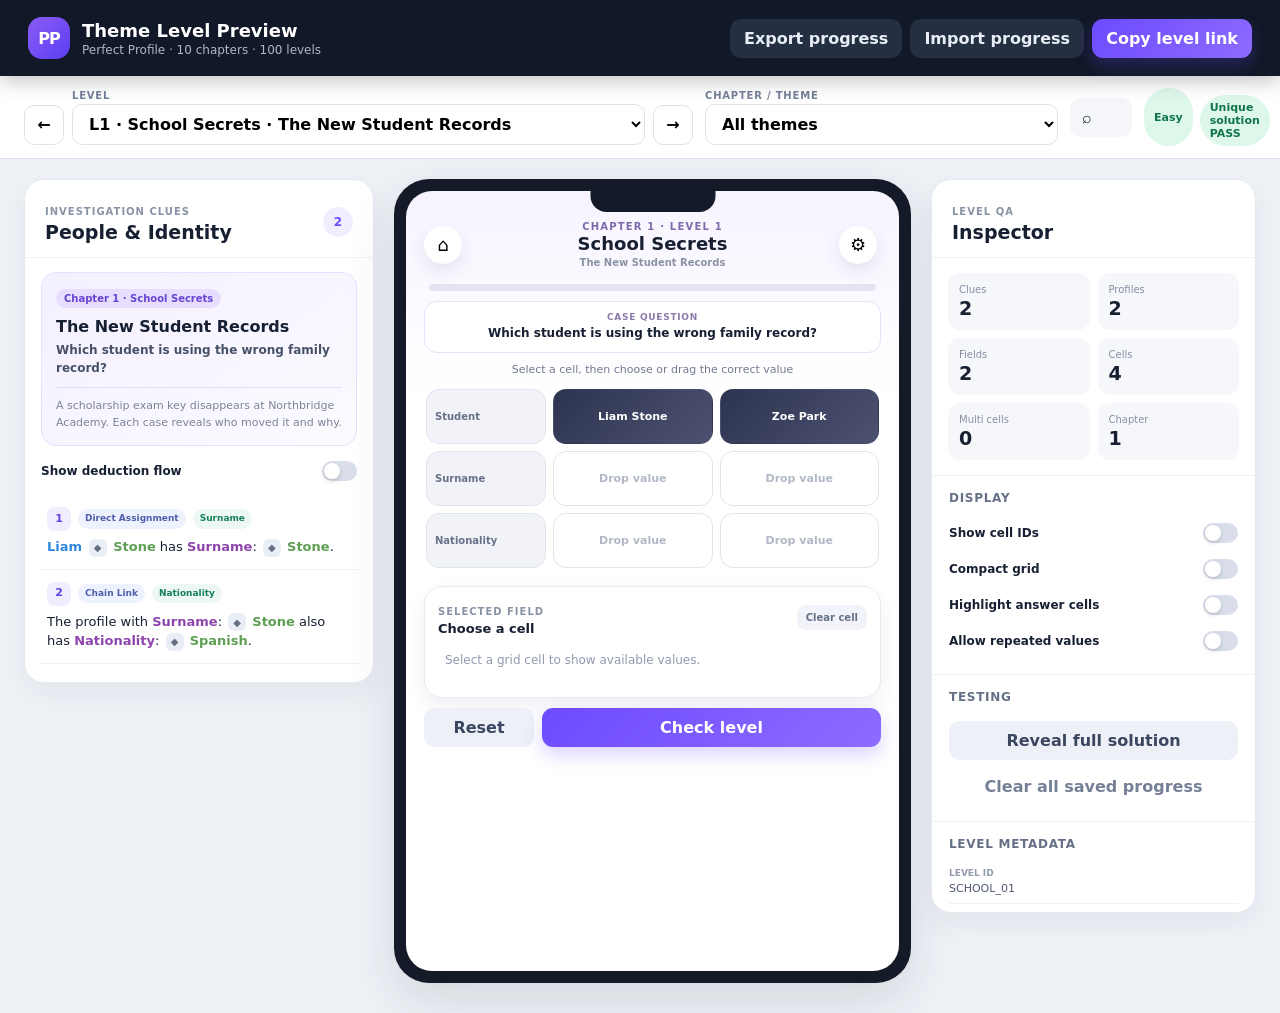
==== index.html @ 463a7b21 "Add files via upload" ====
<!doctype html>
<html lang="en">
<head>
  <meta charset="utf-8" />
  <meta name="viewport" content="width=device-width, initial-scale=1" />
  <meta name="theme-color" content="#111827" />
  <title>Perfect Profile — Theme Level Preview</title>
  <link rel="stylesheet" href="style.css" />
</head>
<body>
  <div class="app-shell">
    <header class="topbar">
      <div class="brand">
        <div class="brand-mark">PP</div>
        <div><h1>Theme Level Preview</h1><p>Perfect Profile · 10 chapters · 100 levels</p></div>
      </div>
      <div class="top-actions">
        <button class="ghost" id="exportBtn">Export progress</button>
        <label class="ghost file-btn">Import progress<input id="importInput" type="file" accept="application/json" /></label>
        <button class="primary" id="copyLinkBtn">Copy level link</button>
      </div>
    </header>

    <section class="toolbar">
      <div class="level-nav">
        <button class="icon-btn" id="prevBtn" aria-label="Previous level">←</button>
        <div class="select-wrap"><label for="levelSelect">Level</label><select id="levelSelect"></select></div>
        <button class="icon-btn" id="nextBtn" aria-label="Next level">→</button>
      </div>
      <div class="select-wrap theme-wrap"><label for="themeSelect">Chapter / theme</label><select id="themeSelect"><option value="">All themes</option></select></div>
      <div class="search-wrap"><span>⌕</span><input id="levelSearch" placeholder="Search level, theme, title, subject…" /></div>
      <div class="toolbar-status"><span id="roleBadge" class="badge"></span><span id="solutionBadge" class="badge full">Unique solution</span></div>
    </section>

    <main class="workspace">
      <aside class="panel clues-panel">
        <div class="panel-head"><div><span class="eyebrow">Investigation clues</span><h2 id="clueTitle">Clues</h2></div><span id="clueCount" class="count-pill">0</span></div>
        <section class="case-card">
          <span id="caseTheme" class="case-theme"></span>
          <h3 id="caseTitle"></h3>
          <p id="caseQuestion"></p>
          <div class="chapter-story" id="chapterStory"></div>
        </section>
        <div class="clue-tools">
          <label class="switch-row compact-switch"><span>Show deduction flow</span><input type="checkbox" id="showFlow"><i></i></label>
        </div>
        <div id="clueList" class="clue-list"></div>
      </aside>

      <section class="preview-stage">
        <div class="device-frame">
          <div class="device-notch"></div>
          <div class="game-screen">
            <div class="game-header">
              <button class="round-btn" aria-label="Home">⌂</button>
              <div class="level-heading"><span id="gameLevel">LEVEL 1</span><strong id="gameCategory">School Secrets</strong><small id="gameCaseTitle"></small></div>
              <button class="round-btn" aria-label="Settings">⚙</button>
            </div>
            <div class="progress-track"><div id="progressBar"></div></div>
            <div class="question-card"><span>CASE QUESTION</span><strong id="gameQuestion"></strong></div>
            <div class="instruction">Select a cell, then choose or drag the correct value</div>
            <div id="profileGrid" class="profile-grid"></div>
            <div class="value-tray">
              <div class="tray-head"><div><span class="eyebrow">Selected field</span><strong id="selectedField">Choose a cell</strong></div><button id="clearCellBtn" class="mini-btn">Clear cell</button></div>
              <div id="valuePool" class="value-pool"></div>
            </div>
            <div id="resultBanner" class="result-banner"></div>
            <div id="revealCard" class="reveal-card"><span>CASE REVEAL</span><strong id="revealText"></strong></div>
            <div class="game-actions"><button id="resetBtn" class="secondary">Reset</button><button id="checkBtn" class="primary wide">Check level</button></div>
          </div>
        </div>
      </section>

      <aside class="panel inspector-panel">
        <div class="panel-head"><div><span class="eyebrow">Level QA</span><h2>Inspector</h2></div></div>
        <div class="stats-grid" id="statsGrid"></div>
        <div class="control-section">
          <h3>Display</h3>
          <label class="switch-row"><span>Show cell IDs</span><input type="checkbox" id="showIds"><i></i></label>
          <label class="switch-row"><span>Compact grid</span><input type="checkbox" id="compactGrid"><i></i></label>
          <label class="switch-row"><span>Highlight answer cells</span><input type="checkbox" id="highlightKnown"><i></i></label>
          <label class="switch-row"><span>Allow repeated values</span><input type="checkbox" id="allowRepeats"><i></i></label>
        </div>
        <div class="control-section">
          <h3>Testing</h3>
          <button id="revealBtn" class="secondary full">Reveal full solution</button>
          <button id="clearProgressBtn" class="text-btn full">Clear all saved progress</button>
        </div>
        <div class="control-section">
          <h3>Level metadata</h3>
          <dl class="meta-list" id="metaList"></dl>
        </div>
        <div class="control-section">
          <h3>Art scope</h3>
          <dl class="meta-list" id="artList"></dl>
        </div>
      </aside>
    </main>
  </div>
  <div id="toast" class="toast"></div>
  <script src="app.js"></script>
</body>
</html>
---- style.css ----
:root{--bg:#eef1f6;--ink:#172033;--muted:#758097;--line:#dce2ec;--panel:#fff;--primary:#6d4aff;--primary2:#8d6cff;--success:#16a36a;--danger:#df4c5d;--warn:#e99b2f;--shadow:0 18px 50px rgba(31,41,55,.12);--radius:20px}*{box-sizing:border-box}html{scroll-behavior:smooth}body{margin:0;font-family:Inter,ui-sans-serif,system-ui,-apple-system,BlinkMacSystemFont,"Segoe UI",sans-serif;background:var(--bg);color:var(--ink)}button,input,select{font:inherit}.app-shell{min-height:100vh}.topbar{height:76px;background:#111827;color:#fff;display:flex;align-items:center;justify-content:space-between;padding:0 28px;box-shadow:0 5px 18px rgba(17,24,39,.25);position:sticky;top:0;z-index:30}.brand{display:flex;gap:12px;align-items:center}.brand-mark{width:42px;height:42px;border-radius:14px;display:grid;place-items:center;background:linear-gradient(135deg,#8b5cf6,#5b3ef2);font-weight:900;letter-spacing:-1px}.brand h1{font-size:18px;margin:0}.brand p{font-size:12px;margin:2px 0 0;color:#aeb8ca}.top-actions{display:flex;gap:8px}.ghost,.primary,.secondary,.text-btn,.file-btn{border:0;border-radius:11px;padding:10px 14px;font-weight:750;cursor:pointer}.ghost{background:#242f42;color:#e8edf6}.primary{background:linear-gradient(135deg,var(--primary),var(--primary2));color:#fff;box-shadow:0 8px 18px rgba(109,74,255,.24)}.secondary{background:#edf0f7;color:#3b4660}.text-btn{background:transparent;color:var(--muted)}.file-btn{display:inline-flex;align-items:center}.file-btn input{display:none}.toolbar{background:#fff;border-bottom:1px solid var(--line);display:flex;align-items:center;gap:12px;padding:12px 24px;position:sticky;top:76px;z-index:25}.level-nav{display:flex;align-items:end;gap:8px}.icon-btn{width:40px;height:40px;border:1px solid var(--line);background:#fff;border-radius:10px;cursor:pointer;font-weight:900}.select-wrap label{display:block;font-size:10px;text-transform:uppercase;letter-spacing:.08em;color:var(--muted);font-weight:800;margin-bottom:3px}.select-wrap select{min-width:280px;border:1px solid var(--line);border-radius:10px;padding:9px 36px 9px 12px;background:#fff;font-weight:750}.theme-wrap select{min-width:190px}.search-wrap{flex:1;display:flex;align-items:center;gap:8px;background:#f4f6fa;border-radius:11px;padding:0 12px;max-width:440px}.search-wrap input{border:0;outline:0;background:transparent;width:100%;padding:10px}.toolbar-status{display:flex;gap:7px;margin-left:auto}.badge{display:inline-flex;align-items:center;border-radius:999px;padding:6px 10px;font-size:11px;font-weight:850;background:#eef0f5;color:#526079}.badge.easy{background:#ddf8eb;color:#107549}.badge.medium{background:#fff3da;color:#986311}.badge.hard,.badge.twist,.badge.finale{background:#fde8eb;color:#a32f3d}.badge.full{background:#ddf8eb;color:#107549}.workspace{display:grid;grid-template-columns:minmax(290px,350px) minmax(460px,1fr) minmax(280px,325px);gap:20px;padding:20px 24px 30px;align-items:start}.panel{background:var(--panel);border:1px solid #e5e9f0;border-radius:var(--radius);box-shadow:0 10px 30px rgba(31,41,55,.06);overflow:hidden;position:sticky;top:146px;max-height:calc(100vh - 166px);display:flex;flex-direction:column}.panel-head{display:flex;align-items:center;justify-content:space-between;padding:20px 20px 14px;border-bottom:1px solid #eef1f6}.panel h2{margin:2px 0 0;font-size:19px}.eyebrow{font-size:10px;letter-spacing:.1em;text-transform:uppercase;color:#8993a5;font-weight:900}.count-pill{min-width:30px;height:30px;padding:0 9px;border-radius:999px;background:#f0edff;color:var(--primary);display:grid;place-items:center;font-size:12px;font-weight:900}.case-card{margin:14px 16px 0;padding:14px;border-radius:15px;background:linear-gradient(145deg,#f4f0ff,#fbfbff);border:1px solid #e6dfff}.case-theme{display:inline-flex;padding:4px 8px;border-radius:999px;background:#e7defe;color:#6744d3;font-size:10px;font-weight:900}.case-card h3{font-size:16px;margin:9px 0 5px}.case-card p{font-size:12px;line-height:1.5;margin:0;color:#465168;font-weight:700}.chapter-story{font-size:11px;line-height:1.5;color:#7b8497;margin-top:10px;padding-top:10px;border-top:1px solid #e5def6}.clue-tools{padding:7px 16px 0}.compact-switch{padding:4px 0}.clue-list{padding:6px 14px 18px;overflow:auto}.clue-card{padding:12px 8px;border-bottom:1px solid #eef1f4;font-size:13px;line-height:1.5}.clue-top{display:flex;align-items:center;gap:7px;margin-bottom:6px}.clue-num{width:24px;height:24px;border-radius:8px;background:#f0edff;color:#6542df;font-weight:900;display:grid;place-items:center;font-size:11px}.operator-tag,.field-tag{display:inline-flex;padding:3px 7px;border-radius:999px;font-size:9px;font-weight:850}.operator-tag{background:#eef2ff;color:#4f5faa}.field-tag{background:#edf8f3;color:#16815a}.clue-text b{font-weight:850}.sprite-token{display:inline-flex;vertical-align:middle;align-items:center;justify-content:center;min-width:18px;height:18px;padding:0 4px;border-radius:6px;background:#e9edf5;margin:0 2px;font-size:10px;color:#667085}.flow-card{margin-top:7px;padding:8px 9px;border-radius:9px;background:#f6f7fa;color:#657086;font-size:10px;line-height:1.45}.flow-card strong{color:#414b60}.preview-stage{display:flex;justify-content:center;min-width:0}.device-frame{width:min(100%,790px);background:#141a27;border-radius:35px;padding:12px;box-shadow:var(--shadow);position:relative}.device-notch{width:125px;height:23px;background:#141a27;border-radius:0 0 16px 16px;position:absolute;z-index:5;top:10px;left:50%;transform:translateX(-50%)}.game-screen{background:linear-gradient(180deg,#f7f4ff 0,#fff 27%);border-radius:26px;min-height:780px;padding:30px 18px 17px;overflow:hidden}.game-header{display:grid;grid-template-columns:42px 1fr 42px;align-items:center;gap:10px}.round-btn{width:38px;height:38px;border:0;border-radius:50%;background:#fff;box-shadow:0 7px 18px rgba(42,32,90,.10);font-size:18px}.level-heading{text-align:center}.level-heading span{display:block;font-size:10px;letter-spacing:.12em;font-weight:900;color:#7d6aab}.level-heading strong{display:block;font-size:18px;margin-top:1px}.level-heading small{display:block;font-size:10px;color:#8a92a3;margin-top:3px;font-weight:700}.progress-track{height:7px;border-radius:99px;background:#e7e2f4;margin:16px 5px 10px;overflow:hidden}.progress-track div{height:100%;width:0;background:linear-gradient(90deg,#8a61ff,#5bd2a2);transition:width .25s}.question-card{padding:10px 12px;border:1px solid #e7e0f7;border-radius:13px;background:#fff;margin-bottom:10px;text-align:center}.question-card span{display:block;font-size:9px;letter-spacing:.08em;color:#8a7aaa;font-weight:900}.question-card strong{font-size:12px;line-height:1.4;display:block;margin-top:3px}.instruction{text-align:center;color:#70798c;font-size:11px;margin-bottom:10px}.profile-grid{display:grid;gap:7px;overflow-x:auto;padding:3px 2px 10px}.profile-grid.compact{gap:4px}.grid-row{display:grid;grid-template-columns:120px repeat(var(--cols),minmax(100px,1fr));gap:7px;min-width:max-content}.compact .grid-row{grid-template-columns:100px repeat(var(--cols),minmax(82px,1fr));gap:4px}.grid-cell{min-height:55px;border-radius:13px;border:1px solid #dfe4ed;background:#fff;padding:8px;display:flex;align-items:center;justify-content:center;text-align:center;font-size:11px;font-weight:750;position:relative;transition:.16s;cursor:pointer}.grid-cell.field-label{justify-content:flex-start;text-align:left;background:#f1f3f8;color:#677188;cursor:default;font-size:10px}.grid-cell.subject-cell{background:linear-gradient(135deg,#2d3450,#4c5270);color:#fff;border-color:transparent;font-weight:900}.grid-cell.target:hover,.grid-cell.target.selected{border-color:#8060f8;box-shadow:0 0 0 3px rgba(128,96,248,.12)}.grid-cell.filled{background:#f6f2ff;color:#5739cc;border-color:#cbbdff}.grid-cell.correct{background:#e4f8ef!important;color:#0f8052!important;border-color:#68d2a7!important}.grid-cell.incorrect{background:#ffe9ec!important;color:#b52d42!important;border-color:#f095a2!important}.grid-cell.known::after{content:'•';position:absolute;top:2px;right:7px;color:#20a46e;font-size:17px}.cell-id{position:absolute;left:5px;bottom:2px;font-size:8px;color:#9aa4b5;font-weight:600}.multi-mark{position:absolute;right:5px;bottom:3px;font-size:8px;color:#815ce8;font-weight:900}.value-tray{background:#fff;border:1px solid #e8eaf0;border-radius:18px;padding:13px;margin-top:8px;box-shadow:0 8px 20px rgba(42,32,90,.07)}.tray-head{display:flex;align-items:center;justify-content:space-between;margin-bottom:10px}.tray-head strong{font-size:13px;display:block;margin-top:2px}.mini-btn{border:0;background:#f1f3f8;color:#657086;border-radius:9px;padding:7px 9px;font-size:10px;font-weight:800;cursor:pointer}.value-pool{display:flex;flex-wrap:wrap;gap:7px;min-height:38px}.value-chip{border:1px solid #dcdff0;background:#f8f7ff;color:#5641ae;padding:8px 10px;border-radius:11px;font-size:11px;font-weight:800;cursor:grab}.value-chip:hover{border-color:#8f72ff;transform:translateY(-1px)}.value-chip.used{opacity:.35;text-decoration:line-through}.empty-pool{color:#919aad;font-size:12px;padding:7px}.result-banner{display:none;border-radius:13px;padding:10px 12px;margin-top:10px;font-size:12px;font-weight:750}.result-banner.show{display:block}.result-banner.success{background:#e2f8ed;color:#10784e}.result-banner.error{background:#ffe8eb;color:#a52839}.result-banner.info{background:#e9efff;color:#40599b}.reveal-card{display:none;margin-top:10px;padding:11px 12px;border-radius:13px;background:linear-gradient(135deg,#f0ebff,#fff5e8);border:1px solid #dfd3ff}.reveal-card.show{display:block}.reveal-card span{display:block;font-size:9px;letter-spacing:.08em;color:#8467bd;font-weight:900}.reveal-card strong{display:block;font-size:12px;line-height:1.45;margin-top:3px}.game-actions{display:grid;grid-template-columns:110px 1fr;gap:8px;margin-top:10px}.wide{width:100%}.stats-grid{display:grid;grid-template-columns:1fr 1fr;gap:8px;padding:15px 16px}.stat-card{background:#f6f7fa;border-radius:12px;padding:11px}.stat-card span{font-size:10px;color:#8490a2;display:block}.stat-card strong{font-size:19px;display:block;margin-top:2px}.control-section{padding:15px 17px;border-top:1px solid #eef0f4}.control-section h3{font-size:12px;text-transform:uppercase;letter-spacing:.06em;margin:0 0 10px;color:#667086}.switch-row{display:flex;align-items:center;justify-content:space-between;padding:8px 0;font-size:12px;font-weight:700}.switch-row input{display:none}.switch-row i{width:35px;height:20px;border-radius:99px;background:#d9deea;position:relative;transition:.2s}.switch-row i:after{content:'';width:16px;height:16px;border-radius:50%;background:#fff;position:absolute;top:2px;left:2px;box-shadow:0 2px 5px rgba(0,0,0,.16);transition:.2s}.switch-row input:checked+i{background:#7858ef}.switch-row input:checked+i:after{left:17px}.full{width:100%;margin-top:7px}.meta-list{margin:0}.meta-list div{padding:7px 0;border-bottom:1px solid #f0f2f6}.meta-list div:last-child{border-bottom:0}.meta-list dt{font-size:9px;text-transform:uppercase;color:#929bad;font-weight:850}.meta-list dd{margin:3px 0 0;font-size:11px;line-height:1.4;color:#4e586d;word-break:break-word}.toast{position:fixed;left:50%;bottom:25px;transform:translate(-50%,20px);background:#121927;color:#fff;padding:10px 15px;border-radius:11px;font-size:12px;font-weight:750;opacity:0;pointer-events:none;transition:.25s;z-index:100}.toast.show{opacity:1;transform:translate(-50%,0)}
@media(max-width:1180px){.workspace{grid-template-columns:290px 1fr}.inspector-panel{position:static;max-height:none;grid-column:1/-1;display:grid;grid-template-columns:repeat(3,1fr)}.inspector-panel>.panel-head{grid-column:1/-1}.stats-grid{grid-template-columns:repeat(4,1fr)}}
@media(max-width:820px){.topbar{height:auto;padding:14px 16px;align-items:flex-start}.top-actions{display:none}.toolbar{top:70px;padding:10px 12px;flex-wrap:wrap}.search-wrap{order:4;flex-basis:100%;max-width:none}.toolbar-status{margin-left:0}.theme-wrap select{min-width:150px}.workspace{display:block;padding:12px}.panel{position:static;max-height:none;margin-bottom:12px}.clues-panel{max-height:520px}.device-frame{border-radius:24px;padding:8px}.game-screen{border-radius:19px;padding:28px 10px 12px}.inspector-panel{display:block}.grid-row{grid-template-columns:92px repeat(var(--cols),minmax(82px,1fr))}.select-wrap select{min-width:190px}.game-actions{grid-template-columns:90px 1fr}}
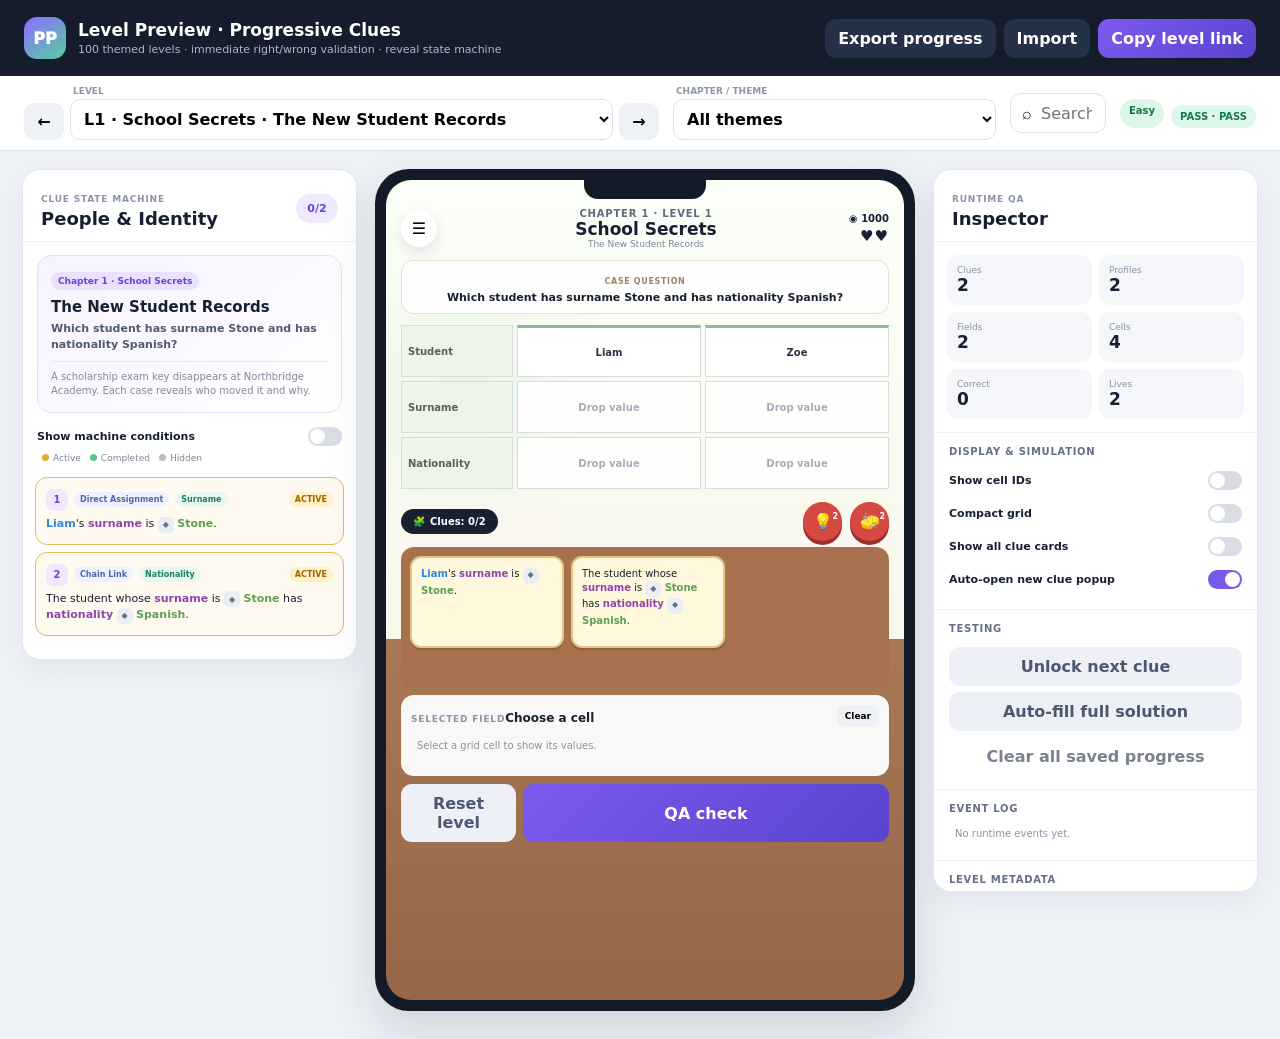
==== commit f6316382: "Add files via upload" ====
--- a/index.html
+++ b/index.html
@@ -1,103 +1,22 @@
 <!doctype html>
-<html lang="en">
-<head>
-  <meta charset="utf-8" />
-  <meta name="viewport" content="width=device-width, initial-scale=1" />
-  <meta name="theme-color" content="#111827" />
-  <title>Perfect Profile — Theme Level Preview</title>
-  <link rel="stylesheet" href="style.css" />
-</head>
+<html lang="en"><head><meta charset="utf-8"><meta name="viewport" content="width=device-width,initial-scale=1"><meta name="theme-color" content="#172033"><title>Perfect Profile — Spatial Clue Preview</title><link rel="stylesheet" href="style.css"></head>
 <body>
-  <div class="app-shell">
-    <header class="topbar">
-      <div class="brand">
-        <div class="brand-mark">PP</div>
-        <div><h1>Theme Level Preview</h1><p>Perfect Profile · 10 chapters · 100 levels</p></div>
-      </div>
-      <div class="top-actions">
-        <button class="ghost" id="exportBtn">Export progress</button>
-        <label class="ghost file-btn">Import progress<input id="importInput" type="file" accept="application/json" /></label>
-        <button class="primary" id="copyLinkBtn">Copy level link</button>
-      </div>
-    </header>
-
-    <section class="toolbar">
-      <div class="level-nav">
-        <button class="icon-btn" id="prevBtn" aria-label="Previous level">←</button>
-        <div class="select-wrap"><label for="levelSelect">Level</label><select id="levelSelect"></select></div>
-        <button class="icon-btn" id="nextBtn" aria-label="Next level">→</button>
-      </div>
-      <div class="select-wrap theme-wrap"><label for="themeSelect">Chapter / theme</label><select id="themeSelect"><option value="">All themes</option></select></div>
-      <div class="search-wrap"><span>⌕</span><input id="levelSearch" placeholder="Search level, theme, title, subject…" /></div>
-      <div class="toolbar-status"><span id="roleBadge" class="badge"></span><span id="solutionBadge" class="badge full">Unique solution</span></div>
-    </section>
-
-    <main class="workspace">
-      <aside class="panel clues-panel">
-        <div class="panel-head"><div><span class="eyebrow">Investigation clues</span><h2 id="clueTitle">Clues</h2></div><span id="clueCount" class="count-pill">0</span></div>
-        <section class="case-card">
-          <span id="caseTheme" class="case-theme"></span>
-          <h3 id="caseTitle"></h3>
-          <p id="caseQuestion"></p>
-          <div class="chapter-story" id="chapterStory"></div>
-        </section>
-        <div class="clue-tools">
-          <label class="switch-row compact-switch"><span>Show deduction flow</span><input type="checkbox" id="showFlow"><i></i></label>
-        </div>
-        <div id="clueList" class="clue-list"></div>
-      </aside>
-
-      <section class="preview-stage">
-        <div class="device-frame">
-          <div class="device-notch"></div>
-          <div class="game-screen">
-            <div class="game-header">
-              <button class="round-btn" aria-label="Home">⌂</button>
-              <div class="level-heading"><span id="gameLevel">LEVEL 1</span><strong id="gameCategory">School Secrets</strong><small id="gameCaseTitle"></small></div>
-              <button class="round-btn" aria-label="Settings">⚙</button>
-            </div>
-            <div class="progress-track"><div id="progressBar"></div></div>
-            <div class="question-card"><span>CASE QUESTION</span><strong id="gameQuestion"></strong></div>
-            <div class="instruction">Select a cell, then choose or drag the correct value</div>
-            <div id="profileGrid" class="profile-grid"></div>
-            <div class="value-tray">
-              <div class="tray-head"><div><span class="eyebrow">Selected field</span><strong id="selectedField">Choose a cell</strong></div><button id="clearCellBtn" class="mini-btn">Clear cell</button></div>
-              <div id="valuePool" class="value-pool"></div>
-            </div>
-            <div id="resultBanner" class="result-banner"></div>
-            <div id="revealCard" class="reveal-card"><span>CASE REVEAL</span><strong id="revealText"></strong></div>
-            <div class="game-actions"><button id="resetBtn" class="secondary">Reset</button><button id="checkBtn" class="primary wide">Check level</button></div>
-          </div>
-        </div>
-      </section>
-
-      <aside class="panel inspector-panel">
-        <div class="panel-head"><div><span class="eyebrow">Level QA</span><h2>Inspector</h2></div></div>
-        <div class="stats-grid" id="statsGrid"></div>
-        <div class="control-section">
-          <h3>Display</h3>
-          <label class="switch-row"><span>Show cell IDs</span><input type="checkbox" id="showIds"><i></i></label>
-          <label class="switch-row"><span>Compact grid</span><input type="checkbox" id="compactGrid"><i></i></label>
-          <label class="switch-row"><span>Highlight answer cells</span><input type="checkbox" id="highlightKnown"><i></i></label>
-          <label class="switch-row"><span>Allow repeated values</span><input type="checkbox" id="allowRepeats"><i></i></label>
-        </div>
-        <div class="control-section">
-          <h3>Testing</h3>
-          <button id="revealBtn" class="secondary full">Reveal full solution</button>
-          <button id="clearProgressBtn" class="text-btn full">Clear all saved progress</button>
-        </div>
-        <div class="control-section">
-          <h3>Level metadata</h3>
-          <dl class="meta-list" id="metaList"></dl>
-        </div>
-        <div class="control-section">
-          <h3>Art scope</h3>
-          <dl class="meta-list" id="artList"></dl>
-        </div>
-      </aside>
-    </main>
-  </div>
-  <div id="toast" class="toast"></div>
-  <script src="app.js"></script>
-</body>
-</html>
+<div class="app-shell">
+<header class="topbar"><div class="brand"><div class="brand-mark">PP</div><div><h1>Level Preview · Progressive Clues</h1><p>100 themed levels · immediate right/wrong validation · reveal state machine</p></div></div><div class="top-actions"><button class="ghost" id="exportBtn">Export progress</button><label class="ghost file-btn">Import<input id="importInput" type="file" accept="application/json"></label><button class="primary" id="copyLinkBtn">Copy level link</button></div></header>
+<section class="toolbar"><div class="level-nav"><button class="icon-btn" id="prevBtn">←</button><div class="select-wrap"><label>Level</label><select id="levelSelect"></select></div><button class="icon-btn" id="nextBtn">→</button></div><div class="select-wrap theme-wrap"><label>Chapter / theme</label><select id="themeSelect"><option value="">All themes</option></select></div><div class="search-wrap"><span>⌕</span><input id="levelSearch" placeholder="Search level, title, field, subject…"></div><div class="toolbar-status"><span id="roleBadge" class="badge"></span><span id="solutionBadge" class="badge full"></span></div></section>
+<main class="workspace">
+<aside class="panel clues-panel"><div class="panel-head"><div><span class="eyebrow">Clue state machine</span><h2 id="clueTitle">Clues</h2></div><span id="clueCountSide" class="count-pill">0/0</span></div><section class="case-card"><span id="caseTheme" class="case-theme"></span><h3 id="caseTitle"></h3><p id="caseQuestion"></p><div id="chapterStory" class="chapter-story"></div></section><div class="clue-tools"><label class="switch-row compact-switch"><span>Show machine conditions</span><input type="checkbox" id="showFlow"><i></i></label><div class="legend"><span class="dot active"></span>Active <span class="dot done"></span>Completed <span class="dot locked"></span>Hidden</div></div><div id="clueList" class="clue-list"></div></aside>
+<section class="preview-stage"><div class="device-frame"><div class="device-notch"></div><div class="game-screen">
+<div class="game-header"><button class="round-btn">☰</button><div class="level-heading"><span id="gameLevel"></span><strong id="gameCategory"></strong><small id="gameCaseTitle"></small></div><div class="hud"><span id="coinHud">◉ 1000</span><span id="livesHud"></span></div></div>
+<div class="question-card"><span>CASE QUESTION</span><strong id="gameQuestion"></strong></div>
+<div id="profileGrid" class="profile-grid"></div>
+<div class="game-status-row"><div class="clue-progress"><span>🧩</span><strong id="gameClueCount">Clues: 0/0</strong></div><button id="hintBtn" class="tool-btn">💡 <b>2</b></button><button id="eraseBtn" class="tool-btn">🧽 <b>2</b></button></div>
+<div id="gameClueTray" class="game-clue-tray"></div>
+<div class="value-tray"><div class="tray-head"><div><span class="eyebrow">Selected field</span><strong id="selectedField">Choose a cell</strong></div><button id="clearCellBtn" class="mini-btn">Clear</button></div><div id="valuePool" class="value-pool"></div></div>
+<div id="resultBanner" class="result-banner"></div><div class="game-actions"><button id="resetBtn" class="secondary">Reset level</button><button id="checkBtn" class="primary wide">QA check</button></div>
+</div></div></section>
+<aside class="panel inspector-panel"><div class="panel-head"><div><span class="eyebrow">Runtime QA</span><h2>Inspector</h2></div></div><div class="stats-grid" id="statsGrid"></div><div class="control-section"><h3>Display & simulation</h3><label class="switch-row"><span>Show cell IDs</span><input type="checkbox" id="showIds"><i></i></label><label class="switch-row"><span>Compact grid</span><input type="checkbox" id="compactGrid"><i></i></label><label class="switch-row"><span>Show all clue cards</span><input type="checkbox" id="showAllCards"><i></i></label><label class="switch-row"><span>Auto-open new clue popup</span><input type="checkbox" id="autoPopup" checked><i></i></label></div><div class="control-section"><h3>Testing</h3><button id="manualRevealBtn" class="secondary full">Unlock next clue</button><button id="revealBtn" class="secondary full">Auto-fill full solution</button><button id="clearProgressBtn" class="text-btn full">Clear all saved progress</button></div><div class="control-section"><h3>Event log</h3><div id="eventLog" class="event-log"></div></div><div class="control-section"><h3>Level metadata</h3><dl class="meta-list" id="metaList"></dl></div></aside>
+</main></div>
+<div id="toast" class="toast"></div>
+<div id="modalLayer" class="modal-layer" aria-hidden="true"><div id="modalCard" class="modal-card"></div></div>
+<script src="app.js"></script></body></html>
--- a/style.css
+++ b/style.css
@@ -1,3 +1,3 @@
-:root{--bg:#eef1f6;--ink:#172033;--muted:#758097;--line:#dce2ec;--panel:#fff;--primary:#6d4aff;--primary2:#8d6cff;--success:#16a36a;--danger:#df4c5d;--warn:#e99b2f;--shadow:0 18px 50px rgba(31,41,55,.12);--radius:20px}*{box-sizing:border-box}html{scroll-behavior:smooth}body{margin:0;font-family:Inter,ui-sans-serif,system-ui,-apple-system,BlinkMacSystemFont,"Segoe UI",sans-serif;background:var(--bg);color:var(--ink)}button,input,select{font:inherit}.app-shell{min-height:100vh}.topbar{height:76px;background:#111827;color:#fff;display:flex;align-items:center;justify-content:space-between;padding:0 28px;box-shadow:0 5px 18px rgba(17,24,39,.25);position:sticky;top:0;z-index:30}.brand{display:flex;gap:12px;align-items:center}.brand-mark{width:42px;height:42px;border-radius:14px;display:grid;place-items:center;background:linear-gradient(135deg,#8b5cf6,#5b3ef2);font-weight:900;letter-spacing:-1px}.brand h1{font-size:18px;margin:0}.brand p{font-size:12px;margin:2px 0 0;color:#aeb8ca}.top-actions{display:flex;gap:8px}.ghost,.primary,.secondary,.text-btn,.file-btn{border:0;border-radius:11px;padding:10px 14px;font-weight:750;cursor:pointer}.ghost{background:#242f42;color:#e8edf6}.primary{background:linear-gradient(135deg,var(--primary),var(--primary2));color:#fff;box-shadow:0 8px 18px rgba(109,74,255,.24)}.secondary{background:#edf0f7;color:#3b4660}.text-btn{background:transparent;color:var(--muted)}.file-btn{display:inline-flex;align-items:center}.file-btn input{display:none}.toolbar{background:#fff;border-bottom:1px solid var(--line);display:flex;align-items:center;gap:12px;padding:12px 24px;position:sticky;top:76px;z-index:25}.level-nav{display:flex;align-items:end;gap:8px}.icon-btn{width:40px;height:40px;border:1px solid var(--line);background:#fff;border-radius:10px;cursor:pointer;font-weight:900}.select-wrap label{display:block;font-size:10px;text-transform:uppercase;letter-spacing:.08em;color:var(--muted);font-weight:800;margin-bottom:3px}.select-wrap select{min-width:280px;border:1px solid var(--line);border-radius:10px;padding:9px 36px 9px 12px;background:#fff;font-weight:750}.theme-wrap select{min-width:190px}.search-wrap{flex:1;display:flex;align-items:center;gap:8px;background:#f4f6fa;border-radius:11px;padding:0 12px;max-width:440px}.search-wrap input{border:0;outline:0;background:transparent;width:100%;padding:10px}.toolbar-status{display:flex;gap:7px;margin-left:auto}.badge{display:inline-flex;align-items:center;border-radius:999px;padding:6px 10px;font-size:11px;font-weight:850;background:#eef0f5;color:#526079}.badge.easy{background:#ddf8eb;color:#107549}.badge.medium{background:#fff3da;color:#986311}.badge.hard,.badge.twist,.badge.finale{background:#fde8eb;color:#a32f3d}.badge.full{background:#ddf8eb;color:#107549}.workspace{display:grid;grid-template-columns:minmax(290px,350px) minmax(460px,1fr) minmax(280px,325px);gap:20px;padding:20px 24px 30px;align-items:start}.panel{background:var(--panel);border:1px solid #e5e9f0;border-radius:var(--radius);box-shadow:0 10px 30px rgba(31,41,55,.06);overflow:hidden;position:sticky;top:146px;max-height:calc(100vh - 166px);display:flex;flex-direction:column}.panel-head{display:flex;align-items:center;justify-content:space-between;padding:20px 20px 14px;border-bottom:1px solid #eef1f6}.panel h2{margin:2px 0 0;font-size:19px}.eyebrow{font-size:10px;letter-spacing:.1em;text-transform:uppercase;color:#8993a5;font-weight:900}.count-pill{min-width:30px;height:30px;padding:0 9px;border-radius:999px;background:#f0edff;color:var(--primary);display:grid;place-items:center;font-size:12px;font-weight:900}.case-card{margin:14px 16px 0;padding:14px;border-radius:15px;background:linear-gradient(145deg,#f4f0ff,#fbfbff);border:1px solid #e6dfff}.case-theme{display:inline-flex;padding:4px 8px;border-radius:999px;background:#e7defe;color:#6744d3;font-size:10px;font-weight:900}.case-card h3{font-size:16px;margin:9px 0 5px}.case-card p{font-size:12px;line-height:1.5;margin:0;color:#465168;font-weight:700}.chapter-story{font-size:11px;line-height:1.5;color:#7b8497;margin-top:10px;padding-top:10px;border-top:1px solid #e5def6}.clue-tools{padding:7px 16px 0}.compact-switch{padding:4px 0}.clue-list{padding:6px 14px 18px;overflow:auto}.clue-card{padding:12px 8px;border-bottom:1px solid #eef1f4;font-size:13px;line-height:1.5}.clue-top{display:flex;align-items:center;gap:7px;margin-bottom:6px}.clue-num{width:24px;height:24px;border-radius:8px;background:#f0edff;color:#6542df;font-weight:900;display:grid;place-items:center;font-size:11px}.operator-tag,.field-tag{display:inline-flex;padding:3px 7px;border-radius:999px;font-size:9px;font-weight:850}.operator-tag{background:#eef2ff;color:#4f5faa}.field-tag{background:#edf8f3;color:#16815a}.clue-text b{font-weight:850}.sprite-token{display:inline-flex;vertical-align:middle;align-items:center;justify-content:center;min-width:18px;height:18px;padding:0 4px;border-radius:6px;background:#e9edf5;margin:0 2px;font-size:10px;color:#667085}.flow-card{margin-top:7px;padding:8px 9px;border-radius:9px;background:#f6f7fa;color:#657086;font-size:10px;line-height:1.45}.flow-card strong{color:#414b60}.preview-stage{display:flex;justify-content:center;min-width:0}.device-frame{width:min(100%,790px);background:#141a27;border-radius:35px;padding:12px;box-shadow:var(--shadow);position:relative}.device-notch{width:125px;height:23px;background:#141a27;border-radius:0 0 16px 16px;position:absolute;z-index:5;top:10px;left:50%;transform:translateX(-50%)}.game-screen{background:linear-gradient(180deg,#f7f4ff 0,#fff 27%);border-radius:26px;min-height:780px;padding:30px 18px 17px;overflow:hidden}.game-header{display:grid;grid-template-columns:42px 1fr 42px;align-items:center;gap:10px}.round-btn{width:38px;height:38px;border:0;border-radius:50%;background:#fff;box-shadow:0 7px 18px rgba(42,32,90,.10);font-size:18px}.level-heading{text-align:center}.level-heading span{display:block;font-size:10px;letter-spacing:.12em;font-weight:900;color:#7d6aab}.level-heading strong{display:block;font-size:18px;margin-top:1px}.level-heading small{display:block;font-size:10px;color:#8a92a3;margin-top:3px;font-weight:700}.progress-track{height:7px;border-radius:99px;background:#e7e2f4;margin:16px 5px 10px;overflow:hidden}.progress-track div{height:100%;width:0;background:linear-gradient(90deg,#8a61ff,#5bd2a2);transition:width .25s}.question-card{padding:10px 12px;border:1px solid #e7e0f7;border-radius:13px;background:#fff;margin-bottom:10px;text-align:center}.question-card span{display:block;font-size:9px;letter-spacing:.08em;color:#8a7aaa;font-weight:900}.question-card strong{font-size:12px;line-height:1.4;display:block;margin-top:3px}.instruction{text-align:center;color:#70798c;font-size:11px;margin-bottom:10px}.profile-grid{display:grid;gap:7px;overflow-x:auto;padding:3px 2px 10px}.profile-grid.compact{gap:4px}.grid-row{display:grid;grid-template-columns:120px repeat(var(--cols),minmax(100px,1fr));gap:7px;min-width:max-content}.compact .grid-row{grid-template-columns:100px repeat(var(--cols),minmax(82px,1fr));gap:4px}.grid-cell{min-height:55px;border-radius:13px;border:1px solid #dfe4ed;background:#fff;padding:8px;display:flex;align-items:center;justify-content:center;text-align:center;font-size:11px;font-weight:750;position:relative;transition:.16s;cursor:pointer}.grid-cell.field-label{justify-content:flex-start;text-align:left;background:#f1f3f8;color:#677188;cursor:default;font-size:10px}.grid-cell.subject-cell{background:linear-gradient(135deg,#2d3450,#4c5270);color:#fff;border-color:transparent;font-weight:900}.grid-cell.target:hover,.grid-cell.target.selected{border-color:#8060f8;box-shadow:0 0 0 3px rgba(128,96,248,.12)}.grid-cell.filled{background:#f6f2ff;color:#5739cc;border-color:#cbbdff}.grid-cell.correct{background:#e4f8ef!important;color:#0f8052!important;border-color:#68d2a7!important}.grid-cell.incorrect{background:#ffe9ec!important;color:#b52d42!important;border-color:#f095a2!important}.grid-cell.known::after{content:'•';position:absolute;top:2px;right:7px;color:#20a46e;font-size:17px}.cell-id{position:absolute;left:5px;bottom:2px;font-size:8px;color:#9aa4b5;font-weight:600}.multi-mark{position:absolute;right:5px;bottom:3px;font-size:8px;color:#815ce8;font-weight:900}.value-tray{background:#fff;border:1px solid #e8eaf0;border-radius:18px;padding:13px;margin-top:8px;box-shadow:0 8px 20px rgba(42,32,90,.07)}.tray-head{display:flex;align-items:center;justify-content:space-between;margin-bottom:10px}.tray-head strong{font-size:13px;display:block;margin-top:2px}.mini-btn{border:0;background:#f1f3f8;color:#657086;border-radius:9px;padding:7px 9px;font-size:10px;font-weight:800;cursor:pointer}.value-pool{display:flex;flex-wrap:wrap;gap:7px;min-height:38px}.value-chip{border:1px solid #dcdff0;background:#f8f7ff;color:#5641ae;padding:8px 10px;border-radius:11px;font-size:11px;font-weight:800;cursor:grab}.value-chip:hover{border-color:#8f72ff;transform:translateY(-1px)}.value-chip.used{opacity:.35;text-decoration:line-through}.empty-pool{color:#919aad;font-size:12px;padding:7px}.result-banner{display:none;border-radius:13px;padding:10px 12px;margin-top:10px;font-size:12px;font-weight:750}.result-banner.show{display:block}.result-banner.success{background:#e2f8ed;color:#10784e}.result-banner.error{background:#ffe8eb;color:#a52839}.result-banner.info{background:#e9efff;color:#40599b}.reveal-card{display:none;margin-top:10px;padding:11px 12px;border-radius:13px;background:linear-gradient(135deg,#f0ebff,#fff5e8);border:1px solid #dfd3ff}.reveal-card.show{display:block}.reveal-card span{display:block;font-size:9px;letter-spacing:.08em;color:#8467bd;font-weight:900}.reveal-card strong{display:block;font-size:12px;line-height:1.45;margin-top:3px}.game-actions{display:grid;grid-template-columns:110px 1fr;gap:8px;margin-top:10px}.wide{width:100%}.stats-grid{display:grid;grid-template-columns:1fr 1fr;gap:8px;padding:15px 16px}.stat-card{background:#f6f7fa;border-radius:12px;padding:11px}.stat-card span{font-size:10px;color:#8490a2;display:block}.stat-card strong{font-size:19px;display:block;margin-top:2px}.control-section{padding:15px 17px;border-top:1px solid #eef0f4}.control-section h3{font-size:12px;text-transform:uppercase;letter-spacing:.06em;margin:0 0 10px;color:#667086}.switch-row{display:flex;align-items:center;justify-content:space-between;padding:8px 0;font-size:12px;font-weight:700}.switch-row input{display:none}.switch-row i{width:35px;height:20px;border-radius:99px;background:#d9deea;position:relative;transition:.2s}.switch-row i:after{content:'';width:16px;height:16px;border-radius:50%;background:#fff;position:absolute;top:2px;left:2px;box-shadow:0 2px 5px rgba(0,0,0,.16);transition:.2s}.switch-row input:checked+i{background:#7858ef}.switch-row input:checked+i:after{left:17px}.full{width:100%;margin-top:7px}.meta-list{margin:0}.meta-list div{padding:7px 0;border-bottom:1px solid #f0f2f6}.meta-list div:last-child{border-bottom:0}.meta-list dt{font-size:9px;text-transform:uppercase;color:#929bad;font-weight:850}.meta-list dd{margin:3px 0 0;font-size:11px;line-height:1.4;color:#4e586d;word-break:break-word}.toast{position:fixed;left:50%;bottom:25px;transform:translate(-50%,20px);background:#121927;color:#fff;padding:10px 15px;border-radius:11px;font-size:12px;font-weight:750;opacity:0;pointer-events:none;transition:.25s;z-index:100}.toast.show{opacity:1;transform:translate(-50%,0)}
-@media(max-width:1180px){.workspace{grid-template-columns:290px 1fr}.inspector-panel{position:static;max-height:none;grid-column:1/-1;display:grid;grid-template-columns:repeat(3,1fr)}.inspector-panel>.panel-head{grid-column:1/-1}.stats-grid{grid-template-columns:repeat(4,1fr)}}
-@media(max-width:820px){.topbar{height:auto;padding:14px 16px;align-items:flex-start}.top-actions{display:none}.toolbar{top:70px;padding:10px 12px;flex-wrap:wrap}.search-wrap{order:4;flex-basis:100%;max-width:none}.toolbar-status{margin-left:0}.theme-wrap select{min-width:150px}.workspace{display:block;padding:12px}.panel{position:static;max-height:none;margin-bottom:12px}.clues-panel{max-height:520px}.device-frame{border-radius:24px;padding:8px}.game-screen{border-radius:19px;padding:28px 10px 12px}.inspector-panel{display:block}.grid-row{grid-template-columns:92px repeat(var(--cols),minmax(82px,1fr))}.select-wrap select{min-width:190px}.game-actions{grid-template-columns:90px 1fr}}
+
+:root{--ink:#172033;--muted:#747f92;--panel:#fff;--bg:#eef1f6;--purple:#7657e8;--green:#56c780;--red:#ea6a72;--cream:#fff8dc;--brown:#9a6846;--line:#dfe5ed;--shadow:0 20px 48px rgba(31,42,66,.14)}*{box-sizing:border-box}body{margin:0;font-family:Inter,ui-sans-serif,system-ui,-apple-system,Segoe UI,sans-serif;color:var(--ink);background:var(--bg)}button,select,input{font:inherit}.topbar{height:76px;background:#151d2c;color:#fff;display:flex;align-items:center;justify-content:space-between;padding:0 24px;position:sticky;top:0;z-index:20}.brand{display:flex;align-items:center;gap:12px}.brand-mark{width:42px;height:42px;border-radius:13px;background:linear-gradient(145deg,#8b6cff,#55d0a0);display:grid;place-items:center;font-weight:950}.brand h1{font-size:17px;margin:0}.brand p{margin:3px 0 0;font-size:11px;color:#aeb8ca}.top-actions{display:flex;gap:8px}.ghost,.primary,.secondary,.text-btn,.icon-btn{border:0;border-radius:11px;padding:10px 13px;font-weight:850;cursor:pointer}.ghost{background:#253147;color:#fff}.primary{background:linear-gradient(135deg,#7c5bf0,#5a43ce);color:#fff}.secondary{background:#edf0f6;color:#4c5870}.text-btn{background:transparent;color:#7a8291}.file-btn input{display:none}.toolbar{min-height:66px;background:#fff;border-bottom:1px solid #dfe4ec;display:flex;align-items:center;gap:14px;padding:10px 24px;position:sticky;top:76px;z-index:18}.level-nav{display:flex;align-items:end;gap:6px}.icon-btn{width:40px;padding:9px;background:#eef1f6}.select-wrap label{display:block;font-size:9px;text-transform:uppercase;font-weight:900;color:#8d96a8;margin:0 0 3px 3px}.select-wrap select{min-width:230px;border:1px solid #dce2ec;border-radius:10px;padding:9px;background:#fff;font-weight:750}.theme-wrap select{min-width:180px}.search-wrap{height:40px;border:1px solid #dce2ec;border-radius:11px;display:flex;align-items:center;gap:7px;padding:0 11px;flex:1;max-width:390px}.search-wrap input{border:0;outline:0;width:100%}.toolbar-status{display:flex;gap:7px;margin-left:auto}.badge{display:inline-flex;padding:6px 9px;border-radius:999px;background:#eef0f5;font-size:10px;font-weight:900}.badge.easy{background:#dcf7e8;color:#137447}.badge.medium{background:#fff1cf;color:#98600a}.badge.hard,.badge.twist,.badge.finale{background:#fde5e8;color:#a02c3c}.badge.full{background:#ddf7ec;color:#16794f}.workspace{display:grid;grid-template-columns:minmax(300px,360px) minmax(540px,1fr) minmax(290px,330px);gap:18px;padding:18px 22px 28px;align-items:start}.panel{background:#fff;border:1px solid #e1e6ed;border-radius:18px;box-shadow:0 10px 28px rgba(31,42,66,.06);position:sticky;top:157px;max-height:calc(100vh - 177px);display:flex;flex-direction:column;overflow:hidden}.panel-head{padding:17px 18px 12px;border-bottom:1px solid #edf0f4;display:flex;align-items:center;justify-content:space-between}.panel h2{font-size:18px;margin:2px 0 0}.eyebrow{text-transform:uppercase;letter-spacing:.09em;font-size:9px;color:#8a94a7;font-weight:900}.count-pill{min-width:42px;height:29px;border-radius:99px;background:#eee9ff;color:#6544d3;display:grid;place-items:center;font-size:11px;font-weight:900}.case-card{margin:13px 14px 0;padding:13px;border:1px solid #e6def8;background:linear-gradient(145deg,#f6f2ff,#fff);border-radius:14px}.case-theme{display:inline-flex;padding:4px 7px;border-radius:99px;background:#e9e1ff;color:#6644d1;font-size:9px;font-weight:900}.case-card h3{font-size:15px;margin:8px 0 5px}.case-card p{font-size:11px;line-height:1.45;margin:0;color:#4f5a70;font-weight:700}.chapter-story{font-size:10px;color:#80899a;border-top:1px solid #eae4f6;margin-top:8px;padding-top:8px;line-height:1.45}.clue-tools{padding:7px 14px}.legend{font-size:9px;color:#7e8796;display:flex;gap:4px;align-items:center;flex-wrap:wrap}.dot{width:7px;height:7px;border-radius:50%;display:inline-block;margin-left:5px}.dot.active{background:#e6aa36}.dot.done{background:#58c887}.dot.locked{background:#b5bdc9}.clue-list{padding:0 12px 16px;overflow:auto}.clue-card{position:relative;padding:11px 10px;margin:7px 0;border-radius:12px;border:1px solid #e2e6ed;background:#fff;transition:.25s}.clue-card.active{border-color:#e3b95c;background:#fffaf0}.clue-card.completed{border-color:#7bd2a2;background:#e7f8ee}.clue-card.hidden{opacity:.5;background:#f4f5f7}.clue-card.new{animation:newClue .6s ease}.clue-top{display:flex;gap:6px;align-items:center;margin-bottom:5px}.clue-num{width:22px;height:22px;border-radius:7px;background:#eee9ff;color:#6745d5;display:grid;place-items:center;font-size:10px;font-weight:900}.operator-tag,.field-tag,.state-tag{padding:3px 6px;border-radius:99px;font-size:8px;font-weight:900}.operator-tag{background:#eef2ff;color:#5565ad}.field-tag{background:#eaf7f1;color:#18815b}.state-tag{margin-left:auto}.active .state-tag{background:#fff0c7;color:#9d6500}.completed .state-tag{background:#c9f0dc;color:#127447}.hidden .state-tag{background:#e2e5ea;color:#747d8c}.clue-text{font-size:11px;line-height:1.45}.sprite-token{display:inline-grid;place-items:center;min-width:16px;height:16px;border-radius:5px;background:#e9edf4;font-size:8px;color:#667185}.flow-card{margin-top:7px;padding:7px;border-radius:8px;background:#f3f5f8;font-size:9px;line-height:1.45;color:#657087}.preview-stage{min-width:0;display:flex;justify-content:center}.device-frame{width:min(100%,800px);background:#131a28;border-radius:34px;padding:11px;box-shadow:var(--shadow);position:relative}.device-notch{position:absolute;top:10px;left:50%;transform:translateX(-50%);width:122px;height:20px;border-radius:0 0 14px 14px;background:#131a28;z-index:3}.game-screen{min-height:820px;border-radius:25px;padding:28px 15px 15px;background:radial-gradient(circle at 15% 25%,rgba(154,221,191,.18),transparent 20%),linear-gradient(#fbfff8,#f9f6ec 56%,#a97855 56%,#966648);overflow:hidden;position:relative}.game-header{display:grid;grid-template-columns:42px 1fr auto;align-items:center;gap:8px}.round-btn{width:36px;height:36px;border:0;border-radius:50%;background:#fff;box-shadow:0 5px 14px rgba(38,48,65,.12)}.level-heading{text-align:center}.level-heading span{display:block;font-size:10px;font-weight:900;color:#5f6b7f;letter-spacing:.08em}.level-heading strong{display:block;font-size:17px}.level-heading small{display:block;font-size:9px;color:#7c8798}.hud{display:flex;flex-direction:column;align-items:flex-end;gap:3px;font-size:10px;font-weight:900}.hearts{letter-spacing:1px;font-size:15px}.heart.empty{filter:grayscale(1);opacity:.3}.question-card{margin:11px 0 8px;background:rgba(255,255,255,.86);border:1px solid #e7e1cf;border-radius:12px;padding:8px 10px;text-align:center}.question-card span{font-size:8px;letter-spacing:.08em;font-weight:900;color:#9b855c}.question-card strong{display:block;font-size:11px;line-height:1.4;margin-top:2px}.profile-grid{display:grid;gap:4px;overflow:auto;padding:3px 0 7px}.grid-row{display:grid;grid-template-columns:112px repeat(var(--cols),minmax(92px,1fr));gap:4px;min-width:max-content}.profile-grid.compact .grid-row{grid-template-columns:88px repeat(var(--cols),minmax(76px,1fr))}.grid-cell{min-height:52px;border:1px solid #d7ddd8;background:rgba(255,255,255,.88);display:flex;align-items:center;justify-content:center;text-align:center;padding:6px;font-size:10px;font-weight:760;position:relative;cursor:pointer}.field-label{background:#edf4e8;color:#566353;justify-content:flex-start}.subject-cell{background:#fff;color:#273246;font-weight:900;border-top:3px solid #89bb9a}.target.selected{outline:3px solid rgba(80,139,219,.25);border-color:#5c99df}.target.filled{background:#effaf1}.target.just-correct{animation:correctPulse .7s ease}.target.wrong-flash{animation:wrongShake .55s ease;background:#ffdfe4!important;border-color:#eb6672!important}.cell-id{position:absolute;left:3px;bottom:1px;font-size:7px;color:#9aa2ad}.game-status-row{display:flex;gap:8px;align-items:center;margin:6px 0}.clue-progress{background:#18212f;color:#fff;border-radius:99px;padding:7px 12px;font-size:10px;display:flex;gap:5px;align-items:center}.tool-btn{margin-left:auto;border:0;border-radius:50%;width:39px;height:39px;background:#d64842;color:#fff;font-size:16px;box-shadow:0 4px 0 #9d2e2d}.tool-btn+ .tool-btn{margin-left:0}.tool-btn b{font-size:8px;position:absolute}.game-clue-tray{min-height:140px;border-radius:13px 13px 7px 7px;background:#a7714e;padding:9px;display:flex;align-items:flex-start;gap:7px;overflow-x:auto}.game-clue-card{flex:0 0 154px;min-height:92px;background:var(--cream);border:2px solid #e4c681;border-radius:11px;padding:9px;font-size:10px;line-height:1.35;position:relative;box-shadow:0 2px 0 rgba(74,42,25,.25)}.game-clue-card.completed{background:#c9f3c6;border-color:#71bd70}.game-clue-card.new{animation:newClue .65s cubic-bezier(.2,.9,.25,1.3)}.game-clue-card .check{position:absolute;left:-5px;top:-7px;width:22px;height:22px;border-radius:50%;background:#51bd72;color:#fff;display:grid;place-items:center;font-weight:950}.game-clue-card.manual{background:#d6eaff;border-color:#73a7e2;text-align:center;color:#3970a6;font-weight:900;cursor:pointer}.gate-message{color:#fff;width:100%;text-align:center;padding:43px 10px;font-size:12px}.value-tray{margin-top:8px;background:rgba(255,255,255,.95);border-radius:13px;padding:10px}.tray-head{display:flex;justify-content:space-between;align-items:center;margin-bottom:7px}.tray-head strong{font-size:12px}.mini-btn{border:0;background:#edf0f5;border-radius:8px;padding:6px 8px;font-size:9px;font-weight:850}.value-pool{display:flex;gap:6px;flex-wrap:wrap;min-height:32px}.value-chip{border:1px solid #cbd6e7;background:#f3f7ff;color:#365c91;border-radius:9px;padding:7px 9px;font-size:10px;font-weight:850;cursor:grab}.value-chip.used{opacity:.38;text-decoration:line-through}.empty-pool{font-size:10px;color:#8993a3;padding:6px}.result-banner{display:none;margin-top:8px;padding:8px 10px;border-radius:10px;font-size:10px;font-weight:800}.result-banner.show{display:block}.result-banner.info{background:#e7efff;color:#405a99}.result-banner.error{background:#ffe4e8;color:#a62b3b}.result-banner.success{background:#daf6e7;color:#11744a}.game-actions{display:grid;grid-template-columns:115px 1fr;gap:7px;margin-top:8px}.wide{width:100%}.stats-grid{display:grid;grid-template-columns:1fr 1fr;gap:7px;padding:13px}.stat-card{background:#f4f6f9;border-radius:11px;padding:10px}.stat-card span{display:block;font-size:9px;color:#8993a5}.stat-card strong{font-size:17px}.control-section{padding:13px 15px;border-top:1px solid #edf0f4}.control-section h3{font-size:10px;text-transform:uppercase;letter-spacing:.07em;margin:0 0 7px;color:#657087}.switch-row{display:flex;align-items:center;justify-content:space-between;padding:7px 0;font-size:11px;font-weight:700}.switch-row input{display:none}.switch-row i{width:34px;height:19px;border-radius:99px;background:#d7dce5;position:relative}.switch-row i:after{content:'';position:absolute;width:15px;height:15px;border-radius:50%;background:#fff;top:2px;left:2px;transition:.2s}.switch-row input:checked+i{background:#7959e9}.switch-row input:checked+i:after{left:17px}.full{width:100%;margin-top:6px}.event-log{max-height:150px;overflow:auto;font-size:9px;line-height:1.4}.event-item{padding:5px 0;border-bottom:1px solid #eef0f3}.event-item time{color:#9aa2b0;margin-right:5px}.meta-list{margin:0}.meta-list div{padding:6px 0;border-bottom:1px solid #eef0f3}.meta-list dt{font-size:8px;text-transform:uppercase;color:#949dab;font-weight:900}.meta-list dd{font-size:10px;line-height:1.35;margin:2px 0 0;color:#4f596d}.toast{position:fixed;left:50%;bottom:24px;transform:translate(-50%,18px);opacity:0;background:#172033;color:#fff;padding:9px 13px;border-radius:10px;font-size:11px;font-weight:800;z-index:100;transition:.2s}.toast.show{opacity:1;transform:translate(-50%,0)}.modal-layer{position:fixed;inset:0;background:rgba(22,28,40,.62);display:none;place-items:center;z-index:90;padding:20px}.modal-layer.show{display:grid}.modal-card{width:min(390px,94vw);background:#fff;border-radius:20px;padding:23px;text-align:center;box-shadow:0 25px 70px rgba(0,0,0,.3)}.modal-card h2{margin:0 0 7px;font-size:22px}.modal-card p{font-size:12px;color:#687386;line-height:1.5}.modal-card .big-icon{font-size:48px}.modal-card button{margin-top:10px}.confetti{font-size:28px;letter-spacing:5px;animation:float 1.5s infinite alternate}.final-reveal{background:#f5f0ff;border-radius:12px;padding:10px;margin-top:12px;font-size:11px;font-weight:750}.life-burst{animation:heartPop .5s ease}@keyframes correctPulse{0%{background:#fff}35%{background:#fff0a8;box-shadow:0 0 22px #ffd85a}100%{background:#effaf1}}@keyframes wrongShake{0%,100%{transform:translateX(0)}20%{transform:translateX(-7px)}40%{transform:translateX(7px)}60%{transform:translateX(-5px)}80%{transform:translateX(5px)}}@keyframes newClue{0%{opacity:0;transform:translateY(25px) rotate(-4deg)}100%{opacity:1;transform:none}}@keyframes heartPop{50%{transform:scale(1.35)}}@keyframes float{to{transform:translateY(-7px)}}
+@media(max-width:1180px){.workspace{grid-template-columns:300px 1fr}.inspector-panel{position:static;max-height:none;grid-column:1/-1;display:grid;grid-template-columns:repeat(3,1fr)}.inspector-panel>.panel-head{grid-column:1/-1}.stats-grid{grid-template-columns:repeat(4,1fr)}}@media(max-width:820px){.topbar{height:auto;padding:12px}.top-actions{display:none}.toolbar{top:66px;flex-wrap:wrap;padding:9px 11px}.search-wrap{order:5;max-width:none;flex-basis:100%}.toolbar-status{margin-left:0}.workspace{display:block;padding:10px}.panel{position:static;max-height:none;margin-bottom:10px}.clues-panel{max-height:540px}.device-frame{padding:7px;border-radius:24px}.game-screen{border-radius:18px;padding:25px 8px 10px}.grid-row{grid-template-columns:88px repeat(var(--cols),minmax(78px,1fr))}.select-wrap select{min-width:180px}.theme-wrap select{min-width:140px}.inspector-panel{display:block}}
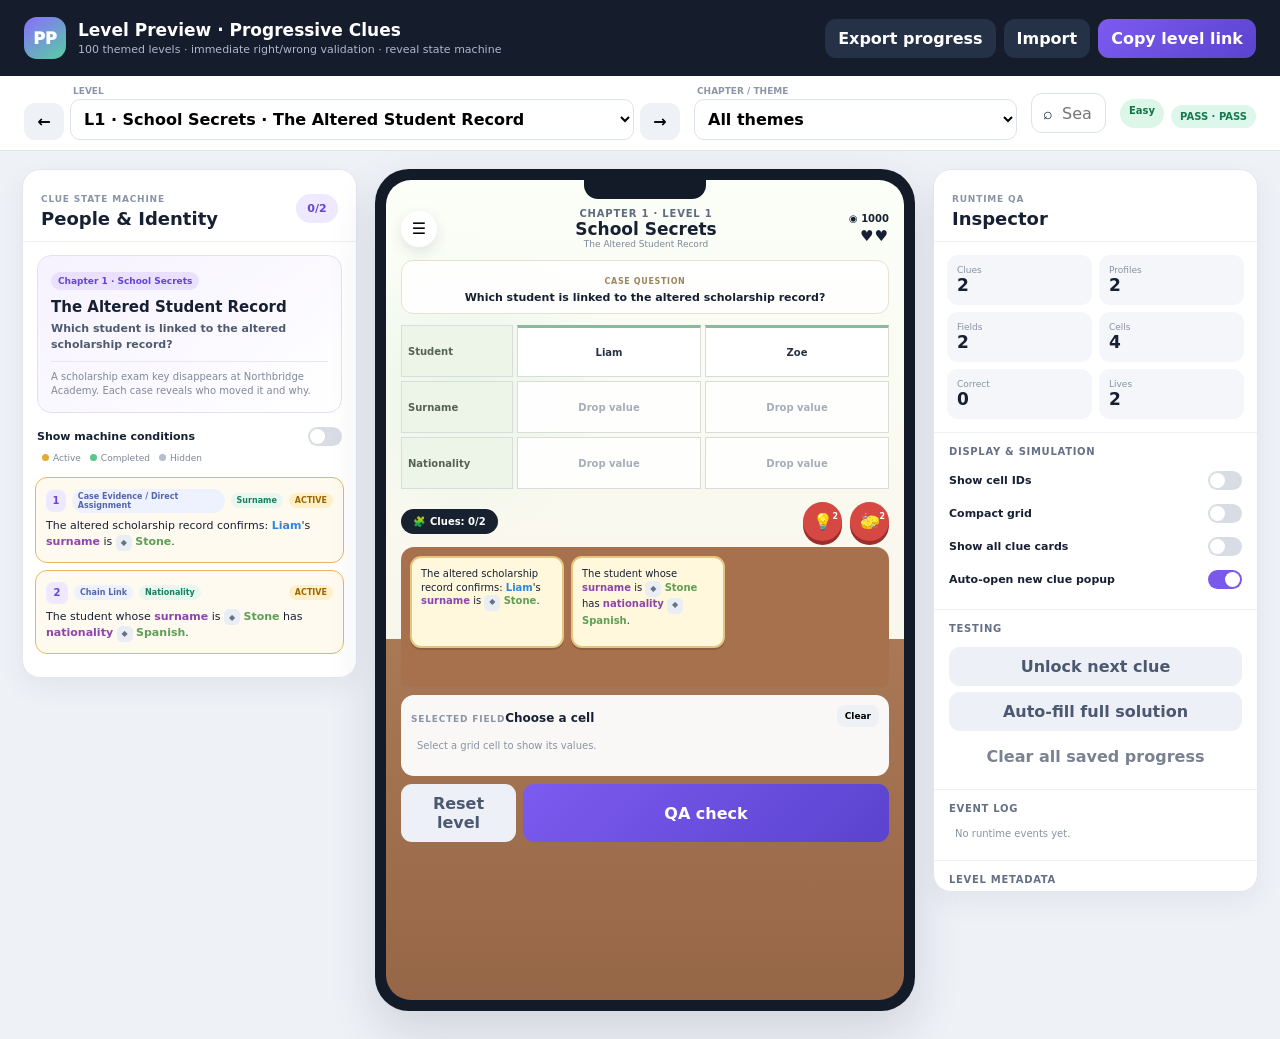
==== commit 345f29a5: "Add files via upload" ====
--- a/index.html
+++ b/index.html
@@ -1,5 +1,8 @@
 <!doctype html>
-<html lang="en"><head><meta charset="utf-8"><meta name="viewport" content="width=device-width,initial-scale=1"><meta name="theme-color" content="#172033"><title>Perfect Profile — Spatial Clue Preview</title><link rel="stylesheet" href="style.css"></head>
+<html lang="en"><head><meta charset="utf-8"><meta name="viewport" content="width=device-width,initial-scale=1"><meta name="theme-color" content="#172033"><title>Perfect Profile — Spatial Clue Preview</title><style>
+:root{--ink:#172033;--muted:#747f92;--panel:#fff;--bg:#eef1f6;--purple:#7657e8;--green:#56c780;--red:#ea6a72;--cream:#fff8dc;--brown:#9a6846;--line:#dfe5ed;--shadow:0 20px 48px rgba(31,42,66,.14)}*{box-sizing:border-box}body{margin:0;font-family:Inter,ui-sans-serif,system-ui,-apple-system,Segoe UI,sans-serif;color:var(--ink);background:var(--bg)}button,select,input{font:inherit}.topbar{height:76px;background:#151d2c;color:#fff;display:flex;align-items:center;justify-content:space-between;padding:0 24px;position:sticky;top:0;z-index:20}.brand{display:flex;align-items:center;gap:12px}.brand-mark{width:42px;height:42px;border-radius:13px;background:linear-gradient(145deg,#8b6cff,#55d0a0);display:grid;place-items:center;font-weight:950}.brand h1{font-size:17px;margin:0}.brand p{margin:3px 0 0;font-size:11px;color:#aeb8ca}.top-actions{display:flex;gap:8px}.ghost,.primary,.secondary,.text-btn,.icon-btn{border:0;border-radius:11px;padding:10px 13px;font-weight:850;cursor:pointer}.ghost{background:#253147;color:#fff}.primary{background:linear-gradient(135deg,#7c5bf0,#5a43ce);color:#fff}.secondary{background:#edf0f6;color:#4c5870}.text-btn{background:transparent;color:#7a8291}.file-btn input{display:none}.toolbar{min-height:66px;background:#fff;border-bottom:1px solid #dfe4ec;display:flex;align-items:center;gap:14px;padding:10px 24px;position:sticky;top:76px;z-index:18}.level-nav{display:flex;align-items:end;gap:6px}.icon-btn{width:40px;padding:9px;background:#eef1f6}.select-wrap label{display:block;font-size:9px;text-transform:uppercase;font-weight:900;color:#8d96a8;margin:0 0 3px 3px}.select-wrap select{min-width:230px;border:1px solid #dce2ec;border-radius:10px;padding:9px;background:#fff;font-weight:750}.theme-wrap select{min-width:180px}.search-wrap{height:40px;border:1px solid #dce2ec;border-radius:11px;display:flex;align-items:center;gap:7px;padding:0 11px;flex:1;max-width:390px}.search-wrap input{border:0;outline:0;width:100%}.toolbar-status{display:flex;gap:7px;margin-left:auto}.badge{display:inline-flex;padding:6px 9px;border-radius:999px;background:#eef0f5;font-size:10px;font-weight:900}.badge.easy{background:#dcf7e8;color:#137447}.badge.medium{background:#fff1cf;color:#98600a}.badge.hard,.badge.twist,.badge.finale{background:#fde5e8;color:#a02c3c}.badge.full{background:#ddf7ec;color:#16794f}.workspace{display:grid;grid-template-columns:minmax(300px,360px) minmax(540px,1fr) minmax(290px,330px);gap:18px;padding:18px 22px 28px;align-items:start}.panel{background:#fff;border:1px solid #e1e6ed;border-radius:18px;box-shadow:0 10px 28px rgba(31,42,66,.06);position:sticky;top:157px;max-height:calc(100vh - 177px);display:flex;flex-direction:column;overflow:hidden}.panel-head{padding:17px 18px 12px;border-bottom:1px solid #edf0f4;display:flex;align-items:center;justify-content:space-between}.panel h2{font-size:18px;margin:2px 0 0}.eyebrow{text-transform:uppercase;letter-spacing:.09em;font-size:9px;color:#8a94a7;font-weight:900}.count-pill{min-width:42px;height:29px;border-radius:99px;background:#eee9ff;color:#6544d3;display:grid;place-items:center;font-size:11px;font-weight:900}.case-card{margin:13px 14px 0;padding:13px;border:1px solid #e6def8;background:linear-gradient(145deg,#f6f2ff,#fff);border-radius:14px}.case-theme{display:inline-flex;padding:4px 7px;border-radius:99px;background:#e9e1ff;color:#6644d1;font-size:9px;font-weight:900}.case-card h3{font-size:15px;margin:8px 0 5px}.case-card p{font-size:11px;line-height:1.45;margin:0;color:#4f5a70;font-weight:700}.chapter-story{font-size:10px;color:#80899a;border-top:1px solid #eae4f6;margin-top:8px;padding-top:8px;line-height:1.45}.clue-tools{padding:7px 14px}.legend{font-size:9px;color:#7e8796;display:flex;gap:4px;align-items:center;flex-wrap:wrap}.dot{width:7px;height:7px;border-radius:50%;display:inline-block;margin-left:5px}.dot.active{background:#e6aa36}.dot.done{background:#58c887}.dot.locked{background:#b5bdc9}.clue-list{padding:0 12px 16px;overflow:auto}.clue-card{position:relative;padding:11px 10px;margin:7px 0;border-radius:12px;border:1px solid #e2e6ed;background:#fff;transition:.25s}.clue-card.active{border-color:#e3b95c;background:#fffaf0}.clue-card.completed{border-color:#7bd2a2;background:#e7f8ee}.clue-card.hidden{opacity:.5;background:#f4f5f7}.clue-card.new{animation:newClue .6s ease}.clue-top{display:flex;gap:6px;align-items:center;margin-bottom:5px}.clue-num{width:22px;height:22px;border-radius:7px;background:#eee9ff;color:#6745d5;display:grid;place-items:center;font-size:10px;font-weight:900}.operator-tag,.field-tag,.state-tag{padding:3px 6px;border-radius:99px;font-size:8px;font-weight:900}.operator-tag{background:#eef2ff;color:#5565ad}.field-tag{background:#eaf7f1;color:#18815b}.state-tag{margin-left:auto}.active .state-tag{background:#fff0c7;color:#9d6500}.completed .state-tag{background:#c9f0dc;color:#127447}.hidden .state-tag{background:#e2e5ea;color:#747d8c}.clue-text{font-size:11px;line-height:1.45}.sprite-token{display:inline-grid;place-items:center;min-width:16px;height:16px;border-radius:5px;background:#e9edf4;font-size:8px;color:#667185}.flow-card{margin-top:7px;padding:7px;border-radius:8px;background:#f3f5f8;font-size:9px;line-height:1.45;color:#657087}.preview-stage{min-width:0;display:flex;justify-content:center}.device-frame{width:min(100%,800px);background:#131a28;border-radius:34px;padding:11px;box-shadow:var(--shadow);position:relative}.device-notch{position:absolute;top:10px;left:50%;transform:translateX(-50%);width:122px;height:20px;border-radius:0 0 14px 14px;background:#131a28;z-index:3}.game-screen{min-height:820px;border-radius:25px;padding:28px 15px 15px;background:radial-gradient(circle at 15% 25%,rgba(154,221,191,.18),transparent 20%),linear-gradient(#fbfff8,#f9f6ec 56%,#a97855 56%,#966648);overflow:hidden;position:relative}.game-header{display:grid;grid-template-columns:42px 1fr auto;align-items:center;gap:8px}.round-btn{width:36px;height:36px;border:0;border-radius:50%;background:#fff;box-shadow:0 5px 14px rgba(38,48,65,.12)}.level-heading{text-align:center}.level-heading span{display:block;font-size:10px;font-weight:900;color:#5f6b7f;letter-spacing:.08em}.level-heading strong{display:block;font-size:17px}.level-heading small{display:block;font-size:9px;color:#7c8798}.hud{display:flex;flex-direction:column;align-items:flex-end;gap:3px;font-size:10px;font-weight:900}.hearts{letter-spacing:1px;font-size:15px}.heart.empty{filter:grayscale(1);opacity:.3}.question-card{margin:11px 0 8px;background:rgba(255,255,255,.86);border:1px solid #e7e1cf;border-radius:12px;padding:8px 10px;text-align:center}.question-card span{font-size:8px;letter-spacing:.08em;font-weight:900;color:#9b855c}.question-card strong{display:block;font-size:11px;line-height:1.4;margin-top:2px}.profile-grid{display:grid;gap:4px;overflow:auto;padding:3px 0 7px}.grid-row{display:grid;grid-template-columns:112px repeat(var(--cols),minmax(92px,1fr));gap:4px;min-width:max-content}.profile-grid.compact .grid-row{grid-template-columns:88px repeat(var(--cols),minmax(76px,1fr))}.grid-cell{min-height:52px;border:1px solid #d7ddd8;background:rgba(255,255,255,.88);display:flex;align-items:center;justify-content:center;text-align:center;padding:6px;font-size:10px;font-weight:760;position:relative;cursor:pointer}.field-label{background:#edf4e8;color:#566353;justify-content:flex-start}.subject-cell{background:#fff;color:#273246;font-weight:900;border-top:3px solid #89bb9a}.target.selected{outline:3px solid rgba(80,139,219,.25);border-color:#5c99df}.target.filled{background:#effaf1}.target.just-correct{animation:correctPulse .7s ease}.target.wrong-flash{animation:wrongShake .55s ease;background:#ffdfe4!important;border-color:#eb6672!important}.cell-id{position:absolute;left:3px;bottom:1px;font-size:7px;color:#9aa2ad}.game-status-row{display:flex;gap:8px;align-items:center;margin:6px 0}.clue-progress{background:#18212f;color:#fff;border-radius:99px;padding:7px 12px;font-size:10px;display:flex;gap:5px;align-items:center}.tool-btn{margin-left:auto;border:0;border-radius:50%;width:39px;height:39px;background:#d64842;color:#fff;font-size:16px;box-shadow:0 4px 0 #9d2e2d}.tool-btn+ .tool-btn{margin-left:0}.tool-btn b{font-size:8px;position:absolute}.game-clue-tray{min-height:140px;border-radius:13px 13px 7px 7px;background:#a7714e;padding:9px;display:flex;align-items:flex-start;gap:7px;overflow-x:auto}.game-clue-card{flex:0 0 154px;min-height:92px;background:var(--cream);border:2px solid #e4c681;border-radius:11px;padding:9px;font-size:10px;line-height:1.35;position:relative;box-shadow:0 2px 0 rgba(74,42,25,.25)}.game-clue-card.completed{background:#c9f3c6;border-color:#71bd70}.game-clue-card.new{animation:newClue .65s cubic-bezier(.2,.9,.25,1.3)}.game-clue-card .check{position:absolute;left:-5px;top:-7px;width:22px;height:22px;border-radius:50%;background:#51bd72;color:#fff;display:grid;place-items:center;font-weight:950}.game-clue-card.manual{background:#d6eaff;border-color:#73a7e2;text-align:center;color:#3970a6;font-weight:900;cursor:pointer}.gate-message{color:#fff;width:100%;text-align:center;padding:43px 10px;font-size:12px}.value-tray{margin-top:8px;background:rgba(255,255,255,.95);border-radius:13px;padding:10px}.tray-head{display:flex;justify-content:space-between;align-items:center;margin-bottom:7px}.tray-head strong{font-size:12px}.mini-btn{border:0;background:#edf0f5;border-radius:8px;padding:6px 8px;font-size:9px;font-weight:850}.value-pool{display:flex;gap:6px;flex-wrap:wrap;min-height:32px}.value-chip{border:1px solid #cbd6e7;background:#f3f7ff;color:#365c91;border-radius:9px;padding:7px 9px;font-size:10px;font-weight:850;cursor:grab}.value-chip.used{opacity:.38;text-decoration:line-through}.empty-pool{font-size:10px;color:#8993a3;padding:6px}.result-banner{display:none;margin-top:8px;padding:8px 10px;border-radius:10px;font-size:10px;font-weight:800}.result-banner.show{display:block}.result-banner.info{background:#e7efff;color:#405a99}.result-banner.error{background:#ffe4e8;color:#a62b3b}.result-banner.success{background:#daf6e7;color:#11744a}.game-actions{display:grid;grid-template-columns:115px 1fr;gap:7px;margin-top:8px}.wide{width:100%}.stats-grid{display:grid;grid-template-columns:1fr 1fr;gap:7px;padding:13px}.stat-card{background:#f4f6f9;border-radius:11px;padding:10px}.stat-card span{display:block;font-size:9px;color:#8993a5}.stat-card strong{font-size:17px}.control-section{padding:13px 15px;border-top:1px solid #edf0f4}.control-section h3{font-size:10px;text-transform:uppercase;letter-spacing:.07em;margin:0 0 7px;color:#657087}.switch-row{display:flex;align-items:center;justify-content:space-between;padding:7px 0;font-size:11px;font-weight:700}.switch-row input{display:none}.switch-row i{width:34px;height:19px;border-radius:99px;background:#d7dce5;position:relative}.switch-row i:after{content:'';position:absolute;width:15px;height:15px;border-radius:50%;background:#fff;top:2px;left:2px;transition:.2s}.switch-row input:checked+i{background:#7959e9}.switch-row input:checked+i:after{left:17px}.full{width:100%;margin-top:6px}.event-log{max-height:150px;overflow:auto;font-size:9px;line-height:1.4}.event-item{padding:5px 0;border-bottom:1px solid #eef0f3}.event-item time{color:#9aa2b0;margin-right:5px}.meta-list{margin:0}.meta-list div{padding:6px 0;border-bottom:1px solid #eef0f3}.meta-list dt{font-size:8px;text-transform:uppercase;color:#949dab;font-weight:900}.meta-list dd{font-size:10px;line-height:1.35;margin:2px 0 0;color:#4f596d}.toast{position:fixed;left:50%;bottom:24px;transform:translate(-50%,18px);opacity:0;background:#172033;color:#fff;padding:9px 13px;border-radius:10px;font-size:11px;font-weight:800;z-index:100;transition:.2s}.toast.show{opacity:1;transform:translate(-50%,0)}.modal-layer{position:fixed;inset:0;background:rgba(22,28,40,.62);display:none;place-items:center;z-index:90;padding:20px}.modal-layer.show{display:grid}.modal-card{width:min(390px,94vw);background:#fff;border-radius:20px;padding:23px;text-align:center;box-shadow:0 25px 70px rgba(0,0,0,.3)}.modal-card h2{margin:0 0 7px;font-size:22px}.modal-card p{font-size:12px;color:#687386;line-height:1.5}.modal-card .big-icon{font-size:48px}.modal-card button{margin-top:10px}.confetti{font-size:28px;letter-spacing:5px;animation:float 1.5s infinite alternate}.final-reveal{background:#f5f0ff;border-radius:12px;padding:10px;margin-top:12px;font-size:11px;font-weight:750}.life-burst{animation:heartPop .5s ease}@keyframes correctPulse{0%{background:#fff}35%{background:#fff0a8;box-shadow:0 0 22px #ffd85a}100%{background:#effaf1}}@keyframes wrongShake{0%,100%{transform:translateX(0)}20%{transform:translateX(-7px)}40%{transform:translateX(7px)}60%{transform:translateX(-5px)}80%{transform:translateX(5px)}}@keyframes newClue{0%{opacity:0;transform:translateY(25px) rotate(-4deg)}100%{opacity:1;transform:none}}@keyframes heartPop{50%{transform:scale(1.35)}}@keyframes float{to{transform:translateY(-7px)}}
+@media(max-width:1180px){.workspace{grid-template-columns:300px 1fr}.inspector-panel{position:static;max-height:none;grid-column:1/-1;display:grid;grid-template-columns:repeat(3,1fr)}.inspector-panel>.panel-head{grid-column:1/-1}.stats-grid{grid-template-columns:repeat(4,1fr)}}@media(max-width:820px){.topbar{height:auto;padding:12px}.top-actions{display:none}.toolbar{top:66px;flex-wrap:wrap;padding:9px 11px}.search-wrap{order:5;max-width:none;flex-basis:100%}.toolbar-status{margin-left:0}.workspace{display:block;padding:10px}.panel{position:static;max-height:none;margin-bottom:10px}.clues-panel{max-height:540px}.device-frame{padding:7px;border-radius:24px}.game-screen{border-radius:18px;padding:25px 8px 10px}.grid-row{grid-template-columns:88px repeat(var(--cols),minmax(78px,1fr))}.select-wrap select{min-width:180px}.theme-wrap select{min-width:140px}.inspector-panel{display:block}}
+</style></head>
 <body>
 <div class="app-shell">
 <header class="topbar"><div class="brand"><div class="brand-mark">PP</div><div><h1>Level Preview · Progressive Clues</h1><p>100 themed levels · immediate right/wrong validation · reveal state machine</p></div></div><div class="top-actions"><button class="ghost" id="exportBtn">Export progress</button><label class="ghost file-btn">Import<input id="importInput" type="file" accept="application/json"></label><button class="primary" id="copyLinkBtn">Copy level link</button></div></header>
@@ -19,4 +22,46 @@
 </main></div>
 <div id="toast" class="toast"></div>
 <div id="modalLayer" class="modal-layer" aria-hidden="true"><div id="modalCard" class="modal-card"></div></div>
-<script src="app.js"></script></body></html>+<script id="embeddedLevelData" type="application/json">{"version":4,"generatedFrom":"ProfilePerfect_100Levels_Excel2016(1).xlsx","mechanismSource":"Profile_Perfect_Clue_Reveal_Mechanism(1).docx","videoReviewed":"Profile Perfect Level 1-10 walkthrough","themes":{"School Secrets":{"chapter":1,"range":"1–10","fantasy":"Bí mật học đường","logicIdentity":"Role, seat, schedule, club, object ownership","chapterStory":"A scholarship exam key disappears at Northbridge Academy. Each case reveals who moved it and why.","primaryBackground":"Northbridge Academy","characterPool":"Ava Carter | Noah Reed | Mia Brooks | Liam Stone | Zoe Park | Ethan Cole | Chloe Hart | Lucas Finch","coreLocations":"Library | Science Lab | Gym | Art Room | Music Hall | Cafeteria"},"Dating & Cheating":{"chapter":2,"range":"11–20","fantasy":"Hẹn hò và phản bội","logicIdentity":"Relationship, secret meeting, gift, message","chapterStory":"Anna suspects one of four dates is hiding a second relationship. Profiles, receipts and travel records expose the truth.","primaryBackground":"Riverside City","characterPool":"Anna Vale | Alex Moore | Brian Lee | Chris Nolan | Daniel Reed | Sophie Grant | Maya Cole | Leo Hart","coreLocations":"Rooftop Cafe | Riverside Park | Cinema Hall | Italian Bistro | Art Gallery | Harbor Walk"},"Workplace Drama":{"chapter":3,"range":"21–30","fantasy":"Drama công sở","logicIdentity":"Role, task, access permission, schedule","chapterStory":"A confidential build of Project Atlas leaks from NovaWorks. The team must trace tasks, access cards and schedules.","primaryBackground":"NovaWorks Tower","characterPool":"Maya Chen | Owen Price | Nora Blake | Felix Grant | Iris Cole | Theo Ward | June Park | Caleb Stone","coreLocations":"Design Studio | Server Room | Finance Floor | QA Lab | Executive Wing | Cafeteria"},"Family Secrets":{"chapter":4,"range":"31–40","fantasy":"Bí mật gia đình","logicIdentity":"Bloodline, age, generation, inheritance","chapterStory":"The Vale family gathers to divide an estate, but a missing heir and altered documents challenge the inheritance.","primaryBackground":"Vale Estate","characterPool":"Eleanor Vale | Henry Vale | Clara Vale | Olivia Vale | Arthur Vale | Rose Vale | Julian Vale | Sophie Vale","coreLocations":"West Wing | Portrait Hall | Rose Garden | Old Library | Guest House | Lakeside Dock"},"Travel Mystery":{"chapter":5,"range":"41–50","fantasy":"Bí ẩn chuyến đi","logicIdentity":"Seat, baggage, room, route, timeline","chapterStory":"A passport and a coded suitcase are swapped during the Aurora Express journey. Passenger records reveal the route.","primaryBackground":"Aurora Express & Grand Meridian Hotel","characterPool":"Nina Brooks | Omar Reed | Elena Park | Jonas Cole | Priya Shah | Marco Lane | Tessa Ward | Hugo Stone","coreLocations":"Platform 1 | Observation Car | Dining Car | Cabin 204 | Grand Lobby | Harbor Terminal"},"Celebrity Scandal":{"chapter":6,"range":"51–60","fantasy":"Scandal người nổi tiếng","logicIdentity":"Public event, media evidence, schedule","chapterStory":"A backstage photo threatens pop star Luna Ray. Gala footage, schedules and staff accounts reveal who staged it.","primaryBackground":"Starlight Awards Week","characterPool":"Luna Ray | Kai Stone | Mira Bloom | Jace Cole | Nova Lane | Ruby Hart | Theo King | Sasha Reed","coreLocations":"Red Carpet | Backstage A | Press Room | Museum Gala | Studio 4 | Sky Theater"},"Fake Identity":{"chapter":7,"range":"61–70","fantasy":"Danh tính giả","logicIdentity":"Profile verification, contradiction, document mismatch","chapterStory":"Several online profiles appear to belong to Evelyn Cross. Documents, pets, jobs and devices expose the real identity.","primaryBackground":"CrossCheck Verification Lab","characterPool":"Evelyn Cross | Eva Crane | Lena Frost | Nora Cross | Mila Grey | Adrian Fox | Toby Reed | Iris Moon","coreLocations":"Birch Street | Harbor District | North Tower | Cedar Court | Old Market | West Station"},"Crime Investigation":{"chapter":8,"range":"71–80","fantasy":"Điều tra tội phạm","logicIdentity":"Motive, means, opportunity, alibi","chapterStory":"A rare painting is stolen from the Meridian Gallery. Detective Mara Quinn reconstructs suspects, evidence and alibis.","primaryBackground":"Meridian Gallery District","characterPool":"Mara Quinn | Adrian Holt | Bella Reed | Colin Shaw | Dina Frost | Evan Blake | Faye Stone | Gavin Cole","coreLocations":"Gallery Hall | Service Alley | School Annex | Cafe Corner | Storage Room | Riverside Path"},"Dark Mystery":{"chapter":9,"range":"81–90","fantasy":"Bí ẩn đen tối","logicIdentity":"Hidden rule, symbol, unreliable witness","chapterStory":"Blackwood Manor hides a secret society and a ritual ledger. Symbols and unreliable testimony reveal the house rule.","primaryBackground":"Blackwood Manor","characterPool":"Elara Blackwood | Silas Crow | Mara Wren | Jonas Ash | Ivy Thorn | Lucian Grey | Nora Bell | Theo Marsh","coreLocations":"Moon Hall | Alchemy Room | Crypt Door | North Tower | Ritual Garden | Old Chapel"},"Final Conspiracy":{"chapter":10,"range":"91–100","fantasy":"Âm mưu cuối cùng","logicIdentity":"Cross-chapter evidence, multi-chain deduction","chapterStory":"Evidence from every chapter points to the Mirror Network, a system using social profiles to manipulate real events.","primaryBackground":"Mirror Network Command","characterPool":"Ava Carter | Anna Vale | Maya Chen | Eleanor Vale | Nina Brooks | Luna Ray | Evelyn Cross | Mara Quinn","coreLocations":"Mirror Hub | Satellite Room | Cipher Vault | Archive Node | Launch Control | Data Garden"}},"levels":[{"level":1,"levelId":"SCHOOL_01","theme":"School Secrets","chapter":1,"chapterPosition":1,"chapterRole":"Easy","contentGroup":"People & Identity","caseTitle":"The Altered Student Record","playerQuestion":"Which student is linked to the altered scholarship record?","subjectType":"Student","subjects":["Liam","Zoe"],"fields":["Surname","Nationality"],"options":{"Surname":["Stone","Brooks"],"Nationality":["Spanish","Indian"]},"knownAnswers":{"Liam||Surname":"Stone","Liam||Nationality":"Spanish","Zoe||Surname":"Brooks","Zoe||Nationality":"Indian"},"clues":[{"id":"c_l1_1","no":1,"operator":"Case Evidence / Direct Assignment","field":"Surname","text":"The altered scholarship record confirms: liam's surname is Stone.","richText":"The altered scholarship record confirms: <color=\"#2E86DE\">Liam<\/color>'s <color=\"#8E44AD\">surname<\/color> is <sprite name =\"icon_stone\"> <color=\"#5E9F53\">Stone<\/color>.","dependency":"Advances the connected chapter investigation","resolvedValue":"Stone","constraint":{"ctype":"direct","field":"Surname","a":"Stone","b":null,"pos":null,"subject":"Liam","subject_idx":0,"hub_field":null},"uniqueCandidateCount":1,"action":"Apply the case evidence to the current grid constraint.","solveOutcome":"Resolve the profile linked to altered scholarship record.","qaStatus":"PASS","involvedCells":["Liam||Surname"],"phase":1,"priority":10,"initiallyVisible":true,"requiredProgress":0,"unlockCondition":{"type":"initial"},"revealBatchGroup":"phase:1:-1","completionCondition":{"type":"all_cells_correct","cells":["Liam||Surname"]},"revealPolicy":"ALL_VISIBLE"},{"id":"c_l1_2","no":2,"operator":"Chain Link","field":"Nationality","text":"The student whose surname is Stone has nationality Spanish.","richText":"The student whose <color=\"#8E44AD\">surname<\/color> is <sprite name =\"icon_stone\"> <color=\"#5E9F53\">Stone<\/color> has <color=\"#8E44AD\">nationality<\/color> <sprite name =\"icon_spanish\"> <color=\"#5E9F53\">Spanish<\/color>.","dependency":"Depends on solved Surname","resolvedValue":"Spanish","constraint":{"ctype":"link","field":"Nationality","a":"Stone","b":"Spanish","pos":null,"subject":null,"subject_idx":null,"hub_field":"Surname"},"uniqueCandidateCount":1,"action":"Read clue and apply constraint to Nationality.","solveOutcome":"Narrow Nationality; target value: Spanish.","qaStatus":"PASS","involvedCells":["Liam||Surname","Liam||Nationality"],"phase":1,"priority":20,"initiallyVisible":true,"requiredProgress":0,"unlockCondition":{"type":"initial"},"revealBatchGroup":"phase:1:-1","completionCondition":{"type":"all_cells_correct","cells":["Liam||Surname","Liam||Nationality"]},"revealPolicy":"ALL_VISIBLE"}],"sourceDifficulty":"Very Easy","sourceScore":4,"sourceGeometry":"2 subjects × 2 attributes","logicIdentity":"Role, seat, schedule, club, object ownership","logicPatternMix":"direct:1, link:1","uniqueSolution":"PASS","finalReveal":"Liam is linked to the altered scholarship record. The edit was made minutes after the exam key disappeared, making the student the first lead—not the culprit.","assetReuse":"Reuse Northbridge Academy background, chapter character bases, shared clue frame and profile cards.","newAssetScope":"Student set; Surname, Nationality icons; case-specific reveal prop.","qaNotes":"Generated from source Level 1 geometry (2 subjects × 2 attributes); clue constraints machine-validated per field. Original Profile Perfect clue wording was not reused. Full-file QA applied: semantic value pools, answerable player question, non-leaking subjects and balanced rich-text tags. Sprite naming remains a Dev/Art mapping gate. Narrative rework: connected story beat, grid-backed target criteria, Level 9 twist and Level 10 chapter payoff/meta hook.","sourceStructureUrl":"https://profileperfect.org/level/1","chapterStory":"A scholarship exam key disappears at Northbridge Academy. Each case reveals who moved it and why.","primaryBackground":"Northbridge Academy","backgroundScene":"Northbridge Academy","artRisk":"Low","artReviewStatus":"TO REVIEW","validationGate":"PASS","stats":{"subjects":2,"fields":2,"cells":4,"clues":2,"multiValueCells":0},"revealModel":{"name":"Progressive Clue Reveal State Machine","maxActiveClues":4,"revealBatchSize":2,"lives":2}},{"level":2,"levelId":"SCHOOL_02","theme":"School Secrets","chapter":1,"chapterPosition":2,"chapterRole":"Easy","contentGroup":"Animals & Pets","caseTitle":"The Pet Tag by the Office","playerQuestion":"Which class pet is linked to the pet tag found outside the exam office?","subjectType":"Class Pet","subjects":["Class Pet A","Class Pet B","Class Pet C"],"fields":["Name","Breed"],"options":{"Name":["Oreo","Leo","Biscuit"],"Breed":["Beagle","Pomeranian","Corgi"]},"knownAnswers":{"Class Pet A||Name":"Oreo","Class Pet A||Breed":"Beagle","Class Pet B||Name":"Leo","Class Pet B||Breed":"Pomeranian","Class Pet C||Name":"Biscuit","Class Pet C||Breed":"Corgi"},"clues":[{"id":"c_l2_1","no":1,"operator":"Case Evidence / Direct Assignment","field":"Name","text":"The pet tag found outside the exam office confirms: class Pet A is named Oreo.","richText":"The pet tag found outside the exam office confirms: <color=\"#2E86DE\">Class Pet A<\/color> is named <sprite name =\"icon_oreo\"> <color=\"#5E9F53\">Oreo<\/color>.","dependency":"Advances the connected chapter investigation","resolvedValue":"Oreo","constraint":{"ctype":"direct","field":"Name","a":"Oreo","b":null,"pos":null,"subject":"Class Pet A","subject_idx":0,"hub_field":null},"uniqueCandidateCount":1,"action":"Apply the case evidence to the current grid constraint.","solveOutcome":"Resolve the profile linked to pet tag found outside the exam office.","qaStatus":"PASS","involvedCells":["Class Pet A||Name"],"phase":1,"priority":10,"initiallyVisible":true,"requiredProgress":0,"unlockCondition":{"type":"initial"},"revealBatchGroup":"phase:1:-2","completionCondition":{"type":"all_cells_correct","cells":["Class Pet A||Name"]},"revealPolicy":"ON_CLUE_SATISFIED"},{"id":"c_l2_2","no":2,"operator":"Direct Assignment","field":"Name","text":"Class Pet C is named Biscuit.","richText":"<color=\"#2E86DE\">Class Pet C<\/color> is named <sprite name =\"icon_biscuit\"> <color=\"#5E9F53\">Biscuit<\/color>.","dependency":"Hub field anchor","resolvedValue":"Biscuit","constraint":{"ctype":"direct","field":"Name","a":"Biscuit","b":null,"pos":null,"subject":"Class Pet C","subject_idx":2,"hub_field":null},"uniqueCandidateCount":1,"action":"Read clue and apply constraint to Name.","solveOutcome":"Narrow Name; target value: Biscuit.","qaStatus":"PASS","involvedCells":["Class Pet C||Name"],"phase":1,"priority":20,"initiallyVisible":true,"requiredProgress":0,"unlockCondition":{"type":"initial"},"revealBatchGroup":"phase:1:-1","completionCondition":{"type":"all_cells_correct","cells":["Class Pet C||Name"]},"revealPolicy":"ON_CLUE_SATISFIED"},{"id":"c_l2_3","no":3,"operator":"Chain Link","field":"Breed","text":"The class pet whose name is Oreo is a Beagle.","richText":"The class pet whose <color=\"#8E44AD\">name<\/color> is <sprite name =\"icon_oreo\"> <color=\"#5E9F53\">Oreo<\/color> is a <sprite name =\"icon_beagle\"> <color=\"#5E9F53\">Beagle<\/color>.","dependency":"Depends on solved Name","resolvedValue":"Beagle","constraint":{"ctype":"link","field":"Breed","a":"Oreo","b":"Beagle","pos":null,"subject":null,"subject_idx":null,"hub_field":"Name"},"uniqueCandidateCount":1,"action":"Read clue and apply constraint to Breed.","solveOutcome":"Narrow Breed; target value: Beagle.","qaStatus":"PASS","involvedCells":["Class Pet A||Name","Class Pet A||Breed"],"phase":1,"priority":30,"initiallyVisible":true,"requiredProgress":0,"unlockCondition":{"type":"initial"},"revealBatchGroup":"phase:1:-1","completionCondition":{"type":"all_cells_correct","cells":["Class Pet A||Name","Class Pet A||Breed"]},"revealPolicy":"ON_CLUE_SATISFIED"},{"id":"c_l2_4","no":4,"operator":"Chain Link","field":"Breed","text":"A locker note shows: the class pet whose name is Leo is a Pomeranian.","richText":"A locker note shows: the class pet whose <color=\"#8E44AD\">name<\/color> is <sprite name =\"icon_leo\"> <color=\"#5E9F53\">Leo<\/color> is a <sprite name =\"icon_pomeranian\"> <color=\"#5E9F53\">Pomeranian<\/color>.","dependency":"Depends on solved Name","resolvedValue":"Pomeranian","constraint":{"ctype":"link","field":"Breed","a":"Leo","b":"Pomeranian","pos":null,"subject":null,"subject_idx":null,"hub_field":"Name"},"uniqueCandidateCount":1,"action":"Read clue and apply constraint to Breed.","solveOutcome":"Narrow Breed; target value: Pomeranian.","qaStatus":"PASS","involvedCells":["Class Pet B||Name","Class Pet B||Breed"],"phase":2,"priority":40,"initiallyVisible":false,"requiredProgress":1,"unlockCondition":{"type":"fact_resolved","cell":"Class Pet B||Name","label":"Name: Leo resolved"},"revealBatchGroup":"fact:Class Pet B||Name","completionCondition":{"type":"all_cells_correct","cells":["Class Pet B||Name","Class Pet B||Breed"]},"revealPolicy":"ON_FACT_RESOLVED"}],"sourceDifficulty":"Very Easy","sourceScore":6,"sourceGeometry":"3 subjects × 2 attributes","logicIdentity":"Role, seat, schedule, club, object ownership","logicPatternMix":"direct:2, link:2","uniqueSolution":"PASS","finalReveal":"Class Pet B is linked to the pet tag found outside the exam office. The tag places a mascot route beside the exam corridor after school.","assetReuse":"Reuse Northbridge Academy background, chapter character bases, shared clue frame and profile cards.","newAssetScope":"Class Pet set; Name, Breed icons; case-specific reveal prop.","qaNotes":"Generated from source Level 2 geometry (3 subjects × 2 attributes); clue constraints machine-validated per field. Original Profile Perfect clue wording was not reused. Full-file QA applied: semantic value pools, answerable player question, non-leaking subjects and balanced rich-text tags. Sprite naming remains a Dev/Art mapping gate. Narrative rework: connected story beat, grid-backed target criteria, Level 9 twist and Level 10 chapter payoff/meta hook.","sourceStructureUrl":"https://profileperfect.org/level/2","chapterStory":"A scholarship exam key disappears at Northbridge Academy. Each case reveals who moved it and why.","primaryBackground":"Northbridge Academy","backgroundScene":"Northbridge Academy","artRisk":"Low","artReviewStatus":"TO REVIEW","validationGate":"PASS","stats":{"subjects":3,"fields":2,"cells":6,"clues":4,"multiValueCells":0},"revealModel":{"name":"Progressive Clue Reveal State Machine","maxActiveClues":4,"revealBatchSize":2,"lives":2}},{"level":3,"levelId":"SCHOOL_03","theme":"School Secrets","chapter":1,"chapterPosition":3,"chapterRole":"Easy","contentGroup":"Home & Interior","caseTitle":"The Auditorium Side Door","playerQuestion":"Which classroom is linked to the evening room log?","subjectType":"Classroom","subjects":["Classroom A","Classroom B"],"fields":["Room Type","Wall Display","Floor Mark"],"options":{"Room Type":["Auditorium","Student Office"],"Wall Display":["Safety Rules","Club Board"],"Floor Mark":["Green Arrow","Red Tiles"]},"knownAnswers":{"Classroom A||Room Type":"Auditorium","Classroom A||Wall Display":"Safety Rules","Classroom A||Floor Mark":"Green Arrow","Classroom B||Room Type":"Student Office","Classroom B||Wall Display":"Club Board","Classroom B||Floor Mark":"Red Tiles"},"clues":[{"id":"c_l3_1","no":1,"operator":"Case Evidence / Direct Assignment","field":"Room Type","text":"The evening room log confirms: classroom A's room type is Auditorium.","richText":"The evening room log confirms: <color=\"#2E86DE\">Classroom A<\/color>'s <color=\"#8E44AD\">room type<\/color> is <sprite name =\"icon_auditorium\"> <color=\"#5E9F53\">Auditorium<\/color>.","dependency":"Advances the connected chapter investigation","resolvedValue":"Auditorium","constraint":{"ctype":"direct","field":"Room Type","a":"Auditorium","b":null,"pos":null,"subject":"Classroom A","subject_idx":0,"hub_field":null},"uniqueCandidateCount":1,"action":"Apply the case evidence to the current grid constraint.","solveOutcome":"Resolve the profile linked to evening room log.","qaStatus":"PASS","involvedCells":["Classroom A||Room Type"],"phase":1,"priority":10,"initiallyVisible":true,"requiredProgress":0,"unlockCondition":{"type":"initial"},"revealBatchGroup":"phase:1:-2","completionCondition":{"type":"all_cells_correct","cells":["Classroom A||Room Type"]},"revealPolicy":"ALL_VISIBLE"},{"id":"c_l3_2","no":2,"operator":"Chain Link","field":"Wall Display","text":"The classroom whose room type is Auditorium has wall display Safety Rules.","richText":"The classroom whose <color=\"#8E44AD\">room type<\/color> is <sprite name =\"icon_auditorium\"> <color=\"#5E9F53\">Auditorium<\/color> has <color=\"#8E44AD\">wall display<\/color> <sprite name =\"icon_safety_rules\"> <color=\"#5E9F53\">Safety Rules<\/color>.","dependency":"Depends on solved Room Type","resolvedValue":"Safety Rules","constraint":{"ctype":"link","field":"Wall Display","a":"Auditorium","b":"Safety Rules","pos":null,"subject":null,"subject_idx":null,"hub_field":"Room Type"},"uniqueCandidateCount":1,"action":"Read clue and apply constraint to Wall Display.","solveOutcome":"Narrow Wall Display; target value: Safety Rules.","qaStatus":"PASS","involvedCells":["Classroom A||Room Type","Classroom A||Wall Display"],"phase":1,"priority":20,"initiallyVisible":true,"requiredProgress":0,"unlockCondition":{"type":"initial"},"revealBatchGroup":"phase:1:-1","completionCondition":{"type":"all_cells_correct","cells":["Classroom A||Room Type","Classroom A||Wall Display"]},"revealPolicy":"ALL_VISIBLE"},{"id":"c_l3_3","no":3,"operator":"Chain Link","field":"Floor Mark","text":"The classroom whose room type is Auditorium has floor mark Green Arrow.","richText":"The classroom whose <color=\"#8E44AD\">room type<\/color> is <sprite name =\"icon_auditorium\"> <color=\"#5E9F53\">Auditorium<\/color> has <color=\"#8E44AD\">floor mark<\/color> <sprite name =\"icon_green_arrow\"> <color=\"#5E9F53\">Green Arrow<\/color>.","dependency":"Depends on solved Room Type","resolvedValue":"Green Arrow","constraint":{"ctype":"link","field":"Floor Mark","a":"Auditorium","b":"Green Arrow","pos":null,"subject":null,"subject_idx":null,"hub_field":"Room Type"},"uniqueCandidateCount":1,"action":"Read clue and apply constraint to Floor Mark.","solveOutcome":"Narrow Floor Mark; target value: Green Arrow.","qaStatus":"PASS","involvedCells":["Classroom A||Room Type","Classroom A||Floor Mark"],"phase":1,"priority":30,"initiallyVisible":true,"requiredProgress":0,"unlockCondition":{"type":"initial"},"revealBatchGroup":"phase:1:-1","completionCondition":{"type":"all_cells_correct","cells":["Classroom A||Room Type","Classroom A||Floor Mark"]},"revealPolicy":"ALL_VISIBLE"}],"sourceDifficulty":"Very Easy","sourceScore":6,"sourceGeometry":"2 subjects × 3 attributes","logicIdentity":"Role, seat, schedule, club, object ownership","logicPatternMix":"direct:1, link:2","uniqueSolution":"PASS","finalReveal":"Classroom A is linked to the evening room log. The marked route connects the auditorium side door to the trophy corridor.","assetReuse":"Reuse Northbridge Academy background, chapter character bases, shared clue frame and profile cards.","newAssetScope":"Classroom set; Room Type, Wall Display, Floor Mark icons; case-specific reveal prop.","qaNotes":"Generated from source Level 3 geometry (2 subjects × 3 attributes); clue constraints machine-validated per field. Original Profile Perfect clue wording was not reused. Full-file QA applied: semantic value pools, answerable player question, non-leaking subjects and balanced rich-text tags. Sprite naming remains a Dev/Art mapping gate. Narrative rework: connected story beat, grid-backed target criteria, Level 9 twist and Level 10 chapter payoff/meta hook.","sourceStructureUrl":"https://profileperfect.org/level/3","chapterStory":"A scholarship exam key disappears at Northbridge Academy. Each case reveals who moved it and why.","primaryBackground":"Northbridge Academy","backgroundScene":"Northbridge Academy","artRisk":"Low","artReviewStatus":"TO REVIEW","validationGate":"PASS","stats":{"subjects":2,"fields":3,"cells":6,"clues":3,"multiValueCells":0},"revealModel":{"name":"Progressive Clue Reveal State Machine","maxActiveClues":4,"revealBatchSize":2,"lives":2}},{"level":4,"levelId":"SCHOOL_04","theme":"School Secrets","chapter":1,"chapterPosition":4,"chapterRole":"Medium","contentGroup":"Fashion & Beauty","caseTitle":"The Borrowed Gold Watch","playerQuestion":"Which uniform is linked to the swapped accessory?","subjectType":"Uniform","subjects":["Uniform A","Uniform B","Uniform C"],"fields":["Pattern","Accessory"],"options":{"Pattern":["Chevron","Checkered","Floral"],"Accessory":["Leather Bracelet","Red Scarf","Gold Watch"]},"knownAnswers":{"Uniform A||Pattern":"Chevron","Uniform A||Accessory":"Leather Bracelet","Uniform B||Pattern":"Checkered","Uniform B||Accessory":"Red Scarf","Uniform C||Pattern":"Floral","Uniform C||Accessory":"Gold Watch"},"clues":[{"id":"c_l4_1","no":1,"operator":"Case Evidence / Directional Adjacency","field":"Pattern","text":"The swapped accessory confirms: chevron is directly on the left of Checkered.","richText":"The swapped accessory confirms: <sprite name =\"icon_chevron\"> <color=\"#5E9F53\">Chevron<\/color> is directly on the left of <sprite name =\"icon_checkered\"> <color=\"#5E9F53\">Checkered<\/color>.","dependency":"Advances the connected chapter investigation","resolvedValue":"Checkered","constraint":{"ctype":"immediate","field":"Pattern","a":"Chevron","b":"Checkered","pos":null,"subject":null,"subject_idx":null,"hub_field":null,"display_relation":"directional_adjacent"},"uniqueCandidateCount":1,"action":"Apply the case evidence to the current grid constraint.","solveOutcome":"Resolve the profile linked to swapped accessory.","qaStatus":"PASS","involvedCells":["Uniform A||Pattern","Uniform B||Pattern"],"phase":1,"priority":10,"initiallyVisible":true,"requiredProgress":0,"unlockCondition":{"type":"initial"},"revealBatchGroup":"phase:1:-1","completionCondition":{"type":"all_cells_correct","cells":["Uniform A||Pattern","Uniform B||Pattern"]},"revealPolicy":"ON_CLUE_SATISFIED"},{"id":"c_l4_2","no":2,"operator":"Left / Right Relation","field":"Pattern","text":"Chevron is on the left of Floral.","richText":"<sprite name =\"icon_chevron\"> <color=\"#5E9F53\">Chevron<\/color> is on the left of <sprite name =\"icon_floral\"> <color=\"#5E9F53\">Floral<\/color>.","dependency":"Hub field anchor","resolvedValue":"Floral","constraint":{"ctype":"before","field":"Pattern","a":"Chevron","b":"Floral","pos":null,"subject":null,"subject_idx":null,"hub_field":null,"display_relation":"left_of"},"uniqueCandidateCount":1,"action":"Place Chevron somewhere on the left of Floral in the fixed subject row.","solveOutcome":"Chevron must occupy a column to the left of Floral.","qaStatus":"PASS","involvedCells":["Uniform A||Pattern","Uniform C||Pattern"],"phase":1,"priority":20,"initiallyVisible":true,"requiredProgress":0,"unlockCondition":{"type":"initial"},"revealBatchGroup":"phase:1:-1","completionCondition":{"type":"all_cells_correct","cells":["Uniform A||Pattern","Uniform C||Pattern"]},"revealPolicy":"ON_CLUE_SATISFIED"},{"id":"c_l4_3","no":3,"operator":"Chain Link","field":"Accessory","text":"The uniform whose pattern is Chevron has accessory Leather Bracelet.","richText":"The uniform whose <color=\"#8E44AD\">pattern<\/color> is <sprite name =\"icon_chevron\"> <color=\"#5E9F53\">Chevron<\/color> has <color=\"#8E44AD\">accessory<\/color> <sprite name =\"icon_leather_bracelet\"> <color=\"#5E9F53\">Leather Bracelet<\/color>.","dependency":"Depends on solved Pattern","resolvedValue":"Leather Bracelet","constraint":{"ctype":"link","field":"Accessory","a":"Chevron","b":"Leather Bracelet","pos":null,"subject":null,"subject_idx":null,"hub_field":"Pattern"},"uniqueCandidateCount":1,"action":"Read clue and apply constraint to Accessory.","solveOutcome":"Narrow Accessory; target value: Leather Bracelet.","qaStatus":"PASS","involvedCells":["Uniform A||Pattern","Uniform A||Accessory"],"phase":2,"priority":30,"initiallyVisible":false,"requiredProgress":1,"unlockCondition":{"type":"fact_resolved","cell":"Uniform A||Pattern","label":"Pattern: Chevron resolved"},"revealBatchGroup":"fact:Uniform A||Pattern","completionCondition":{"type":"all_cells_correct","cells":["Uniform A||Pattern","Uniform A||Accessory"]},"revealPolicy":"ON_FACT_RESOLVED"},{"id":"c_l4_4","no":4,"operator":"Directional Adjacency","field":"Accessory","text":"Red Scarf is directly on the left of Gold Watch.","richText":"<sprite name =\"icon_red_scarf\"> <color=\"#5E9F53\">Red Scarf<\/color> is directly on the left of <sprite name =\"icon_gold_watch\"> <color=\"#5E9F53\">Gold Watch<\/color>.","dependency":"Depends on solved Pattern","resolvedValue":"Gold Watch","constraint":{"ctype":"immediate","field":"Accessory","a":"Red Scarf","b":"Gold Watch","pos":null,"subject":null,"subject_idx":null,"hub_field":null,"display_relation":"directional_adjacent"},"uniqueCandidateCount":1,"action":"Place Red Scarf directly on the left of Gold Watch in the fixed subject row.","solveOutcome":"Red Scarf and Gold Watch occupy adjacent columns, with Red Scarf on the left.","qaStatus":"PASS","involvedCells":["Uniform B||Accessory","Uniform C||Accessory"],"phase":3,"priority":40,"initiallyVisible":false,"requiredProgress":3,"unlockCondition":{"type":"clue_completed","clueId":"c_l4_3","label":"c_l4_3 completed"},"revealBatchGroup":"phase:3:0","completionCondition":{"type":"all_cells_correct","cells":["Uniform B||Accessory","Uniform C||Accessory"]},"revealPolicy":"GRID_PROGRESS_GATE"}],"sourceDifficulty":"Very Easy","sourceScore":6,"sourceGeometry":"3 subjects × 2 attributes","logicIdentity":"Role, seat, schedule, club, object ownership","logicPatternMix":"left_of:1, directional_adjacent:2, link:1","uniqueSolution":"PASS","finalReveal":"Uniform C is linked to the swapped accessory. The accessory swap created a false visual identity on the hallway camera.","assetReuse":"Reuse Northbridge Academy background, chapter character bases, shared clue frame and profile cards.","newAssetScope":"Uniform set; Pattern, Accessory icons; case-specific reveal prop.","qaNotes":"Generated from source Level 4 geometry (3 subjects × 2 attributes); clue constraints machine-validated per field. Original Profile Perfect clue wording was not reused. Full-file QA applied: semantic value pools, answerable player question, non-leaking subjects and balanced rich-text tags. Sprite naming remains a Dev/Art mapping gate. Narrative rework: connected story beat, grid-backed target criteria, Level 9 twist and Level 10 chapter payoff/meta hook.","sourceStructureUrl":"https://profileperfect.org/level/4","chapterStory":"A scholarship exam key disappears at Northbridge Academy. Each case reveals who moved it and why.","primaryBackground":"Northbridge Academy","backgroundScene":"Northbridge Academy","artRisk":"Medium","artReviewStatus":"TO REVIEW","validationGate":"PASS","stats":{"subjects":3,"fields":2,"cells":6,"clues":4,"multiValueCells":0},"revealModel":{"name":"Progressive Clue Reveal State Machine","maxActiveClues":4,"revealBatchSize":2,"lives":2}},{"level":5,"levelId":"SCHOOL_05","theme":"School Secrets","chapter":1,"chapterPosition":5,"chapterRole":"Medium","contentGroup":"Home & Family","caseTitle":"The False Pickup Entry","playerQuestion":"Which family is linked to the falsified pickup record?","subjectType":"Family","subjects":["Family A","Family B","Family C"],"fields":["Gate Decoration","Vehicle","Family Members"],"options":{"Gate Decoration":["Wood Panels","Glass Wall","Marble Floor"],"Vehicle":["School Bus","Black Taxi","White Van"],"Family Members":["4 Members","2 Members","3 Members"]},"knownAnswers":{"Family A||Gate Decoration":"Wood Panels","Family A||Vehicle":"School Bus","Family A||Family Members":"4 Members","Family B||Gate Decoration":"Glass Wall","Family B||Vehicle":"Black Taxi","Family B||Family Members":"2 Members","Family C||Gate Decoration":"Marble Floor","Family C||Vehicle":"White Van","Family C||Family Members":"3 Members"},"clues":[{"id":"c_l5_1","no":1,"operator":"Case Evidence / Directional Adjacency","field":"Gate Decoration","text":"The falsified pickup record confirms: glass Wall is directly on the left of Marble Floor.","richText":"The falsified pickup record confirms: <sprite name =\"icon_glass_wall\"> <color=\"#5E9F53\">Glass Wall<\/color> is directly on the left of <sprite name =\"icon_marble_floor\"> <color=\"#5E9F53\">Marble Floor<\/color>.","dependency":"Advances the connected chapter investigation","resolvedValue":"Marble Floor","constraint":{"ctype":"immediate","field":"Gate Decoration","a":"Glass Wall","b":"Marble Floor","pos":null,"subject":null,"subject_idx":null,"hub_field":null,"display_relation":"directional_adjacent"},"uniqueCandidateCount":1,"action":"Apply the case evidence to the current grid constraint.","solveOutcome":"Resolve the profile linked to falsified pickup record.","qaStatus":"PASS","involvedCells":["Family B||Gate Decoration","Family C||Gate Decoration"],"phase":1,"priority":10,"initiallyVisible":true,"requiredProgress":0,"unlockCondition":{"type":"initial"},"revealBatchGroup":"phase:1:-1","completionCondition":{"type":"all_cells_correct","cells":["Family B||Gate Decoration","Family C||Gate Decoration"]},"revealPolicy":"ON_CLUE_SATISFIED"},{"id":"c_l5_2","no":2,"operator":"Directional Adjacency","field":"Gate Decoration","text":"Wood Panels is directly on the left of Glass Wall.","richText":"<sprite name =\"icon_wood_panels\"> <color=\"#5E9F53\">Wood Panels<\/color> is directly on the left of <sprite name =\"icon_glass_wall\"> <color=\"#5E9F53\">Glass Wall<\/color>.","dependency":"Hub field anchor","resolvedValue":"Glass Wall","constraint":{"ctype":"immediate","field":"Gate Decoration","a":"Wood Panels","b":"Glass Wall","pos":null,"subject":null,"subject_idx":null,"hub_field":null,"display_relation":"directional_adjacent"},"uniqueCandidateCount":1,"action":"Place Wood Panels directly on the left of Glass Wall in the fixed subject row.","solveOutcome":"Wood Panels and Glass Wall occupy adjacent columns, with Wood Panels on the left.","qaStatus":"PASS","involvedCells":["Family A||Gate Decoration","Family B||Gate Decoration"],"phase":1,"priority":20,"initiallyVisible":true,"requiredProgress":0,"unlockCondition":{"type":"initial"},"revealBatchGroup":"phase:1:-1","completionCondition":{"type":"all_cells_correct","cells":["Family A||Gate Decoration","Family B||Gate Decoration"]},"revealPolicy":"ON_CLUE_SATISFIED"},{"id":"c_l5_3","no":3,"operator":"Chain Link","field":"Vehicle","text":"The family whose gate decoration is Wood Panels has vehicle School Bus.","richText":"The family whose <color=\"#8E44AD\">gate decoration<\/color> is <sprite name =\"icon_wood_panels\"> <color=\"#5E9F53\">Wood Panels<\/color> has <color=\"#8E44AD\">vehicle<\/color> <sprite name =\"icon_school_bus\"> <color=\"#5E9F53\">School Bus<\/color>.","dependency":"Depends on solved Gate Decoration","resolvedValue":"School Bus","constraint":{"ctype":"link","field":"Vehicle","a":"Wood Panels","b":"School Bus","pos":null,"subject":null,"subject_idx":null,"hub_field":"Gate Decoration"},"uniqueCandidateCount":1,"action":"Read clue and apply constraint to Vehicle.","solveOutcome":"Narrow Vehicle; target value: School Bus.","qaStatus":"PASS","involvedCells":["Family A||Gate Decoration","Family A||Vehicle"],"phase":2,"priority":30,"initiallyVisible":false,"requiredProgress":2,"unlockCondition":{"type":"fact_resolved","cell":"Family A||Gate Decoration","label":"Gate Decoration: Wood Panels resolved"},"revealBatchGroup":"fact:Family A||Gate Decoration","completionCondition":{"type":"all_cells_correct","cells":["Family A||Gate Decoration","Family A||Vehicle"]},"revealPolicy":"ON_FACT_RESOLVED"},{"id":"c_l5_4","no":4,"operator":"Negative Chain","field":"Vehicle","text":"The hallway camera confirms: the family whose gate decoration is Glass Wall does not have vehicle White Van.","richText":"The hallway camera confirms: the family whose <color=\"#8E44AD\">gate decoration<\/color> is <sprite name =\"icon_glass_wall\"> <color=\"#5E9F53\">Glass Wall<\/color> does not have <color=\"#8E44AD\">vehicle<\/color> <sprite name =\"icon_white_van\"> <color=\"#5E9F53\">White Van<\/color>.","dependency":"Depends on solved Gate Decoration","resolvedValue":"White Van","constraint":{"ctype":"negative_link","field":"Vehicle","a":"Glass Wall","b":"White Van","pos":null,"subject":null,"subject_idx":null,"hub_field":"Gate Decoration"},"uniqueCandidateCount":1,"action":"Read clue and apply constraint to Vehicle.","solveOutcome":"Narrow Vehicle; target value: White Van.","qaStatus":"PASS","involvedCells":["Family B||Gate Decoration","Family B||Vehicle"],"phase":2,"priority":40,"initiallyVisible":false,"requiredProgress":2,"unlockCondition":{"type":"fact_resolved","cell":"Family B||Gate Decoration","label":"Gate Decoration: Glass Wall resolved"},"revealBatchGroup":"fact:Family B||Gate Decoration","completionCondition":{"type":"all_cells_correct","cells":["Family B||Gate Decoration","Family B||Vehicle"]},"revealPolicy":"ON_FACT_RESOLVED"},{"id":"c_l5_5","no":5,"operator":"Chain Link","field":"Family Members","text":"The family whose gate decoration is Wood Panels has family members 4 Members.","richText":"The family whose <color=\"#8E44AD\">gate decoration<\/color> is <sprite name =\"icon_wood_panels\"> <color=\"#5E9F53\">Wood Panels<\/color> has <color=\"#8E44AD\">family members<\/color> <sprite name =\"icon_4_members\"> <color=\"#5E9F53\">4 Members<\/color>.","dependency":"Depends on solved Gate Decoration","resolvedValue":"4 Members","constraint":{"ctype":"link","field":"Family Members","a":"Wood Panels","b":"4 Members","pos":null,"subject":null,"subject_idx":null,"hub_field":"Gate Decoration"},"uniqueCandidateCount":1,"action":"Read clue and apply constraint to Family Members.","solveOutcome":"Narrow Family Members; target value: 4 Members.","qaStatus":"PASS","involvedCells":["Family A||Gate Decoration","Family A||Family Members"],"phase":3,"priority":50,"initiallyVisible":false,"requiredProgress":5,"unlockCondition":{"type":"fact_resolved","cell":"Family A||Gate Decoration","label":"Gate Decoration: Wood Panels resolved"},"revealBatchGroup":"fact:Family A||Gate Decoration","completionCondition":{"type":"all_cells_correct","cells":["Family A||Gate Decoration","Family A||Family Members"]},"revealPolicy":"ON_FACT_RESOLVED"},{"id":"c_l5_6","no":6,"operator":"Left / Right Relation","field":"Family Members","text":"2 Members is on the left of 3 Members.","richText":"<sprite name =\"icon_2_members\"> <color=\"#5E9F53\">2 Members<\/color> is on the left of <sprite name =\"icon_3_members\"> <color=\"#5E9F53\">3 Members<\/color>.","dependency":"Depends on solved Gate Decoration","resolvedValue":"3 Members","constraint":{"ctype":"before","field":"Family Members","a":"2 Members","b":"3 Members","pos":null,"subject":null,"subject_idx":null,"hub_field":null,"display_relation":"left_of"},"uniqueCandidateCount":1,"action":"Place 2 Members somewhere on the left of 3 Members in the fixed subject row.","solveOutcome":"2 Members must occupy a column to the left of 3 Members.","qaStatus":"PASS","involvedCells":["Family B||Family Members","Family C||Family Members"],"phase":3,"priority":60,"initiallyVisible":false,"requiredProgress":5,"unlockCondition":{"type":"clue_completed","clueId":"c_l5_5","label":"c_l5_5 completed"},"revealBatchGroup":"phase:3:1","completionCondition":{"type":"all_cells_correct","cells":["Family B||Family Members","Family C||Family Members"]},"revealPolicy":"GRID_PROGRESS_GATE"}],"sourceDifficulty":"Easy","sourceScore":9.45,"sourceGeometry":"3 subjects × 3 attributes","logicIdentity":"Role, seat, schedule, club, object ownership","logicPatternMix":"left_of:1, directional_adjacent:2, link:2, negative_link:1","uniqueSolution":"PASS","finalReveal":"Family B is linked to the falsified pickup record. The pickup entry claims the student left campus, but the vehicle record does not match.","assetReuse":"Reuse Northbridge Academy background, chapter character bases, shared clue frame and profile cards.","newAssetScope":"Family set; Gate Decoration, Vehicle, Family Members icons; case-specific reveal prop.","qaNotes":"Generated from source Level 5 geometry (3 subjects × 3 attributes); clue constraints machine-validated per field. Original Profile Perfect clue wording was not reused. Full-file QA applied: semantic value pools, answerable player question, non-leaking subjects and balanced rich-text tags. Sprite naming remains a Dev/Art mapping gate. Narrative rework: connected story beat, grid-backed target criteria, Level 9 twist and Level 10 chapter payoff/meta hook.","sourceStructureUrl":"https://profileperfect.org/level/5","chapterStory":"A scholarship exam key disappears at Northbridge Academy. Each case reveals who moved it and why.","primaryBackground":"Northbridge Academy","backgroundScene":"Northbridge Academy","artRisk":"Medium","artReviewStatus":"TO REVIEW","validationGate":"PASS","stats":{"subjects":3,"fields":3,"cells":9,"clues":6,"multiValueCells":0},"revealModel":{"name":"Progressive Clue Reveal State Machine","maxActiveClues":4,"revealBatchSize":2,"lives":2}},{"level":6,"levelId":"SCHOOL_06","theme":"School Secrets","chapter":1,"chapterPosition":6,"chapterRole":"Medium","contentGroup":"Fashion & Beauty","caseTitle":"The Resold Mascot Suit","playerQuestion":"Which costume is linked to the online costume receipt?","subjectType":"Costume","subjects":["Costume A","Costume B","Costume C"],"fields":["Costume Type","Color","Origin Club","Resale Price"],"options":{"Costume Type":["Choir Costume","Mascot Suit","Drama Costume"],"Color":["Ivory","Red","Blue"],"Origin Club":["Music Club","Drama Club","Science Club"],"Resale Price":["$55","$75","$35"]},"knownAnswers":{"Costume A||Costume Type":"Choir Costume","Costume A||Color":"Ivory","Costume A||Origin Club":"Music Club","Costume A||Resale Price":"$55","Costume B||Costume Type":"Mascot Suit","Costume B||Color":"Red","Costume B||Origin Club":"Drama Club","Costume B||Resale Price":"$75","Costume C||Costume Type":"Drama Costume","Costume C||Color":"Blue","Costume C||Origin Club":"Science Club","Costume C||Resale Price":"$35"},"clues":[{"id":"c_l6_1","no":1,"operator":"Case Evidence / Directional Adjacency","field":"Costume Type","text":"The online costume receipt confirms: mascot Suit is directly on the left of Drama Costume.","richText":"The online costume receipt confirms: <sprite name =\"icon_mascot_suit\"> <color=\"#5E9F53\">Mascot Suit<\/color> is directly on the left of <sprite name =\"icon_drama_costume\"> <color=\"#5E9F53\">Drama Costume<\/color>.","dependency":"Advances the connected chapter investigation","resolvedValue":"Drama Costume","constraint":{"ctype":"immediate","field":"Costume Type","a":"Mascot Suit","b":"Drama Costume","pos":null,"subject":null,"subject_idx":null,"hub_field":null,"display_relation":"directional_adjacent"},"uniqueCandidateCount":1,"action":"Apply the case evidence to the current grid constraint.","solveOutcome":"Resolve the profile linked to online costume receipt.","qaStatus":"PASS","involvedCells":["Costume B||Costume Type","Costume C||Costume Type"],"phase":1,"priority":10,"initiallyVisible":true,"requiredProgress":0,"unlockCondition":{"type":"initial"},"revealBatchGroup":"phase:1:-1","completionCondition":{"type":"all_cells_correct","cells":["Costume B||Costume Type","Costume C||Costume Type"]},"revealPolicy":"ON_CLUE_SATISFIED"},{"id":"c_l6_2","no":2,"operator":"Left / Right Relation","field":"Costume Type","text":"Choir Costume is on the left of Mascot Suit.","richText":"<sprite name =\"icon_choir_costume\"> <color=\"#5E9F53\">Choir Costume<\/color> is on the left of <sprite name =\"icon_mascot_suit\"> <color=\"#5E9F53\">Mascot Suit<\/color>.","dependency":"Hub field anchor","resolvedValue":"Mascot Suit","constraint":{"ctype":"before","field":"Costume Type","a":"Choir Costume","b":"Mascot Suit","pos":null,"subject":null,"subject_idx":null,"hub_field":null,"display_relation":"left_of"},"uniqueCandidateCount":1,"action":"Place Choir Costume somewhere on the left of Mascot Suit in the fixed subject row.","solveOutcome":"Choir Costume must occupy a column to the left of Mascot Suit.","qaStatus":"PASS","involvedCells":["Costume A||Costume Type","Costume B||Costume Type"],"phase":1,"priority":20,"initiallyVisible":true,"requiredProgress":0,"unlockCondition":{"type":"initial"},"revealBatchGroup":"phase:1:-1","completionCondition":{"type":"all_cells_correct","cells":["Costume A||Costume Type","Costume B||Costume Type"]},"revealPolicy":"ON_CLUE_SATISFIED"},{"id":"c_l6_3","no":3,"operator":"Chain Link","field":"Color","text":"The costume whose costume type is Choir Costume has color Ivory.","richText":"The costume whose <color=\"#8E44AD\">costume type<\/color> is <sprite name =\"icon_choir_costume\"> <color=\"#5E9F53\">Choir Costume<\/color> has <color=\"#8E44AD\">color<\/color> <sprite name =\"icon_ivory\"> <color=\"#5E9F53\">Ivory<\/color>.","dependency":"Depends on solved Costume Type","resolvedValue":"Ivory","constraint":{"ctype":"link","field":"Color","a":"Choir Costume","b":"Ivory","pos":null,"subject":null,"subject_idx":null,"hub_field":"Costume Type"},"uniqueCandidateCount":1,"action":"Read clue and apply constraint to Color.","solveOutcome":"Narrow Color; target value: Ivory.","qaStatus":"PASS","involvedCells":["Costume A||Costume Type","Costume A||Color"],"phase":2,"priority":30,"initiallyVisible":false,"requiredProgress":2,"unlockCondition":{"type":"fact_resolved","cell":"Costume A||Costume Type","label":"Costume Type: Choir Costume resolved"},"revealBatchGroup":"fact:Costume A||Costume Type","completionCondition":{"type":"all_cells_correct","cells":["Costume A||Costume Type","Costume A||Color"]},"revealPolicy":"ON_FACT_RESOLVED"},{"id":"c_l6_4","no":4,"operator":"Negative Chain","field":"Color","text":"A locker note shows: the costume whose costume type is Drama Costume does not have color Red.","richText":"A locker note shows: the costume whose <color=\"#8E44AD\">costume type<\/color> is <sprite name =\"icon_drama_costume\"> <color=\"#5E9F53\">Drama Costume<\/color> does not have <color=\"#8E44AD\">color<\/color> <sprite name =\"icon_red\"> <color=\"#5E9F53\">Red<\/color>.","dependency":"Depends on solved Costume Type","resolvedValue":"Red","constraint":{"ctype":"negative_link","field":"Color","a":"Drama Costume","b":"Red","pos":null,"subject":null,"subject_idx":null,"hub_field":"Costume Type"},"uniqueCandidateCount":1,"action":"Read clue and apply constraint to Color.","solveOutcome":"Narrow Color; target value: Red.","qaStatus":"PASS","involvedCells":["Costume C||Costume Type","Costume C||Color"],"phase":2,"priority":40,"initiallyVisible":false,"requiredProgress":2,"unlockCondition":{"type":"fact_resolved","cell":"Costume C||Costume Type","label":"Costume Type: Drama Costume resolved"},"revealBatchGroup":"fact:Costume C||Costume Type","completionCondition":{"type":"all_cells_correct","cells":["Costume C||Costume Type","Costume C||Color"]},"revealPolicy":"ON_FACT_RESOLVED"},{"id":"c_l6_5","no":5,"operator":"Chain Link","field":"Origin Club","text":"The costume whose costume type is Choir Costume has origin club Music Club.","richText":"The costume whose <color=\"#8E44AD\">costume type<\/color> is <sprite name =\"icon_choir_costume\"> <color=\"#5E9F53\">Choir Costume<\/color> has <color=\"#8E44AD\">origin club<\/color> <sprite name =\"icon_music_club\"> <color=\"#5E9F53\">Music Club<\/color>.","dependency":"Depends on solved Costume Type","resolvedValue":"Music Club","constraint":{"ctype":"link","field":"Origin Club","a":"Choir Costume","b":"Music Club","pos":null,"subject":null,"subject_idx":null,"hub_field":"Costume Type"},"uniqueCandidateCount":1,"action":"Read clue and apply constraint to Origin Club.","solveOutcome":"Narrow Origin Club; target value: Music Club.","qaStatus":"PASS","involvedCells":["Costume A||Costume Type","Costume A||Origin Club"],"phase":2,"priority":50,"initiallyVisible":false,"requiredProgress":2,"unlockCondition":{"type":"fact_resolved","cell":"Costume A||Costume Type","label":"Costume Type: Choir Costume resolved"},"revealBatchGroup":"fact:Costume A||Costume Type","completionCondition":{"type":"all_cells_correct","cells":["Costume A||Costume Type","Costume A||Origin Club"]},"revealPolicy":"ON_FACT_RESOLVED"},{"id":"c_l6_6","no":6,"operator":"Negative Chain","field":"Origin Club","text":"The costume whose costume type is Drama Costume does not have origin club Drama Club.","richText":"The costume whose <color=\"#8E44AD\">costume type<\/color> is <sprite name =\"icon_drama_costume\"> <color=\"#5E9F53\">Drama Costume<\/color> does not have <color=\"#8E44AD\">origin club<\/color> <sprite name =\"icon_drama_club\"> <color=\"#5E9F53\">Drama Club<\/color>.","dependency":"Depends on solved Costume Type","resolvedValue":"Drama Club","constraint":{"ctype":"negative_link","field":"Origin Club","a":"Drama Costume","b":"Drama Club","pos":null,"subject":null,"subject_idx":null,"hub_field":"Costume Type"},"uniqueCandidateCount":1,"action":"Read clue and apply constraint to Origin Club.","solveOutcome":"Narrow Origin Club; target value: Drama Club.","qaStatus":"PASS","involvedCells":["Costume C||Costume Type","Costume C||Origin Club"],"phase":3,"priority":60,"initiallyVisible":false,"requiredProgress":7,"unlockCondition":{"type":"fact_resolved","cell":"Costume C||Costume Type","label":"Costume Type: Drama Costume resolved"},"revealBatchGroup":"fact:Costume C||Costume Type","completionCondition":{"type":"all_cells_correct","cells":["Costume C||Costume Type","Costume C||Origin Club"]},"revealPolicy":"ON_FACT_RESOLVED"},{"id":"c_l6_7","no":7,"operator":"Chain Link","field":"Resale Price","text":"The costume whose costume type is Choir Costume has resale price $55.","richText":"The costume whose <color=\"#8E44AD\">costume type<\/color> is <sprite name =\"icon_choir_costume\"> <color=\"#5E9F53\">Choir Costume<\/color> has <color=\"#8E44AD\">resale price<\/color> <sprite name =\"icon_55\"> <color=\"#5E9F53\">$55<\/color>.","dependency":"Depends on solved Costume Type","resolvedValue":"$55","constraint":{"ctype":"link","field":"Resale Price","a":"Choir Costume","b":"$55","pos":null,"subject":null,"subject_idx":null,"hub_field":"Costume Type"},"uniqueCandidateCount":1,"action":"Read clue and apply constraint to Resale Price.","solveOutcome":"Narrow Resale Price; target value: $55.","qaStatus":"PASS","involvedCells":["Costume A||Costume Type","Costume A||Resale Price"],"phase":3,"priority":70,"initiallyVisible":false,"requiredProgress":7,"unlockCondition":{"type":"fact_resolved","cell":"Costume A||Costume Type","label":"Costume Type: Choir Costume resolved"},"revealBatchGroup":"fact:Costume A||Costume Type","completionCondition":{"type":"all_cells_correct","cells":["Costume A||Costume Type","Costume A||Resale Price"]},"revealPolicy":"ON_FACT_RESOLVED"},{"id":"c_l6_8","no":8,"operator":"Left / Right Relation","field":"Resale Price","text":"$75 is on the left of $35.","richText":"<sprite name =\"icon_75\"> <color=\"#5E9F53\">$75<\/color> is on the left of <sprite name =\"icon_35\"> <color=\"#5E9F53\">$35<\/color>.","dependency":"Depends on solved Costume Type","resolvedValue":"$35","constraint":{"ctype":"before","field":"Resale Price","a":"$75","b":"$35","pos":null,"subject":null,"subject_idx":null,"hub_field":null,"display_relation":"left_of"},"uniqueCandidateCount":1,"action":"Place $75 somewhere on the left of $35 in the fixed subject row.","solveOutcome":"$75 must occupy a column to the left of $35.","qaStatus":"PASS","involvedCells":["Costume B||Resale Price","Costume C||Resale Price"],"phase":3,"priority":80,"initiallyVisible":false,"requiredProgress":7,"unlockCondition":{"type":"clue_completed","clueId":"c_l6_7","label":"c_l6_7 completed"},"revealBatchGroup":"phase:3:2","completionCondition":{"type":"all_cells_correct","cells":["Costume B||Resale Price","Costume C||Resale Price"]},"revealPolicy":"GRID_PROGRESS_GATE"}],"sourceDifficulty":"Medium","sourceScore":13.5,"sourceGeometry":"3 subjects × 4 attributes","logicIdentity":"Role, seat, schedule, club, object ownership","logicPatternMix":"left_of:2, directional_adjacent:1, link:3, negative_link:2","uniqueSolution":"PASS","finalReveal":"Costume A is linked to the online costume receipt. A receipt hidden inside the costume links the resale to the student-council storeroom.","assetReuse":"Reuse Northbridge Academy background, chapter character bases, shared clue frame and profile cards.","newAssetScope":"Costume set; Costume Type, Color, Origin Club icons; case-specific reveal prop.","qaNotes":"Generated from source Level 6 geometry (3 subjects × 4 attributes); clue constraints machine-validated per field. Original Profile Perfect clue wording was not reused. Full-file QA applied: semantic value pools, answerable player question, non-leaking subjects and balanced rich-text tags. Sprite naming remains a Dev/Art mapping gate. Narrative rework: connected story beat, grid-backed target criteria, Level 9 twist and Level 10 chapter payoff/meta hook.","sourceStructureUrl":"https://profileperfect.org/level/6","chapterStory":"A scholarship exam key disappears at Northbridge Academy. Each case reveals who moved it and why.","primaryBackground":"Northbridge Academy","backgroundScene":"Northbridge Academy","artRisk":"Medium","artReviewStatus":"TO REVIEW","validationGate":"PASS","stats":{"subjects":3,"fields":4,"cells":12,"clues":8,"multiValueCells":0},"revealModel":{"name":"Progressive Clue Reveal State Machine","maxActiveClues":4,"revealBatchSize":2,"lives":2}},{"level":7,"levelId":"SCHOOL_07","theme":"School Secrets","chapter":1,"chapterPosition":7,"chapterRole":"Hard","contentGroup":"Work & Office","caseTitle":"The Late Staff Access","playerQuestion":"Which staff profile is linked to the staff alibi mismatch?","subjectType":"Staff Profile","subjects":["Noah Reed","Mia Brooks","Liam Stone","Zoe Park"],"fields":["Staff Role","After-School Activity","Years of Service"],"options":{"Staff Role":["Office Administrator","Teacher","Librarian","Coach"],"After-School Activity":["Sports Training","Robotics Club","Drama Rehearsal","Library Duty"],"Years of Service":["4 years","16 years","8 years","12 years"]},"knownAnswers":{"Noah Reed||Staff Role":"Office Administrator","Noah Reed||After-School Activity":"Sports Training","Noah Reed||Years of Service":"4 years","Mia Brooks||Staff Role":"Teacher","Mia Brooks||After-School Activity":"Robotics Club","Mia Brooks||Years of Service":"16 years","Liam Stone||Staff Role":"Librarian","Liam Stone||After-School Activity":"Drama Rehearsal","Liam Stone||Years of Service":"8 years","Zoe Park||Staff Role":"Coach","Zoe Park||After-School Activity":"Library Duty","Zoe Park||Years of Service":"12 years"},"clues":[{"id":"c_l7_1","no":1,"operator":"Case Evidence / Directional Adjacency","field":"Staff Role","text":"The staff alibi mismatch confirms: teacher is directly on the left of Librarian.","richText":"The staff alibi mismatch confirms: <sprite name =\"icon_teacher\"> <color=\"#5E9F53\">Teacher<\/color> is directly on the left of <sprite name =\"icon_librarian\"> <color=\"#5E9F53\">Librarian<\/color>.","dependency":"Advances the connected chapter investigation","resolvedValue":"Librarian","constraint":{"ctype":"immediate","field":"Staff Role","a":"Teacher","b":"Librarian","pos":null,"subject":null,"subject_idx":null,"hub_field":null,"display_relation":"directional_adjacent"},"uniqueCandidateCount":1,"action":"Apply the case evidence to the current grid constraint.","solveOutcome":"Resolve the profile linked to staff alibi mismatch.","qaStatus":"PASS","involvedCells":["Mia Brooks||Staff Role","Liam Stone||Staff Role"],"phase":1,"priority":10,"initiallyVisible":true,"requiredProgress":0,"unlockCondition":{"type":"initial"},"revealBatchGroup":"phase:1:-1","completionCondition":{"type":"all_cells_correct","cells":["Mia Brooks||Staff Role","Liam Stone||Staff Role"]},"revealPolicy":"ON_CLUE_SATISFIED"},{"id":"c_l7_2","no":2,"operator":"Directional Adjacency","field":"Staff Role","text":"Office Administrator is directly on the left of Teacher.","richText":"<sprite name =\"icon_office_administrator\"> <color=\"#5E9F53\">Office Administrator<\/color> is directly on the left of <sprite name =\"icon_teacher\"> <color=\"#5E9F53\">Teacher<\/color>.","dependency":"Hub field anchor","resolvedValue":"Teacher","constraint":{"ctype":"immediate","field":"Staff Role","a":"Office Administrator","b":"Teacher","pos":null,"subject":null,"subject_idx":null,"hub_field":null,"display_relation":"directional_adjacent"},"uniqueCandidateCount":1,"action":"Place Office Administrator directly on the left of Teacher in the fixed subject row.","solveOutcome":"Office Administrator and Teacher occupy adjacent columns, with Office Administrator on the left.","qaStatus":"PASS","involvedCells":["Noah Reed||Staff Role","Mia Brooks||Staff Role"],"phase":1,"priority":20,"initiallyVisible":true,"requiredProgress":0,"unlockCondition":{"type":"initial"},"revealBatchGroup":"phase:1:-1","completionCondition":{"type":"all_cells_correct","cells":["Noah Reed||Staff Role","Mia Brooks||Staff Role"]},"revealPolicy":"ON_CLUE_SATISFIED"},{"id":"c_l7_3","no":3,"operator":"Directional Adjacency","field":"Staff Role","text":"Librarian is directly on the left of Coach.","richText":"<sprite name =\"icon_librarian\"> <color=\"#5E9F53\">Librarian<\/color> is directly on the left of <sprite name =\"icon_coach\"> <color=\"#5E9F53\">Coach<\/color>.","dependency":"Hub field anchor","resolvedValue":"Coach","constraint":{"ctype":"immediate","field":"Staff Role","a":"Librarian","b":"Coach","pos":null,"subject":null,"subject_idx":null,"hub_field":null,"display_relation":"directional_adjacent"},"uniqueCandidateCount":1,"action":"Place Librarian directly on the left of Coach in the fixed subject row.","solveOutcome":"Librarian and Coach occupy adjacent columns, with Librarian on the left.","qaStatus":"PASS","involvedCells":["Liam Stone||Staff Role","Zoe Park||Staff Role"],"phase":2,"priority":30,"initiallyVisible":false,"requiredProgress":2,"unlockCondition":{"type":"clue_completed","clueId":"c_l7_2","label":"c_l7_2 completed"},"revealBatchGroup":"phase:2:0","completionCondition":{"type":"all_cells_correct","cells":["Liam Stone||Staff Role","Zoe Park||Staff Role"]},"revealPolicy":"GRID_PROGRESS_GATE"},{"id":"c_l7_4","no":4,"operator":"Negative Chain","field":"After-School Activity","text":"A locker note shows: the staff profile whose staff role is Office Administrator does not have after-school activity Robotics Club.","richText":"A locker note shows: the staff profile whose <color=\"#8E44AD\">staff role<\/color> is <sprite name =\"icon_office_administrator\"> <color=\"#5E9F53\">Office Administrator<\/color> does not have <color=\"#8E44AD\">after-school activity<\/color> <sprite name =\"icon_robotics_club\"> <color=\"#5E9F53\">Robotics Club<\/color>.","dependency":"Depends on solved Staff Role","resolvedValue":"Robotics Club","constraint":{"ctype":"negative_link","field":"After-School Activity","a":"Office Administrator","b":"Robotics Club","pos":null,"subject":null,"subject_idx":null,"hub_field":"Staff Role"},"uniqueCandidateCount":1,"action":"Read clue and apply constraint to After-School Activity.","solveOutcome":"Narrow After-School Activity; target value: Robotics Club.","qaStatus":"PASS","involvedCells":["Noah Reed||Staff Role","Noah Reed||After-School Activity"],"phase":2,"priority":40,"initiallyVisible":false,"requiredProgress":2,"unlockCondition":{"type":"fact_resolved","cell":"Noah Reed||Staff Role","label":"Staff Role: Office Administrator resolved"},"revealBatchGroup":"fact:Noah Reed||Staff Role","completionCondition":{"type":"all_cells_correct","cells":["Noah Reed||Staff Role","Noah Reed||After-School Activity"]},"revealPolicy":"ON_FACT_RESOLVED"},{"id":"c_l7_5","no":5,"operator":"Directional Adjacency","field":"After-School Activity","text":"Robotics Club is directly on the left of Drama Rehearsal.","richText":"<sprite name =\"icon_robotics_club\"> <color=\"#5E9F53\">Robotics Club<\/color> is directly on the left of <sprite name =\"icon_drama_rehearsal\"> <color=\"#5E9F53\">Drama Rehearsal<\/color>.","dependency":"Depends on solved Staff Role","resolvedValue":"Drama Rehearsal","constraint":{"ctype":"immediate","field":"After-School Activity","a":"Robotics Club","b":"Drama Rehearsal","pos":null,"subject":null,"subject_idx":null,"hub_field":null,"display_relation":"directional_adjacent"},"uniqueCandidateCount":1,"action":"Place Robotics Club directly on the left of Drama Rehearsal in the fixed subject row.","solveOutcome":"Robotics Club and Drama Rehearsal occupy adjacent columns, with Robotics Club on the left.","qaStatus":"PASS","involvedCells":["Mia Brooks||After-School Activity","Liam Stone||After-School Activity"],"phase":2,"priority":50,"initiallyVisible":false,"requiredProgress":2,"unlockCondition":{"type":"clue_completed","clueId":"c_l7_4","label":"c_l7_4 completed"},"revealBatchGroup":"phase:2:1","completionCondition":{"type":"all_cells_correct","cells":["Mia Brooks||After-School Activity","Liam Stone||After-School Activity"]},"revealPolicy":"GRID_PROGRESS_GATE"},{"id":"c_l7_6","no":6,"operator":"Directional Adjacency","field":"After-School Activity","text":"Drama Rehearsal is directly on the left of Library Duty.","richText":"<sprite name =\"icon_drama_rehearsal\"> <color=\"#5E9F53\">Drama Rehearsal<\/color> is directly on the left of <sprite name =\"icon_library_duty\"> <color=\"#5E9F53\">Library Duty<\/color>.","dependency":"Depends on solved Staff Role","resolvedValue":"Library Duty","constraint":{"ctype":"immediate","field":"After-School Activity","a":"Drama Rehearsal","b":"Library Duty","pos":null,"subject":null,"subject_idx":null,"hub_field":null,"display_relation":"directional_adjacent"},"uniqueCandidateCount":1,"action":"Place Drama Rehearsal directly on the left of Library Duty in the fixed subject row.","solveOutcome":"Drama Rehearsal and Library Duty occupy adjacent columns, with Drama Rehearsal on the left.","qaStatus":"PASS","involvedCells":["Liam Stone||After-School Activity","Zoe Park||After-School Activity"],"phase":2,"priority":60,"initiallyVisible":false,"requiredProgress":2,"unlockCondition":{"type":"clue_completed","clueId":"c_l7_5","label":"c_l7_5 completed"},"revealBatchGroup":"phase:2:1","completionCondition":{"type":"all_cells_correct","cells":["Liam Stone||After-School Activity","Zoe Park||After-School Activity"]},"revealPolicy":"GRID_PROGRESS_GATE"},{"id":"c_l7_7","no":7,"operator":"Negative Chain","field":"Years of Service","text":"The staff profile whose staff role is Office Administrator does not have years of service 16 years.","richText":"The staff profile whose <color=\"#8E44AD\">staff role<\/color> is <sprite name =\"icon_office_administrator\"> <color=\"#5E9F53\">Office Administrator<\/color> does not have <color=\"#8E44AD\">years of service<\/color> <sprite name =\"icon_16_years\"> <color=\"#5E9F53\">16 years<\/color>.","dependency":"Depends on solved Staff Role","resolvedValue":"16 years","constraint":{"ctype":"negative_link","field":"Years of Service","a":"Office Administrator","b":"16 years","pos":null,"subject":null,"subject_idx":null,"hub_field":"Staff Role"},"uniqueCandidateCount":1,"action":"Read clue and apply constraint to Years of Service.","solveOutcome":"Narrow Years of Service; target value: 16 years.","qaStatus":"PASS","involvedCells":["Noah Reed||Staff Role","Noah Reed||Years of Service"],"phase":3,"priority":70,"initiallyVisible":false,"requiredProgress":7,"unlockCondition":{"type":"fact_resolved","cell":"Noah Reed||Staff Role","label":"Staff Role: Office Administrator resolved"},"revealBatchGroup":"fact:Noah Reed||Staff Role","completionCondition":{"type":"all_cells_correct","cells":["Noah Reed||Staff Role","Noah Reed||Years of Service"]},"revealPolicy":"ON_FACT_RESOLVED"},{"id":"c_l7_8","no":8,"operator":"Directional Adjacency","field":"Years of Service","text":"16 years is directly on the left of 8 years.","richText":"<sprite name =\"icon_16_years\"> <color=\"#5E9F53\">16 years<\/color> is directly on the left of <sprite name =\"icon_8_years\"> <color=\"#5E9F53\">8 years<\/color>.","dependency":"Depends on solved Staff Role","resolvedValue":"8 years","constraint":{"ctype":"immediate","field":"Years of Service","a":"16 years","b":"8 years","pos":null,"subject":null,"subject_idx":null,"hub_field":null,"display_relation":"directional_adjacent"},"uniqueCandidateCount":1,"action":"Place 16 years directly on the left of 8 years in the fixed subject row.","solveOutcome":"16 years and 8 years occupy adjacent columns, with 16 years on the left.","qaStatus":"PASS","involvedCells":["Mia Brooks||Years of Service","Liam Stone||Years of Service"],"phase":3,"priority":80,"initiallyVisible":false,"requiredProgress":7,"unlockCondition":{"type":"clue_completed","clueId":"c_l7_7","label":"c_l7_7 completed"},"revealBatchGroup":"phase:3:2","completionCondition":{"type":"all_cells_correct","cells":["Mia Brooks||Years of Service","Liam Stone||Years of Service"]},"revealPolicy":"GRID_PROGRESS_GATE"},{"id":"c_l7_9","no":9,"operator":"Directional Adjacency","field":"Years of Service","text":"8 years is directly on the left of 12 years.","richText":"<sprite name =\"icon_8_years\"> <color=\"#5E9F53\">8 years<\/color> is directly on the left of <sprite name =\"icon_12_years\"> <color=\"#5E9F53\">12 years<\/color>.","dependency":"Depends on solved Staff Role","resolvedValue":"12 years","constraint":{"ctype":"immediate","field":"Years of Service","a":"8 years","b":"12 years","pos":null,"subject":null,"subject_idx":null,"hub_field":null,"display_relation":"directional_adjacent"},"uniqueCandidateCount":1,"action":"Place 8 years directly on the left of 12 years in the fixed subject row.","solveOutcome":"8 years and 12 years occupy adjacent columns, with 8 years on the left.","qaStatus":"PASS","involvedCells":["Liam Stone||Years of Service","Zoe Park||Years of Service"],"phase":3,"priority":90,"initiallyVisible":false,"requiredProgress":7,"unlockCondition":{"type":"clue_completed","clueId":"c_l7_8","label":"c_l7_8 completed"},"revealBatchGroup":"phase:3:3","completionCondition":{"type":"all_cells_correct","cells":["Liam Stone||Years of Service","Zoe Park||Years of Service"]},"revealPolicy":"GRID_PROGRESS_GATE"}],"sourceDifficulty":"Medium","sourceScore":14.1,"sourceGeometry":"4 subjects × 3 attributes","logicIdentity":"Role, seat, schedule, club, object ownership","logicPatternMix":"directional_adjacent:7, negative_link:2","uniqueSolution":"PASS","finalReveal":"Liam Stone is linked to the staff alibi mismatch. The staff record places someone near the exam office after the official closing time.","assetReuse":"Reuse Northbridge Academy background, chapter character bases, shared clue frame and profile cards.","newAssetScope":"Staff Profile set; Staff Role, After-School Activity, Years of Service icons; case-specific reveal prop.","qaNotes":"Generated from source Level 7 geometry (4 subjects × 3 attributes); clue constraints machine-validated per field. Original Profile Perfect clue wording was not reused. Full-file QA applied: semantic value pools, answerable player question, non-leaking subjects and balanced rich-text tags. Sprite naming remains a Dev/Art mapping gate. Narrative rework: connected story beat, grid-backed target criteria, Level 9 twist and Level 10 chapter payoff/meta hook.","sourceStructureUrl":"https://profileperfect.org/level/7","chapterStory":"A scholarship exam key disappears at Northbridge Academy. Each case reveals who moved it and why.","primaryBackground":"Northbridge Academy","backgroundScene":"Northbridge Academy","artRisk":"Medium","artReviewStatus":"TO REVIEW","validationGate":"PASS","stats":{"subjects":4,"fields":3,"cells":12,"clues":9,"multiValueCells":0},"revealModel":{"name":"Progressive Clue Reveal State Machine","maxActiveClues":4,"revealBatchSize":2,"lives":2}},{"level":8,"levelId":"SCHOOL_08","theme":"School Secrets","chapter":1,"chapterPosition":8,"chapterRole":"Hard","contentGroup":"Animals & Pets","caseTitle":"The Missing Council Ribbon","playerQuestion":"Which school mascot is linked to the missing council ribbon?","subjectType":"School Mascot","subjects":["School Mascot A","School Mascot B","School Mascot C","School Mascot D"],"fields":["Name","Fur Color","Costume Feature","Accessory"],"options":{"Name":["Domino","Leo","Milo","Coco"],"Fur Color":["Purple","Amber","White","Black"],"Costume Feature":["Long Ears","Horned Headpiece","Pointed Ears","Feathered Headpiece"],"Accessory":["Team Ribbon","Gold Bell","Red Scarf","Blue Cape"]},"knownAnswers":{"School Mascot A||Name":"Domino","School Mascot A||Fur Color":"Purple","School Mascot A||Costume Feature":"Long Ears","School Mascot A||Accessory":"Team Ribbon","School Mascot B||Name":"Leo","School Mascot B||Fur Color":"Amber","School Mascot B||Costume Feature":"Horned Headpiece","School Mascot B||Accessory":"Gold Bell","School Mascot C||Name":"Milo","School Mascot C||Fur Color":"White","School Mascot C||Costume Feature":"Pointed Ears","School Mascot C||Accessory":"Red Scarf","School Mascot D||Name":"Coco","School Mascot D||Fur Color":"Black","School Mascot D||Costume Feature":"Feathered Headpiece","School Mascot D||Accessory":"Blue Cape"},"clues":[{"id":"c_l8_1","no":1,"operator":"Case Evidence / Directional Adjacency","field":"Name","text":"The missing council ribbon confirms: domino is directly on the left of Leo.","richText":"The missing council ribbon confirms: <sprite name =\"icon_domino\"> <color=\"#5E9F53\">Domino<\/color> is directly on the left of <sprite name =\"icon_leo\"> <color=\"#5E9F53\">Leo<\/color>.","dependency":"Advances the connected chapter investigation","resolvedValue":"Leo","constraint":{"ctype":"immediate","field":"Name","a":"Domino","b":"Leo","pos":null,"subject":null,"subject_idx":null,"hub_field":null,"display_relation":"directional_adjacent"},"uniqueCandidateCount":1,"action":"Apply the case evidence to the current grid constraint.","solveOutcome":"Resolve the profile linked to missing council ribbon.","qaStatus":"PASS","involvedCells":["School Mascot A||Name","School Mascot B||Name"],"phase":1,"priority":10,"initiallyVisible":true,"requiredProgress":0,"unlockCondition":{"type":"initial"},"revealBatchGroup":"phase:1:-1","completionCondition":{"type":"all_cells_correct","cells":["School Mascot A||Name","School Mascot B||Name"]},"revealPolicy":"ON_CLUE_SATISFIED"},{"id":"c_l8_2","no":2,"operator":"Directional Adjacency","field":"Name","text":"Leo is directly on the left of Milo.","richText":"<sprite name =\"icon_leo\"> <color=\"#5E9F53\">Leo<\/color> is directly on the left of <sprite name =\"icon_milo\"> <color=\"#5E9F53\">Milo<\/color>.","dependency":"Hub field anchor","resolvedValue":"Milo","constraint":{"ctype":"immediate","field":"Name","a":"Leo","b":"Milo","pos":null,"subject":null,"subject_idx":null,"hub_field":null,"display_relation":"directional_adjacent"},"uniqueCandidateCount":1,"action":"Place Leo directly on the left of Milo in the fixed subject row.","solveOutcome":"Leo and Milo occupy adjacent columns, with Leo on the left.","qaStatus":"PASS","involvedCells":["School Mascot B||Name","School Mascot C||Name"],"phase":1,"priority":20,"initiallyVisible":true,"requiredProgress":0,"unlockCondition":{"type":"initial"},"revealBatchGroup":"phase:1:-1","completionCondition":{"type":"all_cells_correct","cells":["School Mascot B||Name","School Mascot C||Name"]},"revealPolicy":"ON_CLUE_SATISFIED"},{"id":"c_l8_3","no":3,"operator":"Directional Adjacency","field":"Name","text":"Milo is directly on the left of Coco.","richText":"<sprite name =\"icon_milo\"> <color=\"#5E9F53\">Milo<\/color> is directly on the left of <sprite name =\"icon_coco\"> <color=\"#5E9F53\">Coco<\/color>.","dependency":"Hub field anchor","resolvedValue":"Coco","constraint":{"ctype":"immediate","field":"Name","a":"Milo","b":"Coco","pos":null,"subject":null,"subject_idx":null,"hub_field":null,"display_relation":"directional_adjacent"},"uniqueCandidateCount":1,"action":"Place Milo directly on the left of Coco in the fixed subject row.","solveOutcome":"Milo and Coco occupy adjacent columns, with Milo on the left.","qaStatus":"PASS","involvedCells":["School Mascot C||Name","School Mascot D||Name"],"phase":2,"priority":30,"initiallyVisible":false,"requiredProgress":3,"unlockCondition":{"type":"clue_completed","clueId":"c_l8_2","label":"c_l8_2 completed"},"revealBatchGroup":"phase:2:0","completionCondition":{"type":"all_cells_correct","cells":["School Mascot C||Name","School Mascot D||Name"]},"revealPolicy":"GRID_PROGRESS_GATE"},{"id":"c_l8_4","no":4,"operator":"Negative Chain","field":"Fur Color","text":"A locker note shows: the school mascot whose name is Domino does not have fur color Amber.","richText":"A locker note shows: the school mascot whose <color=\"#8E44AD\">name<\/color> is <sprite name =\"icon_domino\"> <color=\"#5E9F53\">Domino<\/color> does not have <color=\"#8E44AD\">fur color<\/color> <sprite name =\"icon_amber\"> <color=\"#5E9F53\">Amber<\/color>.","dependency":"Depends on solved Name","resolvedValue":"Amber","constraint":{"ctype":"negative_link","field":"Fur Color","a":"Domino","b":"Amber","pos":null,"subject":null,"subject_idx":null,"hub_field":"Name"},"uniqueCandidateCount":1,"action":"Read clue and apply constraint to Fur Color.","solveOutcome":"Narrow Fur Color; target value: Amber.","qaStatus":"PASS","involvedCells":["School Mascot A||Name","School Mascot A||Fur Color"],"phase":2,"priority":40,"initiallyVisible":false,"requiredProgress":3,"unlockCondition":{"type":"fact_resolved","cell":"School Mascot A||Name","label":"Name: Domino resolved"},"revealBatchGroup":"fact:School Mascot A||Name","completionCondition":{"type":"all_cells_correct","cells":["School Mascot A||Name","School Mascot A||Fur Color"]},"revealPolicy":"ON_FACT_RESOLVED"},{"id":"c_l8_5","no":5,"operator":"Directional Adjacency","field":"Fur Color","text":"White is directly on the left of Black.","richText":"<sprite name =\"icon_white\"> <color=\"#5E9F53\">White<\/color> is directly on the left of <sprite name =\"icon_black\"> <color=\"#5E9F53\">Black<\/color>.","dependency":"Depends on solved Name","resolvedValue":"Black","constraint":{"ctype":"immediate","field":"Fur Color","a":"White","b":"Black","pos":null,"subject":null,"subject_idx":null,"hub_field":null,"display_relation":"directional_adjacent"},"uniqueCandidateCount":1,"action":"Place White directly on the left of Black in the fixed subject row.","solveOutcome":"White and Black occupy adjacent columns, with White on the left.","qaStatus":"PASS","involvedCells":["School Mascot C||Fur Color","School Mascot D||Fur Color"],"phase":2,"priority":50,"initiallyVisible":false,"requiredProgress":3,"unlockCondition":{"type":"clue_completed","clueId":"c_l8_4","label":"c_l8_4 completed"},"revealBatchGroup":"phase:2:1","completionCondition":{"type":"all_cells_correct","cells":["School Mascot C||Fur Color","School Mascot D||Fur Color"]},"revealPolicy":"GRID_PROGRESS_GATE"},{"id":"c_l8_6","no":6,"operator":"Directional Adjacency","field":"Fur Color","text":"Amber is directly on the left of White.","richText":"<sprite name =\"icon_amber\"> <color=\"#5E9F53\">Amber<\/color> is directly on the left of <sprite name =\"icon_white\"> <color=\"#5E9F53\">White<\/color>.","dependency":"Depends on solved Name","resolvedValue":"White","constraint":{"ctype":"immediate","field":"Fur Color","a":"Amber","b":"White","pos":null,"subject":null,"subject_idx":null,"hub_field":null,"display_relation":"directional_adjacent"},"uniqueCandidateCount":1,"action":"Place Amber directly on the left of White in the fixed subject row.","solveOutcome":"Amber and White occupy adjacent columns, with Amber on the left.","qaStatus":"PASS","involvedCells":["School Mascot B||Fur Color","School Mascot C||Fur Color"],"phase":2,"priority":60,"initiallyVisible":false,"requiredProgress":3,"unlockCondition":{"type":"clue_completed","clueId":"c_l8_5","label":"c_l8_5 completed"},"revealBatchGroup":"phase:2:1","completionCondition":{"type":"all_cells_correct","cells":["School Mascot B||Fur Color","School Mascot C||Fur Color"]},"revealPolicy":"GRID_PROGRESS_GATE"},{"id":"c_l8_7","no":7,"operator":"Negative Chain","field":"Costume Feature","text":"The school mascot whose name is Domino does not have costume feature Horned Headpiece.","richText":"The school mascot whose <color=\"#8E44AD\">name<\/color> is <sprite name =\"icon_domino\"> <color=\"#5E9F53\">Domino<\/color> does not have <color=\"#8E44AD\">costume feature<\/color> <sprite name =\"icon_horned_headpiece\"> <color=\"#5E9F53\">Horned Headpiece<\/color>.","dependency":"Depends on solved Name","resolvedValue":"Horned Headpiece","constraint":{"ctype":"negative_link","field":"Costume Feature","a":"Domino","b":"Horned Headpiece","pos":null,"subject":null,"subject_idx":null,"hub_field":"Name"},"uniqueCandidateCount":1,"action":"Read clue and apply constraint to Costume Feature.","solveOutcome":"Narrow Costume Feature; target value: Horned Headpiece.","qaStatus":"PASS","involvedCells":["School Mascot A||Name","School Mascot A||Costume Feature"],"phase":2,"priority":70,"initiallyVisible":false,"requiredProgress":3,"unlockCondition":{"type":"fact_resolved","cell":"School Mascot A||Name","label":"Name: Domino resolved"},"revealBatchGroup":"fact:School Mascot A||Name","completionCondition":{"type":"all_cells_correct","cells":["School Mascot A||Name","School Mascot A||Costume Feature"]},"revealPolicy":"ON_FACT_RESOLVED"},{"id":"c_l8_8","no":8,"operator":"Directional Adjacency","field":"Costume Feature","text":"Horned Headpiece is directly on the left of Pointed Ears.","richText":"<sprite name =\"icon_horned_headpiece\"> <color=\"#5E9F53\">Horned Headpiece<\/color> is directly on the left of <sprite name =\"icon_pointed_ears\"> <color=\"#5E9F53\">Pointed Ears<\/color>.","dependency":"Depends on solved Name","resolvedValue":"Pointed Ears","constraint":{"ctype":"immediate","field":"Costume Feature","a":"Horned Headpiece","b":"Pointed Ears","pos":null,"subject":null,"subject_idx":null,"hub_field":null,"display_relation":"directional_adjacent"},"uniqueCandidateCount":1,"action":"Place Horned Headpiece directly on the left of Pointed Ears in the fixed subject row.","solveOutcome":"Horned Headpiece and Pointed Ears occupy adjacent columns, with Horned Headpiece on the left.","qaStatus":"PASS","involvedCells":["School Mascot B||Costume Feature","School Mascot C||Costume Feature"],"phase":2,"priority":80,"initiallyVisible":false,"requiredProgress":3,"unlockCondition":{"type":"clue_completed","clueId":"c_l8_7","label":"c_l8_7 completed"},"revealBatchGroup":"phase:2:2","completionCondition":{"type":"all_cells_correct","cells":["School Mascot B||Costume Feature","School Mascot C||Costume Feature"]},"revealPolicy":"GRID_PROGRESS_GATE"},{"id":"c_l8_9","no":9,"operator":"Directional Adjacency","field":"Costume Feature","text":"Pointed Ears is directly on the left of Feathered Headpiece.","richText":"<sprite name =\"icon_pointed_ears\"> <color=\"#5E9F53\">Pointed Ears<\/color> is directly on the left of <sprite name =\"icon_feathered_headpiece\"> <color=\"#5E9F53\">Feathered Headpiece<\/color>.","dependency":"Depends on solved Name","resolvedValue":"Feathered Headpiece","constraint":{"ctype":"immediate","field":"Costume Feature","a":"Pointed Ears","b":"Feathered Headpiece","pos":null,"subject":null,"subject_idx":null,"hub_field":null,"display_relation":"directional_adjacent"},"uniqueCandidateCount":1,"action":"Place Pointed Ears directly on the left of Feathered Headpiece in the fixed subject row.","solveOutcome":"Pointed Ears and Feathered Headpiece occupy adjacent columns, with Pointed Ears on the left.","qaStatus":"PASS","involvedCells":["School Mascot C||Costume Feature","School Mascot D||Costume Feature"],"phase":3,"priority":90,"initiallyVisible":false,"requiredProgress":9,"unlockCondition":{"type":"clue_completed","clueId":"c_l8_8","label":"c_l8_8 completed"},"revealBatchGroup":"phase:3:3","completionCondition":{"type":"all_cells_correct","cells":["School Mascot C||Costume Feature","School Mascot D||Costume Feature"]},"revealPolicy":"GRID_PROGRESS_GATE"},{"id":"c_l8_10","no":10,"operator":"Negative Chain","field":"Accessory","text":"The school mascot whose name is Domino does not have accessory Gold Bell.","richText":"The school mascot whose <color=\"#8E44AD\">name<\/color> is <sprite name =\"icon_domino\"> <color=\"#5E9F53\">Domino<\/color> does not have <color=\"#8E44AD\">accessory<\/color> <sprite name =\"icon_gold_bell\"> <color=\"#5E9F53\">Gold Bell<\/color>.","dependency":"Depends on solved Name","resolvedValue":"Gold Bell","constraint":{"ctype":"negative_link","field":"Accessory","a":"Domino","b":"Gold Bell","pos":null,"subject":null,"subject_idx":null,"hub_field":"Name"},"uniqueCandidateCount":1,"action":"Read clue and apply constraint to Accessory.","solveOutcome":"Narrow Accessory; target value: Gold Bell.","qaStatus":"PASS","involvedCells":["School Mascot A||Name","School Mascot A||Accessory"],"phase":3,"priority":100,"initiallyVisible":false,"requiredProgress":9,"unlockCondition":{"type":"fact_resolved","cell":"School Mascot A||Name","label":"Name: Domino resolved"},"revealBatchGroup":"fact:School Mascot A||Name","completionCondition":{"type":"all_cells_correct","cells":["School Mascot A||Name","School Mascot A||Accessory"]},"revealPolicy":"ON_FACT_RESOLVED"},{"id":"c_l8_11","no":11,"operator":"Directional Adjacency","field":"Accessory","text":"Red Scarf is directly on the left of Blue Cape.","richText":"<sprite name =\"icon_red_scarf\"> <color=\"#5E9F53\">Red Scarf<\/color> is directly on the left of <sprite name =\"icon_blue_cape\"> <color=\"#5E9F53\">Blue Cape<\/color>.","dependency":"Depends on solved Name","resolvedValue":"Blue Cape","constraint":{"ctype":"immediate","field":"Accessory","a":"Red Scarf","b":"Blue Cape","pos":null,"subject":null,"subject_idx":null,"hub_field":null,"display_relation":"directional_adjacent"},"uniqueCandidateCount":1,"action":"Place Red Scarf directly on the left of Blue Cape in the fixed subject row.","solveOutcome":"Red Scarf and Blue Cape occupy adjacent columns, with Red Scarf on the left.","qaStatus":"PASS","involvedCells":["School Mascot C||Accessory","School Mascot D||Accessory"],"phase":3,"priority":110,"initiallyVisible":false,"requiredProgress":9,"unlockCondition":{"type":"clue_completed","clueId":"c_l8_10","label":"c_l8_10 completed"},"revealBatchGroup":"phase:3:4","completionCondition":{"type":"all_cells_correct","cells":["School Mascot C||Accessory","School Mascot D||Accessory"]},"revealPolicy":"GRID_PROGRESS_GATE"},{"id":"c_l8_12","no":12,"operator":"Directional Adjacency","field":"Accessory","text":"Gold Bell is directly on the left of Red Scarf.","richText":"<sprite name =\"icon_gold_bell\"> <color=\"#5E9F53\">Gold Bell<\/color> is directly on the left of <sprite name =\"icon_red_scarf\"> <color=\"#5E9F53\">Red Scarf<\/color>.","dependency":"Depends on solved Name","resolvedValue":"Red Scarf","constraint":{"ctype":"immediate","field":"Accessory","a":"Gold Bell","b":"Red Scarf","pos":null,"subject":null,"subject_idx":null,"hub_field":null,"display_relation":"directional_adjacent"},"uniqueCandidateCount":1,"action":"Place Gold Bell directly on the left of Red Scarf in the fixed subject row.","solveOutcome":"Gold Bell and Red Scarf occupy adjacent columns, with Gold Bell on the left.","qaStatus":"PASS","involvedCells":["School Mascot B||Accessory","School Mascot C||Accessory"],"phase":3,"priority":120,"initiallyVisible":false,"requiredProgress":9,"unlockCondition":{"type":"clue_completed","clueId":"c_l8_11","label":"c_l8_11 completed"},"revealBatchGroup":"phase:3:4","completionCondition":{"type":"all_cells_correct","cells":["School Mascot B||Accessory","School Mascot C||Accessory"]},"revealPolicy":"GRID_PROGRESS_GATE"}],"sourceDifficulty":"Medium-Hard","sourceScore":19,"sourceGeometry":"4 subjects × 4 attributes","logicIdentity":"Role, seat, schedule, club, object ownership","logicPatternMix":"directional_adjacent:9, negative_link:3","uniqueSolution":"PASS","finalReveal":"School Mascot A is linked to the missing council ribbon. The ribbon came from the mascot suit seen on the trophy corridor camera.","assetReuse":"Reuse Northbridge Academy background, chapter character bases, shared clue frame and profile cards.","newAssetScope":"School Mascot set; Name, Fur Color, Costume Feature icons; case-specific reveal prop.","qaNotes":"Generated from source Level 8 geometry (4 subjects × 4 attributes); clue constraints machine-validated per field. Original Profile Perfect clue wording was not reused. Full-file QA applied: semantic value pools, answerable player question, non-leaking subjects and balanced rich-text tags. Sprite naming remains a Dev/Art mapping gate. Narrative rework: connected story beat, grid-backed target criteria, Level 9 twist and Level 10 chapter payoff/meta hook.","sourceStructureUrl":"https://profileperfect.org/level/8","chapterStory":"A scholarship exam key disappears at Northbridge Academy. Each case reveals who moved it and why.","primaryBackground":"Northbridge Academy","backgroundScene":"Northbridge Academy","artRisk":"Medium","artReviewStatus":"TO REVIEW","validationGate":"PASS","stats":{"subjects":4,"fields":4,"cells":16,"clues":12,"multiValueCells":0},"revealModel":{"name":"Progressive Clue Reveal State Machine","maxActiveClues":4,"revealBatchSize":2,"lives":2}},{"level":9,"levelId":"SCHOOL_09","theme":"School Secrets","chapter":1,"chapterPosition":9,"chapterRole":"Twist","contentGroup":"Animals & Nature","caseTitle":"The Planted Biology Trace","playerQuestion":"Which lab habitat proves the biology trace was planted?","subjectType":"Lab Habitat","subjects":["Lab Habitat A","Lab Habitat B","Lab Habitat C"],"fields":["Species","Original Habitat","Diet"],"options":{"Species":["Owl","Fox","Wolf"],"Original Habitat":["Rocky Hill","Wetland","Grassland"],"Diet":["Small Rodents","Insects","Meat"]},"knownAnswers":{"Lab Habitat A||Species":"Owl","Lab Habitat A||Original Habitat":"Rocky Hill","Lab Habitat A||Diet":"Small Rodents","Lab Habitat B||Species":"Fox","Lab Habitat B||Original Habitat":"Wetland","Lab Habitat B||Diet":"Insects","Lab Habitat C||Species":"Wolf","Lab Habitat C||Original Habitat":"Grassland","Lab Habitat C||Diet":"Meat"},"clues":[{"id":"c_l9_1","no":1,"operator":"Twist Evidence / Negative Constraint","field":"Species","text":"A newly revealed record overturns the earlier theory: lab Habitat A's species is not Fox.","richText":"A newly revealed record overturns the earlier theory: <color=\"#2E86DE\">Lab Habitat A<\/color>'s <color=\"#8E44AD\">species<\/color> is not <sprite name =\"icon_fox\"> <color=\"#5E9F53\">Fox<\/color>.","dependency":"Hidden evidence revealed after the previous case","resolvedValue":"Fox","constraint":{"ctype":"negative_direct","field":"Species","a":"Fox","b":null,"pos":null,"subject":"Lab Habitat A","subject_idx":0,"hub_field":null},"uniqueCandidateCount":1,"action":"Reveal the hidden record and re-evaluate the chapter theory.","solveOutcome":"Use the new constraint to overturn the earlier interpretation.","qaStatus":"PASS","involvedCells":["Lab Habitat A||Species"],"phase":1,"priority":10,"initiallyVisible":true,"requiredProgress":0,"unlockCondition":{"type":"initial"},"revealBatchGroup":"phase:1:-1","completionCondition":{"type":"all_cells_correct","cells":["Lab Habitat A||Species"]},"revealPolicy":"ON_CLUE_SATISFIED"},{"id":"c_l9_2","no":2,"operator":"Twist Evidence / Directional Adjacency","field":"Species","text":"A newly revealed record overturns the earlier theory: fox is directly on the left of Wolf.","richText":"A newly revealed record overturns the earlier theory: <sprite name =\"icon_fox\"> <color=\"#5E9F53\">Fox<\/color> is directly on the left of <sprite name =\"icon_wolf\"> <color=\"#5E9F53\">Wolf<\/color>.","dependency":"Hidden evidence revealed after the previous case","resolvedValue":"Wolf","constraint":{"ctype":"immediate","field":"Species","a":"Fox","b":"Wolf","pos":null,"subject":null,"subject_idx":null,"hub_field":null,"display_relation":"directional_adjacent"},"uniqueCandidateCount":1,"action":"Reveal the hidden record and re-evaluate the chapter theory.","solveOutcome":"Use the new constraint to overturn the earlier interpretation.","qaStatus":"PASS","involvedCells":["Lab Habitat B||Species","Lab Habitat C||Species"],"phase":1,"priority":20,"initiallyVisible":true,"requiredProgress":0,"unlockCondition":{"type":"initial"},"revealBatchGroup":"phase:1:-1","completionCondition":{"type":"all_cells_correct","cells":["Lab Habitat B||Species","Lab Habitat C||Species"]},"revealPolicy":"ON_CLUE_SATISFIED"},{"id":"c_l9_3","no":3,"operator":"Hidden Category / Negative Chain","field":"Original Habitat","text":"A newly revealed record states: the lab habitat whose species is Owl does not have original habitat Wetland.","richText":"A newly revealed record states: the lab habitat whose <color=\"#8E44AD\">species<\/color> is <sprite name =\"icon_owl\"> <color=\"#5E9F53\">Owl<\/color> does not have <color=\"#8E44AD\">original habitat<\/color> <sprite name =\"icon_wetland\"> <color=\"#5E9F53\">Wetland<\/color>.","dependency":"Depends on solved Species","resolvedValue":"Wetland","constraint":{"ctype":"negative_link","field":"Original Habitat","a":"Owl","b":"Wetland","pos":null,"subject":null,"subject_idx":null,"hub_field":"Species"},"uniqueCandidateCount":1,"action":"Read clue and apply constraint to Original Habitat.","solveOutcome":"Narrow Original Habitat; target value: Wetland.","qaStatus":"PASS","involvedCells":["Lab Habitat A||Species","Lab Habitat A||Original Habitat"],"phase":2,"priority":30,"initiallyVisible":false,"requiredProgress":2,"unlockCondition":{"type":"fact_resolved","cell":"Lab Habitat A||Species","label":"Species: Owl resolved"},"revealBatchGroup":"fact:Lab Habitat A||Species","completionCondition":{"type":"all_cells_correct","cells":["Lab Habitat A||Species","Lab Habitat A||Original Habitat"]},"revealPolicy":"ON_FACT_RESOLVED"},{"id":"c_l9_4","no":4,"operator":"Left / Right Relation","field":"Original Habitat","text":"Wetland is on the left of Grassland.","richText":"<sprite name =\"icon_wetland\"> <color=\"#5E9F53\">Wetland<\/color> is on the left of <sprite name =\"icon_grassland\"> <color=\"#5E9F53\">Grassland<\/color>.","dependency":"Depends on solved Species","resolvedValue":"Grassland","constraint":{"ctype":"before","field":"Original Habitat","a":"Wetland","b":"Grassland","pos":null,"subject":null,"subject_idx":null,"hub_field":null,"display_relation":"left_of"},"uniqueCandidateCount":1,"action":"Place Wetland somewhere on the left of Grassland in the fixed subject row.","solveOutcome":"Wetland must occupy a column to the left of Grassland.","qaStatus":"PASS","involvedCells":["Lab Habitat B||Original Habitat","Lab Habitat C||Original Habitat"],"phase":2,"priority":40,"initiallyVisible":false,"requiredProgress":2,"unlockCondition":{"type":"clue_completed","clueId":"c_l9_3","label":"c_l9_3 completed"},"revealBatchGroup":"phase:2:0","completionCondition":{"type":"all_cells_correct","cells":["Lab Habitat B||Original Habitat","Lab Habitat C||Original Habitat"]},"revealPolicy":"GRID_PROGRESS_GATE"},{"id":"c_l9_5","no":5,"operator":"Negative Chain","field":"Diet","text":"The lab habitat whose species is Owl does not have diet Insects.","richText":"The lab habitat whose <color=\"#8E44AD\">species<\/color> is <sprite name =\"icon_owl\"> <color=\"#5E9F53\">Owl<\/color> does not have <color=\"#8E44AD\">diet<\/color> <sprite name =\"icon_insects\"> <color=\"#5E9F53\">Insects<\/color>.","dependency":"Depends on solved Species","resolvedValue":"Insects","constraint":{"ctype":"negative_link","field":"Diet","a":"Owl","b":"Insects","pos":null,"subject":null,"subject_idx":null,"hub_field":"Species"},"uniqueCandidateCount":1,"action":"Read clue and apply constraint to Diet.","solveOutcome":"Narrow Diet; target value: Insects.","qaStatus":"PASS","involvedCells":["Lab Habitat A||Species","Lab Habitat A||Diet"],"phase":3,"priority":50,"initiallyVisible":false,"requiredProgress":5,"unlockCondition":{"type":"fact_resolved","cell":"Lab Habitat A||Species","label":"Species: Owl resolved"},"revealBatchGroup":"fact:Lab Habitat A||Species","completionCondition":{"type":"all_cells_correct","cells":["Lab Habitat A||Species","Lab Habitat A||Diet"]},"revealPolicy":"ON_FACT_RESOLVED"},{"id":"c_l9_6","no":6,"operator":"Left / Right Relation","field":"Diet","text":"Insects is on the left of Meat.","richText":"<sprite name =\"icon_insects\"> <color=\"#5E9F53\">Insects<\/color> is on the left of <sprite name =\"icon_meat\"> <color=\"#5E9F53\">Meat<\/color>.","dependency":"Depends on solved Species","resolvedValue":"Meat","constraint":{"ctype":"before","field":"Diet","a":"Insects","b":"Meat","pos":null,"subject":null,"subject_idx":null,"hub_field":null,"display_relation":"left_of"},"uniqueCandidateCount":1,"action":"Place Insects somewhere on the left of Meat in the fixed subject row.","solveOutcome":"Insects must occupy a column to the left of Meat.","qaStatus":"PASS","involvedCells":["Lab Habitat B||Diet","Lab Habitat C||Diet"],"phase":3,"priority":60,"initiallyVisible":false,"requiredProgress":5,"unlockCondition":{"type":"clue_completed","clueId":"c_l9_5","label":"c_l9_5 completed"},"revealBatchGroup":"phase:3:1","completionCondition":{"type":"all_cells_correct","cells":["Lab Habitat B||Diet","Lab Habitat C||Diet"]},"revealPolicy":"GRID_PROGRESS_GATE"}],"sourceDifficulty":"Easy","sourceScore":9,"sourceGeometry":"3 subjects × 3 attributes","logicIdentity":"Role, seat, schedule, club, object ownership","logicPatternMix":"left_of:2, directional_adjacent:1, negative_direct:1, negative_link:2","uniqueSolution":"PASS","finalReveal":"Lab Habitat A is linked to the staged biology trace. The biology trace was planted after the key disappeared; a student was framed and an adult edited the records.","assetReuse":"Reuse Northbridge Academy background, chapter character bases, shared clue frame and profile cards.","newAssetScope":"Lab Habitat set; Species, Original Habitat, Diet icons; case-specific reveal prop.","qaNotes":"Generated from source Level 9 geometry (3 subjects × 3 attributes); clue constraints machine-validated per field. Original Profile Perfect clue wording was not reused. Full-file QA applied: semantic value pools, answerable player question, non-leaking subjects and balanced rich-text tags. Sprite naming remains a Dev/Art mapping gate. Narrative rework: connected story beat, grid-backed target criteria, Level 9 twist and Level 10 chapter payoff/meta hook.","sourceStructureUrl":"https://profileperfect.org/level/9","chapterStory":"A scholarship exam key disappears at Northbridge Academy. Each case reveals who moved it and why.","primaryBackground":"Northbridge Academy","backgroundScene":"Northbridge Academy","artRisk":"High","artReviewStatus":"TO REVIEW","validationGate":"PASS","stats":{"subjects":3,"fields":3,"cells":9,"clues":6,"multiValueCells":0},"revealModel":{"name":"Progressive Clue Reveal State Machine","maxActiveClues":4,"revealBatchSize":2,"lives":2}},{"level":10,"levelId":"SCHOOL_10","theme":"School Secrets","chapter":1,"chapterPosition":10,"chapterRole":"Finale","contentGroup":"Animals & Nature","caseTitle":"The Key Behind the Marble Deer","playerQuestion":"Which animal display hides the scholarship exam key?","subjectType":"Animal Display","subjects":["Animal Display A","Animal Display B","Animal Display C","Animal Display D"],"fields":["Display Material","Animal Figure","Owner"],"options":{"Display Material":["Marble","Glass","Bronze","Ceramic"],"Animal Figure":["Deer","Raven","Cat","Dog"],"Owner":["Chloe Hart","Ms. Hart","Lucas Finch","Ethan Cole"]},"knownAnswers":{"Animal Display A||Display Material":"Marble","Animal Display A||Animal Figure":"Deer","Animal Display A||Owner":"Chloe Hart","Animal Display B||Display Material":"Glass","Animal Display B||Animal Figure":"Raven","Animal Display B||Owner":"Ms. Hart","Animal Display C||Display Material":"Bronze","Animal Display C||Animal Figure":"Cat","Animal Display C||Owner":"Lucas Finch","Animal Display D||Display Material":"Ceramic","Animal Display D||Animal Figure":"Dog","Animal Display D||Owner":"Ethan Cole"},"clues":[{"id":"c_l10_1","no":1,"operator":"Cross-Case Evidence / Directional Adjacency","field":"Display Material","text":"Cross-case evidence from Level 1 (altered scholarship record) confirms: bronze is directly on the left of Ceramic.","richText":"Cross-case evidence from Level 1 (altered scholarship record) confirms: <sprite name =\"icon_bronze\"> <color=\"#5E9F53\">Bronze<\/color> is directly on the left of <sprite name =\"icon_ceramic\"> <color=\"#5E9F53\">Ceramic<\/color>.","dependency":"Uses evidence solved in earlier chapter levels","resolvedValue":"Ceramic","constraint":{"ctype":"immediate","field":"Display Material","a":"Bronze","b":"Ceramic","pos":null,"subject":null,"subject_idx":null,"hub_field":null,"display_relation":"directional_adjacent"},"uniqueCandidateCount":1,"action":"Apply the prior chapter evidence to the current grid constraint.","solveOutcome":"Connect an earlier evidence item to the final chapter solution.","qaStatus":"PASS","involvedCells":["Animal Display C||Display Material","Animal Display D||Display Material"],"phase":1,"priority":10,"initiallyVisible":true,"requiredProgress":0,"unlockCondition":{"type":"initial"},"revealBatchGroup":"phase:1:-1","completionCondition":{"type":"all_cells_correct","cells":["Animal Display C||Display Material","Animal Display D||Display Material"]},"revealPolicy":"ON_CLUE_SATISFIED"},{"id":"c_l10_2","no":2,"operator":"Cross-Case Evidence / Directional Adjacency","field":"Display Material","text":"Cross-case evidence from Level 3 (evening room log) confirms: glass is directly on the left of Bronze.","richText":"Cross-case evidence from Level 3 (evening room log) confirms: <sprite name =\"icon_glass\"> <color=\"#5E9F53\">Glass<\/color> is directly on the left of <sprite name =\"icon_bronze\"> <color=\"#5E9F53\">Bronze<\/color>.","dependency":"Uses evidence solved in earlier chapter levels","resolvedValue":"Bronze","constraint":{"ctype":"immediate","field":"Display Material","a":"Glass","b":"Bronze","pos":null,"subject":null,"subject_idx":null,"hub_field":null,"display_relation":"directional_adjacent"},"uniqueCandidateCount":1,"action":"Apply the prior chapter evidence to the current grid constraint.","solveOutcome":"Connect an earlier evidence item to the final chapter solution.","qaStatus":"PASS","involvedCells":["Animal Display B||Display Material","Animal Display C||Display Material"],"phase":1,"priority":20,"initiallyVisible":true,"requiredProgress":0,"unlockCondition":{"type":"initial"},"revealBatchGroup":"phase:1:-1","completionCondition":{"type":"all_cells_correct","cells":["Animal Display B||Display Material","Animal Display C||Display Material"]},"revealPolicy":"ON_CLUE_SATISFIED"},{"id":"c_l10_3","no":3,"operator":"Cross-Case Evidence / Directional Adjacency","field":"Display Material","text":"Cross-case evidence from Level 5 (falsified pickup record) confirms: marble is directly on the left of Glass.","richText":"Cross-case evidence from Level 5 (falsified pickup record) confirms: <sprite name =\"icon_marble\"> <color=\"#5E9F53\">Marble<\/color> is directly on the left of <sprite name =\"icon_glass\"> <color=\"#5E9F53\">Glass<\/color>.","dependency":"Uses evidence solved in earlier chapter levels","resolvedValue":"Glass","constraint":{"ctype":"immediate","field":"Display Material","a":"Marble","b":"Glass","pos":null,"subject":null,"subject_idx":null,"hub_field":null,"display_relation":"directional_adjacent"},"uniqueCandidateCount":1,"action":"Apply the prior chapter evidence to the current grid constraint.","solveOutcome":"Connect an earlier evidence item to the final chapter solution.","qaStatus":"PASS","involvedCells":["Animal Display A||Display Material","Animal Display B||Display Material"],"phase":2,"priority":30,"initiallyVisible":false,"requiredProgress":2,"unlockCondition":{"type":"clue_completed","clueId":"c_l10_2","label":"c_l10_2 completed"},"revealBatchGroup":"phase:2:0","completionCondition":{"type":"all_cells_correct","cells":["Animal Display A||Display Material","Animal Display B||Display Material"]},"revealPolicy":"GRID_PROGRESS_GATE"},{"id":"c_l10_4","no":4,"operator":"Cross-Case Evidence / Chain Link","field":"Animal Figure","text":"Cross-case evidence from Level 7 (staff alibi mismatch) confirms: a locker note shows: the animal display whose display material is Marble has animal figure Deer.","richText":"Cross-case evidence from Level 7 (staff alibi mismatch) confirms: A locker note shows: the animal display whose <color=\"#8E44AD\">display material<\/color> is <sprite name =\"icon_marble\"> <color=\"#5E9F53\">Marble<\/color> has <color=\"#8E44AD\">animal figure<\/color> <sprite name =\"icon_deer\"> <color=\"#5E9F53\">Deer<\/color>.","dependency":"Uses evidence solved in earlier chapter levels","resolvedValue":"Deer","constraint":{"ctype":"link","field":"Animal Figure","a":"Marble","b":"Deer","pos":null,"subject":null,"subject_idx":null,"hub_field":"Display Material"},"uniqueCandidateCount":1,"action":"Apply the prior chapter evidence to the current grid constraint.","solveOutcome":"Connect an earlier evidence item to the final chapter solution.","qaStatus":"PASS","involvedCells":["Animal Display A||Display Material","Animal Display A||Animal Figure"],"phase":2,"priority":40,"initiallyVisible":false,"requiredProgress":2,"unlockCondition":{"type":"fact_resolved","cell":"Animal Display A||Display Material","label":"Display Material: Marble resolved"},"revealBatchGroup":"fact:Animal Display A||Display Material","completionCondition":{"type":"all_cells_correct","cells":["Animal Display A||Display Material","Animal Display A||Animal Figure"]},"revealPolicy":"ON_FACT_RESOLVED"},{"id":"c_l10_5","no":5,"operator":"Directional Adjacency","field":"Animal Figure","text":"Cat is directly on the left of Dog.","richText":"<sprite name =\"icon_cat\"> <color=\"#5E9F53\">Cat<\/color> is directly on the left of <sprite name =\"icon_dog\"> <color=\"#5E9F53\">Dog<\/color>.","dependency":"Depends on solved Display Material","resolvedValue":"Dog","constraint":{"ctype":"immediate","field":"Animal Figure","a":"Cat","b":"Dog","pos":null,"subject":null,"subject_idx":null,"hub_field":null,"display_relation":"directional_adjacent"},"uniqueCandidateCount":1,"action":"Place Cat directly on the left of Dog in the fixed subject row.","solveOutcome":"Cat and Dog occupy adjacent columns, with Cat on the left.","qaStatus":"PASS","involvedCells":["Animal Display C||Animal Figure","Animal Display D||Animal Figure"],"phase":2,"priority":50,"initiallyVisible":false,"requiredProgress":2,"unlockCondition":{"type":"clue_completed","clueId":"c_l10_4","label":"c_l10_4 completed"},"revealBatchGroup":"phase:2:1","completionCondition":{"type":"all_cells_correct","cells":["Animal Display C||Animal Figure","Animal Display D||Animal Figure"]},"revealPolicy":"GRID_PROGRESS_GATE"},{"id":"c_l10_6","no":6,"operator":"Directional Adjacency","field":"Animal Figure","text":"Raven is directly on the left of Cat.","richText":"<sprite name =\"icon_raven\"> <color=\"#5E9F53\">Raven<\/color> is directly on the left of <sprite name =\"icon_cat\"> <color=\"#5E9F53\">Cat<\/color>.","dependency":"Depends on solved Display Material","resolvedValue":"Cat","constraint":{"ctype":"immediate","field":"Animal Figure","a":"Raven","b":"Cat","pos":null,"subject":null,"subject_idx":null,"hub_field":null,"display_relation":"directional_adjacent"},"uniqueCandidateCount":1,"action":"Place Raven directly on the left of Cat in the fixed subject row.","solveOutcome":"Raven and Cat occupy adjacent columns, with Raven on the left.","qaStatus":"PASS","involvedCells":["Animal Display B||Animal Figure","Animal Display C||Animal Figure"],"phase":2,"priority":60,"initiallyVisible":false,"requiredProgress":2,"unlockCondition":{"type":"clue_completed","clueId":"c_l10_5","label":"c_l10_5 completed"},"revealBatchGroup":"phase:2:1","completionCondition":{"type":"all_cells_correct","cells":["Animal Display B||Animal Figure","Animal Display C||Animal Figure"]},"revealPolicy":"GRID_PROGRESS_GATE"},{"id":"c_l10_7","no":7,"operator":"Chain Link","field":"Owner","text":"The animal display whose display material is Marble is linked to Chloe Hart.","richText":"The animal display whose <color=\"#8E44AD\">display material<\/color> is <sprite name =\"icon_marble\"> <color=\"#5E9F53\">Marble<\/color> is linked to <sprite name =\"icon_chloe_hart\"> <color=\"#5E9F53\">Chloe Hart<\/color>.","dependency":"Depends on solved Display Material","resolvedValue":"Chloe Hart","constraint":{"ctype":"link","field":"Owner","a":"Marble","b":"Chloe Hart","pos":null,"subject":null,"subject_idx":null,"hub_field":"Display Material"},"uniqueCandidateCount":1,"action":"Read clue and apply constraint to Owner.","solveOutcome":"Narrow Owner; target value: Chloe Hart.","qaStatus":"PASS","involvedCells":["Animal Display A||Display Material","Animal Display A||Owner"],"phase":3,"priority":70,"initiallyVisible":false,"requiredProgress":7,"unlockCondition":{"type":"fact_resolved","cell":"Animal Display A||Display Material","label":"Display Material: Marble resolved"},"revealBatchGroup":"fact:Animal Display A||Display Material","completionCondition":{"type":"all_cells_correct","cells":["Animal Display A||Display Material","Animal Display A||Owner"]},"revealPolicy":"ON_FACT_RESOLVED"},{"id":"c_l10_8","no":8,"operator":"Directional Adjacency","field":"Owner","text":"Ms. Hart is directly on the left of Lucas Finch.","richText":"<sprite name =\"icon_ms_hart\"> <color=\"#5E9F53\">Ms. Hart<\/color> is directly on the left of <sprite name =\"icon_lucas_finch\"> <color=\"#5E9F53\">Lucas Finch<\/color>.","dependency":"Depends on solved Display Material","resolvedValue":"Lucas Finch","constraint":{"ctype":"immediate","field":"Owner","a":"Ms. Hart","b":"Lucas Finch","pos":null,"subject":null,"subject_idx":null,"hub_field":null,"display_relation":"directional_adjacent"},"uniqueCandidateCount":1,"action":"Place Ms. Hart directly on the left of Lucas Finch in the fixed subject row.","solveOutcome":"Ms. Hart and Lucas Finch occupy adjacent columns, with Ms. Hart on the left.","qaStatus":"PASS","involvedCells":["Animal Display B||Owner","Animal Display C||Owner"],"phase":3,"priority":80,"initiallyVisible":false,"requiredProgress":7,"unlockCondition":{"type":"clue_completed","clueId":"c_l10_7","label":"c_l10_7 completed"},"revealBatchGroup":"phase:3:2","completionCondition":{"type":"all_cells_correct","cells":["Animal Display B||Owner","Animal Display C||Owner"]},"revealPolicy":"GRID_PROGRESS_GATE"},{"id":"c_l10_9","no":9,"operator":"Directional Adjacency","field":"Owner","text":"Chloe Hart is directly on the left of Ms. Hart.","richText":"<sprite name =\"icon_chloe_hart\"> <color=\"#5E9F53\">Chloe Hart<\/color> is directly on the left of <sprite name =\"icon_ms_hart\"> <color=\"#5E9F53\">Ms. Hart<\/color>.","dependency":"Depends on solved Display Material","resolvedValue":"Ms. Hart","constraint":{"ctype":"immediate","field":"Owner","a":"Chloe Hart","b":"Ms. Hart","pos":null,"subject":null,"subject_idx":null,"hub_field":null,"display_relation":"directional_adjacent"},"uniqueCandidateCount":1,"action":"Place Chloe Hart directly on the left of Ms. Hart in the fixed subject row.","solveOutcome":"Chloe Hart and Ms. Hart occupy adjacent columns, with Chloe Hart on the left.","qaStatus":"PASS","involvedCells":["Animal Display A||Owner","Animal Display B||Owner"],"phase":3,"priority":90,"initiallyVisible":false,"requiredProgress":7,"unlockCondition":{"type":"clue_completed","clueId":"c_l10_8","label":"c_l10_8 completed"},"revealBatchGroup":"phase:3:3","completionCondition":{"type":"all_cells_correct","cells":["Animal Display A||Owner","Animal Display B||Owner"]},"revealPolicy":"GRID_PROGRESS_GATE"}],"sourceDifficulty":"Medium","sourceScore":13.5,"sourceGeometry":"4 subjects × 3 attributes","logicIdentity":"Role, seat, schedule, club, object ownership","logicPatternMix":"directional_adjacent:7, link:2","uniqueSolution":"PASS","finalReveal":"Animal Display A is linked to the hidden scholarship exam key. Chloe Hart hid the key behind the marble deer display to stop Ms. Hart from changing the scholarship results again.","assetReuse":"Reuse Northbridge Academy background, chapter character bases, shared clue frame and profile cards.","newAssetScope":"Animal Display set; Display Material, Animal Figure, Owner icons; case-specific reveal prop.","qaNotes":"Generated from source Level 10 geometry (4 subjects × 3 attributes); clue constraints machine-validated per field. Original Profile Perfect clue wording was not reused. Full-file QA applied: semantic value pools, answerable player question, non-leaking subjects and balanced rich-text tags. Sprite naming remains a Dev/Art mapping gate. Narrative rework: connected story beat, grid-backed target criteria, Level 9 twist and Level 10 chapter payoff/meta hook.","sourceStructureUrl":"https://profileperfect.org/level/10","chapterStory":"A scholarship exam key disappears at Northbridge Academy. Each case reveals who moved it and why.","primaryBackground":"Northbridge Academy","backgroundScene":"Northbridge Academy","artRisk":"High","artReviewStatus":"TO REVIEW","validationGate":"PASS","stats":{"subjects":4,"fields":3,"cells":12,"clues":9,"multiValueCells":0},"revealModel":{"name":"Progressive Clue Reveal State Machine","maxActiveClues":4,"revealBatchSize":2,"lives":2}},{"level":11,"levelId":"DATING_01","theme":"Dating & Cheating","chapter":2,"chapterPosition":1,"chapterRole":"Easy","contentGroup":"Animals & Nature","caseTitle":"The Pet in the Secret Profile","playerQuestion":"Which dating pet is linked to the pet detail from the secret dating profile?","subjectType":"Dating Pet","subjects":["Dating Pet A","Dating Pet B","Dating Pet C","Dating Pet D"],"fields":["Breed","Favorite Treat"],"options":{"Breed":["Poodle","Siberian Husky","Border Collie","Shiba Inu"],"Favorite Treat":["Dental Chew","Salmon Bites","Peanut Butter Treat","Turkey Strip"]},"knownAnswers":{"Dating Pet A||Breed":"Poodle","Dating Pet A||Favorite Treat":"Dental Chew","Dating Pet B||Breed":"Siberian Husky","Dating Pet B||Favorite Treat":"Salmon Bites","Dating Pet C||Breed":"Border Collie","Dating Pet C||Favorite Treat":"Peanut Butter Treat","Dating Pet D||Breed":"Shiba Inu","Dating Pet D||Favorite Treat":"Turkey Strip"},"clues":[{"id":"c_l11_1","no":1,"operator":"Case Evidence / Direct Assignment","field":"Breed","text":"The pet detail from the secret dating profile confirms: dating Pet A is a Poodle.","richText":"The pet detail from the secret dating profile confirms: <color=\"#2E86DE\">Dating Pet A<\/color> is a <sprite name =\"icon_poodle\"> <color=\"#5E9F53\">Poodle<\/color>.","dependency":"Advances the connected chapter investigation","resolvedValue":"Poodle","constraint":{"ctype":"direct","field":"Breed","a":"Poodle","b":null,"pos":null,"subject":"Dating Pet A","subject_idx":0,"hub_field":null},"uniqueCandidateCount":1,"action":"Apply the case evidence to the current grid constraint.","solveOutcome":"Resolve the profile linked to pet detail from the secret dating profile.","qaStatus":"PASS","involvedCells":["Dating Pet A||Breed"],"phase":1,"priority":10,"initiallyVisible":true,"requiredProgress":0,"unlockCondition":{"type":"initial"},"revealBatchGroup":"phase:1:-2","completionCondition":{"type":"all_cells_correct","cells":["Dating Pet A||Breed"]},"revealPolicy":"ON_CLUE_SATISFIED"},{"id":"c_l11_2","no":2,"operator":"Direct Assignment","field":"Breed","text":"Dating Pet B is a Siberian Husky.","richText":"<color=\"#2E86DE\">Dating Pet B<\/color> is a <sprite name =\"icon_siberian_husky\"> <color=\"#5E9F53\">Siberian Husky<\/color>.","dependency":"Hub field anchor","resolvedValue":"Siberian Husky","constraint":{"ctype":"direct","field":"Breed","a":"Siberian Husky","b":null,"pos":null,"subject":"Dating Pet B","subject_idx":1,"hub_field":null},"uniqueCandidateCount":1,"action":"Read clue and apply constraint to Breed.","solveOutcome":"Narrow Breed; target value: Siberian Husky.","qaStatus":"PASS","involvedCells":["Dating Pet B||Breed"],"phase":1,"priority":20,"initiallyVisible":true,"requiredProgress":0,"unlockCondition":{"type":"initial"},"revealBatchGroup":"phase:1:-1","completionCondition":{"type":"all_cells_correct","cells":["Dating Pet B||Breed"]},"revealPolicy":"ON_CLUE_SATISFIED"},{"id":"c_l11_3","no":3,"operator":"Direct Assignment","field":"Breed","text":"Dating Pet C is a Border Collie.","richText":"<color=\"#2E86DE\">Dating Pet C<\/color> is a <sprite name =\"icon_border_collie\"> <color=\"#5E9F53\">Border Collie<\/color>.","dependency":"Hub field anchor","resolvedValue":"Border Collie","constraint":{"ctype":"direct","field":"Breed","a":"Border Collie","b":null,"pos":null,"subject":"Dating Pet C","subject_idx":2,"hub_field":null},"uniqueCandidateCount":1,"action":"Read clue and apply constraint to Breed.","solveOutcome":"Narrow Breed; target value: Border Collie.","qaStatus":"PASS","involvedCells":["Dating Pet C||Breed"],"phase":1,"priority":30,"initiallyVisible":true,"requiredProgress":0,"unlockCondition":{"type":"initial"},"revealBatchGroup":"phase:1:-1","completionCondition":{"type":"all_cells_correct","cells":["Dating Pet C||Breed"]},"revealPolicy":"ON_CLUE_SATISFIED"},{"id":"c_l11_4","no":4,"operator":"Chain Link","field":"Favorite Treat","text":"The dating profile states: the dating pet whose breed is Poodle has favorite treat Dental Chew.","richText":"The dating profile states: the dating pet whose <color=\"#8E44AD\">breed<\/color> is <sprite name =\"icon_poodle\"> <color=\"#5E9F53\">Poodle<\/color> has <color=\"#8E44AD\">favorite treat<\/color> <sprite name =\"icon_dental_chew\"> <color=\"#5E9F53\">Dental Chew<\/color>.","dependency":"Depends on solved Breed","resolvedValue":"Dental Chew","constraint":{"ctype":"link","field":"Favorite Treat","a":"Poodle","b":"Dental Chew","pos":null,"subject":null,"subject_idx":null,"hub_field":"Breed"},"uniqueCandidateCount":1,"action":"Read clue and apply constraint to Favorite Treat.","solveOutcome":"Narrow Favorite Treat; target value: Dental Chew.","qaStatus":"PASS","involvedCells":["Dating Pet A||Breed","Dating Pet A||Favorite Treat"],"phase":2,"priority":40,"initiallyVisible":false,"requiredProgress":2,"unlockCondition":{"type":"fact_resolved","cell":"Dating Pet A||Breed","label":"Breed: Poodle resolved"},"revealBatchGroup":"fact:Dating Pet A||Breed","completionCondition":{"type":"all_cells_correct","cells":["Dating Pet A||Breed","Dating Pet A||Favorite Treat"]},"revealPolicy":"ON_FACT_RESOLVED"},{"id":"c_l11_5","no":5,"operator":"Chain Link","field":"Favorite Treat","text":"The dating pet whose breed is Border Collie has favorite treat Peanut Butter Treat.","richText":"The dating pet whose <color=\"#8E44AD\">breed<\/color> is <sprite name =\"icon_border_collie\"> <color=\"#5E9F53\">Border Collie<\/color> has <color=\"#8E44AD\">favorite treat<\/color> <sprite name =\"icon_peanut_butter_treat\"> <color=\"#5E9F53\">Peanut Butter Treat<\/color>.","dependency":"Depends on solved Breed","resolvedValue":"Peanut Butter Treat","constraint":{"ctype":"link","field":"Favorite Treat","a":"Border Collie","b":"Peanut Butter Treat","pos":null,"subject":null,"subject_idx":null,"hub_field":"Breed"},"uniqueCandidateCount":1,"action":"Read clue and apply constraint to Favorite Treat.","solveOutcome":"Narrow Favorite Treat; target value: Peanut Butter Treat.","qaStatus":"PASS","involvedCells":["Dating Pet C||Breed","Dating Pet C||Favorite Treat"],"phase":3,"priority":50,"initiallyVisible":false,"requiredProgress":4,"unlockCondition":{"type":"fact_resolved","cell":"Dating Pet C||Breed","label":"Breed: Border Collie resolved"},"revealBatchGroup":"fact:Dating Pet C||Breed","completionCondition":{"type":"all_cells_correct","cells":["Dating Pet C||Breed","Dating Pet C||Favorite Treat"]},"revealPolicy":"ON_FACT_RESOLVED"},{"id":"c_l11_6","no":6,"operator":"Chain Link","field":"Favorite Treat","text":"The dating pet whose breed is Siberian Husky has favorite treat Salmon Bites.","richText":"The dating pet whose <color=\"#8E44AD\">breed<\/color> is <sprite name =\"icon_siberian_husky\"> <color=\"#5E9F53\">Siberian Husky<\/color> has <color=\"#8E44AD\">favorite treat<\/color> <sprite name =\"icon_salmon_bites\"> <color=\"#5E9F53\">Salmon Bites<\/color>.","dependency":"Depends on solved Breed","resolvedValue":"Salmon Bites","constraint":{"ctype":"link","field":"Favorite Treat","a":"Siberian Husky","b":"Salmon Bites","pos":null,"subject":null,"subject_idx":null,"hub_field":"Breed"},"uniqueCandidateCount":1,"action":"Read clue and apply constraint to Favorite Treat.","solveOutcome":"Narrow Favorite Treat; target value: Salmon Bites.","qaStatus":"PASS","involvedCells":["Dating Pet B||Breed","Dating Pet B||Favorite Treat"],"phase":3,"priority":60,"initiallyVisible":false,"requiredProgress":4,"unlockCondition":{"type":"fact_resolved","cell":"Dating Pet B||Breed","label":"Breed: Siberian Husky resolved"},"revealBatchGroup":"fact:Dating Pet B||Breed","completionCondition":{"type":"all_cells_correct","cells":["Dating Pet B||Breed","Dating Pet B||Favorite Treat"]},"revealPolicy":"ON_FACT_RESOLVED"}],"sourceDifficulty":"Easy","sourceScore":9.5,"sourceGeometry":"4 subjects × 2 attributes","logicIdentity":"Relationship, secret meeting, gift, message","logicPatternMix":"direct:3, link:3","uniqueSolution":"PASS","finalReveal":"Dating Pet A is linked to the pet detail from the secret dating profile. The pet detail links the anonymous profile to someone already in Anna’s social circle.","assetReuse":"Reuse Riverside City background, chapter character bases, shared clue frame and profile cards.","newAssetScope":"Dating Pet set; Breed, Favorite Treat icons; case-specific reveal prop.","qaNotes":"Generated from source Level 11 geometry (4 subjects × 2 attributes); clue constraints machine-validated per field. Original Profile Perfect clue wording was not reused. Full-file QA applied: semantic value pools, answerable player question, non-leaking subjects and balanced rich-text tags. Sprite naming remains a Dev/Art mapping gate. Narrative rework: connected story beat, grid-backed target criteria, Level 9 twist and Level 10 chapter payoff/meta hook.","sourceStructureUrl":"https://profileperfect.org/level/11","chapterStory":"Anna suspects one of four dates is hiding a second relationship. Profiles, receipts and travel records expose the truth.","primaryBackground":"Riverside City","backgroundScene":"Riverside City","artRisk":"Low","artReviewStatus":"TO REVIEW","validationGate":"PASS","stats":{"subjects":4,"fields":2,"cells":8,"clues":6,"multiValueCells":0},"revealModel":{"name":"Progressive Clue Reveal State Machine","maxActiveClues":4,"revealBatchSize":2,"lives":2}},{"level":12,"levelId":"DATING_02","theme":"Dating & Cheating","chapter":2,"chapterPosition":2,"chapterRole":"Easy","contentGroup":"Animals & Nature","caseTitle":"The Cropped Reflection","playerQuestion":"Which dating profile is linked to the reflection in the cropped profile photo?","subjectType":"Dating Profile","subjects":["Maya Cole","Leo Hart","Nina Park","Ethan Ross"],"fields":["Profile Type","Photo Attachment","Pet Companion"],"options":{"Profile Type":["Adventure Profile","Book Profile","Night Profile","Food Profile"],"Photo Attachment":["Gym Mirror","Concert Clip","Travel Map","Book Cover"],"Pet Companion":["Rabbit","Parrot","Cat","Hamster"]},"knownAnswers":{"Maya Cole||Profile Type":"Adventure Profile","Maya Cole||Photo Attachment":"Gym Mirror","Maya Cole||Pet Companion":"Rabbit","Leo Hart||Profile Type":"Book Profile","Leo Hart||Photo Attachment":"Concert Clip","Leo Hart||Pet Companion":"Parrot","Nina Park||Profile Type":"Night Profile","Nina Park||Photo Attachment":"Travel Map","Nina Park||Pet Companion":"Cat","Ethan Ross||Profile Type":"Food Profile","Ethan Ross||Photo Attachment":"Book Cover","Ethan Ross||Pet Companion":"Hamster"},"clues":[{"id":"c_l12_1","no":1,"operator":"Case Evidence / Direct Assignment","field":"Profile Type","text":"The reflection in the cropped profile photo confirms: maya Cole's profile type is Adventure Profile.","richText":"The reflection in the cropped profile photo confirms: <color=\"#2E86DE\">Maya Cole<\/color>'s <color=\"#8E44AD\">profile type<\/color> is <sprite name =\"icon_adventure_profile\"> <color=\"#5E9F53\">Adventure Profile<\/color>.","dependency":"Advances the connected chapter investigation","resolvedValue":"Adventure Profile","constraint":{"ctype":"direct","field":"Profile Type","a":"Adventure Profile","b":null,"pos":null,"subject":"Maya Cole","subject_idx":0,"hub_field":null},"uniqueCandidateCount":1,"action":"Apply the case evidence to the current grid constraint.","solveOutcome":"Resolve the profile linked to reflection in the cropped profile photo.","qaStatus":"PASS","involvedCells":["Maya Cole||Profile Type"],"phase":1,"priority":10,"initiallyVisible":true,"requiredProgress":0,"unlockCondition":{"type":"initial"},"revealBatchGroup":"phase:1:-2","completionCondition":{"type":"all_cells_correct","cells":["Maya Cole||Profile Type"]},"revealPolicy":"ON_CLUE_SATISFIED"},{"id":"c_l12_2","no":2,"operator":"Direct Assignment","field":"Profile Type","text":"Ethan Ross' profile type is Food Profile.","richText":"<color=\"#2E86DE\">Ethan Ross<\/color>' <color=\"#8E44AD\">profile type<\/color> is <sprite name =\"icon_food_profile\"> <color=\"#5E9F53\">Food Profile<\/color>.","dependency":"Hub field anchor","resolvedValue":"Food Profile","constraint":{"ctype":"direct","field":"Profile Type","a":"Food Profile","b":null,"pos":null,"subject":"Ethan Ross","subject_idx":3,"hub_field":null},"uniqueCandidateCount":1,"action":"Read clue and apply constraint to Profile Type.","solveOutcome":"Narrow Profile Type; target value: Food Profile.","qaStatus":"PASS","involvedCells":["Ethan Ross||Profile Type"],"phase":1,"priority":20,"initiallyVisible":true,"requiredProgress":0,"unlockCondition":{"type":"initial"},"revealBatchGroup":"phase:1:-1","completionCondition":{"type":"all_cells_correct","cells":["Ethan Ross||Profile Type"]},"revealPolicy":"ON_CLUE_SATISFIED"},{"id":"c_l12_3","no":3,"operator":"Direct Assignment","field":"Profile Type","text":"Leo Hart's profile type is Book Profile.","richText":"<color=\"#2E86DE\">Leo Hart<\/color>'s <color=\"#8E44AD\">profile type<\/color> is <sprite name =\"icon_book_profile\"> <color=\"#5E9F53\">Book Profile<\/color>.","dependency":"Hub field anchor","resolvedValue":"Book Profile","constraint":{"ctype":"direct","field":"Profile Type","a":"Book Profile","b":null,"pos":null,"subject":"Leo Hart","subject_idx":1,"hub_field":null},"uniqueCandidateCount":1,"action":"Read clue and apply constraint to Profile Type.","solveOutcome":"Narrow Profile Type; target value: Book Profile.","qaStatus":"PASS","involvedCells":["Leo Hart||Profile Type"],"phase":1,"priority":30,"initiallyVisible":true,"requiredProgress":0,"unlockCondition":{"type":"initial"},"revealBatchGroup":"phase:1:-1","completionCondition":{"type":"all_cells_correct","cells":["Leo Hart||Profile Type"]},"revealPolicy":"ON_CLUE_SATISFIED"},{"id":"c_l12_4","no":4,"operator":"Chain Link","field":"Photo Attachment","text":"The chat log confirms: the dating profile whose profile type is Adventure Profile has photo attachment Gym Mirror.","richText":"The chat log confirms: the dating profile whose <color=\"#8E44AD\">profile type<\/color> is <sprite name =\"icon_adventure_profile\"> <color=\"#5E9F53\">Adventure Profile<\/color> has <color=\"#8E44AD\">photo attachment<\/color> <sprite name =\"icon_gym_mirror\"> <color=\"#5E9F53\">Gym Mirror<\/color>.","dependency":"Depends on solved Profile Type","resolvedValue":"Gym Mirror","constraint":{"ctype":"link","field":"Photo Attachment","a":"Adventure Profile","b":"Gym Mirror","pos":null,"subject":null,"subject_idx":null,"hub_field":"Profile Type"},"uniqueCandidateCount":1,"action":"Read clue and apply constraint to Photo Attachment.","solveOutcome":"Narrow Photo Attachment; target value: Gym Mirror.","qaStatus":"PASS","involvedCells":["Maya Cole||Profile Type","Maya Cole||Photo Attachment"],"phase":2,"priority":40,"initiallyVisible":false,"requiredProgress":2,"unlockCondition":{"type":"fact_resolved","cell":"Maya Cole||Profile Type","label":"Profile Type: Adventure Profile resolved"},"revealBatchGroup":"fact:Maya Cole||Profile Type","completionCondition":{"type":"all_cells_correct","cells":["Maya Cole||Profile Type","Maya Cole||Photo Attachment"]},"revealPolicy":"ON_FACT_RESOLVED"},{"id":"c_l12_5","no":5,"operator":"Chain Link","field":"Photo Attachment","text":"The dating profile whose profile type is Food Profile has photo attachment Book Cover.","richText":"The dating profile whose <color=\"#8E44AD\">profile type<\/color> is <sprite name =\"icon_food_profile\"> <color=\"#5E9F53\">Food Profile<\/color> has <color=\"#8E44AD\">photo attachment<\/color> <sprite name =\"icon_book_cover\"> <color=\"#5E9F53\">Book Cover<\/color>.","dependency":"Depends on solved Profile Type","resolvedValue":"Book Cover","constraint":{"ctype":"link","field":"Photo Attachment","a":"Food Profile","b":"Book Cover","pos":null,"subject":null,"subject_idx":null,"hub_field":"Profile Type"},"uniqueCandidateCount":1,"action":"Read clue and apply constraint to Photo Attachment.","solveOutcome":"Narrow Photo Attachment; target value: Book Cover.","qaStatus":"PASS","involvedCells":["Ethan Ross||Profile Type","Ethan Ross||Photo Attachment"],"phase":2,"priority":50,"initiallyVisible":false,"requiredProgress":2,"unlockCondition":{"type":"fact_resolved","cell":"Ethan Ross||Profile Type","label":"Profile Type: Food Profile resolved"},"revealBatchGroup":"fact:Ethan Ross||Profile Type","completionCondition":{"type":"all_cells_correct","cells":["Ethan Ross||Profile Type","Ethan Ross||Photo Attachment"]},"revealPolicy":"ON_FACT_RESOLVED"},{"id":"c_l12_6","no":6,"operator":"Chain Link","field":"Photo Attachment","text":"The dating profile whose profile type is Book Profile has photo attachment Concert Clip.","richText":"The dating profile whose <color=\"#8E44AD\">profile type<\/color> is <sprite name =\"icon_book_profile\"> <color=\"#5E9F53\">Book Profile<\/color> has <color=\"#8E44AD\">photo attachment<\/color> <sprite name =\"icon_concert_clip\"> <color=\"#5E9F53\">Concert Clip<\/color>.","dependency":"Depends on solved Profile Type","resolvedValue":"Concert Clip","constraint":{"ctype":"link","field":"Photo Attachment","a":"Book Profile","b":"Concert Clip","pos":null,"subject":null,"subject_idx":null,"hub_field":"Profile Type"},"uniqueCandidateCount":1,"action":"Read clue and apply constraint to Photo Attachment.","solveOutcome":"Narrow Photo Attachment; target value: Concert Clip.","qaStatus":"PASS","involvedCells":["Leo Hart||Profile Type","Leo Hart||Photo Attachment"],"phase":2,"priority":60,"initiallyVisible":false,"requiredProgress":2,"unlockCondition":{"type":"fact_resolved","cell":"Leo Hart||Profile Type","label":"Profile Type: Book Profile resolved"},"revealBatchGroup":"fact:Leo Hart||Profile Type","completionCondition":{"type":"all_cells_correct","cells":["Leo Hart||Profile Type","Leo Hart||Photo Attachment"]},"revealPolicy":"ON_FACT_RESOLVED"},{"id":"c_l12_7","no":7,"operator":"Chain Link","field":"Pet Companion","text":"The dating profile whose profile type is Adventure Profile has pet companion Rabbit.","richText":"The dating profile whose <color=\"#8E44AD\">profile type<\/color> is <sprite name =\"icon_adventure_profile\"> <color=\"#5E9F53\">Adventure Profile<\/color> has <color=\"#8E44AD\">pet companion<\/color> <sprite name =\"icon_rabbit\"> <color=\"#5E9F53\">Rabbit<\/color>.","dependency":"Depends on solved Profile Type","resolvedValue":"Rabbit","constraint":{"ctype":"link","field":"Pet Companion","a":"Adventure Profile","b":"Rabbit","pos":null,"subject":null,"subject_idx":null,"hub_field":"Profile Type"},"uniqueCandidateCount":1,"action":"Read clue and apply constraint to Pet Companion.","solveOutcome":"Narrow Pet Companion; target value: Rabbit.","qaStatus":"PASS","involvedCells":["Maya Cole||Profile Type","Maya Cole||Pet Companion"],"phase":3,"priority":70,"initiallyVisible":false,"requiredProgress":7,"unlockCondition":{"type":"fact_resolved","cell":"Maya Cole||Profile Type","label":"Profile Type: Adventure Profile resolved"},"revealBatchGroup":"fact:Maya Cole||Profile Type","completionCondition":{"type":"all_cells_correct","cells":["Maya Cole||Profile Type","Maya Cole||Pet Companion"]},"revealPolicy":"ON_FACT_RESOLVED"},{"id":"c_l12_8","no":8,"operator":"Chain Link","field":"Pet Companion","text":"A receipt shows: the dating profile whose profile type is Food Profile has pet companion Hamster.","richText":"A receipt shows: the dating profile whose <color=\"#8E44AD\">profile type<\/color> is <sprite name =\"icon_food_profile\"> <color=\"#5E9F53\">Food Profile<\/color> has <color=\"#8E44AD\">pet companion<\/color> <sprite name =\"icon_hamster\"> <color=\"#5E9F53\">Hamster<\/color>.","dependency":"Depends on solved Profile Type","resolvedValue":"Hamster","constraint":{"ctype":"link","field":"Pet Companion","a":"Food Profile","b":"Hamster","pos":null,"subject":null,"subject_idx":null,"hub_field":"Profile Type"},"uniqueCandidateCount":1,"action":"Read clue and apply constraint to Pet Companion.","solveOutcome":"Narrow Pet Companion; target value: Hamster.","qaStatus":"PASS","involvedCells":["Ethan Ross||Profile Type","Ethan Ross||Pet Companion"],"phase":3,"priority":80,"initiallyVisible":false,"requiredProgress":7,"unlockCondition":{"type":"fact_resolved","cell":"Ethan Ross||Profile Type","label":"Profile Type: Food Profile resolved"},"revealBatchGroup":"fact:Ethan Ross||Profile Type","completionCondition":{"type":"all_cells_correct","cells":["Ethan Ross||Profile Type","Ethan Ross||Pet Companion"]},"revealPolicy":"ON_FACT_RESOLVED"},{"id":"c_l12_9","no":9,"operator":"Chain Link","field":"Pet Companion","text":"The dating profile whose profile type is Night Profile has pet companion Cat.","richText":"The dating profile whose <color=\"#8E44AD\">profile type<\/color> is <sprite name =\"icon_night_profile\"> <color=\"#5E9F53\">Night Profile<\/color> has <color=\"#8E44AD\">pet companion<\/color> <sprite name =\"icon_cat\"> <color=\"#5E9F53\">Cat<\/color>.","dependency":"Depends on solved Profile Type","resolvedValue":"Cat","constraint":{"ctype":"link","field":"Pet Companion","a":"Night Profile","b":"Cat","pos":null,"subject":null,"subject_idx":null,"hub_field":"Profile Type"},"uniqueCandidateCount":1,"action":"Read clue and apply constraint to Pet Companion.","solveOutcome":"Narrow Pet Companion; target value: Cat.","qaStatus":"PASS","involvedCells":["Nina Park||Profile Type","Nina Park||Pet Companion"],"phase":3,"priority":90,"initiallyVisible":false,"requiredProgress":7,"unlockCondition":{"type":"fact_resolved","cell":"Nina Park||Profile Type","label":"Profile Type: Night Profile resolved"},"revealBatchGroup":"fact:Nina Park||Profile Type","completionCondition":{"type":"all_cells_correct","cells":["Nina Park||Profile Type","Nina Park||Pet Companion"]},"revealPolicy":"ON_FACT_RESOLVED"}],"sourceDifficulty":"Medium","sourceScore":13.5,"sourceGeometry":"4 subjects × 3 attributes","logicIdentity":"Relationship, secret meeting, gift, message","logicPatternMix":"direct:3, link:6","uniqueSolution":"PASS","finalReveal":"Nina Park is linked to the reflection in the cropped profile photo. The reflection reveals a location omitted from the public profile.","assetReuse":"Reuse Riverside City background, chapter character bases, shared clue frame and profile cards.","newAssetScope":"Dating Profile set; Profile Type, Photo Attachment, Pet Companion icons; case-specific reveal prop.","qaNotes":"Generated from source Level 12 geometry (4 subjects × 3 attributes); clue constraints machine-validated per field. Original Profile Perfect clue wording was not reused. Full-file QA applied: semantic value pools, answerable player question, non-leaking subjects and balanced rich-text tags. Sprite naming remains a Dev/Art mapping gate. Narrative rework: connected story beat, grid-backed target criteria, Level 9 twist and Level 10 chapter payoff/meta hook.","sourceStructureUrl":"https://profileperfect.org/level/12","chapterStory":"Anna suspects one of four dates is hiding a second relationship. Profiles, receipts and travel records expose the truth.","primaryBackground":"Riverside City","backgroundScene":"Riverside City","artRisk":"Low","artReviewStatus":"TO REVIEW","validationGate":"PASS","stats":{"subjects":4,"fields":3,"cells":12,"clues":9,"multiValueCells":0},"revealModel":{"name":"Progressive Clue Reveal State Machine","maxActiveClues":4,"revealBatchSize":2,"lives":2}},{"level":13,"levelId":"DATING_03","theme":"Dating & Cheating","chapter":2,"chapterPosition":3,"chapterRole":"Easy","contentGroup":"Outdoor & Camping","caseTitle":"The Weekend Booking","playerQuestion":"Which tent is linked to the camping booking made under an alias?","subjectType":"Tent","subjects":["Tent A","Tent B","Tent C","Tent D"],"fields":["Tent Type","Tent Fabric","Color","Capacity"],"options":{"Tent Type":["Bell Tent","Cabin Tent","Backpacking Tent","Dome Tent"],"Tent Fabric":["Polyester","Oxford Fabric","Mesh","Ripstop Nylon"],"Color":["Blue","Green","Red","Gold"],"Capacity":["5 people","4 people","2 people","3 people"]},"knownAnswers":{"Tent A||Tent Type":"Bell Tent","Tent A||Tent Fabric":"Polyester","Tent A||Color":"Blue","Tent A||Capacity":"5 people","Tent B||Tent Type":"Cabin Tent","Tent B||Tent Fabric":"Oxford Fabric","Tent B||Color":"Green","Tent B||Capacity":"4 people","Tent C||Tent Type":"Backpacking Tent","Tent C||Tent Fabric":"Mesh","Tent C||Color":"Red","Tent C||Capacity":"2 people","Tent D||Tent Type":"Dome Tent","Tent D||Tent Fabric":"Ripstop Nylon","Tent D||Color":"Gold","Tent D||Capacity":"3 people"},"clues":[{"id":"c_l13_1","no":1,"operator":"Case Evidence / Direct Assignment","field":"Tent Type","text":"The camping booking made under an alias confirms: tent A's tent type is Bell Tent.","richText":"The camping booking made under an alias confirms: <color=\"#2E86DE\">Tent A<\/color>'s <color=\"#8E44AD\">tent type<\/color> is <sprite name =\"icon_bell_tent\"> <color=\"#5E9F53\">Bell Tent<\/color>.","dependency":"Advances the connected chapter investigation","resolvedValue":"Bell Tent","constraint":{"ctype":"direct","field":"Tent Type","a":"Bell Tent","b":null,"pos":null,"subject":"Tent A","subject_idx":0,"hub_field":null},"uniqueCandidateCount":1,"action":"Apply the case evidence to the current grid constraint.","solveOutcome":"Resolve the profile linked to camping booking made under an alias.","qaStatus":"PASS","involvedCells":["Tent A||Tent Type"],"phase":1,"priority":10,"initiallyVisible":true,"requiredProgress":0,"unlockCondition":{"type":"initial"},"revealBatchGroup":"phase:1:-2","completionCondition":{"type":"all_cells_correct","cells":["Tent A||Tent Type"]},"revealPolicy":"ON_CLUE_SATISFIED"},{"id":"c_l13_2","no":2,"operator":"Direct Assignment","field":"Tent Type","text":"Tent D's tent type is Dome Tent.","richText":"<color=\"#2E86DE\">Tent D<\/color>'s <color=\"#8E44AD\">tent type<\/color> is <sprite name =\"icon_dome_tent\"> <color=\"#5E9F53\">Dome Tent<\/color>.","dependency":"Hub field anchor","resolvedValue":"Dome Tent","constraint":{"ctype":"direct","field":"Tent Type","a":"Dome Tent","b":null,"pos":null,"subject":"Tent D","subject_idx":3,"hub_field":null},"uniqueCandidateCount":1,"action":"Read clue and apply constraint to Tent Type.","solveOutcome":"Narrow Tent Type; target value: Dome Tent.","qaStatus":"PASS","involvedCells":["Tent D||Tent Type"],"phase":1,"priority":20,"initiallyVisible":true,"requiredProgress":0,"unlockCondition":{"type":"initial"},"revealBatchGroup":"phase:1:-1","completionCondition":{"type":"all_cells_correct","cells":["Tent D||Tent Type"]},"revealPolicy":"ON_CLUE_SATISFIED"},{"id":"c_l13_3","no":3,"operator":"Direct Assignment","field":"Tent Type","text":"Tent C's tent type is Backpacking Tent.","richText":"<color=\"#2E86DE\">Tent C<\/color>'s <color=\"#8E44AD\">tent type<\/color> is <sprite name =\"icon_backpacking_tent\"> <color=\"#5E9F53\">Backpacking Tent<\/color>.","dependency":"Hub field anchor","resolvedValue":"Backpacking Tent","constraint":{"ctype":"direct","field":"Tent Type","a":"Backpacking Tent","b":null,"pos":null,"subject":"Tent C","subject_idx":2,"hub_field":null},"uniqueCandidateCount":1,"action":"Read clue and apply constraint to Tent Type.","solveOutcome":"Narrow Tent Type; target value: Backpacking Tent.","qaStatus":"PASS","involvedCells":["Tent C||Tent Type"],"phase":1,"priority":30,"initiallyVisible":true,"requiredProgress":0,"unlockCondition":{"type":"initial"},"revealBatchGroup":"phase:1:-1","completionCondition":{"type":"all_cells_correct","cells":["Tent C||Tent Type"]},"revealPolicy":"ON_CLUE_SATISFIED"},{"id":"c_l13_4","no":4,"operator":"Chain Link","field":"Tent Fabric","text":"The location history reveals: the tent whose tent type is Bell Tent has tent fabric Polyester.","richText":"The location history reveals: the tent whose <color=\"#8E44AD\">tent type<\/color> is <sprite name =\"icon_bell_tent\"> <color=\"#5E9F53\">Bell Tent<\/color> has <color=\"#8E44AD\">tent fabric<\/color> <sprite name =\"icon_polyester\"> <color=\"#5E9F53\">Polyester<\/color>.","dependency":"Depends on solved Tent Type","resolvedValue":"Polyester","constraint":{"ctype":"link","field":"Tent Fabric","a":"Bell Tent","b":"Polyester","pos":null,"subject":null,"subject_idx":null,"hub_field":"Tent Type"},"uniqueCandidateCount":1,"action":"Read clue and apply constraint to Tent Fabric.","solveOutcome":"Narrow Tent Fabric; target value: Polyester.","qaStatus":"PASS","involvedCells":["Tent A||Tent Type","Tent A||Tent Fabric"],"phase":2,"priority":40,"initiallyVisible":false,"requiredProgress":3,"unlockCondition":{"type":"fact_resolved","cell":"Tent A||Tent Type","label":"Tent Type: Bell Tent resolved"},"revealBatchGroup":"fact:Tent A||Tent Type","completionCondition":{"type":"all_cells_correct","cells":["Tent A||Tent Type","Tent A||Tent Fabric"]},"revealPolicy":"ON_FACT_RESOLVED"},{"id":"c_l13_5","no":5,"operator":"Chain Link","field":"Tent Fabric","text":"The tent whose tent type is Backpacking Tent has tent fabric Mesh.","richText":"The tent whose <color=\"#8E44AD\">tent type<\/color> is <sprite name =\"icon_backpacking_tent\"> <color=\"#5E9F53\">Backpacking Tent<\/color> has <color=\"#8E44AD\">tent fabric<\/color> <sprite name =\"icon_mesh\"> <color=\"#5E9F53\">Mesh<\/color>.","dependency":"Depends on solved Tent Type","resolvedValue":"Mesh","constraint":{"ctype":"link","field":"Tent Fabric","a":"Backpacking Tent","b":"Mesh","pos":null,"subject":null,"subject_idx":null,"hub_field":"Tent Type"},"uniqueCandidateCount":1,"action":"Read clue and apply constraint to Tent Fabric.","solveOutcome":"Narrow Tent Fabric; target value: Mesh.","qaStatus":"PASS","involvedCells":["Tent C||Tent Type","Tent C||Tent Fabric"],"phase":2,"priority":50,"initiallyVisible":false,"requiredProgress":3,"unlockCondition":{"type":"fact_resolved","cell":"Tent C||Tent Type","label":"Tent Type: Backpacking Tent resolved"},"revealBatchGroup":"fact:Tent C||Tent Type","completionCondition":{"type":"all_cells_correct","cells":["Tent C||Tent Type","Tent C||Tent Fabric"]},"revealPolicy":"ON_FACT_RESOLVED"},{"id":"c_l13_6","no":6,"operator":"Chain Link","field":"Tent Fabric","text":"The tent whose tent type is Dome Tent has tent fabric Ripstop Nylon.","richText":"The tent whose <color=\"#8E44AD\">tent type<\/color> is <sprite name =\"icon_dome_tent\"> <color=\"#5E9F53\">Dome Tent<\/color> has <color=\"#8E44AD\">tent fabric<\/color> <sprite name =\"icon_ripstop_nylon\"> <color=\"#5E9F53\">Ripstop Nylon<\/color>.","dependency":"Depends on solved Tent Type","resolvedValue":"Ripstop Nylon","constraint":{"ctype":"link","field":"Tent Fabric","a":"Dome Tent","b":"Ripstop Nylon","pos":null,"subject":null,"subject_idx":null,"hub_field":"Tent Type"},"uniqueCandidateCount":1,"action":"Read clue and apply constraint to Tent Fabric.","solveOutcome":"Narrow Tent Fabric; target value: Ripstop Nylon.","qaStatus":"PASS","involvedCells":["Tent D||Tent Type","Tent D||Tent Fabric"],"phase":2,"priority":60,"initiallyVisible":false,"requiredProgress":3,"unlockCondition":{"type":"fact_resolved","cell":"Tent D||Tent Type","label":"Tent Type: Dome Tent resolved"},"revealBatchGroup":"fact:Tent D||Tent Type","completionCondition":{"type":"all_cells_correct","cells":["Tent D||Tent Type","Tent D||Tent Fabric"]},"revealPolicy":"ON_FACT_RESOLVED"},{"id":"c_l13_7","no":7,"operator":"Chain Link","field":"Color","text":"The tent whose tent type is Bell Tent has color Blue.","richText":"The tent whose <color=\"#8E44AD\">tent type<\/color> is <sprite name =\"icon_bell_tent\"> <color=\"#5E9F53\">Bell Tent<\/color> has <color=\"#8E44AD\">color<\/color> <sprite name =\"icon_blue\"> <color=\"#5E9F53\">Blue<\/color>.","dependency":"Depends on solved Tent Type","resolvedValue":"Blue","constraint":{"ctype":"link","field":"Color","a":"Bell Tent","b":"Blue","pos":null,"subject":null,"subject_idx":null,"hub_field":"Tent Type"},"uniqueCandidateCount":1,"action":"Read clue and apply constraint to Color.","solveOutcome":"Narrow Color; target value: Blue.","qaStatus":"PASS","involvedCells":["Tent A||Tent Type","Tent A||Color"],"phase":2,"priority":70,"initiallyVisible":false,"requiredProgress":3,"unlockCondition":{"type":"fact_resolved","cell":"Tent A||Tent Type","label":"Tent Type: Bell Tent resolved"},"revealBatchGroup":"fact:Tent A||Tent Type","completionCondition":{"type":"all_cells_correct","cells":["Tent A||Tent Type","Tent A||Color"]},"revealPolicy":"ON_FACT_RESOLVED"},{"id":"c_l13_8","no":8,"operator":"Chain Link","field":"Color","text":"A receipt shows: the tent whose tent type is Dome Tent has color Gold.","richText":"A receipt shows: the tent whose <color=\"#8E44AD\">tent type<\/color> is <sprite name =\"icon_dome_tent\"> <color=\"#5E9F53\">Dome Tent<\/color> has <color=\"#8E44AD\">color<\/color> <sprite name =\"icon_gold\"> <color=\"#5E9F53\">Gold<\/color>.","dependency":"Depends on solved Tent Type","resolvedValue":"Gold","constraint":{"ctype":"link","field":"Color","a":"Dome Tent","b":"Gold","pos":null,"subject":null,"subject_idx":null,"hub_field":"Tent Type"},"uniqueCandidateCount":1,"action":"Read clue and apply constraint to Color.","solveOutcome":"Narrow Color; target value: Gold.","qaStatus":"PASS","involvedCells":["Tent D||Tent Type","Tent D||Color"],"phase":2,"priority":80,"initiallyVisible":false,"requiredProgress":3,"unlockCondition":{"type":"fact_resolved","cell":"Tent D||Tent Type","label":"Tent Type: Dome Tent resolved"},"revealBatchGroup":"fact:Tent D||Tent Type","completionCondition":{"type":"all_cells_correct","cells":["Tent D||Tent Type","Tent D||Color"]},"revealPolicy":"ON_FACT_RESOLVED"},{"id":"c_l13_9","no":9,"operator":"Chain Link","field":"Color","text":"The tent whose tent type is Backpacking Tent has color Red.","richText":"The tent whose <color=\"#8E44AD\">tent type<\/color> is <sprite name =\"icon_backpacking_tent\"> <color=\"#5E9F53\">Backpacking Tent<\/color> has <color=\"#8E44AD\">color<\/color> <sprite name =\"icon_red\"> <color=\"#5E9F53\">Red<\/color>.","dependency":"Depends on solved Tent Type","resolvedValue":"Red","constraint":{"ctype":"link","field":"Color","a":"Backpacking Tent","b":"Red","pos":null,"subject":null,"subject_idx":null,"hub_field":"Tent Type"},"uniqueCandidateCount":1,"action":"Read clue and apply constraint to Color.","solveOutcome":"Narrow Color; target value: Red.","qaStatus":"PASS","involvedCells":["Tent C||Tent Type","Tent C||Color"],"phase":3,"priority":90,"initiallyVisible":false,"requiredProgress":9,"unlockCondition":{"type":"fact_resolved","cell":"Tent C||Tent Type","label":"Tent Type: Backpacking Tent resolved"},"revealBatchGroup":"fact:Tent C||Tent Type","completionCondition":{"type":"all_cells_correct","cells":["Tent C||Tent Type","Tent C||Color"]},"revealPolicy":"ON_FACT_RESOLVED"},{"id":"c_l13_10","no":10,"operator":"Chain Link","field":"Capacity","text":"The tent whose tent type is Bell Tent has capacity 5 people.","richText":"The tent whose <color=\"#8E44AD\">tent type<\/color> is <sprite name =\"icon_bell_tent\"> <color=\"#5E9F53\">Bell Tent<\/color> has <color=\"#8E44AD\">capacity<\/color> <sprite name =\"icon_5_people\"> <color=\"#5E9F53\">5 people<\/color>.","dependency":"Depends on solved Tent Type","resolvedValue":"5 people","constraint":{"ctype":"link","field":"Capacity","a":"Bell Tent","b":"5 people","pos":null,"subject":null,"subject_idx":null,"hub_field":"Tent Type"},"uniqueCandidateCount":1,"action":"Read clue and apply constraint to Capacity.","solveOutcome":"Narrow Capacity; target value: 5 people.","qaStatus":"PASS","involvedCells":["Tent A||Tent Type","Tent A||Capacity"],"phase":3,"priority":100,"initiallyVisible":false,"requiredProgress":9,"unlockCondition":{"type":"fact_resolved","cell":"Tent A||Tent Type","label":"Tent Type: Bell Tent resolved"},"revealBatchGroup":"fact:Tent A||Tent Type","completionCondition":{"type":"all_cells_correct","cells":["Tent A||Tent Type","Tent A||Capacity"]},"revealPolicy":"ON_FACT_RESOLVED"},{"id":"c_l13_11","no":11,"operator":"Chain Link","field":"Capacity","text":"The tent whose tent type is Dome Tent has capacity 3 people.","richText":"The tent whose <color=\"#8E44AD\">tent type<\/color> is <sprite name =\"icon_dome_tent\"> <color=\"#5E9F53\">Dome Tent<\/color> has <color=\"#8E44AD\">capacity<\/color> <sprite name =\"icon_3_people\"> <color=\"#5E9F53\">3 people<\/color>.","dependency":"Depends on solved Tent Type","resolvedValue":"3 people","constraint":{"ctype":"link","field":"Capacity","a":"Dome Tent","b":"3 people","pos":null,"subject":null,"subject_idx":null,"hub_field":"Tent Type"},"uniqueCandidateCount":1,"action":"Read clue and apply constraint to Capacity.","solveOutcome":"Narrow Capacity; target value: 3 people.","qaStatus":"PASS","involvedCells":["Tent D||Tent Type","Tent D||Capacity"],"phase":3,"priority":110,"initiallyVisible":false,"requiredProgress":9,"unlockCondition":{"type":"fact_resolved","cell":"Tent D||Tent Type","label":"Tent Type: Dome Tent resolved"},"revealBatchGroup":"fact:Tent D||Tent Type","completionCondition":{"type":"all_cells_correct","cells":["Tent D||Tent Type","Tent D||Capacity"]},"revealPolicy":"ON_FACT_RESOLVED"},{"id":"c_l13_12","no":12,"operator":"Chain Link","field":"Capacity","text":"The chat log confirms: the tent whose tent type is Backpacking Tent has capacity 2 people.","richText":"The chat log confirms: the tent whose <color=\"#8E44AD\">tent type<\/color> is <sprite name =\"icon_backpacking_tent\"> <color=\"#5E9F53\">Backpacking Tent<\/color> has <color=\"#8E44AD\">capacity<\/color> <sprite name =\"icon_2_people\"> <color=\"#5E9F53\">2 people<\/color>.","dependency":"Depends on solved Tent Type","resolvedValue":"2 people","constraint":{"ctype":"link","field":"Capacity","a":"Backpacking Tent","b":"2 people","pos":null,"subject":null,"subject_idx":null,"hub_field":"Tent Type"},"uniqueCandidateCount":1,"action":"Read clue and apply constraint to Capacity.","solveOutcome":"Narrow Capacity; target value: 2 people.","qaStatus":"PASS","involvedCells":["Tent C||Tent Type","Tent C||Capacity"],"phase":3,"priority":120,"initiallyVisible":false,"requiredProgress":9,"unlockCondition":{"type":"fact_resolved","cell":"Tent C||Tent Type","label":"Tent Type: Backpacking Tent resolved"},"revealBatchGroup":"fact:Tent C||Tent Type","completionCondition":{"type":"all_cells_correct","cells":["Tent C||Tent Type","Tent C||Capacity"]},"revealPolicy":"ON_FACT_RESOLVED"}],"sourceDifficulty":"Medium-Hard","sourceScore":19.6,"sourceGeometry":"4 subjects × 4 attributes","logicIdentity":"Relationship, secret meeting, gift, message","logicPatternMix":"direct:3, link:9","uniqueSolution":"PASS","finalReveal":"Tent A is linked to the camping booking made under an alias. The booking proves the profile owner planned an overnight meeting.","assetReuse":"Reuse Riverside City background, chapter character bases, shared clue frame and profile cards.","newAssetScope":"Tent set; Tent Type, Tent Fabric, Color icons; case-specific reveal prop.","qaNotes":"Generated from source Level 13 geometry (4 subjects × 4 attributes); clue constraints machine-validated per field. Original Profile Perfect clue wording was not reused. Full-file QA applied: semantic value pools, answerable player question, non-leaking subjects and balanced rich-text tags. Sprite naming remains a Dev/Art mapping gate. Narrative rework: connected story beat, grid-backed target criteria, Level 9 twist and Level 10 chapter payoff/meta hook.","sourceStructureUrl":"https://profileperfect.org/level/13","chapterStory":"Anna suspects one of four dates is hiding a second relationship. Profiles, receipts and travel records expose the truth.","primaryBackground":"Riverside City","backgroundScene":"Riverside City","artRisk":"Low","artReviewStatus":"TO REVIEW","validationGate":"PASS","stats":{"subjects":4,"fields":4,"cells":16,"clues":12,"multiValueCells":0},"revealModel":{"name":"Progressive Clue Reveal State Machine","maxActiveClues":4,"revealBatchSize":2,"lives":2}},{"level":14,"levelId":"DATING_04","theme":"Dating & Cheating","chapter":2,"chapterPosition":4,"chapterRole":"Medium","contentGroup":"Weather & City","caseTitle":"The Rainy Check-In","playerQuestion":"Which city record is linked to the rainy-day location check-in?","subjectType":"City Record","subjects":["City Record A","City Record B","City Record C"],"fields":["City","Weather","Humidity","Wind Speed"],"options":{"City":["Paris","Berlin","Lisbon"],"Weather":["Foggy","Rainy","Cloudy"],"Humidity":["60%","50%","40%"],"Wind Speed":["10 km/h","24 km/h","17 km/h"]},"knownAnswers":{"City Record A||City":"Paris","City Record A||Weather":"Foggy","City Record A||Humidity":"60%","City Record A||Wind Speed":"10 km/h","City Record B||City":"Berlin","City Record B||Weather":"Rainy","City Record B||Humidity":"50%","City Record B||Wind Speed":"24 km/h","City Record C||City":"Lisbon","City Record C||Weather":"Cloudy","City Record C||Humidity":"40%","City Record C||Wind Speed":"17 km/h"},"clues":[{"id":"c_l14_1","no":1,"operator":"Case Evidence / Directional Adjacency","field":"City","text":"The rainy-day location check-in confirms: paris is directly on the left of Berlin.","richText":"The rainy-day location check-in confirms: <sprite name =\"icon_paris\"> <color=\"#5E9F53\">Paris<\/color> is directly on the left of <sprite name =\"icon_berlin\"> <color=\"#5E9F53\">Berlin<\/color>.","dependency":"Advances the connected chapter investigation","resolvedValue":"Berlin","constraint":{"ctype":"immediate","field":"City","a":"Paris","b":"Berlin","pos":null,"subject":null,"subject_idx":null,"hub_field":null,"display_relation":"directional_adjacent"},"uniqueCandidateCount":1,"action":"Apply the case evidence to the current grid constraint.","solveOutcome":"Resolve the profile linked to rainy-day location check-in.","qaStatus":"PASS","involvedCells":["City Record A||City","City Record B||City"],"phase":1,"priority":10,"initiallyVisible":true,"requiredProgress":0,"unlockCondition":{"type":"initial"},"revealBatchGroup":"phase:1:-1","completionCondition":{"type":"all_cells_correct","cells":["City Record A||City","City Record B||City"]},"revealPolicy":"ON_CLUE_SATISFIED"},{"id":"c_l14_2","no":2,"operator":"Left / Right Relation","field":"City","text":"Paris is on the left of Lisbon.","richText":"<sprite name =\"icon_paris\"> <color=\"#5E9F53\">Paris<\/color> is on the left of <sprite name =\"icon_lisbon\"> <color=\"#5E9F53\">Lisbon<\/color>.","dependency":"Hub field anchor","resolvedValue":"Lisbon","constraint":{"ctype":"before","field":"City","a":"Paris","b":"Lisbon","pos":null,"subject":null,"subject_idx":null,"hub_field":null,"display_relation":"left_of"},"uniqueCandidateCount":1,"action":"Place Paris somewhere on the left of Lisbon in the fixed subject row.","solveOutcome":"Paris must occupy a column to the left of Lisbon.","qaStatus":"PASS","involvedCells":["City Record A||City","City Record C||City"],"phase":1,"priority":20,"initiallyVisible":true,"requiredProgress":0,"unlockCondition":{"type":"initial"},"revealBatchGroup":"phase:1:-1","completionCondition":{"type":"all_cells_correct","cells":["City Record A||City","City Record C||City"]},"revealPolicy":"ON_CLUE_SATISFIED"},{"id":"c_l14_3","no":3,"operator":"Chain Link","field":"Weather","text":"The city record whose city is Paris has weather Foggy.","richText":"The <color=\"#8E44AD\">city<\/color> record whose <color=\"#8E44AD\">city<\/color> is <sprite name =\"icon_paris\"> <color=\"#5E9F53\">Paris<\/color> has <color=\"#8E44AD\">weather<\/color> <sprite name =\"icon_foggy\"> <color=\"#5E9F53\">Foggy<\/color>.","dependency":"Depends on solved City","resolvedValue":"Foggy","constraint":{"ctype":"link","field":"Weather","a":"Paris","b":"Foggy","pos":null,"subject":null,"subject_idx":null,"hub_field":"City"},"uniqueCandidateCount":1,"action":"Read clue and apply constraint to Weather.","solveOutcome":"Narrow Weather; target value: Foggy.","qaStatus":"PASS","involvedCells":["City Record A||City","City Record A||Weather"],"phase":2,"priority":30,"initiallyVisible":false,"requiredProgress":2,"unlockCondition":{"type":"fact_resolved","cell":"City Record A||City","label":"City: Paris resolved"},"revealBatchGroup":"fact:City Record A||City","completionCondition":{"type":"all_cells_correct","cells":["City Record A||City","City Record A||Weather"]},"revealPolicy":"ON_FACT_RESOLVED"},{"id":"c_l14_4","no":4,"operator":"Left / Right Relation","field":"Weather","text":"Rainy is on the left of Cloudy.","richText":"<sprite name =\"icon_rainy\"> <color=\"#5E9F53\">Rainy<\/color> is on the left of <sprite name =\"icon_cloudy\"> <color=\"#5E9F53\">Cloudy<\/color>.","dependency":"Depends on solved City","resolvedValue":"Cloudy","constraint":{"ctype":"before","field":"Weather","a":"Rainy","b":"Cloudy","pos":null,"subject":null,"subject_idx":null,"hub_field":null,"display_relation":"left_of"},"uniqueCandidateCount":1,"action":"Place Rainy somewhere on the left of Cloudy in the fixed subject row.","solveOutcome":"Rainy must occupy a column to the left of Cloudy.","qaStatus":"PASS","involvedCells":["City Record B||Weather","City Record C||Weather"],"phase":2,"priority":40,"initiallyVisible":false,"requiredProgress":2,"unlockCondition":{"type":"clue_completed","clueId":"c_l14_3","label":"c_l14_3 completed"},"revealBatchGroup":"phase:2:0","completionCondition":{"type":"all_cells_correct","cells":["City Record B||Weather","City Record C||Weather"]},"revealPolicy":"GRID_PROGRESS_GATE"},{"id":"c_l14_5","no":5,"operator":"Chain Link","field":"Humidity","text":"The city record whose city is Paris has humidity 60%.","richText":"The <color=\"#8E44AD\">city<\/color> record whose <color=\"#8E44AD\">city<\/color> is <sprite name =\"icon_paris\"> <color=\"#5E9F53\">Paris<\/color> has <color=\"#8E44AD\">humidity<\/color> <sprite name =\"icon_60\"> <color=\"#5E9F53\">60%<\/color>.","dependency":"Depends on solved City","resolvedValue":"60%","constraint":{"ctype":"link","field":"Humidity","a":"Paris","b":"60%","pos":null,"subject":null,"subject_idx":null,"hub_field":"City"},"uniqueCandidateCount":1,"action":"Read clue and apply constraint to Humidity.","solveOutcome":"Narrow Humidity; target value: 60%.","qaStatus":"PASS","involvedCells":["City Record A||City","City Record A||Humidity"],"phase":2,"priority":50,"initiallyVisible":false,"requiredProgress":2,"unlockCondition":{"type":"fact_resolved","cell":"City Record A||City","label":"City: Paris resolved"},"revealBatchGroup":"fact:City Record A||City","completionCondition":{"type":"all_cells_correct","cells":["City Record A||City","City Record A||Humidity"]},"revealPolicy":"ON_FACT_RESOLVED"},{"id":"c_l14_6","no":6,"operator":"Directional Adjacency","field":"Humidity","text":"60% is directly on the left of 50%.","richText":"<sprite name =\"icon_60\"> <color=\"#5E9F53\">60%<\/color> is directly on the left of <sprite name =\"icon_50\"> <color=\"#5E9F53\">50%<\/color>.","dependency":"Depends on solved City","resolvedValue":"50%","constraint":{"ctype":"immediate","field":"Humidity","a":"60%","b":"50%","pos":null,"subject":null,"subject_idx":null,"hub_field":null,"display_relation":"directional_adjacent"},"uniqueCandidateCount":1,"action":"Place 60% directly on the left of 50% in the fixed subject row.","solveOutcome":"60% and 50% occupy adjacent columns, with 60% on the left.","qaStatus":"PASS","involvedCells":["City Record A||Humidity","City Record B||Humidity"],"phase":3,"priority":60,"initiallyVisible":false,"requiredProgress":7,"unlockCondition":{"type":"clue_completed","clueId":"c_l14_5","label":"c_l14_5 completed"},"revealBatchGroup":"phase:3:1","completionCondition":{"type":"all_cells_correct","cells":["City Record A||Humidity","City Record B||Humidity"]},"revealPolicy":"GRID_PROGRESS_GATE"},{"id":"c_l14_7","no":7,"operator":"Chain Link","field":"Wind Speed","text":"The city record whose city is Paris has wind speed 10 km/h.","richText":"The <color=\"#8E44AD\">city<\/color> record whose <color=\"#8E44AD\">city<\/color> is <sprite name =\"icon_paris\"> <color=\"#5E9F53\">Paris<\/color> has <color=\"#8E44AD\">wind speed<\/color> <sprite name =\"icon_10_km_h\"> <color=\"#5E9F53\">10 km/h<\/color>.","dependency":"Depends on solved City","resolvedValue":"10 km/h","constraint":{"ctype":"link","field":"Wind Speed","a":"Paris","b":"10 km/h","pos":null,"subject":null,"subject_idx":null,"hub_field":"City"},"uniqueCandidateCount":1,"action":"Read clue and apply constraint to Wind Speed.","solveOutcome":"Narrow Wind Speed; target value: 10 km/h.","qaStatus":"PASS","involvedCells":["City Record A||City","City Record A||Wind Speed"],"phase":3,"priority":70,"initiallyVisible":false,"requiredProgress":7,"unlockCondition":{"type":"fact_resolved","cell":"City Record A||City","label":"City: Paris resolved"},"revealBatchGroup":"fact:City Record A||City","completionCondition":{"type":"all_cells_correct","cells":["City Record A||City","City Record A||Wind Speed"]},"revealPolicy":"ON_FACT_RESOLVED"},{"id":"c_l14_8","no":8,"operator":"Chain Link","field":"Wind Speed","text":"The dating profile states: the city record whose city is Berlin has wind speed 24 km/h.","richText":"The dating profile states: the <color=\"#8E44AD\">city<\/color> record whose <color=\"#8E44AD\">city<\/color> is <sprite name =\"icon_berlin\"> <color=\"#5E9F53\">Berlin<\/color> has <color=\"#8E44AD\">wind speed<\/color> <sprite name =\"icon_24_km_h\"> <color=\"#5E9F53\">24 km/h<\/color>.","dependency":"Depends on solved City","resolvedValue":"24 km/h","constraint":{"ctype":"link","field":"Wind Speed","a":"Berlin","b":"24 km/h","pos":null,"subject":null,"subject_idx":null,"hub_field":"City"},"uniqueCandidateCount":1,"action":"Read clue and apply constraint to Wind Speed.","solveOutcome":"Narrow Wind Speed; target value: 24 km/h.","qaStatus":"PASS","involvedCells":["City Record B||City","City Record B||Wind Speed"],"phase":3,"priority":80,"initiallyVisible":false,"requiredProgress":7,"unlockCondition":{"type":"fact_resolved","cell":"City Record B||City","label":"City: Berlin resolved"},"revealBatchGroup":"fact:City Record B||City","completionCondition":{"type":"all_cells_correct","cells":["City Record B||City","City Record B||Wind Speed"]},"revealPolicy":"ON_FACT_RESOLVED"}],"sourceDifficulty":"Medium","sourceScore":14.4,"sourceGeometry":"3 subjects × 4 attributes","logicIdentity":"Relationship, secret meeting, gift, message","logicPatternMix":"left_of:2, directional_adjacent:2, link:4","uniqueSolution":"PASS","finalReveal":"City Record A is linked to the rainy-day location check-in. Weather and city data narrow the meeting to one real location.","assetReuse":"Reuse Riverside City background, chapter character bases, shared clue frame and profile cards.","newAssetScope":"City Record set; City, Weather, Humidity icons; case-specific reveal prop.","qaNotes":"Generated from source Level 14 geometry (3 subjects × 4 attributes); clue constraints machine-validated per field. Original Profile Perfect clue wording was not reused. Full-file QA applied: semantic value pools, answerable player question, non-leaking subjects and balanced rich-text tags. Sprite naming remains a Dev/Art mapping gate. Narrative rework: connected story beat, grid-backed target criteria, Level 9 twist and Level 10 chapter payoff/meta hook.","sourceStructureUrl":"https://profileperfect.org/level/14","chapterStory":"Anna suspects one of four dates is hiding a second relationship. Profiles, receipts and travel records expose the truth.","primaryBackground":"Riverside City","backgroundScene":"Riverside City","artRisk":"Medium","artReviewStatus":"TO REVIEW","validationGate":"PASS","stats":{"subjects":3,"fields":4,"cells":12,"clues":8,"multiValueCells":0},"revealModel":{"name":"Progressive Clue Reveal State Machine","maxActiveClues":4,"revealBatchSize":2,"lives":2}},{"level":15,"levelId":"DATING_05","theme":"Dating & Cheating","chapter":2,"chapterPosition":5,"chapterRole":"Medium","contentGroup":"Travel & Adventure","caseTitle":"The Traveler Behind the Alias","playerQuestion":"Which traveler profile is linked to the traveler alias record?","subjectType":"Traveler Profile","subjects":["Traveler Profile A","Traveler Profile B","Traveler Profile C","Traveler Profile D"],"fields":["Person","Nationality","Main Gear","Meeting Location","Mood"],"options":{"Person":["Daniel Reed","Brian Lee","Alex Moore","Chris Nolan"],"Nationality":["Indian","Japanese","Italian","Spanish"],"Main Gear":["Blue Backpack","Travel Journal","Rain Jacket","Silver Compass"],"Meeting Location":["Riverside Park","Art Gallery","Italian Bistro","Cinema Hall"],"Mood":["Guarded","Nervous","Excited","Confident"]},"knownAnswers":{"Traveler Profile A||Person":"Daniel Reed","Traveler Profile A||Nationality":"Indian","Traveler Profile A||Main Gear":"Blue Backpack","Traveler Profile A||Meeting Location":"Riverside Park","Traveler Profile A||Mood":"Guarded","Traveler Profile B||Person":"Brian Lee","Traveler Profile B||Nationality":"Japanese","Traveler Profile B||Main Gear":"Travel Journal","Traveler Profile B||Meeting Location":"Art Gallery","Traveler Profile B||Mood":"Nervous","Traveler Profile C||Person":"Alex Moore","Traveler Profile C||Nationality":"Italian","Traveler Profile C||Main Gear":"Rain Jacket","Traveler Profile C||Meeting Location":"Italian Bistro","Traveler Profile C||Mood":"Excited","Traveler Profile D||Person":"Chris Nolan","Traveler Profile D||Nationality":"Spanish","Traveler Profile D||Main Gear":"Silver Compass","Traveler Profile D||Meeting Location":"Cinema Hall","Traveler Profile D||Mood":"Confident"},"clues":[{"id":"c_l15_1","no":1,"operator":"Case Evidence / Directional Adjacency","field":"Person","text":"The traveler alias record confirms: brian Lee is directly on the left of Alex Moore.","richText":"The traveler alias record confirms: <sprite name =\"icon_brian_lee\"> <color=\"#5E9F53\">Brian Lee<\/color> is directly on the left of <sprite name =\"icon_alex_moore\"> <color=\"#5E9F53\">Alex Moore<\/color>.","dependency":"Advances the connected chapter investigation","resolvedValue":"Alex Moore","constraint":{"ctype":"immediate","field":"Person","a":"Brian Lee","b":"Alex Moore","pos":null,"subject":null,"subject_idx":null,"hub_field":null,"display_relation":"directional_adjacent"},"uniqueCandidateCount":1,"action":"Apply the case evidence to the current grid constraint.","solveOutcome":"Resolve the profile linked to traveler alias record.","qaStatus":"PASS","involvedCells":["Traveler Profile B||Person","Traveler Profile C||Person"],"phase":1,"priority":10,"initiallyVisible":true,"requiredProgress":0,"unlockCondition":{"type":"initial"},"revealBatchGroup":"phase:1:-1","completionCondition":{"type":"all_cells_correct","cells":["Traveler Profile B||Person","Traveler Profile C||Person"]},"revealPolicy":"ON_CLUE_SATISFIED"},{"id":"c_l15_2","no":2,"operator":"Directional Adjacency","field":"Person","text":"Daniel Reed is directly on the left of Brian Lee.","richText":"<sprite name =\"icon_daniel_reed\"> <color=\"#5E9F53\">Daniel Reed<\/color> is directly on the left of <sprite name =\"icon_brian_lee\"> <color=\"#5E9F53\">Brian Lee<\/color>.","dependency":"Hub field anchor","resolvedValue":"Brian Lee","constraint":{"ctype":"immediate","field":"Person","a":"Daniel Reed","b":"Brian Lee","pos":null,"subject":null,"subject_idx":null,"hub_field":null,"display_relation":"directional_adjacent"},"uniqueCandidateCount":1,"action":"Place Daniel Reed directly on the left of Brian Lee in the fixed subject row.","solveOutcome":"Daniel Reed and Brian Lee occupy adjacent columns, with Daniel Reed on the left.","qaStatus":"PASS","involvedCells":["Traveler Profile A||Person","Traveler Profile B||Person"],"phase":1,"priority":20,"initiallyVisible":true,"requiredProgress":0,"unlockCondition":{"type":"initial"},"revealBatchGroup":"phase:1:-1","completionCondition":{"type":"all_cells_correct","cells":["Traveler Profile A||Person","Traveler Profile B||Person"]},"revealPolicy":"ON_CLUE_SATISFIED"},{"id":"c_l15_3","no":3,"operator":"Left / Right Relation","field":"Person","text":"Alex Moore is on the left of Chris Nolan.","richText":"<sprite name =\"icon_alex_moore\"> <color=\"#5E9F53\">Alex Moore<\/color> is on the left of <sprite name =\"icon_chris_nolan\"> <color=\"#5E9F53\">Chris Nolan<\/color>.","dependency":"Hub field anchor","resolvedValue":"Chris Nolan","constraint":{"ctype":"before","field":"Person","a":"Alex Moore","b":"Chris Nolan","pos":null,"subject":null,"subject_idx":null,"hub_field":null,"display_relation":"left_of"},"uniqueCandidateCount":1,"action":"Place Alex Moore somewhere on the left of Chris Nolan in the fixed subject row.","solveOutcome":"Alex Moore must occupy a column to the left of Chris Nolan.","qaStatus":"PASS","involvedCells":["Traveler Profile C||Person","Traveler Profile D||Person"],"phase":2,"priority":30,"initiallyVisible":false,"requiredProgress":4,"unlockCondition":{"type":"clue_completed","clueId":"c_l15_2","label":"c_l15_2 completed"},"revealBatchGroup":"phase:2:0","completionCondition":{"type":"all_cells_correct","cells":["Traveler Profile C||Person","Traveler Profile D||Person"]},"revealPolicy":"GRID_PROGRESS_GATE"},{"id":"c_l15_4","no":4,"operator":"Chain Link","field":"Nationality","text":"The location history reveals: the traveler profile whose person is Daniel Reed has nationality Indian.","richText":"The location history reveals: the traveler profile whose <color=\"#8E44AD\">person<\/color> is <sprite name =\"icon_daniel_reed\"> <color=\"#5E9F53\">Daniel Reed<\/color> has <color=\"#8E44AD\">nationality<\/color> <sprite name =\"icon_indian\"> <color=\"#5E9F53\">Indian<\/color>.","dependency":"Depends on solved Person","resolvedValue":"Indian","constraint":{"ctype":"link","field":"Nationality","a":"Daniel Reed","b":"Indian","pos":null,"subject":null,"subject_idx":null,"hub_field":"Person"},"uniqueCandidateCount":1,"action":"Read clue and apply constraint to Nationality.","solveOutcome":"Narrow Nationality; target value: Indian.","qaStatus":"PASS","involvedCells":["Traveler Profile A||Person","Traveler Profile A||Nationality"],"phase":2,"priority":40,"initiallyVisible":false,"requiredProgress":4,"unlockCondition":{"type":"fact_resolved","cell":"Traveler Profile A||Person","label":"Person: Daniel Reed resolved"},"revealBatchGroup":"fact:Traveler Profile A||Person","completionCondition":{"type":"all_cells_correct","cells":["Traveler Profile A||Person","Traveler Profile A||Nationality"]},"revealPolicy":"ON_FACT_RESOLVED"},{"id":"c_l15_5","no":5,"operator":"Directional Adjacency","field":"Nationality","text":"Italian is directly on the left of Spanish.","richText":"<sprite name =\"icon_italian\"> <color=\"#5E9F53\">Italian<\/color> is directly on the left of <sprite name =\"icon_spanish\"> <color=\"#5E9F53\">Spanish<\/color>.","dependency":"Depends on solved Person","resolvedValue":"Spanish","constraint":{"ctype":"immediate","field":"Nationality","a":"Italian","b":"Spanish","pos":null,"subject":null,"subject_idx":null,"hub_field":null,"display_relation":"directional_adjacent"},"uniqueCandidateCount":1,"action":"Place Italian directly on the left of Spanish in the fixed subject row.","solveOutcome":"Italian and Spanish occupy adjacent columns, with Italian on the left.","qaStatus":"PASS","involvedCells":["Traveler Profile C||Nationality","Traveler Profile D||Nationality"],"phase":2,"priority":50,"initiallyVisible":false,"requiredProgress":4,"unlockCondition":{"type":"clue_completed","clueId":"c_l15_4","label":"c_l15_4 completed"},"revealBatchGroup":"phase:2:1","completionCondition":{"type":"all_cells_correct","cells":["Traveler Profile C||Nationality","Traveler Profile D||Nationality"]},"revealPolicy":"GRID_PROGRESS_GATE"},{"id":"c_l15_6","no":6,"operator":"Directional Adjacency","field":"Nationality","text":"Indian is directly on the left of Japanese.","richText":"<sprite name =\"icon_indian\"> <color=\"#5E9F53\">Indian<\/color> is directly on the left of <sprite name =\"icon_japanese\"> <color=\"#5E9F53\">Japanese<\/color>.","dependency":"Depends on solved Person","resolvedValue":"Japanese","constraint":{"ctype":"immediate","field":"Nationality","a":"Indian","b":"Japanese","pos":null,"subject":null,"subject_idx":null,"hub_field":null,"display_relation":"directional_adjacent"},"uniqueCandidateCount":1,"action":"Place Indian directly on the left of Japanese in the fixed subject row.","solveOutcome":"Indian and Japanese occupy adjacent columns, with Indian on the left.","qaStatus":"PASS","involvedCells":["Traveler Profile A||Nationality","Traveler Profile B||Nationality"],"phase":2,"priority":60,"initiallyVisible":false,"requiredProgress":4,"unlockCondition":{"type":"clue_completed","clueId":"c_l15_5","label":"c_l15_5 completed"},"revealBatchGroup":"phase:2:1","completionCondition":{"type":"all_cells_correct","cells":["Traveler Profile A||Nationality","Traveler Profile B||Nationality"]},"revealPolicy":"GRID_PROGRESS_GATE"},{"id":"c_l15_7","no":7,"operator":"Chain Link","field":"Main Gear","text":"The traveler profile whose person is Daniel Reed has main gear Blue Backpack.","richText":"The traveler profile whose <color=\"#8E44AD\">person<\/color> is <sprite name =\"icon_daniel_reed\"> <color=\"#5E9F53\">Daniel Reed<\/color> has <color=\"#8E44AD\">main gear<\/color> <sprite name =\"icon_blue_backpack\"> <color=\"#5E9F53\">Blue Backpack<\/color>.","dependency":"Depends on solved Person","resolvedValue":"Blue Backpack","constraint":{"ctype":"link","field":"Main Gear","a":"Daniel Reed","b":"Blue Backpack","pos":null,"subject":null,"subject_idx":null,"hub_field":"Person"},"uniqueCandidateCount":1,"action":"Read clue and apply constraint to Main Gear.","solveOutcome":"Narrow Main Gear; target value: Blue Backpack.","qaStatus":"PASS","involvedCells":["Traveler Profile A||Person","Traveler Profile A||Main Gear"],"phase":2,"priority":70,"initiallyVisible":false,"requiredProgress":4,"unlockCondition":{"type":"fact_resolved","cell":"Traveler Profile A||Person","label":"Person: Daniel Reed resolved"},"revealBatchGroup":"fact:Traveler Profile A||Person","completionCondition":{"type":"all_cells_correct","cells":["Traveler Profile A||Person","Traveler Profile A||Main Gear"]},"revealPolicy":"ON_FACT_RESOLVED"},{"id":"c_l15_8","no":8,"operator":"Chain Link","field":"Main Gear","text":"A receipt shows: the traveler profile whose person is Chris Nolan has main gear Silver Compass.","richText":"A receipt shows: the traveler profile whose <color=\"#8E44AD\">person<\/color> is <sprite name =\"icon_chris_nolan\"> <color=\"#5E9F53\">Chris Nolan<\/color> has <color=\"#8E44AD\">main gear<\/color> <sprite name =\"icon_silver_compass\"> <color=\"#5E9F53\">Silver Compass<\/color>.","dependency":"Depends on solved Person","resolvedValue":"Silver Compass","constraint":{"ctype":"link","field":"Main Gear","a":"Chris Nolan","b":"Silver Compass","pos":null,"subject":null,"subject_idx":null,"hub_field":"Person"},"uniqueCandidateCount":1,"action":"Read clue and apply constraint to Main Gear.","solveOutcome":"Narrow Main Gear; target value: Silver Compass.","qaStatus":"PASS","involvedCells":["Traveler Profile D||Person","Traveler Profile D||Main Gear"],"phase":2,"priority":80,"initiallyVisible":false,"requiredProgress":4,"unlockCondition":{"type":"fact_resolved","cell":"Traveler Profile D||Person","label":"Person: Chris Nolan resolved"},"revealBatchGroup":"fact:Traveler Profile D||Person","completionCondition":{"type":"all_cells_correct","cells":["Traveler Profile D||Person","Traveler Profile D||Main Gear"]},"revealPolicy":"ON_FACT_RESOLVED"},{"id":"c_l15_9","no":9,"operator":"Directional Adjacency","field":"Main Gear","text":"Travel Journal is directly on the left of Rain Jacket.","richText":"<sprite name =\"icon_travel_journal\"> <color=\"#5E9F53\">Travel Journal<\/color> is directly on the left of <sprite name =\"icon_rain_jacket\"> <color=\"#5E9F53\">Rain Jacket<\/color>.","dependency":"Depends on solved Person","resolvedValue":"Rain Jacket","constraint":{"ctype":"immediate","field":"Main Gear","a":"Travel Journal","b":"Rain Jacket","pos":null,"subject":null,"subject_idx":null,"hub_field":null,"display_relation":"directional_adjacent"},"uniqueCandidateCount":1,"action":"Place Travel Journal directly on the left of Rain Jacket in the fixed subject row.","solveOutcome":"Travel Journal and Rain Jacket occupy adjacent columns, with Travel Journal on the left.","qaStatus":"PASS","involvedCells":["Traveler Profile B||Main Gear","Traveler Profile C||Main Gear"],"phase":2,"priority":90,"initiallyVisible":false,"requiredProgress":4,"unlockCondition":{"type":"clue_completed","clueId":"c_l15_8","label":"c_l15_8 completed"},"revealBatchGroup":"phase:2:3","completionCondition":{"type":"all_cells_correct","cells":["Traveler Profile B||Main Gear","Traveler Profile C||Main Gear"]},"revealPolicy":"GRID_PROGRESS_GATE"},{"id":"c_l15_10","no":10,"operator":"Chain Link","field":"Meeting Location","text":"The traveler profile whose person is Daniel Reed has meeting location Riverside Park.","richText":"The traveler profile whose <color=\"#8E44AD\">person<\/color> is <sprite name =\"icon_daniel_reed\"> <color=\"#5E9F53\">Daniel Reed<\/color> has <color=\"#8E44AD\">meeting location<\/color> <sprite name =\"icon_riverside_park\"> <color=\"#5E9F53\">Riverside Park<\/color>.","dependency":"Depends on solved Person","resolvedValue":"Riverside Park","constraint":{"ctype":"link","field":"Meeting Location","a":"Daniel Reed","b":"Riverside Park","pos":null,"subject":null,"subject_idx":null,"hub_field":"Person"},"uniqueCandidateCount":1,"action":"Read clue and apply constraint to Meeting Location.","solveOutcome":"Narrow Meeting Location; target value: Riverside Park.","qaStatus":"PASS","involvedCells":["Traveler Profile A||Person","Traveler Profile A||Meeting Location"],"phase":2,"priority":100,"initiallyVisible":false,"requiredProgress":4,"unlockCondition":{"type":"fact_resolved","cell":"Traveler Profile A||Person","label":"Person: Daniel Reed resolved"},"revealBatchGroup":"fact:Traveler Profile A||Person","completionCondition":{"type":"all_cells_correct","cells":["Traveler Profile A||Person","Traveler Profile A||Meeting Location"]},"revealPolicy":"ON_FACT_RESOLVED"},{"id":"c_l15_11","no":11,"operator":"Directional Adjacency","field":"Meeting Location","text":"Riverside Park is directly on the left of Art Gallery.","richText":"<sprite name =\"icon_riverside_park\"> <color=\"#5E9F53\">Riverside Park<\/color> is directly on the left of <sprite name =\"icon_art_gallery\"> <color=\"#5E9F53\">Art Gallery<\/color>.","dependency":"Depends on solved Person","resolvedValue":"Art Gallery","constraint":{"ctype":"immediate","field":"Meeting Location","a":"Riverside Park","b":"Art Gallery","pos":null,"subject":null,"subject_idx":null,"hub_field":null,"display_relation":"directional_adjacent"},"uniqueCandidateCount":1,"action":"Place Riverside Park directly on the left of Art Gallery in the fixed subject row.","solveOutcome":"Riverside Park and Art Gallery occupy adjacent columns, with Riverside Park on the left.","qaStatus":"PASS","involvedCells":["Traveler Profile A||Meeting Location","Traveler Profile B||Meeting Location"],"phase":3,"priority":110,"initiallyVisible":false,"requiredProgress":11,"unlockCondition":{"type":"clue_completed","clueId":"c_l15_10","label":"c_l15_10 completed"},"revealBatchGroup":"phase:3:4","completionCondition":{"type":"all_cells_correct","cells":["Traveler Profile A||Meeting Location","Traveler Profile B||Meeting Location"]},"revealPolicy":"GRID_PROGRESS_GATE"},{"id":"c_l15_12","no":12,"operator":"Negative Chain","field":"Meeting Location","text":"The chat log confirms: the traveler profile whose person is Chris Nolan does not have meeting location Italian Bistro.","richText":"The chat log confirms: the traveler profile whose <color=\"#8E44AD\">person<\/color> is <sprite name =\"icon_chris_nolan\"> <color=\"#5E9F53\">Chris Nolan<\/color> does not have <color=\"#8E44AD\">meeting location<\/color> <sprite name =\"icon_italian_bistro\"> <color=\"#5E9F53\">Italian Bistro<\/color>.","dependency":"Depends on solved Person","resolvedValue":"Italian Bistro","constraint":{"ctype":"negative_link","field":"Meeting Location","a":"Chris Nolan","b":"Italian Bistro","pos":null,"subject":null,"subject_idx":null,"hub_field":"Person"},"uniqueCandidateCount":1,"action":"Read clue and apply constraint to Meeting Location.","solveOutcome":"Narrow Meeting Location; target value: Italian Bistro.","qaStatus":"PASS","involvedCells":["Traveler Profile D||Person","Traveler Profile D||Meeting Location"],"phase":3,"priority":120,"initiallyVisible":false,"requiredProgress":11,"unlockCondition":{"type":"fact_resolved","cell":"Traveler Profile D||Person","label":"Person: Chris Nolan resolved"},"revealBatchGroup":"fact:Traveler Profile D||Person","completionCondition":{"type":"all_cells_correct","cells":["Traveler Profile D||Person","Traveler Profile D||Meeting Location"]},"revealPolicy":"ON_FACT_RESOLVED"},{"id":"c_l15_13","no":13,"operator":"Chain Link","field":"Mood","text":"The traveler profile whose person is Daniel Reed has mood Guarded.","richText":"The traveler profile whose <color=\"#8E44AD\">person<\/color> is <sprite name =\"icon_daniel_reed\"> <color=\"#5E9F53\">Daniel Reed<\/color> has <color=\"#8E44AD\">mood<\/color> <sprite name =\"icon_guarded\"> <color=\"#5E9F53\">Guarded<\/color>.","dependency":"Depends on solved Person","resolvedValue":"Guarded","constraint":{"ctype":"link","field":"Mood","a":"Daniel Reed","b":"Guarded","pos":null,"subject":null,"subject_idx":null,"hub_field":"Person"},"uniqueCandidateCount":1,"action":"Read clue and apply constraint to Mood.","solveOutcome":"Narrow Mood; target value: Guarded.","qaStatus":"PASS","involvedCells":["Traveler Profile A||Person","Traveler Profile A||Mood"],"phase":3,"priority":130,"initiallyVisible":false,"requiredProgress":11,"unlockCondition":{"type":"fact_resolved","cell":"Traveler Profile A||Person","label":"Person: Daniel Reed resolved"},"revealBatchGroup":"fact:Traveler Profile A||Person","completionCondition":{"type":"all_cells_correct","cells":["Traveler Profile A||Person","Traveler Profile A||Mood"]},"revealPolicy":"ON_FACT_RESOLVED"},{"id":"c_l15_14","no":14,"operator":"Chain Link","field":"Mood","text":"The traveler profile whose person is Alex Moore has mood Excited.","richText":"The traveler profile whose <color=\"#8E44AD\">person<\/color> is <sprite name =\"icon_alex_moore\"> <color=\"#5E9F53\">Alex Moore<\/color> has <color=\"#8E44AD\">mood<\/color> <sprite name =\"icon_excited\"> <color=\"#5E9F53\">Excited<\/color>.","dependency":"Depends on solved Person","resolvedValue":"Excited","constraint":{"ctype":"link","field":"Mood","a":"Alex Moore","b":"Excited","pos":null,"subject":null,"subject_idx":null,"hub_field":"Person"},"uniqueCandidateCount":1,"action":"Read clue and apply constraint to Mood.","solveOutcome":"Narrow Mood; target value: Excited.","qaStatus":"PASS","involvedCells":["Traveler Profile C||Person","Traveler Profile C||Mood"],"phase":3,"priority":140,"initiallyVisible":false,"requiredProgress":11,"unlockCondition":{"type":"fact_resolved","cell":"Traveler Profile C||Person","label":"Person: Alex Moore resolved"},"revealBatchGroup":"fact:Traveler Profile C||Person","completionCondition":{"type":"all_cells_correct","cells":["Traveler Profile C||Person","Traveler Profile C||Mood"]},"revealPolicy":"ON_FACT_RESOLVED"},{"id":"c_l15_15","no":15,"operator":"Negative Chain","field":"Mood","text":"The traveler profile whose person is Brian Lee does not have mood Confident.","richText":"The traveler profile whose <color=\"#8E44AD\">person<\/color> is <sprite name =\"icon_brian_lee\"> <color=\"#5E9F53\">Brian Lee<\/color> does not have <color=\"#8E44AD\">mood<\/color> <sprite name =\"icon_confident\"> <color=\"#5E9F53\">Confident<\/color>.","dependency":"Depends on solved Person","resolvedValue":"Confident","constraint":{"ctype":"negative_link","field":"Mood","a":"Brian Lee","b":"Confident","pos":null,"subject":null,"subject_idx":null,"hub_field":"Person"},"uniqueCandidateCount":1,"action":"Read clue and apply constraint to Mood.","solveOutcome":"Narrow Mood; target value: Confident.","qaStatus":"PASS","involvedCells":["Traveler Profile B||Person","Traveler Profile B||Mood"],"phase":3,"priority":150,"initiallyVisible":false,"requiredProgress":11,"unlockCondition":{"type":"fact_resolved","cell":"Traveler Profile B||Person","label":"Person: Brian Lee resolved"},"revealBatchGroup":"fact:Traveler Profile B||Person","completionCondition":{"type":"all_cells_correct","cells":["Traveler Profile B||Person","Traveler Profile B||Mood"]},"revealPolicy":"ON_FACT_RESOLVED"}],"sourceDifficulty":"Hard","sourceScore":24.5,"sourceGeometry":"4 subjects × 5 attributes","logicIdentity":"Relationship, secret meeting, gift, message","logicPatternMix":"left_of:1, directional_adjacent:6, link:6, negative_link:2","uniqueSolution":"PASS","finalReveal":"Traveler Profile A is linked to the traveler alias record. The alias connects the dating profile to a recurring travel identity.","assetReuse":"Reuse Riverside City background, chapter character bases, shared clue frame and profile cards.","newAssetScope":"Traveler Profile set; Person, Nationality, Main Gear icons; case-specific reveal prop.","qaNotes":"Generated from source Level 15 geometry (4 subjects × 5 attributes); clue constraints machine-validated per field. Original Profile Perfect clue wording was not reused. Full-file QA applied: semantic value pools, answerable player question, non-leaking subjects and balanced rich-text tags. Sprite naming remains a Dev/Art mapping gate. Narrative rework: connected story beat, grid-backed target criteria, Level 9 twist and Level 10 chapter payoff/meta hook.","sourceStructureUrl":"https://profileperfect.org/level/15","chapterStory":"Anna suspects one of four dates is hiding a second relationship. Profiles, receipts and travel records expose the truth.","primaryBackground":"Riverside City","backgroundScene":"Riverside City","artRisk":"Medium","artReviewStatus":"TO REVIEW","validationGate":"PASS","stats":{"subjects":4,"fields":5,"cells":20,"clues":15,"multiValueCells":0},"revealModel":{"name":"Progressive Clue Reveal State Machine","maxActiveClues":4,"revealBatchSize":2,"lives":2}},{"level":16,"levelId":"DATING_06","theme":"Dating & Cheating","chapter":2,"chapterPosition":6,"chapterRole":"Medium","contentGroup":"City / Buildings / Services","caseTitle":"The Staff Entrance","playerQuestion":"Which meeting venue is linked to the staff-only venue entrance?","subjectType":"Meeting Venue","subjects":["Meeting Venue A","Meeting Venue B","Meeting Venue C"],"fields":["Venue Type","Person","Entrance Sign"],"options":{"Venue Type":["Art Gallery","Bookstore","Bistro"],"Person":["Anna Vale","Nina Park","Ethan Ross"],"Entrance Sign":["Invitation Required","Staff Entrance","Closed for Booking"]},"knownAnswers":{"Meeting Venue A||Venue Type":"Art Gallery","Meeting Venue A||Person":"Anna Vale","Meeting Venue A||Entrance Sign":"Invitation Required","Meeting Venue B||Venue Type":"Bookstore","Meeting Venue B||Person":"Nina Park","Meeting Venue B||Entrance Sign":"Staff Entrance","Meeting Venue C||Venue Type":"Bistro","Meeting Venue C||Person":"Ethan Ross","Meeting Venue C||Entrance Sign":"Closed for Booking"},"clues":[{"id":"c_l16_1","no":1,"operator":"Case Evidence / Directional Adjacency","field":"Venue Type","text":"The staff-only venue entrance confirms: bookstore is directly on the left of Bistro.","richText":"The staff-only venue entrance confirms: <sprite name =\"icon_bookstore\"> <color=\"#5E9F53\">Bookstore<\/color> is directly on the left of <sprite name =\"icon_bistro\"> <color=\"#5E9F53\">Bistro<\/color>.","dependency":"Advances the connected chapter investigation","resolvedValue":"Bistro","constraint":{"ctype":"immediate","field":"Venue Type","a":"Bookstore","b":"Bistro","pos":null,"subject":null,"subject_idx":null,"hub_field":null,"display_relation":"directional_adjacent"},"uniqueCandidateCount":1,"action":"Apply the case evidence to the current grid constraint.","solveOutcome":"Resolve the profile linked to staff-only venue entrance.","qaStatus":"PASS","involvedCells":["Meeting Venue B||Venue Type","Meeting Venue C||Venue Type"],"phase":1,"priority":10,"initiallyVisible":true,"requiredProgress":0,"unlockCondition":{"type":"initial"},"revealBatchGroup":"phase:1:-1","completionCondition":{"type":"all_cells_correct","cells":["Meeting Venue B||Venue Type","Meeting Venue C||Venue Type"]},"revealPolicy":"ON_CLUE_SATISFIED"},{"id":"c_l16_2","no":2,"operator":"Left / Right Relation","field":"Venue Type","text":"Art Gallery is on the left of Bookstore.","richText":"<sprite name =\"icon_art_gallery\"> <color=\"#5E9F53\">Art Gallery<\/color> is on the left of <sprite name =\"icon_bookstore\"> <color=\"#5E9F53\">Bookstore<\/color>.","dependency":"Hub field anchor","resolvedValue":"Bookstore","constraint":{"ctype":"before","field":"Venue Type","a":"Art Gallery","b":"Bookstore","pos":null,"subject":null,"subject_idx":null,"hub_field":null,"display_relation":"left_of"},"uniqueCandidateCount":1,"action":"Place Art Gallery somewhere on the left of Bookstore in the fixed subject row.","solveOutcome":"Art Gallery must occupy a column to the left of Bookstore.","qaStatus":"PASS","involvedCells":["Meeting Venue A||Venue Type","Meeting Venue B||Venue Type"],"phase":1,"priority":20,"initiallyVisible":true,"requiredProgress":0,"unlockCondition":{"type":"initial"},"revealBatchGroup":"phase:1:-1","completionCondition":{"type":"all_cells_correct","cells":["Meeting Venue A||Venue Type","Meeting Venue B||Venue Type"]},"revealPolicy":"ON_CLUE_SATISFIED"},{"id":"c_l16_3","no":3,"operator":"Chain Link","field":"Person","text":"The meeting venue whose venue type is Art Gallery is linked to Anna Vale.","richText":"The meeting venue whose <color=\"#8E44AD\">venue type<\/color> is <sprite name =\"icon_art_gallery\"> <color=\"#5E9F53\">Art Gallery<\/color> is linked to <sprite name =\"icon_anna_vale\"> <color=\"#5E9F53\">Anna Vale<\/color>.","dependency":"Depends on solved Venue Type","resolvedValue":"Anna Vale","constraint":{"ctype":"link","field":"Person","a":"Art Gallery","b":"Anna Vale","pos":null,"subject":null,"subject_idx":null,"hub_field":"Venue Type"},"uniqueCandidateCount":1,"action":"Read clue and apply constraint to Person.","solveOutcome":"Narrow Person; target value: Anna Vale.","qaStatus":"PASS","involvedCells":["Meeting Venue A||Venue Type","Meeting Venue A||Person"],"phase":2,"priority":30,"initiallyVisible":false,"requiredProgress":2,"unlockCondition":{"type":"fact_resolved","cell":"Meeting Venue A||Venue Type","label":"Venue Type: Art Gallery resolved"},"revealBatchGroup":"fact:Meeting Venue A||Venue Type","completionCondition":{"type":"all_cells_correct","cells":["Meeting Venue A||Venue Type","Meeting Venue A||Person"]},"revealPolicy":"ON_FACT_RESOLVED"},{"id":"c_l16_4","no":4,"operator":"Chain Link","field":"Person","text":"The dating profile states: the meeting venue whose venue type is Bookstore is linked to Nina Park.","richText":"The dating profile states: the meeting venue whose <color=\"#8E44AD\">venue type<\/color> is <sprite name =\"icon_bookstore\"> <color=\"#5E9F53\">Bookstore<\/color> is linked to <sprite name =\"icon_nina_park\"> <color=\"#5E9F53\">Nina Park<\/color>.","dependency":"Depends on solved Venue Type","resolvedValue":"Nina Park","constraint":{"ctype":"link","field":"Person","a":"Bookstore","b":"Nina Park","pos":null,"subject":null,"subject_idx":null,"hub_field":"Venue Type"},"uniqueCandidateCount":1,"action":"Read clue and apply constraint to Person.","solveOutcome":"Narrow Person; target value: Nina Park.","qaStatus":"PASS","involvedCells":["Meeting Venue B||Venue Type","Meeting Venue B||Person"],"phase":2,"priority":40,"initiallyVisible":false,"requiredProgress":2,"unlockCondition":{"type":"fact_resolved","cell":"Meeting Venue B||Venue Type","label":"Venue Type: Bookstore resolved"},"revealBatchGroup":"fact:Meeting Venue B||Venue Type","completionCondition":{"type":"all_cells_correct","cells":["Meeting Venue B||Venue Type","Meeting Venue B||Person"]},"revealPolicy":"ON_FACT_RESOLVED"},{"id":"c_l16_5","no":5,"operator":"Chain Link","field":"Entrance Sign","text":"The meeting venue whose venue type is Art Gallery has entrance sign Invitation Required.","richText":"The meeting venue whose <color=\"#8E44AD\">venue type<\/color> is <sprite name =\"icon_art_gallery\"> <color=\"#5E9F53\">Art Gallery<\/color> has <color=\"#8E44AD\">entrance sign<\/color> <sprite name =\"icon_invitation_required\"> <color=\"#5E9F53\">Invitation Required<\/color>.","dependency":"Depends on solved Venue Type","resolvedValue":"Invitation Required","constraint":{"ctype":"link","field":"Entrance Sign","a":"Art Gallery","b":"Invitation Required","pos":null,"subject":null,"subject_idx":null,"hub_field":"Venue Type"},"uniqueCandidateCount":1,"action":"Read clue and apply constraint to Entrance Sign.","solveOutcome":"Narrow Entrance Sign; target value: Invitation Required.","qaStatus":"PASS","involvedCells":["Meeting Venue A||Venue Type","Meeting Venue A||Entrance Sign"],"phase":3,"priority":50,"initiallyVisible":false,"requiredProgress":5,"unlockCondition":{"type":"fact_resolved","cell":"Meeting Venue A||Venue Type","label":"Venue Type: Art Gallery resolved"},"revealBatchGroup":"fact:Meeting Venue A||Venue Type","completionCondition":{"type":"all_cells_correct","cells":["Meeting Venue A||Venue Type","Meeting Venue A||Entrance Sign"]},"revealPolicy":"ON_FACT_RESOLVED"},{"id":"c_l16_6","no":6,"operator":"Chain Link","field":"Entrance Sign","text":"The meeting venue whose venue type is Bistro has entrance sign Closed for Booking.","richText":"The meeting venue whose <color=\"#8E44AD\">venue type<\/color> is <sprite name =\"icon_bistro\"> <color=\"#5E9F53\">Bistro<\/color> has <color=\"#8E44AD\">entrance sign<\/color> <sprite name =\"icon_closed_for_booking\"> <color=\"#5E9F53\">Closed for Booking<\/color>.","dependency":"Depends on solved Venue Type","resolvedValue":"Closed for Booking","constraint":{"ctype":"link","field":"Entrance Sign","a":"Bistro","b":"Closed for Booking","pos":null,"subject":null,"subject_idx":null,"hub_field":"Venue Type"},"uniqueCandidateCount":1,"action":"Read clue and apply constraint to Entrance Sign.","solveOutcome":"Narrow Entrance Sign; target value: Closed for Booking.","qaStatus":"PASS","involvedCells":["Meeting Venue C||Venue Type","Meeting Venue C||Entrance Sign"],"phase":3,"priority":60,"initiallyVisible":false,"requiredProgress":5,"unlockCondition":{"type":"fact_resolved","cell":"Meeting Venue C||Venue Type","label":"Venue Type: Bistro resolved"},"revealBatchGroup":"fact:Meeting Venue C||Venue Type","completionCondition":{"type":"all_cells_correct","cells":["Meeting Venue C||Venue Type","Meeting Venue C||Entrance Sign"]},"revealPolicy":"ON_FACT_RESOLVED"}],"sourceDifficulty":"Easy","sourceScore":9,"sourceGeometry":"3 subjects × 3 attributes","logicIdentity":"Relationship, secret meeting, gift, message","logicPatternMix":"left_of:1, directional_adjacent:1, link:4","uniqueSolution":"PASS","finalReveal":"Meeting Venue B is linked to the staff-only venue entrance. The entrance sign explains how the pair avoided the main camera.","assetReuse":"Reuse Riverside City background, chapter character bases, shared clue frame and profile cards.","newAssetScope":"Meeting Venue set; Venue Type, Person, Entrance Sign icons; case-specific reveal prop.","qaNotes":"Generated from source Level 16 geometry (3 subjects × 3 attributes); clue constraints machine-validated per field. Original Profile Perfect clue wording was not reused. Full-file QA applied: semantic value pools, answerable player question, non-leaking subjects and balanced rich-text tags. Sprite naming remains a Dev/Art mapping gate. Narrative rework: connected story beat, grid-backed target criteria, Level 9 twist and Level 10 chapter payoff/meta hook.","sourceStructureUrl":"https://profileperfect.org/level/16","chapterStory":"Anna suspects one of four dates is hiding a second relationship. Profiles, receipts and travel records expose the truth.","primaryBackground":"Riverside City","backgroundScene":"Riverside City","artRisk":"Medium","artReviewStatus":"TO REVIEW","validationGate":"PASS","stats":{"subjects":3,"fields":3,"cells":9,"clues":6,"multiValueCells":0},"revealModel":{"name":"Progressive Clue Reveal State Machine","maxActiveClues":4,"revealBatchSize":2,"lives":2}},{"level":17,"levelId":"DATING_07","theme":"Dating & Cheating","chapter":2,"chapterPosition":7,"chapterRole":"Hard","contentGroup":"Work & Commute","caseTitle":"The False Carpool Story","playerQuestion":"Which commuter is linked to the false commute statement?","subjectType":"Commuter","subjects":["Commuter A","Commuter B","Commuter C"],"fields":["Name","Occupation","Commute Type"],"options":{"Name":["Sophie Grant","Chris Nolan","Daniel Reed"],"Occupation":["Designer","Doctor","Teacher"],"Commute Type":["Carpool","Motorbike","Taxi"]},"knownAnswers":{"Commuter A||Name":"Sophie Grant","Commuter A||Occupation":"Designer","Commuter A||Commute Type":"Carpool","Commuter B||Name":"Chris Nolan","Commuter B||Occupation":"Doctor","Commuter B||Commute Type":"Motorbike","Commuter C||Name":"Daniel Reed","Commuter C||Occupation":"Teacher","Commuter C||Commute Type":"Taxi"},"clues":[{"id":"c_l17_1","no":1,"operator":"Case Evidence / Directional Adjacency","field":"Name","text":"The false commute statement confirms: sophie Grant is directly on the left of Chris Nolan.","richText":"The false commute statement confirms: <sprite name =\"icon_sophie_grant\"> <color=\"#5E9F53\">Sophie Grant<\/color> is directly on the left of <sprite name =\"icon_chris_nolan\"> <color=\"#5E9F53\">Chris Nolan<\/color>.","dependency":"Advances the connected chapter investigation","resolvedValue":"Chris Nolan","constraint":{"ctype":"immediate","field":"Name","a":"Sophie Grant","b":"Chris Nolan","pos":null,"subject":null,"subject_idx":null,"hub_field":null,"display_relation":"directional_adjacent"},"uniqueCandidateCount":1,"action":"Apply the case evidence to the current grid constraint.","solveOutcome":"Resolve the profile linked to false commute statement.","qaStatus":"PASS","involvedCells":["Commuter A||Name","Commuter B||Name"],"phase":1,"priority":10,"initiallyVisible":true,"requiredProgress":0,"unlockCondition":{"type":"initial"},"revealBatchGroup":"phase:1:-1","completionCondition":{"type":"all_cells_correct","cells":["Commuter A||Name","Commuter B||Name"]},"revealPolicy":"ON_CLUE_SATISFIED"},{"id":"c_l17_2","no":2,"operator":"Directional Adjacency","field":"Name","text":"Chris Nolan is directly on the left of Daniel Reed.","richText":"<sprite name =\"icon_chris_nolan\"> <color=\"#5E9F53\">Chris Nolan<\/color> is directly on the left of <sprite name =\"icon_daniel_reed\"> <color=\"#5E9F53\">Daniel Reed<\/color>.","dependency":"Hub field anchor","resolvedValue":"Daniel Reed","constraint":{"ctype":"immediate","field":"Name","a":"Chris Nolan","b":"Daniel Reed","pos":null,"subject":null,"subject_idx":null,"hub_field":null,"display_relation":"directional_adjacent"},"uniqueCandidateCount":1,"action":"Place Chris Nolan directly on the left of Daniel Reed in the fixed subject row.","solveOutcome":"Chris Nolan and Daniel Reed occupy adjacent columns, with Chris Nolan on the left.","qaStatus":"PASS","involvedCells":["Commuter B||Name","Commuter C||Name"],"phase":1,"priority":20,"initiallyVisible":true,"requiredProgress":0,"unlockCondition":{"type":"initial"},"revealBatchGroup":"phase:1:-1","completionCondition":{"type":"all_cells_correct","cells":["Commuter B||Name","Commuter C||Name"]},"revealPolicy":"ON_CLUE_SATISFIED"},{"id":"c_l17_3","no":3,"operator":"Negative Chain","field":"Occupation","text":"The commuter whose name is Sophie Grant does not have occupation Doctor.","richText":"The commuter whose <color=\"#8E44AD\">name<\/color> is <sprite name =\"icon_sophie_grant\"> <color=\"#5E9F53\">Sophie Grant<\/color> does not have <color=\"#8E44AD\">occupation<\/color> <sprite name =\"icon_doctor\"> <color=\"#5E9F53\">Doctor<\/color>.","dependency":"Depends on solved Name","resolvedValue":"Doctor","constraint":{"ctype":"negative_link","field":"Occupation","a":"Sophie Grant","b":"Doctor","pos":null,"subject":null,"subject_idx":null,"hub_field":"Name"},"uniqueCandidateCount":1,"action":"Read clue and apply constraint to Occupation.","solveOutcome":"Narrow Occupation; target value: Doctor.","qaStatus":"PASS","involvedCells":["Commuter A||Name","Commuter A||Occupation"],"phase":2,"priority":30,"initiallyVisible":false,"requiredProgress":2,"unlockCondition":{"type":"fact_resolved","cell":"Commuter A||Name","label":"Name: Sophie Grant resolved"},"revealBatchGroup":"fact:Commuter A||Name","completionCondition":{"type":"all_cells_correct","cells":["Commuter A||Name","Commuter A||Occupation"]},"revealPolicy":"ON_FACT_RESOLVED"},{"id":"c_l17_4","no":4,"operator":"Directional Adjacency","field":"Occupation","text":"Doctor is directly on the left of Teacher.","richText":"<sprite name =\"icon_doctor\"> <color=\"#5E9F53\">Doctor<\/color> is directly on the left of <sprite name =\"icon_teacher\"> <color=\"#5E9F53\">Teacher<\/color>.","dependency":"Depends on solved Name","resolvedValue":"Teacher","constraint":{"ctype":"immediate","field":"Occupation","a":"Doctor","b":"Teacher","pos":null,"subject":null,"subject_idx":null,"hub_field":null,"display_relation":"directional_adjacent"},"uniqueCandidateCount":1,"action":"Place Doctor directly on the left of Teacher in the fixed subject row.","solveOutcome":"Doctor and Teacher occupy adjacent columns, with Doctor on the left.","qaStatus":"PASS","involvedCells":["Commuter B||Occupation","Commuter C||Occupation"],"phase":2,"priority":40,"initiallyVisible":false,"requiredProgress":2,"unlockCondition":{"type":"clue_completed","clueId":"c_l17_3","label":"c_l17_3 completed"},"revealBatchGroup":"phase:2:0","completionCondition":{"type":"all_cells_correct","cells":["Commuter B||Occupation","Commuter C||Occupation"]},"revealPolicy":"GRID_PROGRESS_GATE"},{"id":"c_l17_5","no":5,"operator":"Negative Chain","field":"Commute Type","text":"The commuter whose name is Sophie Grant does not have commute type Motorbike.","richText":"The commuter whose <color=\"#8E44AD\">name<\/color> is <sprite name =\"icon_sophie_grant\"> <color=\"#5E9F53\">Sophie Grant<\/color> does not have <color=\"#8E44AD\">commute type<\/color> <sprite name =\"icon_motorbike\"> <color=\"#5E9F53\">Motorbike<\/color>.","dependency":"Depends on solved Name","resolvedValue":"Motorbike","constraint":{"ctype":"negative_link","field":"Commute Type","a":"Sophie Grant","b":"Motorbike","pos":null,"subject":null,"subject_idx":null,"hub_field":"Name"},"uniqueCandidateCount":1,"action":"Read clue and apply constraint to Commute Type.","solveOutcome":"Narrow Commute Type; target value: Motorbike.","qaStatus":"PASS","involvedCells":["Commuter A||Name","Commuter A||Commute Type"],"phase":3,"priority":50,"initiallyVisible":false,"requiredProgress":5,"unlockCondition":{"type":"fact_resolved","cell":"Commuter A||Name","label":"Name: Sophie Grant resolved"},"revealBatchGroup":"fact:Commuter A||Name","completionCondition":{"type":"all_cells_correct","cells":["Commuter A||Name","Commuter A||Commute Type"]},"revealPolicy":"ON_FACT_RESOLVED"},{"id":"c_l17_6","no":6,"operator":"Directional Adjacency","field":"Commute Type","text":"Motorbike is directly on the left of Taxi.","richText":"<sprite name =\"icon_motorbike\"> <color=\"#5E9F53\">Motorbike<\/color> is directly on the left of <sprite name =\"icon_taxi\"> <color=\"#5E9F53\">Taxi<\/color>.","dependency":"Depends on solved Name","resolvedValue":"Taxi","constraint":{"ctype":"immediate","field":"Commute Type","a":"Motorbike","b":"Taxi","pos":null,"subject":null,"subject_idx":null,"hub_field":null,"display_relation":"directional_adjacent"},"uniqueCandidateCount":1,"action":"Place Motorbike directly on the left of Taxi in the fixed subject row.","solveOutcome":"Motorbike and Taxi occupy adjacent columns, with Motorbike on the left.","qaStatus":"PASS","involvedCells":["Commuter B||Commute Type","Commuter C||Commute Type"],"phase":3,"priority":60,"initiallyVisible":false,"requiredProgress":5,"unlockCondition":{"type":"clue_completed","clueId":"c_l17_5","label":"c_l17_5 completed"},"revealBatchGroup":"phase:3:1","completionCondition":{"type":"all_cells_correct","cells":["Commuter B||Commute Type","Commuter C||Commute Type"]},"revealPolicy":"GRID_PROGRESS_GATE"}],"sourceDifficulty":"Easy","sourceScore":9,"sourceGeometry":"3 subjects × 3 attributes","logicIdentity":"Relationship, secret meeting, gift, message","logicPatternMix":"directional_adjacent:4, negative_link:2","uniqueSolution":"PASS","finalReveal":"Commuter A is linked to the false commute statement. The commute record contradicts the claim that the suspect went straight home.","assetReuse":"Reuse Riverside City background, chapter character bases, shared clue frame and profile cards.","newAssetScope":"Commuter set; Name, Occupation, Commute Type icons; case-specific reveal prop.","qaNotes":"Generated from source Level 17 geometry (3 subjects × 3 attributes); clue constraints machine-validated per field. Original Profile Perfect clue wording was not reused. Full-file QA applied: semantic value pools, answerable player question, non-leaking subjects and balanced rich-text tags. Sprite naming remains a Dev/Art mapping gate. Narrative rework: connected story beat, grid-backed target criteria, Level 9 twist and Level 10 chapter payoff/meta hook.","sourceStructureUrl":"https://profileperfect.org/level/17","chapterStory":"Anna suspects one of four dates is hiding a second relationship. Profiles, receipts and travel records expose the truth.","primaryBackground":"Riverside City","backgroundScene":"Riverside City","artRisk":"Medium","artReviewStatus":"TO REVIEW","validationGate":"PASS","stats":{"subjects":3,"fields":3,"cells":9,"clues":6,"multiValueCells":0},"revealModel":{"name":"Progressive Clue Reveal State Machine","maxActiveClues":4,"revealBatchSize":2,"lives":2}},{"level":18,"levelId":"DATING_08","theme":"Dating & Cheating","chapter":2,"chapterPosition":8,"chapterRole":"Hard","contentGroup":"Food & Dining","caseTitle":"The Duplicate Dinner Receipt","playerQuestion":"Which dinner table is linked to the duplicate dinner receipt?","subjectType":"Dinner Table","subjects":["Dinner Table A","Dinner Table B","Dinner Table C","Dinner Table D"],"fields":["Dish","Table Decoration","Bill Total"],"options":{"Dish":["Grilled Salmon","Pasta","Steak","Vegetable Curry"],"Table Decoration":["Glass Lantern","Silver Vase","Rose Centerpiece","White Candles"],"Bill Total":["$55","$95","$75","$115"]},"knownAnswers":{"Dinner Table A||Dish":"Grilled Salmon","Dinner Table A||Table Decoration":"Glass Lantern","Dinner Table A||Bill Total":"$55","Dinner Table B||Dish":"Pasta","Dinner Table B||Table Decoration":"Silver Vase","Dinner Table B||Bill Total":"$95","Dinner Table C||Dish":"Steak","Dinner Table C||Table Decoration":"Rose Centerpiece","Dinner Table C||Bill Total":"$75","Dinner Table D||Dish":"Vegetable Curry","Dinner Table D||Table Decoration":"White Candles","Dinner Table D||Bill Total":"$115"},"clues":[{"id":"c_l18_1","no":1,"operator":"Case Evidence / Directional Adjacency","field":"Dish","text":"The duplicate dinner receipt confirms: steak is directly on the left of Vegetable Curry.","richText":"The duplicate dinner receipt confirms: <sprite name =\"icon_steak\"> <color=\"#5E9F53\">Steak<\/color> is directly on the left of <sprite name =\"icon_vegetable_curry\"> <color=\"#5E9F53\">Vegetable Curry<\/color>.","dependency":"Advances the connected chapter investigation","resolvedValue":"Vegetable Curry","constraint":{"ctype":"immediate","field":"Dish","a":"Steak","b":"Vegetable Curry","pos":null,"subject":null,"subject_idx":null,"hub_field":null,"display_relation":"directional_adjacent"},"uniqueCandidateCount":1,"action":"Apply the case evidence to the current grid constraint.","solveOutcome":"Resolve the profile linked to duplicate dinner receipt.","qaStatus":"PASS","involvedCells":["Dinner Table C||Dish","Dinner Table D||Dish"],"phase":1,"priority":10,"initiallyVisible":true,"requiredProgress":0,"unlockCondition":{"type":"initial"},"revealBatchGroup":"phase:1:-1","completionCondition":{"type":"all_cells_correct","cells":["Dinner Table C||Dish","Dinner Table D||Dish"]},"revealPolicy":"ON_CLUE_SATISFIED"},{"id":"c_l18_2","no":2,"operator":"Directional Adjacency","field":"Dish","text":"Pasta is directly on the left of Steak.","richText":"<sprite name =\"icon_pasta\"> <color=\"#5E9F53\">Pasta<\/color> is directly on the left of <sprite name =\"icon_steak\"> <color=\"#5E9F53\">Steak<\/color>.","dependency":"Hub field anchor","resolvedValue":"Steak","constraint":{"ctype":"immediate","field":"Dish","a":"Pasta","b":"Steak","pos":null,"subject":null,"subject_idx":null,"hub_field":null,"display_relation":"directional_adjacent"},"uniqueCandidateCount":1,"action":"Place Pasta directly on the left of Steak in the fixed subject row.","solveOutcome":"Pasta and Steak occupy adjacent columns, with Pasta on the left.","qaStatus":"PASS","involvedCells":["Dinner Table B||Dish","Dinner Table C||Dish"],"phase":1,"priority":20,"initiallyVisible":true,"requiredProgress":0,"unlockCondition":{"type":"initial"},"revealBatchGroup":"phase:1:-1","completionCondition":{"type":"all_cells_correct","cells":["Dinner Table B||Dish","Dinner Table C||Dish"]},"revealPolicy":"ON_CLUE_SATISFIED"},{"id":"c_l18_3","no":3,"operator":"Directional Adjacency","field":"Dish","text":"Grilled Salmon is directly on the left of Pasta.","richText":"<sprite name =\"icon_grilled_salmon\"> <color=\"#5E9F53\">Grilled Salmon<\/color> is directly on the left of <sprite name =\"icon_pasta\"> <color=\"#5E9F53\">Pasta<\/color>.","dependency":"Hub field anchor","resolvedValue":"Pasta","constraint":{"ctype":"immediate","field":"Dish","a":"Grilled Salmon","b":"Pasta","pos":null,"subject":null,"subject_idx":null,"hub_field":null,"display_relation":"directional_adjacent"},"uniqueCandidateCount":1,"action":"Place Grilled Salmon directly on the left of Pasta in the fixed subject row.","solveOutcome":"Grilled Salmon and Pasta occupy adjacent columns, with Grilled Salmon on the left.","qaStatus":"PASS","involvedCells":["Dinner Table A||Dish","Dinner Table B||Dish"],"phase":2,"priority":30,"initiallyVisible":false,"requiredProgress":2,"unlockCondition":{"type":"clue_completed","clueId":"c_l18_2","label":"c_l18_2 completed"},"revealBatchGroup":"phase:2:0","completionCondition":{"type":"all_cells_correct","cells":["Dinner Table A||Dish","Dinner Table B||Dish"]},"revealPolicy":"GRID_PROGRESS_GATE"},{"id":"c_l18_4","no":4,"operator":"Negative Chain","field":"Table Decoration","text":"The chat log confirms: the dinner table whose dish is Grilled Salmon does not have table decoration Silver Vase.","richText":"The chat log confirms: the dinner table whose <color=\"#8E44AD\">dish<\/color> is <sprite name =\"icon_grilled_salmon\"> <color=\"#5E9F53\">Grilled Salmon<\/color> does not have <color=\"#8E44AD\">table decoration<\/color> <sprite name =\"icon_silver_vase\"> <color=\"#5E9F53\">Silver Vase<\/color>.","dependency":"Depends on solved Dish","resolvedValue":"Silver Vase","constraint":{"ctype":"negative_link","field":"Table Decoration","a":"Grilled Salmon","b":"Silver Vase","pos":null,"subject":null,"subject_idx":null,"hub_field":"Dish"},"uniqueCandidateCount":1,"action":"Read clue and apply constraint to Table Decoration.","solveOutcome":"Narrow Table Decoration; target value: Silver Vase.","qaStatus":"PASS","involvedCells":["Dinner Table A||Dish","Dinner Table A||Table Decoration"],"phase":2,"priority":40,"initiallyVisible":false,"requiredProgress":2,"unlockCondition":{"type":"fact_resolved","cell":"Dinner Table A||Dish","label":"Dish: Grilled Salmon resolved"},"revealBatchGroup":"fact:Dinner Table A||Dish","completionCondition":{"type":"all_cells_correct","cells":["Dinner Table A||Dish","Dinner Table A||Table Decoration"]},"revealPolicy":"ON_FACT_RESOLVED"},{"id":"c_l18_5","no":5,"operator":"Directional Adjacency","field":"Table Decoration","text":"Silver Vase is directly on the left of Rose Centerpiece.","richText":"<sprite name =\"icon_silver_vase\"> <color=\"#5E9F53\">Silver Vase<\/color> is directly on the left of <sprite name =\"icon_rose_centerpiece\"> <color=\"#5E9F53\">Rose Centerpiece<\/color>.","dependency":"Depends on solved Dish","resolvedValue":"Rose Centerpiece","constraint":{"ctype":"immediate","field":"Table Decoration","a":"Silver Vase","b":"Rose Centerpiece","pos":null,"subject":null,"subject_idx":null,"hub_field":null,"display_relation":"directional_adjacent"},"uniqueCandidateCount":1,"action":"Place Silver Vase directly on the left of Rose Centerpiece in the fixed subject row.","solveOutcome":"Silver Vase and Rose Centerpiece occupy adjacent columns, with Silver Vase on the left.","qaStatus":"PASS","involvedCells":["Dinner Table B||Table Decoration","Dinner Table C||Table Decoration"],"phase":2,"priority":50,"initiallyVisible":false,"requiredProgress":2,"unlockCondition":{"type":"clue_completed","clueId":"c_l18_4","label":"c_l18_4 completed"},"revealBatchGroup":"phase:2:1","completionCondition":{"type":"all_cells_correct","cells":["Dinner Table B||Table Decoration","Dinner Table C||Table Decoration"]},"revealPolicy":"GRID_PROGRESS_GATE"},{"id":"c_l18_6","no":6,"operator":"Directional Adjacency","field":"Table Decoration","text":"Rose Centerpiece is directly on the left of White Candles.","richText":"<sprite name =\"icon_rose_centerpiece\"> <color=\"#5E9F53\">Rose Centerpiece<\/color> is directly on the left of <sprite name =\"icon_white_candles\"> <color=\"#5E9F53\">White Candles<\/color>.","dependency":"Depends on solved Dish","resolvedValue":"White Candles","constraint":{"ctype":"immediate","field":"Table Decoration","a":"Rose Centerpiece","b":"White Candles","pos":null,"subject":null,"subject_idx":null,"hub_field":null,"display_relation":"directional_adjacent"},"uniqueCandidateCount":1,"action":"Place Rose Centerpiece directly on the left of White Candles in the fixed subject row.","solveOutcome":"Rose Centerpiece and White Candles occupy adjacent columns, with Rose Centerpiece on the left.","qaStatus":"PASS","involvedCells":["Dinner Table C||Table Decoration","Dinner Table D||Table Decoration"],"phase":2,"priority":60,"initiallyVisible":false,"requiredProgress":2,"unlockCondition":{"type":"clue_completed","clueId":"c_l18_5","label":"c_l18_5 completed"},"revealBatchGroup":"phase:2:1","completionCondition":{"type":"all_cells_correct","cells":["Dinner Table C||Table Decoration","Dinner Table D||Table Decoration"]},"revealPolicy":"GRID_PROGRESS_GATE"},{"id":"c_l18_7","no":7,"operator":"Negative Chain","field":"Bill Total","text":"The dinner table whose dish is Grilled Salmon does not have bill total $95.","richText":"The dinner table whose <color=\"#8E44AD\">dish<\/color> is <sprite name =\"icon_grilled_salmon\"> <color=\"#5E9F53\">Grilled Salmon<\/color> does not have <color=\"#8E44AD\">bill total<\/color> <sprite name =\"icon_95\"> <color=\"#5E9F53\">$95<\/color>.","dependency":"Depends on solved Dish","resolvedValue":"$95","constraint":{"ctype":"negative_link","field":"Bill Total","a":"Grilled Salmon","b":"$95","pos":null,"subject":null,"subject_idx":null,"hub_field":"Dish"},"uniqueCandidateCount":1,"action":"Read clue and apply constraint to Bill Total.","solveOutcome":"Narrow Bill Total; target value: $95.","qaStatus":"PASS","involvedCells":["Dinner Table A||Dish","Dinner Table A||Bill Total"],"phase":3,"priority":70,"initiallyVisible":false,"requiredProgress":7,"unlockCondition":{"type":"fact_resolved","cell":"Dinner Table A||Dish","label":"Dish: Grilled Salmon resolved"},"revealBatchGroup":"fact:Dinner Table A||Dish","completionCondition":{"type":"all_cells_correct","cells":["Dinner Table A||Dish","Dinner Table A||Bill Total"]},"revealPolicy":"ON_FACT_RESOLVED"},{"id":"c_l18_8","no":8,"operator":"Directional Adjacency","field":"Bill Total","text":"$75 is directly on the left of $115.","richText":"<sprite name =\"icon_75\"> <color=\"#5E9F53\">$75<\/color> is directly on the left of <sprite name =\"icon_115\"> <color=\"#5E9F53\">$115<\/color>.","dependency":"Depends on solved Dish","resolvedValue":"$115","constraint":{"ctype":"immediate","field":"Bill Total","a":"$75","b":"$115","pos":null,"subject":null,"subject_idx":null,"hub_field":null,"display_relation":"directional_adjacent"},"uniqueCandidateCount":1,"action":"Place $75 directly on the left of $115 in the fixed subject row.","solveOutcome":"$75 and $115 occupy adjacent columns, with $75 on the left.","qaStatus":"PASS","involvedCells":["Dinner Table C||Bill Total","Dinner Table D||Bill Total"],"phase":3,"priority":80,"initiallyVisible":false,"requiredProgress":7,"unlockCondition":{"type":"clue_completed","clueId":"c_l18_7","label":"c_l18_7 completed"},"revealBatchGroup":"phase:3:2","completionCondition":{"type":"all_cells_correct","cells":["Dinner Table C||Bill Total","Dinner Table D||Bill Total"]},"revealPolicy":"GRID_PROGRESS_GATE"},{"id":"c_l18_9","no":9,"operator":"Directional Adjacency","field":"Bill Total","text":"$95 is directly on the left of $75.","richText":"<sprite name =\"icon_95\"> <color=\"#5E9F53\">$95<\/color> is directly on the left of <sprite name =\"icon_75\"> <color=\"#5E9F53\">$75<\/color>.","dependency":"Depends on solved Dish","resolvedValue":"$75","constraint":{"ctype":"immediate","field":"Bill Total","a":"$95","b":"$75","pos":null,"subject":null,"subject_idx":null,"hub_field":null,"display_relation":"directional_adjacent"},"uniqueCandidateCount":1,"action":"Place $95 directly on the left of $75 in the fixed subject row.","solveOutcome":"$95 and $75 occupy adjacent columns, with $95 on the left.","qaStatus":"PASS","involvedCells":["Dinner Table B||Bill Total","Dinner Table C||Bill Total"],"phase":3,"priority":90,"initiallyVisible":false,"requiredProgress":7,"unlockCondition":{"type":"clue_completed","clueId":"c_l18_8","label":"c_l18_8 completed"},"revealBatchGroup":"phase:3:3","completionCondition":{"type":"all_cells_correct","cells":["Dinner Table B||Bill Total","Dinner Table C||Bill Total"]},"revealPolicy":"GRID_PROGRESS_GATE"}],"sourceDifficulty":"Medium","sourceScore":13.5,"sourceGeometry":"4 subjects × 3 attributes","logicIdentity":"Relationship, secret meeting, gift, message","logicPatternMix":"directional_adjacent:7, negative_link:2","uniqueSolution":"PASS","finalReveal":"Dinner Table C is linked to the duplicate dinner receipt. The duplicated bill proves two meetings were paid for under the same account.","assetReuse":"Reuse Riverside City background, chapter character bases, shared clue frame and profile cards.","newAssetScope":"Dinner Table set; Dish, Table Decoration, Bill Total icons; case-specific reveal prop.","qaNotes":"Generated from source Level 18 geometry (4 subjects × 3 attributes); clue constraints machine-validated per field. Original Profile Perfect clue wording was not reused. Full-file QA applied: semantic value pools, answerable player question, non-leaking subjects and balanced rich-text tags. Sprite naming remains a Dev/Art mapping gate. Narrative rework: connected story beat, grid-backed target criteria, Level 9 twist and Level 10 chapter payoff/meta hook.","sourceStructureUrl":"https://profileperfect.org/level/18","chapterStory":"Anna suspects one of four dates is hiding a second relationship. Profiles, receipts and travel records expose the truth.","primaryBackground":"Riverside City","backgroundScene":"Riverside City","artRisk":"Medium","artReviewStatus":"TO REVIEW","validationGate":"PASS","stats":{"subjects":4,"fields":3,"cells":12,"clues":9,"multiValueCells":0},"revealModel":{"name":"Progressive Clue Reveal State Machine","maxActiveClues":4,"revealBatchSize":2,"lives":2}},{"level":19,"levelId":"DATING_09","theme":"Dating & Cheating","chapter":2,"chapterPosition":9,"chapterRole":"Twist","contentGroup":"Travel & Transport","caseTitle":"The Train Reservation Twist","playerQuestion":"Which train booking proves the suspected affair used a planned cover route?","subjectType":"Train Booking","subjects":["Train Booking A","Train Booking B","Train Booking C","Train Booking D"],"fields":["Name","Train","Ticket Type","Station Facility"],"options":{"Name":["Ethan Ross","Anna Vale","Nina Park","Leo Hart"],"Train":["Silver Arrow","Coastal Line","Aurora Express","Night Star"],"Ticket Type":["Premium","Flexible","Return","Standard"],"Station Facility":["Restroom","Locker Area","Ticket Counter","Information Desk"]},"knownAnswers":{"Train Booking A||Name":"Ethan Ross","Train Booking A||Train":"Silver Arrow","Train Booking A||Ticket Type":"Premium","Train Booking A||Station Facility":"Restroom","Train Booking B||Name":"Anna Vale","Train Booking B||Train":"Coastal Line","Train Booking B||Ticket Type":"Flexible","Train Booking B||Station Facility":"Locker Area","Train Booking C||Name":"Nina Park","Train Booking C||Train":"Aurora Express","Train Booking C||Ticket Type":"Return","Train Booking C||Station Facility":"Ticket Counter","Train Booking D||Name":"Leo Hart","Train Booking D||Train":"Night Star","Train Booking D||Ticket Type":"Standard","Train Booking D||Station Facility":"Information Desk"},"clues":[{"id":"c_l19_1","no":1,"operator":"Twist Evidence / Negative Constraint","field":"Name","text":"A newly revealed record overturns the earlier theory: train Booking A's name is not Anna Vale.","richText":"A newly revealed record overturns the earlier theory: <color=\"#2E86DE\">Train Booking A<\/color>'s <color=\"#8E44AD\">name<\/color> is not <sprite name =\"icon_anna_vale\"> <color=\"#5E9F53\">Anna Vale<\/color>.","dependency":"Hidden evidence revealed after the previous case","resolvedValue":"Anna Vale","constraint":{"ctype":"negative_direct","field":"Name","a":"Anna Vale","b":null,"pos":null,"subject":"Train Booking A","subject_idx":0,"hub_field":null},"uniqueCandidateCount":1,"action":"Reveal the hidden record and re-evaluate the chapter theory.","solveOutcome":"Use the new constraint to overturn the earlier interpretation.","qaStatus":"PASS","involvedCells":["Train Booking A||Name"],"phase":1,"priority":10,"initiallyVisible":true,"requiredProgress":0,"unlockCondition":{"type":"initial"},"revealBatchGroup":"phase:1:-1","completionCondition":{"type":"all_cells_correct","cells":["Train Booking A||Name"]},"revealPolicy":"ON_CLUE_SATISFIED"},{"id":"c_l19_2","no":2,"operator":"Twist Evidence / Directional Adjacency","field":"Name","text":"A newly revealed record overturns the earlier theory: anna Vale is directly on the left of Nina Park.","richText":"A newly revealed record overturns the earlier theory: <sprite name =\"icon_anna_vale\"> <color=\"#5E9F53\">Anna Vale<\/color> is directly on the left of <sprite name =\"icon_nina_park\"> <color=\"#5E9F53\">Nina Park<\/color>.","dependency":"Hidden evidence revealed after the previous case","resolvedValue":"Nina Park","constraint":{"ctype":"immediate","field":"Name","a":"Anna Vale","b":"Nina Park","pos":null,"subject":null,"subject_idx":null,"hub_field":null,"display_relation":"directional_adjacent"},"uniqueCandidateCount":1,"action":"Reveal the hidden record and re-evaluate the chapter theory.","solveOutcome":"Use the new constraint to overturn the earlier interpretation.","qaStatus":"PASS","involvedCells":["Train Booking B||Name","Train Booking C||Name"],"phase":1,"priority":20,"initiallyVisible":true,"requiredProgress":0,"unlockCondition":{"type":"initial"},"revealBatchGroup":"phase:1:-1","completionCondition":{"type":"all_cells_correct","cells":["Train Booking B||Name","Train Booking C||Name"]},"revealPolicy":"ON_CLUE_SATISFIED"},{"id":"c_l19_3","no":3,"operator":"Directional Adjacency","field":"Name","text":"Nina Park is directly on the left of Leo Hart.","richText":"<sprite name =\"icon_nina_park\"> <color=\"#5E9F53\">Nina Park<\/color> is directly on the left of <sprite name =\"icon_leo_hart\"> <color=\"#5E9F53\">Leo Hart<\/color>.","dependency":"Hub field anchor","resolvedValue":"Leo Hart","constraint":{"ctype":"immediate","field":"Name","a":"Nina Park","b":"Leo Hart","pos":null,"subject":null,"subject_idx":null,"hub_field":null,"display_relation":"directional_adjacent"},"uniqueCandidateCount":1,"action":"Place Nina Park directly on the left of Leo Hart in the fixed subject row.","solveOutcome":"Nina Park and Leo Hart occupy adjacent columns, with Nina Park on the left.","qaStatus":"PASS","involvedCells":["Train Booking C||Name","Train Booking D||Name"],"phase":2,"priority":30,"initiallyVisible":false,"requiredProgress":3,"unlockCondition":{"type":"clue_completed","clueId":"c_l19_2","label":"c_l19_2 completed"},"revealBatchGroup":"phase:2:0","completionCondition":{"type":"all_cells_correct","cells":["Train Booking C||Name","Train Booking D||Name"]},"revealPolicy":"GRID_PROGRESS_GATE"},{"id":"c_l19_4","no":4,"operator":"Hidden Category / Negative Chain","field":"Train","text":"A newly revealed record states: a receipt shows: the train booking whose name is Ethan Ross does not have train Coastal Line.","richText":"A newly revealed record states: a receipt shows: the <color=\"#8E44AD\">train<\/color> booking whose <color=\"#8E44AD\">name<\/color> is <sprite name =\"icon_ethan_ross\"> <color=\"#5E9F53\">Ethan Ross<\/color> does not have <color=\"#8E44AD\">train<\/color> <sprite name =\"icon_coastal_line\"> <color=\"#5E9F53\">Coastal Line<\/color>.","dependency":"Depends on solved Name","resolvedValue":"Coastal Line","constraint":{"ctype":"negative_link","field":"Train","a":"Ethan Ross","b":"Coastal Line","pos":null,"subject":null,"subject_idx":null,"hub_field":"Name"},"uniqueCandidateCount":1,"action":"Read clue and apply constraint to Train.","solveOutcome":"Narrow Train; target value: Coastal Line.","qaStatus":"PASS","involvedCells":["Train Booking A||Name","Train Booking A||Train"],"phase":2,"priority":40,"initiallyVisible":false,"requiredProgress":3,"unlockCondition":{"type":"fact_resolved","cell":"Train Booking A||Name","label":"Name: Ethan Ross resolved"},"revealBatchGroup":"fact:Train Booking A||Name","completionCondition":{"type":"all_cells_correct","cells":["Train Booking A||Name","Train Booking A||Train"]},"revealPolicy":"ON_FACT_RESOLVED"},{"id":"c_l19_5","no":5,"operator":"Directional Adjacency","field":"Train","text":"Aurora Express is directly on the left of Night Star.","richText":"<sprite name =\"icon_aurora_express\"> <color=\"#5E9F53\">Aurora Express<\/color> is directly on the left of <sprite name =\"icon_night_star\"> <color=\"#5E9F53\">Night Star<\/color>.","dependency":"Depends on solved Name","resolvedValue":"Night Star","constraint":{"ctype":"immediate","field":"Train","a":"Aurora Express","b":"Night Star","pos":null,"subject":null,"subject_idx":null,"hub_field":null,"display_relation":"directional_adjacent"},"uniqueCandidateCount":1,"action":"Place Aurora Express directly on the left of Night Star in the fixed subject row.","solveOutcome":"Aurora Express and Night Star occupy adjacent columns, with Aurora Express on the left.","qaStatus":"PASS","involvedCells":["Train Booking C||Train","Train Booking D||Train"],"phase":2,"priority":50,"initiallyVisible":false,"requiredProgress":3,"unlockCondition":{"type":"clue_completed","clueId":"c_l19_4","label":"c_l19_4 completed"},"revealBatchGroup":"phase:2:1","completionCondition":{"type":"all_cells_correct","cells":["Train Booking C||Train","Train Booking D||Train"]},"revealPolicy":"GRID_PROGRESS_GATE"},{"id":"c_l19_6","no":6,"operator":"Left / Right Relation","field":"Train","text":"Coastal Line is on the left of Aurora Express.","richText":"<sprite name =\"icon_coastal_line\"> <color=\"#5E9F53\">Coastal Line<\/color> is on the left of <sprite name =\"icon_aurora_express\"> <color=\"#5E9F53\">Aurora Express<\/color>.","dependency":"Depends on solved Name","resolvedValue":"Aurora Express","constraint":{"ctype":"before","field":"Train","a":"Coastal Line","b":"Aurora Express","pos":null,"subject":null,"subject_idx":null,"hub_field":null,"display_relation":"left_of"},"uniqueCandidateCount":1,"action":"Place Coastal Line somewhere on the left of Aurora Express in the fixed subject row.","solveOutcome":"Coastal Line must occupy a column to the left of Aurora Express.","qaStatus":"PASS","involvedCells":["Train Booking B||Train","Train Booking C||Train"],"phase":2,"priority":60,"initiallyVisible":false,"requiredProgress":3,"unlockCondition":{"type":"clue_completed","clueId":"c_l19_5","label":"c_l19_5 completed"},"revealBatchGroup":"phase:2:1","completionCondition":{"type":"all_cells_correct","cells":["Train Booking B||Train","Train Booking C||Train"]},"revealPolicy":"GRID_PROGRESS_GATE"},{"id":"c_l19_7","no":7,"operator":"Negative Chain","field":"Ticket Type","text":"The train booking whose name is Ethan Ross does not have ticket type Flexible.","richText":"The <color=\"#8E44AD\">train<\/color> booking whose <color=\"#8E44AD\">name<\/color> is <sprite name =\"icon_ethan_ross\"> <color=\"#5E9F53\">Ethan Ross<\/color> does not have <color=\"#8E44AD\">ticket type<\/color> <sprite name =\"icon_flexible\"> <color=\"#5E9F53\">Flexible<\/color>.","dependency":"Depends on solved Name","resolvedValue":"Flexible","constraint":{"ctype":"negative_link","field":"Ticket Type","a":"Ethan Ross","b":"Flexible","pos":null,"subject":null,"subject_idx":null,"hub_field":"Name"},"uniqueCandidateCount":1,"action":"Read clue and apply constraint to Ticket Type.","solveOutcome":"Narrow Ticket Type; target value: Flexible.","qaStatus":"PASS","involvedCells":["Train Booking A||Name","Train Booking A||Ticket Type"],"phase":2,"priority":70,"initiallyVisible":false,"requiredProgress":3,"unlockCondition":{"type":"fact_resolved","cell":"Train Booking A||Name","label":"Name: Ethan Ross resolved"},"revealBatchGroup":"fact:Train Booking A||Name","completionCondition":{"type":"all_cells_correct","cells":["Train Booking A||Name","Train Booking A||Ticket Type"]},"revealPolicy":"ON_FACT_RESOLVED"},{"id":"c_l19_8","no":8,"operator":"Directional Adjacency","field":"Ticket Type","text":"Flexible is directly on the left of Return.","richText":"<sprite name =\"icon_flexible\"> <color=\"#5E9F53\">Flexible<\/color> is directly on the left of <sprite name =\"icon_return\"> <color=\"#5E9F53\">Return<\/color>.","dependency":"Depends on solved Name","resolvedValue":"Return","constraint":{"ctype":"immediate","field":"Ticket Type","a":"Flexible","b":"Return","pos":null,"subject":null,"subject_idx":null,"hub_field":null,"display_relation":"directional_adjacent"},"uniqueCandidateCount":1,"action":"Place Flexible directly on the left of Return in the fixed subject row.","solveOutcome":"Flexible and Return occupy adjacent columns, with Flexible on the left.","qaStatus":"PASS","involvedCells":["Train Booking B||Ticket Type","Train Booking C||Ticket Type"],"phase":2,"priority":80,"initiallyVisible":false,"requiredProgress":3,"unlockCondition":{"type":"clue_completed","clueId":"c_l19_7","label":"c_l19_7 completed"},"revealBatchGroup":"phase:2:2","completionCondition":{"type":"all_cells_correct","cells":["Train Booking B||Ticket Type","Train Booking C||Ticket Type"]},"revealPolicy":"GRID_PROGRESS_GATE"},{"id":"c_l19_9","no":9,"operator":"Left / Right Relation","field":"Ticket Type","text":"Flexible is on the left of Standard.","richText":"<sprite name =\"icon_flexible\"> <color=\"#5E9F53\">Flexible<\/color> is on the left of <sprite name =\"icon_standard\"> <color=\"#5E9F53\">Standard<\/color>.","dependency":"Depends on solved Name","resolvedValue":"Standard","constraint":{"ctype":"before","field":"Ticket Type","a":"Flexible","b":"Standard","pos":null,"subject":null,"subject_idx":null,"hub_field":null,"display_relation":"left_of"},"uniqueCandidateCount":1,"action":"Place Flexible somewhere on the left of Standard in the fixed subject row.","solveOutcome":"Flexible must occupy a column to the left of Standard.","qaStatus":"PASS","involvedCells":["Train Booking B||Ticket Type","Train Booking D||Ticket Type"],"phase":3,"priority":90,"initiallyVisible":false,"requiredProgress":9,"unlockCondition":{"type":"clue_completed","clueId":"c_l19_8","label":"c_l19_8 completed"},"revealBatchGroup":"phase:3:3","completionCondition":{"type":"all_cells_correct","cells":["Train Booking B||Ticket Type","Train Booking D||Ticket Type"]},"revealPolicy":"GRID_PROGRESS_GATE"},{"id":"c_l19_10","no":10,"operator":"Negative Chain","field":"Station Facility","text":"The train booking whose name is Ethan Ross does not have station facility Locker Area.","richText":"The <color=\"#8E44AD\">train<\/color> booking whose <color=\"#8E44AD\">name<\/color> is <sprite name =\"icon_ethan_ross\"> <color=\"#5E9F53\">Ethan Ross<\/color> does not have <color=\"#8E44AD\">station facility<\/color> <sprite name =\"icon_locker_area\"> <color=\"#5E9F53\">Locker Area<\/color>.","dependency":"Depends on solved Name","resolvedValue":"Locker Area","constraint":{"ctype":"negative_link","field":"Station Facility","a":"Ethan Ross","b":"Locker Area","pos":null,"subject":null,"subject_idx":null,"hub_field":"Name"},"uniqueCandidateCount":1,"action":"Read clue and apply constraint to Station Facility.","solveOutcome":"Narrow Station Facility; target value: Locker Area.","qaStatus":"PASS","involvedCells":["Train Booking A||Name","Train Booking A||Station Facility"],"phase":3,"priority":100,"initiallyVisible":false,"requiredProgress":9,"unlockCondition":{"type":"fact_resolved","cell":"Train Booking A||Name","label":"Name: Ethan Ross resolved"},"revealBatchGroup":"fact:Train Booking A||Name","completionCondition":{"type":"all_cells_correct","cells":["Train Booking A||Name","Train Booking A||Station Facility"]},"revealPolicy":"ON_FACT_RESOLVED"},{"id":"c_l19_11","no":11,"operator":"Directional Adjacency","field":"Station Facility","text":"Locker Area is directly on the left of Ticket Counter.","richText":"<sprite name =\"icon_locker_area\"> <color=\"#5E9F53\">Locker Area<\/color> is directly on the left of <sprite name =\"icon_ticket_counter\"> <color=\"#5E9F53\">Ticket Counter<\/color>.","dependency":"Depends on solved Name","resolvedValue":"Ticket Counter","constraint":{"ctype":"immediate","field":"Station Facility","a":"Locker Area","b":"Ticket Counter","pos":null,"subject":null,"subject_idx":null,"hub_field":null,"display_relation":"directional_adjacent"},"uniqueCandidateCount":1,"action":"Place Locker Area directly on the left of Ticket Counter in the fixed subject row.","solveOutcome":"Locker Area and Ticket Counter occupy adjacent columns, with Locker Area on the left.","qaStatus":"PASS","involvedCells":["Train Booking B||Station Facility","Train Booking C||Station Facility"],"phase":3,"priority":110,"initiallyVisible":false,"requiredProgress":9,"unlockCondition":{"type":"clue_completed","clueId":"c_l19_10","label":"c_l19_10 completed"},"revealBatchGroup":"phase:3:4","completionCondition":{"type":"all_cells_correct","cells":["Train Booking B||Station Facility","Train Booking C||Station Facility"]},"revealPolicy":"GRID_PROGRESS_GATE"},{"id":"c_l19_12","no":12,"operator":"Left / Right Relation","field":"Station Facility","text":"Ticket Counter is on the left of Information Desk.","richText":"<sprite name =\"icon_ticket_counter\"> <color=\"#5E9F53\">Ticket Counter<\/color> is on the left of <sprite name =\"icon_information_desk\"> <color=\"#5E9F53\">Information Desk<\/color>.","dependency":"Depends on solved Name","resolvedValue":"Information Desk","constraint":{"ctype":"before","field":"Station Facility","a":"Ticket Counter","b":"Information Desk","pos":null,"subject":null,"subject_idx":null,"hub_field":null,"display_relation":"left_of"},"uniqueCandidateCount":1,"action":"Place Ticket Counter somewhere on the left of Information Desk in the fixed subject row.","solveOutcome":"Ticket Counter must occupy a column to the left of Information Desk.","qaStatus":"PASS","involvedCells":["Train Booking C||Station Facility","Train Booking D||Station Facility"],"phase":3,"priority":120,"initiallyVisible":false,"requiredProgress":9,"unlockCondition":{"type":"clue_completed","clueId":"c_l19_11","label":"c_l19_11 completed"},"revealBatchGroup":"phase:3:4","completionCondition":{"type":"all_cells_correct","cells":["Train Booking C||Station Facility","Train Booking D||Station Facility"]},"revealPolicy":"GRID_PROGRESS_GATE"}],"sourceDifficulty":"Medium-Hard","sourceScore":19,"sourceGeometry":"4 subjects × 4 attributes","logicIdentity":"Relationship, secret meeting, gift, message","logicPatternMix":"left_of:3, directional_adjacent:5, negative_direct:1, negative_link:3","uniqueSolution":"PASS","finalReveal":"Train Booking A is linked to the hidden train reservation. The train reservation was booked as a cover route; the apparent stranger is connected to Anna’s own friend group.","assetReuse":"Reuse Riverside City background, chapter character bases, shared clue frame and profile cards.","newAssetScope":"Train Booking set; Name, Train, Ticket Type icons; case-specific reveal prop.","qaNotes":"Generated from source Level 19 geometry (4 subjects × 4 attributes); clue constraints machine-validated per field. Original Profile Perfect clue wording was not reused. Full-file QA applied: semantic value pools, answerable player question, non-leaking subjects and balanced rich-text tags. Sprite naming remains a Dev/Art mapping gate. Narrative rework: connected story beat, grid-backed target criteria, Level 9 twist and Level 10 chapter payoff/meta hook.","sourceStructureUrl":"https://profileperfect.org/level/19","chapterStory":"Anna suspects one of four dates is hiding a second relationship. Profiles, receipts and travel records expose the truth.","primaryBackground":"Riverside City","backgroundScene":"Riverside City","artRisk":"High","artReviewStatus":"TO REVIEW","validationGate":"PASS","stats":{"subjects":4,"fields":4,"cells":16,"clues":12,"multiValueCells":0},"revealModel":{"name":"Progressive Clue Reveal State Machine","maxActiveClues":4,"revealBatchSize":2,"lives":2}},{"level":20,"levelId":"DATING_10","theme":"Dating & Cheating","chapter":2,"chapterPosition":10,"chapterRole":"Finale","contentGroup":"Travel & Transport","caseTitle":"The Riverside Getaway","playerQuestion":"Which getaway vehicle was used for the secret meetings?","subjectType":"Getaway Vehicle","subjects":["Getaway Vehicle A","Getaway Vehicle B","Getaway Vehicle C","Getaway Vehicle D","Getaway Vehicle E"],"fields":["Pattern","Destination","Vehicle Feature","Fare"],"options":{"Pattern":["Striped","Wave","Geometric","Checkered","Plaid"],"Destination":["Riverside Park","Italian Bistro","Harbor Walk","Art Gallery","Cinema Hall"],"Vehicle Feature":["Spare Key","Dash Camera","Roof Rack","Tinted Windows","Hidden Compartment"],"Fare":["$25","$105","$65","$85","$45"]},"knownAnswers":{"Getaway Vehicle A||Pattern":"Striped","Getaway Vehicle A||Destination":"Riverside Park","Getaway Vehicle A||Vehicle Feature":"Spare Key","Getaway Vehicle A||Fare":"$25","Getaway Vehicle B||Pattern":"Wave","Getaway Vehicle B||Destination":"Italian Bistro","Getaway Vehicle B||Vehicle Feature":"Dash Camera","Getaway Vehicle B||Fare":"$105","Getaway Vehicle C||Pattern":"Geometric","Getaway Vehicle C||Destination":"Harbor Walk","Getaway Vehicle C||Vehicle Feature":"Roof Rack","Getaway Vehicle C||Fare":"$65","Getaway Vehicle D||Pattern":"Checkered","Getaway Vehicle D||Destination":"Art Gallery","Getaway Vehicle D||Vehicle Feature":"Tinted Windows","Getaway Vehicle D||Fare":"$85","Getaway Vehicle E||Pattern":"Plaid","Getaway Vehicle E||Destination":"Cinema Hall","Getaway Vehicle E||Vehicle Feature":"Hidden Compartment","Getaway Vehicle E||Fare":"$45"},"clues":[{"id":"c_l20_1","no":1,"operator":"Cross-Case Evidence / Directional Adjacency","field":"Pattern","text":"Cross-case evidence from Level 11 (pet detail from the secret dating profile) confirms: wave is directly on the left of Geometric.","richText":"Cross-case evidence from Level 11 (pet detail from the secret dating profile) confirms: <sprite name =\"icon_wave\"> <color=\"#5E9F53\">Wave<\/color> is directly on the left of <sprite name =\"icon_geometric\"> <color=\"#5E9F53\">Geometric<\/color>.","dependency":"Uses evidence solved in earlier chapter levels","resolvedValue":"Geometric","constraint":{"ctype":"immediate","field":"Pattern","a":"Wave","b":"Geometric","pos":null,"subject":null,"subject_idx":null,"hub_field":null,"display_relation":"directional_adjacent"},"uniqueCandidateCount":1,"action":"Apply the prior chapter evidence to the current grid constraint.","solveOutcome":"Connect an earlier evidence item to the final chapter solution.","qaStatus":"PASS","involvedCells":["Getaway Vehicle B||Pattern","Getaway Vehicle C||Pattern"],"phase":1,"priority":10,"initiallyVisible":true,"requiredProgress":0,"unlockCondition":{"type":"initial"},"revealBatchGroup":"phase:1:-1","completionCondition":{"type":"all_cells_correct","cells":["Getaway Vehicle B||Pattern","Getaway Vehicle C||Pattern"]},"revealPolicy":"ON_CLUE_SATISFIED"},{"id":"c_l20_2","no":2,"operator":"Cross-Case Evidence / Directional Adjacency","field":"Pattern","text":"Cross-case evidence from Level 13 (camping booking made under an alias) confirms: checkered is directly on the left of Plaid.","richText":"Cross-case evidence from Level 13 (camping booking made under an alias) confirms: <sprite name =\"icon_checkered\"> <color=\"#5E9F53\">Checkered<\/color> is directly on the left of <sprite name =\"icon_plaid\"> <color=\"#5E9F53\">Plaid<\/color>.","dependency":"Uses evidence solved in earlier chapter levels","resolvedValue":"Plaid","constraint":{"ctype":"immediate","field":"Pattern","a":"Checkered","b":"Plaid","pos":null,"subject":null,"subject_idx":null,"hub_field":null,"display_relation":"directional_adjacent"},"uniqueCandidateCount":1,"action":"Apply the prior chapter evidence to the current grid constraint.","solveOutcome":"Connect an earlier evidence item to the final chapter solution.","qaStatus":"PASS","involvedCells":["Getaway Vehicle D||Pattern","Getaway Vehicle E||Pattern"],"phase":1,"priority":20,"initiallyVisible":true,"requiredProgress":0,"unlockCondition":{"type":"initial"},"revealBatchGroup":"phase:1:-1","completionCondition":{"type":"all_cells_correct","cells":["Getaway Vehicle D||Pattern","Getaway Vehicle E||Pattern"]},"revealPolicy":"ON_CLUE_SATISFIED"},{"id":"c_l20_3","no":3,"operator":"Cross-Case Evidence / Directional Adjacency","field":"Pattern","text":"Cross-case evidence from Level 15 (traveler alias record) confirms: striped is directly on the left of Wave.","richText":"Cross-case evidence from Level 15 (traveler alias record) confirms: <sprite name =\"icon_striped\"> <color=\"#5E9F53\">Striped<\/color> is directly on the left of <sprite name =\"icon_wave\"> <color=\"#5E9F53\">Wave<\/color>.","dependency":"Uses evidence solved in earlier chapter levels","resolvedValue":"Wave","constraint":{"ctype":"immediate","field":"Pattern","a":"Striped","b":"Wave","pos":null,"subject":null,"subject_idx":null,"hub_field":null,"display_relation":"directional_adjacent"},"uniqueCandidateCount":1,"action":"Apply the prior chapter evidence to the current grid constraint.","solveOutcome":"Connect an earlier evidence item to the final chapter solution.","qaStatus":"PASS","involvedCells":["Getaway Vehicle A||Pattern","Getaway Vehicle B||Pattern"],"phase":2,"priority":30,"initiallyVisible":false,"requiredProgress":4,"unlockCondition":{"type":"clue_completed","clueId":"c_l20_2","label":"c_l20_2 completed"},"revealBatchGroup":"phase:2:0","completionCondition":{"type":"all_cells_correct","cells":["Getaway Vehicle A||Pattern","Getaway Vehicle B||Pattern"]},"revealPolicy":"GRID_PROGRESS_GATE"},{"id":"c_l20_4","no":4,"operator":"Cross-Case Evidence / Directional Adjacency","field":"Pattern","text":"Cross-case evidence from Level 17 (false commute statement) confirms: geometric is directly on the left of Checkered.","richText":"Cross-case evidence from Level 17 (false commute statement) confirms: <sprite name =\"icon_geometric\"> <color=\"#5E9F53\">Geometric<\/color> is directly on the left of <sprite name =\"icon_checkered\"> <color=\"#5E9F53\">Checkered<\/color>.","dependency":"Uses evidence solved in earlier chapter levels","resolvedValue":"Checkered","constraint":{"ctype":"immediate","field":"Pattern","a":"Geometric","b":"Checkered","pos":null,"subject":null,"subject_idx":null,"hub_field":null,"display_relation":"directional_adjacent"},"uniqueCandidateCount":1,"action":"Apply the prior chapter evidence to the current grid constraint.","solveOutcome":"Connect an earlier evidence item to the final chapter solution.","qaStatus":"PASS","involvedCells":["Getaway Vehicle C||Pattern","Getaway Vehicle D||Pattern"],"phase":2,"priority":40,"initiallyVisible":false,"requiredProgress":4,"unlockCondition":{"type":"clue_completed","clueId":"c_l20_3","label":"c_l20_3 completed"},"revealBatchGroup":"phase:2:0","completionCondition":{"type":"all_cells_correct","cells":["Getaway Vehicle C||Pattern","Getaway Vehicle D||Pattern"]},"revealPolicy":"GRID_PROGRESS_GATE"},{"id":"c_l20_5","no":5,"operator":"Chain Link","field":"Destination","text":"Cross-case evidence: the getaway vehicle whose pattern is Striped has destination Riverside Park.","richText":"Cross-case evidence: the getaway vehicle whose <color=\"#8E44AD\">pattern<\/color> is <sprite name =\"icon_striped\"> <color=\"#5E9F53\">Striped<\/color> has <color=\"#8E44AD\">destination<\/color> <sprite name =\"icon_riverside_park\"> <color=\"#5E9F53\">Riverside Park<\/color>.","dependency":"Depends on solved Pattern","resolvedValue":"Riverside Park","constraint":{"ctype":"link","field":"Destination","a":"Striped","b":"Riverside Park","pos":null,"subject":null,"subject_idx":null,"hub_field":"Pattern"},"uniqueCandidateCount":1,"action":"Read clue and apply constraint to Destination.","solveOutcome":"Narrow Destination; target value: Riverside Park.","qaStatus":"PASS","involvedCells":["Getaway Vehicle A||Pattern","Getaway Vehicle A||Destination"],"phase":2,"priority":50,"initiallyVisible":false,"requiredProgress":4,"unlockCondition":{"type":"fact_resolved","cell":"Getaway Vehicle A||Pattern","label":"Pattern: Striped resolved"},"revealBatchGroup":"fact:Getaway Vehicle A||Pattern","completionCondition":{"type":"all_cells_correct","cells":["Getaway Vehicle A||Pattern","Getaway Vehicle A||Destination"]},"revealPolicy":"ON_FACT_RESOLVED"},{"id":"c_l20_6","no":6,"operator":"Directional Adjacency","field":"Destination","text":"Harbor Walk is directly on the left of Art Gallery.","richText":"<sprite name =\"icon_harbor_walk\"> <color=\"#5E9F53\">Harbor Walk<\/color> is directly on the left of <sprite name =\"icon_art_gallery\"> <color=\"#5E9F53\">Art Gallery<\/color>.","dependency":"Depends on solved Pattern","resolvedValue":"Art Gallery","constraint":{"ctype":"immediate","field":"Destination","a":"Harbor Walk","b":"Art Gallery","pos":null,"subject":null,"subject_idx":null,"hub_field":null,"display_relation":"directional_adjacent"},"uniqueCandidateCount":1,"action":"Place Harbor Walk directly on the left of Art Gallery in the fixed subject row.","solveOutcome":"Harbor Walk and Art Gallery occupy adjacent columns, with Harbor Walk on the left.","qaStatus":"PASS","involvedCells":["Getaway Vehicle C||Destination","Getaway Vehicle D||Destination"],"phase":2,"priority":60,"initiallyVisible":false,"requiredProgress":4,"unlockCondition":{"type":"clue_completed","clueId":"c_l20_5","label":"c_l20_5 completed"},"revealBatchGroup":"phase:2:1","completionCondition":{"type":"all_cells_correct","cells":["Getaway Vehicle C||Destination","Getaway Vehicle D||Destination"]},"revealPolicy":"GRID_PROGRESS_GATE"},{"id":"c_l20_7","no":7,"operator":"Directional Adjacency","field":"Destination","text":"Italian Bistro is directly on the left of Harbor Walk.","richText":"<sprite name =\"icon_italian_bistro\"> <color=\"#5E9F53\">Italian Bistro<\/color> is directly on the left of <sprite name =\"icon_harbor_walk\"> <color=\"#5E9F53\">Harbor Walk<\/color>.","dependency":"Depends on solved Pattern","resolvedValue":"Harbor Walk","constraint":{"ctype":"immediate","field":"Destination","a":"Italian Bistro","b":"Harbor Walk","pos":null,"subject":null,"subject_idx":null,"hub_field":null,"display_relation":"directional_adjacent"},"uniqueCandidateCount":1,"action":"Place Italian Bistro directly on the left of Harbor Walk in the fixed subject row.","solveOutcome":"Italian Bistro and Harbor Walk occupy adjacent columns, with Italian Bistro on the left.","qaStatus":"PASS","involvedCells":["Getaway Vehicle B||Destination","Getaway Vehicle C||Destination"],"phase":2,"priority":70,"initiallyVisible":false,"requiredProgress":4,"unlockCondition":{"type":"clue_completed","clueId":"c_l20_6","label":"c_l20_6 completed"},"revealBatchGroup":"phase:2:2","completionCondition":{"type":"all_cells_correct","cells":["Getaway Vehicle B||Destination","Getaway Vehicle C||Destination"]},"revealPolicy":"GRID_PROGRESS_GATE"},{"id":"c_l20_8","no":8,"operator":"Directional Adjacency","field":"Destination","text":"Riverside Park is directly on the left of Italian Bistro.","richText":"<sprite name =\"icon_riverside_park\"> <color=\"#5E9F53\">Riverside Park<\/color> is directly on the left of <sprite name =\"icon_italian_bistro\"> <color=\"#5E9F53\">Italian Bistro<\/color>.","dependency":"Depends on solved Pattern","resolvedValue":"Italian Bistro","constraint":{"ctype":"immediate","field":"Destination","a":"Riverside Park","b":"Italian Bistro","pos":null,"subject":null,"subject_idx":null,"hub_field":null,"display_relation":"directional_adjacent"},"uniqueCandidateCount":1,"action":"Place Riverside Park directly on the left of Italian Bistro in the fixed subject row.","solveOutcome":"Riverside Park and Italian Bistro occupy adjacent columns, with Riverside Park on the left.","qaStatus":"PASS","involvedCells":["Getaway Vehicle A||Destination","Getaway Vehicle B||Destination"],"phase":2,"priority":80,"initiallyVisible":false,"requiredProgress":4,"unlockCondition":{"type":"clue_completed","clueId":"c_l20_7","label":"c_l20_7 completed"},"revealBatchGroup":"phase:2:2","completionCondition":{"type":"all_cells_correct","cells":["Getaway Vehicle A||Destination","Getaway Vehicle B||Destination"]},"revealPolicy":"GRID_PROGRESS_GATE"},{"id":"c_l20_9","no":9,"operator":"Chain Link","field":"Vehicle Feature","text":"Cross-case evidence: the getaway vehicle whose pattern is Striped has vehicle feature Spare Key.","richText":"Cross-case evidence: the getaway vehicle whose <color=\"#8E44AD\">pattern<\/color> is <sprite name =\"icon_striped\"> <color=\"#5E9F53\">Striped<\/color> has <color=\"#8E44AD\">vehicle feature<\/color> <sprite name =\"icon_spare_key\"> <color=\"#5E9F53\">Spare Key<\/color>.","dependency":"Depends on solved Pattern","resolvedValue":"Spare Key","constraint":{"ctype":"link","field":"Vehicle Feature","a":"Striped","b":"Spare Key","pos":null,"subject":null,"subject_idx":null,"hub_field":"Pattern"},"uniqueCandidateCount":1,"action":"Read clue and apply constraint to Vehicle Feature.","solveOutcome":"Narrow Vehicle Feature; target value: Spare Key.","qaStatus":"PASS","involvedCells":["Getaway Vehicle A||Pattern","Getaway Vehicle A||Vehicle Feature"],"phase":2,"priority":90,"initiallyVisible":false,"requiredProgress":4,"unlockCondition":{"type":"fact_resolved","cell":"Getaway Vehicle A||Pattern","label":"Pattern: Striped resolved"},"revealBatchGroup":"fact:Getaway Vehicle A||Pattern","completionCondition":{"type":"all_cells_correct","cells":["Getaway Vehicle A||Pattern","Getaway Vehicle A||Vehicle Feature"]},"revealPolicy":"ON_FACT_RESOLVED"},{"id":"c_l20_10","no":10,"operator":"Directional Adjacency","field":"Vehicle Feature","text":"Spare Key is directly on the left of Dash Camera.","richText":"<sprite name =\"icon_spare_key\"> <color=\"#5E9F53\">Spare Key<\/color> is directly on the left of <sprite name =\"icon_dash_camera\"> <color=\"#5E9F53\">Dash Camera<\/color>.","dependency":"Depends on solved Pattern","resolvedValue":"Dash Camera","constraint":{"ctype":"immediate","field":"Vehicle Feature","a":"Spare Key","b":"Dash Camera","pos":null,"subject":null,"subject_idx":null,"hub_field":null,"display_relation":"directional_adjacent"},"uniqueCandidateCount":1,"action":"Place Spare Key directly on the left of Dash Camera in the fixed subject row.","solveOutcome":"Spare Key and Dash Camera occupy adjacent columns, with Spare Key on the left.","qaStatus":"PASS","involvedCells":["Getaway Vehicle A||Vehicle Feature","Getaway Vehicle B||Vehicle Feature"],"phase":2,"priority":100,"initiallyVisible":false,"requiredProgress":4,"unlockCondition":{"type":"clue_completed","clueId":"c_l20_9","label":"c_l20_9 completed"},"revealBatchGroup":"phase:2:3","completionCondition":{"type":"all_cells_correct","cells":["Getaway Vehicle A||Vehicle Feature","Getaway Vehicle B||Vehicle Feature"]},"revealPolicy":"GRID_PROGRESS_GATE"},{"id":"c_l20_11","no":11,"operator":"Directional Adjacency","field":"Vehicle Feature","text":"Dash Camera is directly on the left of Roof Rack.","richText":"<sprite name =\"icon_dash_camera\"> <color=\"#5E9F53\">Dash Camera<\/color> is directly on the left of <sprite name =\"icon_roof_rack\"> <color=\"#5E9F53\">Roof Rack<\/color>.","dependency":"Depends on solved Pattern","resolvedValue":"Roof Rack","constraint":{"ctype":"immediate","field":"Vehicle Feature","a":"Dash Camera","b":"Roof Rack","pos":null,"subject":null,"subject_idx":null,"hub_field":null,"display_relation":"directional_adjacent"},"uniqueCandidateCount":1,"action":"Place Dash Camera directly on the left of Roof Rack in the fixed subject row.","solveOutcome":"Dash Camera and Roof Rack occupy adjacent columns, with Dash Camera on the left.","qaStatus":"PASS","involvedCells":["Getaway Vehicle B||Vehicle Feature","Getaway Vehicle C||Vehicle Feature"],"phase":2,"priority":110,"initiallyVisible":false,"requiredProgress":4,"unlockCondition":{"type":"clue_completed","clueId":"c_l20_10","label":"c_l20_10 completed"},"revealBatchGroup":"phase:2:4","completionCondition":{"type":"all_cells_correct","cells":["Getaway Vehicle B||Vehicle Feature","Getaway Vehicle C||Vehicle Feature"]},"revealPolicy":"GRID_PROGRESS_GATE"},{"id":"c_l20_12","no":12,"operator":"Directional Adjacency","field":"Vehicle Feature","text":"Roof Rack is directly on the left of Tinted Windows.","richText":"<sprite name =\"icon_roof_rack\"> <color=\"#5E9F53\">Roof Rack<\/color> is directly on the left of <sprite name =\"icon_tinted_windows\"> <color=\"#5E9F53\">Tinted Windows<\/color>.","dependency":"Depends on solved Pattern","resolvedValue":"Tinted Windows","constraint":{"ctype":"immediate","field":"Vehicle Feature","a":"Roof Rack","b":"Tinted Windows","pos":null,"subject":null,"subject_idx":null,"hub_field":null,"display_relation":"directional_adjacent"},"uniqueCandidateCount":1,"action":"Place Roof Rack directly on the left of Tinted Windows in the fixed subject row.","solveOutcome":"Roof Rack and Tinted Windows occupy adjacent columns, with Roof Rack on the left.","qaStatus":"PASS","involvedCells":["Getaway Vehicle C||Vehicle Feature","Getaway Vehicle D||Vehicle Feature"],"phase":3,"priority":120,"initiallyVisible":false,"requiredProgress":11,"unlockCondition":{"type":"clue_completed","clueId":"c_l20_11","label":"c_l20_11 completed"},"revealBatchGroup":"phase:3:4","completionCondition":{"type":"all_cells_correct","cells":["Getaway Vehicle C||Vehicle Feature","Getaway Vehicle D||Vehicle Feature"]},"revealPolicy":"GRID_PROGRESS_GATE"},{"id":"c_l20_13","no":13,"operator":"Chain Link","field":"Fare","text":"Cross-case evidence: the getaway vehicle whose pattern is Striped has fare $25.","richText":"Cross-case evidence: the getaway vehicle whose <color=\"#8E44AD\">pattern<\/color> is <sprite name =\"icon_striped\"> <color=\"#5E9F53\">Striped<\/color> has <color=\"#8E44AD\">fare<\/color> <sprite name =\"icon_25\"> <color=\"#5E9F53\">$25<\/color>.","dependency":"Depends on solved Pattern","resolvedValue":"$25","constraint":{"ctype":"link","field":"Fare","a":"Striped","b":"$25","pos":null,"subject":null,"subject_idx":null,"hub_field":"Pattern"},"uniqueCandidateCount":1,"action":"Read clue and apply constraint to Fare.","solveOutcome":"Narrow Fare; target value: $25.","qaStatus":"PASS","involvedCells":["Getaway Vehicle A||Pattern","Getaway Vehicle A||Fare"],"phase":3,"priority":130,"initiallyVisible":false,"requiredProgress":11,"unlockCondition":{"type":"fact_resolved","cell":"Getaway Vehicle A||Pattern","label":"Pattern: Striped resolved"},"revealBatchGroup":"fact:Getaway Vehicle A||Pattern","completionCondition":{"type":"all_cells_correct","cells":["Getaway Vehicle A||Pattern","Getaway Vehicle A||Fare"]},"revealPolicy":"ON_FACT_RESOLVED"},{"id":"c_l20_14","no":14,"operator":"Directional Adjacency","field":"Fare","text":"$25 is directly on the left of $105.","richText":"<sprite name =\"icon_25\"> <color=\"#5E9F53\">$25<\/color> is directly on the left of <sprite name =\"icon_105\"> <color=\"#5E9F53\">$105<\/color>.","dependency":"Depends on solved Pattern","resolvedValue":"$105","constraint":{"ctype":"immediate","field":"Fare","a":"$25","b":"$105","pos":null,"subject":null,"subject_idx":null,"hub_field":null,"display_relation":"directional_adjacent"},"uniqueCandidateCount":1,"action":"Place $25 directly on the left of $105 in the fixed subject row.","solveOutcome":"$25 and $105 occupy adjacent columns, with $25 on the left.","qaStatus":"PASS","involvedCells":["Getaway Vehicle A||Fare","Getaway Vehicle B||Fare"],"phase":3,"priority":140,"initiallyVisible":false,"requiredProgress":11,"unlockCondition":{"type":"clue_completed","clueId":"c_l20_13","label":"c_l20_13 completed"},"revealBatchGroup":"phase:3:5","completionCondition":{"type":"all_cells_correct","cells":["Getaway Vehicle A||Fare","Getaway Vehicle B||Fare"]},"revealPolicy":"GRID_PROGRESS_GATE"},{"id":"c_l20_15","no":15,"operator":"Directional Adjacency","field":"Fare","text":"$105 is directly on the left of $65.","richText":"<sprite name =\"icon_105\"> <color=\"#5E9F53\">$105<\/color> is directly on the left of <sprite name =\"icon_65\"> <color=\"#5E9F53\">$65<\/color>.","dependency":"Depends on solved Pattern","resolvedValue":"$65","constraint":{"ctype":"immediate","field":"Fare","a":"$105","b":"$65","pos":null,"subject":null,"subject_idx":null,"hub_field":null,"display_relation":"directional_adjacent"},"uniqueCandidateCount":1,"action":"Place $105 directly on the left of $65 in the fixed subject row.","solveOutcome":"$105 and $65 occupy adjacent columns, with $105 on the left.","qaStatus":"PASS","involvedCells":["Getaway Vehicle B||Fare","Getaway Vehicle C||Fare"],"phase":3,"priority":150,"initiallyVisible":false,"requiredProgress":11,"unlockCondition":{"type":"clue_completed","clueId":"c_l20_14","label":"c_l20_14 completed"},"revealBatchGroup":"phase:3:6","completionCondition":{"type":"all_cells_correct","cells":["Getaway Vehicle B||Fare","Getaway Vehicle C||Fare"]},"revealPolicy":"GRID_PROGRESS_GATE"},{"id":"c_l20_16","no":16,"operator":"Directional Adjacency","field":"Fare","text":"$65 is directly on the left of $85.","richText":"<sprite name =\"icon_65\"> <color=\"#5E9F53\">$65<\/color> is directly on the left of <sprite name =\"icon_85\"> <color=\"#5E9F53\">$85<\/color>.","dependency":"Depends on solved Pattern","resolvedValue":"$85","constraint":{"ctype":"immediate","field":"Fare","a":"$65","b":"$85","pos":null,"subject":null,"subject_idx":null,"hub_field":null,"display_relation":"directional_adjacent"},"uniqueCandidateCount":1,"action":"Place $65 directly on the left of $85 in the fixed subject row.","solveOutcome":"$65 and $85 occupy adjacent columns, with $65 on the left.","qaStatus":"PASS","involvedCells":["Getaway Vehicle C||Fare","Getaway Vehicle D||Fare"],"phase":3,"priority":160,"initiallyVisible":false,"requiredProgress":11,"unlockCondition":{"type":"clue_completed","clueId":"c_l20_15","label":"c_l20_15 completed"},"revealBatchGroup":"phase:3:6","completionCondition":{"type":"all_cells_correct","cells":["Getaway Vehicle C||Fare","Getaway Vehicle D||Fare"]},"revealPolicy":"GRID_PROGRESS_GATE"}],"sourceDifficulty":"Hard","sourceScore":24.5,"sourceGeometry":"5 subjects × 4 attributes","logicIdentity":"Relationship, secret meeting, gift, message","logicPatternMix":"directional_adjacent:13, link:3","uniqueSolution":"PASS","finalReveal":"Getaway Vehicle A is linked to the secret-meeting getaway vehicle. Getaway Vehicle A was used for Daniel and Sophie’s secret meetings; the spare key carried a NovaWorks access tag.","assetReuse":"Reuse Riverside City background, chapter character bases, shared clue frame and profile cards.","newAssetScope":"Getaway Vehicle set; Pattern, Destination, Vehicle Feature icons; case-specific reveal prop.","qaNotes":"Generated from source Level 20 geometry (5 subjects × 4 attributes); clue constraints machine-validated per field. Original Profile Perfect clue wording was not reused. Full-file QA applied: semantic value pools, answerable player question, non-leaking subjects and balanced rich-text tags. Sprite naming remains a Dev/Art mapping gate. Narrative rework: connected story beat, grid-backed target criteria, Level 9 twist and Level 10 chapter payoff/meta hook.","sourceStructureUrl":"https://profileperfect.org/level/20","chapterStory":"Anna suspects one of four dates is hiding a second relationship. Profiles, receipts and travel records expose the truth.","primaryBackground":"Riverside City","backgroundScene":"Riverside City","artRisk":"High","artReviewStatus":"TO REVIEW","validationGate":"PASS","stats":{"subjects":5,"fields":4,"cells":20,"clues":16,"multiValueCells":0},"revealModel":{"name":"Progressive Clue Reveal State Machine","maxActiveClues":4,"revealBatchSize":2,"lives":2}},{"level":21,"levelId":"WORK_01","theme":"Workplace Drama","chapter":3,"chapterPosition":1,"chapterRole":"Easy","contentGroup":"Crime & Investigation","caseTitle":"The Copied Policy File","playerQuestion":"Which incident file is linked to the copied confidential file?","subjectType":"Incident File","subjects":["Incident File A","Incident File B","Incident File C"],"fields":["Employee Name","Badge Identifier","Policy Offense"],"options":{"Employee Name":["Maya Chen","Nora Blake","Owen Price"],"Badge Identifier":["WORK-C3","WORK-B2","WORK-A1"],"Policy Offense":["Deleted Audit Log","Copied File","Shared Access Card"]},"knownAnswers":{"Incident File A||Employee Name":"Maya Chen","Incident File A||Badge Identifier":"WORK-C3","Incident File A||Policy Offense":"Deleted Audit Log","Incident File B||Employee Name":"Nora Blake","Incident File B||Badge Identifier":"WORK-B2","Incident File B||Policy Offense":"Copied File","Incident File C||Employee Name":"Owen Price","Incident File C||Badge Identifier":"WORK-A1","Incident File C||Policy Offense":"Shared Access Card"},"clues":[{"id":"c_l21_1","no":1,"operator":"Case Evidence / Direct Assignment","field":"Employee Name","text":"The copied confidential file confirms: incident File A is linked to Maya Chen.","richText":"The copied confidential file confirms: <color=\"#2E86DE\">Incident File A<\/color> is linked to <sprite name =\"icon_maya_chen\"> <color=\"#5E9F53\">Maya Chen<\/color>.","dependency":"Advances the connected chapter investigation","resolvedValue":"Maya Chen","constraint":{"ctype":"direct","field":"Employee Name","a":"Maya Chen","b":null,"pos":null,"subject":"Incident File A","subject_idx":0,"hub_field":null},"uniqueCandidateCount":1,"action":"Apply the case evidence to the current grid constraint.","solveOutcome":"Resolve the profile linked to copied confidential file.","qaStatus":"PASS","involvedCells":["Incident File A||Employee Name"],"phase":1,"priority":10,"initiallyVisible":true,"requiredProgress":0,"unlockCondition":{"type":"initial"},"revealBatchGroup":"phase:1:-2","completionCondition":{"type":"all_cells_correct","cells":["Incident File A||Employee Name"]},"revealPolicy":"ON_CLUE_SATISFIED"},{"id":"c_l21_2","no":2,"operator":"Direct Assignment","field":"Employee Name","text":"Incident File C is linked to Owen Price.","richText":"<color=\"#2E86DE\">Incident File C<\/color> is linked to <sprite name =\"icon_owen_price\"> <color=\"#5E9F53\">Owen Price<\/color>.","dependency":"Hub field anchor","resolvedValue":"Owen Price","constraint":{"ctype":"direct","field":"Employee Name","a":"Owen Price","b":null,"pos":null,"subject":"Incident File C","subject_idx":2,"hub_field":null},"uniqueCandidateCount":1,"action":"Read clue and apply constraint to Employee Name.","solveOutcome":"Narrow Employee Name; target value: Owen Price.","qaStatus":"PASS","involvedCells":["Incident File C||Employee Name"],"phase":1,"priority":20,"initiallyVisible":true,"requiredProgress":0,"unlockCondition":{"type":"initial"},"revealBatchGroup":"phase:1:-1","completionCondition":{"type":"all_cells_correct","cells":["Incident File C||Employee Name"]},"revealPolicy":"ON_CLUE_SATISFIED"},{"id":"c_l21_3","no":3,"operator":"Chain Link","field":"Badge Identifier","text":"The incident file whose employee name is Maya Chen has badge identifier WORK-C3.","richText":"The incident file whose <color=\"#8E44AD\">employee name<\/color> is <sprite name =\"icon_maya_chen\"> <color=\"#5E9F53\">Maya Chen<\/color> has <color=\"#8E44AD\">badge identifier<\/color> <sprite name =\"icon_work_c3\"> <color=\"#5E9F53\">WORK-C3<\/color>.","dependency":"Depends on solved Employee Name","resolvedValue":"WORK-C3","constraint":{"ctype":"link","field":"Badge Identifier","a":"Maya Chen","b":"WORK-C3","pos":null,"subject":null,"subject_idx":null,"hub_field":"Employee Name"},"uniqueCandidateCount":1,"action":"Read clue and apply constraint to Badge Identifier.","solveOutcome":"Narrow Badge Identifier; target value: WORK-C3.","qaStatus":"PASS","involvedCells":["Incident File A||Employee Name","Incident File A||Badge Identifier"],"phase":1,"priority":30,"initiallyVisible":true,"requiredProgress":0,"unlockCondition":{"type":"initial"},"revealBatchGroup":"phase:1:-1","completionCondition":{"type":"all_cells_correct","cells":["Incident File A||Employee Name","Incident File A||Badge Identifier"]},"revealPolicy":"ON_CLUE_SATISFIED"},{"id":"c_l21_4","no":4,"operator":"Chain Link","field":"Badge Identifier","text":"The access report confirms: the incident file whose employee name is Nora Blake has badge identifier WORK-B2.","richText":"The access report confirms: the incident file whose <color=\"#8E44AD\">employee name<\/color> is <sprite name =\"icon_nora_blake\"> <color=\"#5E9F53\">Nora Blake<\/color> has <color=\"#8E44AD\">badge identifier<\/color> <sprite name =\"icon_work_b2\"> <color=\"#5E9F53\">WORK-B2<\/color>.","dependency":"Depends on solved Employee Name","resolvedValue":"WORK-B2","constraint":{"ctype":"link","field":"Badge Identifier","a":"Nora Blake","b":"WORK-B2","pos":null,"subject":null,"subject_idx":null,"hub_field":"Employee Name"},"uniqueCandidateCount":1,"action":"Read clue and apply constraint to Badge Identifier.","solveOutcome":"Narrow Badge Identifier; target value: WORK-B2.","qaStatus":"PASS","involvedCells":["Incident File B||Employee Name","Incident File B||Badge Identifier"],"phase":2,"priority":40,"initiallyVisible":false,"requiredProgress":2,"unlockCondition":{"type":"fact_resolved","cell":"Incident File B||Employee Name","label":"Employee Name: Nora Blake resolved"},"revealBatchGroup":"fact:Incident File B||Employee Name","completionCondition":{"type":"all_cells_correct","cells":["Incident File B||Employee Name","Incident File B||Badge Identifier"]},"revealPolicy":"ON_FACT_RESOLVED"},{"id":"c_l21_5","no":5,"operator":"Chain Link","field":"Policy Offense","text":"The incident file whose employee name is Maya Chen has policy offense Deleted Audit Log.","richText":"The incident file whose <color=\"#8E44AD\">employee name<\/color> is <sprite name =\"icon_maya_chen\"> <color=\"#5E9F53\">Maya Chen<\/color> has <color=\"#8E44AD\">policy offense<\/color> <sprite name =\"icon_deleted_audit_log\"> <color=\"#5E9F53\">Deleted Audit Log<\/color>.","dependency":"Depends on solved Employee Name","resolvedValue":"Deleted Audit Log","constraint":{"ctype":"link","field":"Policy Offense","a":"Maya Chen","b":"Deleted Audit Log","pos":null,"subject":null,"subject_idx":null,"hub_field":"Employee Name"},"uniqueCandidateCount":1,"action":"Read clue and apply constraint to Policy Offense.","solveOutcome":"Narrow Policy Offense; target value: Deleted Audit Log.","qaStatus":"PASS","involvedCells":["Incident File A||Employee Name","Incident File A||Policy Offense"],"phase":3,"priority":50,"initiallyVisible":false,"requiredProgress":5,"unlockCondition":{"type":"fact_resolved","cell":"Incident File A||Employee Name","label":"Employee Name: Maya Chen resolved"},"revealBatchGroup":"fact:Incident File A||Employee Name","completionCondition":{"type":"all_cells_correct","cells":["Incident File A||Employee Name","Incident File A||Policy Offense"]},"revealPolicy":"ON_FACT_RESOLVED"},{"id":"c_l21_6","no":6,"operator":"Chain Link","field":"Policy Offense","text":"The incident file whose employee name is Owen Price has policy offense Shared Access Card.","richText":"The incident file whose <color=\"#8E44AD\">employee name<\/color> is <sprite name =\"icon_owen_price\"> <color=\"#5E9F53\">Owen Price<\/color> has <color=\"#8E44AD\">policy offense<\/color> <sprite name =\"icon_shared_access_card\"> <color=\"#5E9F53\">Shared Access Card<\/color>.","dependency":"Depends on solved Employee Name","resolvedValue":"Shared Access Card","constraint":{"ctype":"link","field":"Policy Offense","a":"Owen Price","b":"Shared Access Card","pos":null,"subject":null,"subject_idx":null,"hub_field":"Employee Name"},"uniqueCandidateCount":1,"action":"Read clue and apply constraint to Policy Offense.","solveOutcome":"Narrow Policy Offense; target value: Shared Access Card.","qaStatus":"PASS","involvedCells":["Incident File C||Employee Name","Incident File C||Policy Offense"],"phase":3,"priority":60,"initiallyVisible":false,"requiredProgress":5,"unlockCondition":{"type":"fact_resolved","cell":"Incident File C||Employee Name","label":"Employee Name: Owen Price resolved"},"revealBatchGroup":"fact:Incident File C||Employee Name","completionCondition":{"type":"all_cells_correct","cells":["Incident File C||Employee Name","Incident File C||Policy Offense"]},"revealPolicy":"ON_FACT_RESOLVED"}],"sourceDifficulty":"Easy","sourceScore":9,"sourceGeometry":"3 subjects × 3 attributes","logicIdentity":"Role, task, access permission, schedule","logicPatternMix":"direct:2, link:4","uniqueSolution":"PASS","finalReveal":"Incident File B is linked to the copied confidential file. The incident report establishes the first unauthorized Project Atlas copy.","assetReuse":"Reuse NovaWorks Tower background, chapter character bases, shared clue frame and profile cards.","newAssetScope":"Incident File set; Employee Name, Badge Identifier, Policy Offense icons; case-specific reveal prop.","qaNotes":"Generated from source Level 21 geometry (3 subjects × 3 attributes); clue constraints machine-validated per field. Original Profile Perfect clue wording was not reused. Full-file QA applied: semantic value pools, answerable player question, non-leaking subjects and balanced rich-text tags. Sprite naming remains a Dev/Art mapping gate. Narrative rework: connected story beat, grid-backed target criteria, Level 9 twist and Level 10 chapter payoff/meta hook.","sourceStructureUrl":"https://profileperfect.org/level/21","chapterStory":"A confidential build of Project Atlas leaks from NovaWorks. The team must trace tasks, access cards and schedules.","primaryBackground":"NovaWorks Tower","backgroundScene":"NovaWorks Tower","artRisk":"Low","artReviewStatus":"TO REVIEW","validationGate":"PASS","stats":{"subjects":3,"fields":3,"cells":9,"clues":6,"multiValueCells":0},"revealModel":{"name":"Progressive Clue Reveal State Machine","maxActiveClues":4,"revealBatchSize":2,"lives":2}},{"level":22,"levelId":"WORK_02","theme":"Workplace Drama","chapter":3,"chapterPosition":2,"chapterRole":"Easy","contentGroup":"Food & Dining","caseTitle":"The Lunch-Time Transfer","playerQuestion":"Which lunch order is linked to the delivery timestamp?","subjectType":"Lunch Order","subjects":["Lunch Order A","Lunch Order B","Lunch Order C","Lunch Order D"],"fields":["Cuisine","Head Chef","Order Total"],"options":{"Cuisine":["Mushroom Risotto","Vegetable Curry","Grilled Salmon","Steak"],"Head Chef":["Theo Ward","Felix Grant","June Park","Iris Cole"],"Order Total":["$85","$65","$105","$45"]},"knownAnswers":{"Lunch Order A||Cuisine":"Mushroom Risotto","Lunch Order A||Head Chef":"Theo Ward","Lunch Order A||Order Total":"$85","Lunch Order B||Cuisine":"Vegetable Curry","Lunch Order B||Head Chef":"Felix Grant","Lunch Order B||Order Total":"$65","Lunch Order C||Cuisine":"Grilled Salmon","Lunch Order C||Head Chef":"June Park","Lunch Order C||Order Total":"$105","Lunch Order D||Cuisine":"Steak","Lunch Order D||Head Chef":"Iris Cole","Lunch Order D||Order Total":"$45"},"clues":[{"id":"c_l22_1","no":1,"operator":"Case Evidence / Direct Assignment","field":"Cuisine","text":"The delivery timestamp confirms: lunch Order A's cuisine is Mushroom Risotto.","richText":"The delivery timestamp confirms: <color=\"#2E86DE\">Lunch Order A<\/color>'s <color=\"#8E44AD\">cuisine<\/color> is <sprite name =\"icon_mushroom_risotto\"> <color=\"#5E9F53\">Mushroom Risotto<\/color>.","dependency":"Advances the connected chapter investigation","resolvedValue":"Mushroom Risotto","constraint":{"ctype":"direct","field":"Cuisine","a":"Mushroom Risotto","b":null,"pos":null,"subject":"Lunch Order A","subject_idx":0,"hub_field":null},"uniqueCandidateCount":1,"action":"Apply the case evidence to the current grid constraint.","solveOutcome":"Resolve the profile linked to delivery timestamp.","qaStatus":"PASS","involvedCells":["Lunch Order A||Cuisine"],"phase":1,"priority":10,"initiallyVisible":true,"requiredProgress":0,"unlockCondition":{"type":"initial"},"revealBatchGroup":"phase:1:-2","completionCondition":{"type":"all_cells_correct","cells":["Lunch Order A||Cuisine"]},"revealPolicy":"ON_CLUE_SATISFIED"},{"id":"c_l22_2","no":2,"operator":"Direct Assignment","field":"Cuisine","text":"Lunch Order C's cuisine is Grilled Salmon.","richText":"<color=\"#2E86DE\">Lunch Order C<\/color>'s <color=\"#8E44AD\">cuisine<\/color> is <sprite name =\"icon_grilled_salmon\"> <color=\"#5E9F53\">Grilled Salmon<\/color>.","dependency":"Hub field anchor","resolvedValue":"Grilled Salmon","constraint":{"ctype":"direct","field":"Cuisine","a":"Grilled Salmon","b":null,"pos":null,"subject":"Lunch Order C","subject_idx":2,"hub_field":null},"uniqueCandidateCount":1,"action":"Read clue and apply constraint to Cuisine.","solveOutcome":"Narrow Cuisine; target value: Grilled Salmon.","qaStatus":"PASS","involvedCells":["Lunch Order C||Cuisine"],"phase":1,"priority":20,"initiallyVisible":true,"requiredProgress":0,"unlockCondition":{"type":"initial"},"revealBatchGroup":"phase:1:-1","completionCondition":{"type":"all_cells_correct","cells":["Lunch Order C||Cuisine"]},"revealPolicy":"ON_CLUE_SATISFIED"},{"id":"c_l22_3","no":3,"operator":"Direct Assignment","field":"Cuisine","text":"Lunch Order D's cuisine is Steak.","richText":"<color=\"#2E86DE\">Lunch Order D<\/color>'s <color=\"#8E44AD\">cuisine<\/color> is <sprite name =\"icon_steak\"> <color=\"#5E9F53\">Steak<\/color>.","dependency":"Hub field anchor","resolvedValue":"Steak","constraint":{"ctype":"direct","field":"Cuisine","a":"Steak","b":null,"pos":null,"subject":"Lunch Order D","subject_idx":3,"hub_field":null},"uniqueCandidateCount":1,"action":"Read clue and apply constraint to Cuisine.","solveOutcome":"Narrow Cuisine; target value: Steak.","qaStatus":"PASS","involvedCells":["Lunch Order D||Cuisine"],"phase":1,"priority":30,"initiallyVisible":true,"requiredProgress":0,"unlockCondition":{"type":"initial"},"revealBatchGroup":"phase:1:-1","completionCondition":{"type":"all_cells_correct","cells":["Lunch Order D||Cuisine"]},"revealPolicy":"ON_CLUE_SATISFIED"},{"id":"c_l22_4","no":4,"operator":"Chain Link","field":"Head Chef","text":"A task board shows: the lunch order whose cuisine is Mushroom Risotto is linked to Theo Ward.","richText":"A task board shows: the lunch order whose <color=\"#8E44AD\">cuisine<\/color> is <sprite name =\"icon_mushroom_risotto\"> <color=\"#5E9F53\">Mushroom Risotto<\/color> is linked to <sprite name =\"icon_theo_ward\"> <color=\"#5E9F53\">Theo Ward<\/color>.","dependency":"Depends on solved Cuisine","resolvedValue":"Theo Ward","constraint":{"ctype":"link","field":"Head Chef","a":"Mushroom Risotto","b":"Theo Ward","pos":null,"subject":null,"subject_idx":null,"hub_field":"Cuisine"},"uniqueCandidateCount":1,"action":"Read clue and apply constraint to Head Chef.","solveOutcome":"Narrow Head Chef; target value: Theo Ward.","qaStatus":"PASS","involvedCells":["Lunch Order A||Cuisine","Lunch Order A||Head Chef"],"phase":2,"priority":40,"initiallyVisible":false,"requiredProgress":2,"unlockCondition":{"type":"fact_resolved","cell":"Lunch Order A||Cuisine","label":"Cuisine: Mushroom Risotto resolved"},"revealBatchGroup":"fact:Lunch Order A||Cuisine","completionCondition":{"type":"all_cells_correct","cells":["Lunch Order A||Cuisine","Lunch Order A||Head Chef"]},"revealPolicy":"ON_FACT_RESOLVED"},{"id":"c_l22_5","no":5,"operator":"Chain Link","field":"Head Chef","text":"The lunch order whose cuisine is Steak is linked to Iris Cole.","richText":"The lunch order whose <color=\"#8E44AD\">cuisine<\/color> is <sprite name =\"icon_steak\"> <color=\"#5E9F53\">Steak<\/color> is linked to <sprite name =\"icon_iris_cole\"> <color=\"#5E9F53\">Iris Cole<\/color>.","dependency":"Depends on solved Cuisine","resolvedValue":"Iris Cole","constraint":{"ctype":"link","field":"Head Chef","a":"Steak","b":"Iris Cole","pos":null,"subject":null,"subject_idx":null,"hub_field":"Cuisine"},"uniqueCandidateCount":1,"action":"Read clue and apply constraint to Head Chef.","solveOutcome":"Narrow Head Chef; target value: Iris Cole.","qaStatus":"PASS","involvedCells":["Lunch Order D||Cuisine","Lunch Order D||Head Chef"],"phase":2,"priority":50,"initiallyVisible":false,"requiredProgress":2,"unlockCondition":{"type":"fact_resolved","cell":"Lunch Order D||Cuisine","label":"Cuisine: Steak resolved"},"revealBatchGroup":"fact:Lunch Order D||Cuisine","completionCondition":{"type":"all_cells_correct","cells":["Lunch Order D||Cuisine","Lunch Order D||Head Chef"]},"revealPolicy":"ON_FACT_RESOLVED"},{"id":"c_l22_6","no":6,"operator":"Chain Link","field":"Head Chef","text":"The lunch order whose cuisine is Grilled Salmon is linked to June Park.","richText":"The lunch order whose <color=\"#8E44AD\">cuisine<\/color> is <sprite name =\"icon_grilled_salmon\"> <color=\"#5E9F53\">Grilled Salmon<\/color> is linked to <sprite name =\"icon_june_park\"> <color=\"#5E9F53\">June Park<\/color>.","dependency":"Depends on solved Cuisine","resolvedValue":"June Park","constraint":{"ctype":"link","field":"Head Chef","a":"Grilled Salmon","b":"June Park","pos":null,"subject":null,"subject_idx":null,"hub_field":"Cuisine"},"uniqueCandidateCount":1,"action":"Read clue and apply constraint to Head Chef.","solveOutcome":"Narrow Head Chef; target value: June Park.","qaStatus":"PASS","involvedCells":["Lunch Order C||Cuisine","Lunch Order C||Head Chef"],"phase":2,"priority":60,"initiallyVisible":false,"requiredProgress":2,"unlockCondition":{"type":"fact_resolved","cell":"Lunch Order C||Cuisine","label":"Cuisine: Grilled Salmon resolved"},"revealBatchGroup":"fact:Lunch Order C||Cuisine","completionCondition":{"type":"all_cells_correct","cells":["Lunch Order C||Cuisine","Lunch Order C||Head Chef"]},"revealPolicy":"ON_FACT_RESOLVED"},{"id":"c_l22_7","no":7,"operator":"Chain Link","field":"Order Total","text":"The lunch order whose cuisine is Mushroom Risotto has order total $85.","richText":"The lunch order whose <color=\"#8E44AD\">cuisine<\/color> is <sprite name =\"icon_mushroom_risotto\"> <color=\"#5E9F53\">Mushroom Risotto<\/color> has <color=\"#8E44AD\">order total<\/color> <sprite name =\"icon_85\"> <color=\"#5E9F53\">$85<\/color>.","dependency":"Depends on solved Cuisine","resolvedValue":"$85","constraint":{"ctype":"link","field":"Order Total","a":"Mushroom Risotto","b":"$85","pos":null,"subject":null,"subject_idx":null,"hub_field":"Cuisine"},"uniqueCandidateCount":1,"action":"Read clue and apply constraint to Order Total.","solveOutcome":"Narrow Order Total; target value: $85.","qaStatus":"PASS","involvedCells":["Lunch Order A||Cuisine","Lunch Order A||Order Total"],"phase":3,"priority":70,"initiallyVisible":false,"requiredProgress":7,"unlockCondition":{"type":"fact_resolved","cell":"Lunch Order A||Cuisine","label":"Cuisine: Mushroom Risotto resolved"},"revealBatchGroup":"fact:Lunch Order A||Cuisine","completionCondition":{"type":"all_cells_correct","cells":["Lunch Order A||Cuisine","Lunch Order A||Order Total"]},"revealPolicy":"ON_FACT_RESOLVED"},{"id":"c_l22_8","no":8,"operator":"Chain Link","field":"Order Total","text":"The audit log records: the lunch order whose cuisine is Vegetable Curry has order total $65.","richText":"The audit log records: the lunch order whose <color=\"#8E44AD\">cuisine<\/color> is <sprite name =\"icon_vegetable_curry\"> <color=\"#5E9F53\">Vegetable Curry<\/color> has <color=\"#8E44AD\">order total<\/color> <sprite name =\"icon_65\"> <color=\"#5E9F53\">$65<\/color>.","dependency":"Depends on solved Cuisine","resolvedValue":"$65","constraint":{"ctype":"link","field":"Order Total","a":"Vegetable Curry","b":"$65","pos":null,"subject":null,"subject_idx":null,"hub_field":"Cuisine"},"uniqueCandidateCount":1,"action":"Read clue and apply constraint to Order Total.","solveOutcome":"Narrow Order Total; target value: $65.","qaStatus":"PASS","involvedCells":["Lunch Order B||Cuisine","Lunch Order B||Order Total"],"phase":3,"priority":80,"initiallyVisible":false,"requiredProgress":7,"unlockCondition":{"type":"fact_resolved","cell":"Lunch Order B||Cuisine","label":"Cuisine: Vegetable Curry resolved"},"revealBatchGroup":"fact:Lunch Order B||Cuisine","completionCondition":{"type":"all_cells_correct","cells":["Lunch Order B||Cuisine","Lunch Order B||Order Total"]},"revealPolicy":"ON_FACT_RESOLVED"},{"id":"c_l22_9","no":9,"operator":"Chain Link","field":"Order Total","text":"The lunch order whose cuisine is Grilled Salmon has order total $105.","richText":"The lunch order whose <color=\"#8E44AD\">cuisine<\/color> is <sprite name =\"icon_grilled_salmon\"> <color=\"#5E9F53\">Grilled Salmon<\/color> has <color=\"#8E44AD\">order total<\/color> <sprite name =\"icon_105\"> <color=\"#5E9F53\">$105<\/color>.","dependency":"Depends on solved Cuisine","resolvedValue":"$105","constraint":{"ctype":"link","field":"Order Total","a":"Grilled Salmon","b":"$105","pos":null,"subject":null,"subject_idx":null,"hub_field":"Cuisine"},"uniqueCandidateCount":1,"action":"Read clue and apply constraint to Order Total.","solveOutcome":"Narrow Order Total; target value: $105.","qaStatus":"PASS","involvedCells":["Lunch Order C||Cuisine","Lunch Order C||Order Total"],"phase":3,"priority":90,"initiallyVisible":false,"requiredProgress":7,"unlockCondition":{"type":"fact_resolved","cell":"Lunch Order C||Cuisine","label":"Cuisine: Grilled Salmon resolved"},"revealBatchGroup":"fact:Lunch Order C||Cuisine","completionCondition":{"type":"all_cells_correct","cells":["Lunch Order C||Cuisine","Lunch Order C||Order Total"]},"revealPolicy":"ON_FACT_RESOLVED"}],"sourceDifficulty":"Medium","sourceScore":13.5,"sourceGeometry":"4 subjects × 3 attributes","logicIdentity":"Role, task, access permission, schedule","logicPatternMix":"direct:3, link:6","uniqueSolution":"PASS","finalReveal":"Lunch Order A is linked to the delivery timestamp. The delivery window matches a short period when the secure floor was unattended.","assetReuse":"Reuse NovaWorks Tower background, chapter character bases, shared clue frame and profile cards.","newAssetScope":"Lunch Order set; Cuisine, Head Chef, Order Total icons; case-specific reveal prop.","qaNotes":"Generated from source Level 22 geometry (4 subjects × 3 attributes); clue constraints machine-validated per field. Original Profile Perfect clue wording was not reused. Full-file QA applied: semantic value pools, answerable player question, non-leaking subjects and balanced rich-text tags. Sprite naming remains a Dev/Art mapping gate. Narrative rework: connected story beat, grid-backed target criteria, Level 9 twist and Level 10 chapter payoff/meta hook.","sourceStructureUrl":"https://profileperfect.org/level/22","chapterStory":"A confidential build of Project Atlas leaks from NovaWorks. The team must trace tasks, access cards and schedules.","primaryBackground":"NovaWorks Tower","backgroundScene":"NovaWorks Tower","artRisk":"Low","artReviewStatus":"TO REVIEW","validationGate":"PASS","stats":{"subjects":4,"fields":3,"cells":12,"clues":9,"multiValueCells":0},"revealModel":{"name":"Progressive Clue Reveal State Machine","maxActiveClues":4,"revealBatchSize":2,"lives":2}},{"level":23,"levelId":"WORK_03","theme":"Workplace Drama","chapter":3,"chapterPosition":3,"chapterRole":"Easy","contentGroup":"City / Buildings / Services","caseTitle":"The Restricted Floor Badge","playerQuestion":"Which office zone is linked to the restricted-floor access record?","subjectType":"Office Zone","subjects":["Office Zone A","Office Zone B","Office Zone C","Office Zone D"],"fields":["Security Color","Recorded Activity","Door Type","Occupancy","Parking Space"],"options":{"Security Color":["White","Teal","Amber","Crimson"],"Recorded Activity":["Training","Review","Planning","Delivery"],"Door Type":["Red Door","Sliding Door","Double Door","Hidden Door"],"Occupancy":["Empty","Restricted","Crowded","Quiet"],"Parking Space":["P-01","P-04","P-02","P-03"]},"knownAnswers":{"Office Zone A||Security Color":"White","Office Zone A||Recorded Activity":"Training","Office Zone A||Door Type":"Red Door","Office Zone A||Occupancy":"Empty","Office Zone A||Parking Space":"P-01","Office Zone B||Security Color":"Teal","Office Zone B||Recorded Activity":"Review","Office Zone B||Door Type":"Sliding Door","Office Zone B||Occupancy":"Restricted","Office Zone B||Parking Space":"P-04","Office Zone C||Security Color":"Amber","Office Zone C||Recorded Activity":"Planning","Office Zone C||Door Type":"Double Door","Office Zone C||Occupancy":"Crowded","Office Zone C||Parking Space":"P-02","Office Zone D||Security Color":"Crimson","Office Zone D||Recorded Activity":"Delivery","Office Zone D||Door Type":"Hidden Door","Office Zone D||Occupancy":"Quiet","Office Zone D||Parking Space":"P-03"},"clues":[{"id":"c_l23_1","no":1,"operator":"Case Evidence / Direct Assignment","field":"Security Color","text":"The restricted-floor access record confirms: office Zone A's security color is White.","richText":"The restricted-floor access record confirms: <color=\"#2E86DE\">Office Zone A<\/color>'s <color=\"#8E44AD\">security color<\/color> is <sprite name =\"icon_white\"> <color=\"#5E9F53\">White<\/color>.","dependency":"Advances the connected chapter investigation","resolvedValue":"White","constraint":{"ctype":"direct","field":"Security Color","a":"White","b":null,"pos":null,"subject":"Office Zone A","subject_idx":0,"hub_field":null},"uniqueCandidateCount":1,"action":"Apply the case evidence to the current grid constraint.","solveOutcome":"Resolve the profile linked to restricted-floor access record.","qaStatus":"PASS","involvedCells":["Office Zone A||Security Color"],"phase":1,"priority":10,"initiallyVisible":true,"requiredProgress":0,"unlockCondition":{"type":"initial"},"revealBatchGroup":"phase:1:-2","completionCondition":{"type":"all_cells_correct","cells":["Office Zone A||Security Color"]},"revealPolicy":"ON_CLUE_SATISFIED"},{"id":"c_l23_2","no":2,"operator":"Direct Assignment","field":"Security Color","text":"Office Zone B's security color is Teal.","richText":"<color=\"#2E86DE\">Office Zone B<\/color>'s <color=\"#8E44AD\">security color<\/color> is <sprite name =\"icon_teal\"> <color=\"#5E9F53\">Teal<\/color>.","dependency":"Hub field anchor","resolvedValue":"Teal","constraint":{"ctype":"direct","field":"Security Color","a":"Teal","b":null,"pos":null,"subject":"Office Zone B","subject_idx":1,"hub_field":null},"uniqueCandidateCount":1,"action":"Read clue and apply constraint to Security Color.","solveOutcome":"Narrow Security Color; target value: Teal.","qaStatus":"PASS","involvedCells":["Office Zone B||Security Color"],"phase":1,"priority":20,"initiallyVisible":true,"requiredProgress":0,"unlockCondition":{"type":"initial"},"revealBatchGroup":"phase:1:-1","completionCondition":{"type":"all_cells_correct","cells":["Office Zone B||Security Color"]},"revealPolicy":"ON_CLUE_SATISFIED"},{"id":"c_l23_3","no":3,"operator":"Direct Assignment","field":"Security Color","text":"Office Zone C's security color is Amber.","richText":"<color=\"#2E86DE\">Office Zone C<\/color>'s <color=\"#8E44AD\">security color<\/color> is <sprite name =\"icon_amber\"> <color=\"#5E9F53\">Amber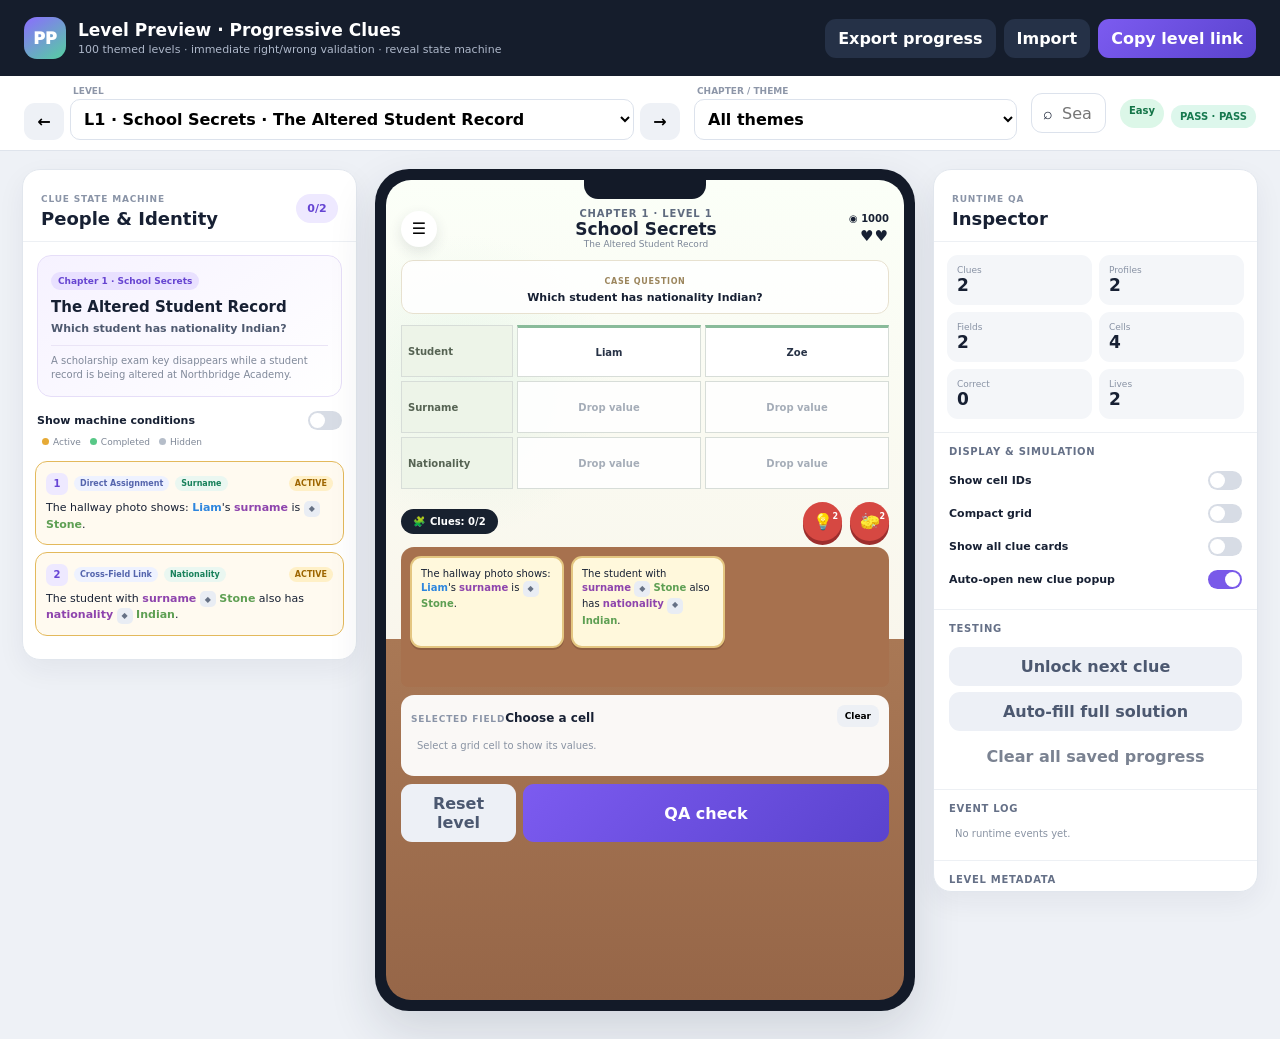
==== commit 0004cf08: "Add files via upload" ====
--- a/index.html
+++ b/index.html
@@ -22,9 +22,9 @@
 </main></div>
 <div id="toast" class="toast"></div>
 <div id="modalLayer" class="modal-layer" aria-hidden="true"><div id="modalCard" class="modal-card"></div></div>
-<script id="embeddedLevelData" type="application/json">{"version":4,"generatedFrom":"ProfilePerfect_100Levels_Excel2016(1).xlsx","mechanismSource":"Profile_Perfect_Clue_Reveal_Mechanism(1).docx","videoReviewed":"Profile Perfect Level 1-10 walkthrough","themes":{"School Secrets":{"chapter":1,"range":"1–10","fantasy":"Bí mật học đường","logicIdentity":"Role, seat, schedule, club, object ownership","chapterStory":"A scholarship exam key disappears at Northbridge Academy. Each case reveals who moved it and why.","primaryBackground":"Northbridge Academy","characterPool":"Ava Carter | Noah Reed | Mia Brooks | Liam Stone | Zoe Park | Ethan Cole | Chloe Hart | Lucas Finch","coreLocations":"Library | Science Lab | Gym | Art Room | Music Hall | Cafeteria"},"Dating & Cheating":{"chapter":2,"range":"11–20","fantasy":"Hẹn hò và phản bội","logicIdentity":"Relationship, secret meeting, gift, message","chapterStory":"Anna suspects one of four dates is hiding a second relationship. Profiles, receipts and travel records expose the truth.","primaryBackground":"Riverside City","characterPool":"Anna Vale | Alex Moore | Brian Lee | Chris Nolan | Daniel Reed | Sophie Grant | Maya Cole | Leo Hart","coreLocations":"Rooftop Cafe | Riverside Park | Cinema Hall | Italian Bistro | Art Gallery | Harbor Walk"},"Workplace Drama":{"chapter":3,"range":"21–30","fantasy":"Drama công sở","logicIdentity":"Role, task, access permission, schedule","chapterStory":"A confidential build of Project Atlas leaks from NovaWorks. The team must trace tasks, access cards and schedules.","primaryBackground":"NovaWorks Tower","characterPool":"Maya Chen | Owen Price | Nora Blake | Felix Grant | Iris Cole | Theo Ward | June Park | Caleb Stone","coreLocations":"Design Studio | Server Room | Finance Floor | QA Lab | Executive Wing | Cafeteria"},"Family Secrets":{"chapter":4,"range":"31–40","fantasy":"Bí mật gia đình","logicIdentity":"Bloodline, age, generation, inheritance","chapterStory":"The Vale family gathers to divide an estate, but a missing heir and altered documents challenge the inheritance.","primaryBackground":"Vale Estate","characterPool":"Eleanor Vale | Henry Vale | Clara Vale | Olivia Vale | Arthur Vale | Rose Vale | Julian Vale | Sophie Vale","coreLocations":"West Wing | Portrait Hall | Rose Garden | Old Library | Guest House | Lakeside Dock"},"Travel Mystery":{"chapter":5,"range":"41–50","fantasy":"Bí ẩn chuyến đi","logicIdentity":"Seat, baggage, room, route, timeline","chapterStory":"A passport and a coded suitcase are swapped during the Aurora Express journey. Passenger records reveal the route.","primaryBackground":"Aurora Express & Grand Meridian Hotel","characterPool":"Nina Brooks | Omar Reed | Elena Park | Jonas Cole | Priya Shah | Marco Lane | Tessa Ward | Hugo Stone","coreLocations":"Platform 1 | Observation Car | Dining Car | Cabin 204 | Grand Lobby | Harbor Terminal"},"Celebrity Scandal":{"chapter":6,"range":"51–60","fantasy":"Scandal người nổi tiếng","logicIdentity":"Public event, media evidence, schedule","chapterStory":"A backstage photo threatens pop star Luna Ray. Gala footage, schedules and staff accounts reveal who staged it.","primaryBackground":"Starlight Awards Week","characterPool":"Luna Ray | Kai Stone | Mira Bloom | Jace Cole | Nova Lane | Ruby Hart | Theo King | Sasha Reed","coreLocations":"Red Carpet | Backstage A | Press Room | Museum Gala | Studio 4 | Sky Theater"},"Fake Identity":{"chapter":7,"range":"61–70","fantasy":"Danh tính giả","logicIdentity":"Profile verification, contradiction, document mismatch","chapterStory":"Several online profiles appear to belong to Evelyn Cross. Documents, pets, jobs and devices expose the real identity.","primaryBackground":"CrossCheck Verification Lab","characterPool":"Evelyn Cross | Eva Crane | Lena Frost | Nora Cross | Mila Grey | Adrian Fox | Toby Reed | Iris Moon","coreLocations":"Birch Street | Harbor District | North Tower | Cedar Court | Old Market | West Station"},"Crime Investigation":{"chapter":8,"range":"71–80","fantasy":"Điều tra tội phạm","logicIdentity":"Motive, means, opportunity, alibi","chapterStory":"A rare painting is stolen from the Meridian Gallery. Detective Mara Quinn reconstructs suspects, evidence and alibis.","primaryBackground":"Meridian Gallery District","characterPool":"Mara Quinn | Adrian Holt | Bella Reed | Colin Shaw | Dina Frost | Evan Blake | Faye Stone | Gavin Cole","coreLocations":"Gallery Hall | Service Alley | School Annex | Cafe Corner | Storage Room | Riverside Path"},"Dark Mystery":{"chapter":9,"range":"81–90","fantasy":"Bí ẩn đen tối","logicIdentity":"Hidden rule, symbol, unreliable witness","chapterStory":"Blackwood Manor hides a secret society and a ritual ledger. Symbols and unreliable testimony reveal the house rule.","primaryBackground":"Blackwood Manor","characterPool":"Elara Blackwood | Silas Crow | Mara Wren | Jonas Ash | Ivy Thorn | Lucian Grey | Nora Bell | Theo Marsh","coreLocations":"Moon Hall | Alchemy Room | Crypt Door | North Tower | Ritual Garden | Old Chapel"},"Final Conspiracy":{"chapter":10,"range":"91–100","fantasy":"Âm mưu cuối cùng","logicIdentity":"Cross-chapter evidence, multi-chain deduction","chapterStory":"Evidence from every chapter points to the Mirror Network, a system using social profiles to manipulate real events.","primaryBackground":"Mirror Network Command","characterPool":"Ava Carter | Anna Vale | Maya Chen | Eleanor Vale | Nina Brooks | Luna Ray | Evelyn Cross | Mara Quinn","coreLocations":"Mirror Hub | Satellite Room | Cipher Vault | Archive Node | Launch Control | Data Garden"}},"levels":[{"level":1,"levelId":"SCHOOL_01","theme":"School Secrets","chapter":1,"chapterPosition":1,"chapterRole":"Easy","contentGroup":"People & Identity","caseTitle":"The Altered Student Record","playerQuestion":"Which student is linked to the altered scholarship record?","subjectType":"Student","subjects":["Liam","Zoe"],"fields":["Surname","Nationality"],"options":{"Surname":["Stone","Brooks"],"Nationality":["Spanish","Indian"]},"knownAnswers":{"Liam||Surname":"Stone","Liam||Nationality":"Spanish","Zoe||Surname":"Brooks","Zoe||Nationality":"Indian"},"clues":[{"id":"c_l1_1","no":1,"operator":"Case Evidence / Direct Assignment","field":"Surname","text":"The altered scholarship record confirms: liam's surname is Stone.","richText":"The altered scholarship record confirms: <color=\"#2E86DE\">Liam<\/color>'s <color=\"#8E44AD\">surname<\/color> is <sprite name =\"icon_stone\"> <color=\"#5E9F53\">Stone<\/color>.","dependency":"Advances the connected chapter investigation","resolvedValue":"Stone","constraint":{"ctype":"direct","field":"Surname","a":"Stone","b":null,"pos":null,"subject":"Liam","subject_idx":0,"hub_field":null},"uniqueCandidateCount":1,"action":"Apply the case evidence to the current grid constraint.","solveOutcome":"Resolve the profile linked to altered scholarship record.","qaStatus":"PASS","involvedCells":["Liam||Surname"],"phase":1,"priority":10,"initiallyVisible":true,"requiredProgress":0,"unlockCondition":{"type":"initial"},"revealBatchGroup":"phase:1:-1","completionCondition":{"type":"all_cells_correct","cells":["Liam||Surname"]},"revealPolicy":"ALL_VISIBLE"},{"id":"c_l1_2","no":2,"operator":"Chain Link","field":"Nationality","text":"The student whose surname is Stone has nationality Spanish.","richText":"The student whose <color=\"#8E44AD\">surname<\/color> is <sprite name =\"icon_stone\"> <color=\"#5E9F53\">Stone<\/color> has <color=\"#8E44AD\">nationality<\/color> <sprite name =\"icon_spanish\"> <color=\"#5E9F53\">Spanish<\/color>.","dependency":"Depends on solved Surname","resolvedValue":"Spanish","constraint":{"ctype":"link","field":"Nationality","a":"Stone","b":"Spanish","pos":null,"subject":null,"subject_idx":null,"hub_field":"Surname"},"uniqueCandidateCount":1,"action":"Read clue and apply constraint to Nationality.","solveOutcome":"Narrow Nationality; target value: Spanish.","qaStatus":"PASS","involvedCells":["Liam||Surname","Liam||Nationality"],"phase":1,"priority":20,"initiallyVisible":true,"requiredProgress":0,"unlockCondition":{"type":"initial"},"revealBatchGroup":"phase:1:-1","completionCondition":{"type":"all_cells_correct","cells":["Liam||Surname","Liam||Nationality"]},"revealPolicy":"ALL_VISIBLE"}],"sourceDifficulty":"Very Easy","sourceScore":4,"sourceGeometry":"2 subjects × 2 attributes","logicIdentity":"Role, seat, schedule, club, object ownership","logicPatternMix":"direct:1, link:1","uniqueSolution":"PASS","finalReveal":"Liam is linked to the altered scholarship record. The edit was made minutes after the exam key disappeared, making the student the first lead—not the culprit.","assetReuse":"Reuse Northbridge Academy background, chapter character bases, shared clue frame and profile cards.","newAssetScope":"Student set; Surname, Nationality icons; case-specific reveal prop.","qaNotes":"Generated from source Level 1 geometry (2 subjects × 2 attributes); clue constraints machine-validated per field. Original Profile Perfect clue wording was not reused. Full-file QA applied: semantic value pools, answerable player question, non-leaking subjects and balanced rich-text tags. Sprite naming remains a Dev/Art mapping gate. Narrative rework: connected story beat, grid-backed target criteria, Level 9 twist and Level 10 chapter payoff/meta hook.","sourceStructureUrl":"https://profileperfect.org/level/1","chapterStory":"A scholarship exam key disappears at Northbridge Academy. Each case reveals who moved it and why.","primaryBackground":"Northbridge Academy","backgroundScene":"Northbridge Academy","artRisk":"Low","artReviewStatus":"TO REVIEW","validationGate":"PASS","stats":{"subjects":2,"fields":2,"cells":4,"clues":2,"multiValueCells":0},"revealModel":{"name":"Progressive Clue Reveal State Machine","maxActiveClues":4,"revealBatchSize":2,"lives":2}},{"level":2,"levelId":"SCHOOL_02","theme":"School Secrets","chapter":1,"chapterPosition":2,"chapterRole":"Easy","contentGroup":"Animals & Pets","caseTitle":"The Pet Tag by the Office","playerQuestion":"Which class pet is linked to the pet tag found outside the exam office?","subjectType":"Class Pet","subjects":["Class Pet A","Class Pet B","Class Pet C"],"fields":["Name","Breed"],"options":{"Name":["Oreo","Leo","Biscuit"],"Breed":["Beagle","Pomeranian","Corgi"]},"knownAnswers":{"Class Pet A||Name":"Oreo","Class Pet A||Breed":"Beagle","Class Pet B||Name":"Leo","Class Pet B||Breed":"Pomeranian","Class Pet C||Name":"Biscuit","Class Pet C||Breed":"Corgi"},"clues":[{"id":"c_l2_1","no":1,"operator":"Case Evidence / Direct Assignment","field":"Name","text":"The pet tag found outside the exam office confirms: class Pet A is named Oreo.","richText":"The pet tag found outside the exam office confirms: <color=\"#2E86DE\">Class Pet A<\/color> is named <sprite name =\"icon_oreo\"> <color=\"#5E9F53\">Oreo<\/color>.","dependency":"Advances the connected chapter investigation","resolvedValue":"Oreo","constraint":{"ctype":"direct","field":"Name","a":"Oreo","b":null,"pos":null,"subject":"Class Pet A","subject_idx":0,"hub_field":null},"uniqueCandidateCount":1,"action":"Apply the case evidence to the current grid constraint.","solveOutcome":"Resolve the profile linked to pet tag found outside the exam office.","qaStatus":"PASS","involvedCells":["Class Pet A||Name"],"phase":1,"priority":10,"initiallyVisible":true,"requiredProgress":0,"unlockCondition":{"type":"initial"},"revealBatchGroup":"phase:1:-2","completionCondition":{"type":"all_cells_correct","cells":["Class Pet A||Name"]},"revealPolicy":"ON_CLUE_SATISFIED"},{"id":"c_l2_2","no":2,"operator":"Direct Assignment","field":"Name","text":"Class Pet C is named Biscuit.","richText":"<color=\"#2E86DE\">Class Pet C<\/color> is named <sprite name =\"icon_biscuit\"> <color=\"#5E9F53\">Biscuit<\/color>.","dependency":"Hub field anchor","resolvedValue":"Biscuit","constraint":{"ctype":"direct","field":"Name","a":"Biscuit","b":null,"pos":null,"subject":"Class Pet C","subject_idx":2,"hub_field":null},"uniqueCandidateCount":1,"action":"Read clue and apply constraint to Name.","solveOutcome":"Narrow Name; target value: Biscuit.","qaStatus":"PASS","involvedCells":["Class Pet C||Name"],"phase":1,"priority":20,"initiallyVisible":true,"requiredProgress":0,"unlockCondition":{"type":"initial"},"revealBatchGroup":"phase:1:-1","completionCondition":{"type":"all_cells_correct","cells":["Class Pet C||Name"]},"revealPolicy":"ON_CLUE_SATISFIED"},{"id":"c_l2_3","no":3,"operator":"Chain Link","field":"Breed","text":"The class pet whose name is Oreo is a Beagle.","richText":"The class pet whose <color=\"#8E44AD\">name<\/color> is <sprite name =\"icon_oreo\"> <color=\"#5E9F53\">Oreo<\/color> is a <sprite name =\"icon_beagle\"> <color=\"#5E9F53\">Beagle<\/color>.","dependency":"Depends on solved Name","resolvedValue":"Beagle","constraint":{"ctype":"link","field":"Breed","a":"Oreo","b":"Beagle","pos":null,"subject":null,"subject_idx":null,"hub_field":"Name"},"uniqueCandidateCount":1,"action":"Read clue and apply constraint to Breed.","solveOutcome":"Narrow Breed; target value: Beagle.","qaStatus":"PASS","involvedCells":["Class Pet A||Name","Class Pet A||Breed"],"phase":1,"priority":30,"initiallyVisible":true,"requiredProgress":0,"unlockCondition":{"type":"initial"},"revealBatchGroup":"phase:1:-1","completionCondition":{"type":"all_cells_correct","cells":["Class Pet A||Name","Class Pet A||Breed"]},"revealPolicy":"ON_CLUE_SATISFIED"},{"id":"c_l2_4","no":4,"operator":"Chain Link","field":"Breed","text":"A locker note shows: the class pet whose name is Leo is a Pomeranian.","richText":"A locker note shows: the class pet whose <color=\"#8E44AD\">name<\/color> is <sprite name =\"icon_leo\"> <color=\"#5E9F53\">Leo<\/color> is a <sprite name =\"icon_pomeranian\"> <color=\"#5E9F53\">Pomeranian<\/color>.","dependency":"Depends on solved Name","resolvedValue":"Pomeranian","constraint":{"ctype":"link","field":"Breed","a":"Leo","b":"Pomeranian","pos":null,"subject":null,"subject_idx":null,"hub_field":"Name"},"uniqueCandidateCount":1,"action":"Read clue and apply constraint to Breed.","solveOutcome":"Narrow Breed; target value: Pomeranian.","qaStatus":"PASS","involvedCells":["Class Pet B||Name","Class Pet B||Breed"],"phase":2,"priority":40,"initiallyVisible":false,"requiredProgress":1,"unlockCondition":{"type":"fact_resolved","cell":"Class Pet B||Name","label":"Name: Leo resolved"},"revealBatchGroup":"fact:Class Pet B||Name","completionCondition":{"type":"all_cells_correct","cells":["Class Pet B||Name","Class Pet B||Breed"]},"revealPolicy":"ON_FACT_RESOLVED"}],"sourceDifficulty":"Very Easy","sourceScore":6,"sourceGeometry":"3 subjects × 2 attributes","logicIdentity":"Role, seat, schedule, club, object ownership","logicPatternMix":"direct:2, link:2","uniqueSolution":"PASS","finalReveal":"Class Pet B is linked to the pet tag found outside the exam office. The tag places a mascot route beside the exam corridor after school.","assetReuse":"Reuse Northbridge Academy background, chapter character bases, shared clue frame and profile cards.","newAssetScope":"Class Pet set; Name, Breed icons; case-specific reveal prop.","qaNotes":"Generated from source Level 2 geometry (3 subjects × 2 attributes); clue constraints machine-validated per field. Original Profile Perfect clue wording was not reused. Full-file QA applied: semantic value pools, answerable player question, non-leaking subjects and balanced rich-text tags. Sprite naming remains a Dev/Art mapping gate. Narrative rework: connected story beat, grid-backed target criteria, Level 9 twist and Level 10 chapter payoff/meta hook.","sourceStructureUrl":"https://profileperfect.org/level/2","chapterStory":"A scholarship exam key disappears at Northbridge Academy. Each case reveals who moved it and why.","primaryBackground":"Northbridge Academy","backgroundScene":"Northbridge Academy","artRisk":"Low","artReviewStatus":"TO REVIEW","validationGate":"PASS","stats":{"subjects":3,"fields":2,"cells":6,"clues":4,"multiValueCells":0},"revealModel":{"name":"Progressive Clue Reveal State Machine","maxActiveClues":4,"revealBatchSize":2,"lives":2}},{"level":3,"levelId":"SCHOOL_03","theme":"School Secrets","chapter":1,"chapterPosition":3,"chapterRole":"Easy","contentGroup":"Home & Interior","caseTitle":"The Auditorium Side Door","playerQuestion":"Which classroom is linked to the evening room log?","subjectType":"Classroom","subjects":["Classroom A","Classroom B"],"fields":["Room Type","Wall Display","Floor Mark"],"options":{"Room Type":["Auditorium","Student Office"],"Wall Display":["Safety Rules","Club Board"],"Floor Mark":["Green Arrow","Red Tiles"]},"knownAnswers":{"Classroom A||Room Type":"Auditorium","Classroom A||Wall Display":"Safety Rules","Classroom A||Floor Mark":"Green Arrow","Classroom B||Room Type":"Student Office","Classroom B||Wall Display":"Club Board","Classroom B||Floor Mark":"Red Tiles"},"clues":[{"id":"c_l3_1","no":1,"operator":"Case Evidence / Direct Assignment","field":"Room Type","text":"The evening room log confirms: classroom A's room type is Auditorium.","richText":"The evening room log confirms: <color=\"#2E86DE\">Classroom A<\/color>'s <color=\"#8E44AD\">room type<\/color> is <sprite name =\"icon_auditorium\"> <color=\"#5E9F53\">Auditorium<\/color>.","dependency":"Advances the connected chapter investigation","resolvedValue":"Auditorium","constraint":{"ctype":"direct","field":"Room Type","a":"Auditorium","b":null,"pos":null,"subject":"Classroom A","subject_idx":0,"hub_field":null},"uniqueCandidateCount":1,"action":"Apply the case evidence to the current grid constraint.","solveOutcome":"Resolve the profile linked to evening room log.","qaStatus":"PASS","involvedCells":["Classroom A||Room Type"],"phase":1,"priority":10,"initiallyVisible":true,"requiredProgress":0,"unlockCondition":{"type":"initial"},"revealBatchGroup":"phase:1:-2","completionCondition":{"type":"all_cells_correct","cells":["Classroom A||Room Type"]},"revealPolicy":"ALL_VISIBLE"},{"id":"c_l3_2","no":2,"operator":"Chain Link","field":"Wall Display","text":"The classroom whose room type is Auditorium has wall display Safety Rules.","richText":"The classroom whose <color=\"#8E44AD\">room type<\/color> is <sprite name =\"icon_auditorium\"> <color=\"#5E9F53\">Auditorium<\/color> has <color=\"#8E44AD\">wall display<\/color> <sprite name =\"icon_safety_rules\"> <color=\"#5E9F53\">Safety Rules<\/color>.","dependency":"Depends on solved Room Type","resolvedValue":"Safety Rules","constraint":{"ctype":"link","field":"Wall Display","a":"Auditorium","b":"Safety Rules","pos":null,"subject":null,"subject_idx":null,"hub_field":"Room Type"},"uniqueCandidateCount":1,"action":"Read clue and apply constraint to Wall Display.","solveOutcome":"Narrow Wall Display; target value: Safety Rules.","qaStatus":"PASS","involvedCells":["Classroom A||Room Type","Classroom A||Wall Display"],"phase":1,"priority":20,"initiallyVisible":true,"requiredProgress":0,"unlockCondition":{"type":"initial"},"revealBatchGroup":"phase:1:-1","completionCondition":{"type":"all_cells_correct","cells":["Classroom A||Room Type","Classroom A||Wall Display"]},"revealPolicy":"ALL_VISIBLE"},{"id":"c_l3_3","no":3,"operator":"Chain Link","field":"Floor Mark","text":"The classroom whose room type is Auditorium has floor mark Green Arrow.","richText":"The classroom whose <color=\"#8E44AD\">room type<\/color> is <sprite name =\"icon_auditorium\"> <color=\"#5E9F53\">Auditorium<\/color> has <color=\"#8E44AD\">floor mark<\/color> <sprite name =\"icon_green_arrow\"> <color=\"#5E9F53\">Green Arrow<\/color>.","dependency":"Depends on solved Room Type","resolvedValue":"Green Arrow","constraint":{"ctype":"link","field":"Floor Mark","a":"Auditorium","b":"Green Arrow","pos":null,"subject":null,"subject_idx":null,"hub_field":"Room Type"},"uniqueCandidateCount":1,"action":"Read clue and apply constraint to Floor Mark.","solveOutcome":"Narrow Floor Mark; target value: Green Arrow.","qaStatus":"PASS","involvedCells":["Classroom A||Room Type","Classroom A||Floor Mark"],"phase":1,"priority":30,"initiallyVisible":true,"requiredProgress":0,"unlockCondition":{"type":"initial"},"revealBatchGroup":"phase:1:-1","completionCondition":{"type":"all_cells_correct","cells":["Classroom A||Room Type","Classroom A||Floor Mark"]},"revealPolicy":"ALL_VISIBLE"}],"sourceDifficulty":"Very Easy","sourceScore":6,"sourceGeometry":"2 subjects × 3 attributes","logicIdentity":"Role, seat, schedule, club, object ownership","logicPatternMix":"direct:1, link:2","uniqueSolution":"PASS","finalReveal":"Classroom A is linked to the evening room log. The marked route connects the auditorium side door to the trophy corridor.","assetReuse":"Reuse Northbridge Academy background, chapter character bases, shared clue frame and profile cards.","newAssetScope":"Classroom set; Room Type, Wall Display, Floor Mark icons; case-specific reveal prop.","qaNotes":"Generated from source Level 3 geometry (2 subjects × 3 attributes); clue constraints machine-validated per field. Original Profile Perfect clue wording was not reused. Full-file QA applied: semantic value pools, answerable player question, non-leaking subjects and balanced rich-text tags. Sprite naming remains a Dev/Art mapping gate. Narrative rework: connected story beat, grid-backed target criteria, Level 9 twist and Level 10 chapter payoff/meta hook.","sourceStructureUrl":"https://profileperfect.org/level/3","chapterStory":"A scholarship exam key disappears at Northbridge Academy. Each case reveals who moved it and why.","primaryBackground":"Northbridge Academy","backgroundScene":"Northbridge Academy","artRisk":"Low","artReviewStatus":"TO REVIEW","validationGate":"PASS","stats":{"subjects":2,"fields":3,"cells":6,"clues":3,"multiValueCells":0},"revealModel":{"name":"Progressive Clue Reveal State Machine","maxActiveClues":4,"revealBatchSize":2,"lives":2}},{"level":4,"levelId":"SCHOOL_04","theme":"School Secrets","chapter":1,"chapterPosition":4,"chapterRole":"Medium","contentGroup":"Fashion & Beauty","caseTitle":"The Borrowed Gold Watch","playerQuestion":"Which uniform is linked to the swapped accessory?","subjectType":"Uniform","subjects":["Uniform A","Uniform B","Uniform C"],"fields":["Pattern","Accessory"],"options":{"Pattern":["Chevron","Checkered","Floral"],"Accessory":["Leather Bracelet","Red Scarf","Gold Watch"]},"knownAnswers":{"Uniform A||Pattern":"Chevron","Uniform A||Accessory":"Leather Bracelet","Uniform B||Pattern":"Checkered","Uniform B||Accessory":"Red Scarf","Uniform C||Pattern":"Floral","Uniform C||Accessory":"Gold Watch"},"clues":[{"id":"c_l4_1","no":1,"operator":"Case Evidence / Directional Adjacency","field":"Pattern","text":"The swapped accessory confirms: chevron is directly on the left of Checkered.","richText":"The swapped accessory confirms: <sprite name =\"icon_chevron\"> <color=\"#5E9F53\">Chevron<\/color> is directly on the left of <sprite name =\"icon_checkered\"> <color=\"#5E9F53\">Checkered<\/color>.","dependency":"Advances the connected chapter investigation","resolvedValue":"Checkered","constraint":{"ctype":"immediate","field":"Pattern","a":"Chevron","b":"Checkered","pos":null,"subject":null,"subject_idx":null,"hub_field":null,"display_relation":"directional_adjacent"},"uniqueCandidateCount":1,"action":"Apply the case evidence to the current grid constraint.","solveOutcome":"Resolve the profile linked to swapped accessory.","qaStatus":"PASS","involvedCells":["Uniform A||Pattern","Uniform B||Pattern"],"phase":1,"priority":10,"initiallyVisible":true,"requiredProgress":0,"unlockCondition":{"type":"initial"},"revealBatchGroup":"phase:1:-1","completionCondition":{"type":"all_cells_correct","cells":["Uniform A||Pattern","Uniform B||Pattern"]},"revealPolicy":"ON_CLUE_SATISFIED"},{"id":"c_l4_2","no":2,"operator":"Left / Right Relation","field":"Pattern","text":"Chevron is on the left of Floral.","richText":"<sprite name =\"icon_chevron\"> <color=\"#5E9F53\">Chevron<\/color> is on the left of <sprite name =\"icon_floral\"> <color=\"#5E9F53\">Floral<\/color>.","dependency":"Hub field anchor","resolvedValue":"Floral","constraint":{"ctype":"before","field":"Pattern","a":"Chevron","b":"Floral","pos":null,"subject":null,"subject_idx":null,"hub_field":null,"display_relation":"left_of"},"uniqueCandidateCount":1,"action":"Place Chevron somewhere on the left of Floral in the fixed subject row.","solveOutcome":"Chevron must occupy a column to the left of Floral.","qaStatus":"PASS","involvedCells":["Uniform A||Pattern","Uniform C||Pattern"],"phase":1,"priority":20,"initiallyVisible":true,"requiredProgress":0,"unlockCondition":{"type":"initial"},"revealBatchGroup":"phase:1:-1","completionCondition":{"type":"all_cells_correct","cells":["Uniform A||Pattern","Uniform C||Pattern"]},"revealPolicy":"ON_CLUE_SATISFIED"},{"id":"c_l4_3","no":3,"operator":"Chain Link","field":"Accessory","text":"The uniform whose pattern is Chevron has accessory Leather Bracelet.","richText":"The uniform whose <color=\"#8E44AD\">pattern<\/color> is <sprite name =\"icon_chevron\"> <color=\"#5E9F53\">Chevron<\/color> has <color=\"#8E44AD\">accessory<\/color> <sprite name =\"icon_leather_bracelet\"> <color=\"#5E9F53\">Leather Bracelet<\/color>.","dependency":"Depends on solved Pattern","resolvedValue":"Leather Bracelet","constraint":{"ctype":"link","field":"Accessory","a":"Chevron","b":"Leather Bracelet","pos":null,"subject":null,"subject_idx":null,"hub_field":"Pattern"},"uniqueCandidateCount":1,"action":"Read clue and apply constraint to Accessory.","solveOutcome":"Narrow Accessory; target value: Leather Bracelet.","qaStatus":"PASS","involvedCells":["Uniform A||Pattern","Uniform A||Accessory"],"phase":2,"priority":30,"initiallyVisible":false,"requiredProgress":1,"unlockCondition":{"type":"fact_resolved","cell":"Uniform A||Pattern","label":"Pattern: Chevron resolved"},"revealBatchGroup":"fact:Uniform A||Pattern","completionCondition":{"type":"all_cells_correct","cells":["Uniform A||Pattern","Uniform A||Accessory"]},"revealPolicy":"ON_FACT_RESOLVED"},{"id":"c_l4_4","no":4,"operator":"Directional Adjacency","field":"Accessory","text":"Red Scarf is directly on the left of Gold Watch.","richText":"<sprite name =\"icon_red_scarf\"> <color=\"#5E9F53\">Red Scarf<\/color> is directly on the left of <sprite name =\"icon_gold_watch\"> <color=\"#5E9F53\">Gold Watch<\/color>.","dependency":"Depends on solved Pattern","resolvedValue":"Gold Watch","constraint":{"ctype":"immediate","field":"Accessory","a":"Red Scarf","b":"Gold Watch","pos":null,"subject":null,"subject_idx":null,"hub_field":null,"display_relation":"directional_adjacent"},"uniqueCandidateCount":1,"action":"Place Red Scarf directly on the left of Gold Watch in the fixed subject row.","solveOutcome":"Red Scarf and Gold Watch occupy adjacent columns, with Red Scarf on the left.","qaStatus":"PASS","involvedCells":["Uniform B||Accessory","Uniform C||Accessory"],"phase":3,"priority":40,"initiallyVisible":false,"requiredProgress":3,"unlockCondition":{"type":"clue_completed","clueId":"c_l4_3","label":"c_l4_3 completed"},"revealBatchGroup":"phase:3:0","completionCondition":{"type":"all_cells_correct","cells":["Uniform B||Accessory","Uniform C||Accessory"]},"revealPolicy":"GRID_PROGRESS_GATE"}],"sourceDifficulty":"Very Easy","sourceScore":6,"sourceGeometry":"3 subjects × 2 attributes","logicIdentity":"Role, seat, schedule, club, object ownership","logicPatternMix":"left_of:1, directional_adjacent:2, link:1","uniqueSolution":"PASS","finalReveal":"Uniform C is linked to the swapped accessory. The accessory swap created a false visual identity on the hallway camera.","assetReuse":"Reuse Northbridge Academy background, chapter character bases, shared clue frame and profile cards.","newAssetScope":"Uniform set; Pattern, Accessory icons; case-specific reveal prop.","qaNotes":"Generated from source Level 4 geometry (3 subjects × 2 attributes); clue constraints machine-validated per field. Original Profile Perfect clue wording was not reused. Full-file QA applied: semantic value pools, answerable player question, non-leaking subjects and balanced rich-text tags. Sprite naming remains a Dev/Art mapping gate. Narrative rework: connected story beat, grid-backed target criteria, Level 9 twist and Level 10 chapter payoff/meta hook.","sourceStructureUrl":"https://profileperfect.org/level/4","chapterStory":"A scholarship exam key disappears at Northbridge Academy. Each case reveals who moved it and why.","primaryBackground":"Northbridge Academy","backgroundScene":"Northbridge Academy","artRisk":"Medium","artReviewStatus":"TO REVIEW","validationGate":"PASS","stats":{"subjects":3,"fields":2,"cells":6,"clues":4,"multiValueCells":0},"revealModel":{"name":"Progressive Clue Reveal State Machine","maxActiveClues":4,"revealBatchSize":2,"lives":2}},{"level":5,"levelId":"SCHOOL_05","theme":"School Secrets","chapter":1,"chapterPosition":5,"chapterRole":"Medium","contentGroup":"Home & Family","caseTitle":"The False Pickup Entry","playerQuestion":"Which family is linked to the falsified pickup record?","subjectType":"Family","subjects":["Family A","Family B","Family C"],"fields":["Gate Decoration","Vehicle","Family Members"],"options":{"Gate Decoration":["Wood Panels","Glass Wall","Marble Floor"],"Vehicle":["School Bus","Black Taxi","White Van"],"Family Members":["4 Members","2 Members","3 Members"]},"knownAnswers":{"Family A||Gate Decoration":"Wood Panels","Family A||Vehicle":"School Bus","Family A||Family Members":"4 Members","Family B||Gate Decoration":"Glass Wall","Family B||Vehicle":"Black Taxi","Family B||Family Members":"2 Members","Family C||Gate Decoration":"Marble Floor","Family C||Vehicle":"White Van","Family C||Family Members":"3 Members"},"clues":[{"id":"c_l5_1","no":1,"operator":"Case Evidence / Directional Adjacency","field":"Gate Decoration","text":"The falsified pickup record confirms: glass Wall is directly on the left of Marble Floor.","richText":"The falsified pickup record confirms: <sprite name =\"icon_glass_wall\"> <color=\"#5E9F53\">Glass Wall<\/color> is directly on the left of <sprite name =\"icon_marble_floor\"> <color=\"#5E9F53\">Marble Floor<\/color>.","dependency":"Advances the connected chapter investigation","resolvedValue":"Marble Floor","constraint":{"ctype":"immediate","field":"Gate Decoration","a":"Glass Wall","b":"Marble Floor","pos":null,"subject":null,"subject_idx":null,"hub_field":null,"display_relation":"directional_adjacent"},"uniqueCandidateCount":1,"action":"Apply the case evidence to the current grid constraint.","solveOutcome":"Resolve the profile linked to falsified pickup record.","qaStatus":"PASS","involvedCells":["Family B||Gate Decoration","Family C||Gate Decoration"],"phase":1,"priority":10,"initiallyVisible":true,"requiredProgress":0,"unlockCondition":{"type":"initial"},"revealBatchGroup":"phase:1:-1","completionCondition":{"type":"all_cells_correct","cells":["Family B||Gate Decoration","Family C||Gate Decoration"]},"revealPolicy":"ON_CLUE_SATISFIED"},{"id":"c_l5_2","no":2,"operator":"Directional Adjacency","field":"Gate Decoration","text":"Wood Panels is directly on the left of Glass Wall.","richText":"<sprite name =\"icon_wood_panels\"> <color=\"#5E9F53\">Wood Panels<\/color> is directly on the left of <sprite name =\"icon_glass_wall\"> <color=\"#5E9F53\">Glass Wall<\/color>.","dependency":"Hub field anchor","resolvedValue":"Glass Wall","constraint":{"ctype":"immediate","field":"Gate Decoration","a":"Wood Panels","b":"Glass Wall","pos":null,"subject":null,"subject_idx":null,"hub_field":null,"display_relation":"directional_adjacent"},"uniqueCandidateCount":1,"action":"Place Wood Panels directly on the left of Glass Wall in the fixed subject row.","solveOutcome":"Wood Panels and Glass Wall occupy adjacent columns, with Wood Panels on the left.","qaStatus":"PASS","involvedCells":["Family A||Gate Decoration","Family B||Gate Decoration"],"phase":1,"priority":20,"initiallyVisible":true,"requiredProgress":0,"unlockCondition":{"type":"initial"},"revealBatchGroup":"phase:1:-1","completionCondition":{"type":"all_cells_correct","cells":["Family A||Gate Decoration","Family B||Gate Decoration"]},"revealPolicy":"ON_CLUE_SATISFIED"},{"id":"c_l5_3","no":3,"operator":"Chain Link","field":"Vehicle","text":"The family whose gate decoration is Wood Panels has vehicle School Bus.","richText":"The family whose <color=\"#8E44AD\">gate decoration<\/color> is <sprite name =\"icon_wood_panels\"> <color=\"#5E9F53\">Wood Panels<\/color> has <color=\"#8E44AD\">vehicle<\/color> <sprite name =\"icon_school_bus\"> <color=\"#5E9F53\">School Bus<\/color>.","dependency":"Depends on solved Gate Decoration","resolvedValue":"School Bus","constraint":{"ctype":"link","field":"Vehicle","a":"Wood Panels","b":"School Bus","pos":null,"subject":null,"subject_idx":null,"hub_field":"Gate Decoration"},"uniqueCandidateCount":1,"action":"Read clue and apply constraint to Vehicle.","solveOutcome":"Narrow Vehicle; target value: School Bus.","qaStatus":"PASS","involvedCells":["Family A||Gate Decoration","Family A||Vehicle"],"phase":2,"priority":30,"initiallyVisible":false,"requiredProgress":2,"unlockCondition":{"type":"fact_resolved","cell":"Family A||Gate Decoration","label":"Gate Decoration: Wood Panels resolved"},"revealBatchGroup":"fact:Family A||Gate Decoration","completionCondition":{"type":"all_cells_correct","cells":["Family A||Gate Decoration","Family A||Vehicle"]},"revealPolicy":"ON_FACT_RESOLVED"},{"id":"c_l5_4","no":4,"operator":"Negative Chain","field":"Vehicle","text":"The hallway camera confirms: the family whose gate decoration is Glass Wall does not have vehicle White Van.","richText":"The hallway camera confirms: the family whose <color=\"#8E44AD\">gate decoration<\/color> is <sprite name =\"icon_glass_wall\"> <color=\"#5E9F53\">Glass Wall<\/color> does not have <color=\"#8E44AD\">vehicle<\/color> <sprite name =\"icon_white_van\"> <color=\"#5E9F53\">White Van<\/color>.","dependency":"Depends on solved Gate Decoration","resolvedValue":"White Van","constraint":{"ctype":"negative_link","field":"Vehicle","a":"Glass Wall","b":"White Van","pos":null,"subject":null,"subject_idx":null,"hub_field":"Gate Decoration"},"uniqueCandidateCount":1,"action":"Read clue and apply constraint to Vehicle.","solveOutcome":"Narrow Vehicle; target value: White Van.","qaStatus":"PASS","involvedCells":["Family B||Gate Decoration","Family B||Vehicle"],"phase":2,"priority":40,"initiallyVisible":false,"requiredProgress":2,"unlockCondition":{"type":"fact_resolved","cell":"Family B||Gate Decoration","label":"Gate Decoration: Glass Wall resolved"},"revealBatchGroup":"fact:Family B||Gate Decoration","completionCondition":{"type":"all_cells_correct","cells":["Family B||Gate Decoration","Family B||Vehicle"]},"revealPolicy":"ON_FACT_RESOLVED"},{"id":"c_l5_5","no":5,"operator":"Chain Link","field":"Family Members","text":"The family whose gate decoration is Wood Panels has family members 4 Members.","richText":"The family whose <color=\"#8E44AD\">gate decoration<\/color> is <sprite name =\"icon_wood_panels\"> <color=\"#5E9F53\">Wood Panels<\/color> has <color=\"#8E44AD\">family members<\/color> <sprite name =\"icon_4_members\"> <color=\"#5E9F53\">4 Members<\/color>.","dependency":"Depends on solved Gate Decoration","resolvedValue":"4 Members","constraint":{"ctype":"link","field":"Family Members","a":"Wood Panels","b":"4 Members","pos":null,"subject":null,"subject_idx":null,"hub_field":"Gate Decoration"},"uniqueCandidateCount":1,"action":"Read clue and apply constraint to Family Members.","solveOutcome":"Narrow Family Members; target value: 4 Members.","qaStatus":"PASS","involvedCells":["Family A||Gate Decoration","Family A||Family Members"],"phase":3,"priority":50,"initiallyVisible":false,"requiredProgress":5,"unlockCondition":{"type":"fact_resolved","cell":"Family A||Gate Decoration","label":"Gate Decoration: Wood Panels resolved"},"revealBatchGroup":"fact:Family A||Gate Decoration","completionCondition":{"type":"all_cells_correct","cells":["Family A||Gate Decoration","Family A||Family Members"]},"revealPolicy":"ON_FACT_RESOLVED"},{"id":"c_l5_6","no":6,"operator":"Left / Right Relation","field":"Family Members","text":"2 Members is on the left of 3 Members.","richText":"<sprite name =\"icon_2_members\"> <color=\"#5E9F53\">2 Members<\/color> is on the left of <sprite name =\"icon_3_members\"> <color=\"#5E9F53\">3 Members<\/color>.","dependency":"Depends on solved Gate Decoration","resolvedValue":"3 Members","constraint":{"ctype":"before","field":"Family Members","a":"2 Members","b":"3 Members","pos":null,"subject":null,"subject_idx":null,"hub_field":null,"display_relation":"left_of"},"uniqueCandidateCount":1,"action":"Place 2 Members somewhere on the left of 3 Members in the fixed subject row.","solveOutcome":"2 Members must occupy a column to the left of 3 Members.","qaStatus":"PASS","involvedCells":["Family B||Family Members","Family C||Family Members"],"phase":3,"priority":60,"initiallyVisible":false,"requiredProgress":5,"unlockCondition":{"type":"clue_completed","clueId":"c_l5_5","label":"c_l5_5 completed"},"revealBatchGroup":"phase:3:1","completionCondition":{"type":"all_cells_correct","cells":["Family B||Family Members","Family C||Family Members"]},"revealPolicy":"GRID_PROGRESS_GATE"}],"sourceDifficulty":"Easy","sourceScore":9.45,"sourceGeometry":"3 subjects × 3 attributes","logicIdentity":"Role, seat, schedule, club, object ownership","logicPatternMix":"left_of:1, directional_adjacent:2, link:2, negative_link:1","uniqueSolution":"PASS","finalReveal":"Family B is linked to the falsified pickup record. The pickup entry claims the student left campus, but the vehicle record does not match.","assetReuse":"Reuse Northbridge Academy background, chapter character bases, shared clue frame and profile cards.","newAssetScope":"Family set; Gate Decoration, Vehicle, Family Members icons; case-specific reveal prop.","qaNotes":"Generated from source Level 5 geometry (3 subjects × 3 attributes); clue constraints machine-validated per field. Original Profile Perfect clue wording was not reused. Full-file QA applied: semantic value pools, answerable player question, non-leaking subjects and balanced rich-text tags. Sprite naming remains a Dev/Art mapping gate. Narrative rework: connected story beat, grid-backed target criteria, Level 9 twist and Level 10 chapter payoff/meta hook.","sourceStructureUrl":"https://profileperfect.org/level/5","chapterStory":"A scholarship exam key disappears at Northbridge Academy. Each case reveals who moved it and why.","primaryBackground":"Northbridge Academy","backgroundScene":"Northbridge Academy","artRisk":"Medium","artReviewStatus":"TO REVIEW","validationGate":"PASS","stats":{"subjects":3,"fields":3,"cells":9,"clues":6,"multiValueCells":0},"revealModel":{"name":"Progressive Clue Reveal State Machine","maxActiveClues":4,"revealBatchSize":2,"lives":2}},{"level":6,"levelId":"SCHOOL_06","theme":"School Secrets","chapter":1,"chapterPosition":6,"chapterRole":"Medium","contentGroup":"Fashion & Beauty","caseTitle":"The Resold Mascot Suit","playerQuestion":"Which costume is linked to the online costume receipt?","subjectType":"Costume","subjects":["Costume A","Costume B","Costume C"],"fields":["Costume Type","Color","Origin Club","Resale Price"],"options":{"Costume Type":["Choir Costume","Mascot Suit","Drama Costume"],"Color":["Ivory","Red","Blue"],"Origin Club":["Music Club","Drama Club","Science Club"],"Resale Price":["$55","$75","$35"]},"knownAnswers":{"Costume A||Costume Type":"Choir Costume","Costume A||Color":"Ivory","Costume A||Origin Club":"Music Club","Costume A||Resale Price":"$55","Costume B||Costume Type":"Mascot Suit","Costume B||Color":"Red","Costume B||Origin Club":"Drama Club","Costume B||Resale Price":"$75","Costume C||Costume Type":"Drama Costume","Costume C||Color":"Blue","Costume C||Origin Club":"Science Club","Costume C||Resale Price":"$35"},"clues":[{"id":"c_l6_1","no":1,"operator":"Case Evidence / Directional Adjacency","field":"Costume Type","text":"The online costume receipt confirms: mascot Suit is directly on the left of Drama Costume.","richText":"The online costume receipt confirms: <sprite name =\"icon_mascot_suit\"> <color=\"#5E9F53\">Mascot Suit<\/color> is directly on the left of <sprite name =\"icon_drama_costume\"> <color=\"#5E9F53\">Drama Costume<\/color>.","dependency":"Advances the connected chapter investigation","resolvedValue":"Drama Costume","constraint":{"ctype":"immediate","field":"Costume Type","a":"Mascot Suit","b":"Drama Costume","pos":null,"subject":null,"subject_idx":null,"hub_field":null,"display_relation":"directional_adjacent"},"uniqueCandidateCount":1,"action":"Apply the case evidence to the current grid constraint.","solveOutcome":"Resolve the profile linked to online costume receipt.","qaStatus":"PASS","involvedCells":["Costume B||Costume Type","Costume C||Costume Type"],"phase":1,"priority":10,"initiallyVisible":true,"requiredProgress":0,"unlockCondition":{"type":"initial"},"revealBatchGroup":"phase:1:-1","completionCondition":{"type":"all_cells_correct","cells":["Costume B||Costume Type","Costume C||Costume Type"]},"revealPolicy":"ON_CLUE_SATISFIED"},{"id":"c_l6_2","no":2,"operator":"Left / Right Relation","field":"Costume Type","text":"Choir Costume is on the left of Mascot Suit.","richText":"<sprite name =\"icon_choir_costume\"> <color=\"#5E9F53\">Choir Costume<\/color> is on the left of <sprite name =\"icon_mascot_suit\"> <color=\"#5E9F53\">Mascot Suit<\/color>.","dependency":"Hub field anchor","resolvedValue":"Mascot Suit","constraint":{"ctype":"before","field":"Costume Type","a":"Choir Costume","b":"Mascot Suit","pos":null,"subject":null,"subject_idx":null,"hub_field":null,"display_relation":"left_of"},"uniqueCandidateCount":1,"action":"Place Choir Costume somewhere on the left of Mascot Suit in the fixed subject row.","solveOutcome":"Choir Costume must occupy a column to the left of Mascot Suit.","qaStatus":"PASS","involvedCells":["Costume A||Costume Type","Costume B||Costume Type"],"phase":1,"priority":20,"initiallyVisible":true,"requiredProgress":0,"unlockCondition":{"type":"initial"},"revealBatchGroup":"phase:1:-1","completionCondition":{"type":"all_cells_correct","cells":["Costume A||Costume Type","Costume B||Costume Type"]},"revealPolicy":"ON_CLUE_SATISFIED"},{"id":"c_l6_3","no":3,"operator":"Chain Link","field":"Color","text":"The costume whose costume type is Choir Costume has color Ivory.","richText":"The costume whose <color=\"#8E44AD\">costume type<\/color> is <sprite name =\"icon_choir_costume\"> <color=\"#5E9F53\">Choir Costume<\/color> has <color=\"#8E44AD\">color<\/color> <sprite name =\"icon_ivory\"> <color=\"#5E9F53\">Ivory<\/color>.","dependency":"Depends on solved Costume Type","resolvedValue":"Ivory","constraint":{"ctype":"link","field":"Color","a":"Choir Costume","b":"Ivory","pos":null,"subject":null,"subject_idx":null,"hub_field":"Costume Type"},"uniqueCandidateCount":1,"action":"Read clue and apply constraint to Color.","solveOutcome":"Narrow Color; target value: Ivory.","qaStatus":"PASS","involvedCells":["Costume A||Costume Type","Costume A||Color"],"phase":2,"priority":30,"initiallyVisible":false,"requiredProgress":2,"unlockCondition":{"type":"fact_resolved","cell":"Costume A||Costume Type","label":"Costume Type: Choir Costume resolved"},"revealBatchGroup":"fact:Costume A||Costume Type","completionCondition":{"type":"all_cells_correct","cells":["Costume A||Costume Type","Costume A||Color"]},"revealPolicy":"ON_FACT_RESOLVED"},{"id":"c_l6_4","no":4,"operator":"Negative Chain","field":"Color","text":"A locker note shows: the costume whose costume type is Drama Costume does not have color Red.","richText":"A locker note shows: the costume whose <color=\"#8E44AD\">costume type<\/color> is <sprite name =\"icon_drama_costume\"> <color=\"#5E9F53\">Drama Costume<\/color> does not have <color=\"#8E44AD\">color<\/color> <sprite name =\"icon_red\"> <color=\"#5E9F53\">Red<\/color>.","dependency":"Depends on solved Costume Type","resolvedValue":"Red","constraint":{"ctype":"negative_link","field":"Color","a":"Drama Costume","b":"Red","pos":null,"subject":null,"subject_idx":null,"hub_field":"Costume Type"},"uniqueCandidateCount":1,"action":"Read clue and apply constraint to Color.","solveOutcome":"Narrow Color; target value: Red.","qaStatus":"PASS","involvedCells":["Costume C||Costume Type","Costume C||Color"],"phase":2,"priority":40,"initiallyVisible":false,"requiredProgress":2,"unlockCondition":{"type":"fact_resolved","cell":"Costume C||Costume Type","label":"Costume Type: Drama Costume resolved"},"revealBatchGroup":"fact:Costume C||Costume Type","completionCondition":{"type":"all_cells_correct","cells":["Costume C||Costume Type","Costume C||Color"]},"revealPolicy":"ON_FACT_RESOLVED"},{"id":"c_l6_5","no":5,"operator":"Chain Link","field":"Origin Club","text":"The costume whose costume type is Choir Costume has origin club Music Club.","richText":"The costume whose <color=\"#8E44AD\">costume type<\/color> is <sprite name =\"icon_choir_costume\"> <color=\"#5E9F53\">Choir Costume<\/color> has <color=\"#8E44AD\">origin club<\/color> <sprite name =\"icon_music_club\"> <color=\"#5E9F53\">Music Club<\/color>.","dependency":"Depends on solved Costume Type","resolvedValue":"Music Club","constraint":{"ctype":"link","field":"Origin Club","a":"Choir Costume","b":"Music Club","pos":null,"subject":null,"subject_idx":null,"hub_field":"Costume Type"},"uniqueCandidateCount":1,"action":"Read clue and apply constraint to Origin Club.","solveOutcome":"Narrow Origin Club; target value: Music Club.","qaStatus":"PASS","involvedCells":["Costume A||Costume Type","Costume A||Origin Club"],"phase":2,"priority":50,"initiallyVisible":false,"requiredProgress":2,"unlockCondition":{"type":"fact_resolved","cell":"Costume A||Costume Type","label":"Costume Type: Choir Costume resolved"},"revealBatchGroup":"fact:Costume A||Costume Type","completionCondition":{"type":"all_cells_correct","cells":["Costume A||Costume Type","Costume A||Origin Club"]},"revealPolicy":"ON_FACT_RESOLVED"},{"id":"c_l6_6","no":6,"operator":"Negative Chain","field":"Origin Club","text":"The costume whose costume type is Drama Costume does not have origin club Drama Club.","richText":"The costume whose <color=\"#8E44AD\">costume type<\/color> is <sprite name =\"icon_drama_costume\"> <color=\"#5E9F53\">Drama Costume<\/color> does not have <color=\"#8E44AD\">origin club<\/color> <sprite name =\"icon_drama_club\"> <color=\"#5E9F53\">Drama Club<\/color>.","dependency":"Depends on solved Costume Type","resolvedValue":"Drama Club","constraint":{"ctype":"negative_link","field":"Origin Club","a":"Drama Costume","b":"Drama Club","pos":null,"subject":null,"subject_idx":null,"hub_field":"Costume Type"},"uniqueCandidateCount":1,"action":"Read clue and apply constraint to Origin Club.","solveOutcome":"Narrow Origin Club; target value: Drama Club.","qaStatus":"PASS","involvedCells":["Costume C||Costume Type","Costume C||Origin Club"],"phase":3,"priority":60,"initiallyVisible":false,"requiredProgress":7,"unlockCondition":{"type":"fact_resolved","cell":"Costume C||Costume Type","label":"Costume Type: Drama Costume resolved"},"revealBatchGroup":"fact:Costume C||Costume Type","completionCondition":{"type":"all_cells_correct","cells":["Costume C||Costume Type","Costume C||Origin Club"]},"revealPolicy":"ON_FACT_RESOLVED"},{"id":"c_l6_7","no":7,"operator":"Chain Link","field":"Resale Price","text":"The costume whose costume type is Choir Costume has resale price $55.","richText":"The costume whose <color=\"#8E44AD\">costume type<\/color> is <sprite name =\"icon_choir_costume\"> <color=\"#5E9F53\">Choir Costume<\/color> has <color=\"#8E44AD\">resale price<\/color> <sprite name =\"icon_55\"> <color=\"#5E9F53\">$55<\/color>.","dependency":"Depends on solved Costume Type","resolvedValue":"$55","constraint":{"ctype":"link","field":"Resale Price","a":"Choir Costume","b":"$55","pos":null,"subject":null,"subject_idx":null,"hub_field":"Costume Type"},"uniqueCandidateCount":1,"action":"Read clue and apply constraint to Resale Price.","solveOutcome":"Narrow Resale Price; target value: $55.","qaStatus":"PASS","involvedCells":["Costume A||Costume Type","Costume A||Resale Price"],"phase":3,"priority":70,"initiallyVisible":false,"requiredProgress":7,"unlockCondition":{"type":"fact_resolved","cell":"Costume A||Costume Type","label":"Costume Type: Choir Costume resolved"},"revealBatchGroup":"fact:Costume A||Costume Type","completionCondition":{"type":"all_cells_correct","cells":["Costume A||Costume Type","Costume A||Resale Price"]},"revealPolicy":"ON_FACT_RESOLVED"},{"id":"c_l6_8","no":8,"operator":"Left / Right Relation","field":"Resale Price","text":"$75 is on the left of $35.","richText":"<sprite name =\"icon_75\"> <color=\"#5E9F53\">$75<\/color> is on the left of <sprite name =\"icon_35\"> <color=\"#5E9F53\">$35<\/color>.","dependency":"Depends on solved Costume Type","resolvedValue":"$35","constraint":{"ctype":"before","field":"Resale Price","a":"$75","b":"$35","pos":null,"subject":null,"subject_idx":null,"hub_field":null,"display_relation":"left_of"},"uniqueCandidateCount":1,"action":"Place $75 somewhere on the left of $35 in the fixed subject row.","solveOutcome":"$75 must occupy a column to the left of $35.","qaStatus":"PASS","involvedCells":["Costume B||Resale Price","Costume C||Resale Price"],"phase":3,"priority":80,"initiallyVisible":false,"requiredProgress":7,"unlockCondition":{"type":"clue_completed","clueId":"c_l6_7","label":"c_l6_7 completed"},"revealBatchGroup":"phase:3:2","completionCondition":{"type":"all_cells_correct","cells":["Costume B||Resale Price","Costume C||Resale Price"]},"revealPolicy":"GRID_PROGRESS_GATE"}],"sourceDifficulty":"Medium","sourceScore":13.5,"sourceGeometry":"3 subjects × 4 attributes","logicIdentity":"Role, seat, schedule, club, object ownership","logicPatternMix":"left_of:2, directional_adjacent:1, link:3, negative_link:2","uniqueSolution":"PASS","finalReveal":"Costume A is linked to the online costume receipt. A receipt hidden inside the costume links the resale to the student-council storeroom.","assetReuse":"Reuse Northbridge Academy background, chapter character bases, shared clue frame and profile cards.","newAssetScope":"Costume set; Costume Type, Color, Origin Club icons; case-specific reveal prop.","qaNotes":"Generated from source Level 6 geometry (3 subjects × 4 attributes); clue constraints machine-validated per field. Original Profile Perfect clue wording was not reused. Full-file QA applied: semantic value pools, answerable player question, non-leaking subjects and balanced rich-text tags. Sprite naming remains a Dev/Art mapping gate. Narrative rework: connected story beat, grid-backed target criteria, Level 9 twist and Level 10 chapter payoff/meta hook.","sourceStructureUrl":"https://profileperfect.org/level/6","chapterStory":"A scholarship exam key disappears at Northbridge Academy. Each case reveals who moved it and why.","primaryBackground":"Northbridge Academy","backgroundScene":"Northbridge Academy","artRisk":"Medium","artReviewStatus":"TO REVIEW","validationGate":"PASS","stats":{"subjects":3,"fields":4,"cells":12,"clues":8,"multiValueCells":0},"revealModel":{"name":"Progressive Clue Reveal State Machine","maxActiveClues":4,"revealBatchSize":2,"lives":2}},{"level":7,"levelId":"SCHOOL_07","theme":"School Secrets","chapter":1,"chapterPosition":7,"chapterRole":"Hard","contentGroup":"Work & Office","caseTitle":"The Late Staff Access","playerQuestion":"Which staff profile is linked to the staff alibi mismatch?","subjectType":"Staff Profile","subjects":["Noah Reed","Mia Brooks","Liam Stone","Zoe Park"],"fields":["Staff Role","After-School Activity","Years of Service"],"options":{"Staff Role":["Office Administrator","Teacher","Librarian","Coach"],"After-School Activity":["Sports Training","Robotics Club","Drama Rehearsal","Library Duty"],"Years of Service":["4 years","16 years","8 years","12 years"]},"knownAnswers":{"Noah Reed||Staff Role":"Office Administrator","Noah Reed||After-School Activity":"Sports Training","Noah Reed||Years of Service":"4 years","Mia Brooks||Staff Role":"Teacher","Mia Brooks||After-School Activity":"Robotics Club","Mia Brooks||Years of Service":"16 years","Liam Stone||Staff Role":"Librarian","Liam Stone||After-School Activity":"Drama Rehearsal","Liam Stone||Years of Service":"8 years","Zoe Park||Staff Role":"Coach","Zoe Park||After-School Activity":"Library Duty","Zoe Park||Years of Service":"12 years"},"clues":[{"id":"c_l7_1","no":1,"operator":"Case Evidence / Directional Adjacency","field":"Staff Role","text":"The staff alibi mismatch confirms: teacher is directly on the left of Librarian.","richText":"The staff alibi mismatch confirms: <sprite name =\"icon_teacher\"> <color=\"#5E9F53\">Teacher<\/color> is directly on the left of <sprite name =\"icon_librarian\"> <color=\"#5E9F53\">Librarian<\/color>.","dependency":"Advances the connected chapter investigation","resolvedValue":"Librarian","constraint":{"ctype":"immediate","field":"Staff Role","a":"Teacher","b":"Librarian","pos":null,"subject":null,"subject_idx":null,"hub_field":null,"display_relation":"directional_adjacent"},"uniqueCandidateCount":1,"action":"Apply the case evidence to the current grid constraint.","solveOutcome":"Resolve the profile linked to staff alibi mismatch.","qaStatus":"PASS","involvedCells":["Mia Brooks||Staff Role","Liam Stone||Staff Role"],"phase":1,"priority":10,"initiallyVisible":true,"requiredProgress":0,"unlockCondition":{"type":"initial"},"revealBatchGroup":"phase:1:-1","completionCondition":{"type":"all_cells_correct","cells":["Mia Brooks||Staff Role","Liam Stone||Staff Role"]},"revealPolicy":"ON_CLUE_SATISFIED"},{"id":"c_l7_2","no":2,"operator":"Directional Adjacency","field":"Staff Role","text":"Office Administrator is directly on the left of Teacher.","richText":"<sprite name =\"icon_office_administrator\"> <color=\"#5E9F53\">Office Administrator<\/color> is directly on the left of <sprite name =\"icon_teacher\"> <color=\"#5E9F53\">Teacher<\/color>.","dependency":"Hub field anchor","resolvedValue":"Teacher","constraint":{"ctype":"immediate","field":"Staff Role","a":"Office Administrator","b":"Teacher","pos":null,"subject":null,"subject_idx":null,"hub_field":null,"display_relation":"directional_adjacent"},"uniqueCandidateCount":1,"action":"Place Office Administrator directly on the left of Teacher in the fixed subject row.","solveOutcome":"Office Administrator and Teacher occupy adjacent columns, with Office Administrator on the left.","qaStatus":"PASS","involvedCells":["Noah Reed||Staff Role","Mia Brooks||Staff Role"],"phase":1,"priority":20,"initiallyVisible":true,"requiredProgress":0,"unlockCondition":{"type":"initial"},"revealBatchGroup":"phase:1:-1","completionCondition":{"type":"all_cells_correct","cells":["Noah Reed||Staff Role","Mia Brooks||Staff Role"]},"revealPolicy":"ON_CLUE_SATISFIED"},{"id":"c_l7_3","no":3,"operator":"Directional Adjacency","field":"Staff Role","text":"Librarian is directly on the left of Coach.","richText":"<sprite name =\"icon_librarian\"> <color=\"#5E9F53\">Librarian<\/color> is directly on the left of <sprite name =\"icon_coach\"> <color=\"#5E9F53\">Coach<\/color>.","dependency":"Hub field anchor","resolvedValue":"Coach","constraint":{"ctype":"immediate","field":"Staff Role","a":"Librarian","b":"Coach","pos":null,"subject":null,"subject_idx":null,"hub_field":null,"display_relation":"directional_adjacent"},"uniqueCandidateCount":1,"action":"Place Librarian directly on the left of Coach in the fixed subject row.","solveOutcome":"Librarian and Coach occupy adjacent columns, with Librarian on the left.","qaStatus":"PASS","involvedCells":["Liam Stone||Staff Role","Zoe Park||Staff Role"],"phase":2,"priority":30,"initiallyVisible":false,"requiredProgress":2,"unlockCondition":{"type":"clue_completed","clueId":"c_l7_2","label":"c_l7_2 completed"},"revealBatchGroup":"phase:2:0","completionCondition":{"type":"all_cells_correct","cells":["Liam Stone||Staff Role","Zoe Park||Staff Role"]},"revealPolicy":"GRID_PROGRESS_GATE"},{"id":"c_l7_4","no":4,"operator":"Negative Chain","field":"After-School Activity","text":"A locker note shows: the staff profile whose staff role is Office Administrator does not have after-school activity Robotics Club.","richText":"A locker note shows: the staff profile whose <color=\"#8E44AD\">staff role<\/color> is <sprite name =\"icon_office_administrator\"> <color=\"#5E9F53\">Office Administrator<\/color> does not have <color=\"#8E44AD\">after-school activity<\/color> <sprite name =\"icon_robotics_club\"> <color=\"#5E9F53\">Robotics Club<\/color>.","dependency":"Depends on solved Staff Role","resolvedValue":"Robotics Club","constraint":{"ctype":"negative_link","field":"After-School Activity","a":"Office Administrator","b":"Robotics Club","pos":null,"subject":null,"subject_idx":null,"hub_field":"Staff Role"},"uniqueCandidateCount":1,"action":"Read clue and apply constraint to After-School Activity.","solveOutcome":"Narrow After-School Activity; target value: Robotics Club.","qaStatus":"PASS","involvedCells":["Noah Reed||Staff Role","Noah Reed||After-School Activity"],"phase":2,"priority":40,"initiallyVisible":false,"requiredProgress":2,"unlockCondition":{"type":"fact_resolved","cell":"Noah Reed||Staff Role","label":"Staff Role: Office Administrator resolved"},"revealBatchGroup":"fact:Noah Reed||Staff Role","completionCondition":{"type":"all_cells_correct","cells":["Noah Reed||Staff Role","Noah Reed||After-School Activity"]},"revealPolicy":"ON_FACT_RESOLVED"},{"id":"c_l7_5","no":5,"operator":"Directional Adjacency","field":"After-School Activity","text":"Robotics Club is directly on the left of Drama Rehearsal.","richText":"<sprite name =\"icon_robotics_club\"> <color=\"#5E9F53\">Robotics Club<\/color> is directly on the left of <sprite name =\"icon_drama_rehearsal\"> <color=\"#5E9F53\">Drama Rehearsal<\/color>.","dependency":"Depends on solved Staff Role","resolvedValue":"Drama Rehearsal","constraint":{"ctype":"immediate","field":"After-School Activity","a":"Robotics Club","b":"Drama Rehearsal","pos":null,"subject":null,"subject_idx":null,"hub_field":null,"display_relation":"directional_adjacent"},"uniqueCandidateCount":1,"action":"Place Robotics Club directly on the left of Drama Rehearsal in the fixed subject row.","solveOutcome":"Robotics Club and Drama Rehearsal occupy adjacent columns, with Robotics Club on the left.","qaStatus":"PASS","involvedCells":["Mia Brooks||After-School Activity","Liam Stone||After-School Activity"],"phase":2,"priority":50,"initiallyVisible":false,"requiredProgress":2,"unlockCondition":{"type":"clue_completed","clueId":"c_l7_4","label":"c_l7_4 completed"},"revealBatchGroup":"phase:2:1","completionCondition":{"type":"all_cells_correct","cells":["Mia Brooks||After-School Activity","Liam Stone||After-School Activity"]},"revealPolicy":"GRID_PROGRESS_GATE"},{"id":"c_l7_6","no":6,"operator":"Directional Adjacency","field":"After-School Activity","text":"Drama Rehearsal is directly on the left of Library Duty.","richText":"<sprite name =\"icon_drama_rehearsal\"> <color=\"#5E9F53\">Drama Rehearsal<\/color> is directly on the left of <sprite name =\"icon_library_duty\"> <color=\"#5E9F53\">Library Duty<\/color>.","dependency":"Depends on solved Staff Role","resolvedValue":"Library Duty","constraint":{"ctype":"immediate","field":"After-School Activity","a":"Drama Rehearsal","b":"Library Duty","pos":null,"subject":null,"subject_idx":null,"hub_field":null,"display_relation":"directional_adjacent"},"uniqueCandidateCount":1,"action":"Place Drama Rehearsal directly on the left of Library Duty in the fixed subject row.","solveOutcome":"Drama Rehearsal and Library Duty occupy adjacent columns, with Drama Rehearsal on the left.","qaStatus":"PASS","involvedCells":["Liam Stone||After-School Activity","Zoe Park||After-School Activity"],"phase":2,"priority":60,"initiallyVisible":false,"requiredProgress":2,"unlockCondition":{"type":"clue_completed","clueId":"c_l7_5","label":"c_l7_5 completed"},"revealBatchGroup":"phase:2:1","completionCondition":{"type":"all_cells_correct","cells":["Liam Stone||After-School Activity","Zoe Park||After-School Activity"]},"revealPolicy":"GRID_PROGRESS_GATE"},{"id":"c_l7_7","no":7,"operator":"Negative Chain","field":"Years of Service","text":"The staff profile whose staff role is Office Administrator does not have years of service 16 years.","richText":"The staff profile whose <color=\"#8E44AD\">staff role<\/color> is <sprite name =\"icon_office_administrator\"> <color=\"#5E9F53\">Office Administrator<\/color> does not have <color=\"#8E44AD\">years of service<\/color> <sprite name =\"icon_16_years\"> <color=\"#5E9F53\">16 years<\/color>.","dependency":"Depends on solved Staff Role","resolvedValue":"16 years","constraint":{"ctype":"negative_link","field":"Years of Service","a":"Office Administrator","b":"16 years","pos":null,"subject":null,"subject_idx":null,"hub_field":"Staff Role"},"uniqueCandidateCount":1,"action":"Read clue and apply constraint to Years of Service.","solveOutcome":"Narrow Years of Service; target value: 16 years.","qaStatus":"PASS","involvedCells":["Noah Reed||Staff Role","Noah Reed||Years of Service"],"phase":3,"priority":70,"initiallyVisible":false,"requiredProgress":7,"unlockCondition":{"type":"fact_resolved","cell":"Noah Reed||Staff Role","label":"Staff Role: Office Administrator resolved"},"revealBatchGroup":"fact:Noah Reed||Staff Role","completionCondition":{"type":"all_cells_correct","cells":["Noah Reed||Staff Role","Noah Reed||Years of Service"]},"revealPolicy":"ON_FACT_RESOLVED"},{"id":"c_l7_8","no":8,"operator":"Directional Adjacency","field":"Years of Service","text":"16 years is directly on the left of 8 years.","richText":"<sprite name =\"icon_16_years\"> <color=\"#5E9F53\">16 years<\/color> is directly on the left of <sprite name =\"icon_8_years\"> <color=\"#5E9F53\">8 years<\/color>.","dependency":"Depends on solved Staff Role","resolvedValue":"8 years","constraint":{"ctype":"immediate","field":"Years of Service","a":"16 years","b":"8 years","pos":null,"subject":null,"subject_idx":null,"hub_field":null,"display_relation":"directional_adjacent"},"uniqueCandidateCount":1,"action":"Place 16 years directly on the left of 8 years in the fixed subject row.","solveOutcome":"16 years and 8 years occupy adjacent columns, with 16 years on the left.","qaStatus":"PASS","involvedCells":["Mia Brooks||Years of Service","Liam Stone||Years of Service"],"phase":3,"priority":80,"initiallyVisible":false,"requiredProgress":7,"unlockCondition":{"type":"clue_completed","clueId":"c_l7_7","label":"c_l7_7 completed"},"revealBatchGroup":"phase:3:2","completionCondition":{"type":"all_cells_correct","cells":["Mia Brooks||Years of Service","Liam Stone||Years of Service"]},"revealPolicy":"GRID_PROGRESS_GATE"},{"id":"c_l7_9","no":9,"operator":"Directional Adjacency","field":"Years of Service","text":"8 years is directly on the left of 12 years.","richText":"<sprite name =\"icon_8_years\"> <color=\"#5E9F53\">8 years<\/color> is directly on the left of <sprite name =\"icon_12_years\"> <color=\"#5E9F53\">12 years<\/color>.","dependency":"Depends on solved Staff Role","resolvedValue":"12 years","constraint":{"ctype":"immediate","field":"Years of Service","a":"8 years","b":"12 years","pos":null,"subject":null,"subject_idx":null,"hub_field":null,"display_relation":"directional_adjacent"},"uniqueCandidateCount":1,"action":"Place 8 years directly on the left of 12 years in the fixed subject row.","solveOutcome":"8 years and 12 years occupy adjacent columns, with 8 years on the left.","qaStatus":"PASS","involvedCells":["Liam Stone||Years of Service","Zoe Park||Years of Service"],"phase":3,"priority":90,"initiallyVisible":false,"requiredProgress":7,"unlockCondition":{"type":"clue_completed","clueId":"c_l7_8","label":"c_l7_8 completed"},"revealBatchGroup":"phase:3:3","completionCondition":{"type":"all_cells_correct","cells":["Liam Stone||Years of Service","Zoe Park||Years of Service"]},"revealPolicy":"GRID_PROGRESS_GATE"}],"sourceDifficulty":"Medium","sourceScore":14.1,"sourceGeometry":"4 subjects × 3 attributes","logicIdentity":"Role, seat, schedule, club, object ownership","logicPatternMix":"directional_adjacent:7, negative_link:2","uniqueSolution":"PASS","finalReveal":"Liam Stone is linked to the staff alibi mismatch. The staff record places someone near the exam office after the official closing time.","assetReuse":"Reuse Northbridge Academy background, chapter character bases, shared clue frame and profile cards.","newAssetScope":"Staff Profile set; Staff Role, After-School Activity, Years of Service icons; case-specific reveal prop.","qaNotes":"Generated from source Level 7 geometry (4 subjects × 3 attributes); clue constraints machine-validated per field. Original Profile Perfect clue wording was not reused. Full-file QA applied: semantic value pools, answerable player question, non-leaking subjects and balanced rich-text tags. Sprite naming remains a Dev/Art mapping gate. Narrative rework: connected story beat, grid-backed target criteria, Level 9 twist and Level 10 chapter payoff/meta hook.","sourceStructureUrl":"https://profileperfect.org/level/7","chapterStory":"A scholarship exam key disappears at Northbridge Academy. Each case reveals who moved it and why.","primaryBackground":"Northbridge Academy","backgroundScene":"Northbridge Academy","artRisk":"Medium","artReviewStatus":"TO REVIEW","validationGate":"PASS","stats":{"subjects":4,"fields":3,"cells":12,"clues":9,"multiValueCells":0},"revealModel":{"name":"Progressive Clue Reveal State Machine","maxActiveClues":4,"revealBatchSize":2,"lives":2}},{"level":8,"levelId":"SCHOOL_08","theme":"School Secrets","chapter":1,"chapterPosition":8,"chapterRole":"Hard","contentGroup":"Animals & Pets","caseTitle":"The Missing Council Ribbon","playerQuestion":"Which school mascot is linked to the missing council ribbon?","subjectType":"School Mascot","subjects":["School Mascot A","School Mascot B","School Mascot C","School Mascot D"],"fields":["Name","Fur Color","Costume Feature","Accessory"],"options":{"Name":["Domino","Leo","Milo","Coco"],"Fur Color":["Purple","Amber","White","Black"],"Costume Feature":["Long Ears","Horned Headpiece","Pointed Ears","Feathered Headpiece"],"Accessory":["Team Ribbon","Gold Bell","Red Scarf","Blue Cape"]},"knownAnswers":{"School Mascot A||Name":"Domino","School Mascot A||Fur Color":"Purple","School Mascot A||Costume Feature":"Long Ears","School Mascot A||Accessory":"Team Ribbon","School Mascot B||Name":"Leo","School Mascot B||Fur Color":"Amber","School Mascot B||Costume Feature":"Horned Headpiece","School Mascot B||Accessory":"Gold Bell","School Mascot C||Name":"Milo","School Mascot C||Fur Color":"White","School Mascot C||Costume Feature":"Pointed Ears","School Mascot C||Accessory":"Red Scarf","School Mascot D||Name":"Coco","School Mascot D||Fur Color":"Black","School Mascot D||Costume Feature":"Feathered Headpiece","School Mascot D||Accessory":"Blue Cape"},"clues":[{"id":"c_l8_1","no":1,"operator":"Case Evidence / Directional Adjacency","field":"Name","text":"The missing council ribbon confirms: domino is directly on the left of Leo.","richText":"The missing council ribbon confirms: <sprite name =\"icon_domino\"> <color=\"#5E9F53\">Domino<\/color> is directly on the left of <sprite name =\"icon_leo\"> <color=\"#5E9F53\">Leo<\/color>.","dependency":"Advances the connected chapter investigation","resolvedValue":"Leo","constraint":{"ctype":"immediate","field":"Name","a":"Domino","b":"Leo","pos":null,"subject":null,"subject_idx":null,"hub_field":null,"display_relation":"directional_adjacent"},"uniqueCandidateCount":1,"action":"Apply the case evidence to the current grid constraint.","solveOutcome":"Resolve the profile linked to missing council ribbon.","qaStatus":"PASS","involvedCells":["School Mascot A||Name","School Mascot B||Name"],"phase":1,"priority":10,"initiallyVisible":true,"requiredProgress":0,"unlockCondition":{"type":"initial"},"revealBatchGroup":"phase:1:-1","completionCondition":{"type":"all_cells_correct","cells":["School Mascot A||Name","School Mascot B||Name"]},"revealPolicy":"ON_CLUE_SATISFIED"},{"id":"c_l8_2","no":2,"operator":"Directional Adjacency","field":"Name","text":"Leo is directly on the left of Milo.","richText":"<sprite name =\"icon_leo\"> <color=\"#5E9F53\">Leo<\/color> is directly on the left of <sprite name =\"icon_milo\"> <color=\"#5E9F53\">Milo<\/color>.","dependency":"Hub field anchor","resolvedValue":"Milo","constraint":{"ctype":"immediate","field":"Name","a":"Leo","b":"Milo","pos":null,"subject":null,"subject_idx":null,"hub_field":null,"display_relation":"directional_adjacent"},"uniqueCandidateCount":1,"action":"Place Leo directly on the left of Milo in the fixed subject row.","solveOutcome":"Leo and Milo occupy adjacent columns, with Leo on the left.","qaStatus":"PASS","involvedCells":["School Mascot B||Name","School Mascot C||Name"],"phase":1,"priority":20,"initiallyVisible":true,"requiredProgress":0,"unlockCondition":{"type":"initial"},"revealBatchGroup":"phase:1:-1","completionCondition":{"type":"all_cells_correct","cells":["School Mascot B||Name","School Mascot C||Name"]},"revealPolicy":"ON_CLUE_SATISFIED"},{"id":"c_l8_3","no":3,"operator":"Directional Adjacency","field":"Name","text":"Milo is directly on the left of Coco.","richText":"<sprite name =\"icon_milo\"> <color=\"#5E9F53\">Milo<\/color> is directly on the left of <sprite name =\"icon_coco\"> <color=\"#5E9F53\">Coco<\/color>.","dependency":"Hub field anchor","resolvedValue":"Coco","constraint":{"ctype":"immediate","field":"Name","a":"Milo","b":"Coco","pos":null,"subject":null,"subject_idx":null,"hub_field":null,"display_relation":"directional_adjacent"},"uniqueCandidateCount":1,"action":"Place Milo directly on the left of Coco in the fixed subject row.","solveOutcome":"Milo and Coco occupy adjacent columns, with Milo on the left.","qaStatus":"PASS","involvedCells":["School Mascot C||Name","School Mascot D||Name"],"phase":2,"priority":30,"initiallyVisible":false,"requiredProgress":3,"unlockCondition":{"type":"clue_completed","clueId":"c_l8_2","label":"c_l8_2 completed"},"revealBatchGroup":"phase:2:0","completionCondition":{"type":"all_cells_correct","cells":["School Mascot C||Name","School Mascot D||Name"]},"revealPolicy":"GRID_PROGRESS_GATE"},{"id":"c_l8_4","no":4,"operator":"Negative Chain","field":"Fur Color","text":"A locker note shows: the school mascot whose name is Domino does not have fur color Amber.","richText":"A locker note shows: the school mascot whose <color=\"#8E44AD\">name<\/color> is <sprite name =\"icon_domino\"> <color=\"#5E9F53\">Domino<\/color> does not have <color=\"#8E44AD\">fur color<\/color> <sprite name =\"icon_amber\"> <color=\"#5E9F53\">Amber<\/color>.","dependency":"Depends on solved Name","resolvedValue":"Amber","constraint":{"ctype":"negative_link","field":"Fur Color","a":"Domino","b":"Amber","pos":null,"subject":null,"subject_idx":null,"hub_field":"Name"},"uniqueCandidateCount":1,"action":"Read clue and apply constraint to Fur Color.","solveOutcome":"Narrow Fur Color; target value: Amber.","qaStatus":"PASS","involvedCells":["School Mascot A||Name","School Mascot A||Fur Color"],"phase":2,"priority":40,"initiallyVisible":false,"requiredProgress":3,"unlockCondition":{"type":"fact_resolved","cell":"School Mascot A||Name","label":"Name: Domino resolved"},"revealBatchGroup":"fact:School Mascot A||Name","completionCondition":{"type":"all_cells_correct","cells":["School Mascot A||Name","School Mascot A||Fur Color"]},"revealPolicy":"ON_FACT_RESOLVED"},{"id":"c_l8_5","no":5,"operator":"Directional Adjacency","field":"Fur Color","text":"White is directly on the left of Black.","richText":"<sprite name =\"icon_white\"> <color=\"#5E9F53\">White<\/color> is directly on the left of <sprite name =\"icon_black\"> <color=\"#5E9F53\">Black<\/color>.","dependency":"Depends on solved Name","resolvedValue":"Black","constraint":{"ctype":"immediate","field":"Fur Color","a":"White","b":"Black","pos":null,"subject":null,"subject_idx":null,"hub_field":null,"display_relation":"directional_adjacent"},"uniqueCandidateCount":1,"action":"Place White directly on the left of Black in the fixed subject row.","solveOutcome":"White and Black occupy adjacent columns, with White on the left.","qaStatus":"PASS","involvedCells":["School Mascot C||Fur Color","School Mascot D||Fur Color"],"phase":2,"priority":50,"initiallyVisible":false,"requiredProgress":3,"unlockCondition":{"type":"clue_completed","clueId":"c_l8_4","label":"c_l8_4 completed"},"revealBatchGroup":"phase:2:1","completionCondition":{"type":"all_cells_correct","cells":["School Mascot C||Fur Color","School Mascot D||Fur Color"]},"revealPolicy":"GRID_PROGRESS_GATE"},{"id":"c_l8_6","no":6,"operator":"Directional Adjacency","field":"Fur Color","text":"Amber is directly on the left of White.","richText":"<sprite name =\"icon_amber\"> <color=\"#5E9F53\">Amber<\/color> is directly on the left of <sprite name =\"icon_white\"> <color=\"#5E9F53\">White<\/color>.","dependency":"Depends on solved Name","resolvedValue":"White","constraint":{"ctype":"immediate","field":"Fur Color","a":"Amber","b":"White","pos":null,"subject":null,"subject_idx":null,"hub_field":null,"display_relation":"directional_adjacent"},"uniqueCandidateCount":1,"action":"Place Amber directly on the left of White in the fixed subject row.","solveOutcome":"Amber and White occupy adjacent columns, with Amber on the left.","qaStatus":"PASS","involvedCells":["School Mascot B||Fur Color","School Mascot C||Fur Color"],"phase":2,"priority":60,"initiallyVisible":false,"requiredProgress":3,"unlockCondition":{"type":"clue_completed","clueId":"c_l8_5","label":"c_l8_5 completed"},"revealBatchGroup":"phase:2:1","completionCondition":{"type":"all_cells_correct","cells":["School Mascot B||Fur Color","School Mascot C||Fur Color"]},"revealPolicy":"GRID_PROGRESS_GATE"},{"id":"c_l8_7","no":7,"operator":"Negative Chain","field":"Costume Feature","text":"The school mascot whose name is Domino does not have costume feature Horned Headpiece.","richText":"The school mascot whose <color=\"#8E44AD\">name<\/color> is <sprite name =\"icon_domino\"> <color=\"#5E9F53\">Domino<\/color> does not have <color=\"#8E44AD\">costume feature<\/color> <sprite name =\"icon_horned_headpiece\"> <color=\"#5E9F53\">Horned Headpiece<\/color>.","dependency":"Depends on solved Name","resolvedValue":"Horned Headpiece","constraint":{"ctype":"negative_link","field":"Costume Feature","a":"Domino","b":"Horned Headpiece","pos":null,"subject":null,"subject_idx":null,"hub_field":"Name"},"uniqueCandidateCount":1,"action":"Read clue and apply constraint to Costume Feature.","solveOutcome":"Narrow Costume Feature; target value: Horned Headpiece.","qaStatus":"PASS","involvedCells":["School Mascot A||Name","School Mascot A||Costume Feature"],"phase":2,"priority":70,"initiallyVisible":false,"requiredProgress":3,"unlockCondition":{"type":"fact_resolved","cell":"School Mascot A||Name","label":"Name: Domino resolved"},"revealBatchGroup":"fact:School Mascot A||Name","completionCondition":{"type":"all_cells_correct","cells":["School Mascot A||Name","School Mascot A||Costume Feature"]},"revealPolicy":"ON_FACT_RESOLVED"},{"id":"c_l8_8","no":8,"operator":"Directional Adjacency","field":"Costume Feature","text":"Horned Headpiece is directly on the left of Pointed Ears.","richText":"<sprite name =\"icon_horned_headpiece\"> <color=\"#5E9F53\">Horned Headpiece<\/color> is directly on the left of <sprite name =\"icon_pointed_ears\"> <color=\"#5E9F53\">Pointed Ears<\/color>.","dependency":"Depends on solved Name","resolvedValue":"Pointed Ears","constraint":{"ctype":"immediate","field":"Costume Feature","a":"Horned Headpiece","b":"Pointed Ears","pos":null,"subject":null,"subject_idx":null,"hub_field":null,"display_relation":"directional_adjacent"},"uniqueCandidateCount":1,"action":"Place Horned Headpiece directly on the left of Pointed Ears in the fixed subject row.","solveOutcome":"Horned Headpiece and Pointed Ears occupy adjacent columns, with Horned Headpiece on the left.","qaStatus":"PASS","involvedCells":["School Mascot B||Costume Feature","School Mascot C||Costume Feature"],"phase":2,"priority":80,"initiallyVisible":false,"requiredProgress":3,"unlockCondition":{"type":"clue_completed","clueId":"c_l8_7","label":"c_l8_7 completed"},"revealBatchGroup":"phase:2:2","completionCondition":{"type":"all_cells_correct","cells":["School Mascot B||Costume Feature","School Mascot C||Costume Feature"]},"revealPolicy":"GRID_PROGRESS_GATE"},{"id":"c_l8_9","no":9,"operator":"Directional Adjacency","field":"Costume Feature","text":"Pointed Ears is directly on the left of Feathered Headpiece.","richText":"<sprite name =\"icon_pointed_ears\"> <color=\"#5E9F53\">Pointed Ears<\/color> is directly on the left of <sprite name =\"icon_feathered_headpiece\"> <color=\"#5E9F53\">Feathered Headpiece<\/color>.","dependency":"Depends on solved Name","resolvedValue":"Feathered Headpiece","constraint":{"ctype":"immediate","field":"Costume Feature","a":"Pointed Ears","b":"Feathered Headpiece","pos":null,"subject":null,"subject_idx":null,"hub_field":null,"display_relation":"directional_adjacent"},"uniqueCandidateCount":1,"action":"Place Pointed Ears directly on the left of Feathered Headpiece in the fixed subject row.","solveOutcome":"Pointed Ears and Feathered Headpiece occupy adjacent columns, with Pointed Ears on the left.","qaStatus":"PASS","involvedCells":["School Mascot C||Costume Feature","School Mascot D||Costume Feature"],"phase":3,"priority":90,"initiallyVisible":false,"requiredProgress":9,"unlockCondition":{"type":"clue_completed","clueId":"c_l8_8","label":"c_l8_8 completed"},"revealBatchGroup":"phase:3:3","completionCondition":{"type":"all_cells_correct","cells":["School Mascot C||Costume Feature","School Mascot D||Costume Feature"]},"revealPolicy":"GRID_PROGRESS_GATE"},{"id":"c_l8_10","no":10,"operator":"Negative Chain","field":"Accessory","text":"The school mascot whose name is Domino does not have accessory Gold Bell.","richText":"The school mascot whose <color=\"#8E44AD\">name<\/color> is <sprite name =\"icon_domino\"> <color=\"#5E9F53\">Domino<\/color> does not have <color=\"#8E44AD\">accessory<\/color> <sprite name =\"icon_gold_bell\"> <color=\"#5E9F53\">Gold Bell<\/color>.","dependency":"Depends on solved Name","resolvedValue":"Gold Bell","constraint":{"ctype":"negative_link","field":"Accessory","a":"Domino","b":"Gold Bell","pos":null,"subject":null,"subject_idx":null,"hub_field":"Name"},"uniqueCandidateCount":1,"action":"Read clue and apply constraint to Accessory.","solveOutcome":"Narrow Accessory; target value: Gold Bell.","qaStatus":"PASS","involvedCells":["School Mascot A||Name","School Mascot A||Accessory"],"phase":3,"priority":100,"initiallyVisible":false,"requiredProgress":9,"unlockCondition":{"type":"fact_resolved","cell":"School Mascot A||Name","label":"Name: Domino resolved"},"revealBatchGroup":"fact:School Mascot A||Name","completionCondition":{"type":"all_cells_correct","cells":["School Mascot A||Name","School Mascot A||Accessory"]},"revealPolicy":"ON_FACT_RESOLVED"},{"id":"c_l8_11","no":11,"operator":"Directional Adjacency","field":"Accessory","text":"Red Scarf is directly on the left of Blue Cape.","richText":"<sprite name =\"icon_red_scarf\"> <color=\"#5E9F53\">Red Scarf<\/color> is directly on the left of <sprite name =\"icon_blue_cape\"> <color=\"#5E9F53\">Blue Cape<\/color>.","dependency":"Depends on solved Name","resolvedValue":"Blue Cape","constraint":{"ctype":"immediate","field":"Accessory","a":"Red Scarf","b":"Blue Cape","pos":null,"subject":null,"subject_idx":null,"hub_field":null,"display_relation":"directional_adjacent"},"uniqueCandidateCount":1,"action":"Place Red Scarf directly on the left of Blue Cape in the fixed subject row.","solveOutcome":"Red Scarf and Blue Cape occupy adjacent columns, with Red Scarf on the left.","qaStatus":"PASS","involvedCells":["School Mascot C||Accessory","School Mascot D||Accessory"],"phase":3,"priority":110,"initiallyVisible":false,"requiredProgress":9,"unlockCondition":{"type":"clue_completed","clueId":"c_l8_10","label":"c_l8_10 completed"},"revealBatchGroup":"phase:3:4","completionCondition":{"type":"all_cells_correct","cells":["School Mascot C||Accessory","School Mascot D||Accessory"]},"revealPolicy":"GRID_PROGRESS_GATE"},{"id":"c_l8_12","no":12,"operator":"Directional Adjacency","field":"Accessory","text":"Gold Bell is directly on the left of Red Scarf.","richText":"<sprite name =\"icon_gold_bell\"> <color=\"#5E9F53\">Gold Bell<\/color> is directly on the left of <sprite name =\"icon_red_scarf\"> <color=\"#5E9F53\">Red Scarf<\/color>.","dependency":"Depends on solved Name","resolvedValue":"Red Scarf","constraint":{"ctype":"immediate","field":"Accessory","a":"Gold Bell","b":"Red Scarf","pos":null,"subject":null,"subject_idx":null,"hub_field":null,"display_relation":"directional_adjacent"},"uniqueCandidateCount":1,"action":"Place Gold Bell directly on the left of Red Scarf in the fixed subject row.","solveOutcome":"Gold Bell and Red Scarf occupy adjacent columns, with Gold Bell on the left.","qaStatus":"PASS","involvedCells":["School Mascot B||Accessory","School Mascot C||Accessory"],"phase":3,"priority":120,"initiallyVisible":false,"requiredProgress":9,"unlockCondition":{"type":"clue_completed","clueId":"c_l8_11","label":"c_l8_11 completed"},"revealBatchGroup":"phase:3:4","completionCondition":{"type":"all_cells_correct","cells":["School Mascot B||Accessory","School Mascot C||Accessory"]},"revealPolicy":"GRID_PROGRESS_GATE"}],"sourceDifficulty":"Medium-Hard","sourceScore":19,"sourceGeometry":"4 subjects × 4 attributes","logicIdentity":"Role, seat, schedule, club, object ownership","logicPatternMix":"directional_adjacent:9, negative_link:3","uniqueSolution":"PASS","finalReveal":"School Mascot A is linked to the missing council ribbon. The ribbon came from the mascot suit seen on the trophy corridor camera.","assetReuse":"Reuse Northbridge Academy background, chapter character bases, shared clue frame and profile cards.","newAssetScope":"School Mascot set; Name, Fur Color, Costume Feature icons; case-specific reveal prop.","qaNotes":"Generated from source Level 8 geometry (4 subjects × 4 attributes); clue constraints machine-validated per field. Original Profile Perfect clue wording was not reused. Full-file QA applied: semantic value pools, answerable player question, non-leaking subjects and balanced rich-text tags. Sprite naming remains a Dev/Art mapping gate. Narrative rework: connected story beat, grid-backed target criteria, Level 9 twist and Level 10 chapter payoff/meta hook.","sourceStructureUrl":"https://profileperfect.org/level/8","chapterStory":"A scholarship exam key disappears at Northbridge Academy. Each case reveals who moved it and why.","primaryBackground":"Northbridge Academy","backgroundScene":"Northbridge Academy","artRisk":"Medium","artReviewStatus":"TO REVIEW","validationGate":"PASS","stats":{"subjects":4,"fields":4,"cells":16,"clues":12,"multiValueCells":0},"revealModel":{"name":"Progressive Clue Reveal State Machine","maxActiveClues":4,"revealBatchSize":2,"lives":2}},{"level":9,"levelId":"SCHOOL_09","theme":"School Secrets","chapter":1,"chapterPosition":9,"chapterRole":"Twist","contentGroup":"Animals & Nature","caseTitle":"The Planted Biology Trace","playerQuestion":"Which lab habitat proves the biology trace was planted?","subjectType":"Lab Habitat","subjects":["Lab Habitat A","Lab Habitat B","Lab Habitat C"],"fields":["Species","Original Habitat","Diet"],"options":{"Species":["Owl","Fox","Wolf"],"Original Habitat":["Rocky Hill","Wetland","Grassland"],"Diet":["Small Rodents","Insects","Meat"]},"knownAnswers":{"Lab Habitat A||Species":"Owl","Lab Habitat A||Original Habitat":"Rocky Hill","Lab Habitat A||Diet":"Small Rodents","Lab Habitat B||Species":"Fox","Lab Habitat B||Original Habitat":"Wetland","Lab Habitat B||Diet":"Insects","Lab Habitat C||Species":"Wolf","Lab Habitat C||Original Habitat":"Grassland","Lab Habitat C||Diet":"Meat"},"clues":[{"id":"c_l9_1","no":1,"operator":"Twist Evidence / Negative Constraint","field":"Species","text":"A newly revealed record overturns the earlier theory: lab Habitat A's species is not Fox.","richText":"A newly revealed record overturns the earlier theory: <color=\"#2E86DE\">Lab Habitat A<\/color>'s <color=\"#8E44AD\">species<\/color> is not <sprite name =\"icon_fox\"> <color=\"#5E9F53\">Fox<\/color>.","dependency":"Hidden evidence revealed after the previous case","resolvedValue":"Fox","constraint":{"ctype":"negative_direct","field":"Species","a":"Fox","b":null,"pos":null,"subject":"Lab Habitat A","subject_idx":0,"hub_field":null},"uniqueCandidateCount":1,"action":"Reveal the hidden record and re-evaluate the chapter theory.","solveOutcome":"Use the new constraint to overturn the earlier interpretation.","qaStatus":"PASS","involvedCells":["Lab Habitat A||Species"],"phase":1,"priority":10,"initiallyVisible":true,"requiredProgress":0,"unlockCondition":{"type":"initial"},"revealBatchGroup":"phase:1:-1","completionCondition":{"type":"all_cells_correct","cells":["Lab Habitat A||Species"]},"revealPolicy":"ON_CLUE_SATISFIED"},{"id":"c_l9_2","no":2,"operator":"Twist Evidence / Directional Adjacency","field":"Species","text":"A newly revealed record overturns the earlier theory: fox is directly on the left of Wolf.","richText":"A newly revealed record overturns the earlier theory: <sprite name =\"icon_fox\"> <color=\"#5E9F53\">Fox<\/color> is directly on the left of <sprite name =\"icon_wolf\"> <color=\"#5E9F53\">Wolf<\/color>.","dependency":"Hidden evidence revealed after the previous case","resolvedValue":"Wolf","constraint":{"ctype":"immediate","field":"Species","a":"Fox","b":"Wolf","pos":null,"subject":null,"subject_idx":null,"hub_field":null,"display_relation":"directional_adjacent"},"uniqueCandidateCount":1,"action":"Reveal the hidden record and re-evaluate the chapter theory.","solveOutcome":"Use the new constraint to overturn the earlier interpretation.","qaStatus":"PASS","involvedCells":["Lab Habitat B||Species","Lab Habitat C||Species"],"phase":1,"priority":20,"initiallyVisible":true,"requiredProgress":0,"unlockCondition":{"type":"initial"},"revealBatchGroup":"phase:1:-1","completionCondition":{"type":"all_cells_correct","cells":["Lab Habitat B||Species","Lab Habitat C||Species"]},"revealPolicy":"ON_CLUE_SATISFIED"},{"id":"c_l9_3","no":3,"operator":"Hidden Category / Negative Chain","field":"Original Habitat","text":"A newly revealed record states: the lab habitat whose species is Owl does not have original habitat Wetland.","richText":"A newly revealed record states: the lab habitat whose <color=\"#8E44AD\">species<\/color> is <sprite name =\"icon_owl\"> <color=\"#5E9F53\">Owl<\/color> does not have <color=\"#8E44AD\">original habitat<\/color> <sprite name =\"icon_wetland\"> <color=\"#5E9F53\">Wetland<\/color>.","dependency":"Depends on solved Species","resolvedValue":"Wetland","constraint":{"ctype":"negative_link","field":"Original Habitat","a":"Owl","b":"Wetland","pos":null,"subject":null,"subject_idx":null,"hub_field":"Species"},"uniqueCandidateCount":1,"action":"Read clue and apply constraint to Original Habitat.","solveOutcome":"Narrow Original Habitat; target value: Wetland.","qaStatus":"PASS","involvedCells":["Lab Habitat A||Species","Lab Habitat A||Original Habitat"],"phase":2,"priority":30,"initiallyVisible":false,"requiredProgress":2,"unlockCondition":{"type":"fact_resolved","cell":"Lab Habitat A||Species","label":"Species: Owl resolved"},"revealBatchGroup":"fact:Lab Habitat A||Species","completionCondition":{"type":"all_cells_correct","cells":["Lab Habitat A||Species","Lab Habitat A||Original Habitat"]},"revealPolicy":"ON_FACT_RESOLVED"},{"id":"c_l9_4","no":4,"operator":"Left / Right Relation","field":"Original Habitat","text":"Wetland is on the left of Grassland.","richText":"<sprite name =\"icon_wetland\"> <color=\"#5E9F53\">Wetland<\/color> is on the left of <sprite name =\"icon_grassland\"> <color=\"#5E9F53\">Grassland<\/color>.","dependency":"Depends on solved Species","resolvedValue":"Grassland","constraint":{"ctype":"before","field":"Original Habitat","a":"Wetland","b":"Grassland","pos":null,"subject":null,"subject_idx":null,"hub_field":null,"display_relation":"left_of"},"uniqueCandidateCount":1,"action":"Place Wetland somewhere on the left of Grassland in the fixed subject row.","solveOutcome":"Wetland must occupy a column to the left of Grassland.","qaStatus":"PASS","involvedCells":["Lab Habitat B||Original Habitat","Lab Habitat C||Original Habitat"],"phase":2,"priority":40,"initiallyVisible":false,"requiredProgress":2,"unlockCondition":{"type":"clue_completed","clueId":"c_l9_3","label":"c_l9_3 completed"},"revealBatchGroup":"phase:2:0","completionCondition":{"type":"all_cells_correct","cells":["Lab Habitat B||Original Habitat","Lab Habitat C||Original Habitat"]},"revealPolicy":"GRID_PROGRESS_GATE"},{"id":"c_l9_5","no":5,"operator":"Negative Chain","field":"Diet","text":"The lab habitat whose species is Owl does not have diet Insects.","richText":"The lab habitat whose <color=\"#8E44AD\">species<\/color> is <sprite name =\"icon_owl\"> <color=\"#5E9F53\">Owl<\/color> does not have <color=\"#8E44AD\">diet<\/color> <sprite name =\"icon_insects\"> <color=\"#5E9F53\">Insects<\/color>.","dependency":"Depends on solved Species","resolvedValue":"Insects","constraint":{"ctype":"negative_link","field":"Diet","a":"Owl","b":"Insects","pos":null,"subject":null,"subject_idx":null,"hub_field":"Species"},"uniqueCandidateCount":1,"action":"Read clue and apply constraint to Diet.","solveOutcome":"Narrow Diet; target value: Insects.","qaStatus":"PASS","involvedCells":["Lab Habitat A||Species","Lab Habitat A||Diet"],"phase":3,"priority":50,"initiallyVisible":false,"requiredProgress":5,"unlockCondition":{"type":"fact_resolved","cell":"Lab Habitat A||Species","label":"Species: Owl resolved"},"revealBatchGroup":"fact:Lab Habitat A||Species","completionCondition":{"type":"all_cells_correct","cells":["Lab Habitat A||Species","Lab Habitat A||Diet"]},"revealPolicy":"ON_FACT_RESOLVED"},{"id":"c_l9_6","no":6,"operator":"Left / Right Relation","field":"Diet","text":"Insects is on the left of Meat.","richText":"<sprite name =\"icon_insects\"> <color=\"#5E9F53\">Insects<\/color> is on the left of <sprite name =\"icon_meat\"> <color=\"#5E9F53\">Meat<\/color>.","dependency":"Depends on solved Species","resolvedValue":"Meat","constraint":{"ctype":"before","field":"Diet","a":"Insects","b":"Meat","pos":null,"subject":null,"subject_idx":null,"hub_field":null,"display_relation":"left_of"},"uniqueCandidateCount":1,"action":"Place Insects somewhere on the left of Meat in the fixed subject row.","solveOutcome":"Insects must occupy a column to the left of Meat.","qaStatus":"PASS","involvedCells":["Lab Habitat B||Diet","Lab Habitat C||Diet"],"phase":3,"priority":60,"initiallyVisible":false,"requiredProgress":5,"unlockCondition":{"type":"clue_completed","clueId":"c_l9_5","label":"c_l9_5 completed"},"revealBatchGroup":"phase:3:1","completionCondition":{"type":"all_cells_correct","cells":["Lab Habitat B||Diet","Lab Habitat C||Diet"]},"revealPolicy":"GRID_PROGRESS_GATE"}],"sourceDifficulty":"Easy","sourceScore":9,"sourceGeometry":"3 subjects × 3 attributes","logicIdentity":"Role, seat, schedule, club, object ownership","logicPatternMix":"left_of:2, directional_adjacent:1, negative_direct:1, negative_link:2","uniqueSolution":"PASS","finalReveal":"Lab Habitat A is linked to the staged biology trace. The biology trace was planted after the key disappeared; a student was framed and an adult edited the records.","assetReuse":"Reuse Northbridge Academy background, chapter character bases, shared clue frame and profile cards.","newAssetScope":"Lab Habitat set; Species, Original Habitat, Diet icons; case-specific reveal prop.","qaNotes":"Generated from source Level 9 geometry (3 subjects × 3 attributes); clue constraints machine-validated per field. Original Profile Perfect clue wording was not reused. Full-file QA applied: semantic value pools, answerable player question, non-leaking subjects and balanced rich-text tags. Sprite naming remains a Dev/Art mapping gate. Narrative rework: connected story beat, grid-backed target criteria, Level 9 twist and Level 10 chapter payoff/meta hook.","sourceStructureUrl":"https://profileperfect.org/level/9","chapterStory":"A scholarship exam key disappears at Northbridge Academy. Each case reveals who moved it and why.","primaryBackground":"Northbridge Academy","backgroundScene":"Northbridge Academy","artRisk":"High","artReviewStatus":"TO REVIEW","validationGate":"PASS","stats":{"subjects":3,"fields":3,"cells":9,"clues":6,"multiValueCells":0},"revealModel":{"name":"Progressive Clue Reveal State Machine","maxActiveClues":4,"revealBatchSize":2,"lives":2}},{"level":10,"levelId":"SCHOOL_10","theme":"School Secrets","chapter":1,"chapterPosition":10,"chapterRole":"Finale","contentGroup":"Animals & Nature","caseTitle":"The Key Behind the Marble Deer","playerQuestion":"Which animal display hides the scholarship exam key?","subjectType":"Animal Display","subjects":["Animal Display A","Animal Display B","Animal Display C","Animal Display D"],"fields":["Display Material","Animal Figure","Owner"],"options":{"Display Material":["Marble","Glass","Bronze","Ceramic"],"Animal Figure":["Deer","Raven","Cat","Dog"],"Owner":["Chloe Hart","Ms. Hart","Lucas Finch","Ethan Cole"]},"knownAnswers":{"Animal Display A||Display Material":"Marble","Animal Display A||Animal Figure":"Deer","Animal Display A||Owner":"Chloe Hart","Animal Display B||Display Material":"Glass","Animal Display B||Animal Figure":"Raven","Animal Display B||Owner":"Ms. Hart","Animal Display C||Display Material":"Bronze","Animal Display C||Animal Figure":"Cat","Animal Display C||Owner":"Lucas Finch","Animal Display D||Display Material":"Ceramic","Animal Display D||Animal Figure":"Dog","Animal Display D||Owner":"Ethan Cole"},"clues":[{"id":"c_l10_1","no":1,"operator":"Cross-Case Evidence / Directional Adjacency","field":"Display Material","text":"Cross-case evidence from Level 1 (altered scholarship record) confirms: bronze is directly on the left of Ceramic.","richText":"Cross-case evidence from Level 1 (altered scholarship record) confirms: <sprite name =\"icon_bronze\"> <color=\"#5E9F53\">Bronze<\/color> is directly on the left of <sprite name =\"icon_ceramic\"> <color=\"#5E9F53\">Ceramic<\/color>.","dependency":"Uses evidence solved in earlier chapter levels","resolvedValue":"Ceramic","constraint":{"ctype":"immediate","field":"Display Material","a":"Bronze","b":"Ceramic","pos":null,"subject":null,"subject_idx":null,"hub_field":null,"display_relation":"directional_adjacent"},"uniqueCandidateCount":1,"action":"Apply the prior chapter evidence to the current grid constraint.","solveOutcome":"Connect an earlier evidence item to the final chapter solution.","qaStatus":"PASS","involvedCells":["Animal Display C||Display Material","Animal Display D||Display Material"],"phase":1,"priority":10,"initiallyVisible":true,"requiredProgress":0,"unlockCondition":{"type":"initial"},"revealBatchGroup":"phase:1:-1","completionCondition":{"type":"all_cells_correct","cells":["Animal Display C||Display Material","Animal Display D||Display Material"]},"revealPolicy":"ON_CLUE_SATISFIED"},{"id":"c_l10_2","no":2,"operator":"Cross-Case Evidence / Directional Adjacency","field":"Display Material","text":"Cross-case evidence from Level 3 (evening room log) confirms: glass is directly on the left of Bronze.","richText":"Cross-case evidence from Level 3 (evening room log) confirms: <sprite name =\"icon_glass\"> <color=\"#5E9F53\">Glass<\/color> is directly on the left of <sprite name =\"icon_bronze\"> <color=\"#5E9F53\">Bronze<\/color>.","dependency":"Uses evidence solved in earlier chapter levels","resolvedValue":"Bronze","constraint":{"ctype":"immediate","field":"Display Material","a":"Glass","b":"Bronze","pos":null,"subject":null,"subject_idx":null,"hub_field":null,"display_relation":"directional_adjacent"},"uniqueCandidateCount":1,"action":"Apply the prior chapter evidence to the current grid constraint.","solveOutcome":"Connect an earlier evidence item to the final chapter solution.","qaStatus":"PASS","involvedCells":["Animal Display B||Display Material","Animal Display C||Display Material"],"phase":1,"priority":20,"initiallyVisible":true,"requiredProgress":0,"unlockCondition":{"type":"initial"},"revealBatchGroup":"phase:1:-1","completionCondition":{"type":"all_cells_correct","cells":["Animal Display B||Display Material","Animal Display C||Display Material"]},"revealPolicy":"ON_CLUE_SATISFIED"},{"id":"c_l10_3","no":3,"operator":"Cross-Case Evidence / Directional Adjacency","field":"Display Material","text":"Cross-case evidence from Level 5 (falsified pickup record) confirms: marble is directly on the left of Glass.","richText":"Cross-case evidence from Level 5 (falsified pickup record) confirms: <sprite name =\"icon_marble\"> <color=\"#5E9F53\">Marble<\/color> is directly on the left of <sprite name =\"icon_glass\"> <color=\"#5E9F53\">Glass<\/color>.","dependency":"Uses evidence solved in earlier chapter levels","resolvedValue":"Glass","constraint":{"ctype":"immediate","field":"Display Material","a":"Marble","b":"Glass","pos":null,"subject":null,"subject_idx":null,"hub_field":null,"display_relation":"directional_adjacent"},"uniqueCandidateCount":1,"action":"Apply the prior chapter evidence to the current grid constraint.","solveOutcome":"Connect an earlier evidence item to the final chapter solution.","qaStatus":"PASS","involvedCells":["Animal Display A||Display Material","Animal Display B||Display Material"],"phase":2,"priority":30,"initiallyVisible":false,"requiredProgress":2,"unlockCondition":{"type":"clue_completed","clueId":"c_l10_2","label":"c_l10_2 completed"},"revealBatchGroup":"phase:2:0","completionCondition":{"type":"all_cells_correct","cells":["Animal Display A||Display Material","Animal Display B||Display Material"]},"revealPolicy":"GRID_PROGRESS_GATE"},{"id":"c_l10_4","no":4,"operator":"Cross-Case Evidence / Chain Link","field":"Animal Figure","text":"Cross-case evidence from Level 7 (staff alibi mismatch) confirms: a locker note shows: the animal display whose display material is Marble has animal figure Deer.","richText":"Cross-case evidence from Level 7 (staff alibi mismatch) confirms: A locker note shows: the animal display whose <color=\"#8E44AD\">display material<\/color> is <sprite name =\"icon_marble\"> <color=\"#5E9F53\">Marble<\/color> has <color=\"#8E44AD\">animal figure<\/color> <sprite name =\"icon_deer\"> <color=\"#5E9F53\">Deer<\/color>.","dependency":"Uses evidence solved in earlier chapter levels","resolvedValue":"Deer","constraint":{"ctype":"link","field":"Animal Figure","a":"Marble","b":"Deer","pos":null,"subject":null,"subject_idx":null,"hub_field":"Display Material"},"uniqueCandidateCount":1,"action":"Apply the prior chapter evidence to the current grid constraint.","solveOutcome":"Connect an earlier evidence item to the final chapter solution.","qaStatus":"PASS","involvedCells":["Animal Display A||Display Material","Animal Display A||Animal Figure"],"phase":2,"priority":40,"initiallyVisible":false,"requiredProgress":2,"unlockCondition":{"type":"fact_resolved","cell":"Animal Display A||Display Material","label":"Display Material: Marble resolved"},"revealBatchGroup":"fact:Animal Display A||Display Material","completionCondition":{"type":"all_cells_correct","cells":["Animal Display A||Display Material","Animal Display A||Animal Figure"]},"revealPolicy":"ON_FACT_RESOLVED"},{"id":"c_l10_5","no":5,"operator":"Directional Adjacency","field":"Animal Figure","text":"Cat is directly on the left of Dog.","richText":"<sprite name =\"icon_cat\"> <color=\"#5E9F53\">Cat<\/color> is directly on the left of <sprite name =\"icon_dog\"> <color=\"#5E9F53\">Dog<\/color>.","dependency":"Depends on solved Display Material","resolvedValue":"Dog","constraint":{"ctype":"immediate","field":"Animal Figure","a":"Cat","b":"Dog","pos":null,"subject":null,"subject_idx":null,"hub_field":null,"display_relation":"directional_adjacent"},"uniqueCandidateCount":1,"action":"Place Cat directly on the left of Dog in the fixed subject row.","solveOutcome":"Cat and Dog occupy adjacent columns, with Cat on the left.","qaStatus":"PASS","involvedCells":["Animal Display C||Animal Figure","Animal Display D||Animal Figure"],"phase":2,"priority":50,"initiallyVisible":false,"requiredProgress":2,"unlockCondition":{"type":"clue_completed","clueId":"c_l10_4","label":"c_l10_4 completed"},"revealBatchGroup":"phase:2:1","completionCondition":{"type":"all_cells_correct","cells":["Animal Display C||Animal Figure","Animal Display D||Animal Figure"]},"revealPolicy":"GRID_PROGRESS_GATE"},{"id":"c_l10_6","no":6,"operator":"Directional Adjacency","field":"Animal Figure","text":"Raven is directly on the left of Cat.","richText":"<sprite name =\"icon_raven\"> <color=\"#5E9F53\">Raven<\/color> is directly on the left of <sprite name =\"icon_cat\"> <color=\"#5E9F53\">Cat<\/color>.","dependency":"Depends on solved Display Material","resolvedValue":"Cat","constraint":{"ctype":"immediate","field":"Animal Figure","a":"Raven","b":"Cat","pos":null,"subject":null,"subject_idx":null,"hub_field":null,"display_relation":"directional_adjacent"},"uniqueCandidateCount":1,"action":"Place Raven directly on the left of Cat in the fixed subject row.","solveOutcome":"Raven and Cat occupy adjacent columns, with Raven on the left.","qaStatus":"PASS","involvedCells":["Animal Display B||Animal Figure","Animal Display C||Animal Figure"],"phase":2,"priority":60,"initiallyVisible":false,"requiredProgress":2,"unlockCondition":{"type":"clue_completed","clueId":"c_l10_5","label":"c_l10_5 completed"},"revealBatchGroup":"phase:2:1","completionCondition":{"type":"all_cells_correct","cells":["Animal Display B||Animal Figure","Animal Display C||Animal Figure"]},"revealPolicy":"GRID_PROGRESS_GATE"},{"id":"c_l10_7","no":7,"operator":"Chain Link","field":"Owner","text":"The animal display whose display material is Marble is linked to Chloe Hart.","richText":"The animal display whose <color=\"#8E44AD\">display material<\/color> is <sprite name =\"icon_marble\"> <color=\"#5E9F53\">Marble<\/color> is linked to <sprite name =\"icon_chloe_hart\"> <color=\"#5E9F53\">Chloe Hart<\/color>.","dependency":"Depends on solved Display Material","resolvedValue":"Chloe Hart","constraint":{"ctype":"link","field":"Owner","a":"Marble","b":"Chloe Hart","pos":null,"subject":null,"subject_idx":null,"hub_field":"Display Material"},"uniqueCandidateCount":1,"action":"Read clue and apply constraint to Owner.","solveOutcome":"Narrow Owner; target value: Chloe Hart.","qaStatus":"PASS","involvedCells":["Animal Display A||Display Material","Animal Display A||Owner"],"phase":3,"priority":70,"initiallyVisible":false,"requiredProgress":7,"unlockCondition":{"type":"fact_resolved","cell":"Animal Display A||Display Material","label":"Display Material: Marble resolved"},"revealBatchGroup":"fact:Animal Display A||Display Material","completionCondition":{"type":"all_cells_correct","cells":["Animal Display A||Display Material","Animal Display A||Owner"]},"revealPolicy":"ON_FACT_RESOLVED"},{"id":"c_l10_8","no":8,"operator":"Directional Adjacency","field":"Owner","text":"Ms. Hart is directly on the left of Lucas Finch.","richText":"<sprite name =\"icon_ms_hart\"> <color=\"#5E9F53\">Ms. Hart<\/color> is directly on the left of <sprite name =\"icon_lucas_finch\"> <color=\"#5E9F53\">Lucas Finch<\/color>.","dependency":"Depends on solved Display Material","resolvedValue":"Lucas Finch","constraint":{"ctype":"immediate","field":"Owner","a":"Ms. Hart","b":"Lucas Finch","pos":null,"subject":null,"subject_idx":null,"hub_field":null,"display_relation":"directional_adjacent"},"uniqueCandidateCount":1,"action":"Place Ms. Hart directly on the left of Lucas Finch in the fixed subject row.","solveOutcome":"Ms. Hart and Lucas Finch occupy adjacent columns, with Ms. Hart on the left.","qaStatus":"PASS","involvedCells":["Animal Display B||Owner","Animal Display C||Owner"],"phase":3,"priority":80,"initiallyVisible":false,"requiredProgress":7,"unlockCondition":{"type":"clue_completed","clueId":"c_l10_7","label":"c_l10_7 completed"},"revealBatchGroup":"phase:3:2","completionCondition":{"type":"all_cells_correct","cells":["Animal Display B||Owner","Animal Display C||Owner"]},"revealPolicy":"GRID_PROGRESS_GATE"},{"id":"c_l10_9","no":9,"operator":"Directional Adjacency","field":"Owner","text":"Chloe Hart is directly on the left of Ms. Hart.","richText":"<sprite name =\"icon_chloe_hart\"> <color=\"#5E9F53\">Chloe Hart<\/color> is directly on the left of <sprite name =\"icon_ms_hart\"> <color=\"#5E9F53\">Ms. Hart<\/color>.","dependency":"Depends on solved Display Material","resolvedValue":"Ms. Hart","constraint":{"ctype":"immediate","field":"Owner","a":"Chloe Hart","b":"Ms. Hart","pos":null,"subject":null,"subject_idx":null,"hub_field":null,"display_relation":"directional_adjacent"},"uniqueCandidateCount":1,"action":"Place Chloe Hart directly on the left of Ms. Hart in the fixed subject row.","solveOutcome":"Chloe Hart and Ms. Hart occupy adjacent columns, with Chloe Hart on the left.","qaStatus":"PASS","involvedCells":["Animal Display A||Owner","Animal Display B||Owner"],"phase":3,"priority":90,"initiallyVisible":false,"requiredProgress":7,"unlockCondition":{"type":"clue_completed","clueId":"c_l10_8","label":"c_l10_8 completed"},"revealBatchGroup":"phase:3:3","completionCondition":{"type":"all_cells_correct","cells":["Animal Display A||Owner","Animal Display B||Owner"]},"revealPolicy":"GRID_PROGRESS_GATE"}],"sourceDifficulty":"Medium","sourceScore":13.5,"sourceGeometry":"4 subjects × 3 attributes","logicIdentity":"Role, seat, schedule, club, object ownership","logicPatternMix":"directional_adjacent:7, link:2","uniqueSolution":"PASS","finalReveal":"Animal Display A is linked to the hidden scholarship exam key. Chloe Hart hid the key behind the marble deer display to stop Ms. Hart from changing the scholarship results again.","assetReuse":"Reuse Northbridge Academy background, chapter character bases, shared clue frame and profile cards.","newAssetScope":"Animal Display set; Display Material, Animal Figure, Owner icons; case-specific reveal prop.","qaNotes":"Generated from source Level 10 geometry (4 subjects × 3 attributes); clue constraints machine-validated per field. Original Profile Perfect clue wording was not reused. Full-file QA applied: semantic value pools, answerable player question, non-leaking subjects and balanced rich-text tags. Sprite naming remains a Dev/Art mapping gate. Narrative rework: connected story beat, grid-backed target criteria, Level 9 twist and Level 10 chapter payoff/meta hook.","sourceStructureUrl":"https://profileperfect.org/level/10","chapterStory":"A scholarship exam key disappears at Northbridge Academy. Each case reveals who moved it and why.","primaryBackground":"Northbridge Academy","backgroundScene":"Northbridge Academy","artRisk":"High","artReviewStatus":"TO REVIEW","validationGate":"PASS","stats":{"subjects":4,"fields":3,"cells":12,"clues":9,"multiValueCells":0},"revealModel":{"name":"Progressive Clue Reveal State Machine","maxActiveClues":4,"revealBatchSize":2,"lives":2}},{"level":11,"levelId":"DATING_01","theme":"Dating & Cheating","chapter":2,"chapterPosition":1,"chapterRole":"Easy","contentGroup":"Animals & Nature","caseTitle":"The Pet in the Secret Profile","playerQuestion":"Which dating pet is linked to the pet detail from the secret dating profile?","subjectType":"Dating Pet","subjects":["Dating Pet A","Dating Pet B","Dating Pet C","Dating Pet D"],"fields":["Breed","Favorite Treat"],"options":{"Breed":["Poodle","Siberian Husky","Border Collie","Shiba Inu"],"Favorite Treat":["Dental Chew","Salmon Bites","Peanut Butter Treat","Turkey Strip"]},"knownAnswers":{"Dating Pet A||Breed":"Poodle","Dating Pet A||Favorite Treat":"Dental Chew","Dating Pet B||Breed":"Siberian Husky","Dating Pet B||Favorite Treat":"Salmon Bites","Dating Pet C||Breed":"Border Collie","Dating Pet C||Favorite Treat":"Peanut Butter Treat","Dating Pet D||Breed":"Shiba Inu","Dating Pet D||Favorite Treat":"Turkey Strip"},"clues":[{"id":"c_l11_1","no":1,"operator":"Case Evidence / Direct Assignment","field":"Breed","text":"The pet detail from the secret dating profile confirms: dating Pet A is a Poodle.","richText":"The pet detail from the secret dating profile confirms: <color=\"#2E86DE\">Dating Pet A<\/color> is a <sprite name =\"icon_poodle\"> <color=\"#5E9F53\">Poodle<\/color>.","dependency":"Advances the connected chapter investigation","resolvedValue":"Poodle","constraint":{"ctype":"direct","field":"Breed","a":"Poodle","b":null,"pos":null,"subject":"Dating Pet A","subject_idx":0,"hub_field":null},"uniqueCandidateCount":1,"action":"Apply the case evidence to the current grid constraint.","solveOutcome":"Resolve the profile linked to pet detail from the secret dating profile.","qaStatus":"PASS","involvedCells":["Dating Pet A||Breed"],"phase":1,"priority":10,"initiallyVisible":true,"requiredProgress":0,"unlockCondition":{"type":"initial"},"revealBatchGroup":"phase:1:-2","completionCondition":{"type":"all_cells_correct","cells":["Dating Pet A||Breed"]},"revealPolicy":"ON_CLUE_SATISFIED"},{"id":"c_l11_2","no":2,"operator":"Direct Assignment","field":"Breed","text":"Dating Pet B is a Siberian Husky.","richText":"<color=\"#2E86DE\">Dating Pet B<\/color> is a <sprite name =\"icon_siberian_husky\"> <color=\"#5E9F53\">Siberian Husky<\/color>.","dependency":"Hub field anchor","resolvedValue":"Siberian Husky","constraint":{"ctype":"direct","field":"Breed","a":"Siberian Husky","b":null,"pos":null,"subject":"Dating Pet B","subject_idx":1,"hub_field":null},"uniqueCandidateCount":1,"action":"Read clue and apply constraint to Breed.","solveOutcome":"Narrow Breed; target value: Siberian Husky.","qaStatus":"PASS","involvedCells":["Dating Pet B||Breed"],"phase":1,"priority":20,"initiallyVisible":true,"requiredProgress":0,"unlockCondition":{"type":"initial"},"revealBatchGroup":"phase:1:-1","completionCondition":{"type":"all_cells_correct","cells":["Dating Pet B||Breed"]},"revealPolicy":"ON_CLUE_SATISFIED"},{"id":"c_l11_3","no":3,"operator":"Direct Assignment","field":"Breed","text":"Dating Pet C is a Border Collie.","richText":"<color=\"#2E86DE\">Dating Pet C<\/color> is a <sprite name =\"icon_border_collie\"> <color=\"#5E9F53\">Border Collie<\/color>.","dependency":"Hub field anchor","resolvedValue":"Border Collie","constraint":{"ctype":"direct","field":"Breed","a":"Border Collie","b":null,"pos":null,"subject":"Dating Pet C","subject_idx":2,"hub_field":null},"uniqueCandidateCount":1,"action":"Read clue and apply constraint to Breed.","solveOutcome":"Narrow Breed; target value: Border Collie.","qaStatus":"PASS","involvedCells":["Dating Pet C||Breed"],"phase":1,"priority":30,"initiallyVisible":true,"requiredProgress":0,"unlockCondition":{"type":"initial"},"revealBatchGroup":"phase:1:-1","completionCondition":{"type":"all_cells_correct","cells":["Dating Pet C||Breed"]},"revealPolicy":"ON_CLUE_SATISFIED"},{"id":"c_l11_4","no":4,"operator":"Chain Link","field":"Favorite Treat","text":"The dating profile states: the dating pet whose breed is Poodle has favorite treat Dental Chew.","richText":"The dating profile states: the dating pet whose <color=\"#8E44AD\">breed<\/color> is <sprite name =\"icon_poodle\"> <color=\"#5E9F53\">Poodle<\/color> has <color=\"#8E44AD\">favorite treat<\/color> <sprite name =\"icon_dental_chew\"> <color=\"#5E9F53\">Dental Chew<\/color>.","dependency":"Depends on solved Breed","resolvedValue":"Dental Chew","constraint":{"ctype":"link","field":"Favorite Treat","a":"Poodle","b":"Dental Chew","pos":null,"subject":null,"subject_idx":null,"hub_field":"Breed"},"uniqueCandidateCount":1,"action":"Read clue and apply constraint to Favorite Treat.","solveOutcome":"Narrow Favorite Treat; target value: Dental Chew.","qaStatus":"PASS","involvedCells":["Dating Pet A||Breed","Dating Pet A||Favorite Treat"],"phase":2,"priority":40,"initiallyVisible":false,"requiredProgress":2,"unlockCondition":{"type":"fact_resolved","cell":"Dating Pet A||Breed","label":"Breed: Poodle resolved"},"revealBatchGroup":"fact:Dating Pet A||Breed","completionCondition":{"type":"all_cells_correct","cells":["Dating Pet A||Breed","Dating Pet A||Favorite Treat"]},"revealPolicy":"ON_FACT_RESOLVED"},{"id":"c_l11_5","no":5,"operator":"Chain Link","field":"Favorite Treat","text":"The dating pet whose breed is Border Collie has favorite treat Peanut Butter Treat.","richText":"The dating pet whose <color=\"#8E44AD\">breed<\/color> is <sprite name =\"icon_border_collie\"> <color=\"#5E9F53\">Border Collie<\/color> has <color=\"#8E44AD\">favorite treat<\/color> <sprite name =\"icon_peanut_butter_treat\"> <color=\"#5E9F53\">Peanut Butter Treat<\/color>.","dependency":"Depends on solved Breed","resolvedValue":"Peanut Butter Treat","constraint":{"ctype":"link","field":"Favorite Treat","a":"Border Collie","b":"Peanut Butter Treat","pos":null,"subject":null,"subject_idx":null,"hub_field":"Breed"},"uniqueCandidateCount":1,"action":"Read clue and apply constraint to Favorite Treat.","solveOutcome":"Narrow Favorite Treat; target value: Peanut Butter Treat.","qaStatus":"PASS","involvedCells":["Dating Pet C||Breed","Dating Pet C||Favorite Treat"],"phase":3,"priority":50,"initiallyVisible":false,"requiredProgress":4,"unlockCondition":{"type":"fact_resolved","cell":"Dating Pet C||Breed","label":"Breed: Border Collie resolved"},"revealBatchGroup":"fact:Dating Pet C||Breed","completionCondition":{"type":"all_cells_correct","cells":["Dating Pet C||Breed","Dating Pet C||Favorite Treat"]},"revealPolicy":"ON_FACT_RESOLVED"},{"id":"c_l11_6","no":6,"operator":"Chain Link","field":"Favorite Treat","text":"The dating pet whose breed is Siberian Husky has favorite treat Salmon Bites.","richText":"The dating pet whose <color=\"#8E44AD\">breed<\/color> is <sprite name =\"icon_siberian_husky\"> <color=\"#5E9F53\">Siberian Husky<\/color> has <color=\"#8E44AD\">favorite treat<\/color> <sprite name =\"icon_salmon_bites\"> <color=\"#5E9F53\">Salmon Bites<\/color>.","dependency":"Depends on solved Breed","resolvedValue":"Salmon Bites","constraint":{"ctype":"link","field":"Favorite Treat","a":"Siberian Husky","b":"Salmon Bites","pos":null,"subject":null,"subject_idx":null,"hub_field":"Breed"},"uniqueCandidateCount":1,"action":"Read clue and apply constraint to Favorite Treat.","solveOutcome":"Narrow Favorite Treat; target value: Salmon Bites.","qaStatus":"PASS","involvedCells":["Dating Pet B||Breed","Dating Pet B||Favorite Treat"],"phase":3,"priority":60,"initiallyVisible":false,"requiredProgress":4,"unlockCondition":{"type":"fact_resolved","cell":"Dating Pet B||Breed","label":"Breed: Siberian Husky resolved"},"revealBatchGroup":"fact:Dating Pet B||Breed","completionCondition":{"type":"all_cells_correct","cells":["Dating Pet B||Breed","Dating Pet B||Favorite Treat"]},"revealPolicy":"ON_FACT_RESOLVED"}],"sourceDifficulty":"Easy","sourceScore":9.5,"sourceGeometry":"4 subjects × 2 attributes","logicIdentity":"Relationship, secret meeting, gift, message","logicPatternMix":"direct:3, link:3","uniqueSolution":"PASS","finalReveal":"Dating Pet A is linked to the pet detail from the secret dating profile. The pet detail links the anonymous profile to someone already in Anna’s social circle.","assetReuse":"Reuse Riverside City background, chapter character bases, shared clue frame and profile cards.","newAssetScope":"Dating Pet set; Breed, Favorite Treat icons; case-specific reveal prop.","qaNotes":"Generated from source Level 11 geometry (4 subjects × 2 attributes); clue constraints machine-validated per field. Original Profile Perfect clue wording was not reused. Full-file QA applied: semantic value pools, answerable player question, non-leaking subjects and balanced rich-text tags. Sprite naming remains a Dev/Art mapping gate. Narrative rework: connected story beat, grid-backed target criteria, Level 9 twist and Level 10 chapter payoff/meta hook.","sourceStructureUrl":"https://profileperfect.org/level/11","chapterStory":"Anna suspects one of four dates is hiding a second relationship. Profiles, receipts and travel records expose the truth.","primaryBackground":"Riverside City","backgroundScene":"Riverside City","artRisk":"Low","artReviewStatus":"TO REVIEW","validationGate":"PASS","stats":{"subjects":4,"fields":2,"cells":8,"clues":6,"multiValueCells":0},"revealModel":{"name":"Progressive Clue Reveal State Machine","maxActiveClues":4,"revealBatchSize":2,"lives":2}},{"level":12,"levelId":"DATING_02","theme":"Dating & Cheating","chapter":2,"chapterPosition":2,"chapterRole":"Easy","contentGroup":"Animals & Nature","caseTitle":"The Cropped Reflection","playerQuestion":"Which dating profile is linked to the reflection in the cropped profile photo?","subjectType":"Dating Profile","subjects":["Maya Cole","Leo Hart","Nina Park","Ethan Ross"],"fields":["Profile Type","Photo Attachment","Pet Companion"],"options":{"Profile Type":["Adventure Profile","Book Profile","Night Profile","Food Profile"],"Photo Attachment":["Gym Mirror","Concert Clip","Travel Map","Book Cover"],"Pet Companion":["Rabbit","Parrot","Cat","Hamster"]},"knownAnswers":{"Maya Cole||Profile Type":"Adventure Profile","Maya Cole||Photo Attachment":"Gym Mirror","Maya Cole||Pet Companion":"Rabbit","Leo Hart||Profile Type":"Book Profile","Leo Hart||Photo Attachment":"Concert Clip","Leo Hart||Pet Companion":"Parrot","Nina Park||Profile Type":"Night Profile","Nina Park||Photo Attachment":"Travel Map","Nina Park||Pet Companion":"Cat","Ethan Ross||Profile Type":"Food Profile","Ethan Ross||Photo Attachment":"Book Cover","Ethan Ross||Pet Companion":"Hamster"},"clues":[{"id":"c_l12_1","no":1,"operator":"Case Evidence / Direct Assignment","field":"Profile Type","text":"The reflection in the cropped profile photo confirms: maya Cole's profile type is Adventure Profile.","richText":"The reflection in the cropped profile photo confirms: <color=\"#2E86DE\">Maya Cole<\/color>'s <color=\"#8E44AD\">profile type<\/color> is <sprite name =\"icon_adventure_profile\"> <color=\"#5E9F53\">Adventure Profile<\/color>.","dependency":"Advances the connected chapter investigation","resolvedValue":"Adventure Profile","constraint":{"ctype":"direct","field":"Profile Type","a":"Adventure Profile","b":null,"pos":null,"subject":"Maya Cole","subject_idx":0,"hub_field":null},"uniqueCandidateCount":1,"action":"Apply the case evidence to the current grid constraint.","solveOutcome":"Resolve the profile linked to reflection in the cropped profile photo.","qaStatus":"PASS","involvedCells":["Maya Cole||Profile Type"],"phase":1,"priority":10,"initiallyVisible":true,"requiredProgress":0,"unlockCondition":{"type":"initial"},"revealBatchGroup":"phase:1:-2","completionCondition":{"type":"all_cells_correct","cells":["Maya Cole||Profile Type"]},"revealPolicy":"ON_CLUE_SATISFIED"},{"id":"c_l12_2","no":2,"operator":"Direct Assignment","field":"Profile Type","text":"Ethan Ross' profile type is Food Profile.","richText":"<color=\"#2E86DE\">Ethan Ross<\/color>' <color=\"#8E44AD\">profile type<\/color> is <sprite name =\"icon_food_profile\"> <color=\"#5E9F53\">Food Profile<\/color>.","dependency":"Hub field anchor","resolvedValue":"Food Profile","constraint":{"ctype":"direct","field":"Profile Type","a":"Food Profile","b":null,"pos":null,"subject":"Ethan Ross","subject_idx":3,"hub_field":null},"uniqueCandidateCount":1,"action":"Read clue and apply constraint to Profile Type.","solveOutcome":"Narrow Profile Type; target value: Food Profile.","qaStatus":"PASS","involvedCells":["Ethan Ross||Profile Type"],"phase":1,"priority":20,"initiallyVisible":true,"requiredProgress":0,"unlockCondition":{"type":"initial"},"revealBatchGroup":"phase:1:-1","completionCondition":{"type":"all_cells_correct","cells":["Ethan Ross||Profile Type"]},"revealPolicy":"ON_CLUE_SATISFIED"},{"id":"c_l12_3","no":3,"operator":"Direct Assignment","field":"Profile Type","text":"Leo Hart's profile type is Book Profile.","richText":"<color=\"#2E86DE\">Leo Hart<\/color>'s <color=\"#8E44AD\">profile type<\/color> is <sprite name =\"icon_book_profile\"> <color=\"#5E9F53\">Book Profile<\/color>.","dependency":"Hub field anchor","resolvedValue":"Book Profile","constraint":{"ctype":"direct","field":"Profile Type","a":"Book Profile","b":null,"pos":null,"subject":"Leo Hart","subject_idx":1,"hub_field":null},"uniqueCandidateCount":1,"action":"Read clue and apply constraint to Profile Type.","solveOutcome":"Narrow Profile Type; target value: Book Profile.","qaStatus":"PASS","involvedCells":["Leo Hart||Profile Type"],"phase":1,"priority":30,"initiallyVisible":true,"requiredProgress":0,"unlockCondition":{"type":"initial"},"revealBatchGroup":"phase:1:-1","completionCondition":{"type":"all_cells_correct","cells":["Leo Hart||Profile Type"]},"revealPolicy":"ON_CLUE_SATISFIED"},{"id":"c_l12_4","no":4,"operator":"Chain Link","field":"Photo Attachment","text":"The chat log confirms: the dating profile whose profile type is Adventure Profile has photo attachment Gym Mirror.","richText":"The chat log confirms: the dating profile whose <color=\"#8E44AD\">profile type<\/color> is <sprite name =\"icon_adventure_profile\"> <color=\"#5E9F53\">Adventure Profile<\/color> has <color=\"#8E44AD\">photo attachment<\/color> <sprite name =\"icon_gym_mirror\"> <color=\"#5E9F53\">Gym Mirror<\/color>.","dependency":"Depends on solved Profile Type","resolvedValue":"Gym Mirror","constraint":{"ctype":"link","field":"Photo Attachment","a":"Adventure Profile","b":"Gym Mirror","pos":null,"subject":null,"subject_idx":null,"hub_field":"Profile Type"},"uniqueCandidateCount":1,"action":"Read clue and apply constraint to Photo Attachment.","solveOutcome":"Narrow Photo Attachment; target value: Gym Mirror.","qaStatus":"PASS","involvedCells":["Maya Cole||Profile Type","Maya Cole||Photo Attachment"],"phase":2,"priority":40,"initiallyVisible":false,"requiredProgress":2,"unlockCondition":{"type":"fact_resolved","cell":"Maya Cole||Profile Type","label":"Profile Type: Adventure Profile resolved"},"revealBatchGroup":"fact:Maya Cole||Profile Type","completionCondition":{"type":"all_cells_correct","cells":["Maya Cole||Profile Type","Maya Cole||Photo Attachment"]},"revealPolicy":"ON_FACT_RESOLVED"},{"id":"c_l12_5","no":5,"operator":"Chain Link","field":"Photo Attachment","text":"The dating profile whose profile type is Food Profile has photo attachment Book Cover.","richText":"The dating profile whose <color=\"#8E44AD\">profile type<\/color> is <sprite name =\"icon_food_profile\"> <color=\"#5E9F53\">Food Profile<\/color> has <color=\"#8E44AD\">photo attachment<\/color> <sprite name =\"icon_book_cover\"> <color=\"#5E9F53\">Book Cover<\/color>.","dependency":"Depends on solved Profile Type","resolvedValue":"Book Cover","constraint":{"ctype":"link","field":"Photo Attachment","a":"Food Profile","b":"Book Cover","pos":null,"subject":null,"subject_idx":null,"hub_field":"Profile Type"},"uniqueCandidateCount":1,"action":"Read clue and apply constraint to Photo Attachment.","solveOutcome":"Narrow Photo Attachment; target value: Book Cover.","qaStatus":"PASS","involvedCells":["Ethan Ross||Profile Type","Ethan Ross||Photo Attachment"],"phase":2,"priority":50,"initiallyVisible":false,"requiredProgress":2,"unlockCondition":{"type":"fact_resolved","cell":"Ethan Ross||Profile Type","label":"Profile Type: Food Profile resolved"},"revealBatchGroup":"fact:Ethan Ross||Profile Type","completionCondition":{"type":"all_cells_correct","cells":["Ethan Ross||Profile Type","Ethan Ross||Photo Attachment"]},"revealPolicy":"ON_FACT_RESOLVED"},{"id":"c_l12_6","no":6,"operator":"Chain Link","field":"Photo Attachment","text":"The dating profile whose profile type is Book Profile has photo attachment Concert Clip.","richText":"The dating profile whose <color=\"#8E44AD\">profile type<\/color> is <sprite name =\"icon_book_profile\"> <color=\"#5E9F53\">Book Profile<\/color> has <color=\"#8E44AD\">photo attachment<\/color> <sprite name =\"icon_concert_clip\"> <color=\"#5E9F53\">Concert Clip<\/color>.","dependency":"Depends on solved Profile Type","resolvedValue":"Concert Clip","constraint":{"ctype":"link","field":"Photo Attachment","a":"Book Profile","b":"Concert Clip","pos":null,"subject":null,"subject_idx":null,"hub_field":"Profile Type"},"uniqueCandidateCount":1,"action":"Read clue and apply constraint to Photo Attachment.","solveOutcome":"Narrow Photo Attachment; target value: Concert Clip.","qaStatus":"PASS","involvedCells":["Leo Hart||Profile Type","Leo Hart||Photo Attachment"],"phase":2,"priority":60,"initiallyVisible":false,"requiredProgress":2,"unlockCondition":{"type":"fact_resolved","cell":"Leo Hart||Profile Type","label":"Profile Type: Book Profile resolved"},"revealBatchGroup":"fact:Leo Hart||Profile Type","completionCondition":{"type":"all_cells_correct","cells":["Leo Hart||Profile Type","Leo Hart||Photo Attachment"]},"revealPolicy":"ON_FACT_RESOLVED"},{"id":"c_l12_7","no":7,"operator":"Chain Link","field":"Pet Companion","text":"The dating profile whose profile type is Adventure Profile has pet companion Rabbit.","richText":"The dating profile whose <color=\"#8E44AD\">profile type<\/color> is <sprite name =\"icon_adventure_profile\"> <color=\"#5E9F53\">Adventure Profile<\/color> has <color=\"#8E44AD\">pet companion<\/color> <sprite name =\"icon_rabbit\"> <color=\"#5E9F53\">Rabbit<\/color>.","dependency":"Depends on solved Profile Type","resolvedValue":"Rabbit","constraint":{"ctype":"link","field":"Pet Companion","a":"Adventure Profile","b":"Rabbit","pos":null,"subject":null,"subject_idx":null,"hub_field":"Profile Type"},"uniqueCandidateCount":1,"action":"Read clue and apply constraint to Pet Companion.","solveOutcome":"Narrow Pet Companion; target value: Rabbit.","qaStatus":"PASS","involvedCells":["Maya Cole||Profile Type","Maya Cole||Pet Companion"],"phase":3,"priority":70,"initiallyVisible":false,"requiredProgress":7,"unlockCondition":{"type":"fact_resolved","cell":"Maya Cole||Profile Type","label":"Profile Type: Adventure Profile resolved"},"revealBatchGroup":"fact:Maya Cole||Profile Type","completionCondition":{"type":"all_cells_correct","cells":["Maya Cole||Profile Type","Maya Cole||Pet Companion"]},"revealPolicy":"ON_FACT_RESOLVED"},{"id":"c_l12_8","no":8,"operator":"Chain Link","field":"Pet Companion","text":"A receipt shows: the dating profile whose profile type is Food Profile has pet companion Hamster.","richText":"A receipt shows: the dating profile whose <color=\"#8E44AD\">profile type<\/color> is <sprite name =\"icon_food_profile\"> <color=\"#5E9F53\">Food Profile<\/color> has <color=\"#8E44AD\">pet companion<\/color> <sprite name =\"icon_hamster\"> <color=\"#5E9F53\">Hamster<\/color>.","dependency":"Depends on solved Profile Type","resolvedValue":"Hamster","constraint":{"ctype":"link","field":"Pet Companion","a":"Food Profile","b":"Hamster","pos":null,"subject":null,"subject_idx":null,"hub_field":"Profile Type"},"uniqueCandidateCount":1,"action":"Read clue and apply constraint to Pet Companion.","solveOutcome":"Narrow Pet Companion; target value: Hamster.","qaStatus":"PASS","involvedCells":["Ethan Ross||Profile Type","Ethan Ross||Pet Companion"],"phase":3,"priority":80,"initiallyVisible":false,"requiredProgress":7,"unlockCondition":{"type":"fact_resolved","cell":"Ethan Ross||Profile Type","label":"Profile Type: Food Profile resolved"},"revealBatchGroup":"fact:Ethan Ross||Profile Type","completionCondition":{"type":"all_cells_correct","cells":["Ethan Ross||Profile Type","Ethan Ross||Pet Companion"]},"revealPolicy":"ON_FACT_RESOLVED"},{"id":"c_l12_9","no":9,"operator":"Chain Link","field":"Pet Companion","text":"The dating profile whose profile type is Night Profile has pet companion Cat.","richText":"The dating profile whose <color=\"#8E44AD\">profile type<\/color> is <sprite name =\"icon_night_profile\"> <color=\"#5E9F53\">Night Profile<\/color> has <color=\"#8E44AD\">pet companion<\/color> <sprite name =\"icon_cat\"> <color=\"#5E9F53\">Cat<\/color>.","dependency":"Depends on solved Profile Type","resolvedValue":"Cat","constraint":{"ctype":"link","field":"Pet Companion","a":"Night Profile","b":"Cat","pos":null,"subject":null,"subject_idx":null,"hub_field":"Profile Type"},"uniqueCandidateCount":1,"action":"Read clue and apply constraint to Pet Companion.","solveOutcome":"Narrow Pet Companion; target value: Cat.","qaStatus":"PASS","involvedCells":["Nina Park||Profile Type","Nina Park||Pet Companion"],"phase":3,"priority":90,"initiallyVisible":false,"requiredProgress":7,"unlockCondition":{"type":"fact_resolved","cell":"Nina Park||Profile Type","label":"Profile Type: Night Profile resolved"},"revealBatchGroup":"fact:Nina Park||Profile Type","completionCondition":{"type":"all_cells_correct","cells":["Nina Park||Profile Type","Nina Park||Pet Companion"]},"revealPolicy":"ON_FACT_RESOLVED"}],"sourceDifficulty":"Medium","sourceScore":13.5,"sourceGeometry":"4 subjects × 3 attributes","logicIdentity":"Relationship, secret meeting, gift, message","logicPatternMix":"direct:3, link:6","uniqueSolution":"PASS","finalReveal":"Nina Park is linked to the reflection in the cropped profile photo. The reflection reveals a location omitted from the public profile.","assetReuse":"Reuse Riverside City background, chapter character bases, shared clue frame and profile cards.","newAssetScope":"Dating Profile set; Profile Type, Photo Attachment, Pet Companion icons; case-specific reveal prop.","qaNotes":"Generated from source Level 12 geometry (4 subjects × 3 attributes); clue constraints machine-validated per field. Original Profile Perfect clue wording was not reused. Full-file QA applied: semantic value pools, answerable player question, non-leaking subjects and balanced rich-text tags. Sprite naming remains a Dev/Art mapping gate. Narrative rework: connected story beat, grid-backed target criteria, Level 9 twist and Level 10 chapter payoff/meta hook.","sourceStructureUrl":"https://profileperfect.org/level/12","chapterStory":"Anna suspects one of four dates is hiding a second relationship. Profiles, receipts and travel records expose the truth.","primaryBackground":"Riverside City","backgroundScene":"Riverside City","artRisk":"Low","artReviewStatus":"TO REVIEW","validationGate":"PASS","stats":{"subjects":4,"fields":3,"cells":12,"clues":9,"multiValueCells":0},"revealModel":{"name":"Progressive Clue Reveal State Machine","maxActiveClues":4,"revealBatchSize":2,"lives":2}},{"level":13,"levelId":"DATING_03","theme":"Dating & Cheating","chapter":2,"chapterPosition":3,"chapterRole":"Easy","contentGroup":"Outdoor & Camping","caseTitle":"The Weekend Booking","playerQuestion":"Which tent is linked to the camping booking made under an alias?","subjectType":"Tent","subjects":["Tent A","Tent B","Tent C","Tent D"],"fields":["Tent Type","Tent Fabric","Color","Capacity"],"options":{"Tent Type":["Bell Tent","Cabin Tent","Backpacking Tent","Dome Tent"],"Tent Fabric":["Polyester","Oxford Fabric","Mesh","Ripstop Nylon"],"Color":["Blue","Green","Red","Gold"],"Capacity":["5 people","4 people","2 people","3 people"]},"knownAnswers":{"Tent A||Tent Type":"Bell Tent","Tent A||Tent Fabric":"Polyester","Tent A||Color":"Blue","Tent A||Capacity":"5 people","Tent B||Tent Type":"Cabin Tent","Tent B||Tent Fabric":"Oxford Fabric","Tent B||Color":"Green","Tent B||Capacity":"4 people","Tent C||Tent Type":"Backpacking Tent","Tent C||Tent Fabric":"Mesh","Tent C||Color":"Red","Tent C||Capacity":"2 people","Tent D||Tent Type":"Dome Tent","Tent D||Tent Fabric":"Ripstop Nylon","Tent D||Color":"Gold","Tent D||Capacity":"3 people"},"clues":[{"id":"c_l13_1","no":1,"operator":"Case Evidence / Direct Assignment","field":"Tent Type","text":"The camping booking made under an alias confirms: tent A's tent type is Bell Tent.","richText":"The camping booking made under an alias confirms: <color=\"#2E86DE\">Tent A<\/color>'s <color=\"#8E44AD\">tent type<\/color> is <sprite name =\"icon_bell_tent\"> <color=\"#5E9F53\">Bell Tent<\/color>.","dependency":"Advances the connected chapter investigation","resolvedValue":"Bell Tent","constraint":{"ctype":"direct","field":"Tent Type","a":"Bell Tent","b":null,"pos":null,"subject":"Tent A","subject_idx":0,"hub_field":null},"uniqueCandidateCount":1,"action":"Apply the case evidence to the current grid constraint.","solveOutcome":"Resolve the profile linked to camping booking made under an alias.","qaStatus":"PASS","involvedCells":["Tent A||Tent Type"],"phase":1,"priority":10,"initiallyVisible":true,"requiredProgress":0,"unlockCondition":{"type":"initial"},"revealBatchGroup":"phase:1:-2","completionCondition":{"type":"all_cells_correct","cells":["Tent A||Tent Type"]},"revealPolicy":"ON_CLUE_SATISFIED"},{"id":"c_l13_2","no":2,"operator":"Direct Assignment","field":"Tent Type","text":"Tent D's tent type is Dome Tent.","richText":"<color=\"#2E86DE\">Tent D<\/color>'s <color=\"#8E44AD\">tent type<\/color> is <sprite name =\"icon_dome_tent\"> <color=\"#5E9F53\">Dome Tent<\/color>.","dependency":"Hub field anchor","resolvedValue":"Dome Tent","constraint":{"ctype":"direct","field":"Tent Type","a":"Dome Tent","b":null,"pos":null,"subject":"Tent D","subject_idx":3,"hub_field":null},"uniqueCandidateCount":1,"action":"Read clue and apply constraint to Tent Type.","solveOutcome":"Narrow Tent Type; target value: Dome Tent.","qaStatus":"PASS","involvedCells":["Tent D||Tent Type"],"phase":1,"priority":20,"initiallyVisible":true,"requiredProgress":0,"unlockCondition":{"type":"initial"},"revealBatchGroup":"phase:1:-1","completionCondition":{"type":"all_cells_correct","cells":["Tent D||Tent Type"]},"revealPolicy":"ON_CLUE_SATISFIED"},{"id":"c_l13_3","no":3,"operator":"Direct Assignment","field":"Tent Type","text":"Tent C's tent type is Backpacking Tent.","richText":"<color=\"#2E86DE\">Tent C<\/color>'s <color=\"#8E44AD\">tent type<\/color> is <sprite name =\"icon_backpacking_tent\"> <color=\"#5E9F53\">Backpacking Tent<\/color>.","dependency":"Hub field anchor","resolvedValue":"Backpacking Tent","constraint":{"ctype":"direct","field":"Tent Type","a":"Backpacking Tent","b":null,"pos":null,"subject":"Tent C","subject_idx":2,"hub_field":null},"uniqueCandidateCount":1,"action":"Read clue and apply constraint to Tent Type.","solveOutcome":"Narrow Tent Type; target value: Backpacking Tent.","qaStatus":"PASS","involvedCells":["Tent C||Tent Type"],"phase":1,"priority":30,"initiallyVisible":true,"requiredProgress":0,"unlockCondition":{"type":"initial"},"revealBatchGroup":"phase:1:-1","completionCondition":{"type":"all_cells_correct","cells":["Tent C||Tent Type"]},"revealPolicy":"ON_CLUE_SATISFIED"},{"id":"c_l13_4","no":4,"operator":"Chain Link","field":"Tent Fabric","text":"The location history reveals: the tent whose tent type is Bell Tent has tent fabric Polyester.","richText":"The location history reveals: the tent whose <color=\"#8E44AD\">tent type<\/color> is <sprite name =\"icon_bell_tent\"> <color=\"#5E9F53\">Bell Tent<\/color> has <color=\"#8E44AD\">tent fabric<\/color> <sprite name =\"icon_polyester\"> <color=\"#5E9F53\">Polyester<\/color>.","dependency":"Depends on solved Tent Type","resolvedValue":"Polyester","constraint":{"ctype":"link","field":"Tent Fabric","a":"Bell Tent","b":"Polyester","pos":null,"subject":null,"subject_idx":null,"hub_field":"Tent Type"},"uniqueCandidateCount":1,"action":"Read clue and apply constraint to Tent Fabric.","solveOutcome":"Narrow Tent Fabric; target value: Polyester.","qaStatus":"PASS","involvedCells":["Tent A||Tent Type","Tent A||Tent Fabric"],"phase":2,"priority":40,"initiallyVisible":false,"requiredProgress":3,"unlockCondition":{"type":"fact_resolved","cell":"Tent A||Tent Type","label":"Tent Type: Bell Tent resolved"},"revealBatchGroup":"fact:Tent A||Tent Type","completionCondition":{"type":"all_cells_correct","cells":["Tent A||Tent Type","Tent A||Tent Fabric"]},"revealPolicy":"ON_FACT_RESOLVED"},{"id":"c_l13_5","no":5,"operator":"Chain Link","field":"Tent Fabric","text":"The tent whose tent type is Backpacking Tent has tent fabric Mesh.","richText":"The tent whose <color=\"#8E44AD\">tent type<\/color> is <sprite name =\"icon_backpacking_tent\"> <color=\"#5E9F53\">Backpacking Tent<\/color> has <color=\"#8E44AD\">tent fabric<\/color> <sprite name =\"icon_mesh\"> <color=\"#5E9F53\">Mesh<\/color>.","dependency":"Depends on solved Tent Type","resolvedValue":"Mesh","constraint":{"ctype":"link","field":"Tent Fabric","a":"Backpacking Tent","b":"Mesh","pos":null,"subject":null,"subject_idx":null,"hub_field":"Tent Type"},"uniqueCandidateCount":1,"action":"Read clue and apply constraint to Tent Fabric.","solveOutcome":"Narrow Tent Fabric; target value: Mesh.","qaStatus":"PASS","involvedCells":["Tent C||Tent Type","Tent C||Tent Fabric"],"phase":2,"priority":50,"initiallyVisible":false,"requiredProgress":3,"unlockCondition":{"type":"fact_resolved","cell":"Tent C||Tent Type","label":"Tent Type: Backpacking Tent resolved"},"revealBatchGroup":"fact:Tent C||Tent Type","completionCondition":{"type":"all_cells_correct","cells":["Tent C||Tent Type","Tent C||Tent Fabric"]},"revealPolicy":"ON_FACT_RESOLVED"},{"id":"c_l13_6","no":6,"operator":"Chain Link","field":"Tent Fabric","text":"The tent whose tent type is Dome Tent has tent fabric Ripstop Nylon.","richText":"The tent whose <color=\"#8E44AD\">tent type<\/color> is <sprite name =\"icon_dome_tent\"> <color=\"#5E9F53\">Dome Tent<\/color> has <color=\"#8E44AD\">tent fabric<\/color> <sprite name =\"icon_ripstop_nylon\"> <color=\"#5E9F53\">Ripstop Nylon<\/color>.","dependency":"Depends on solved Tent Type","resolvedValue":"Ripstop Nylon","constraint":{"ctype":"link","field":"Tent Fabric","a":"Dome Tent","b":"Ripstop Nylon","pos":null,"subject":null,"subject_idx":null,"hub_field":"Tent Type"},"uniqueCandidateCount":1,"action":"Read clue and apply constraint to Tent Fabric.","solveOutcome":"Narrow Tent Fabric; target value: Ripstop Nylon.","qaStatus":"PASS","involvedCells":["Tent D||Tent Type","Tent D||Tent Fabric"],"phase":2,"priority":60,"initiallyVisible":false,"requiredProgress":3,"unlockCondition":{"type":"fact_resolved","cell":"Tent D||Tent Type","label":"Tent Type: Dome Tent resolved"},"revealBatchGroup":"fact:Tent D||Tent Type","completionCondition":{"type":"all_cells_correct","cells":["Tent D||Tent Type","Tent D||Tent Fabric"]},"revealPolicy":"ON_FACT_RESOLVED"},{"id":"c_l13_7","no":7,"operator":"Chain Link","field":"Color","text":"The tent whose tent type is Bell Tent has color Blue.","richText":"The tent whose <color=\"#8E44AD\">tent type<\/color> is <sprite name =\"icon_bell_tent\"> <color=\"#5E9F53\">Bell Tent<\/color> has <color=\"#8E44AD\">color<\/color> <sprite name =\"icon_blue\"> <color=\"#5E9F53\">Blue<\/color>.","dependency":"Depends on solved Tent Type","resolvedValue":"Blue","constraint":{"ctype":"link","field":"Color","a":"Bell Tent","b":"Blue","pos":null,"subject":null,"subject_idx":null,"hub_field":"Tent Type"},"uniqueCandidateCount":1,"action":"Read clue and apply constraint to Color.","solveOutcome":"Narrow Color; target value: Blue.","qaStatus":"PASS","involvedCells":["Tent A||Tent Type","Tent A||Color"],"phase":2,"priority":70,"initiallyVisible":false,"requiredProgress":3,"unlockCondition":{"type":"fact_resolved","cell":"Tent A||Tent Type","label":"Tent Type: Bell Tent resolved"},"revealBatchGroup":"fact:Tent A||Tent Type","completionCondition":{"type":"all_cells_correct","cells":["Tent A||Tent Type","Tent A||Color"]},"revealPolicy":"ON_FACT_RESOLVED"},{"id":"c_l13_8","no":8,"operator":"Chain Link","field":"Color","text":"A receipt shows: the tent whose tent type is Dome Tent has color Gold.","richText":"A receipt shows: the tent whose <color=\"#8E44AD\">tent type<\/color> is <sprite name =\"icon_dome_tent\"> <color=\"#5E9F53\">Dome Tent<\/color> has <color=\"#8E44AD\">color<\/color> <sprite name =\"icon_gold\"> <color=\"#5E9F53\">Gold<\/color>.","dependency":"Depends on solved Tent Type","resolvedValue":"Gold","constraint":{"ctype":"link","field":"Color","a":"Dome Tent","b":"Gold","pos":null,"subject":null,"subject_idx":null,"hub_field":"Tent Type"},"uniqueCandidateCount":1,"action":"Read clue and apply constraint to Color.","solveOutcome":"Narrow Color; target value: Gold.","qaStatus":"PASS","involvedCells":["Tent D||Tent Type","Tent D||Color"],"phase":2,"priority":80,"initiallyVisible":false,"requiredProgress":3,"unlockCondition":{"type":"fact_resolved","cell":"Tent D||Tent Type","label":"Tent Type: Dome Tent resolved"},"revealBatchGroup":"fact:Tent D||Tent Type","completionCondition":{"type":"all_cells_correct","cells":["Tent D||Tent Type","Tent D||Color"]},"revealPolicy":"ON_FACT_RESOLVED"},{"id":"c_l13_9","no":9,"operator":"Chain Link","field":"Color","text":"The tent whose tent type is Backpacking Tent has color Red.","richText":"The tent whose <color=\"#8E44AD\">tent type<\/color> is <sprite name =\"icon_backpacking_tent\"> <color=\"#5E9F53\">Backpacking Tent<\/color> has <color=\"#8E44AD\">color<\/color> <sprite name =\"icon_red\"> <color=\"#5E9F53\">Red<\/color>.","dependency":"Depends on solved Tent Type","resolvedValue":"Red","constraint":{"ctype":"link","field":"Color","a":"Backpacking Tent","b":"Red","pos":null,"subject":null,"subject_idx":null,"hub_field":"Tent Type"},"uniqueCandidateCount":1,"action":"Read clue and apply constraint to Color.","solveOutcome":"Narrow Color; target value: Red.","qaStatus":"PASS","involvedCells":["Tent C||Tent Type","Tent C||Color"],"phase":3,"priority":90,"initiallyVisible":false,"requiredProgress":9,"unlockCondition":{"type":"fact_resolved","cell":"Tent C||Tent Type","label":"Tent Type: Backpacking Tent resolved"},"revealBatchGroup":"fact:Tent C||Tent Type","completionCondition":{"type":"all_cells_correct","cells":["Tent C||Tent Type","Tent C||Color"]},"revealPolicy":"ON_FACT_RESOLVED"},{"id":"c_l13_10","no":10,"operator":"Chain Link","field":"Capacity","text":"The tent whose tent type is Bell Tent has capacity 5 people.","richText":"The tent whose <color=\"#8E44AD\">tent type<\/color> is <sprite name =\"icon_bell_tent\"> <color=\"#5E9F53\">Bell Tent<\/color> has <color=\"#8E44AD\">capacity<\/color> <sprite name =\"icon_5_people\"> <color=\"#5E9F53\">5 people<\/color>.","dependency":"Depends on solved Tent Type","resolvedValue":"5 people","constraint":{"ctype":"link","field":"Capacity","a":"Bell Tent","b":"5 people","pos":null,"subject":null,"subject_idx":null,"hub_field":"Tent Type"},"uniqueCandidateCount":1,"action":"Read clue and apply constraint to Capacity.","solveOutcome":"Narrow Capacity; target value: 5 people.","qaStatus":"PASS","involvedCells":["Tent A||Tent Type","Tent A||Capacity"],"phase":3,"priority":100,"initiallyVisible":false,"requiredProgress":9,"unlockCondition":{"type":"fact_resolved","cell":"Tent A||Tent Type","label":"Tent Type: Bell Tent resolved"},"revealBatchGroup":"fact:Tent A||Tent Type","completionCondition":{"type":"all_cells_correct","cells":["Tent A||Tent Type","Tent A||Capacity"]},"revealPolicy":"ON_FACT_RESOLVED"},{"id":"c_l13_11","no":11,"operator":"Chain Link","field":"Capacity","text":"The tent whose tent type is Dome Tent has capacity 3 people.","richText":"The tent whose <color=\"#8E44AD\">tent type<\/color> is <sprite name =\"icon_dome_tent\"> <color=\"#5E9F53\">Dome Tent<\/color> has <color=\"#8E44AD\">capacity<\/color> <sprite name =\"icon_3_people\"> <color=\"#5E9F53\">3 people<\/color>.","dependency":"Depends on solved Tent Type","resolvedValue":"3 people","constraint":{"ctype":"link","field":"Capacity","a":"Dome Tent","b":"3 people","pos":null,"subject":null,"subject_idx":null,"hub_field":"Tent Type"},"uniqueCandidateCount":1,"action":"Read clue and apply constraint to Capacity.","solveOutcome":"Narrow Capacity; target value: 3 people.","qaStatus":"PASS","involvedCells":["Tent D||Tent Type","Tent D||Capacity"],"phase":3,"priority":110,"initiallyVisible":false,"requiredProgress":9,"unlockCondition":{"type":"fact_resolved","cell":"Tent D||Tent Type","label":"Tent Type: Dome Tent resolved"},"revealBatchGroup":"fact:Tent D||Tent Type","completionCondition":{"type":"all_cells_correct","cells":["Tent D||Tent Type","Tent D||Capacity"]},"revealPolicy":"ON_FACT_RESOLVED"},{"id":"c_l13_12","no":12,"operator":"Chain Link","field":"Capacity","text":"The chat log confirms: the tent whose tent type is Backpacking Tent has capacity 2 people.","richText":"The chat log confirms: the tent whose <color=\"#8E44AD\">tent type<\/color> is <sprite name =\"icon_backpacking_tent\"> <color=\"#5E9F53\">Backpacking Tent<\/color> has <color=\"#8E44AD\">capacity<\/color> <sprite name =\"icon_2_people\"> <color=\"#5E9F53\">2 people<\/color>.","dependency":"Depends on solved Tent Type","resolvedValue":"2 people","constraint":{"ctype":"link","field":"Capacity","a":"Backpacking Tent","b":"2 people","pos":null,"subject":null,"subject_idx":null,"hub_field":"Tent Type"},"uniqueCandidateCount":1,"action":"Read clue and apply constraint to Capacity.","solveOutcome":"Narrow Capacity; target value: 2 people.","qaStatus":"PASS","involvedCells":["Tent C||Tent Type","Tent C||Capacity"],"phase":3,"priority":120,"initiallyVisible":false,"requiredProgress":9,"unlockCondition":{"type":"fact_resolved","cell":"Tent C||Tent Type","label":"Tent Type: Backpacking Tent resolved"},"revealBatchGroup":"fact:Tent C||Tent Type","completionCondition":{"type":"all_cells_correct","cells":["Tent C||Tent Type","Tent C||Capacity"]},"revealPolicy":"ON_FACT_RESOLVED"}],"sourceDifficulty":"Medium-Hard","sourceScore":19.6,"sourceGeometry":"4 subjects × 4 attributes","logicIdentity":"Relationship, secret meeting, gift, message","logicPatternMix":"direct:3, link:9","uniqueSolution":"PASS","finalReveal":"Tent A is linked to the camping booking made under an alias. The booking proves the profile owner planned an overnight meeting.","assetReuse":"Reuse Riverside City background, chapter character bases, shared clue frame and profile cards.","newAssetScope":"Tent set; Tent Type, Tent Fabric, Color icons; case-specific reveal prop.","qaNotes":"Generated from source Level 13 geometry (4 subjects × 4 attributes); clue constraints machine-validated per field. Original Profile Perfect clue wording was not reused. Full-file QA applied: semantic value pools, answerable player question, non-leaking subjects and balanced rich-text tags. Sprite naming remains a Dev/Art mapping gate. Narrative rework: connected story beat, grid-backed target criteria, Level 9 twist and Level 10 chapter payoff/meta hook.","sourceStructureUrl":"https://profileperfect.org/level/13","chapterStory":"Anna suspects one of four dates is hiding a second relationship. Profiles, receipts and travel records expose the truth.","primaryBackground":"Riverside City","backgroundScene":"Riverside City","artRisk":"Low","artReviewStatus":"TO REVIEW","validationGate":"PASS","stats":{"subjects":4,"fields":4,"cells":16,"clues":12,"multiValueCells":0},"revealModel":{"name":"Progressive Clue Reveal State Machine","maxActiveClues":4,"revealBatchSize":2,"lives":2}},{"level":14,"levelId":"DATING_04","theme":"Dating & Cheating","chapter":2,"chapterPosition":4,"chapterRole":"Medium","contentGroup":"Weather & City","caseTitle":"The Rainy Check-In","playerQuestion":"Which city record is linked to the rainy-day location check-in?","subjectType":"City Record","subjects":["City Record A","City Record B","City Record C"],"fields":["City","Weather","Humidity","Wind Speed"],"options":{"City":["Paris","Berlin","Lisbon"],"Weather":["Foggy","Rainy","Cloudy"],"Humidity":["60%","50%","40%"],"Wind Speed":["10 km/h","24 km/h","17 km/h"]},"knownAnswers":{"City Record A||City":"Paris","City Record A||Weather":"Foggy","City Record A||Humidity":"60%","City Record A||Wind Speed":"10 km/h","City Record B||City":"Berlin","City Record B||Weather":"Rainy","City Record B||Humidity":"50%","City Record B||Wind Speed":"24 km/h","City Record C||City":"Lisbon","City Record C||Weather":"Cloudy","City Record C||Humidity":"40%","City Record C||Wind Speed":"17 km/h"},"clues":[{"id":"c_l14_1","no":1,"operator":"Case Evidence / Directional Adjacency","field":"City","text":"The rainy-day location check-in confirms: paris is directly on the left of Berlin.","richText":"The rainy-day location check-in confirms: <sprite name =\"icon_paris\"> <color=\"#5E9F53\">Paris<\/color> is directly on the left of <sprite name =\"icon_berlin\"> <color=\"#5E9F53\">Berlin<\/color>.","dependency":"Advances the connected chapter investigation","resolvedValue":"Berlin","constraint":{"ctype":"immediate","field":"City","a":"Paris","b":"Berlin","pos":null,"subject":null,"subject_idx":null,"hub_field":null,"display_relation":"directional_adjacent"},"uniqueCandidateCount":1,"action":"Apply the case evidence to the current grid constraint.","solveOutcome":"Resolve the profile linked to rainy-day location check-in.","qaStatus":"PASS","involvedCells":["City Record A||City","City Record B||City"],"phase":1,"priority":10,"initiallyVisible":true,"requiredProgress":0,"unlockCondition":{"type":"initial"},"revealBatchGroup":"phase:1:-1","completionCondition":{"type":"all_cells_correct","cells":["City Record A||City","City Record B||City"]},"revealPolicy":"ON_CLUE_SATISFIED"},{"id":"c_l14_2","no":2,"operator":"Left / Right Relation","field":"City","text":"Paris is on the left of Lisbon.","richText":"<sprite name =\"icon_paris\"> <color=\"#5E9F53\">Paris<\/color> is on the left of <sprite name =\"icon_lisbon\"> <color=\"#5E9F53\">Lisbon<\/color>.","dependency":"Hub field anchor","resolvedValue":"Lisbon","constraint":{"ctype":"before","field":"City","a":"Paris","b":"Lisbon","pos":null,"subject":null,"subject_idx":null,"hub_field":null,"display_relation":"left_of"},"uniqueCandidateCount":1,"action":"Place Paris somewhere on the left of Lisbon in the fixed subject row.","solveOutcome":"Paris must occupy a column to the left of Lisbon.","qaStatus":"PASS","involvedCells":["City Record A||City","City Record C||City"],"phase":1,"priority":20,"initiallyVisible":true,"requiredProgress":0,"unlockCondition":{"type":"initial"},"revealBatchGroup":"phase:1:-1","completionCondition":{"type":"all_cells_correct","cells":["City Record A||City","City Record C||City"]},"revealPolicy":"ON_CLUE_SATISFIED"},{"id":"c_l14_3","no":3,"operator":"Chain Link","field":"Weather","text":"The city record whose city is Paris has weather Foggy.","richText":"The <color=\"#8E44AD\">city<\/color> record whose <color=\"#8E44AD\">city<\/color> is <sprite name =\"icon_paris\"> <color=\"#5E9F53\">Paris<\/color> has <color=\"#8E44AD\">weather<\/color> <sprite name =\"icon_foggy\"> <color=\"#5E9F53\">Foggy<\/color>.","dependency":"Depends on solved City","resolvedValue":"Foggy","constraint":{"ctype":"link","field":"Weather","a":"Paris","b":"Foggy","pos":null,"subject":null,"subject_idx":null,"hub_field":"City"},"uniqueCandidateCount":1,"action":"Read clue and apply constraint to Weather.","solveOutcome":"Narrow Weather; target value: Foggy.","qaStatus":"PASS","involvedCells":["City Record A||City","City Record A||Weather"],"phase":2,"priority":30,"initiallyVisible":false,"requiredProgress":2,"unlockCondition":{"type":"fact_resolved","cell":"City Record A||City","label":"City: Paris resolved"},"revealBatchGroup":"fact:City Record A||City","completionCondition":{"type":"all_cells_correct","cells":["City Record A||City","City Record A||Weather"]},"revealPolicy":"ON_FACT_RESOLVED"},{"id":"c_l14_4","no":4,"operator":"Left / Right Relation","field":"Weather","text":"Rainy is on the left of Cloudy.","richText":"<sprite name =\"icon_rainy\"> <color=\"#5E9F53\">Rainy<\/color> is on the left of <sprite name =\"icon_cloudy\"> <color=\"#5E9F53\">Cloudy<\/color>.","dependency":"Depends on solved City","resolvedValue":"Cloudy","constraint":{"ctype":"before","field":"Weather","a":"Rainy","b":"Cloudy","pos":null,"subject":null,"subject_idx":null,"hub_field":null,"display_relation":"left_of"},"uniqueCandidateCount":1,"action":"Place Rainy somewhere on the left of Cloudy in the fixed subject row.","solveOutcome":"Rainy must occupy a column to the left of Cloudy.","qaStatus":"PASS","involvedCells":["City Record B||Weather","City Record C||Weather"],"phase":2,"priority":40,"initiallyVisible":false,"requiredProgress":2,"unlockCondition":{"type":"clue_completed","clueId":"c_l14_3","label":"c_l14_3 completed"},"revealBatchGroup":"phase:2:0","completionCondition":{"type":"all_cells_correct","cells":["City Record B||Weather","City Record C||Weather"]},"revealPolicy":"GRID_PROGRESS_GATE"},{"id":"c_l14_5","no":5,"operator":"Chain Link","field":"Humidity","text":"The city record whose city is Paris has humidity 60%.","richText":"The <color=\"#8E44AD\">city<\/color> record whose <color=\"#8E44AD\">city<\/color> is <sprite name =\"icon_paris\"> <color=\"#5E9F53\">Paris<\/color> has <color=\"#8E44AD\">humidity<\/color> <sprite name =\"icon_60\"> <color=\"#5E9F53\">60%<\/color>.","dependency":"Depends on solved City","resolvedValue":"60%","constraint":{"ctype":"link","field":"Humidity","a":"Paris","b":"60%","pos":null,"subject":null,"subject_idx":null,"hub_field":"City"},"uniqueCandidateCount":1,"action":"Read clue and apply constraint to Humidity.","solveOutcome":"Narrow Humidity; target value: 60%.","qaStatus":"PASS","involvedCells":["City Record A||City","City Record A||Humidity"],"phase":2,"priority":50,"initiallyVisible":false,"requiredProgress":2,"unlockCondition":{"type":"fact_resolved","cell":"City Record A||City","label":"City: Paris resolved"},"revealBatchGroup":"fact:City Record A||City","completionCondition":{"type":"all_cells_correct","cells":["City Record A||City","City Record A||Humidity"]},"revealPolicy":"ON_FACT_RESOLVED"},{"id":"c_l14_6","no":6,"operator":"Directional Adjacency","field":"Humidity","text":"60% is directly on the left of 50%.","richText":"<sprite name =\"icon_60\"> <color=\"#5E9F53\">60%<\/color> is directly on the left of <sprite name =\"icon_50\"> <color=\"#5E9F53\">50%<\/color>.","dependency":"Depends on solved City","resolvedValue":"50%","constraint":{"ctype":"immediate","field":"Humidity","a":"60%","b":"50%","pos":null,"subject":null,"subject_idx":null,"hub_field":null,"display_relation":"directional_adjacent"},"uniqueCandidateCount":1,"action":"Place 60% directly on the left of 50% in the fixed subject row.","solveOutcome":"60% and 50% occupy adjacent columns, with 60% on the left.","qaStatus":"PASS","involvedCells":["City Record A||Humidity","City Record B||Humidity"],"phase":3,"priority":60,"initiallyVisible":false,"requiredProgress":7,"unlockCondition":{"type":"clue_completed","clueId":"c_l14_5","label":"c_l14_5 completed"},"revealBatchGroup":"phase:3:1","completionCondition":{"type":"all_cells_correct","cells":["City Record A||Humidity","City Record B||Humidity"]},"revealPolicy":"GRID_PROGRESS_GATE"},{"id":"c_l14_7","no":7,"operator":"Chain Link","field":"Wind Speed","text":"The city record whose city is Paris has wind speed 10 km/h.","richText":"The <color=\"#8E44AD\">city<\/color> record whose <color=\"#8E44AD\">city<\/color> is <sprite name =\"icon_paris\"> <color=\"#5E9F53\">Paris<\/color> has <color=\"#8E44AD\">wind speed<\/color> <sprite name =\"icon_10_km_h\"> <color=\"#5E9F53\">10 km/h<\/color>.","dependency":"Depends on solved City","resolvedValue":"10 km/h","constraint":{"ctype":"link","field":"Wind Speed","a":"Paris","b":"10 km/h","pos":null,"subject":null,"subject_idx":null,"hub_field":"City"},"uniqueCandidateCount":1,"action":"Read clue and apply constraint to Wind Speed.","solveOutcome":"Narrow Wind Speed; target value: 10 km/h.","qaStatus":"PASS","involvedCells":["City Record A||City","City Record A||Wind Speed"],"phase":3,"priority":70,"initiallyVisible":false,"requiredProgress":7,"unlockCondition":{"type":"fact_resolved","cell":"City Record A||City","label":"City: Paris resolved"},"revealBatchGroup":"fact:City Record A||City","completionCondition":{"type":"all_cells_correct","cells":["City Record A||City","City Record A||Wind Speed"]},"revealPolicy":"ON_FACT_RESOLVED"},{"id":"c_l14_8","no":8,"operator":"Chain Link","field":"Wind Speed","text":"The dating profile states: the city record whose city is Berlin has wind speed 24 km/h.","richText":"The dating profile states: the <color=\"#8E44AD\">city<\/color> record whose <color=\"#8E44AD\">city<\/color> is <sprite name =\"icon_berlin\"> <color=\"#5E9F53\">Berlin<\/color> has <color=\"#8E44AD\">wind speed<\/color> <sprite name =\"icon_24_km_h\"> <color=\"#5E9F53\">24 km/h<\/color>.","dependency":"Depends on solved City","resolvedValue":"24 km/h","constraint":{"ctype":"link","field":"Wind Speed","a":"Berlin","b":"24 km/h","pos":null,"subject":null,"subject_idx":null,"hub_field":"City"},"uniqueCandidateCount":1,"action":"Read clue and apply constraint to Wind Speed.","solveOutcome":"Narrow Wind Speed; target value: 24 km/h.","qaStatus":"PASS","involvedCells":["City Record B||City","City Record B||Wind Speed"],"phase":3,"priority":80,"initiallyVisible":false,"requiredProgress":7,"unlockCondition":{"type":"fact_resolved","cell":"City Record B||City","label":"City: Berlin resolved"},"revealBatchGroup":"fact:City Record B||City","completionCondition":{"type":"all_cells_correct","cells":["City Record B||City","City Record B||Wind Speed"]},"revealPolicy":"ON_FACT_RESOLVED"}],"sourceDifficulty":"Medium","sourceScore":14.4,"sourceGeometry":"3 subjects × 4 attributes","logicIdentity":"Relationship, secret meeting, gift, message","logicPatternMix":"left_of:2, directional_adjacent:2, link:4","uniqueSolution":"PASS","finalReveal":"City Record A is linked to the rainy-day location check-in. Weather and city data narrow the meeting to one real location.","assetReuse":"Reuse Riverside City background, chapter character bases, shared clue frame and profile cards.","newAssetScope":"City Record set; City, Weather, Humidity icons; case-specific reveal prop.","qaNotes":"Generated from source Level 14 geometry (3 subjects × 4 attributes); clue constraints machine-validated per field. Original Profile Perfect clue wording was not reused. Full-file QA applied: semantic value pools, answerable player question, non-leaking subjects and balanced rich-text tags. Sprite naming remains a Dev/Art mapping gate. Narrative rework: connected story beat, grid-backed target criteria, Level 9 twist and Level 10 chapter payoff/meta hook.","sourceStructureUrl":"https://profileperfect.org/level/14","chapterStory":"Anna suspects one of four dates is hiding a second relationship. Profiles, receipts and travel records expose the truth.","primaryBackground":"Riverside City","backgroundScene":"Riverside City","artRisk":"Medium","artReviewStatus":"TO REVIEW","validationGate":"PASS","stats":{"subjects":3,"fields":4,"cells":12,"clues":8,"multiValueCells":0},"revealModel":{"name":"Progressive Clue Reveal State Machine","maxActiveClues":4,"revealBatchSize":2,"lives":2}},{"level":15,"levelId":"DATING_05","theme":"Dating & Cheating","chapter":2,"chapterPosition":5,"chapterRole":"Medium","contentGroup":"Travel & Adventure","caseTitle":"The Traveler Behind the Alias","playerQuestion":"Which traveler profile is linked to the traveler alias record?","subjectType":"Traveler Profile","subjects":["Traveler Profile A","Traveler Profile B","Traveler Profile C","Traveler Profile D"],"fields":["Person","Nationality","Main Gear","Meeting Location","Mood"],"options":{"Person":["Daniel Reed","Brian Lee","Alex Moore","Chris Nolan"],"Nationality":["Indian","Japanese","Italian","Spanish"],"Main Gear":["Blue Backpack","Travel Journal","Rain Jacket","Silver Compass"],"Meeting Location":["Riverside Park","Art Gallery","Italian Bistro","Cinema Hall"],"Mood":["Guarded","Nervous","Excited","Confident"]},"knownAnswers":{"Traveler Profile A||Person":"Daniel Reed","Traveler Profile A||Nationality":"Indian","Traveler Profile A||Main Gear":"Blue Backpack","Traveler Profile A||Meeting Location":"Riverside Park","Traveler Profile A||Mood":"Guarded","Traveler Profile B||Person":"Brian Lee","Traveler Profile B||Nationality":"Japanese","Traveler Profile B||Main Gear":"Travel Journal","Traveler Profile B||Meeting Location":"Art Gallery","Traveler Profile B||Mood":"Nervous","Traveler Profile C||Person":"Alex Moore","Traveler Profile C||Nationality":"Italian","Traveler Profile C||Main Gear":"Rain Jacket","Traveler Profile C||Meeting Location":"Italian Bistro","Traveler Profile C||Mood":"Excited","Traveler Profile D||Person":"Chris Nolan","Traveler Profile D||Nationality":"Spanish","Traveler Profile D||Main Gear":"Silver Compass","Traveler Profile D||Meeting Location":"Cinema Hall","Traveler Profile D||Mood":"Confident"},"clues":[{"id":"c_l15_1","no":1,"operator":"Case Evidence / Directional Adjacency","field":"Person","text":"The traveler alias record confirms: brian Lee is directly on the left of Alex Moore.","richText":"The traveler alias record confirms: <sprite name =\"icon_brian_lee\"> <color=\"#5E9F53\">Brian Lee<\/color> is directly on the left of <sprite name =\"icon_alex_moore\"> <color=\"#5E9F53\">Alex Moore<\/color>.","dependency":"Advances the connected chapter investigation","resolvedValue":"Alex Moore","constraint":{"ctype":"immediate","field":"Person","a":"Brian Lee","b":"Alex Moore","pos":null,"subject":null,"subject_idx":null,"hub_field":null,"display_relation":"directional_adjacent"},"uniqueCandidateCount":1,"action":"Apply the case evidence to the current grid constraint.","solveOutcome":"Resolve the profile linked to traveler alias record.","qaStatus":"PASS","involvedCells":["Traveler Profile B||Person","Traveler Profile C||Person"],"phase":1,"priority":10,"initiallyVisible":true,"requiredProgress":0,"unlockCondition":{"type":"initial"},"revealBatchGroup":"phase:1:-1","completionCondition":{"type":"all_cells_correct","cells":["Traveler Profile B||Person","Traveler Profile C||Person"]},"revealPolicy":"ON_CLUE_SATISFIED"},{"id":"c_l15_2","no":2,"operator":"Directional Adjacency","field":"Person","text":"Daniel Reed is directly on the left of Brian Lee.","richText":"<sprite name =\"icon_daniel_reed\"> <color=\"#5E9F53\">Daniel Reed<\/color> is directly on the left of <sprite name =\"icon_brian_lee\"> <color=\"#5E9F53\">Brian Lee<\/color>.","dependency":"Hub field anchor","resolvedValue":"Brian Lee","constraint":{"ctype":"immediate","field":"Person","a":"Daniel Reed","b":"Brian Lee","pos":null,"subject":null,"subject_idx":null,"hub_field":null,"display_relation":"directional_adjacent"},"uniqueCandidateCount":1,"action":"Place Daniel Reed directly on the left of Brian Lee in the fixed subject row.","solveOutcome":"Daniel Reed and Brian Lee occupy adjacent columns, with Daniel Reed on the left.","qaStatus":"PASS","involvedCells":["Traveler Profile A||Person","Traveler Profile B||Person"],"phase":1,"priority":20,"initiallyVisible":true,"requiredProgress":0,"unlockCondition":{"type":"initial"},"revealBatchGroup":"phase:1:-1","completionCondition":{"type":"all_cells_correct","cells":["Traveler Profile A||Person","Traveler Profile B||Person"]},"revealPolicy":"ON_CLUE_SATISFIED"},{"id":"c_l15_3","no":3,"operator":"Left / Right Relation","field":"Person","text":"Alex Moore is on the left of Chris Nolan.","richText":"<sprite name =\"icon_alex_moore\"> <color=\"#5E9F53\">Alex Moore<\/color> is on the left of <sprite name =\"icon_chris_nolan\"> <color=\"#5E9F53\">Chris Nolan<\/color>.","dependency":"Hub field anchor","resolvedValue":"Chris Nolan","constraint":{"ctype":"before","field":"Person","a":"Alex Moore","b":"Chris Nolan","pos":null,"subject":null,"subject_idx":null,"hub_field":null,"display_relation":"left_of"},"uniqueCandidateCount":1,"action":"Place Alex Moore somewhere on the left of Chris Nolan in the fixed subject row.","solveOutcome":"Alex Moore must occupy a column to the left of Chris Nolan.","qaStatus":"PASS","involvedCells":["Traveler Profile C||Person","Traveler Profile D||Person"],"phase":2,"priority":30,"initiallyVisible":false,"requiredProgress":4,"unlockCondition":{"type":"clue_completed","clueId":"c_l15_2","label":"c_l15_2 completed"},"revealBatchGroup":"phase:2:0","completionCondition":{"type":"all_cells_correct","cells":["Traveler Profile C||Person","Traveler Profile D||Person"]},"revealPolicy":"GRID_PROGRESS_GATE"},{"id":"c_l15_4","no":4,"operator":"Chain Link","field":"Nationality","text":"The location history reveals: the traveler profile whose person is Daniel Reed has nationality Indian.","richText":"The location history reveals: the traveler profile whose <color=\"#8E44AD\">person<\/color> is <sprite name =\"icon_daniel_reed\"> <color=\"#5E9F53\">Daniel Reed<\/color> has <color=\"#8E44AD\">nationality<\/color> <sprite name =\"icon_indian\"> <color=\"#5E9F53\">Indian<\/color>.","dependency":"Depends on solved Person","resolvedValue":"Indian","constraint":{"ctype":"link","field":"Nationality","a":"Daniel Reed","b":"Indian","pos":null,"subject":null,"subject_idx":null,"hub_field":"Person"},"uniqueCandidateCount":1,"action":"Read clue and apply constraint to Nationality.","solveOutcome":"Narrow Nationality; target value: Indian.","qaStatus":"PASS","involvedCells":["Traveler Profile A||Person","Traveler Profile A||Nationality"],"phase":2,"priority":40,"initiallyVisible":false,"requiredProgress":4,"unlockCondition":{"type":"fact_resolved","cell":"Traveler Profile A||Person","label":"Person: Daniel Reed resolved"},"revealBatchGroup":"fact:Traveler Profile A||Person","completionCondition":{"type":"all_cells_correct","cells":["Traveler Profile A||Person","Traveler Profile A||Nationality"]},"revealPolicy":"ON_FACT_RESOLVED"},{"id":"c_l15_5","no":5,"operator":"Directional Adjacency","field":"Nationality","text":"Italian is directly on the left of Spanish.","richText":"<sprite name =\"icon_italian\"> <color=\"#5E9F53\">Italian<\/color> is directly on the left of <sprite name =\"icon_spanish\"> <color=\"#5E9F53\">Spanish<\/color>.","dependency":"Depends on solved Person","resolvedValue":"Spanish","constraint":{"ctype":"immediate","field":"Nationality","a":"Italian","b":"Spanish","pos":null,"subject":null,"subject_idx":null,"hub_field":null,"display_relation":"directional_adjacent"},"uniqueCandidateCount":1,"action":"Place Italian directly on the left of Spanish in the fixed subject row.","solveOutcome":"Italian and Spanish occupy adjacent columns, with Italian on the left.","qaStatus":"PASS","involvedCells":["Traveler Profile C||Nationality","Traveler Profile D||Nationality"],"phase":2,"priority":50,"initiallyVisible":false,"requiredProgress":4,"unlockCondition":{"type":"clue_completed","clueId":"c_l15_4","label":"c_l15_4 completed"},"revealBatchGroup":"phase:2:1","completionCondition":{"type":"all_cells_correct","cells":["Traveler Profile C||Nationality","Traveler Profile D||Nationality"]},"revealPolicy":"GRID_PROGRESS_GATE"},{"id":"c_l15_6","no":6,"operator":"Directional Adjacency","field":"Nationality","text":"Indian is directly on the left of Japanese.","richText":"<sprite name =\"icon_indian\"> <color=\"#5E9F53\">Indian<\/color> is directly on the left of <sprite name =\"icon_japanese\"> <color=\"#5E9F53\">Japanese<\/color>.","dependency":"Depends on solved Person","resolvedValue":"Japanese","constraint":{"ctype":"immediate","field":"Nationality","a":"Indian","b":"Japanese","pos":null,"subject":null,"subject_idx":null,"hub_field":null,"display_relation":"directional_adjacent"},"uniqueCandidateCount":1,"action":"Place Indian directly on the left of Japanese in the fixed subject row.","solveOutcome":"Indian and Japanese occupy adjacent columns, with Indian on the left.","qaStatus":"PASS","involvedCells":["Traveler Profile A||Nationality","Traveler Profile B||Nationality"],"phase":2,"priority":60,"initiallyVisible":false,"requiredProgress":4,"unlockCondition":{"type":"clue_completed","clueId":"c_l15_5","label":"c_l15_5 completed"},"revealBatchGroup":"phase:2:1","completionCondition":{"type":"all_cells_correct","cells":["Traveler Profile A||Nationality","Traveler Profile B||Nationality"]},"revealPolicy":"GRID_PROGRESS_GATE"},{"id":"c_l15_7","no":7,"operator":"Chain Link","field":"Main Gear","text":"The traveler profile whose person is Daniel Reed has main gear Blue Backpack.","richText":"The traveler profile whose <color=\"#8E44AD\">person<\/color> is <sprite name =\"icon_daniel_reed\"> <color=\"#5E9F53\">Daniel Reed<\/color> has <color=\"#8E44AD\">main gear<\/color> <sprite name =\"icon_blue_backpack\"> <color=\"#5E9F53\">Blue Backpack<\/color>.","dependency":"Depends on solved Person","resolvedValue":"Blue Backpack","constraint":{"ctype":"link","field":"Main Gear","a":"Daniel Reed","b":"Blue Backpack","pos":null,"subject":null,"subject_idx":null,"hub_field":"Person"},"uniqueCandidateCount":1,"action":"Read clue and apply constraint to Main Gear.","solveOutcome":"Narrow Main Gear; target value: Blue Backpack.","qaStatus":"PASS","involvedCells":["Traveler Profile A||Person","Traveler Profile A||Main Gear"],"phase":2,"priority":70,"initiallyVisible":false,"requiredProgress":4,"unlockCondition":{"type":"fact_resolved","cell":"Traveler Profile A||Person","label":"Person: Daniel Reed resolved"},"revealBatchGroup":"fact:Traveler Profile A||Person","completionCondition":{"type":"all_cells_correct","cells":["Traveler Profile A||Person","Traveler Profile A||Main Gear"]},"revealPolicy":"ON_FACT_RESOLVED"},{"id":"c_l15_8","no":8,"operator":"Chain Link","field":"Main Gear","text":"A receipt shows: the traveler profile whose person is Chris Nolan has main gear Silver Compass.","richText":"A receipt shows: the traveler profile whose <color=\"#8E44AD\">person<\/color> is <sprite name =\"icon_chris_nolan\"> <color=\"#5E9F53\">Chris Nolan<\/color> has <color=\"#8E44AD\">main gear<\/color> <sprite name =\"icon_silver_compass\"> <color=\"#5E9F53\">Silver Compass<\/color>.","dependency":"Depends on solved Person","resolvedValue":"Silver Compass","constraint":{"ctype":"link","field":"Main Gear","a":"Chris Nolan","b":"Silver Compass","pos":null,"subject":null,"subject_idx":null,"hub_field":"Person"},"uniqueCandidateCount":1,"action":"Read clue and apply constraint to Main Gear.","solveOutcome":"Narrow Main Gear; target value: Silver Compass.","qaStatus":"PASS","involvedCells":["Traveler Profile D||Person","Traveler Profile D||Main Gear"],"phase":2,"priority":80,"initiallyVisible":false,"requiredProgress":4,"unlockCondition":{"type":"fact_resolved","cell":"Traveler Profile D||Person","label":"Person: Chris Nolan resolved"},"revealBatchGroup":"fact:Traveler Profile D||Person","completionCondition":{"type":"all_cells_correct","cells":["Traveler Profile D||Person","Traveler Profile D||Main Gear"]},"revealPolicy":"ON_FACT_RESOLVED"},{"id":"c_l15_9","no":9,"operator":"Directional Adjacency","field":"Main Gear","text":"Travel Journal is directly on the left of Rain Jacket.","richText":"<sprite name =\"icon_travel_journal\"> <color=\"#5E9F53\">Travel Journal<\/color> is directly on the left of <sprite name =\"icon_rain_jacket\"> <color=\"#5E9F53\">Rain Jacket<\/color>.","dependency":"Depends on solved Person","resolvedValue":"Rain Jacket","constraint":{"ctype":"immediate","field":"Main Gear","a":"Travel Journal","b":"Rain Jacket","pos":null,"subject":null,"subject_idx":null,"hub_field":null,"display_relation":"directional_adjacent"},"uniqueCandidateCount":1,"action":"Place Travel Journal directly on the left of Rain Jacket in the fixed subject row.","solveOutcome":"Travel Journal and Rain Jacket occupy adjacent columns, with Travel Journal on the left.","qaStatus":"PASS","involvedCells":["Traveler Profile B||Main Gear","Traveler Profile C||Main Gear"],"phase":2,"priority":90,"initiallyVisible":false,"requiredProgress":4,"unlockCondition":{"type":"clue_completed","clueId":"c_l15_8","label":"c_l15_8 completed"},"revealBatchGroup":"phase:2:3","completionCondition":{"type":"all_cells_correct","cells":["Traveler Profile B||Main Gear","Traveler Profile C||Main Gear"]},"revealPolicy":"GRID_PROGRESS_GATE"},{"id":"c_l15_10","no":10,"operator":"Chain Link","field":"Meeting Location","text":"The traveler profile whose person is Daniel Reed has meeting location Riverside Park.","richText":"The traveler profile whose <color=\"#8E44AD\">person<\/color> is <sprite name =\"icon_daniel_reed\"> <color=\"#5E9F53\">Daniel Reed<\/color> has <color=\"#8E44AD\">meeting location<\/color> <sprite name =\"icon_riverside_park\"> <color=\"#5E9F53\">Riverside Park<\/color>.","dependency":"Depends on solved Person","resolvedValue":"Riverside Park","constraint":{"ctype":"link","field":"Meeting Location","a":"Daniel Reed","b":"Riverside Park","pos":null,"subject":null,"subject_idx":null,"hub_field":"Person"},"uniqueCandidateCount":1,"action":"Read clue and apply constraint to Meeting Location.","solveOutcome":"Narrow Meeting Location; target value: Riverside Park.","qaStatus":"PASS","involvedCells":["Traveler Profile A||Person","Traveler Profile A||Meeting Location"],"phase":2,"priority":100,"initiallyVisible":false,"requiredProgress":4,"unlockCondition":{"type":"fact_resolved","cell":"Traveler Profile A||Person","label":"Person: Daniel Reed resolved"},"revealBatchGroup":"fact:Traveler Profile A||Person","completionCondition":{"type":"all_cells_correct","cells":["Traveler Profile A||Person","Traveler Profile A||Meeting Location"]},"revealPolicy":"ON_FACT_RESOLVED"},{"id":"c_l15_11","no":11,"operator":"Directional Adjacency","field":"Meeting Location","text":"Riverside Park is directly on the left of Art Gallery.","richText":"<sprite name =\"icon_riverside_park\"> <color=\"#5E9F53\">Riverside Park<\/color> is directly on the left of <sprite name =\"icon_art_gallery\"> <color=\"#5E9F53\">Art Gallery<\/color>.","dependency":"Depends on solved Person","resolvedValue":"Art Gallery","constraint":{"ctype":"immediate","field":"Meeting Location","a":"Riverside Park","b":"Art Gallery","pos":null,"subject":null,"subject_idx":null,"hub_field":null,"display_relation":"directional_adjacent"},"uniqueCandidateCount":1,"action":"Place Riverside Park directly on the left of Art Gallery in the fixed subject row.","solveOutcome":"Riverside Park and Art Gallery occupy adjacent columns, with Riverside Park on the left.","qaStatus":"PASS","involvedCells":["Traveler Profile A||Meeting Location","Traveler Profile B||Meeting Location"],"phase":3,"priority":110,"initiallyVisible":false,"requiredProgress":11,"unlockCondition":{"type":"clue_completed","clueId":"c_l15_10","label":"c_l15_10 completed"},"revealBatchGroup":"phase:3:4","completionCondition":{"type":"all_cells_correct","cells":["Traveler Profile A||Meeting Location","Traveler Profile B||Meeting Location"]},"revealPolicy":"GRID_PROGRESS_GATE"},{"id":"c_l15_12","no":12,"operator":"Negative Chain","field":"Meeting Location","text":"The chat log confirms: the traveler profile whose person is Chris Nolan does not have meeting location Italian Bistro.","richText":"The chat log confirms: the traveler profile whose <color=\"#8E44AD\">person<\/color> is <sprite name =\"icon_chris_nolan\"> <color=\"#5E9F53\">Chris Nolan<\/color> does not have <color=\"#8E44AD\">meeting location<\/color> <sprite name =\"icon_italian_bistro\"> <color=\"#5E9F53\">Italian Bistro<\/color>.","dependency":"Depends on solved Person","resolvedValue":"Italian Bistro","constraint":{"ctype":"negative_link","field":"Meeting Location","a":"Chris Nolan","b":"Italian Bistro","pos":null,"subject":null,"subject_idx":null,"hub_field":"Person"},"uniqueCandidateCount":1,"action":"Read clue and apply constraint to Meeting Location.","solveOutcome":"Narrow Meeting Location; target value: Italian Bistro.","qaStatus":"PASS","involvedCells":["Traveler Profile D||Person","Traveler Profile D||Meeting Location"],"phase":3,"priority":120,"initiallyVisible":false,"requiredProgress":11,"unlockCondition":{"type":"fact_resolved","cell":"Traveler Profile D||Person","label":"Person: Chris Nolan resolved"},"revealBatchGroup":"fact:Traveler Profile D||Person","completionCondition":{"type":"all_cells_correct","cells":["Traveler Profile D||Person","Traveler Profile D||Meeting Location"]},"revealPolicy":"ON_FACT_RESOLVED"},{"id":"c_l15_13","no":13,"operator":"Chain Link","field":"Mood","text":"The traveler profile whose person is Daniel Reed has mood Guarded.","richText":"The traveler profile whose <color=\"#8E44AD\">person<\/color> is <sprite name =\"icon_daniel_reed\"> <color=\"#5E9F53\">Daniel Reed<\/color> has <color=\"#8E44AD\">mood<\/color> <sprite name =\"icon_guarded\"> <color=\"#5E9F53\">Guarded<\/color>.","dependency":"Depends on solved Person","resolvedValue":"Guarded","constraint":{"ctype":"link","field":"Mood","a":"Daniel Reed","b":"Guarded","pos":null,"subject":null,"subject_idx":null,"hub_field":"Person"},"uniqueCandidateCount":1,"action":"Read clue and apply constraint to Mood.","solveOutcome":"Narrow Mood; target value: Guarded.","qaStatus":"PASS","involvedCells":["Traveler Profile A||Person","Traveler Profile A||Mood"],"phase":3,"priority":130,"initiallyVisible":false,"requiredProgress":11,"unlockCondition":{"type":"fact_resolved","cell":"Traveler Profile A||Person","label":"Person: Daniel Reed resolved"},"revealBatchGroup":"fact:Traveler Profile A||Person","completionCondition":{"type":"all_cells_correct","cells":["Traveler Profile A||Person","Traveler Profile A||Mood"]},"revealPolicy":"ON_FACT_RESOLVED"},{"id":"c_l15_14","no":14,"operator":"Chain Link","field":"Mood","text":"The traveler profile whose person is Alex Moore has mood Excited.","richText":"The traveler profile whose <color=\"#8E44AD\">person<\/color> is <sprite name =\"icon_alex_moore\"> <color=\"#5E9F53\">Alex Moore<\/color> has <color=\"#8E44AD\">mood<\/color> <sprite name =\"icon_excited\"> <color=\"#5E9F53\">Excited<\/color>.","dependency":"Depends on solved Person","resolvedValue":"Excited","constraint":{"ctype":"link","field":"Mood","a":"Alex Moore","b":"Excited","pos":null,"subject":null,"subject_idx":null,"hub_field":"Person"},"uniqueCandidateCount":1,"action":"Read clue and apply constraint to Mood.","solveOutcome":"Narrow Mood; target value: Excited.","qaStatus":"PASS","involvedCells":["Traveler Profile C||Person","Traveler Profile C||Mood"],"phase":3,"priority":140,"initiallyVisible":false,"requiredProgress":11,"unlockCondition":{"type":"fact_resolved","cell":"Traveler Profile C||Person","label":"Person: Alex Moore resolved"},"revealBatchGroup":"fact:Traveler Profile C||Person","completionCondition":{"type":"all_cells_correct","cells":["Traveler Profile C||Person","Traveler Profile C||Mood"]},"revealPolicy":"ON_FACT_RESOLVED"},{"id":"c_l15_15","no":15,"operator":"Negative Chain","field":"Mood","text":"The traveler profile whose person is Brian Lee does not have mood Confident.","richText":"The traveler profile whose <color=\"#8E44AD\">person<\/color> is <sprite name =\"icon_brian_lee\"> <color=\"#5E9F53\">Brian Lee<\/color> does not have <color=\"#8E44AD\">mood<\/color> <sprite name =\"icon_confident\"> <color=\"#5E9F53\">Confident<\/color>.","dependency":"Depends on solved Person","resolvedValue":"Confident","constraint":{"ctype":"negative_link","field":"Mood","a":"Brian Lee","b":"Confident","pos":null,"subject":null,"subject_idx":null,"hub_field":"Person"},"uniqueCandidateCount":1,"action":"Read clue and apply constraint to Mood.","solveOutcome":"Narrow Mood; target value: Confident.","qaStatus":"PASS","involvedCells":["Traveler Profile B||Person","Traveler Profile B||Mood"],"phase":3,"priority":150,"initiallyVisible":false,"requiredProgress":11,"unlockCondition":{"type":"fact_resolved","cell":"Traveler Profile B||Person","label":"Person: Brian Lee resolved"},"revealBatchGroup":"fact:Traveler Profile B||Person","completionCondition":{"type":"all_cells_correct","cells":["Traveler Profile B||Person","Traveler Profile B||Mood"]},"revealPolicy":"ON_FACT_RESOLVED"}],"sourceDifficulty":"Hard","sourceScore":24.5,"sourceGeometry":"4 subjects × 5 attributes","logicIdentity":"Relationship, secret meeting, gift, message","logicPatternMix":"left_of:1, directional_adjacent:6, link:6, negative_link:2","uniqueSolution":"PASS","finalReveal":"Traveler Profile A is linked to the traveler alias record. The alias connects the dating profile to a recurring travel identity.","assetReuse":"Reuse Riverside City background, chapter character bases, shared clue frame and profile cards.","newAssetScope":"Traveler Profile set; Person, Nationality, Main Gear icons; case-specific reveal prop.","qaNotes":"Generated from source Level 15 geometry (4 subjects × 5 attributes); clue constraints machine-validated per field. Original Profile Perfect clue wording was not reused. Full-file QA applied: semantic value pools, answerable player question, non-leaking subjects and balanced rich-text tags. Sprite naming remains a Dev/Art mapping gate. Narrative rework: connected story beat, grid-backed target criteria, Level 9 twist and Level 10 chapter payoff/meta hook.","sourceStructureUrl":"https://profileperfect.org/level/15","chapterStory":"Anna suspects one of four dates is hiding a second relationship. Profiles, receipts and travel records expose the truth.","primaryBackground":"Riverside City","backgroundScene":"Riverside City","artRisk":"Medium","artReviewStatus":"TO REVIEW","validationGate":"PASS","stats":{"subjects":4,"fields":5,"cells":20,"clues":15,"multiValueCells":0},"revealModel":{"name":"Progressive Clue Reveal State Machine","maxActiveClues":4,"revealBatchSize":2,"lives":2}},{"level":16,"levelId":"DATING_06","theme":"Dating & Cheating","chapter":2,"chapterPosition":6,"chapterRole":"Medium","contentGroup":"City / Buildings / Services","caseTitle":"The Staff Entrance","playerQuestion":"Which meeting venue is linked to the staff-only venue entrance?","subjectType":"Meeting Venue","subjects":["Meeting Venue A","Meeting Venue B","Meeting Venue C"],"fields":["Venue Type","Person","Entrance Sign"],"options":{"Venue Type":["Art Gallery","Bookstore","Bistro"],"Person":["Anna Vale","Nina Park","Ethan Ross"],"Entrance Sign":["Invitation Required","Staff Entrance","Closed for Booking"]},"knownAnswers":{"Meeting Venue A||Venue Type":"Art Gallery","Meeting Venue A||Person":"Anna Vale","Meeting Venue A||Entrance Sign":"Invitation Required","Meeting Venue B||Venue Type":"Bookstore","Meeting Venue B||Person":"Nina Park","Meeting Venue B||Entrance Sign":"Staff Entrance","Meeting Venue C||Venue Type":"Bistro","Meeting Venue C||Person":"Ethan Ross","Meeting Venue C||Entrance Sign":"Closed for Booking"},"clues":[{"id":"c_l16_1","no":1,"operator":"Case Evidence / Directional Adjacency","field":"Venue Type","text":"The staff-only venue entrance confirms: bookstore is directly on the left of Bistro.","richText":"The staff-only venue entrance confirms: <sprite name =\"icon_bookstore\"> <color=\"#5E9F53\">Bookstore<\/color> is directly on the left of <sprite name =\"icon_bistro\"> <color=\"#5E9F53\">Bistro<\/color>.","dependency":"Advances the connected chapter investigation","resolvedValue":"Bistro","constraint":{"ctype":"immediate","field":"Venue Type","a":"Bookstore","b":"Bistro","pos":null,"subject":null,"subject_idx":null,"hub_field":null,"display_relation":"directional_adjacent"},"uniqueCandidateCount":1,"action":"Apply the case evidence to the current grid constraint.","solveOutcome":"Resolve the profile linked to staff-only venue entrance.","qaStatus":"PASS","involvedCells":["Meeting Venue B||Venue Type","Meeting Venue C||Venue Type"],"phase":1,"priority":10,"initiallyVisible":true,"requiredProgress":0,"unlockCondition":{"type":"initial"},"revealBatchGroup":"phase:1:-1","completionCondition":{"type":"all_cells_correct","cells":["Meeting Venue B||Venue Type","Meeting Venue C||Venue Type"]},"revealPolicy":"ON_CLUE_SATISFIED"},{"id":"c_l16_2","no":2,"operator":"Left / Right Relation","field":"Venue Type","text":"Art Gallery is on the left of Bookstore.","richText":"<sprite name =\"icon_art_gallery\"> <color=\"#5E9F53\">Art Gallery<\/color> is on the left of <sprite name =\"icon_bookstore\"> <color=\"#5E9F53\">Bookstore<\/color>.","dependency":"Hub field anchor","resolvedValue":"Bookstore","constraint":{"ctype":"before","field":"Venue Type","a":"Art Gallery","b":"Bookstore","pos":null,"subject":null,"subject_idx":null,"hub_field":null,"display_relation":"left_of"},"uniqueCandidateCount":1,"action":"Place Art Gallery somewhere on the left of Bookstore in the fixed subject row.","solveOutcome":"Art Gallery must occupy a column to the left of Bookstore.","qaStatus":"PASS","involvedCells":["Meeting Venue A||Venue Type","Meeting Venue B||Venue Type"],"phase":1,"priority":20,"initiallyVisible":true,"requiredProgress":0,"unlockCondition":{"type":"initial"},"revealBatchGroup":"phase:1:-1","completionCondition":{"type":"all_cells_correct","cells":["Meeting Venue A||Venue Type","Meeting Venue B||Venue Type"]},"revealPolicy":"ON_CLUE_SATISFIED"},{"id":"c_l16_3","no":3,"operator":"Chain Link","field":"Person","text":"The meeting venue whose venue type is Art Gallery is linked to Anna Vale.","richText":"The meeting venue whose <color=\"#8E44AD\">venue type<\/color> is <sprite name =\"icon_art_gallery\"> <color=\"#5E9F53\">Art Gallery<\/color> is linked to <sprite name =\"icon_anna_vale\"> <color=\"#5E9F53\">Anna Vale<\/color>.","dependency":"Depends on solved Venue Type","resolvedValue":"Anna Vale","constraint":{"ctype":"link","field":"Person","a":"Art Gallery","b":"Anna Vale","pos":null,"subject":null,"subject_idx":null,"hub_field":"Venue Type"},"uniqueCandidateCount":1,"action":"Read clue and apply constraint to Person.","solveOutcome":"Narrow Person; target value: Anna Vale.","qaStatus":"PASS","involvedCells":["Meeting Venue A||Venue Type","Meeting Venue A||Person"],"phase":2,"priority":30,"initiallyVisible":false,"requiredProgress":2,"unlockCondition":{"type":"fact_resolved","cell":"Meeting Venue A||Venue Type","label":"Venue Type: Art Gallery resolved"},"revealBatchGroup":"fact:Meeting Venue A||Venue Type","completionCondition":{"type":"all_cells_correct","cells":["Meeting Venue A||Venue Type","Meeting Venue A||Person"]},"revealPolicy":"ON_FACT_RESOLVED"},{"id":"c_l16_4","no":4,"operator":"Chain Link","field":"Person","text":"The dating profile states: the meeting venue whose venue type is Bookstore is linked to Nina Park.","richText":"The dating profile states: the meeting venue whose <color=\"#8E44AD\">venue type<\/color> is <sprite name =\"icon_bookstore\"> <color=\"#5E9F53\">Bookstore<\/color> is linked to <sprite name =\"icon_nina_park\"> <color=\"#5E9F53\">Nina Park<\/color>.","dependency":"Depends on solved Venue Type","resolvedValue":"Nina Park","constraint":{"ctype":"link","field":"Person","a":"Bookstore","b":"Nina Park","pos":null,"subject":null,"subject_idx":null,"hub_field":"Venue Type"},"uniqueCandidateCount":1,"action":"Read clue and apply constraint to Person.","solveOutcome":"Narrow Person; target value: Nina Park.","qaStatus":"PASS","involvedCells":["Meeting Venue B||Venue Type","Meeting Venue B||Person"],"phase":2,"priority":40,"initiallyVisible":false,"requiredProgress":2,"unlockCondition":{"type":"fact_resolved","cell":"Meeting Venue B||Venue Type","label":"Venue Type: Bookstore resolved"},"revealBatchGroup":"fact:Meeting Venue B||Venue Type","completionCondition":{"type":"all_cells_correct","cells":["Meeting Venue B||Venue Type","Meeting Venue B||Person"]},"revealPolicy":"ON_FACT_RESOLVED"},{"id":"c_l16_5","no":5,"operator":"Chain Link","field":"Entrance Sign","text":"The meeting venue whose venue type is Art Gallery has entrance sign Invitation Required.","richText":"The meeting venue whose <color=\"#8E44AD\">venue type<\/color> is <sprite name =\"icon_art_gallery\"> <color=\"#5E9F53\">Art Gallery<\/color> has <color=\"#8E44AD\">entrance sign<\/color> <sprite name =\"icon_invitation_required\"> <color=\"#5E9F53\">Invitation Required<\/color>.","dependency":"Depends on solved Venue Type","resolvedValue":"Invitation Required","constraint":{"ctype":"link","field":"Entrance Sign","a":"Art Gallery","b":"Invitation Required","pos":null,"subject":null,"subject_idx":null,"hub_field":"Venue Type"},"uniqueCandidateCount":1,"action":"Read clue and apply constraint to Entrance Sign.","solveOutcome":"Narrow Entrance Sign; target value: Invitation Required.","qaStatus":"PASS","involvedCells":["Meeting Venue A||Venue Type","Meeting Venue A||Entrance Sign"],"phase":3,"priority":50,"initiallyVisible":false,"requiredProgress":5,"unlockCondition":{"type":"fact_resolved","cell":"Meeting Venue A||Venue Type","label":"Venue Type: Art Gallery resolved"},"revealBatchGroup":"fact:Meeting Venue A||Venue Type","completionCondition":{"type":"all_cells_correct","cells":["Meeting Venue A||Venue Type","Meeting Venue A||Entrance Sign"]},"revealPolicy":"ON_FACT_RESOLVED"},{"id":"c_l16_6","no":6,"operator":"Chain Link","field":"Entrance Sign","text":"The meeting venue whose venue type is Bistro has entrance sign Closed for Booking.","richText":"The meeting venue whose <color=\"#8E44AD\">venue type<\/color> is <sprite name =\"icon_bistro\"> <color=\"#5E9F53\">Bistro<\/color> has <color=\"#8E44AD\">entrance sign<\/color> <sprite name =\"icon_closed_for_booking\"> <color=\"#5E9F53\">Closed for Booking<\/color>.","dependency":"Depends on solved Venue Type","resolvedValue":"Closed for Booking","constraint":{"ctype":"link","field":"Entrance Sign","a":"Bistro","b":"Closed for Booking","pos":null,"subject":null,"subject_idx":null,"hub_field":"Venue Type"},"uniqueCandidateCount":1,"action":"Read clue and apply constraint to Entrance Sign.","solveOutcome":"Narrow Entrance Sign; target value: Closed for Booking.","qaStatus":"PASS","involvedCells":["Meeting Venue C||Venue Type","Meeting Venue C||Entrance Sign"],"phase":3,"priority":60,"initiallyVisible":false,"requiredProgress":5,"unlockCondition":{"type":"fact_resolved","cell":"Meeting Venue C||Venue Type","label":"Venue Type: Bistro resolved"},"revealBatchGroup":"fact:Meeting Venue C||Venue Type","completionCondition":{"type":"all_cells_correct","cells":["Meeting Venue C||Venue Type","Meeting Venue C||Entrance Sign"]},"revealPolicy":"ON_FACT_RESOLVED"}],"sourceDifficulty":"Easy","sourceScore":9,"sourceGeometry":"3 subjects × 3 attributes","logicIdentity":"Relationship, secret meeting, gift, message","logicPatternMix":"left_of:1, directional_adjacent:1, link:4","uniqueSolution":"PASS","finalReveal":"Meeting Venue B is linked to the staff-only venue entrance. The entrance sign explains how the pair avoided the main camera.","assetReuse":"Reuse Riverside City background, chapter character bases, shared clue frame and profile cards.","newAssetScope":"Meeting Venue set; Venue Type, Person, Entrance Sign icons; case-specific reveal prop.","qaNotes":"Generated from source Level 16 geometry (3 subjects × 3 attributes); clue constraints machine-validated per field. Original Profile Perfect clue wording was not reused. Full-file QA applied: semantic value pools, answerable player question, non-leaking subjects and balanced rich-text tags. Sprite naming remains a Dev/Art mapping gate. Narrative rework: connected story beat, grid-backed target criteria, Level 9 twist and Level 10 chapter payoff/meta hook.","sourceStructureUrl":"https://profileperfect.org/level/16","chapterStory":"Anna suspects one of four dates is hiding a second relationship. Profiles, receipts and travel records expose the truth.","primaryBackground":"Riverside City","backgroundScene":"Riverside City","artRisk":"Medium","artReviewStatus":"TO REVIEW","validationGate":"PASS","stats":{"subjects":3,"fields":3,"cells":9,"clues":6,"multiValueCells":0},"revealModel":{"name":"Progressive Clue Reveal State Machine","maxActiveClues":4,"revealBatchSize":2,"lives":2}},{"level":17,"levelId":"DATING_07","theme":"Dating & Cheating","chapter":2,"chapterPosition":7,"chapterRole":"Hard","contentGroup":"Work & Commute","caseTitle":"The False Carpool Story","playerQuestion":"Which commuter is linked to the false commute statement?","subjectType":"Commuter","subjects":["Commuter A","Commuter B","Commuter C"],"fields":["Name","Occupation","Commute Type"],"options":{"Name":["Sophie Grant","Chris Nolan","Daniel Reed"],"Occupation":["Designer","Doctor","Teacher"],"Commute Type":["Carpool","Motorbike","Taxi"]},"knownAnswers":{"Commuter A||Name":"Sophie Grant","Commuter A||Occupation":"Designer","Commuter A||Commute Type":"Carpool","Commuter B||Name":"Chris Nolan","Commuter B||Occupation":"Doctor","Commuter B||Commute Type":"Motorbike","Commuter C||Name":"Daniel Reed","Commuter C||Occupation":"Teacher","Commuter C||Commute Type":"Taxi"},"clues":[{"id":"c_l17_1","no":1,"operator":"Case Evidence / Directional Adjacency","field":"Name","text":"The false commute statement confirms: sophie Grant is directly on the left of Chris Nolan.","richText":"The false commute statement confirms: <sprite name =\"icon_sophie_grant\"> <color=\"#5E9F53\">Sophie Grant<\/color> is directly on the left of <sprite name =\"icon_chris_nolan\"> <color=\"#5E9F53\">Chris Nolan<\/color>.","dependency":"Advances the connected chapter investigation","resolvedValue":"Chris Nolan","constraint":{"ctype":"immediate","field":"Name","a":"Sophie Grant","b":"Chris Nolan","pos":null,"subject":null,"subject_idx":null,"hub_field":null,"display_relation":"directional_adjacent"},"uniqueCandidateCount":1,"action":"Apply the case evidence to the current grid constraint.","solveOutcome":"Resolve the profile linked to false commute statement.","qaStatus":"PASS","involvedCells":["Commuter A||Name","Commuter B||Name"],"phase":1,"priority":10,"initiallyVisible":true,"requiredProgress":0,"unlockCondition":{"type":"initial"},"revealBatchGroup":"phase:1:-1","completionCondition":{"type":"all_cells_correct","cells":["Commuter A||Name","Commuter B||Name"]},"revealPolicy":"ON_CLUE_SATISFIED"},{"id":"c_l17_2","no":2,"operator":"Directional Adjacency","field":"Name","text":"Chris Nolan is directly on the left of Daniel Reed.","richText":"<sprite name =\"icon_chris_nolan\"> <color=\"#5E9F53\">Chris Nolan<\/color> is directly on the left of <sprite name =\"icon_daniel_reed\"> <color=\"#5E9F53\">Daniel Reed<\/color>.","dependency":"Hub field anchor","resolvedValue":"Daniel Reed","constraint":{"ctype":"immediate","field":"Name","a":"Chris Nolan","b":"Daniel Reed","pos":null,"subject":null,"subject_idx":null,"hub_field":null,"display_relation":"directional_adjacent"},"uniqueCandidateCount":1,"action":"Place Chris Nolan directly on the left of Daniel Reed in the fixed subject row.","solveOutcome":"Chris Nolan and Daniel Reed occupy adjacent columns, with Chris Nolan on the left.","qaStatus":"PASS","involvedCells":["Commuter B||Name","Commuter C||Name"],"phase":1,"priority":20,"initiallyVisible":true,"requiredProgress":0,"unlockCondition":{"type":"initial"},"revealBatchGroup":"phase:1:-1","completionCondition":{"type":"all_cells_correct","cells":["Commuter B||Name","Commuter C||Name"]},"revealPolicy":"ON_CLUE_SATISFIED"},{"id":"c_l17_3","no":3,"operator":"Negative Chain","field":"Occupation","text":"The commuter whose name is Sophie Grant does not have occupation Doctor.","richText":"The commuter whose <color=\"#8E44AD\">name<\/color> is <sprite name =\"icon_sophie_grant\"> <color=\"#5E9F53\">Sophie Grant<\/color> does not have <color=\"#8E44AD\">occupation<\/color> <sprite name =\"icon_doctor\"> <color=\"#5E9F53\">Doctor<\/color>.","dependency":"Depends on solved Name","resolvedValue":"Doctor","constraint":{"ctype":"negative_link","field":"Occupation","a":"Sophie Grant","b":"Doctor","pos":null,"subject":null,"subject_idx":null,"hub_field":"Name"},"uniqueCandidateCount":1,"action":"Read clue and apply constraint to Occupation.","solveOutcome":"Narrow Occupation; target value: Doctor.","qaStatus":"PASS","involvedCells":["Commuter A||Name","Commuter A||Occupation"],"phase":2,"priority":30,"initiallyVisible":false,"requiredProgress":2,"unlockCondition":{"type":"fact_resolved","cell":"Commuter A||Name","label":"Name: Sophie Grant resolved"},"revealBatchGroup":"fact:Commuter A||Name","completionCondition":{"type":"all_cells_correct","cells":["Commuter A||Name","Commuter A||Occupation"]},"revealPolicy":"ON_FACT_RESOLVED"},{"id":"c_l17_4","no":4,"operator":"Directional Adjacency","field":"Occupation","text":"Doctor is directly on the left of Teacher.","richText":"<sprite name =\"icon_doctor\"> <color=\"#5E9F53\">Doctor<\/color> is directly on the left of <sprite name =\"icon_teacher\"> <color=\"#5E9F53\">Teacher<\/color>.","dependency":"Depends on solved Name","resolvedValue":"Teacher","constraint":{"ctype":"immediate","field":"Occupation","a":"Doctor","b":"Teacher","pos":null,"subject":null,"subject_idx":null,"hub_field":null,"display_relation":"directional_adjacent"},"uniqueCandidateCount":1,"action":"Place Doctor directly on the left of Teacher in the fixed subject row.","solveOutcome":"Doctor and Teacher occupy adjacent columns, with Doctor on the left.","qaStatus":"PASS","involvedCells":["Commuter B||Occupation","Commuter C||Occupation"],"phase":2,"priority":40,"initiallyVisible":false,"requiredProgress":2,"unlockCondition":{"type":"clue_completed","clueId":"c_l17_3","label":"c_l17_3 completed"},"revealBatchGroup":"phase:2:0","completionCondition":{"type":"all_cells_correct","cells":["Commuter B||Occupation","Commuter C||Occupation"]},"revealPolicy":"GRID_PROGRESS_GATE"},{"id":"c_l17_5","no":5,"operator":"Negative Chain","field":"Commute Type","text":"The commuter whose name is Sophie Grant does not have commute type Motorbike.","richText":"The commuter whose <color=\"#8E44AD\">name<\/color> is <sprite name =\"icon_sophie_grant\"> <color=\"#5E9F53\">Sophie Grant<\/color> does not have <color=\"#8E44AD\">commute type<\/color> <sprite name =\"icon_motorbike\"> <color=\"#5E9F53\">Motorbike<\/color>.","dependency":"Depends on solved Name","resolvedValue":"Motorbike","constraint":{"ctype":"negative_link","field":"Commute Type","a":"Sophie Grant","b":"Motorbike","pos":null,"subject":null,"subject_idx":null,"hub_field":"Name"},"uniqueCandidateCount":1,"action":"Read clue and apply constraint to Commute Type.","solveOutcome":"Narrow Commute Type; target value: Motorbike.","qaStatus":"PASS","involvedCells":["Commuter A||Name","Commuter A||Commute Type"],"phase":3,"priority":50,"initiallyVisible":false,"requiredProgress":5,"unlockCondition":{"type":"fact_resolved","cell":"Commuter A||Name","label":"Name: Sophie Grant resolved"},"revealBatchGroup":"fact:Commuter A||Name","completionCondition":{"type":"all_cells_correct","cells":["Commuter A||Name","Commuter A||Commute Type"]},"revealPolicy":"ON_FACT_RESOLVED"},{"id":"c_l17_6","no":6,"operator":"Directional Adjacency","field":"Commute Type","text":"Motorbike is directly on the left of Taxi.","richText":"<sprite name =\"icon_motorbike\"> <color=\"#5E9F53\">Motorbike<\/color> is directly on the left of <sprite name =\"icon_taxi\"> <color=\"#5E9F53\">Taxi<\/color>.","dependency":"Depends on solved Name","resolvedValue":"Taxi","constraint":{"ctype":"immediate","field":"Commute Type","a":"Motorbike","b":"Taxi","pos":null,"subject":null,"subject_idx":null,"hub_field":null,"display_relation":"directional_adjacent"},"uniqueCandidateCount":1,"action":"Place Motorbike directly on the left of Taxi in the fixed subject row.","solveOutcome":"Motorbike and Taxi occupy adjacent columns, with Motorbike on the left.","qaStatus":"PASS","involvedCells":["Commuter B||Commute Type","Commuter C||Commute Type"],"phase":3,"priority":60,"initiallyVisible":false,"requiredProgress":5,"unlockCondition":{"type":"clue_completed","clueId":"c_l17_5","label":"c_l17_5 completed"},"revealBatchGroup":"phase:3:1","completionCondition":{"type":"all_cells_correct","cells":["Commuter B||Commute Type","Commuter C||Commute Type"]},"revealPolicy":"GRID_PROGRESS_GATE"}],"sourceDifficulty":"Easy","sourceScore":9,"sourceGeometry":"3 subjects × 3 attributes","logicIdentity":"Relationship, secret meeting, gift, message","logicPatternMix":"directional_adjacent:4, negative_link:2","uniqueSolution":"PASS","finalReveal":"Commuter A is linked to the false commute statement. The commute record contradicts the claim that the suspect went straight home.","assetReuse":"Reuse Riverside City background, chapter character bases, shared clue frame and profile cards.","newAssetScope":"Commuter set; Name, Occupation, Commute Type icons; case-specific reveal prop.","qaNotes":"Generated from source Level 17 geometry (3 subjects × 3 attributes); clue constraints machine-validated per field. Original Profile Perfect clue wording was not reused. Full-file QA applied: semantic value pools, answerable player question, non-leaking subjects and balanced rich-text tags. Sprite naming remains a Dev/Art mapping gate. Narrative rework: connected story beat, grid-backed target criteria, Level 9 twist and Level 10 chapter payoff/meta hook.","sourceStructureUrl":"https://profileperfect.org/level/17","chapterStory":"Anna suspects one of four dates is hiding a second relationship. Profiles, receipts and travel records expose the truth.","primaryBackground":"Riverside City","backgroundScene":"Riverside City","artRisk":"Medium","artReviewStatus":"TO REVIEW","validationGate":"PASS","stats":{"subjects":3,"fields":3,"cells":9,"clues":6,"multiValueCells":0},"revealModel":{"name":"Progressive Clue Reveal State Machine","maxActiveClues":4,"revealBatchSize":2,"lives":2}},{"level":18,"levelId":"DATING_08","theme":"Dating & Cheating","chapter":2,"chapterPosition":8,"chapterRole":"Hard","contentGroup":"Food & Dining","caseTitle":"The Duplicate Dinner Receipt","playerQuestion":"Which dinner table is linked to the duplicate dinner receipt?","subjectType":"Dinner Table","subjects":["Dinner Table A","Dinner Table B","Dinner Table C","Dinner Table D"],"fields":["Dish","Table Decoration","Bill Total"],"options":{"Dish":["Grilled Salmon","Pasta","Steak","Vegetable Curry"],"Table Decoration":["Glass Lantern","Silver Vase","Rose Centerpiece","White Candles"],"Bill Total":["$55","$95","$75","$115"]},"knownAnswers":{"Dinner Table A||Dish":"Grilled Salmon","Dinner Table A||Table Decoration":"Glass Lantern","Dinner Table A||Bill Total":"$55","Dinner Table B||Dish":"Pasta","Dinner Table B||Table Decoration":"Silver Vase","Dinner Table B||Bill Total":"$95","Dinner Table C||Dish":"Steak","Dinner Table C||Table Decoration":"Rose Centerpiece","Dinner Table C||Bill Total":"$75","Dinner Table D||Dish":"Vegetable Curry","Dinner Table D||Table Decoration":"White Candles","Dinner Table D||Bill Total":"$115"},"clues":[{"id":"c_l18_1","no":1,"operator":"Case Evidence / Directional Adjacency","field":"Dish","text":"The duplicate dinner receipt confirms: steak is directly on the left of Vegetable Curry.","richText":"The duplicate dinner receipt confirms: <sprite name =\"icon_steak\"> <color=\"#5E9F53\">Steak<\/color> is directly on the left of <sprite name =\"icon_vegetable_curry\"> <color=\"#5E9F53\">Vegetable Curry<\/color>.","dependency":"Advances the connected chapter investigation","resolvedValue":"Vegetable Curry","constraint":{"ctype":"immediate","field":"Dish","a":"Steak","b":"Vegetable Curry","pos":null,"subject":null,"subject_idx":null,"hub_field":null,"display_relation":"directional_adjacent"},"uniqueCandidateCount":1,"action":"Apply the case evidence to the current grid constraint.","solveOutcome":"Resolve the profile linked to duplicate dinner receipt.","qaStatus":"PASS","involvedCells":["Dinner Table C||Dish","Dinner Table D||Dish"],"phase":1,"priority":10,"initiallyVisible":true,"requiredProgress":0,"unlockCondition":{"type":"initial"},"revealBatchGroup":"phase:1:-1","completionCondition":{"type":"all_cells_correct","cells":["Dinner Table C||Dish","Dinner Table D||Dish"]},"revealPolicy":"ON_CLUE_SATISFIED"},{"id":"c_l18_2","no":2,"operator":"Directional Adjacency","field":"Dish","text":"Pasta is directly on the left of Steak.","richText":"<sprite name =\"icon_pasta\"> <color=\"#5E9F53\">Pasta<\/color> is directly on the left of <sprite name =\"icon_steak\"> <color=\"#5E9F53\">Steak<\/color>.","dependency":"Hub field anchor","resolvedValue":"Steak","constraint":{"ctype":"immediate","field":"Dish","a":"Pasta","b":"Steak","pos":null,"subject":null,"subject_idx":null,"hub_field":null,"display_relation":"directional_adjacent"},"uniqueCandidateCount":1,"action":"Place Pasta directly on the left of Steak in the fixed subject row.","solveOutcome":"Pasta and Steak occupy adjacent columns, with Pasta on the left.","qaStatus":"PASS","involvedCells":["Dinner Table B||Dish","Dinner Table C||Dish"],"phase":1,"priority":20,"initiallyVisible":true,"requiredProgress":0,"unlockCondition":{"type":"initial"},"revealBatchGroup":"phase:1:-1","completionCondition":{"type":"all_cells_correct","cells":["Dinner Table B||Dish","Dinner Table C||Dish"]},"revealPolicy":"ON_CLUE_SATISFIED"},{"id":"c_l18_3","no":3,"operator":"Directional Adjacency","field":"Dish","text":"Grilled Salmon is directly on the left of Pasta.","richText":"<sprite name =\"icon_grilled_salmon\"> <color=\"#5E9F53\">Grilled Salmon<\/color> is directly on the left of <sprite name =\"icon_pasta\"> <color=\"#5E9F53\">Pasta<\/color>.","dependency":"Hub field anchor","resolvedValue":"Pasta","constraint":{"ctype":"immediate","field":"Dish","a":"Grilled Salmon","b":"Pasta","pos":null,"subject":null,"subject_idx":null,"hub_field":null,"display_relation":"directional_adjacent"},"uniqueCandidateCount":1,"action":"Place Grilled Salmon directly on the left of Pasta in the fixed subject row.","solveOutcome":"Grilled Salmon and Pasta occupy adjacent columns, with Grilled Salmon on the left.","qaStatus":"PASS","involvedCells":["Dinner Table A||Dish","Dinner Table B||Dish"],"phase":2,"priority":30,"initiallyVisible":false,"requiredProgress":2,"unlockCondition":{"type":"clue_completed","clueId":"c_l18_2","label":"c_l18_2 completed"},"revealBatchGroup":"phase:2:0","completionCondition":{"type":"all_cells_correct","cells":["Dinner Table A||Dish","Dinner Table B||Dish"]},"revealPolicy":"GRID_PROGRESS_GATE"},{"id":"c_l18_4","no":4,"operator":"Negative Chain","field":"Table Decoration","text":"The chat log confirms: the dinner table whose dish is Grilled Salmon does not have table decoration Silver Vase.","richText":"The chat log confirms: the dinner table whose <color=\"#8E44AD\">dish<\/color> is <sprite name =\"icon_grilled_salmon\"> <color=\"#5E9F53\">Grilled Salmon<\/color> does not have <color=\"#8E44AD\">table decoration<\/color> <sprite name =\"icon_silver_vase\"> <color=\"#5E9F53\">Silver Vase<\/color>.","dependency":"Depends on solved Dish","resolvedValue":"Silver Vase","constraint":{"ctype":"negative_link","field":"Table Decoration","a":"Grilled Salmon","b":"Silver Vase","pos":null,"subject":null,"subject_idx":null,"hub_field":"Dish"},"uniqueCandidateCount":1,"action":"Read clue and apply constraint to Table Decoration.","solveOutcome":"Narrow Table Decoration; target value: Silver Vase.","qaStatus":"PASS","involvedCells":["Dinner Table A||Dish","Dinner Table A||Table Decoration"],"phase":2,"priority":40,"initiallyVisible":false,"requiredProgress":2,"unlockCondition":{"type":"fact_resolved","cell":"Dinner Table A||Dish","label":"Dish: Grilled Salmon resolved"},"revealBatchGroup":"fact:Dinner Table A||Dish","completionCondition":{"type":"all_cells_correct","cells":["Dinner Table A||Dish","Dinner Table A||Table Decoration"]},"revealPolicy":"ON_FACT_RESOLVED"},{"id":"c_l18_5","no":5,"operator":"Directional Adjacency","field":"Table Decoration","text":"Silver Vase is directly on the left of Rose Centerpiece.","richText":"<sprite name =\"icon_silver_vase\"> <color=\"#5E9F53\">Silver Vase<\/color> is directly on the left of <sprite name =\"icon_rose_centerpiece\"> <color=\"#5E9F53\">Rose Centerpiece<\/color>.","dependency":"Depends on solved Dish","resolvedValue":"Rose Centerpiece","constraint":{"ctype":"immediate","field":"Table Decoration","a":"Silver Vase","b":"Rose Centerpiece","pos":null,"subject":null,"subject_idx":null,"hub_field":null,"display_relation":"directional_adjacent"},"uniqueCandidateCount":1,"action":"Place Silver Vase directly on the left of Rose Centerpiece in the fixed subject row.","solveOutcome":"Silver Vase and Rose Centerpiece occupy adjacent columns, with Silver Vase on the left.","qaStatus":"PASS","involvedCells":["Dinner Table B||Table Decoration","Dinner Table C||Table Decoration"],"phase":2,"priority":50,"initiallyVisible":false,"requiredProgress":2,"unlockCondition":{"type":"clue_completed","clueId":"c_l18_4","label":"c_l18_4 completed"},"revealBatchGroup":"phase:2:1","completionCondition":{"type":"all_cells_correct","cells":["Dinner Table B||Table Decoration","Dinner Table C||Table Decoration"]},"revealPolicy":"GRID_PROGRESS_GATE"},{"id":"c_l18_6","no":6,"operator":"Directional Adjacency","field":"Table Decoration","text":"Rose Centerpiece is directly on the left of White Candles.","richText":"<sprite name =\"icon_rose_centerpiece\"> <color=\"#5E9F53\">Rose Centerpiece<\/color> is directly on the left of <sprite name =\"icon_white_candles\"> <color=\"#5E9F53\">White Candles<\/color>.","dependency":"Depends on solved Dish","resolvedValue":"White Candles","constraint":{"ctype":"immediate","field":"Table Decoration","a":"Rose Centerpiece","b":"White Candles","pos":null,"subject":null,"subject_idx":null,"hub_field":null,"display_relation":"directional_adjacent"},"uniqueCandidateCount":1,"action":"Place Rose Centerpiece directly on the left of White Candles in the fixed subject row.","solveOutcome":"Rose Centerpiece and White Candles occupy adjacent columns, with Rose Centerpiece on the left.","qaStatus":"PASS","involvedCells":["Dinner Table C||Table Decoration","Dinner Table D||Table Decoration"],"phase":2,"priority":60,"initiallyVisible":false,"requiredProgress":2,"unlockCondition":{"type":"clue_completed","clueId":"c_l18_5","label":"c_l18_5 completed"},"revealBatchGroup":"phase:2:1","completionCondition":{"type":"all_cells_correct","cells":["Dinner Table C||Table Decoration","Dinner Table D||Table Decoration"]},"revealPolicy":"GRID_PROGRESS_GATE"},{"id":"c_l18_7","no":7,"operator":"Negative Chain","field":"Bill Total","text":"The dinner table whose dish is Grilled Salmon does not have bill total $95.","richText":"The dinner table whose <color=\"#8E44AD\">dish<\/color> is <sprite name =\"icon_grilled_salmon\"> <color=\"#5E9F53\">Grilled Salmon<\/color> does not have <color=\"#8E44AD\">bill total<\/color> <sprite name =\"icon_95\"> <color=\"#5E9F53\">$95<\/color>.","dependency":"Depends on solved Dish","resolvedValue":"$95","constraint":{"ctype":"negative_link","field":"Bill Total","a":"Grilled Salmon","b":"$95","pos":null,"subject":null,"subject_idx":null,"hub_field":"Dish"},"uniqueCandidateCount":1,"action":"Read clue and apply constraint to Bill Total.","solveOutcome":"Narrow Bill Total; target value: $95.","qaStatus":"PASS","involvedCells":["Dinner Table A||Dish","Dinner Table A||Bill Total"],"phase":3,"priority":70,"initiallyVisible":false,"requiredProgress":7,"unlockCondition":{"type":"fact_resolved","cell":"Dinner Table A||Dish","label":"Dish: Grilled Salmon resolved"},"revealBatchGroup":"fact:Dinner Table A||Dish","completionCondition":{"type":"all_cells_correct","cells":["Dinner Table A||Dish","Dinner Table A||Bill Total"]},"revealPolicy":"ON_FACT_RESOLVED"},{"id":"c_l18_8","no":8,"operator":"Directional Adjacency","field":"Bill Total","text":"$75 is directly on the left of $115.","richText":"<sprite name =\"icon_75\"> <color=\"#5E9F53\">$75<\/color> is directly on the left of <sprite name =\"icon_115\"> <color=\"#5E9F53\">$115<\/color>.","dependency":"Depends on solved Dish","resolvedValue":"$115","constraint":{"ctype":"immediate","field":"Bill Total","a":"$75","b":"$115","pos":null,"subject":null,"subject_idx":null,"hub_field":null,"display_relation":"directional_adjacent"},"uniqueCandidateCount":1,"action":"Place $75 directly on the left of $115 in the fixed subject row.","solveOutcome":"$75 and $115 occupy adjacent columns, with $75 on the left.","qaStatus":"PASS","involvedCells":["Dinner Table C||Bill Total","Dinner Table D||Bill Total"],"phase":3,"priority":80,"initiallyVisible":false,"requiredProgress":7,"unlockCondition":{"type":"clue_completed","clueId":"c_l18_7","label":"c_l18_7 completed"},"revealBatchGroup":"phase:3:2","completionCondition":{"type":"all_cells_correct","cells":["Dinner Table C||Bill Total","Dinner Table D||Bill Total"]},"revealPolicy":"GRID_PROGRESS_GATE"},{"id":"c_l18_9","no":9,"operator":"Directional Adjacency","field":"Bill Total","text":"$95 is directly on the left of $75.","richText":"<sprite name =\"icon_95\"> <color=\"#5E9F53\">$95<\/color> is directly on the left of <sprite name =\"icon_75\"> <color=\"#5E9F53\">$75<\/color>.","dependency":"Depends on solved Dish","resolvedValue":"$75","constraint":{"ctype":"immediate","field":"Bill Total","a":"$95","b":"$75","pos":null,"subject":null,"subject_idx":null,"hub_field":null,"display_relation":"directional_adjacent"},"uniqueCandidateCount":1,"action":"Place $95 directly on the left of $75 in the fixed subject row.","solveOutcome":"$95 and $75 occupy adjacent columns, with $95 on the left.","qaStatus":"PASS","involvedCells":["Dinner Table B||Bill Total","Dinner Table C||Bill Total"],"phase":3,"priority":90,"initiallyVisible":false,"requiredProgress":7,"unlockCondition":{"type":"clue_completed","clueId":"c_l18_8","label":"c_l18_8 completed"},"revealBatchGroup":"phase:3:3","completionCondition":{"type":"all_cells_correct","cells":["Dinner Table B||Bill Total","Dinner Table C||Bill Total"]},"revealPolicy":"GRID_PROGRESS_GATE"}],"sourceDifficulty":"Medium","sourceScore":13.5,"sourceGeometry":"4 subjects × 3 attributes","logicIdentity":"Relationship, secret meeting, gift, message","logicPatternMix":"directional_adjacent:7, negative_link:2","uniqueSolution":"PASS","finalReveal":"Dinner Table C is linked to the duplicate dinner receipt. The duplicated bill proves two meetings were paid for under the same account.","assetReuse":"Reuse Riverside City background, chapter character bases, shared clue frame and profile cards.","newAssetScope":"Dinner Table set; Dish, Table Decoration, Bill Total icons; case-specific reveal prop.","qaNotes":"Generated from source Level 18 geometry (4 subjects × 3 attributes); clue constraints machine-validated per field. Original Profile Perfect clue wording was not reused. Full-file QA applied: semantic value pools, answerable player question, non-leaking subjects and balanced rich-text tags. Sprite naming remains a Dev/Art mapping gate. Narrative rework: connected story beat, grid-backed target criteria, Level 9 twist and Level 10 chapter payoff/meta hook.","sourceStructureUrl":"https://profileperfect.org/level/18","chapterStory":"Anna suspects one of four dates is hiding a second relationship. Profiles, receipts and travel records expose the truth.","primaryBackground":"Riverside City","backgroundScene":"Riverside City","artRisk":"Medium","artReviewStatus":"TO REVIEW","validationGate":"PASS","stats":{"subjects":4,"fields":3,"cells":12,"clues":9,"multiValueCells":0},"revealModel":{"name":"Progressive Clue Reveal State Machine","maxActiveClues":4,"revealBatchSize":2,"lives":2}},{"level":19,"levelId":"DATING_09","theme":"Dating & Cheating","chapter":2,"chapterPosition":9,"chapterRole":"Twist","contentGroup":"Travel & Transport","caseTitle":"The Train Reservation Twist","playerQuestion":"Which train booking proves the suspected affair used a planned cover route?","subjectType":"Train Booking","subjects":["Train Booking A","Train Booking B","Train Booking C","Train Booking D"],"fields":["Name","Train","Ticket Type","Station Facility"],"options":{"Name":["Ethan Ross","Anna Vale","Nina Park","Leo Hart"],"Train":["Silver Arrow","Coastal Line","Aurora Express","Night Star"],"Ticket Type":["Premium","Flexible","Return","Standard"],"Station Facility":["Restroom","Locker Area","Ticket Counter","Information Desk"]},"knownAnswers":{"Train Booking A||Name":"Ethan Ross","Train Booking A||Train":"Silver Arrow","Train Booking A||Ticket Type":"Premium","Train Booking A||Station Facility":"Restroom","Train Booking B||Name":"Anna Vale","Train Booking B||Train":"Coastal Line","Train Booking B||Ticket Type":"Flexible","Train Booking B||Station Facility":"Locker Area","Train Booking C||Name":"Nina Park","Train Booking C||Train":"Aurora Express","Train Booking C||Ticket Type":"Return","Train Booking C||Station Facility":"Ticket Counter","Train Booking D||Name":"Leo Hart","Train Booking D||Train":"Night Star","Train Booking D||Ticket Type":"Standard","Train Booking D||Station Facility":"Information Desk"},"clues":[{"id":"c_l19_1","no":1,"operator":"Twist Evidence / Negative Constraint","field":"Name","text":"A newly revealed record overturns the earlier theory: train Booking A's name is not Anna Vale.","richText":"A newly revealed record overturns the earlier theory: <color=\"#2E86DE\">Train Booking A<\/color>'s <color=\"#8E44AD\">name<\/color> is not <sprite name =\"icon_anna_vale\"> <color=\"#5E9F53\">Anna Vale<\/color>.","dependency":"Hidden evidence revealed after the previous case","resolvedValue":"Anna Vale","constraint":{"ctype":"negative_direct","field":"Name","a":"Anna Vale","b":null,"pos":null,"subject":"Train Booking A","subject_idx":0,"hub_field":null},"uniqueCandidateCount":1,"action":"Reveal the hidden record and re-evaluate the chapter theory.","solveOutcome":"Use the new constraint to overturn the earlier interpretation.","qaStatus":"PASS","involvedCells":["Train Booking A||Name"],"phase":1,"priority":10,"initiallyVisible":true,"requiredProgress":0,"unlockCondition":{"type":"initial"},"revealBatchGroup":"phase:1:-1","completionCondition":{"type":"all_cells_correct","cells":["Train Booking A||Name"]},"revealPolicy":"ON_CLUE_SATISFIED"},{"id":"c_l19_2","no":2,"operator":"Twist Evidence / Directional Adjacency","field":"Name","text":"A newly revealed record overturns the earlier theory: anna Vale is directly on the left of Nina Park.","richText":"A newly revealed record overturns the earlier theory: <sprite name =\"icon_anna_vale\"> <color=\"#5E9F53\">Anna Vale<\/color> is directly on the left of <sprite name =\"icon_nina_park\"> <color=\"#5E9F53\">Nina Park<\/color>.","dependency":"Hidden evidence revealed after the previous case","resolvedValue":"Nina Park","constraint":{"ctype":"immediate","field":"Name","a":"Anna Vale","b":"Nina Park","pos":null,"subject":null,"subject_idx":null,"hub_field":null,"display_relation":"directional_adjacent"},"uniqueCandidateCount":1,"action":"Reveal the hidden record and re-evaluate the chapter theory.","solveOutcome":"Use the new constraint to overturn the earlier interpretation.","qaStatus":"PASS","involvedCells":["Train Booking B||Name","Train Booking C||Name"],"phase":1,"priority":20,"initiallyVisible":true,"requiredProgress":0,"unlockCondition":{"type":"initial"},"revealBatchGroup":"phase:1:-1","completionCondition":{"type":"all_cells_correct","cells":["Train Booking B||Name","Train Booking C||Name"]},"revealPolicy":"ON_CLUE_SATISFIED"},{"id":"c_l19_3","no":3,"operator":"Directional Adjacency","field":"Name","text":"Nina Park is directly on the left of Leo Hart.","richText":"<sprite name =\"icon_nina_park\"> <color=\"#5E9F53\">Nina Park<\/color> is directly on the left of <sprite name =\"icon_leo_hart\"> <color=\"#5E9F53\">Leo Hart<\/color>.","dependency":"Hub field anchor","resolvedValue":"Leo Hart","constraint":{"ctype":"immediate","field":"Name","a":"Nina Park","b":"Leo Hart","pos":null,"subject":null,"subject_idx":null,"hub_field":null,"display_relation":"directional_adjacent"},"uniqueCandidateCount":1,"action":"Place Nina Park directly on the left of Leo Hart in the fixed subject row.","solveOutcome":"Nina Park and Leo Hart occupy adjacent columns, with Nina Park on the left.","qaStatus":"PASS","involvedCells":["Train Booking C||Name","Train Booking D||Name"],"phase":2,"priority":30,"initiallyVisible":false,"requiredProgress":3,"unlockCondition":{"type":"clue_completed","clueId":"c_l19_2","label":"c_l19_2 completed"},"revealBatchGroup":"phase:2:0","completionCondition":{"type":"all_cells_correct","cells":["Train Booking C||Name","Train Booking D||Name"]},"revealPolicy":"GRID_PROGRESS_GATE"},{"id":"c_l19_4","no":4,"operator":"Hidden Category / Negative Chain","field":"Train","text":"A newly revealed record states: a receipt shows: the train booking whose name is Ethan Ross does not have train Coastal Line.","richText":"A newly revealed record states: a receipt shows: the <color=\"#8E44AD\">train<\/color> booking whose <color=\"#8E44AD\">name<\/color> is <sprite name =\"icon_ethan_ross\"> <color=\"#5E9F53\">Ethan Ross<\/color> does not have <color=\"#8E44AD\">train<\/color> <sprite name =\"icon_coastal_line\"> <color=\"#5E9F53\">Coastal Line<\/color>.","dependency":"Depends on solved Name","resolvedValue":"Coastal Line","constraint":{"ctype":"negative_link","field":"Train","a":"Ethan Ross","b":"Coastal Line","pos":null,"subject":null,"subject_idx":null,"hub_field":"Name"},"uniqueCandidateCount":1,"action":"Read clue and apply constraint to Train.","solveOutcome":"Narrow Train; target value: Coastal Line.","qaStatus":"PASS","involvedCells":["Train Booking A||Name","Train Booking A||Train"],"phase":2,"priority":40,"initiallyVisible":false,"requiredProgress":3,"unlockCondition":{"type":"fact_resolved","cell":"Train Booking A||Name","label":"Name: Ethan Ross resolved"},"revealBatchGroup":"fact:Train Booking A||Name","completionCondition":{"type":"all_cells_correct","cells":["Train Booking A||Name","Train Booking A||Train"]},"revealPolicy":"ON_FACT_RESOLVED"},{"id":"c_l19_5","no":5,"operator":"Directional Adjacency","field":"Train","text":"Aurora Express is directly on the left of Night Star.","richText":"<sprite name =\"icon_aurora_express\"> <color=\"#5E9F53\">Aurora Express<\/color> is directly on the left of <sprite name =\"icon_night_star\"> <color=\"#5E9F53\">Night Star<\/color>.","dependency":"Depends on solved Name","resolvedValue":"Night Star","constraint":{"ctype":"immediate","field":"Train","a":"Aurora Express","b":"Night Star","pos":null,"subject":null,"subject_idx":null,"hub_field":null,"display_relation":"directional_adjacent"},"uniqueCandidateCount":1,"action":"Place Aurora Express directly on the left of Night Star in the fixed subject row.","solveOutcome":"Aurora Express and Night Star occupy adjacent columns, with Aurora Express on the left.","qaStatus":"PASS","involvedCells":["Train Booking C||Train","Train Booking D||Train"],"phase":2,"priority":50,"initiallyVisible":false,"requiredProgress":3,"unlockCondition":{"type":"clue_completed","clueId":"c_l19_4","label":"c_l19_4 completed"},"revealBatchGroup":"phase:2:1","completionCondition":{"type":"all_cells_correct","cells":["Train Booking C||Train","Train Booking D||Train"]},"revealPolicy":"GRID_PROGRESS_GATE"},{"id":"c_l19_6","no":6,"operator":"Left / Right Relation","field":"Train","text":"Coastal Line is on the left of Aurora Express.","richText":"<sprite name =\"icon_coastal_line\"> <color=\"#5E9F53\">Coastal Line<\/color> is on the left of <sprite name =\"icon_aurora_express\"> <color=\"#5E9F53\">Aurora Express<\/color>.","dependency":"Depends on solved Name","resolvedValue":"Aurora Express","constraint":{"ctype":"before","field":"Train","a":"Coastal Line","b":"Aurora Express","pos":null,"subject":null,"subject_idx":null,"hub_field":null,"display_relation":"left_of"},"uniqueCandidateCount":1,"action":"Place Coastal Line somewhere on the left of Aurora Express in the fixed subject row.","solveOutcome":"Coastal Line must occupy a column to the left of Aurora Express.","qaStatus":"PASS","involvedCells":["Train Booking B||Train","Train Booking C||Train"],"phase":2,"priority":60,"initiallyVisible":false,"requiredProgress":3,"unlockCondition":{"type":"clue_completed","clueId":"c_l19_5","label":"c_l19_5 completed"},"revealBatchGroup":"phase:2:1","completionCondition":{"type":"all_cells_correct","cells":["Train Booking B||Train","Train Booking C||Train"]},"revealPolicy":"GRID_PROGRESS_GATE"},{"id":"c_l19_7","no":7,"operator":"Negative Chain","field":"Ticket Type","text":"The train booking whose name is Ethan Ross does not have ticket type Flexible.","richText":"The <color=\"#8E44AD\">train<\/color> booking whose <color=\"#8E44AD\">name<\/color> is <sprite name =\"icon_ethan_ross\"> <color=\"#5E9F53\">Ethan Ross<\/color> does not have <color=\"#8E44AD\">ticket type<\/color> <sprite name =\"icon_flexible\"> <color=\"#5E9F53\">Flexible<\/color>.","dependency":"Depends on solved Name","resolvedValue":"Flexible","constraint":{"ctype":"negative_link","field":"Ticket Type","a":"Ethan Ross","b":"Flexible","pos":null,"subject":null,"subject_idx":null,"hub_field":"Name"},"uniqueCandidateCount":1,"action":"Read clue and apply constraint to Ticket Type.","solveOutcome":"Narrow Ticket Type; target value: Flexible.","qaStatus":"PASS","involvedCells":["Train Booking A||Name","Train Booking A||Ticket Type"],"phase":2,"priority":70,"initiallyVisible":false,"requiredProgress":3,"unlockCondition":{"type":"fact_resolved","cell":"Train Booking A||Name","label":"Name: Ethan Ross resolved"},"revealBatchGroup":"fact:Train Booking A||Name","completionCondition":{"type":"all_cells_correct","cells":["Train Booking A||Name","Train Booking A||Ticket Type"]},"revealPolicy":"ON_FACT_RESOLVED"},{"id":"c_l19_8","no":8,"operator":"Directional Adjacency","field":"Ticket Type","text":"Flexible is directly on the left of Return.","richText":"<sprite name =\"icon_flexible\"> <color=\"#5E9F53\">Flexible<\/color> is directly on the left of <sprite name =\"icon_return\"> <color=\"#5E9F53\">Return<\/color>.","dependency":"Depends on solved Name","resolvedValue":"Return","constraint":{"ctype":"immediate","field":"Ticket Type","a":"Flexible","b":"Return","pos":null,"subject":null,"subject_idx":null,"hub_field":null,"display_relation":"directional_adjacent"},"uniqueCandidateCount":1,"action":"Place Flexible directly on the left of Return in the fixed subject row.","solveOutcome":"Flexible and Return occupy adjacent columns, with Flexible on the left.","qaStatus":"PASS","involvedCells":["Train Booking B||Ticket Type","Train Booking C||Ticket Type"],"phase":2,"priority":80,"initiallyVisible":false,"requiredProgress":3,"unlockCondition":{"type":"clue_completed","clueId":"c_l19_7","label":"c_l19_7 completed"},"revealBatchGroup":"phase:2:2","completionCondition":{"type":"all_cells_correct","cells":["Train Booking B||Ticket Type","Train Booking C||Ticket Type"]},"revealPolicy":"GRID_PROGRESS_GATE"},{"id":"c_l19_9","no":9,"operator":"Left / Right Relation","field":"Ticket Type","text":"Flexible is on the left of Standard.","richText":"<sprite name =\"icon_flexible\"> <color=\"#5E9F53\">Flexible<\/color> is on the left of <sprite name =\"icon_standard\"> <color=\"#5E9F53\">Standard<\/color>.","dependency":"Depends on solved Name","resolvedValue":"Standard","constraint":{"ctype":"before","field":"Ticket Type","a":"Flexible","b":"Standard","pos":null,"subject":null,"subject_idx":null,"hub_field":null,"display_relation":"left_of"},"uniqueCandidateCount":1,"action":"Place Flexible somewhere on the left of Standard in the fixed subject row.","solveOutcome":"Flexible must occupy a column to the left of Standard.","qaStatus":"PASS","involvedCells":["Train Booking B||Ticket Type","Train Booking D||Ticket Type"],"phase":3,"priority":90,"initiallyVisible":false,"requiredProgress":9,"unlockCondition":{"type":"clue_completed","clueId":"c_l19_8","label":"c_l19_8 completed"},"revealBatchGroup":"phase:3:3","completionCondition":{"type":"all_cells_correct","cells":["Train Booking B||Ticket Type","Train Booking D||Ticket Type"]},"revealPolicy":"GRID_PROGRESS_GATE"},{"id":"c_l19_10","no":10,"operator":"Negative Chain","field":"Station Facility","text":"The train booking whose name is Ethan Ross does not have station facility Locker Area.","richText":"The <color=\"#8E44AD\">train<\/color> booking whose <color=\"#8E44AD\">name<\/color> is <sprite name =\"icon_ethan_ross\"> <color=\"#5E9F53\">Ethan Ross<\/color> does not have <color=\"#8E44AD\">station facility<\/color> <sprite name =\"icon_locker_area\"> <color=\"#5E9F53\">Locker Area<\/color>.","dependency":"Depends on solved Name","resolvedValue":"Locker Area","constraint":{"ctype":"negative_link","field":"Station Facility","a":"Ethan Ross","b":"Locker Area","pos":null,"subject":null,"subject_idx":null,"hub_field":"Name"},"uniqueCandidateCount":1,"action":"Read clue and apply constraint to Station Facility.","solveOutcome":"Narrow Station Facility; target value: Locker Area.","qaStatus":"PASS","involvedCells":["Train Booking A||Name","Train Booking A||Station Facility"],"phase":3,"priority":100,"initiallyVisible":false,"requiredProgress":9,"unlockCondition":{"type":"fact_resolved","cell":"Train Booking A||Name","label":"Name: Ethan Ross resolved"},"revealBatchGroup":"fact:Train Booking A||Name","completionCondition":{"type":"all_cells_correct","cells":["Train Booking A||Name","Train Booking A||Station Facility"]},"revealPolicy":"ON_FACT_RESOLVED"},{"id":"c_l19_11","no":11,"operator":"Directional Adjacency","field":"Station Facility","text":"Locker Area is directly on the left of Ticket Counter.","richText":"<sprite name =\"icon_locker_area\"> <color=\"#5E9F53\">Locker Area<\/color> is directly on the left of <sprite name =\"icon_ticket_counter\"> <color=\"#5E9F53\">Ticket Counter<\/color>.","dependency":"Depends on solved Name","resolvedValue":"Ticket Counter","constraint":{"ctype":"immediate","field":"Station Facility","a":"Locker Area","b":"Ticket Counter","pos":null,"subject":null,"subject_idx":null,"hub_field":null,"display_relation":"directional_adjacent"},"uniqueCandidateCount":1,"action":"Place Locker Area directly on the left of Ticket Counter in the fixed subject row.","solveOutcome":"Locker Area and Ticket Counter occupy adjacent columns, with Locker Area on the left.","qaStatus":"PASS","involvedCells":["Train Booking B||Station Facility","Train Booking C||Station Facility"],"phase":3,"priority":110,"initiallyVisible":false,"requiredProgress":9,"unlockCondition":{"type":"clue_completed","clueId":"c_l19_10","label":"c_l19_10 completed"},"revealBatchGroup":"phase:3:4","completionCondition":{"type":"all_cells_correct","cells":["Train Booking B||Station Facility","Train Booking C||Station Facility"]},"revealPolicy":"GRID_PROGRESS_GATE"},{"id":"c_l19_12","no":12,"operator":"Left / Right Relation","field":"Station Facility","text":"Ticket Counter is on the left of Information Desk.","richText":"<sprite name =\"icon_ticket_counter\"> <color=\"#5E9F53\">Ticket Counter<\/color> is on the left of <sprite name =\"icon_information_desk\"> <color=\"#5E9F53\">Information Desk<\/color>.","dependency":"Depends on solved Name","resolvedValue":"Information Desk","constraint":{"ctype":"before","field":"Station Facility","a":"Ticket Counter","b":"Information Desk","pos":null,"subject":null,"subject_idx":null,"hub_field":null,"display_relation":"left_of"},"uniqueCandidateCount":1,"action":"Place Ticket Counter somewhere on the left of Information Desk in the fixed subject row.","solveOutcome":"Ticket Counter must occupy a column to the left of Information Desk.","qaStatus":"PASS","involvedCells":["Train Booking C||Station Facility","Train Booking D||Station Facility"],"phase":3,"priority":120,"initiallyVisible":false,"requiredProgress":9,"unlockCondition":{"type":"clue_completed","clueId":"c_l19_11","label":"c_l19_11 completed"},"revealBatchGroup":"phase:3:4","completionCondition":{"type":"all_cells_correct","cells":["Train Booking C||Station Facility","Train Booking D||Station Facility"]},"revealPolicy":"GRID_PROGRESS_GATE"}],"sourceDifficulty":"Medium-Hard","sourceScore":19,"sourceGeometry":"4 subjects × 4 attributes","logicIdentity":"Relationship, secret meeting, gift, message","logicPatternMix":"left_of:3, directional_adjacent:5, negative_direct:1, negative_link:3","uniqueSolution":"PASS","finalReveal":"Train Booking A is linked to the hidden train reservation. The train reservation was booked as a cover route; the apparent stranger is connected to Anna’s own friend group.","assetReuse":"Reuse Riverside City background, chapter character bases, shared clue frame and profile cards.","newAssetScope":"Train Booking set; Name, Train, Ticket Type icons; case-specific reveal prop.","qaNotes":"Generated from source Level 19 geometry (4 subjects × 4 attributes); clue constraints machine-validated per field. Original Profile Perfect clue wording was not reused. Full-file QA applied: semantic value pools, answerable player question, non-leaking subjects and balanced rich-text tags. Sprite naming remains a Dev/Art mapping gate. Narrative rework: connected story beat, grid-backed target criteria, Level 9 twist and Level 10 chapter payoff/meta hook.","sourceStructureUrl":"https://profileperfect.org/level/19","chapterStory":"Anna suspects one of four dates is hiding a second relationship. Profiles, receipts and travel records expose the truth.","primaryBackground":"Riverside City","backgroundScene":"Riverside City","artRisk":"High","artReviewStatus":"TO REVIEW","validationGate":"PASS","stats":{"subjects":4,"fields":4,"cells":16,"clues":12,"multiValueCells":0},"revealModel":{"name":"Progressive Clue Reveal State Machine","maxActiveClues":4,"revealBatchSize":2,"lives":2}},{"level":20,"levelId":"DATING_10","theme":"Dating & Cheating","chapter":2,"chapterPosition":10,"chapterRole":"Finale","contentGroup":"Travel & Transport","caseTitle":"The Riverside Getaway","playerQuestion":"Which getaway vehicle was used for the secret meetings?","subjectType":"Getaway Vehicle","subjects":["Getaway Vehicle A","Getaway Vehicle B","Getaway Vehicle C","Getaway Vehicle D","Getaway Vehicle E"],"fields":["Pattern","Destination","Vehicle Feature","Fare"],"options":{"Pattern":["Striped","Wave","Geometric","Checkered","Plaid"],"Destination":["Riverside Park","Italian Bistro","Harbor Walk","Art Gallery","Cinema Hall"],"Vehicle Feature":["Spare Key","Dash Camera","Roof Rack","Tinted Windows","Hidden Compartment"],"Fare":["$25","$105","$65","$85","$45"]},"knownAnswers":{"Getaway Vehicle A||Pattern":"Striped","Getaway Vehicle A||Destination":"Riverside Park","Getaway Vehicle A||Vehicle Feature":"Spare Key","Getaway Vehicle A||Fare":"$25","Getaway Vehicle B||Pattern":"Wave","Getaway Vehicle B||Destination":"Italian Bistro","Getaway Vehicle B||Vehicle Feature":"Dash Camera","Getaway Vehicle B||Fare":"$105","Getaway Vehicle C||Pattern":"Geometric","Getaway Vehicle C||Destination":"Harbor Walk","Getaway Vehicle C||Vehicle Feature":"Roof Rack","Getaway Vehicle C||Fare":"$65","Getaway Vehicle D||Pattern":"Checkered","Getaway Vehicle D||Destination":"Art Gallery","Getaway Vehicle D||Vehicle Feature":"Tinted Windows","Getaway Vehicle D||Fare":"$85","Getaway Vehicle E||Pattern":"Plaid","Getaway Vehicle E||Destination":"Cinema Hall","Getaway Vehicle E||Vehicle Feature":"Hidden Compartment","Getaway Vehicle E||Fare":"$45"},"clues":[{"id":"c_l20_1","no":1,"operator":"Cross-Case Evidence / Directional Adjacency","field":"Pattern","text":"Cross-case evidence from Level 11 (pet detail from the secret dating profile) confirms: wave is directly on the left of Geometric.","richText":"Cross-case evidence from Level 11 (pet detail from the secret dating profile) confirms: <sprite name =\"icon_wave\"> <color=\"#5E9F53\">Wave<\/color> is directly on the left of <sprite name =\"icon_geometric\"> <color=\"#5E9F53\">Geometric<\/color>.","dependency":"Uses evidence solved in earlier chapter levels","resolvedValue":"Geometric","constraint":{"ctype":"immediate","field":"Pattern","a":"Wave","b":"Geometric","pos":null,"subject":null,"subject_idx":null,"hub_field":null,"display_relation":"directional_adjacent"},"uniqueCandidateCount":1,"action":"Apply the prior chapter evidence to the current grid constraint.","solveOutcome":"Connect an earlier evidence item to the final chapter solution.","qaStatus":"PASS","involvedCells":["Getaway Vehicle B||Pattern","Getaway Vehicle C||Pattern"],"phase":1,"priority":10,"initiallyVisible":true,"requiredProgress":0,"unlockCondition":{"type":"initial"},"revealBatchGroup":"phase:1:-1","completionCondition":{"type":"all_cells_correct","cells":["Getaway Vehicle B||Pattern","Getaway Vehicle C||Pattern"]},"revealPolicy":"ON_CLUE_SATISFIED"},{"id":"c_l20_2","no":2,"operator":"Cross-Case Evidence / Directional Adjacency","field":"Pattern","text":"Cross-case evidence from Level 13 (camping booking made under an alias) confirms: checkered is directly on the left of Plaid.","richText":"Cross-case evidence from Level 13 (camping booking made under an alias) confirms: <sprite name =\"icon_checkered\"> <color=\"#5E9F53\">Checkered<\/color> is directly on the left of <sprite name =\"icon_plaid\"> <color=\"#5E9F53\">Plaid<\/color>.","dependency":"Uses evidence solved in earlier chapter levels","resolvedValue":"Plaid","constraint":{"ctype":"immediate","field":"Pattern","a":"Checkered","b":"Plaid","pos":null,"subject":null,"subject_idx":null,"hub_field":null,"display_relation":"directional_adjacent"},"uniqueCandidateCount":1,"action":"Apply the prior chapter evidence to the current grid constraint.","solveOutcome":"Connect an earlier evidence item to the final chapter solution.","qaStatus":"PASS","involvedCells":["Getaway Vehicle D||Pattern","Getaway Vehicle E||Pattern"],"phase":1,"priority":20,"initiallyVisible":true,"requiredProgress":0,"unlockCondition":{"type":"initial"},"revealBatchGroup":"phase:1:-1","completionCondition":{"type":"all_cells_correct","cells":["Getaway Vehicle D||Pattern","Getaway Vehicle E||Pattern"]},"revealPolicy":"ON_CLUE_SATISFIED"},{"id":"c_l20_3","no":3,"operator":"Cross-Case Evidence / Directional Adjacency","field":"Pattern","text":"Cross-case evidence from Level 15 (traveler alias record) confirms: striped is directly on the left of Wave.","richText":"Cross-case evidence from Level 15 (traveler alias record) confirms: <sprite name =\"icon_striped\"> <color=\"#5E9F53\">Striped<\/color> is directly on the left of <sprite name =\"icon_wave\"> <color=\"#5E9F53\">Wave<\/color>.","dependency":"Uses evidence solved in earlier chapter levels","resolvedValue":"Wave","constraint":{"ctype":"immediate","field":"Pattern","a":"Striped","b":"Wave","pos":null,"subject":null,"subject_idx":null,"hub_field":null,"display_relation":"directional_adjacent"},"uniqueCandidateCount":1,"action":"Apply the prior chapter evidence to the current grid constraint.","solveOutcome":"Connect an earlier evidence item to the final chapter solution.","qaStatus":"PASS","involvedCells":["Getaway Vehicle A||Pattern","Getaway Vehicle B||Pattern"],"phase":2,"priority":30,"initiallyVisible":false,"requiredProgress":4,"unlockCondition":{"type":"clue_completed","clueId":"c_l20_2","label":"c_l20_2 completed"},"revealBatchGroup":"phase:2:0","completionCondition":{"type":"all_cells_correct","cells":["Getaway Vehicle A||Pattern","Getaway Vehicle B||Pattern"]},"revealPolicy":"GRID_PROGRESS_GATE"},{"id":"c_l20_4","no":4,"operator":"Cross-Case Evidence / Directional Adjacency","field":"Pattern","text":"Cross-case evidence from Level 17 (false commute statement) confirms: geometric is directly on the left of Checkered.","richText":"Cross-case evidence from Level 17 (false commute statement) confirms: <sprite name =\"icon_geometric\"> <color=\"#5E9F53\">Geometric<\/color> is directly on the left of <sprite name =\"icon_checkered\"> <color=\"#5E9F53\">Checkered<\/color>.","dependency":"Uses evidence solved in earlier chapter levels","resolvedValue":"Checkered","constraint":{"ctype":"immediate","field":"Pattern","a":"Geometric","b":"Checkered","pos":null,"subject":null,"subject_idx":null,"hub_field":null,"display_relation":"directional_adjacent"},"uniqueCandidateCount":1,"action":"Apply the prior chapter evidence to the current grid constraint.","solveOutcome":"Connect an earlier evidence item to the final chapter solution.","qaStatus":"PASS","involvedCells":["Getaway Vehicle C||Pattern","Getaway Vehicle D||Pattern"],"phase":2,"priority":40,"initiallyVisible":false,"requiredProgress":4,"unlockCondition":{"type":"clue_completed","clueId":"c_l20_3","label":"c_l20_3 completed"},"revealBatchGroup":"phase:2:0","completionCondition":{"type":"all_cells_correct","cells":["Getaway Vehicle C||Pattern","Getaway Vehicle D||Pattern"]},"revealPolicy":"GRID_PROGRESS_GATE"},{"id":"c_l20_5","no":5,"operator":"Chain Link","field":"Destination","text":"Cross-case evidence: the getaway vehicle whose pattern is Striped has destination Riverside Park.","richText":"Cross-case evidence: the getaway vehicle whose <color=\"#8E44AD\">pattern<\/color> is <sprite name =\"icon_striped\"> <color=\"#5E9F53\">Striped<\/color> has <color=\"#8E44AD\">destination<\/color> <sprite name =\"icon_riverside_park\"> <color=\"#5E9F53\">Riverside Park<\/color>.","dependency":"Depends on solved Pattern","resolvedValue":"Riverside Park","constraint":{"ctype":"link","field":"Destination","a":"Striped","b":"Riverside Park","pos":null,"subject":null,"subject_idx":null,"hub_field":"Pattern"},"uniqueCandidateCount":1,"action":"Read clue and apply constraint to Destination.","solveOutcome":"Narrow Destination; target value: Riverside Park.","qaStatus":"PASS","involvedCells":["Getaway Vehicle A||Pattern","Getaway Vehicle A||Destination"],"phase":2,"priority":50,"initiallyVisible":false,"requiredProgress":4,"unlockCondition":{"type":"fact_resolved","cell":"Getaway Vehicle A||Pattern","label":"Pattern: Striped resolved"},"revealBatchGroup":"fact:Getaway Vehicle A||Pattern","completionCondition":{"type":"all_cells_correct","cells":["Getaway Vehicle A||Pattern","Getaway Vehicle A||Destination"]},"revealPolicy":"ON_FACT_RESOLVED"},{"id":"c_l20_6","no":6,"operator":"Directional Adjacency","field":"Destination","text":"Harbor Walk is directly on the left of Art Gallery.","richText":"<sprite name =\"icon_harbor_walk\"> <color=\"#5E9F53\">Harbor Walk<\/color> is directly on the left of <sprite name =\"icon_art_gallery\"> <color=\"#5E9F53\">Art Gallery<\/color>.","dependency":"Depends on solved Pattern","resolvedValue":"Art Gallery","constraint":{"ctype":"immediate","field":"Destination","a":"Harbor Walk","b":"Art Gallery","pos":null,"subject":null,"subject_idx":null,"hub_field":null,"display_relation":"directional_adjacent"},"uniqueCandidateCount":1,"action":"Place Harbor Walk directly on the left of Art Gallery in the fixed subject row.","solveOutcome":"Harbor Walk and Art Gallery occupy adjacent columns, with Harbor Walk on the left.","qaStatus":"PASS","involvedCells":["Getaway Vehicle C||Destination","Getaway Vehicle D||Destination"],"phase":2,"priority":60,"initiallyVisible":false,"requiredProgress":4,"unlockCondition":{"type":"clue_completed","clueId":"c_l20_5","label":"c_l20_5 completed"},"revealBatchGroup":"phase:2:1","completionCondition":{"type":"all_cells_correct","cells":["Getaway Vehicle C||Destination","Getaway Vehicle D||Destination"]},"revealPolicy":"GRID_PROGRESS_GATE"},{"id":"c_l20_7","no":7,"operator":"Directional Adjacency","field":"Destination","text":"Italian Bistro is directly on the left of Harbor Walk.","richText":"<sprite name =\"icon_italian_bistro\"> <color=\"#5E9F53\">Italian Bistro<\/color> is directly on the left of <sprite name =\"icon_harbor_walk\"> <color=\"#5E9F53\">Harbor Walk<\/color>.","dependency":"Depends on solved Pattern","resolvedValue":"Harbor Walk","constraint":{"ctype":"immediate","field":"Destination","a":"Italian Bistro","b":"Harbor Walk","pos":null,"subject":null,"subject_idx":null,"hub_field":null,"display_relation":"directional_adjacent"},"uniqueCandidateCount":1,"action":"Place Italian Bistro directly on the left of Harbor Walk in the fixed subject row.","solveOutcome":"Italian Bistro and Harbor Walk occupy adjacent columns, with Italian Bistro on the left.","qaStatus":"PASS","involvedCells":["Getaway Vehicle B||Destination","Getaway Vehicle C||Destination"],"phase":2,"priority":70,"initiallyVisible":false,"requiredProgress":4,"unlockCondition":{"type":"clue_completed","clueId":"c_l20_6","label":"c_l20_6 completed"},"revealBatchGroup":"phase:2:2","completionCondition":{"type":"all_cells_correct","cells":["Getaway Vehicle B||Destination","Getaway Vehicle C||Destination"]},"revealPolicy":"GRID_PROGRESS_GATE"},{"id":"c_l20_8","no":8,"operator":"Directional Adjacency","field":"Destination","text":"Riverside Park is directly on the left of Italian Bistro.","richText":"<sprite name =\"icon_riverside_park\"> <color=\"#5E9F53\">Riverside Park<\/color> is directly on the left of <sprite name =\"icon_italian_bistro\"> <color=\"#5E9F53\">Italian Bistro<\/color>.","dependency":"Depends on solved Pattern","resolvedValue":"Italian Bistro","constraint":{"ctype":"immediate","field":"Destination","a":"Riverside Park","b":"Italian Bistro","pos":null,"subject":null,"subject_idx":null,"hub_field":null,"display_relation":"directional_adjacent"},"uniqueCandidateCount":1,"action":"Place Riverside Park directly on the left of Italian Bistro in the fixed subject row.","solveOutcome":"Riverside Park and Italian Bistro occupy adjacent columns, with Riverside Park on the left.","qaStatus":"PASS","involvedCells":["Getaway Vehicle A||Destination","Getaway Vehicle B||Destination"],"phase":2,"priority":80,"initiallyVisible":false,"requiredProgress":4,"unlockCondition":{"type":"clue_completed","clueId":"c_l20_7","label":"c_l20_7 completed"},"revealBatchGroup":"phase:2:2","completionCondition":{"type":"all_cells_correct","cells":["Getaway Vehicle A||Destination","Getaway Vehicle B||Destination"]},"revealPolicy":"GRID_PROGRESS_GATE"},{"id":"c_l20_9","no":9,"operator":"Chain Link","field":"Vehicle Feature","text":"Cross-case evidence: the getaway vehicle whose pattern is Striped has vehicle feature Spare Key.","richText":"Cross-case evidence: the getaway vehicle whose <color=\"#8E44AD\">pattern<\/color> is <sprite name =\"icon_striped\"> <color=\"#5E9F53\">Striped<\/color> has <color=\"#8E44AD\">vehicle feature<\/color> <sprite name =\"icon_spare_key\"> <color=\"#5E9F53\">Spare Key<\/color>.","dependency":"Depends on solved Pattern","resolvedValue":"Spare Key","constraint":{"ctype":"link","field":"Vehicle Feature","a":"Striped","b":"Spare Key","pos":null,"subject":null,"subject_idx":null,"hub_field":"Pattern"},"uniqueCandidateCount":1,"action":"Read clue and apply constraint to Vehicle Feature.","solveOutcome":"Narrow Vehicle Feature; target value: Spare Key.","qaStatus":"PASS","involvedCells":["Getaway Vehicle A||Pattern","Getaway Vehicle A||Vehicle Feature"],"phase":2,"priority":90,"initiallyVisible":false,"requiredProgress":4,"unlockCondition":{"type":"fact_resolved","cell":"Getaway Vehicle A||Pattern","label":"Pattern: Striped resolved"},"revealBatchGroup":"fact:Getaway Vehicle A||Pattern","completionCondition":{"type":"all_cells_correct","cells":["Getaway Vehicle A||Pattern","Getaway Vehicle A||Vehicle Feature"]},"revealPolicy":"ON_FACT_RESOLVED"},{"id":"c_l20_10","no":10,"operator":"Directional Adjacency","field":"Vehicle Feature","text":"Spare Key is directly on the left of Dash Camera.","richText":"<sprite name =\"icon_spare_key\"> <color=\"#5E9F53\">Spare Key<\/color> is directly on the left of <sprite name =\"icon_dash_camera\"> <color=\"#5E9F53\">Dash Camera<\/color>.","dependency":"Depends on solved Pattern","resolvedValue":"Dash Camera","constraint":{"ctype":"immediate","field":"Vehicle Feature","a":"Spare Key","b":"Dash Camera","pos":null,"subject":null,"subject_idx":null,"hub_field":null,"display_relation":"directional_adjacent"},"uniqueCandidateCount":1,"action":"Place Spare Key directly on the left of Dash Camera in the fixed subject row.","solveOutcome":"Spare Key and Dash Camera occupy adjacent columns, with Spare Key on the left.","qaStatus":"PASS","involvedCells":["Getaway Vehicle A||Vehicle Feature","Getaway Vehicle B||Vehicle Feature"],"phase":2,"priority":100,"initiallyVisible":false,"requiredProgress":4,"unlockCondition":{"type":"clue_completed","clueId":"c_l20_9","label":"c_l20_9 completed"},"revealBatchGroup":"phase:2:3","completionCondition":{"type":"all_cells_correct","cells":["Getaway Vehicle A||Vehicle Feature","Getaway Vehicle B||Vehicle Feature"]},"revealPolicy":"GRID_PROGRESS_GATE"},{"id":"c_l20_11","no":11,"operator":"Directional Adjacency","field":"Vehicle Feature","text":"Dash Camera is directly on the left of Roof Rack.","richText":"<sprite name =\"icon_dash_camera\"> <color=\"#5E9F53\">Dash Camera<\/color> is directly on the left of <sprite name =\"icon_roof_rack\"> <color=\"#5E9F53\">Roof Rack<\/color>.","dependency":"Depends on solved Pattern","resolvedValue":"Roof Rack","constraint":{"ctype":"immediate","field":"Vehicle Feature","a":"Dash Camera","b":"Roof Rack","pos":null,"subject":null,"subject_idx":null,"hub_field":null,"display_relation":"directional_adjacent"},"uniqueCandidateCount":1,"action":"Place Dash Camera directly on the left of Roof Rack in the fixed subject row.","solveOutcome":"Dash Camera and Roof Rack occupy adjacent columns, with Dash Camera on the left.","qaStatus":"PASS","involvedCells":["Getaway Vehicle B||Vehicle Feature","Getaway Vehicle C||Vehicle Feature"],"phase":2,"priority":110,"initiallyVisible":false,"requiredProgress":4,"unlockCondition":{"type":"clue_completed","clueId":"c_l20_10","label":"c_l20_10 completed"},"revealBatchGroup":"phase:2:4","completionCondition":{"type":"all_cells_correct","cells":["Getaway Vehicle B||Vehicle Feature","Getaway Vehicle C||Vehicle Feature"]},"revealPolicy":"GRID_PROGRESS_GATE"},{"id":"c_l20_12","no":12,"operator":"Directional Adjacency","field":"Vehicle Feature","text":"Roof Rack is directly on the left of Tinted Windows.","richText":"<sprite name =\"icon_roof_rack\"> <color=\"#5E9F53\">Roof Rack<\/color> is directly on the left of <sprite name =\"icon_tinted_windows\"> <color=\"#5E9F53\">Tinted Windows<\/color>.","dependency":"Depends on solved Pattern","resolvedValue":"Tinted Windows","constraint":{"ctype":"immediate","field":"Vehicle Feature","a":"Roof Rack","b":"Tinted Windows","pos":null,"subject":null,"subject_idx":null,"hub_field":null,"display_relation":"directional_adjacent"},"uniqueCandidateCount":1,"action":"Place Roof Rack directly on the left of Tinted Windows in the fixed subject row.","solveOutcome":"Roof Rack and Tinted Windows occupy adjacent columns, with Roof Rack on the left.","qaStatus":"PASS","involvedCells":["Getaway Vehicle C||Vehicle Feature","Getaway Vehicle D||Vehicle Feature"],"phase":3,"priority":120,"initiallyVisible":false,"requiredProgress":11,"unlockCondition":{"type":"clue_completed","clueId":"c_l20_11","label":"c_l20_11 completed"},"revealBatchGroup":"phase:3:4","completionCondition":{"type":"all_cells_correct","cells":["Getaway Vehicle C||Vehicle Feature","Getaway Vehicle D||Vehicle Feature"]},"revealPolicy":"GRID_PROGRESS_GATE"},{"id":"c_l20_13","no":13,"operator":"Chain Link","field":"Fare","text":"Cross-case evidence: the getaway vehicle whose pattern is Striped has fare $25.","richText":"Cross-case evidence: the getaway vehicle whose <color=\"#8E44AD\">pattern<\/color> is <sprite name =\"icon_striped\"> <color=\"#5E9F53\">Striped<\/color> has <color=\"#8E44AD\">fare<\/color> <sprite name =\"icon_25\"> <color=\"#5E9F53\">$25<\/color>.","dependency":"Depends on solved Pattern","resolvedValue":"$25","constraint":{"ctype":"link","field":"Fare","a":"Striped","b":"$25","pos":null,"subject":null,"subject_idx":null,"hub_field":"Pattern"},"uniqueCandidateCount":1,"action":"Read clue and apply constraint to Fare.","solveOutcome":"Narrow Fare; target value: $25.","qaStatus":"PASS","involvedCells":["Getaway Vehicle A||Pattern","Getaway Vehicle A||Fare"],"phase":3,"priority":130,"initiallyVisible":false,"requiredProgress":11,"unlockCondition":{"type":"fact_resolved","cell":"Getaway Vehicle A||Pattern","label":"Pattern: Striped resolved"},"revealBatchGroup":"fact:Getaway Vehicle A||Pattern","completionCondition":{"type":"all_cells_correct","cells":["Getaway Vehicle A||Pattern","Getaway Vehicle A||Fare"]},"revealPolicy":"ON_FACT_RESOLVED"},{"id":"c_l20_14","no":14,"operator":"Directional Adjacency","field":"Fare","text":"$25 is directly on the left of $105.","richText":"<sprite name =\"icon_25\"> <color=\"#5E9F53\">$25<\/color> is directly on the left of <sprite name =\"icon_105\"> <color=\"#5E9F53\">$105<\/color>.","dependency":"Depends on solved Pattern","resolvedValue":"$105","constraint":{"ctype":"immediate","field":"Fare","a":"$25","b":"$105","pos":null,"subject":null,"subject_idx":null,"hub_field":null,"display_relation":"directional_adjacent"},"uniqueCandidateCount":1,"action":"Place $25 directly on the left of $105 in the fixed subject row.","solveOutcome":"$25 and $105 occupy adjacent columns, with $25 on the left.","qaStatus":"PASS","involvedCells":["Getaway Vehicle A||Fare","Getaway Vehicle B||Fare"],"phase":3,"priority":140,"initiallyVisible":false,"requiredProgress":11,"unlockCondition":{"type":"clue_completed","clueId":"c_l20_13","label":"c_l20_13 completed"},"revealBatchGroup":"phase:3:5","completionCondition":{"type":"all_cells_correct","cells":["Getaway Vehicle A||Fare","Getaway Vehicle B||Fare"]},"revealPolicy":"GRID_PROGRESS_GATE"},{"id":"c_l20_15","no":15,"operator":"Directional Adjacency","field":"Fare","text":"$105 is directly on the left of $65.","richText":"<sprite name =\"icon_105\"> <color=\"#5E9F53\">$105<\/color> is directly on the left of <sprite name =\"icon_65\"> <color=\"#5E9F53\">$65<\/color>.","dependency":"Depends on solved Pattern","resolvedValue":"$65","constraint":{"ctype":"immediate","field":"Fare","a":"$105","b":"$65","pos":null,"subject":null,"subject_idx":null,"hub_field":null,"display_relation":"directional_adjacent"},"uniqueCandidateCount":1,"action":"Place $105 directly on the left of $65 in the fixed subject row.","solveOutcome":"$105 and $65 occupy adjacent columns, with $105 on the left.","qaStatus":"PASS","involvedCells":["Getaway Vehicle B||Fare","Getaway Vehicle C||Fare"],"phase":3,"priority":150,"initiallyVisible":false,"requiredProgress":11,"unlockCondition":{"type":"clue_completed","clueId":"c_l20_14","label":"c_l20_14 completed"},"revealBatchGroup":"phase:3:6","completionCondition":{"type":"all_cells_correct","cells":["Getaway Vehicle B||Fare","Getaway Vehicle C||Fare"]},"revealPolicy":"GRID_PROGRESS_GATE"},{"id":"c_l20_16","no":16,"operator":"Directional Adjacency","field":"Fare","text":"$65 is directly on the left of $85.","richText":"<sprite name =\"icon_65\"> <color=\"#5E9F53\">$65<\/color> is directly on the left of <sprite name =\"icon_85\"> <color=\"#5E9F53\">$85<\/color>.","dependency":"Depends on solved Pattern","resolvedValue":"$85","constraint":{"ctype":"immediate","field":"Fare","a":"$65","b":"$85","pos":null,"subject":null,"subject_idx":null,"hub_field":null,"display_relation":"directional_adjacent"},"uniqueCandidateCount":1,"action":"Place $65 directly on the left of $85 in the fixed subject row.","solveOutcome":"$65 and $85 occupy adjacent columns, with $65 on the left.","qaStatus":"PASS","involvedCells":["Getaway Vehicle C||Fare","Getaway Vehicle D||Fare"],"phase":3,"priority":160,"initiallyVisible":false,"requiredProgress":11,"unlockCondition":{"type":"clue_completed","clueId":"c_l20_15","label":"c_l20_15 completed"},"revealBatchGroup":"phase:3:6","completionCondition":{"type":"all_cells_correct","cells":["Getaway Vehicle C||Fare","Getaway Vehicle D||Fare"]},"revealPolicy":"GRID_PROGRESS_GATE"}],"sourceDifficulty":"Hard","sourceScore":24.5,"sourceGeometry":"5 subjects × 4 attributes","logicIdentity":"Relationship, secret meeting, gift, message","logicPatternMix":"directional_adjacent:13, link:3","uniqueSolution":"PASS","finalReveal":"Getaway Vehicle A is linked to the secret-meeting getaway vehicle. Getaway Vehicle A was used for Daniel and Sophie’s secret meetings; the spare key carried a NovaWorks access tag.","assetReuse":"Reuse Riverside City background, chapter character bases, shared clue frame and profile cards.","newAssetScope":"Getaway Vehicle set; Pattern, Destination, Vehicle Feature icons; case-specific reveal prop.","qaNotes":"Generated from source Level 20 geometry (5 subjects × 4 attributes); clue constraints machine-validated per field. Original Profile Perfect clue wording was not reused. Full-file QA applied: semantic value pools, answerable player question, non-leaking subjects and balanced rich-text tags. Sprite naming remains a Dev/Art mapping gate. Narrative rework: connected story beat, grid-backed target criteria, Level 9 twist and Level 10 chapter payoff/meta hook.","sourceStructureUrl":"https://profileperfect.org/level/20","chapterStory":"Anna suspects one of four dates is hiding a second relationship. Profiles, receipts and travel records expose the truth.","primaryBackground":"Riverside City","backgroundScene":"Riverside City","artRisk":"High","artReviewStatus":"TO REVIEW","validationGate":"PASS","stats":{"subjects":5,"fields":4,"cells":20,"clues":16,"multiValueCells":0},"revealModel":{"name":"Progressive Clue Reveal State Machine","maxActiveClues":4,"revealBatchSize":2,"lives":2}},{"level":21,"levelId":"WORK_01","theme":"Workplace Drama","chapter":3,"chapterPosition":1,"chapterRole":"Easy","contentGroup":"Crime & Investigation","caseTitle":"The Copied Policy File","playerQuestion":"Which incident file is linked to the copied confidential file?","subjectType":"Incident File","subjects":["Incident File A","Incident File B","Incident File C"],"fields":["Employee Name","Badge Identifier","Policy Offense"],"options":{"Employee Name":["Maya Chen","Nora Blake","Owen Price"],"Badge Identifier":["WORK-C3","WORK-B2","WORK-A1"],"Policy Offense":["Deleted Audit Log","Copied File","Shared Access Card"]},"knownAnswers":{"Incident File A||Employee Name":"Maya Chen","Incident File A||Badge Identifier":"WORK-C3","Incident File A||Policy Offense":"Deleted Audit Log","Incident File B||Employee Name":"Nora Blake","Incident File B||Badge Identifier":"WORK-B2","Incident File B||Policy Offense":"Copied File","Incident File C||Employee Name":"Owen Price","Incident File C||Badge Identifier":"WORK-A1","Incident File C||Policy Offense":"Shared Access Card"},"clues":[{"id":"c_l21_1","no":1,"operator":"Case Evidence / Direct Assignment","field":"Employee Name","text":"The copied confidential file confirms: incident File A is linked to Maya Chen.","richText":"The copied confidential file confirms: <color=\"#2E86DE\">Incident File A<\/color> is linked to <sprite name =\"icon_maya_chen\"> <color=\"#5E9F53\">Maya Chen<\/color>.","dependency":"Advances the connected chapter investigation","resolvedValue":"Maya Chen","constraint":{"ctype":"direct","field":"Employee Name","a":"Maya Chen","b":null,"pos":null,"subject":"Incident File A","subject_idx":0,"hub_field":null},"uniqueCandidateCount":1,"action":"Apply the case evidence to the current grid constraint.","solveOutcome":"Resolve the profile linked to copied confidential file.","qaStatus":"PASS","involvedCells":["Incident File A||Employee Name"],"phase":1,"priority":10,"initiallyVisible":true,"requiredProgress":0,"unlockCondition":{"type":"initial"},"revealBatchGroup":"phase:1:-2","completionCondition":{"type":"all_cells_correct","cells":["Incident File A||Employee Name"]},"revealPolicy":"ON_CLUE_SATISFIED"},{"id":"c_l21_2","no":2,"operator":"Direct Assignment","field":"Employee Name","text":"Incident File C is linked to Owen Price.","richText":"<color=\"#2E86DE\">Incident File C<\/color> is linked to <sprite name =\"icon_owen_price\"> <color=\"#5E9F53\">Owen Price<\/color>.","dependency":"Hub field anchor","resolvedValue":"Owen Price","constraint":{"ctype":"direct","field":"Employee Name","a":"Owen Price","b":null,"pos":null,"subject":"Incident File C","subject_idx":2,"hub_field":null},"uniqueCandidateCount":1,"action":"Read clue and apply constraint to Employee Name.","solveOutcome":"Narrow Employee Name; target value: Owen Price.","qaStatus":"PASS","involvedCells":["Incident File C||Employee Name"],"phase":1,"priority":20,"initiallyVisible":true,"requiredProgress":0,"unlockCondition":{"type":"initial"},"revealBatchGroup":"phase:1:-1","completionCondition":{"type":"all_cells_correct","cells":["Incident File C||Employee Name"]},"revealPolicy":"ON_CLUE_SATISFIED"},{"id":"c_l21_3","no":3,"operator":"Chain Link","field":"Badge Identifier","text":"The incident file whose employee name is Maya Chen has badge identifier WORK-C3.","richText":"The incident file whose <color=\"#8E44AD\">employee name<\/color> is <sprite name =\"icon_maya_chen\"> <color=\"#5E9F53\">Maya Chen<\/color> has <color=\"#8E44AD\">badge identifier<\/color> <sprite name =\"icon_work_c3\"> <color=\"#5E9F53\">WORK-C3<\/color>.","dependency":"Depends on solved Employee Name","resolvedValue":"WORK-C3","constraint":{"ctype":"link","field":"Badge Identifier","a":"Maya Chen","b":"WORK-C3","pos":null,"subject":null,"subject_idx":null,"hub_field":"Employee Name"},"uniqueCandidateCount":1,"action":"Read clue and apply constraint to Badge Identifier.","solveOutcome":"Narrow Badge Identifier; target value: WORK-C3.","qaStatus":"PASS","involvedCells":["Incident File A||Employee Name","Incident File A||Badge Identifier"],"phase":1,"priority":30,"initiallyVisible":true,"requiredProgress":0,"unlockCondition":{"type":"initial"},"revealBatchGroup":"phase:1:-1","completionCondition":{"type":"all_cells_correct","cells":["Incident File A||Employee Name","Incident File A||Badge Identifier"]},"revealPolicy":"ON_CLUE_SATISFIED"},{"id":"c_l21_4","no":4,"operator":"Chain Link","field":"Badge Identifier","text":"The access report confirms: the incident file whose employee name is Nora Blake has badge identifier WORK-B2.","richText":"The access report confirms: the incident file whose <color=\"#8E44AD\">employee name<\/color> is <sprite name =\"icon_nora_blake\"> <color=\"#5E9F53\">Nora Blake<\/color> has <color=\"#8E44AD\">badge identifier<\/color> <sprite name =\"icon_work_b2\"> <color=\"#5E9F53\">WORK-B2<\/color>.","dependency":"Depends on solved Employee Name","resolvedValue":"WORK-B2","constraint":{"ctype":"link","field":"Badge Identifier","a":"Nora Blake","b":"WORK-B2","pos":null,"subject":null,"subject_idx":null,"hub_field":"Employee Name"},"uniqueCandidateCount":1,"action":"Read clue and apply constraint to Badge Identifier.","solveOutcome":"Narrow Badge Identifier; target value: WORK-B2.","qaStatus":"PASS","involvedCells":["Incident File B||Employee Name","Incident File B||Badge Identifier"],"phase":2,"priority":40,"initiallyVisible":false,"requiredProgress":2,"unlockCondition":{"type":"fact_resolved","cell":"Incident File B||Employee Name","label":"Employee Name: Nora Blake resolved"},"revealBatchGroup":"fact:Incident File B||Employee Name","completionCondition":{"type":"all_cells_correct","cells":["Incident File B||Employee Name","Incident File B||Badge Identifier"]},"revealPolicy":"ON_FACT_RESOLVED"},{"id":"c_l21_5","no":5,"operator":"Chain Link","field":"Policy Offense","text":"The incident file whose employee name is Maya Chen has policy offense Deleted Audit Log.","richText":"The incident file whose <color=\"#8E44AD\">employee name<\/color> is <sprite name =\"icon_maya_chen\"> <color=\"#5E9F53\">Maya Chen<\/color> has <color=\"#8E44AD\">policy offense<\/color> <sprite name =\"icon_deleted_audit_log\"> <color=\"#5E9F53\">Deleted Audit Log<\/color>.","dependency":"Depends on solved Employee Name","resolvedValue":"Deleted Audit Log","constraint":{"ctype":"link","field":"Policy Offense","a":"Maya Chen","b":"Deleted Audit Log","pos":null,"subject":null,"subject_idx":null,"hub_field":"Employee Name"},"uniqueCandidateCount":1,"action":"Read clue and apply constraint to Policy Offense.","solveOutcome":"Narrow Policy Offense; target value: Deleted Audit Log.","qaStatus":"PASS","involvedCells":["Incident File A||Employee Name","Incident File A||Policy Offense"],"phase":3,"priority":50,"initiallyVisible":false,"requiredProgress":5,"unlockCondition":{"type":"fact_resolved","cell":"Incident File A||Employee Name","label":"Employee Name: Maya Chen resolved"},"revealBatchGroup":"fact:Incident File A||Employee Name","completionCondition":{"type":"all_cells_correct","cells":["Incident File A||Employee Name","Incident File A||Policy Offense"]},"revealPolicy":"ON_FACT_RESOLVED"},{"id":"c_l21_6","no":6,"operator":"Chain Link","field":"Policy Offense","text":"The incident file whose employee name is Owen Price has policy offense Shared Access Card.","richText":"The incident file whose <color=\"#8E44AD\">employee name<\/color> is <sprite name =\"icon_owen_price\"> <color=\"#5E9F53\">Owen Price<\/color> has <color=\"#8E44AD\">policy offense<\/color> <sprite name =\"icon_shared_access_card\"> <color=\"#5E9F53\">Shared Access Card<\/color>.","dependency":"Depends on solved Employee Name","resolvedValue":"Shared Access Card","constraint":{"ctype":"link","field":"Policy Offense","a":"Owen Price","b":"Shared Access Card","pos":null,"subject":null,"subject_idx":null,"hub_field":"Employee Name"},"uniqueCandidateCount":1,"action":"Read clue and apply constraint to Policy Offense.","solveOutcome":"Narrow Policy Offense; target value: Shared Access Card.","qaStatus":"PASS","involvedCells":["Incident File C||Employee Name","Incident File C||Policy Offense"],"phase":3,"priority":60,"initiallyVisible":false,"requiredProgress":5,"unlockCondition":{"type":"fact_resolved","cell":"Incident File C||Employee Name","label":"Employee Name: Owen Price resolved"},"revealBatchGroup":"fact:Incident File C||Employee Name","completionCondition":{"type":"all_cells_correct","cells":["Incident File C||Employee Name","Incident File C||Policy Offense"]},"revealPolicy":"ON_FACT_RESOLVED"}],"sourceDifficulty":"Easy","sourceScore":9,"sourceGeometry":"3 subjects × 3 attributes","logicIdentity":"Role, task, access permission, schedule","logicPatternMix":"direct:2, link:4","uniqueSolution":"PASS","finalReveal":"Incident File B is linked to the copied confidential file. The incident report establishes the first unauthorized Project Atlas copy.","assetReuse":"Reuse NovaWorks Tower background, chapter character bases, shared clue frame and profile cards.","newAssetScope":"Incident File set; Employee Name, Badge Identifier, Policy Offense icons; case-specific reveal prop.","qaNotes":"Generated from source Level 21 geometry (3 subjects × 3 attributes); clue constraints machine-validated per field. Original Profile Perfect clue wording was not reused. Full-file QA applied: semantic value pools, answerable player question, non-leaking subjects and balanced rich-text tags. Sprite naming remains a Dev/Art mapping gate. Narrative rework: connected story beat, grid-backed target criteria, Level 9 twist and Level 10 chapter payoff/meta hook.","sourceStructureUrl":"https://profileperfect.org/level/21","chapterStory":"A confidential build of Project Atlas leaks from NovaWorks. The team must trace tasks, access cards and schedules.","primaryBackground":"NovaWorks Tower","backgroundScene":"NovaWorks Tower","artRisk":"Low","artReviewStatus":"TO REVIEW","validationGate":"PASS","stats":{"subjects":3,"fields":3,"cells":9,"clues":6,"multiValueCells":0},"revealModel":{"name":"Progressive Clue Reveal State Machine","maxActiveClues":4,"revealBatchSize":2,"lives":2}},{"level":22,"levelId":"WORK_02","theme":"Workplace Drama","chapter":3,"chapterPosition":2,"chapterRole":"Easy","contentGroup":"Food & Dining","caseTitle":"The Lunch-Time Transfer","playerQuestion":"Which lunch order is linked to the delivery timestamp?","subjectType":"Lunch Order","subjects":["Lunch Order A","Lunch Order B","Lunch Order C","Lunch Order D"],"fields":["Cuisine","Head Chef","Order Total"],"options":{"Cuisine":["Mushroom Risotto","Vegetable Curry","Grilled Salmon","Steak"],"Head Chef":["Theo Ward","Felix Grant","June Park","Iris Cole"],"Order Total":["$85","$65","$105","$45"]},"knownAnswers":{"Lunch Order A||Cuisine":"Mushroom Risotto","Lunch Order A||Head Chef":"Theo Ward","Lunch Order A||Order Total":"$85","Lunch Order B||Cuisine":"Vegetable Curry","Lunch Order B||Head Chef":"Felix Grant","Lunch Order B||Order Total":"$65","Lunch Order C||Cuisine":"Grilled Salmon","Lunch Order C||Head Chef":"June Park","Lunch Order C||Order Total":"$105","Lunch Order D||Cuisine":"Steak","Lunch Order D||Head Chef":"Iris Cole","Lunch Order D||Order Total":"$45"},"clues":[{"id":"c_l22_1","no":1,"operator":"Case Evidence / Direct Assignment","field":"Cuisine","text":"The delivery timestamp confirms: lunch Order A's cuisine is Mushroom Risotto.","richText":"The delivery timestamp confirms: <color=\"#2E86DE\">Lunch Order A<\/color>'s <color=\"#8E44AD\">cuisine<\/color> is <sprite name =\"icon_mushroom_risotto\"> <color=\"#5E9F53\">Mushroom Risotto<\/color>.","dependency":"Advances the connected chapter investigation","resolvedValue":"Mushroom Risotto","constraint":{"ctype":"direct","field":"Cuisine","a":"Mushroom Risotto","b":null,"pos":null,"subject":"Lunch Order A","subject_idx":0,"hub_field":null},"uniqueCandidateCount":1,"action":"Apply the case evidence to the current grid constraint.","solveOutcome":"Resolve the profile linked to delivery timestamp.","qaStatus":"PASS","involvedCells":["Lunch Order A||Cuisine"],"phase":1,"priority":10,"initiallyVisible":true,"requiredProgress":0,"unlockCondition":{"type":"initial"},"revealBatchGroup":"phase:1:-2","completionCondition":{"type":"all_cells_correct","cells":["Lunch Order A||Cuisine"]},"revealPolicy":"ON_CLUE_SATISFIED"},{"id":"c_l22_2","no":2,"operator":"Direct Assignment","field":"Cuisine","text":"Lunch Order C's cuisine is Grilled Salmon.","richText":"<color=\"#2E86DE\">Lunch Order C<\/color>'s <color=\"#8E44AD\">cuisine<\/color> is <sprite name =\"icon_grilled_salmon\"> <color=\"#5E9F53\">Grilled Salmon<\/color>.","dependency":"Hub field anchor","resolvedValue":"Grilled Salmon","constraint":{"ctype":"direct","field":"Cuisine","a":"Grilled Salmon","b":null,"pos":null,"subject":"Lunch Order C","subject_idx":2,"hub_field":null},"uniqueCandidateCount":1,"action":"Read clue and apply constraint to Cuisine.","solveOutcome":"Narrow Cuisine; target value: Grilled Salmon.","qaStatus":"PASS","involvedCells":["Lunch Order C||Cuisine"],"phase":1,"priority":20,"initiallyVisible":true,"requiredProgress":0,"unlockCondition":{"type":"initial"},"revealBatchGroup":"phase:1:-1","completionCondition":{"type":"all_cells_correct","cells":["Lunch Order C||Cuisine"]},"revealPolicy":"ON_CLUE_SATISFIED"},{"id":"c_l22_3","no":3,"operator":"Direct Assignment","field":"Cuisine","text":"Lunch Order D's cuisine is Steak.","richText":"<color=\"#2E86DE\">Lunch Order D<\/color>'s <color=\"#8E44AD\">cuisine<\/color> is <sprite name =\"icon_steak\"> <color=\"#5E9F53\">Steak<\/color>.","dependency":"Hub field anchor","resolvedValue":"Steak","constraint":{"ctype":"direct","field":"Cuisine","a":"Steak","b":null,"pos":null,"subject":"Lunch Order D","subject_idx":3,"hub_field":null},"uniqueCandidateCount":1,"action":"Read clue and apply constraint to Cuisine.","solveOutcome":"Narrow Cuisine; target value: Steak.","qaStatus":"PASS","involvedCells":["Lunch Order D||Cuisine"],"phase":1,"priority":30,"initiallyVisible":true,"requiredProgress":0,"unlockCondition":{"type":"initial"},"revealBatchGroup":"phase:1:-1","completionCondition":{"type":"all_cells_correct","cells":["Lunch Order D||Cuisine"]},"revealPolicy":"ON_CLUE_SATISFIED"},{"id":"c_l22_4","no":4,"operator":"Chain Link","field":"Head Chef","text":"A task board shows: the lunch order whose cuisine is Mushroom Risotto is linked to Theo Ward.","richText":"A task board shows: the lunch order whose <color=\"#8E44AD\">cuisine<\/color> is <sprite name =\"icon_mushroom_risotto\"> <color=\"#5E9F53\">Mushroom Risotto<\/color> is linked to <sprite name =\"icon_theo_ward\"> <color=\"#5E9F53\">Theo Ward<\/color>.","dependency":"Depends on solved Cuisine","resolvedValue":"Theo Ward","constraint":{"ctype":"link","field":"Head Chef","a":"Mushroom Risotto","b":"Theo Ward","pos":null,"subject":null,"subject_idx":null,"hub_field":"Cuisine"},"uniqueCandidateCount":1,"action":"Read clue and apply constraint to Head Chef.","solveOutcome":"Narrow Head Chef; target value: Theo Ward.","qaStatus":"PASS","involvedCells":["Lunch Order A||Cuisine","Lunch Order A||Head Chef"],"phase":2,"priority":40,"initiallyVisible":false,"requiredProgress":2,"unlockCondition":{"type":"fact_resolved","cell":"Lunch Order A||Cuisine","label":"Cuisine: Mushroom Risotto resolved"},"revealBatchGroup":"fact:Lunch Order A||Cuisine","completionCondition":{"type":"all_cells_correct","cells":["Lunch Order A||Cuisine","Lunch Order A||Head Chef"]},"revealPolicy":"ON_FACT_RESOLVED"},{"id":"c_l22_5","no":5,"operator":"Chain Link","field":"Head Chef","text":"The lunch order whose cuisine is Steak is linked to Iris Cole.","richText":"The lunch order whose <color=\"#8E44AD\">cuisine<\/color> is <sprite name =\"icon_steak\"> <color=\"#5E9F53\">Steak<\/color> is linked to <sprite name =\"icon_iris_cole\"> <color=\"#5E9F53\">Iris Cole<\/color>.","dependency":"Depends on solved Cuisine","resolvedValue":"Iris Cole","constraint":{"ctype":"link","field":"Head Chef","a":"Steak","b":"Iris Cole","pos":null,"subject":null,"subject_idx":null,"hub_field":"Cuisine"},"uniqueCandidateCount":1,"action":"Read clue and apply constraint to Head Chef.","solveOutcome":"Narrow Head Chef; target value: Iris Cole.","qaStatus":"PASS","involvedCells":["Lunch Order D||Cuisine","Lunch Order D||Head Chef"],"phase":2,"priority":50,"initiallyVisible":false,"requiredProgress":2,"unlockCondition":{"type":"fact_resolved","cell":"Lunch Order D||Cuisine","label":"Cuisine: Steak resolved"},"revealBatchGroup":"fact:Lunch Order D||Cuisine","completionCondition":{"type":"all_cells_correct","cells":["Lunch Order D||Cuisine","Lunch Order D||Head Chef"]},"revealPolicy":"ON_FACT_RESOLVED"},{"id":"c_l22_6","no":6,"operator":"Chain Link","field":"Head Chef","text":"The lunch order whose cuisine is Grilled Salmon is linked to June Park.","richText":"The lunch order whose <color=\"#8E44AD\">cuisine<\/color> is <sprite name =\"icon_grilled_salmon\"> <color=\"#5E9F53\">Grilled Salmon<\/color> is linked to <sprite name =\"icon_june_park\"> <color=\"#5E9F53\">June Park<\/color>.","dependency":"Depends on solved Cuisine","resolvedValue":"June Park","constraint":{"ctype":"link","field":"Head Chef","a":"Grilled Salmon","b":"June Park","pos":null,"subject":null,"subject_idx":null,"hub_field":"Cuisine"},"uniqueCandidateCount":1,"action":"Read clue and apply constraint to Head Chef.","solveOutcome":"Narrow Head Chef; target value: June Park.","qaStatus":"PASS","involvedCells":["Lunch Order C||Cuisine","Lunch Order C||Head Chef"],"phase":2,"priority":60,"initiallyVisible":false,"requiredProgress":2,"unlockCondition":{"type":"fact_resolved","cell":"Lunch Order C||Cuisine","label":"Cuisine: Grilled Salmon resolved"},"revealBatchGroup":"fact:Lunch Order C||Cuisine","completionCondition":{"type":"all_cells_correct","cells":["Lunch Order C||Cuisine","Lunch Order C||Head Chef"]},"revealPolicy":"ON_FACT_RESOLVED"},{"id":"c_l22_7","no":7,"operator":"Chain Link","field":"Order Total","text":"The lunch order whose cuisine is Mushroom Risotto has order total $85.","richText":"The lunch order whose <color=\"#8E44AD\">cuisine<\/color> is <sprite name =\"icon_mushroom_risotto\"> <color=\"#5E9F53\">Mushroom Risotto<\/color> has <color=\"#8E44AD\">order total<\/color> <sprite name =\"icon_85\"> <color=\"#5E9F53\">$85<\/color>.","dependency":"Depends on solved Cuisine","resolvedValue":"$85","constraint":{"ctype":"link","field":"Order Total","a":"Mushroom Risotto","b":"$85","pos":null,"subject":null,"subject_idx":null,"hub_field":"Cuisine"},"uniqueCandidateCount":1,"action":"Read clue and apply constraint to Order Total.","solveOutcome":"Narrow Order Total; target value: $85.","qaStatus":"PASS","involvedCells":["Lunch Order A||Cuisine","Lunch Order A||Order Total"],"phase":3,"priority":70,"initiallyVisible":false,"requiredProgress":7,"unlockCondition":{"type":"fact_resolved","cell":"Lunch Order A||Cuisine","label":"Cuisine: Mushroom Risotto resolved"},"revealBatchGroup":"fact:Lunch Order A||Cuisine","completionCondition":{"type":"all_cells_correct","cells":["Lunch Order A||Cuisine","Lunch Order A||Order Total"]},"revealPolicy":"ON_FACT_RESOLVED"},{"id":"c_l22_8","no":8,"operator":"Chain Link","field":"Order Total","text":"The audit log records: the lunch order whose cuisine is Vegetable Curry has order total $65.","richText":"The audit log records: the lunch order whose <color=\"#8E44AD\">cuisine<\/color> is <sprite name =\"icon_vegetable_curry\"> <color=\"#5E9F53\">Vegetable Curry<\/color> has <color=\"#8E44AD\">order total<\/color> <sprite name =\"icon_65\"> <color=\"#5E9F53\">$65<\/color>.","dependency":"Depends on solved Cuisine","resolvedValue":"$65","constraint":{"ctype":"link","field":"Order Total","a":"Vegetable Curry","b":"$65","pos":null,"subject":null,"subject_idx":null,"hub_field":"Cuisine"},"uniqueCandidateCount":1,"action":"Read clue and apply constraint to Order Total.","solveOutcome":"Narrow Order Total; target value: $65.","qaStatus":"PASS","involvedCells":["Lunch Order B||Cuisine","Lunch Order B||Order Total"],"phase":3,"priority":80,"initiallyVisible":false,"requiredProgress":7,"unlockCondition":{"type":"fact_resolved","cell":"Lunch Order B||Cuisine","label":"Cuisine: Vegetable Curry resolved"},"revealBatchGroup":"fact:Lunch Order B||Cuisine","completionCondition":{"type":"all_cells_correct","cells":["Lunch Order B||Cuisine","Lunch Order B||Order Total"]},"revealPolicy":"ON_FACT_RESOLVED"},{"id":"c_l22_9","no":9,"operator":"Chain Link","field":"Order Total","text":"The lunch order whose cuisine is Grilled Salmon has order total $105.","richText":"The lunch order whose <color=\"#8E44AD\">cuisine<\/color> is <sprite name =\"icon_grilled_salmon\"> <color=\"#5E9F53\">Grilled Salmon<\/color> has <color=\"#8E44AD\">order total<\/color> <sprite name =\"icon_105\"> <color=\"#5E9F53\">$105<\/color>.","dependency":"Depends on solved Cuisine","resolvedValue":"$105","constraint":{"ctype":"link","field":"Order Total","a":"Grilled Salmon","b":"$105","pos":null,"subject":null,"subject_idx":null,"hub_field":"Cuisine"},"uniqueCandidateCount":1,"action":"Read clue and apply constraint to Order Total.","solveOutcome":"Narrow Order Total; target value: $105.","qaStatus":"PASS","involvedCells":["Lunch Order C||Cuisine","Lunch Order C||Order Total"],"phase":3,"priority":90,"initiallyVisible":false,"requiredProgress":7,"unlockCondition":{"type":"fact_resolved","cell":"Lunch Order C||Cuisine","label":"Cuisine: Grilled Salmon resolved"},"revealBatchGroup":"fact:Lunch Order C||Cuisine","completionCondition":{"type":"all_cells_correct","cells":["Lunch Order C||Cuisine","Lunch Order C||Order Total"]},"revealPolicy":"ON_FACT_RESOLVED"}],"sourceDifficulty":"Medium","sourceScore":13.5,"sourceGeometry":"4 subjects × 3 attributes","logicIdentity":"Role, task, access permission, schedule","logicPatternMix":"direct:3, link:6","uniqueSolution":"PASS","finalReveal":"Lunch Order A is linked to the delivery timestamp. The delivery window matches a short period when the secure floor was unattended.","assetReuse":"Reuse NovaWorks Tower background, chapter character bases, shared clue frame and profile cards.","newAssetScope":"Lunch Order set; Cuisine, Head Chef, Order Total icons; case-specific reveal prop.","qaNotes":"Generated from source Level 22 geometry (4 subjects × 3 attributes); clue constraints machine-validated per field. Original Profile Perfect clue wording was not reused. Full-file QA applied: semantic value pools, answerable player question, non-leaking subjects and balanced rich-text tags. Sprite naming remains a Dev/Art mapping gate. Narrative rework: connected story beat, grid-backed target criteria, Level 9 twist and Level 10 chapter payoff/meta hook.","sourceStructureUrl":"https://profileperfect.org/level/22","chapterStory":"A confidential build of Project Atlas leaks from NovaWorks. The team must trace tasks, access cards and schedules.","primaryBackground":"NovaWorks Tower","backgroundScene":"NovaWorks Tower","artRisk":"Low","artReviewStatus":"TO REVIEW","validationGate":"PASS","stats":{"subjects":4,"fields":3,"cells":12,"clues":9,"multiValueCells":0},"revealModel":{"name":"Progressive Clue Reveal State Machine","maxActiveClues":4,"revealBatchSize":2,"lives":2}},{"level":23,"levelId":"WORK_03","theme":"Workplace Drama","chapter":3,"chapterPosition":3,"chapterRole":"Easy","contentGroup":"City / Buildings / Services","caseTitle":"The Restricted Floor Badge","playerQuestion":"Which office zone is linked to the restricted-floor access record?","subjectType":"Office Zone","subjects":["Office Zone A","Office Zone B","Office Zone C","Office Zone D"],"fields":["Security Color","Recorded Activity","Door Type","Occupancy","Parking Space"],"options":{"Security Color":["White","Teal","Amber","Crimson"],"Recorded Activity":["Training","Review","Planning","Delivery"],"Door Type":["Red Door","Sliding Door","Double Door","Hidden Door"],"Occupancy":["Empty","Restricted","Crowded","Quiet"],"Parking Space":["P-01","P-04","P-02","P-03"]},"knownAnswers":{"Office Zone A||Security Color":"White","Office Zone A||Recorded Activity":"Training","Office Zone A||Door Type":"Red Door","Office Zone A||Occupancy":"Empty","Office Zone A||Parking Space":"P-01","Office Zone B||Security Color":"Teal","Office Zone B||Recorded Activity":"Review","Office Zone B||Door Type":"Sliding Door","Office Zone B||Occupancy":"Restricted","Office Zone B||Parking Space":"P-04","Office Zone C||Security Color":"Amber","Office Zone C||Recorded Activity":"Planning","Office Zone C||Door Type":"Double Door","Office Zone C||Occupancy":"Crowded","Office Zone C||Parking Space":"P-02","Office Zone D||Security Color":"Crimson","Office Zone D||Recorded Activity":"Delivery","Office Zone D||Door Type":"Hidden Door","Office Zone D||Occupancy":"Quiet","Office Zone D||Parking Space":"P-03"},"clues":[{"id":"c_l23_1","no":1,"operator":"Case Evidence / Direct Assignment","field":"Security Color","text":"The restricted-floor access record confirms: office Zone A's security color is White.","richText":"The restricted-floor access record confirms: <color=\"#2E86DE\">Office Zone A<\/color>'s <color=\"#8E44AD\">security color<\/color> is <sprite name =\"icon_white\"> <color=\"#5E9F53\">White<\/color>.","dependency":"Advances the connected chapter investigation","resolvedValue":"White","constraint":{"ctype":"direct","field":"Security Color","a":"White","b":null,"pos":null,"subject":"Office Zone A","subject_idx":0,"hub_field":null},"uniqueCandidateCount":1,"action":"Apply the case evidence to the current grid constraint.","solveOutcome":"Resolve the profile linked to restricted-floor access record.","qaStatus":"PASS","involvedCells":["Office Zone A||Security Color"],"phase":1,"priority":10,"initiallyVisible":true,"requiredProgress":0,"unlockCondition":{"type":"initial"},"revealBatchGroup":"phase:1:-2","completionCondition":{"type":"all_cells_correct","cells":["Office Zone A||Security Color"]},"revealPolicy":"ON_CLUE_SATISFIED"},{"id":"c_l23_2","no":2,"operator":"Direct Assignment","field":"Security Color","text":"Office Zone B's security color is Teal.","richText":"<color=\"#2E86DE\">Office Zone B<\/color>'s <color=\"#8E44AD\">security color<\/color> is <sprite name =\"icon_teal\"> <color=\"#5E9F53\">Teal<\/color>.","dependency":"Hub field anchor","resolvedValue":"Teal","constraint":{"ctype":"direct","field":"Security Color","a":"Teal","b":null,"pos":null,"subject":"Office Zone B","subject_idx":1,"hub_field":null},"uniqueCandidateCount":1,"action":"Read clue and apply constraint to Security Color.","solveOutcome":"Narrow Security Color; target value: Teal.","qaStatus":"PASS","involvedCells":["Office Zone B||Security Color"],"phase":1,"priority":20,"initiallyVisible":true,"requiredProgress":0,"unlockCondition":{"type":"initial"},"revealBatchGroup":"phase:1:-1","completionCondition":{"type":"all_cells_correct","cells":["Office Zone B||Security Color"]},"revealPolicy":"ON_CLUE_SATISFIED"},{"id":"c_l23_3","no":3,"operator":"Direct Assignment","field":"Security Color","text":"Office Zone C's security color is Amber.","richText":"<color=\"#2E86DE\">Office Zone C<\/color>'s <color=\"#8E44AD\">security color<\/color> is <sprite name =\"icon_amber\"> <color=\"#5E9F53\">Amber<\/color>.","dependency":"Hub field anchor","resolvedValue":"Amber","constraint":{"ctype":"direct","field":"Security Color","a":"Amber","b":null,"pos":null,"subject":"Office Zone C","subject_idx":2,"hub_field":null},"uniqueCandidateCount":1,"action":"Read clue and apply constraint to Security Color.","solveOutcome":"Narrow Security Color; target value: Amber.","qaStatus":"PASS","involvedCells":["Office Zone C||Security Color"],"phase":1,"priority":30,"initiallyVisible":true,"requiredProgress":0,"unlockCondition":{"type":"initial"},"revealBatchGroup":"phase:1:-1","completionCondition":{"type":"all_cells_correct","cells":["Office Zone C||Security Color"]},"revealPolicy":"ON_CLUE_SATISFIED"},{"id":"c_l23_4","no":4,"operator":"Chain Link","field":"Recorded Activity","text":"A task board shows: the office zone whose security color is White has recorded activity Training.","richText":"A task board shows: the office zone whose <color=\"#8E44AD\">security color<\/color> is <sprite name =\"icon_white\"> <color=\"#5E9F53\">White<\/color> has <color=\"#8E44AD\">recorded activity<\/color> <sprite name =\"icon_training\"> <color=\"#5E9F53\">Training<\/color>.","dependency":"Depends on solved Security Color","resolvedValue":"Training","constraint":{"ctype":"link","field":"Recorded Activity","a":"White","b":"Training","pos":null,"subject":null,"subject_idx":null,"hub_field":"Security Color"},"uniqueCandidateCount":1,"action":"Read clue and apply constraint to Recorded Activity.","solveOutcome":"Narrow Recorded Activity; target value: Training.","qaStatus":"PASS","involvedCells":["Office Zone A||Security Color","Office Zone A||Recorded Activity"],"phase":2,"priority":40,"initiallyVisible":false,"requiredProgress":4,"unlockCondition":{"type":"fact_resolved","cell":"Office Zone A||Security Color","label":"Security Color: White resolved"},"revealBatchGroup":"fact:Office Zone A||Security Color","completionCondition":{"type":"all_cells_correct","cells":["Office Zone A||Security Color","Office Zone A||Recorded Activity"]},"revealPolicy":"ON_FACT_RESOLVED"},{"id":"c_l23_5","no":5,"operator":"Chain Link","field":"Recorded Activity","text":"The office zone whose security color is Amber has recorded activity Planning.","richText":"The office zone whose <color=\"#8E44AD\">security color<\/color> is <sprite name =\"icon_amber\"> <color=\"#5E9F53\">Amber<\/color> has <color=\"#8E44AD\">recorded activity<\/color> <sprite name =\"icon_planning\"> <color=\"#5E9F53\">Planning<\/color>.","dependency":"Depends on solved Security Color","resolvedValue":"Planning","constraint":{"ctype":"link","field":"Recorded Activity","a":"Amber","b":"Planning","pos":null,"subject":null,"subject_idx":null,"hub_field":"Security Color"},"uniqueCandidateCount":1,"action":"Read clue and apply constraint to Recorded Activity.","solveOutcome":"Narrow Recorded Activity; target value: Planning.","qaStatus":"PASS","involvedCells":["Office Zone C||Security Color","Office Zone C||Recorded Activity"],"phase":2,"priority":50,"initiallyVisible":false,"requiredProgress":4,"unlockCondition":{"type":"fact_resolved","cell":"Office Zone C||Security Color","label":"Security Color: Amber resolved"},"revealBatchGroup":"fact:Office Zone C||Security Color","completionCondition":{"type":"all_cells_correct","cells":["Office Zone C||Security Color","Office Zone C||Recorded Activity"]},"revealPolicy":"ON_FACT_RESOLVED"},{"id":"c_l23_6","no":6,"operator":"Chain Link","field":"Recorded Activity","text":"The office zone whose security color is Teal has recorded activity Review.","richText":"The office zone whose <color=\"#8E44AD\">security color<\/color> is <sprite name =\"icon_teal\"> <color=\"#5E9F53\">Teal<\/color> has <color=\"#8E44AD\">recorded activity<\/color> <sprite name =\"icon_review\"> <color=\"#5E9F53\">Review<\/color>.","dependency":"Depends on solved Security Color","resolvedValue":"Review","constraint":{"ctype":"link","field":"Recorded Activity","a":"Teal","b":"Review","pos":null,"subject":null,"subject_idx":null,"hub_field":"Security Color"},"uniqueCandidateCount":1,"action":"Read clue and apply constraint to Recorded Activity.","solveOutcome":"Narrow Recorded Activity; target value: Review.","qaStatus":"PASS","involvedCells":["Office Zone B||Security Color","Office Zone B||Recorded Activity"],"phase":2,"priority":60,"initiallyVisible":false,"requiredProgress":4,"unlockCondition":{"type":"fact_resolved","cell":"Office Zone B||Security Color","label":"Security Color: Teal resolved"},"revealBatchGroup":"fact:Office Zone B||Security Color","completionCondition":{"type":"all_cells_correct","cells":["Office Zone B||Security Color","Office Zone B||Recorded Activity"]},"revealPolicy":"ON_FACT_RESOLVED"},{"id":"c_l23_7","no":7,"operator":"Chain Link","field":"Door Type","text":"The office zone whose security color is White has door type Red Door.","richText":"The office zone whose <color=\"#8E44AD\">security color<\/color> is <sprite name =\"icon_white\"> <color=\"#5E9F53\">White<\/color> has <color=\"#8E44AD\">door type<\/color> <sprite name =\"icon_red_door\"> <color=\"#5E9F53\">Red Door<\/color>.","dependency":"Depends on solved Security Color","resolvedValue":"Red Door","constraint":{"ctype":"link","field":"Door Type","a":"White","b":"Red Door","pos":null,"subject":null,"subject_idx":null,"hub_field":"Security Color"},"uniqueCandidateCount":1,"action":"Read clue and apply constraint to Door Type.","solveOutcome":"Narrow Door Type; target value: Red Door.","qaStatus":"PASS","involvedCells":["Office Zone A||Security Color","Office Zone A||Door Type"],"phase":2,"priority":70,"initiallyVisible":false,"requiredProgress":4,"unlockCondition":{"type":"fact_resolved","cell":"Office Zone A||Security Color","label":"Security Color: White resolved"},"revealBatchGroup":"fact:Office Zone A||Security Color","completionCondition":{"type":"all_cells_correct","cells":["Office Zone A||Security Color","Office Zone A||Door Type"]},"revealPolicy":"ON_FACT_RESOLVED"},{"id":"c_l23_8","no":8,"operator":"Chain Link","field":"Door Type","text":"A task board shows: the office zone whose security color is Amber has door type Double Door.","richText":"A task board shows: the office zone whose <color=\"#8E44AD\">security color<\/color> is <sprite name =\"icon_amber\"> <color=\"#5E9F53\">Amber<\/color> has <color=\"#8E44AD\">door type<\/color> <sprite name =\"icon_double_door\"> <color=\"#5E9F53\">Double Door<\/color>.","dependency":"Depends on solved Security Color","resolvedValue":"Double Door","constraint":{"ctype":"link","field":"Door Type","a":"Amber","b":"Double Door","pos":null,"subject":null,"subject_idx":null,"hub_field":"Security Color"},"uniqueCandidateCount":1,"action":"Read clue and apply constraint to Door Type.","solveOutcome":"Narrow Door Type; target value: Double Door.","qaStatus":"PASS","involvedCells":["Office Zone C||Security Color","Office Zone C||Door Type"],"phase":2,"priority":80,"initiallyVisible":false,"requiredProgress":4,"unlockCondition":{"type":"fact_resolved","cell":"Office Zone C||Security Color","label":"Security Color: Amber resolved"},"revealBatchGroup":"fact:Office Zone C||Security Color","completionCondition":{"type":"all_cells_correct","cells":["Office Zone C||Security Color","Office Zone C||Door Type"]},"revealPolicy":"ON_FACT_RESOLVED"},{"id":"c_l23_9","no":9,"operator":"Chain Link","field":"Door Type","text":"The office zone whose security color is Crimson has door type Hidden Door.","richText":"The office zone whose <color=\"#8E44AD\">security color<\/color> is <sprite name =\"icon_crimson\"> <color=\"#5E9F53\">Crimson<\/color> has <color=\"#8E44AD\">door type<\/color> <sprite name =\"icon_hidden_door\"> <color=\"#5E9F53\">Hidden Door<\/color>.","dependency":"Depends on solved Security Color","resolvedValue":"Hidden Door","constraint":{"ctype":"link","field":"Door Type","a":"Crimson","b":"Hidden Door","pos":null,"subject":null,"subject_idx":null,"hub_field":"Security Color"},"uniqueCandidateCount":1,"action":"Read clue and apply constraint to Door Type.","solveOutcome":"Narrow Door Type; target value: Hidden Door.","qaStatus":"PASS","involvedCells":["Office Zone D||Security Color","Office Zone D||Door Type"],"phase":2,"priority":90,"initiallyVisible":false,"requiredProgress":4,"unlockCondition":{"type":"fact_resolved","cell":"Office Zone D||Security Color","label":"Security Color: Crimson resolved"},"revealBatchGroup":"fact:Office Zone D||Security Color","completionCondition":{"type":"all_cells_correct","cells":["Office Zone D||Security Color","Office Zone D||Door Type"]},"revealPolicy":"ON_FACT_RESOLVED"},{"id":"c_l23_10","no":10,"operator":"Chain Link","field":"Occupancy","text":"The office zone whose security color is White has occupancy Empty.","richText":"The office zone whose <color=\"#8E44AD\">security color<\/color> is <sprite name =\"icon_white\"> <color=\"#5E9F53\">White<\/color> has <color=\"#8E44AD\">occupancy<\/color> <sprite name =\"icon_empty\"> <color=\"#5E9F53\">Empty<\/color>.","dependency":"Depends on solved Security Color","resolvedValue":"Empty","constraint":{"ctype":"link","field":"Occupancy","a":"White","b":"Empty","pos":null,"subject":null,"subject_idx":null,"hub_field":"Security Color"},"uniqueCandidateCount":1,"action":"Read clue and apply constraint to Occupancy.","solveOutcome":"Narrow Occupancy; target value: Empty.","qaStatus":"PASS","involvedCells":["Office Zone A||Security Color","Office Zone A||Occupancy"],"phase":2,"priority":100,"initiallyVisible":false,"requiredProgress":4,"unlockCondition":{"type":"fact_resolved","cell":"Office Zone A||Security Color","label":"Security Color: White resolved"},"revealBatchGroup":"fact:Office Zone A||Security Color","completionCondition":{"type":"all_cells_correct","cells":["Office Zone A||Security Color","Office Zone A||Occupancy"]},"revealPolicy":"ON_FACT_RESOLVED"},{"id":"c_l23_11","no":11,"operator":"Chain Link","field":"Occupancy","text":"The office zone whose security color is Crimson has occupancy Quiet.","richText":"The office zone whose <color=\"#8E44AD\">security color<\/color> is <sprite name =\"icon_crimson\"> <color=\"#5E9F53\">Crimson<\/color> has <color=\"#8E44AD\">occupancy<\/color> <sprite name =\"icon_quiet\"> <color=\"#5E9F53\">Quiet<\/color>.","dependency":"Depends on solved Security Color","resolvedValue":"Quiet","constraint":{"ctype":"link","field":"Occupancy","a":"Crimson","b":"Quiet","pos":null,"subject":null,"subject_idx":null,"hub_field":"Security Color"},"uniqueCandidateCount":1,"action":"Read clue and apply constraint to Occupancy.","solveOutcome":"Narrow Occupancy; target value: Quiet.","qaStatus":"PASS","involvedCells":["Office Zone D||Security Color","Office Zone D||Occupancy"],"phase":3,"priority":110,"initiallyVisible":false,"requiredProgress":11,"unlockCondition":{"type":"fact_resolved","cell":"Office Zone D||Security Color","label":"Security Color: Crimson resolved"},"revealBatchGroup":"fact:Office Zone D||Security Color","completionCondition":{"type":"all_cells_correct","cells":["Office Zone D||Security Color","Office Zone D||Occupancy"]},"revealPolicy":"ON_FACT_RESOLVED"},{"id":"c_l23_12","no":12,"operator":"Chain Link","field":"Occupancy","text":"A task board shows: the office zone whose security color is Teal has occupancy Restricted.","richText":"A task board shows: the office zone whose <color=\"#8E44AD\">security color<\/color> is <sprite name =\"icon_teal\"> <color=\"#5E9F53\">Teal<\/color> has <color=\"#8E44AD\">occupancy<\/color> <sprite name =\"icon_restricted\"> <color=\"#5E9F53\">Restricted<\/color>.","dependency":"Depends on solved Security Color","resolvedValue":"Restricted","constraint":{"ctype":"link","field":"Occupancy","a":"Teal","b":"Restricted","pos":null,"subject":null,"subject_idx":null,"hub_field":"Security Color"},"uniqueCandidateCount":1,"action":"Read clue and apply constraint to Occupancy.","solveOutcome":"Narrow Occupancy; target value: Restricted.","qaStatus":"PASS","involvedCells":["Office Zone B||Security Color","Office Zone B||Occupancy"],"phase":3,"priority":120,"initiallyVisible":false,"requiredProgress":11,"unlockCondition":{"type":"fact_resolved","cell":"Office Zone B||Security Color","label":"Security Color: Teal resolved"},"revealBatchGroup":"fact:Office Zone B||Security Color","completionCondition":{"type":"all_cells_correct","cells":["Office Zone B||Security Color","Office Zone B||Occupancy"]},"revealPolicy":"ON_FACT_RESOLVED"},{"id":"c_l23_13","no":13,"operator":"Chain Link","field":"Parking Space","text":"The office zone whose security color is White has parking space P-01.","richText":"The office zone whose <color=\"#8E44AD\">security color<\/color> is <sprite name =\"icon_white\"> <color=\"#5E9F53\">White<\/color> has <color=\"#8E44AD\">parking space<\/color> <sprite name =\"icon_p_01\"> <color=\"#5E9F53\">P-01<\/color>.","dependency":"Depends on solved Security Color","resolvedValue":"P-01","constraint":{"ctype":"link","field":"Parking Space","a":"White","b":"P-01","pos":null,"subject":null,"subject_idx":null,"hub_field":"Security Color"},"uniqueCandidateCount":1,"action":"Read clue and apply constraint to Parking Space.","solveOutcome":"Narrow Parking Space; target value: P-01.","qaStatus":"PASS","involvedCells":["Office Zone A||Security Color","Office Zone A||Parking Space"],"phase":3,"priority":130,"initiallyVisible":false,"requiredProgress":11,"unlockCondition":{"type":"fact_resolved","cell":"Office Zone A||Security Color","label":"Security Color: White resolved"},"revealBatchGroup":"fact:Office Zone A||Security Color","completionCondition":{"type":"all_cells_correct","cells":["Office Zone A||Security Color","Office Zone A||Parking Space"]},"revealPolicy":"ON_FACT_RESOLVED"},{"id":"c_l23_14","no":14,"operator":"Chain Link","field":"Parking Space","text":"The office zone whose security color is Amber has parking space P-02.","richText":"The office zone whose <color=\"#8E44AD\">security color<\/color> is <sprite name =\"icon_amber\"> <color=\"#5E9F53\">Amber<\/color> has <color=\"#8E44AD\">parking space<\/color> <sprite name =\"icon_p_02\"> <color=\"#5E9F53\">P-02<\/color>.","dependency":"Depends on solved Security Color","resolvedValue":"P-02","constraint":{"ctype":"link","field":"Parking Space","a":"Amber","b":"P-02","pos":null,"subject":null,"subject_idx":null,"hub_field":"Security Color"},"uniqueCandidateCount":1,"action":"Read clue and apply constraint to Parking Space.","solveOutcome":"Narrow Parking Space; target value: P-02.","qaStatus":"PASS","involvedCells":["Office Zone C||Security Color","Office Zone C||Parking Space"],"phase":3,"priority":140,"initiallyVisible":false,"requiredProgress":11,"unlockCondition":{"type":"fact_resolved","cell":"Office Zone C||Security Color","label":"Security Color: Amber resolved"},"revealBatchGroup":"fact:Office Zone C||Security Color","completionCondition":{"type":"all_cells_correct","cells":["Office Zone C||Security Color","Office 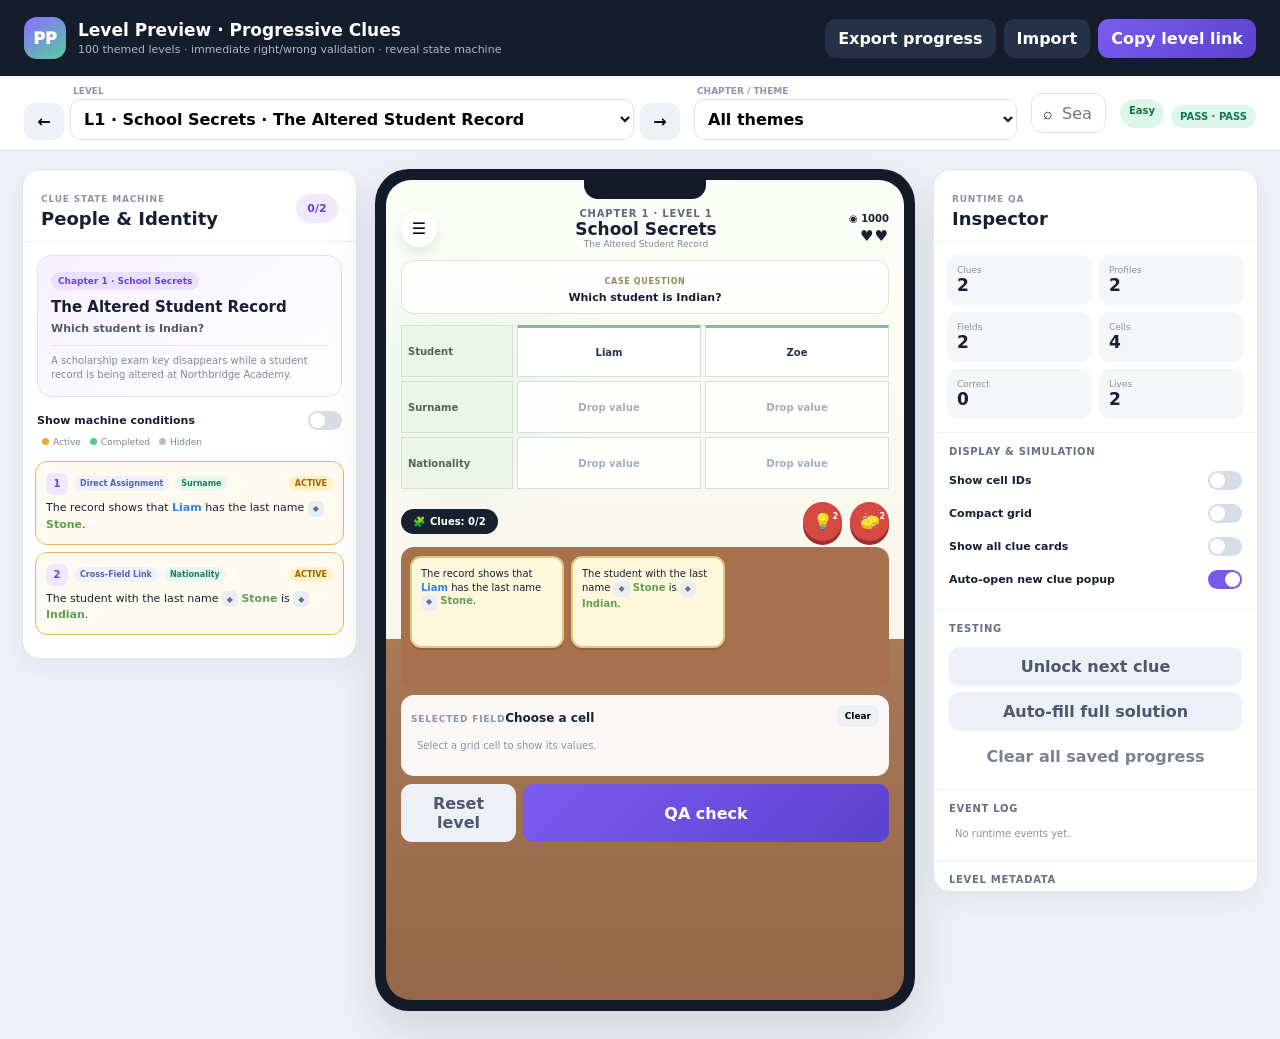
==== commit cc9fd2e7: "Add files via upload" ====
--- a/index.html
+++ b/index.html
@@ -22,9 +22,9 @@
 </main></div>
 <div id="toast" class="toast"></div>
 <div id="modalLayer" class="modal-layer" aria-hidden="true"><div id="modalCard" class="modal-card"></div></div>
-<script id="embeddedLevelData" type="application/json">{"version":5,"generatedFrom":"ProfilePerfect_100Levels_ProductionReady_v2(1).xlsx","mechanismSource":"Profile_Perfect_Clue_Reveal_Mechanism(1).docx","videoReviewed":"Profile Perfect Level 1–10 walkthrough","conversionMode":"single-file GitHub Pages preview","themes":{"School Secrets":{"chapter":1,"range":"1–10","fantasy":"Bí mật học đường","logicIdentity":"Role, seat, schedule, club, object ownership","chapterStory":"A scholarship exam key disappears while a student record is being altered at Northbridge Academy.","primaryBackground":"Northbridge Academy","characterPool":"Ava Carter | Noah Reed | Mia Brooks | Liam Stone | Zoe Park | Ethan Cole | Chloe Hart | Lucas Finch","coreLocations":"Library | Science Lab | Gym | Art Room | Music Hall | Cafeteria"},"Dating & Cheating":{"chapter":2,"range":"11–20","fantasy":"Hẹn hò và phản bội","logicIdentity":"Relationship, secret meeting, gift, message","chapterStory":"Anna follows a second dating profile, duplicate receipts and travel records to identify a secret relationship.","primaryBackground":"Riverside City","characterPool":"Anna Vale | Alex Moore | Brian Lee | Chris Nolan | Daniel Reed | Sophie Grant | Maya Cole | Leo Hart","coreLocations":"Rooftop Cafe | Riverside Park | Cinema Hall | Italian Bistro | Art Gallery | Harbor Walk"},"Workplace Drama":{"chapter":3,"range":"21–30","fantasy":"Drama công sở","logicIdentity":"Role, task, access permission, schedule","chapterStory":"A confidential Project Atlas build leaks from NovaWorks through copied files, access cards and vendor permissions.","primaryBackground":"NovaWorks Tower","characterPool":"Maya Chen | Owen Price | Nora Blake | Felix Grant | Iris Cole | Theo Ward | June Park | Caleb Stone","coreLocations":"Design Studio | Server Room | Finance Floor | QA Lab | Executive Wing | Cafeteria"},"Family Secrets":{"chapter":4,"range":"31–40","fantasy":"Bí mật gia đình","logicIdentity":"Bloodline, age, generation, inheritance","chapterStory":"The Vale family estate is divided while a missing heir, altered passports and disputed heirlooms surface.","primaryBackground":"Vale Estate","characterPool":"Eleanor Vale | Henry Vale | Clara Vale | Olivia Vale | Arthur Vale | Rose Vale | Julian Vale | Sophie Vale","coreLocations":"West Wing | Portrait Hall | Rose Garden | Old Library | Guest House | Lakeside Dock"},"Travel Mystery":{"chapter":5,"range":"41–50","fantasy":"Bí ẩn chuyến đi","logicIdentity":"Seat, baggage, room, route, timeline","chapterStory":"A coded suitcase and passport are exchanged across the Aurora Express, the Grand Meridian Hotel and the airport.","primaryBackground":"Aurora Express & Grand Meridian Hotel","characterPool":"Nina Brooks | Omar Reed | Elena Park | Jonas Cole | Priya Shah | Marco Lane | Tessa Ward | Hugo Stone","coreLocations":"Platform 1 | Observation Car | Dining Car | Cabin 204 | Grand Lobby | Harbor Terminal"},"Celebrity Scandal":{"chapter":6,"range":"51–60","fantasy":"Scandal người nổi tiếng","logicIdentity":"Public event, media evidence, schedule","chapterStory":"A backstage image threatens Luna Ray while gala footage, payroll accounts and event schedules point to a staged scandal.","primaryBackground":"Starlight Awards Week","characterPool":"Luna Ray | Kai Stone | Mira Bloom | Jace Cole | Nova Lane | Ruby Hart | Theo King | Sasha Reed","coreLocations":"Red Carpet | Backstage A | Press Room | Museum Gala | Studio 4 | Sky Theater"},"Fake Identity":{"chapter":7,"range":"61–70","fantasy":"Danh tính giả","logicIdentity":"Profile verification, contradiction, document mismatch","chapterStory":"Documents, devices, pets and shell companies appear to belong to Evelyn Cross, but the records cannot all describe one person.","primaryBackground":"CrossCheck Verification Lab","characterPool":"Evelyn Cross | Eva Crane | Lena Frost | Nora Cross | Mila Grey | Adrian Fox | Toby Reed | Iris Moon","coreLocations":"Birch Street | Harbor District | North Tower | Cedar Court | Old Market | West Station"},"Crime Investigation":{"chapter":8,"range":"71–80","fantasy":"Điều tra tội phạm","logicIdentity":"Motive, means, opportunity, alibi","chapterStory":"A rare painting is stolen from the Meridian Gallery and moved through safehouses, planted evidence and false alibis.","primaryBackground":"Meridian Gallery District","characterPool":"Mara Quinn | Adrian Holt | Bella Reed | Colin Shaw | Dina Frost | Evan Blake | Faye Stone | Gavin Cole","coreLocations":"Gallery Hall | Service Alley | School Annex | Cafe Corner | Storage Room | Riverside Path"},"Dark Mystery":{"chapter":9,"range":"81–90","fantasy":"Bí ẩn đen tối","logicIdentity":"Hidden rule, symbol, unreliable witness","chapterStory":"Blackwood Manor’s secret society hides a ritual ledger behind symbols, staged witnesses and a coded procession.","primaryBackground":"Blackwood Manor","characterPool":"Elara Blackwood | Silas Crow | Mara Wren | Jonas Ash | Ivy Thorn | Lucian Grey | Nora Bell | Theo Marsh","coreLocations":"Moon Hall | Alchemy Room | Crypt Door | North Tower | Ritual Garden | Old Chapel"},"Final Conspiracy":{"chapter":10,"range":"91–100","fantasy":"Âm mưu cuối cùng","logicIdentity":"Cross-chapter evidence, multi-chain deduction","chapterStory":"Evidence from all nine chapters converges on the Mirror Network, which manipulates identities, access and public events.","primaryBackground":"Mirror Network Command","characterPool":"Ava Carter | Anna Vale | Maya Chen | Eleanor Vale | Nina Brooks | Luna Ray | Evelyn Cross | Mara Quinn","coreLocations":"Mirror Hub | Satellite Room | Cipher Vault | Archive Node | Launch Control | Data Garden"}},"levels":[{"level":1,"levelId":"SCHOOL_01","theme":"School Secrets","chapter":1,"chapterPosition":1,"chapterRole":"Easy","contentGroup":"People & Identity","caseTitle":"The Altered Student Record","caseBrief":"The altered scholarship record is identified by nationality Indian. Solve the grid to find the matching student.","playerQuestion":"Which student has nationality Indian?","subjectType":"Student","subjects":["Liam","Zoe"],"fields":["Surname","Nationality"],"options":{"Surname":["Stone","Brooks"],"Nationality":["Indian","Spanish"]},"knownAnswers":{"Liam||Surname":"Stone","Liam||Nationality":"Indian","Zoe||Surname":"Brooks","Zoe||Nationality":"Spanish"},"target":{"Target Subject":"Liam","Criteria":"Nationality=Indian","Matching Subjects":"Liam","Question Proof":"PASS"},"clues":[{"id":"c_l1_1","no":1,"operator":"Direct Assignment","field":"Surname","text":"The hallway photo shows: Liam's surname is Stone.","richText":"The hallway photo shows: <color=\"#2E86DE\">Liam<\/color>'s <color=\"#8E44AD\">surname<\/color> is <sprite name =\"icon_stone\"> <color=\"#5E9F53\">Stone<\/color>.","dependency":"Hub field anchor","resolvedValue":"Stone","constraint":{"ctype":"direct","field":"Surname","a":"Stone","subject":"Liam","subject_idx":0},"uniqueCandidateCount":1,"action":"Apply the clue to Surname.","solveOutcome":"Reduce Surname to one arrangement.","revealResult":"Completing Surname unlocks stage 2.","qaStatus":"PASS","involvedCells":["Liam||Surname"],"phase":1,"priority":10,"initiallyVisible":true,"requiredProgress":0,"unlockCondition":{"type":"initial","label":"Available at level start"},"revealBatchGroup":"stage:1","completionCondition":{"type":"all_cells_correct","cells":["Liam||Surname"]},"revealPolicy":"ALL_VISIBLE","prerequisiteLevels":[],"importedEvidence":"","authorRevealCondition":"Available at level start"},{"id":"c_l1_2","no":2,"operator":"Cross-Field Link","field":"Nationality","text":"The student with surname Stone also has nationality Indian.","richText":"The student with <color=\"#8E44AD\">surname<\/color> <sprite name =\"icon_stone\"> <color=\"#5E9F53\">Stone<\/color> also has <color=\"#8E44AD\">nationality<\/color> <sprite name =\"icon_indian\"> <color=\"#5E9F53\">Indian<\/color>.","dependency":"Depends on solved Surname","resolvedValue":"Indian","constraint":{"ctype":"link","field":"Nationality","a":"Stone","b":"Indian","hub_field":"Surname"},"uniqueCandidateCount":1,"action":"Apply the clue to Nationality.","solveOutcome":"Reduce Nationality to one arrangement.","revealResult":"Completes the grid.","qaStatus":"PASS","involvedCells":["Liam||Surname","Liam||Nationality"],"phase":2,"priority":20,"initiallyVisible":true,"requiredProgress":2,"unlockCondition":{"type":"initial","label":"Available at level start"},"revealBatchGroup":"stage:2","completionCondition":{"type":"all_cells_correct","cells":["Liam||Surname","Liam||Nationality"]},"revealPolicy":"ALL_VISIBLE","prerequisiteLevels":[],"importedEvidence":"","authorRevealCondition":"Available at level start"}],"sourceDifficulty":"Very Easy","sourceScore":4,"sourceGeometry":"2 subjects × 2 attributes","logicIdentity":"Role, seat, schedule, club, object ownership","logicPatternMix":"direct:1, link:1","uniqueSolution":"PASS","validationGate":"PASS","questionProof":"PASS","productionStatus":"READY FOR PLAYTEST","finalReveal":"Liam is the matching student: Nationality = Indian. The edit was made minutes after the exam key disappeared, making the student the first lead—not the culprit.","assetReuse":"Reuse Northbridge Academy, chapter card frame and shared profile grid.","newAssetScope":"Student set; icons for Surname, Nationality; chapter evidence prop.","qaNotes":"Target: Liam; Nationality=Indian","sourceStructureUrl":"https://profileperfect.org/level/1","chapterStory":"A scholarship exam key disappears while a student record is being altered at Northbridge Academy.","primaryBackground":"Northbridge Academy","backgroundScene":"Northbridge Academy","artRisk":"Low","stats":{"subjects":2,"fields":2,"cells":4,"clues":2,"initialClues":2,"hiddenClues":0,"revealStages":2},"revealModel":{"name":"ALL_VISIBLE","lives":2,"initialVisible":2,"totalClues":2,"maxActiveClues":4,"revealBatchSize":2,"usesProgressGate":false,"manualRevealEnabled":true}},{"level":2,"levelId":"SCHOOL_02","theme":"School Secrets","chapter":1,"chapterPosition":2,"chapterRole":"Easy","contentGroup":"Animals & Pets","caseTitle":"The Pet Tag by the Office","caseBrief":"The pet tag found outside the exam office is identified by breed Beagle. Solve the grid to find the matching class pet.","playerQuestion":"Which class pet is a Beagle?","subjectType":"Class Pet","subjects":["Pet Enclosure CP-12","Pet Enclosure CP-18","Pet Enclosure CP-27"],"fields":["Name","Breed"],"options":{"Name":["Oreo","Biscuit","Leo"],"Breed":["Beagle","Pomeranian","Corgi"]},"knownAnswers":{"Pet Enclosure CP-12||Name":"Oreo","Pet Enclosure CP-12||Breed":"Beagle","Pet Enclosure CP-18||Name":"Biscuit","Pet Enclosure CP-18||Breed":"Pomeranian","Pet Enclosure CP-27||Name":"Leo","Pet Enclosure CP-27||Breed":"Corgi"},"target":{"Target Subject":"Pet Enclosure CP-12","Criteria":"Breed=Beagle","Matching Subjects":"Pet Enclosure CP-12","Question Proof":"PASS"},"clues":[{"id":"c_l2_1","no":1,"operator":"Direct Assignment","field":"Name","text":"The hallway photo shows: Pet Enclosure CP-12's name is Oreo.","richText":"The hallway photo shows: <color=\"#2E86DE\">Pet Enclosure CP-12<\/color>'s <color=\"#8E44AD\">name<\/color> is <sprite name =\"icon_oreo\"> <color=\"#5E9F53\">Oreo<\/color>.","dependency":"Hub field anchor","resolvedValue":"Oreo","constraint":{"ctype":"direct","field":"Name","a":"Oreo","subject":"Pet Enclosure CP-12","subject_idx":0},"uniqueCandidateCount":1,"action":"Apply the clue to Name.","solveOutcome":"Reduce Name to one arrangement.","revealResult":"Completing Name unlocks stage 2.","qaStatus":"PASS","involvedCells":["Pet Enclosure CP-12||Name"],"phase":1,"priority":10,"initiallyVisible":true,"requiredProgress":0,"unlockCondition":{"type":"initial","label":"Available at level start"},"revealBatchGroup":"stage:1","completionCondition":{"type":"all_cells_correct","cells":["Pet Enclosure CP-12||Name"]},"revealPolicy":"ALL_VISIBLE","prerequisiteLevels":[],"importedEvidence":"","authorRevealCondition":"Available at level start"},{"id":"c_l2_2","no":2,"operator":"Direct Assignment","field":"Name","text":"Pet Enclosure CP-27's name is Leo.","richText":"<color=\"#2E86DE\">Pet Enclosure CP-27<\/color>'s <color=\"#8E44AD\">name<\/color> is <sprite name =\"icon_leo\"> <color=\"#5E9F53\">Leo<\/color>.","dependency":"Hub field anchor","resolvedValue":"Leo","constraint":{"ctype":"direct","field":"Name","a":"Leo","subject":"Pet Enclosure CP-27","subject_idx":2},"uniqueCandidateCount":1,"action":"Apply the clue to Name.","solveOutcome":"Reduce Name to one arrangement.","revealResult":"Completing Name unlocks stage 2.","qaStatus":"PASS","involvedCells":["Pet Enclosure CP-27||Name"],"phase":1,"priority":20,"initiallyVisible":true,"requiredProgress":0,"unlockCondition":{"type":"initial","label":"Available at level start"},"revealBatchGroup":"stage:1","completionCondition":{"type":"all_cells_correct","cells":["Pet Enclosure CP-27||Name"]},"revealPolicy":"ALL_VISIBLE","prerequisiteLevels":[],"importedEvidence":"","authorRevealCondition":"Available at level start"},{"id":"c_l2_3","no":3,"operator":"Cross-Field Link","field":"Breed","text":"The class pet named Oreo also has breed Beagle.","richText":"The class pet named <sprite name =\"icon_oreo\"> <color=\"#5E9F53\">Oreo<\/color> also has <color=\"#8E44AD\">breed<\/color> <sprite name =\"icon_beagle\"> <color=\"#5E9F53\">Beagle<\/color>.","dependency":"Depends on solved Name","resolvedValue":"Beagle","constraint":{"ctype":"link","field":"Breed","a":"Oreo","b":"Beagle","hub_field":"Name"},"uniqueCandidateCount":1,"action":"Apply the clue to Breed.","solveOutcome":"Reduce Breed to one arrangement.","revealResult":"Completes the grid.","qaStatus":"PASS","involvedCells":["Pet Enclosure CP-12||Name","Pet Enclosure CP-12||Breed"],"phase":2,"priority":30,"initiallyVisible":true,"requiredProgress":3,"unlockCondition":{"type":"initial","label":"Available at level start"},"revealBatchGroup":"stage:2","completionCondition":{"type":"all_cells_correct","cells":["Pet Enclosure CP-12||Name","Pet Enclosure CP-12||Breed"]},"revealPolicy":"ALL_VISIBLE","prerequisiteLevels":[],"importedEvidence":"","authorRevealCondition":"Available at level start"},{"id":"c_l2_4","no":4,"operator":"Direct Assignment","field":"Breed","text":"The attendance sheet shows: Pet Enclosure CP-27's breed is Corgi.","richText":"The attendance sheet shows: <color=\"#2E86DE\">Pet Enclosure CP-27<\/color>'s <color=\"#8E44AD\">breed<\/color> is <sprite name =\"icon_corgi\"> <color=\"#5E9F53\">Corgi<\/color>.","dependency":"Depends on solved Name","resolvedValue":"Corgi","constraint":{"ctype":"direct","field":"Breed","a":"Corgi","subject":"Pet Enclosure CP-27","subject_idx":2},"uniqueCandidateCount":1,"action":"Apply the clue to Breed.","solveOutcome":"Reduce Breed to one arrangement.","revealResult":"Completes the grid.","qaStatus":"PASS","involvedCells":["Pet Enclosure CP-27||Breed"],"phase":2,"priority":40,"initiallyVisible":true,"requiredProgress":3,"unlockCondition":{"type":"initial","label":"Available at level start"},"revealBatchGroup":"stage:2","completionCondition":{"type":"all_cells_correct","cells":["Pet Enclosure CP-27||Breed"]},"revealPolicy":"ALL_VISIBLE","prerequisiteLevels":[],"importedEvidence":"","authorRevealCondition":"Available at level start"}],"sourceDifficulty":"Very Easy","sourceScore":6,"sourceGeometry":"3 subjects × 2 attributes","logicIdentity":"Role, seat, schedule, club, object ownership","logicPatternMix":"direct:3, link:1","uniqueSolution":"PASS","validationGate":"PASS","questionProof":"PASS","productionStatus":"READY FOR PLAYTEST","finalReveal":"Pet Enclosure CP-12 is the matching class pet: Breed = Beagle. The tag places a mascot route beside the exam corridor after school.","assetReuse":"Reuse Northbridge Academy, chapter card frame and shared profile grid.","newAssetScope":"Class Pet set; icons for Name, Breed; chapter evidence prop.","qaNotes":"Target: Pet Enclosure CP-12; Breed=Beagle","sourceStructureUrl":"https://profileperfect.org/level/2","chapterStory":"A scholarship exam key disappears while a student record is being altered at Northbridge Academy.","primaryBackground":"Northbridge Academy","backgroundScene":"Northbridge Academy","artRisk":"Low","stats":{"subjects":3,"fields":2,"cells":6,"clues":4,"initialClues":4,"hiddenClues":0,"revealStages":2},"revealModel":{"name":"ALL_VISIBLE","lives":2,"initialVisible":4,"totalClues":4,"maxActiveClues":4,"revealBatchSize":2,"usesProgressGate":false,"manualRevealEnabled":true}},{"level":3,"levelId":"SCHOOL_03","theme":"School Secrets","chapter":1,"chapterPosition":3,"chapterRole":"Easy","contentGroup":"Home & Interior","caseTitle":"The Auditorium Side Door","caseBrief":"The evening room log is identified by wall display Club Board. Solve the grid to find the matching classroom.","playerQuestion":"Which classroom has wall display Club Board?","subjectType":"Classroom","subjects":["Room C-12","Room C-18","Room C-27"],"fields":["Room Type","Wall Display"],"options":{"Room Type":["Science Lab","Student Office","Auditorium"],"Wall Display":["Safety Rules","Club Board","Exam Notice"]},"knownAnswers":{"Room C-12||Room Type":"Science Lab","Room C-12||Wall Display":"Safety Rules","Room C-18||Room Type":"Student Office","Room C-18||Wall Display":"Club Board","Room C-27||Room Type":"Auditorium","Room C-27||Wall Display":"Exam Notice"},"target":{"Target Subject":"Room C-18","Criteria":"Wall Display=Club Board","Matching Subjects":"Room C-18","Question Proof":"PASS"},"clues":[{"id":"c_l3_1","no":1,"operator":"Direct Assignment","field":"Room Type","text":"The hallway photo shows: Room C-12's room type is Science Lab.","richText":"The hallway photo shows: <color=\"#2E86DE\">Room C-12<\/color>'s <color=\"#8E44AD\">room type<\/color> is <sprite name =\"icon_science_lab\"> <color=\"#5E9F53\">Science Lab<\/color>.","dependency":"Hub field anchor","resolvedValue":"Science Lab","constraint":{"ctype":"direct","field":"Room Type","a":"Science Lab","subject":"Room C-12","subject_idx":0},"uniqueCandidateCount":1,"action":"Apply the clue to Room Type.","solveOutcome":"Reduce Room Type to one arrangement.","revealResult":"Completing Room Type unlocks stage 2.","qaStatus":"PASS","involvedCells":["Room C-12||Room Type"],"phase":1,"priority":10,"initiallyVisible":true,"requiredProgress":0,"unlockCondition":{"type":"initial","label":"Available at level start"},"revealBatchGroup":"stage:1","completionCondition":{"type":"all_cells_correct","cells":["Room C-12||Room Type"]},"revealPolicy":"ALL_VISIBLE","prerequisiteLevels":[],"importedEvidence":"","authorRevealCondition":"Available at level start"},{"id":"c_l3_2","no":2,"operator":"Direct Assignment","field":"Room Type","text":"Room C-27's room type is Auditorium.","richText":"<color=\"#2E86DE\">Room C-27<\/color>'s <color=\"#8E44AD\">room type<\/color> is <sprite name =\"icon_auditorium\"> <color=\"#5E9F53\">Auditorium<\/color>.","dependency":"Hub field anchor","resolvedValue":"Auditorium","constraint":{"ctype":"direct","field":"Room Type","a":"Auditorium","subject":"Room C-27","subject_idx":2},"uniqueCandidateCount":1,"action":"Apply the clue to Room Type.","solveOutcome":"Reduce Room Type to one arrangement.","revealResult":"Completing Room Type unlocks stage 2.","qaStatus":"PASS","involvedCells":["Room C-27||Room Type"],"phase":1,"priority":20,"initiallyVisible":true,"requiredProgress":0,"unlockCondition":{"type":"initial","label":"Available at level start"},"revealBatchGroup":"stage:1","completionCondition":{"type":"all_cells_correct","cells":["Room C-27||Room Type"]},"revealPolicy":"ALL_VISIBLE","prerequisiteLevels":[],"importedEvidence":"","authorRevealCondition":"Available at level start"},{"id":"c_l3_3","no":3,"operator":"Cross-Field Link","field":"Wall Display","text":"The classroom with room type Science Lab also has wall display Safety Rules.","richText":"The classroom with <color=\"#8E44AD\">room type<\/color> <sprite name =\"icon_science_lab\"> <color=\"#5E9F53\">Science Lab<\/color> also has <color=\"#8E44AD\">wall display<\/color> <sprite name =\"icon_safety_rules\"> <color=\"#5E9F53\">Safety Rules<\/color>.","dependency":"Depends on solved Room Type","resolvedValue":"Safety Rules","constraint":{"ctype":"link","field":"Wall Display","a":"Science Lab","b":"Safety Rules","hub_field":"Room Type"},"uniqueCandidateCount":1,"action":"Apply the clue to Wall Display.","solveOutcome":"Reduce Wall Display to one arrangement.","revealResult":"Completes the grid.","qaStatus":"PASS","involvedCells":["Room C-12||Room Type","Room C-12||Wall Display"],"phase":2,"priority":30,"initiallyVisible":true,"requiredProgress":3,"unlockCondition":{"type":"initial","label":"Available at level start"},"revealBatchGroup":"stage:2","completionCondition":{"type":"all_cells_correct","cells":["Room C-12||Room Type","Room C-12||Wall Display"]},"revealPolicy":"ALL_VISIBLE","prerequisiteLevels":[],"importedEvidence":"","authorRevealCondition":"Available at level start"},{"id":"c_l3_4","no":4,"operator":"Direct Assignment","field":"Wall Display","text":"The attendance sheet shows: Room C-27's wall display is Exam Notice.","richText":"The attendance sheet shows: <color=\"#2E86DE\">Room C-27<\/color>'s <color=\"#8E44AD\">wall display<\/color> is <sprite name =\"icon_exam_notice\"> <color=\"#5E9F53\">Exam Notice<\/color>.","dependency":"Depends on solved Room Type","resolvedValue":"Exam Notice","constraint":{"ctype":"direct","field":"Wall Display","a":"Exam Notice","subject":"Room C-27","subject_idx":2},"uniqueCandidateCount":1,"action":"Apply the clue to Wall Display.","solveOutcome":"Reduce Wall Display to one arrangement.","revealResult":"Completes the grid.","qaStatus":"PASS","involvedCells":["Room C-27||Wall Display"],"phase":2,"priority":40,"initiallyVisible":true,"requiredProgress":3,"unlockCondition":{"type":"initial","label":"Available at level start"},"revealBatchGroup":"stage:2","completionCondition":{"type":"all_cells_correct","cells":["Room C-27||Wall Display"]},"revealPolicy":"ALL_VISIBLE","prerequisiteLevels":[],"importedEvidence":"","authorRevealCondition":"Available at level start"}],"sourceDifficulty":"Very Easy","sourceScore":6,"sourceGeometry":"3 subjects × 2 attributes","logicIdentity":"Role, seat, schedule, club, object ownership","logicPatternMix":"direct:3, link:1","uniqueSolution":"PASS","validationGate":"PASS","questionProof":"PASS","productionStatus":"READY FOR PLAYTEST","finalReveal":"Room C-18 is the matching classroom: Wall Display = Club Board. The marked route connects the auditorium side door to the trophy corridor.","assetReuse":"Reuse Northbridge Academy, chapter card frame and shared profile grid.","newAssetScope":"Classroom set; icons for Room Type, Wall Display; chapter evidence prop.","qaNotes":"Target: Room C-18; Wall Display=Club Board","sourceStructureUrl":"https://profileperfect.org/level/4","chapterStory":"A scholarship exam key disappears while a student record is being altered at Northbridge Academy.","primaryBackground":"Northbridge Academy","backgroundScene":"Northbridge Academy","artRisk":"Low","stats":{"subjects":3,"fields":2,"cells":6,"clues":4,"initialClues":4,"hiddenClues":0,"revealStages":2},"revealModel":{"name":"ALL_VISIBLE","lives":2,"initialVisible":4,"totalClues":4,"maxActiveClues":4,"revealBatchSize":2,"usesProgressGate":false,"manualRevealEnabled":true}},{"level":4,"levelId":"SCHOOL_04","theme":"School Secrets","chapter":1,"chapterPosition":4,"chapterRole":"Medium","contentGroup":"Fashion & Beauty","caseTitle":"The Borrowed Gold Watch","caseBrief":"The changing-room log identifies the Gold Watch as the borrowed accessory. Solve the grid to find which uniform was paired with it.","playerQuestion":"Which uniform is paired with the borrowed Gold Watch?","subjectType":"Uniform","subjects":["Uniform U-12","Uniform U-18","Uniform U-27","Uniform U-35"],"fields":["Pattern","Accessory","Borrowing Status"],"options":{"Pattern":["Floral","Geometric","Checkered","Chevron"],"Accessory":["Gold Watch","Red Scarf","Silver Pin","Leather Bracelet"],"Borrowing Status":["Borrowed","Returned","Owned","Gifted"]},"knownAnswers":{"Uniform U-12||Pattern":"Floral","Uniform U-12||Accessory":"Gold Watch","Uniform U-12||Borrowing Status":"Borrowed","Uniform U-18||Pattern":"Geometric","Uniform U-18||Accessory":"Red Scarf","Uniform U-18||Borrowing Status":"Returned","Uniform U-27||Pattern":"Checkered","Uniform U-27||Accessory":"Silver Pin","Uniform U-27||Borrowing Status":"Owned","Uniform U-35||Pattern":"Chevron","Uniform U-35||Accessory":"Leather Bracelet","Uniform U-35||Borrowing Status":"Gifted"},"target":{"Target Subject":"Uniform U-12","Criteria":"Accessory=Gold Watch AND Borrowing Status=Borrowed","Matching Subjects":"Uniform U-12","Question Proof":"PASS"},"clues":[{"id":"c_l4_1","no":1,"operator":"Absolute Position","field":"Pattern","text":"Floral is furthest on the left.","richText":"<sprite name =\"icon_floral\"> <color=\"#5E9F53\">Floral<\/color> is furthest on the left.","dependency":"Hub field anchor","resolvedValue":"Floral","constraint":{"ctype":"absolute","field":"Pattern","a":"Floral","pos":0},"uniqueCandidateCount":1,"action":"Apply the clue to Pattern.","solveOutcome":"Reduce Pattern to one arrangement.","revealResult":"Completing Pattern unlocks stage 2.","qaStatus":"PASS","involvedCells":["Uniform U-12||Pattern"],"phase":1,"priority":10,"initiallyVisible":true,"requiredProgress":0,"unlockCondition":{"type":"initial","label":"Available at level start"},"revealBatchGroup":"stage:1","completionCondition":{"type":"all_cells_correct","cells":["Uniform U-12||Pattern"]},"revealPolicy":"ON_CLUE_SATISFIED","prerequisiteLevels":[],"importedEvidence":"","authorRevealCondition":"Available at level start"},{"id":"c_l4_2","no":2,"operator":"Next To","field":"Pattern","text":"Floral is next to Geometric.","richText":"<sprite name =\"icon_floral\"> <color=\"#5E9F53\">Floral<\/color> is next to <sprite name =\"icon_geometric\"> <color=\"#5E9F53\">Geometric<\/color>.","dependency":"Hub field anchor","resolvedValue":"Floral","constraint":{"ctype":"adjacent","field":"Pattern","a":"Floral","b":"Geometric"},"uniqueCandidateCount":1,"action":"Apply the clue to Pattern.","solveOutcome":"Reduce Pattern to one arrangement.","revealResult":"Completing Pattern unlocks stage 2.","qaStatus":"PASS","involvedCells":["Uniform U-12||Pattern","Uniform U-18||Pattern"],"phase":1,"priority":20,"initiallyVisible":true,"requiredProgress":0,"unlockCondition":{"type":"initial","label":"Available at level start"},"revealBatchGroup":"stage:1","completionCondition":{"type":"all_cells_correct","cells":["Uniform U-12||Pattern","Uniform U-18||Pattern"]},"revealPolicy":"ON_CLUE_SATISFIED","prerequisiteLevels":[],"importedEvidence":"","authorRevealCondition":"Available at level start"},{"id":"c_l4_3","no":3,"operator":"Negative Constraint","field":"Pattern","text":"Uniform U-35's pattern is not Checkered.","richText":"<color=\"#2E86DE\">Uniform U-35<\/color>'s <color=\"#8E44AD\">pattern<\/color> is not <sprite name =\"icon_checkered\"> <color=\"#5E9F53\">Checkered<\/color>.","dependency":"Hub field anchor","resolvedValue":"Checkered","constraint":{"ctype":"negative_direct","field":"Pattern","a":"Checkered","subject":"Uniform U-35","subject_idx":3},"uniqueCandidateCount":1,"action":"Apply the clue to Pattern.","solveOutcome":"Reduce Pattern to one arrangement.","revealResult":"Completing Pattern unlocks stage 2.","qaStatus":"PASS","involvedCells":["Uniform U-35||Pattern"],"phase":1,"priority":30,"initiallyVisible":true,"requiredProgress":0,"unlockCondition":{"type":"initial","label":"Available at level start"},"revealBatchGroup":"stage:1","completionCondition":{"type":"all_cells_correct","cells":["Uniform U-35||Pattern"]},"revealPolicy":"ON_CLUE_SATISFIED","prerequisiteLevels":[],"importedEvidence":"","authorRevealCondition":"Available at level start"},{"id":"c_l4_4","no":4,"operator":"Contradiction Check","field":"Accessory","text":"The attendance sheet shows: The uniform with pattern Floral does not have accessory Red Scarf.","richText":"The attendance sheet shows: The uniform with <color=\"#8E44AD\">pattern<\/color> <sprite name =\"icon_floral\"> <color=\"#5E9F53\">Floral<\/color> does not have <color=\"#8E44AD\">accessory<\/color> <sprite name =\"icon_red_scarf\"> <color=\"#5E9F53\">Red Scarf<\/color>.","dependency":"Depends on solved Pattern","resolvedValue":"Red Scarf","constraint":{"ctype":"negative_link","field":"Accessory","a":"Floral","b":"Red Scarf","hub_field":"Pattern"},"uniqueCandidateCount":1,"action":"Apply the clue to Accessory.","solveOutcome":"Reduce Accessory to one arrangement.","revealResult":"Completing Accessory unlocks stage 3.","qaStatus":"PASS","involvedCells":["Uniform U-12||Pattern","Uniform U-12||Accessory"],"phase":2,"priority":40,"initiallyVisible":true,"requiredProgress":4,"unlockCondition":{"type":"initial","label":"Available at level start"},"revealBatchGroup":"stage:2","completionCondition":{"type":"all_cells_correct","cells":["Uniform U-12||Pattern","Uniform U-12||Accessory"]},"revealPolicy":"ON_CLUE_SATISFIED","prerequisiteLevels":[],"importedEvidence":"","authorRevealCondition":"Available at level start"},{"id":"c_l4_5","no":5,"operator":"Cross-Field Link","field":"Accessory","text":"The uniform with pattern Chevron also has accessory Leather Bracelet.","richText":"The uniform with <color=\"#8E44AD\">pattern<\/color> <sprite name =\"icon_chevron\"> <color=\"#5E9F53\">Chevron<\/color> also has <color=\"#8E44AD\">accessory<\/color> <sprite name =\"icon_leather_bracelet\"> <color=\"#5E9F53\">Leather Bracelet<\/color>.","dependency":"Depends on solved Pattern","resolvedValue":"Leather Bracelet","constraint":{"ctype":"link","field":"Accessory","a":"Chevron","b":"Leather Bracelet","hub_field":"Pattern"},"uniqueCandidateCount":1,"action":"Apply the clue to Accessory.","solveOutcome":"Reduce Accessory to one arrangement.","revealResult":"Completing Accessory unlocks stage 3.","qaStatus":"PASS","involvedCells":["Uniform U-35||Pattern","Uniform U-35||Accessory"],"phase":2,"priority":50,"initiallyVisible":true,"requiredProgress":4,"unlockCondition":{"type":"initial","label":"Available at level start"},"revealBatchGroup":"stage:2","completionCondition":{"type":"all_cells_correct","cells":["Uniform U-35||Pattern","Uniform U-35||Accessory"]},"revealPolicy":"ON_CLUE_SATISFIED","prerequisiteLevels":[],"importedEvidence":"","authorRevealCondition":"Available at level start"},{"id":"c_l4_6","no":6,"operator":"Next To","field":"Accessory","text":"Silver Pin is next to Leather Bracelet.","richText":"<sprite name =\"icon_silver_pin\"> <color=\"#5E9F53\">Silver Pin<\/color> is next to <sprite name =\"icon_leather_bracelet\"> <color=\"#5E9F53\">Leather Bracelet<\/color>.","dependency":"Depends on solved Pattern","resolvedValue":"Silver Pin","constraint":{"ctype":"adjacent","field":"Accessory","a":"Silver Pin","b":"Leather Bracelet"},"uniqueCandidateCount":1,"action":"Apply the clue to Accessory.","solveOutcome":"Reduce Accessory to one arrangement.","revealResult":"Completing Accessory unlocks stage 3.","qaStatus":"PASS","involvedCells":["Uniform U-27||Accessory","Uniform U-35||Accessory"],"phase":2,"priority":60,"initiallyVisible":true,"requiredProgress":4,"unlockCondition":{"type":"initial","label":"Available at level start"},"revealBatchGroup":"stage:2","completionCondition":{"type":"all_cells_correct","cells":["Uniform U-27||Accessory","Uniform U-35||Accessory"]},"revealPolicy":"ON_CLUE_SATISFIED","prerequisiteLevels":[],"importedEvidence":"","authorRevealCondition":"Available at level start"},{"id":"c_l4_7","no":7,"operator":"Contradiction Check","field":"Borrowing Status","text":"The locker check confirms: The uniform with pattern Floral does not have borrowing status Returned.","richText":"The locker check confirms: The uniform with <color=\"#8E44AD\">pattern<\/color> <sprite name =\"icon_floral\"> <color=\"#5E9F53\">Floral<\/color> does not have <color=\"#8E44AD\">borrowing status<\/color> <sprite name =\"icon_returned\"> <color=\"#5E9F53\">Returned<\/color>.","dependency":"Depends on solved Pattern","resolvedValue":"Returned","constraint":{"ctype":"negative_link","field":"Borrowing Status","a":"Floral","b":"Returned","hub_field":"Pattern"},"uniqueCandidateCount":1,"action":"Apply the clue to Borrowing Status.","solveOutcome":"Reduce Borrowing Status to one arrangement.","revealResult":"Completes the grid.","qaStatus":"PASS","involvedCells":["Uniform U-12||Pattern","Uniform U-12||Borrowing Status"],"phase":3,"priority":70,"initiallyVisible":false,"requiredProgress":8,"unlockCondition":{"type":"field_complete","field":"Accessory","label":"Accessory complete"},"revealBatchGroup":"stage:3","completionCondition":{"type":"all_cells_correct","cells":["Uniform U-12||Pattern","Uniform U-12||Borrowing Status"]},"revealPolicy":"GRID_PROGRESS_GATE","prerequisiteLevels":[],"importedEvidence":"","authorRevealCondition":"Reveal when Accessory is complete"},{"id":"c_l4_8","no":8,"operator":"Cross-Field Link","field":"Borrowing Status","text":"The uniform with pattern Chevron also has borrowing status Gifted.","richText":"The uniform with <color=\"#8E44AD\">pattern<\/color> <sprite name =\"icon_chevron\"> <color=\"#5E9F53\">Chevron<\/color> also has <color=\"#8E44AD\">borrowing status<\/color> <sprite name =\"icon_gifted\"> <color=\"#5E9F53\">Gifted<\/color>.","dependency":"Depends on solved Pattern","resolvedValue":"Gifted","constraint":{"ctype":"link","field":"Borrowing Status","a":"Chevron","b":"Gifted","hub_field":"Pattern"},"uniqueCandidateCount":1,"action":"Apply the clue to Borrowing Status.","solveOutcome":"Reduce Borrowing Status to one arrangement.","revealResult":"Completes the grid.","qaStatus":"PASS","involvedCells":["Uniform U-35||Pattern","Uniform U-35||Borrowing Status"],"phase":3,"priority":80,"initiallyVisible":false,"requiredProgress":8,"unlockCondition":{"type":"field_complete","field":"Accessory","label":"Accessory complete"},"revealBatchGroup":"stage:3","completionCondition":{"type":"all_cells_correct","cells":["Uniform U-35||Pattern","Uniform U-35||Borrowing Status"]},"revealPolicy":"GRID_PROGRESS_GATE","prerequisiteLevels":[],"importedEvidence":"","authorRevealCondition":"Reveal when Accessory is complete"},{"id":"c_l4_9","no":9,"operator":"Next To","field":"Borrowing Status","text":"Owned is next to Gifted.","richText":"<sprite name =\"icon_owned\"> <color=\"#5E9F53\">Owned<\/color> is next to <sprite name =\"icon_gifted\"> <color=\"#5E9F53\">Gifted<\/color>.","dependency":"Depends on solved Pattern","resolvedValue":"Owned","constraint":{"ctype":"adjacent","field":"Borrowing Status","a":"Owned","b":"Gifted"},"uniqueCandidateCount":1,"action":"Apply the clue to Borrowing Status.","solveOutcome":"Reduce Borrowing Status to one arrangement.","revealResult":"Completes the grid.","qaStatus":"PASS","involvedCells":["Uniform U-27||Borrowing Status","Uniform U-35||Borrowing Status"],"phase":3,"priority":90,"initiallyVisible":false,"requiredProgress":8,"unlockCondition":{"type":"field_complete","field":"Accessory","label":"Accessory complete"},"revealBatchGroup":"stage:3","completionCondition":{"type":"all_cells_correct","cells":["Uniform U-27||Borrowing Status","Uniform U-35||Borrowing Status"]},"revealPolicy":"GRID_PROGRESS_GATE","prerequisiteLevels":[],"importedEvidence":"","authorRevealCondition":"Reveal when Accessory is complete"}],"sourceDifficulty":"Medium","sourceScore":13.5,"sourceGeometry":"4 subjects × 3 attributes","logicIdentity":"Role, seat, schedule, club, object ownership","logicPatternMix":"absolute:1, adjacent:3, link:2, negative_direct:1, negative_link:2","uniqueSolution":"PASS","validationGate":"PASS","questionProof":"PASS","productionStatus":"READY FOR PLAYTEST","finalReveal":"Uniform U-12 is the matching uniform: Accessory = Gold Watch, Borrowing Status = Borrowed. The accessory swap created a false visual identity on the hallway camera.","assetReuse":"Reuse Northbridge Academy, chapter card frame and shared profile grid.","newAssetScope":"Uniform set; icons for Pattern, Accessory, Borrowing Status; chapter evidence prop.","qaNotes":"Target: Uniform U-12; Accessory=Gold Watch AND Borrowing Status=Borrowed","sourceStructureUrl":"https://profileperfect.org/level/70","chapterStory":"A scholarship exam key disappears while a student record is being altered at Northbridge Academy.","primaryBackground":"Northbridge Academy","backgroundScene":"Northbridge Academy","artRisk":"Medium","stats":{"subjects":4,"fields":3,"cells":12,"clues":9,"initialClues":6,"hiddenClues":3,"revealStages":3},"revealModel":{"name":"LINEAR_STAGE_REVEAL","lives":2,"initialVisible":6,"totalClues":9,"maxActiveClues":4,"revealBatchSize":2,"usesProgressGate":true,"manualRevealEnabled":true}},{"level":5,"levelId":"SCHOOL_05","theme":"School Secrets","chapter":1,"chapterPosition":5,"chapterRole":"Medium","contentGroup":"Home & Family","caseTitle":"The False Pickup Entry","caseBrief":"The falsified pickup record is identified by family members 5 Members. Solve the grid to find the matching family.","playerQuestion":"Which family has family members 5 Members and has gate decoration Wood Panels?","subjectType":"Family","subjects":["Family File F-12","Family File F-18","Family File F-27","Family File F-35"],"fields":["Gate Decoration","Vehicle","Family Members"],"options":{"Gate Decoration":["Green Plants","Glass Wall","Wood Panels","Marble Floor"],"Vehicle":["Black Taxi","School Bus","Green Bicycle","White Van"],"Family Members":["4 Members","3 Members","5 Members","2 Members"]},"knownAnswers":{"Family File F-12||Gate Decoration":"Green Plants","Family File F-12||Vehicle":"Black Taxi","Family File F-12||Family Members":"4 Members","Family File F-18||Gate Decoration":"Glass Wall","Family File F-18||Vehicle":"School Bus","Family File F-18||Family Members":"3 Members","Family File F-27||Gate Decoration":"Wood Panels","Family File F-27||Vehicle":"Green Bicycle","Family File F-27||Family Members":"5 Members","Family File F-35||Gate Decoration":"Marble Floor","Family File F-35||Vehicle":"White Van","Family File F-35||Family Members":"2 Members"},"target":{"Target Subject":"Family File F-27","Criteria":"Family Members=5 Members AND Gate Decoration=Wood Panels","Matching Subjects":"Family File F-27","Question Proof":"PASS"},"clues":[{"id":"c_l5_1","no":1,"operator":"Absolute Position","field":"Gate Decoration","text":"Green Plants is furthest on the left.","richText":"<sprite name =\"icon_green_plants\"> <color=\"#5E9F53\">Green Plants<\/color> is furthest on the left.","dependency":"Hub field anchor","resolvedValue":"Green Plants","constraint":{"ctype":"absolute","field":"Gate Decoration","a":"Green Plants","pos":0},"uniqueCandidateCount":1,"action":"Apply the clue to Gate Decoration.","solveOutcome":"Reduce Gate Decoration to one arrangement.","revealResult":"Completing Gate Decoration unlocks stage 2.","qaStatus":"PASS","involvedCells":["Family File F-12||Gate Decoration"],"phase":1,"priority":10,"initiallyVisible":true,"requiredProgress":0,"unlockCondition":{"type":"initial","label":"Available at level start"},"revealBatchGroup":"stage:1","completionCondition":{"type":"all_cells_correct","cells":["Family File F-12||Gate Decoration"]},"revealPolicy":"ON_CLUE_SATISFIED","prerequisiteLevels":[],"importedEvidence":"","authorRevealCondition":"Available at level start"},{"id":"c_l5_2","no":2,"operator":"Next To","field":"Gate Decoration","text":"Green Plants is next to Glass Wall.","richText":"<sprite name =\"icon_green_plants\"> <color=\"#5E9F53\">Green Plants<\/color> is next to <sprite name =\"icon_glass_wall\"> <color=\"#5E9F53\">Glass Wall<\/color>.","dependency":"Hub field anchor","resolvedValue":"Green Plants","constraint":{"ctype":"adjacent","field":"Gate Decoration","a":"Green Plants","b":"Glass Wall"},"uniqueCandidateCount":1,"action":"Apply the clue to Gate Decoration.","solveOutcome":"Reduce Gate Decoration to one arrangement.","revealResult":"Completing Gate Decoration unlocks stage 2.","qaStatus":"PASS","involvedCells":["Family File F-12||Gate Decoration","Family File F-18||Gate Decoration"],"phase":1,"priority":20,"initiallyVisible":true,"requiredProgress":0,"unlockCondition":{"type":"initial","label":"Available at level start"},"revealBatchGroup":"stage:1","completionCondition":{"type":"all_cells_correct","cells":["Family File F-12||Gate Decoration","Family File F-18||Gate Decoration"]},"revealPolicy":"ON_CLUE_SATISFIED","prerequisiteLevels":[],"importedEvidence":"","authorRevealCondition":"Available at level start"},{"id":"c_l5_3","no":3,"operator":"Negative Constraint","field":"Gate Decoration","text":"Family File F-35's gate decoration is not Wood Panels.","richText":"<color=\"#2E86DE\">Family File F-35<\/color>'s <color=\"#8E44AD\">gate decoration<\/color> is not <sprite name =\"icon_wood_panels\"> <color=\"#5E9F53\">Wood Panels<\/color>.","dependency":"Hub field anchor","resolvedValue":"Wood Panels","constraint":{"ctype":"negative_direct","field":"Gate Decoration","a":"Wood Panels","subject":"Family File F-35","subject_idx":3},"uniqueCandidateCount":1,"action":"Apply the clue to Gate Decoration.","solveOutcome":"Reduce Gate Decoration to one arrangement.","revealResult":"Completing Gate Decoration unlocks stage 2.","qaStatus":"PASS","involvedCells":["Family File F-35||Gate Decoration"],"phase":1,"priority":30,"initiallyVisible":true,"requiredProgress":0,"unlockCondition":{"type":"initial","label":"Available at level start"},"revealBatchGroup":"stage:1","completionCondition":{"type":"all_cells_correct","cells":["Family File F-35||Gate Decoration"]},"revealPolicy":"ON_CLUE_SATISFIED","prerequisiteLevels":[],"importedEvidence":"","authorRevealCondition":"Available at level start"},{"id":"c_l5_4","no":4,"operator":"Contradiction Check","field":"Vehicle","text":"The attendance sheet shows: The family with gate decoration Green Plants does not have vehicle School Bus.","richText":"The attendance sheet shows: The family with <color=\"#8E44AD\">gate decoration<\/color> <sprite name =\"icon_green_plants\"> <color=\"#5E9F53\">Green Plants<\/color> does not have <color=\"#8E44AD\">vehicle<\/color> <sprite name =\"icon_school_bus\"> <color=\"#5E9F53\">School Bus<\/color>.","dependency":"Depends on solved Gate Decoration","resolvedValue":"School Bus","constraint":{"ctype":"negative_link","field":"Vehicle","a":"Green Plants","b":"School Bus","hub_field":"Gate Decoration"},"uniqueCandidateCount":1,"action":"Apply the clue to Vehicle.","solveOutcome":"Reduce Vehicle to one arrangement.","revealResult":"Completing Vehicle unlocks stage 3.","qaStatus":"PASS","involvedCells":["Family File F-12||Gate Decoration","Family File F-12||Vehicle"],"phase":2,"priority":40,"initiallyVisible":true,"requiredProgress":4,"unlockCondition":{"type":"initial","label":"Available at level start"},"revealBatchGroup":"stage:2","completionCondition":{"type":"all_cells_correct","cells":["Family File F-12||Gate Decoration","Family File F-12||Vehicle"]},"revealPolicy":"ON_CLUE_SATISFIED","prerequisiteLevels":[],"importedEvidence":"","authorRevealCondition":"Available at level start"},{"id":"c_l5_5","no":5,"operator":"Absolute Position","field":"Vehicle","text":"White Van is furthest on the right.","richText":"<sprite name =\"icon_white_van\"> <color=\"#5E9F53\">White Van<\/color> is furthest on the right.","dependency":"Depends on solved Gate Decoration","resolvedValue":"White Van","constraint":{"ctype":"absolute","field":"Vehicle","a":"White Van","pos":3},"uniqueCandidateCount":1,"action":"Apply the clue to Vehicle.","solveOutcome":"Reduce Vehicle to one arrangement.","revealResult":"Completing Vehicle unlocks stage 3.","qaStatus":"PASS","involvedCells":["Family File F-35||Vehicle"],"phase":2,"priority":50,"initiallyVisible":true,"requiredProgress":4,"unlockCondition":{"type":"initial","label":"Available at level start"},"revealBatchGroup":"stage:2","completionCondition":{"type":"all_cells_correct","cells":["Family File F-35||Vehicle"]},"revealPolicy":"ON_CLUE_SATISFIED","prerequisiteLevels":[],"importedEvidence":"","authorRevealCondition":"Available at level start"},{"id":"c_l5_6","no":6,"operator":"Cross-Field Link","field":"Vehicle","text":"The family with gate decoration Wood Panels also has vehicle Green Bicycle.","richText":"The family with <color=\"#8E44AD\">gate decoration<\/color> <sprite name =\"icon_wood_panels\"> <color=\"#5E9F53\">Wood Panels<\/color> also has <color=\"#8E44AD\">vehicle<\/color> <sprite name =\"icon_green_bicycle\"> <color=\"#5E9F53\">Green Bicycle<\/color>.","dependency":"Depends on solved Gate Decoration","resolvedValue":"Green Bicycle","constraint":{"ctype":"link","field":"Vehicle","a":"Wood Panels","b":"Green Bicycle","hub_field":"Gate Decoration"},"uniqueCandidateCount":1,"action":"Apply the clue to Vehicle.","solveOutcome":"Reduce Vehicle to one arrangement.","revealResult":"Completing Vehicle unlocks stage 3.","qaStatus":"PASS","involvedCells":["Family File F-27||Gate Decoration","Family File F-27||Vehicle"],"phase":2,"priority":60,"initiallyVisible":true,"requiredProgress":4,"unlockCondition":{"type":"initial","label":"Available at level start"},"revealBatchGroup":"stage:2","completionCondition":{"type":"all_cells_correct","cells":["Family File F-27||Gate Decoration","Family File F-27||Vehicle"]},"revealPolicy":"ON_CLUE_SATISFIED","prerequisiteLevels":[],"importedEvidence":"","authorRevealCondition":"Available at level start"},{"id":"c_l5_7","no":7,"operator":"Contradiction Check","field":"Family Members","text":"The locker check confirms: The family with gate decoration Green Plants does not have family members 3 Members.","richText":"The locker check confirms: The family with <color=\"#8E44AD\">gate decoration<\/color> <sprite name =\"icon_green_plants\"> <color=\"#5E9F53\">Green Plants<\/color> does not have <color=\"#8E44AD\">family members<\/color> <sprite name =\"icon_3_members\"> <color=\"#5E9F53\">3 Members<\/color>.","dependency":"Depends on solved Gate Decoration","resolvedValue":"3 Members","constraint":{"ctype":"negative_link","field":"Family Members","a":"Green Plants","b":"3 Members","hub_field":"Gate Decoration"},"uniqueCandidateCount":1,"action":"Apply the clue to Family Members.","solveOutcome":"Reduce Family Members to one arrangement.","revealResult":"Completes the grid.","qaStatus":"PASS","involvedCells":["Family File F-12||Gate Decoration","Family File F-12||Family Members"],"phase":3,"priority":70,"initiallyVisible":false,"requiredProgress":8,"unlockCondition":{"type":"field_complete","field":"Vehicle","label":"Vehicle complete"},"revealBatchGroup":"stage:3","completionCondition":{"type":"all_cells_correct","cells":["Family File F-12||Gate Decoration","Family File F-12||Family Members"]},"revealPolicy":"GRID_PROGRESS_GATE","prerequisiteLevels":[],"importedEvidence":"","authorRevealCondition":"Reveal when Vehicle is complete"},{"id":"c_l5_8","no":8,"operator":"Cross-Field Link","field":"Family Members","text":"The family with gate decoration Marble Floor also has family members 2 Members.","richText":"The family with <color=\"#8E44AD\">gate decoration<\/color> <sprite name =\"icon_marble_floor\"> <color=\"#5E9F53\">Marble Floor<\/color> also has <color=\"#8E44AD\">family members<\/color> <sprite name =\"icon_2_members\"> <color=\"#5E9F53\">2 Members<\/color>.","dependency":"Depends on solved Gate Decoration","resolvedValue":"2 Members","constraint":{"ctype":"link","field":"Family Members","a":"Marble Floor","b":"2 Members","hub_field":"Gate Decoration"},"uniqueCandidateCount":1,"action":"Apply the clue to Family Members.","solveOutcome":"Reduce Family Members to one arrangement.","revealResult":"Completes the grid.","qaStatus":"PASS","involvedCells":["Family File F-35||Gate Decoration","Family File F-35||Family Members"],"phase":3,"priority":80,"initiallyVisible":false,"requiredProgress":8,"unlockCondition":{"type":"field_complete","field":"Vehicle","label":"Vehicle complete"},"revealBatchGroup":"stage:3","completionCondition":{"type":"all_cells_correct","cells":["Family File F-35||Gate Decoration","Family File F-35||Family Members"]},"revealPolicy":"GRID_PROGRESS_GATE","prerequisiteLevels":[],"importedEvidence":"","authorRevealCondition":"Reveal when Vehicle is complete"},{"id":"c_l5_9","no":9,"operator":"Next To","field":"Family Members","text":"5 Members is next to 2 Members.","richText":"<sprite name =\"icon_5_members\"> <color=\"#5E9F53\">5 Members<\/color> is next to <sprite name =\"icon_2_members\"> <color=\"#5E9F53\">2 Members<\/color>.","dependency":"Depends on solved Gate Decoration","resolvedValue":"5 Members","constraint":{"ctype":"adjacent","field":"Family Members","a":"5 Members","b":"2 Members"},"uniqueCandidateCount":1,"action":"Apply the clue to Family Members.","solveOutcome":"Reduce Family Members to one arrangement.","revealResult":"Completes the grid.","qaStatus":"PASS","involvedCells":["Family File F-27||Family Members","Family File F-35||Family Members"],"phase":3,"priority":90,"initiallyVisible":false,"requiredProgress":8,"unlockCondition":{"type":"field_complete","field":"Vehicle","label":"Vehicle complete"},"revealBatchGroup":"stage:3","completionCondition":{"type":"all_cells_correct","cells":["Family File F-27||Family Members","Family File F-35||Family Members"]},"revealPolicy":"GRID_PROGRESS_GATE","prerequisiteLevels":[],"importedEvidence":"","authorRevealCondition":"Reveal when Vehicle is complete"}],"sourceDifficulty":"Medium","sourceScore":13.5,"sourceGeometry":"4 subjects × 3 attributes","logicIdentity":"Role, seat, schedule, club, object ownership","logicPatternMix":"absolute:2, adjacent:2, link:2, negative_direct:1, negative_link:2","uniqueSolution":"PASS","validationGate":"PASS","questionProof":"PASS","productionStatus":"READY FOR PLAYTEST","finalReveal":"Family File F-27 is the matching family: Family Members = 5 Members, Gate Decoration = Wood Panels. The pickup entry claims the student left campus, but the vehicle record does not match.","assetReuse":"Reuse Northbridge Academy, chapter card frame and shared profile grid.","newAssetScope":"Family set; icons for Gate Decoration, Vehicle, Family Members; chapter evidence prop.","qaNotes":"Target: Family File F-27; Family Members=5 Members AND Gate Decoration=Wood Panels","sourceStructureUrl":"https://profileperfect.org/level/90","chapterStory":"A scholarship exam key disappears while a student record is being altered at Northbridge Academy.","primaryBackground":"Northbridge Academy","backgroundScene":"Northbridge Academy","artRisk":"Medium","stats":{"subjects":4,"fields":3,"cells":12,"clues":9,"initialClues":6,"hiddenClues":3,"revealStages":3},"revealModel":{"name":"LINEAR_STAGE_REVEAL","lives":2,"initialVisible":6,"totalClues":9,"maxActiveClues":4,"revealBatchSize":2,"usesProgressGate":true,"manualRevealEnabled":true}},{"level":6,"levelId":"SCHOOL_06","theme":"School Secrets","chapter":1,"chapterPosition":6,"chapterRole":"Medium","contentGroup":"Fashion & Beauty","caseTitle":"The Resold Mascot Suit","caseBrief":"The online costume receipt is identified by origin club Music Club. Solve the grid to find the matching costume.","playerQuestion":"Which costume has origin club Music Club and has costume type Mascot Suit?","subjectType":"Costume","subjects":["Costume Rack C-12","Costume Rack C-18","Costume Rack C-27","Costume Rack C-35"],"fields":["Costume Type","Color","Origin Club"],"options":{"Costume Type":["Drama Costume","Dance Uniform","Choir Costume","Mascot Suit"],"Color":["Blue","Ivory","Green","Red"],"Origin Club":["Science Club","Art Club","Drama Club","Music Club"]},"knownAnswers":{"Costume Rack C-12||Costume Type":"Drama Costume","Costume Rack C-12||Color":"Blue","Costume Rack C-12||Origin Club":"Science Club","Costume Rack C-18||Costume Type":"Dance Uniform","Costume Rack C-18||Color":"Ivory","Costume Rack C-18||Origin Club":"Art Club","Costume Rack C-27||Costume Type":"Choir Costume","Costume Rack C-27||Color":"Green","Costume Rack C-27||Origin Club":"Drama Club","Costume Rack C-35||Costume Type":"Mascot Suit","Costume Rack C-35||Color":"Red","Costume Rack C-35||Origin Club":"Music Club"},"target":{"Target Subject":"Costume Rack C-35","Criteria":"Origin Club=Music Club AND Costume Type=Mascot Suit","Matching Subjects":"Costume Rack C-35","Question Proof":"PASS"},"clues":[{"id":"c_l6_1","no":1,"operator":"Absolute Position","field":"Costume Type","text":"Mascot Suit is furthest on the right.","richText":"<sprite name =\"icon_mascot_suit\"> <color=\"#5E9F53\">Mascot Suit<\/color> is furthest on the right.","dependency":"Hub field anchor","resolvedValue":"Mascot Suit","constraint":{"ctype":"absolute","field":"Costume Type","a":"Mascot Suit","pos":3},"uniqueCandidateCount":1,"action":"Apply the clue to Costume Type.","solveOutcome":"Reduce Costume Type to one arrangement.","revealResult":"Completing Costume Type unlocks stage 2.","qaStatus":"PASS","involvedCells":["Costume Rack C-35||Costume Type"],"phase":1,"priority":10,"initiallyVisible":true,"requiredProgress":0,"unlockCondition":{"type":"initial","label":"Available at level start"},"revealBatchGroup":"stage:1","completionCondition":{"type":"all_cells_correct","cells":["Costume Rack C-35||Costume Type"]},"revealPolicy":"ON_CLUE_SATISFIED","prerequisiteLevels":[],"importedEvidence":"","authorRevealCondition":"Available at level start"},{"id":"c_l6_2","no":2,"operator":"Next To","field":"Costume Type","text":"Choir Costume is next to Mascot Suit.","richText":"<sprite name =\"icon_choir_costume\"> <color=\"#5E9F53\">Choir Costume<\/color> is next to <sprite name =\"icon_mascot_suit\"> <color=\"#5E9F53\">Mascot Suit<\/color>.","dependency":"Hub field anchor","resolvedValue":"Choir Costume","constraint":{"ctype":"adjacent","field":"Costume Type","a":"Choir Costume","b":"Mascot Suit"},"uniqueCandidateCount":1,"action":"Apply the clue to Costume Type.","solveOutcome":"Reduce Costume Type to one arrangement.","revealResult":"Completing Costume Type unlocks stage 2.","qaStatus":"PASS","involvedCells":["Costume Rack C-27||Costume Type","Costume Rack C-35||Costume Type"],"phase":1,"priority":20,"initiallyVisible":true,"requiredProgress":0,"unlockCondition":{"type":"initial","label":"Available at level start"},"revealBatchGroup":"stage:1","completionCondition":{"type":"all_cells_correct","cells":["Costume Rack C-27||Costume Type","Costume Rack C-35||Costume Type"]},"revealPolicy":"ON_CLUE_SATISFIED","prerequisiteLevels":[],"importedEvidence":"","authorRevealCondition":"Available at level start"},{"id":"c_l6_3","no":3,"operator":"Negative Constraint","field":"Costume Type","text":"Costume Rack C-12's costume type is not Dance Uniform.","richText":"<color=\"#2E86DE\">Costume Rack C-12<\/color>'s <color=\"#8E44AD\">costume type<\/color> is not <sprite name =\"icon_dance_uniform\"> <color=\"#5E9F53\">Dance Uniform<\/color>.","dependency":"Hub field anchor","resolvedValue":"Dance Uniform","constraint":{"ctype":"negative_direct","field":"Costume Type","a":"Dance Uniform","subject":"Costume Rack C-12","subject_idx":0},"uniqueCandidateCount":1,"action":"Apply the clue to Costume Type.","solveOutcome":"Reduce Costume Type to one arrangement.","revealResult":"Completing Costume Type unlocks stage 2.","qaStatus":"PASS","involvedCells":["Costume Rack C-12||Costume Type"],"phase":1,"priority":30,"initiallyVisible":true,"requiredProgress":0,"unlockCondition":{"type":"initial","label":"Available at level start"},"revealBatchGroup":"stage:1","completionCondition":{"type":"all_cells_correct","cells":["Costume Rack C-12||Costume Type"]},"revealPolicy":"ON_CLUE_SATISFIED","prerequisiteLevels":[],"importedEvidence":"","authorRevealCondition":"Available at level start"},{"id":"c_l6_4","no":4,"operator":"Contradiction Check","field":"Color","text":"The attendance sheet shows: The costume with costume type Drama Costume does not have color Ivory.","richText":"The attendance sheet shows: The costume with <color=\"#8E44AD\">costume type<\/color> <sprite name =\"icon_drama_costume\"> <color=\"#5E9F53\">Drama Costume<\/color> does not have <color=\"#8E44AD\">color<\/color> <sprite name =\"icon_ivory\"> <color=\"#5E9F53\">Ivory<\/color>.","dependency":"Depends on solved Costume Type","resolvedValue":"Ivory","constraint":{"ctype":"negative_link","field":"Color","a":"Drama Costume","b":"Ivory","hub_field":"Costume Type"},"uniqueCandidateCount":1,"action":"Apply the clue to Color.","solveOutcome":"Reduce Color to one arrangement.","revealResult":"Completing Color unlocks stage 3.","qaStatus":"PASS","involvedCells":["Costume Rack C-12||Costume Type","Costume Rack C-12||Color"],"phase":2,"priority":40,"initiallyVisible":true,"requiredProgress":4,"unlockCondition":{"type":"initial","label":"Available at level start"},"revealBatchGroup":"stage:2","completionCondition":{"type":"all_cells_correct","cells":["Costume Rack C-12||Costume Type","Costume Rack C-12||Color"]},"revealPolicy":"ON_CLUE_SATISFIED","prerequisiteLevels":[],"importedEvidence":"","authorRevealCondition":"Available at level start"},{"id":"c_l6_5","no":5,"operator":"Cross-Field Link","field":"Color","text":"The costume with costume type Choir Costume also has color Green.","richText":"The costume with <color=\"#8E44AD\">costume type<\/color> <sprite name =\"icon_choir_costume\"> <color=\"#5E9F53\">Choir Costume<\/color> also has <color=\"#8E44AD\">color<\/color> <sprite name =\"icon_green\"> <color=\"#5E9F53\">Green<\/color>.","dependency":"Depends on solved Costume Type","resolvedValue":"Green","constraint":{"ctype":"link","field":"Color","a":"Choir Costume","b":"Green","hub_field":"Costume Type"},"uniqueCandidateCount":1,"action":"Apply the clue to Color.","solveOutcome":"Reduce Color to one arrangement.","revealResult":"Completing Color unlocks stage 3.","qaStatus":"PASS","involvedCells":["Costume Rack C-27||Costume Type","Costume Rack C-27||Color"],"phase":2,"priority":50,"initiallyVisible":true,"requiredProgress":4,"unlockCondition":{"type":"initial","label":"Available at level start"},"revealBatchGroup":"stage:2","completionCondition":{"type":"all_cells_correct","cells":["Costume Rack C-27||Costume Type","Costume Rack C-27||Color"]},"revealPolicy":"ON_CLUE_SATISFIED","prerequisiteLevels":[],"importedEvidence":"","authorRevealCondition":"Available at level start"},{"id":"c_l6_6","no":6,"operator":"Next To","field":"Color","text":"Blue is next to Ivory.","richText":"<sprite name =\"icon_blue\"> <color=\"#5E9F53\">Blue<\/color> is next to <sprite name =\"icon_ivory\"> <color=\"#5E9F53\">Ivory<\/color>.","dependency":"Depends on solved Costume Type","resolvedValue":"Blue","constraint":{"ctype":"adjacent","field":"Color","a":"Blue","b":"Ivory"},"uniqueCandidateCount":1,"action":"Apply the clue to Color.","solveOutcome":"Reduce Color to one arrangement.","revealResult":"Completing Color unlocks stage 3.","qaStatus":"PASS","involvedCells":["Costume Rack C-12||Color","Costume Rack C-18||Color"],"phase":2,"priority":60,"initiallyVisible":true,"requiredProgress":4,"unlockCondition":{"type":"initial","label":"Available at level start"},"revealBatchGroup":"stage:2","completionCondition":{"type":"all_cells_correct","cells":["Costume Rack C-12||Color","Costume Rack C-18||Color"]},"revealPolicy":"ON_CLUE_SATISFIED","prerequisiteLevels":[],"importedEvidence":"","authorRevealCondition":"Available at level start"},{"id":"c_l6_7","no":7,"operator":"Contradiction Check","field":"Origin Club","text":"The locker check confirms: The costume with costume type Drama Costume does not have origin club Art Club.","richText":"The locker check confirms: The costume with <color=\"#8E44AD\">costume type<\/color> <sprite name =\"icon_drama_costume\"> <color=\"#5E9F53\">Drama Costume<\/color> does not have <color=\"#8E44AD\">origin club<\/color> <sprite name =\"icon_art_club\"> <color=\"#5E9F53\">Art Club<\/color>.","dependency":"Depends on solved Costume Type","resolvedValue":"Art Club","constraint":{"ctype":"negative_link","field":"Origin Club","a":"Drama Costume","b":"Art Club","hub_field":"Costume Type"},"uniqueCandidateCount":1,"action":"Apply the clue to Origin Club.","solveOutcome":"Reduce Origin Club to one arrangement.","revealResult":"Completes the grid.","qaStatus":"PASS","involvedCells":["Costume Rack C-12||Costume Type","Costume Rack C-12||Origin Club"],"phase":3,"priority":70,"initiallyVisible":false,"requiredProgress":8,"unlockCondition":{"type":"field_complete","field":"Color","label":"Color complete"},"revealBatchGroup":"stage:3","completionCondition":{"type":"all_cells_correct","cells":["Costume Rack C-12||Costume Type","Costume Rack C-12||Origin Club"]},"revealPolicy":"GRID_PROGRESS_GATE","prerequisiteLevels":[],"importedEvidence":"","authorRevealCondition":"Reveal when Color is complete"},{"id":"c_l6_8","no":8,"operator":"Absolute Position","field":"Origin Club","text":"Music Club is furthest on the right.","richText":"<sprite name =\"icon_music_club\"> <color=\"#5E9F53\">Music Club<\/color> is furthest on the right.","dependency":"Depends on solved Costume Type","resolvedValue":"Music Club","constraint":{"ctype":"absolute","field":"Origin Club","a":"Music Club","pos":3},"uniqueCandidateCount":1,"action":"Apply the clue to Origin Club.","solveOutcome":"Reduce Origin Club to one arrangement.","revealResult":"Completes the grid.","qaStatus":"PASS","involvedCells":["Costume Rack C-35||Origin Club"],"phase":3,"priority":80,"initiallyVisible":false,"requiredProgress":8,"unlockCondition":{"type":"field_complete","field":"Color","label":"Color complete"},"revealBatchGroup":"stage:3","completionCondition":{"type":"all_cells_correct","cells":["Costume Rack C-35||Origin Club"]},"revealPolicy":"GRID_PROGRESS_GATE","prerequisiteLevels":[],"importedEvidence":"","authorRevealCondition":"Reveal when Color is complete"},{"id":"c_l6_9","no":9,"operator":"Next To","field":"Origin Club","text":"Drama Club is next to Music Club.","richText":"<sprite name =\"icon_drama_club\"> <color=\"#5E9F53\">Drama Club<\/color> is next to <sprite name =\"icon_music_club\"> <color=\"#5E9F53\">Music Club<\/color>.","dependency":"Depends on solved Costume Type","resolvedValue":"Drama Club","constraint":{"ctype":"adjacent","field":"Origin Club","a":"Drama Club","b":"Music Club"},"uniqueCandidateCount":1,"action":"Apply the clue to Origin Club.","solveOutcome":"Reduce Origin Club to one arrangement.","revealResult":"Completes the grid.","qaStatus":"PASS","involvedCells":["Costume Rack C-27||Origin Club","Costume Rack C-35||Origin Club"],"phase":3,"priority":90,"initiallyVisible":false,"requiredProgress":8,"unlockCondition":{"type":"field_complete","field":"Color","label":"Color complete"},"revealBatchGroup":"stage:3","completionCondition":{"type":"all_cells_correct","cells":["Costume Rack C-27||Origin Club","Costume Rack C-35||Origin Club"]},"revealPolicy":"GRID_PROGRESS_GATE","prerequisiteLevels":[],"importedEvidence":"","authorRevealCondition":"Reveal when Color is complete"}],"sourceDifficulty":"Medium","sourceScore":13.8,"sourceGeometry":"4 subjects × 3 attributes","logicIdentity":"Role, seat, schedule, club, object ownership","logicPatternMix":"absolute:2, adjacent:3, link:1, negative_direct:1, negative_link:2","uniqueSolution":"PASS","validationGate":"PASS","questionProof":"PASS","productionStatus":"READY FOR PLAYTEST","finalReveal":"Costume Rack C-35 is the matching costume: Origin Club = Music Club, Costume Type = Mascot Suit. A receipt hidden inside the costume links the resale to the student-council storeroom.","assetReuse":"Reuse Northbridge Academy, chapter card frame and shared profile grid.","newAssetScope":"Costume set; icons for Costume Type, Color, Origin Club; chapter evidence prop.","qaNotes":"Target: Costume Rack C-35; Origin Club=Music Club AND Costume Type=Mascot Suit","sourceStructureUrl":"https://profileperfect.org/level/62","chapterStory":"A scholarship exam key disappears while a student record is being altered at Northbridge Academy.","primaryBackground":"Northbridge Academy","backgroundScene":"Northbridge Academy","artRisk":"Medium","stats":{"subjects":4,"fields":3,"cells":12,"clues":9,"initialClues":6,"hiddenClues":3,"revealStages":3},"revealModel":{"name":"LINEAR_STAGE_REVEAL","lives":2,"initialVisible":6,"totalClues":9,"maxActiveClues":4,"revealBatchSize":2,"usesProgressGate":true,"manualRevealEnabled":true}},{"level":7,"levelId":"SCHOOL_07","theme":"School Secrets","chapter":1,"chapterPosition":7,"chapterRole":"Hard","contentGroup":"Work & Office","caseTitle":"The Late Staff Access","caseBrief":"The staff alibi mismatch is identified by student Lucas Finch. Solve the grid to find the matching staff profile.","playerQuestion":"Which staff profile is assigned to Lucas Finch and has role Student Council Lead?","subjectType":"Staff Profile","subjects":["Staff File SP-12","Staff File SP-18","Staff File SP-27","Staff File SP-35"],"fields":["Staff Role","After-School Activity","Years of Service","Student"],"options":{"Staff Role":["Student Council Lead","Lab Assistant","Debate Captain","Library Volunteer"],"After-School Activity":["Library Duty","Sports Training","Drama Rehearsal","Robotics Club"],"Years of Service":["16 years","4 years","12 years","8 years"],"Student":["Lucas Finch","Ms. Hart","Chloe Hart","Coach Cole"]},"knownAnswers":{"Staff File SP-12||Staff Role":"Student Council Lead","Staff File SP-12||After-School Activity":"Library Duty","Staff File SP-12||Years of Service":"16 years","Staff File SP-12||Student":"Lucas Finch","Staff File SP-18||Staff Role":"Lab Assistant","Staff File SP-18||After-School Activity":"Sports Training","Staff File SP-18||Years of Service":"4 years","Staff File SP-18||Student":"Ms. Hart","Staff File SP-27||Staff Role":"Debate Captain","Staff File SP-27||After-School Activity":"Drama Rehearsal","Staff File SP-27||Years of Service":"12 years","Staff File SP-27||Student":"Chloe Hart","Staff File SP-35||Staff Role":"Library Volunteer","Staff File SP-35||After-School Activity":"Robotics Club","Staff File SP-35||Years of Service":"8 years","Staff File SP-35||Student":"Coach Cole"},"target":{"Target Subject":"Staff File SP-12","Criteria":"Student=Lucas Finch AND Staff Role=Student Council Lead","Matching Subjects":"Staff File SP-12","Question Proof":"PASS"},"clues":[{"id":"c_l7_1","no":1,"operator":"Absolute Position","field":"Staff Role","text":"Student Council Lead is furthest on the left.","richText":"<sprite name =\"icon_student_council_lead\"> <color=\"#5E9F53\">Student Council Lead<\/color> is furthest on the left.","dependency":"Hub field anchor","resolvedValue":"Student Council Lead","constraint":{"ctype":"absolute","field":"Staff Role","a":"Student Council Lead","pos":0},"uniqueCandidateCount":1,"action":"Apply the clue to Staff Role.","solveOutcome":"Reduce Staff Role to one arrangement.","revealResult":"Completing Staff Role unlocks stage 2.","qaStatus":"PASS","involvedCells":["Staff File SP-12||Staff Role"],"phase":1,"priority":10,"initiallyVisible":true,"requiredProgress":0,"unlockCondition":{"type":"initial","label":"Available at level start"},"revealBatchGroup":"stage:1","completionCondition":{"type":"all_cells_correct","cells":["Staff File SP-12||Staff Role"]},"revealPolicy":"ON_CLUE_SATISFIED","prerequisiteLevels":[],"importedEvidence":"","authorRevealCondition":"Available at level start"},{"id":"c_l7_2","no":2,"operator":"Next To","field":"Staff Role","text":"Student Council Lead is next to Lab Assistant.","richText":"<sprite name =\"icon_student_council_lead\"> <color=\"#5E9F53\">Student Council Lead<\/color> is next to <sprite name =\"icon_lab_assistant\"> <color=\"#5E9F53\">Lab Assistant<\/color>.","dependency":"Hub field anchor","resolvedValue":"Student Council Lead","constraint":{"ctype":"adjacent","field":"Staff Role","a":"Student Council Lead","b":"Lab Assistant"},"uniqueCandidateCount":1,"action":"Apply the clue to Staff Role.","solveOutcome":"Reduce Staff Role to one arrangement.","revealResult":"Completing Staff Role unlocks stage 2.","qaStatus":"PASS","involvedCells":["Staff File SP-12||Staff Role","Staff File SP-18||Staff Role"],"phase":1,"priority":20,"initiallyVisible":true,"requiredProgress":0,"unlockCondition":{"type":"initial","label":"Available at level start"},"revealBatchGroup":"stage:1","completionCondition":{"type":"all_cells_correct","cells":["Staff File SP-12||Staff Role","Staff File SP-18||Staff Role"]},"revealPolicy":"ON_CLUE_SATISFIED","prerequisiteLevels":[],"importedEvidence":"","authorRevealCondition":"Available at level start"},{"id":"c_l7_3","no":3,"operator":"Negative Constraint","field":"Staff Role","text":"Staff File SP-27's staff role is not Library Volunteer.","richText":"<color=\"#2E86DE\">Staff File SP-27<\/color>'s <color=\"#8E44AD\">staff role<\/color> is not <sprite name =\"icon_library_volunteer\"> <color=\"#5E9F53\">Library Volunteer<\/color>.","dependency":"Hub field anchor","resolvedValue":"Library Volunteer","constraint":{"ctype":"negative_direct","field":"Staff Role","a":"Library Volunteer","subject":"Staff File SP-27","subject_idx":2},"uniqueCandidateCount":1,"action":"Apply the clue to Staff Role.","solveOutcome":"Reduce Staff Role to one arrangement.","revealResult":"Completing Staff Role unlocks stage 2.","qaStatus":"PASS","involvedCells":["Staff File SP-27||Staff Role"],"phase":1,"priority":30,"initiallyVisible":true,"requiredProgress":0,"unlockCondition":{"type":"initial","label":"Available at level start"},"revealBatchGroup":"stage:1","completionCondition":{"type":"all_cells_correct","cells":["Staff File SP-27||Staff Role"]},"revealPolicy":"ON_CLUE_SATISFIED","prerequisiteLevels":[],"importedEvidence":"","authorRevealCondition":"Available at level start"},{"id":"c_l7_4","no":4,"operator":"Between","field":"After-School Activity","text":"Sports Training is between Library Duty and Drama Rehearsal.","richText":"<sprite name =\"icon_sports_training\"> <color=\"#5E9F53\">Sports Training<\/color> is between <sprite name =\"icon_library_duty\"> <color=\"#5E9F53\">Library Duty<\/color> and <sprite name =\"icon_drama_rehearsal\"> <color=\"#5E9F53\">Drama Rehearsal<\/color>.","dependency":"Depends on solved Staff Role","resolvedValue":"Sports Training","constraint":{"ctype":"between","field":"After-School Activity","a":"Sports Training","b":"Library Duty","c":"Drama Rehearsal"},"uniqueCandidateCount":1,"action":"Apply the clue to After-School Activity.","solveOutcome":"Reduce After-School Activity to one arrangement.","revealResult":"Completing After-School Activity unlocks stage 3.","qaStatus":"PASS","involvedCells":["Staff File SP-18||After-School Activity","Staff File SP-12||After-School Activity","Staff File SP-27||After-School Activity"],"phase":2,"priority":40,"initiallyVisible":false,"requiredProgress":4,"unlockCondition":{"type":"field_complete","field":"Staff Role","label":"Staff Role complete"},"revealBatchGroup":"stage:2","completionCondition":{"type":"all_cells_correct","cells":["Staff File SP-18||After-School Activity","Staff File SP-12||After-School Activity","Staff File SP-27||After-School Activity"]},"revealPolicy":"GRID_PROGRESS_GATE","prerequisiteLevels":[],"importedEvidence":"","authorRevealCondition":"Reveal when Staff Role is complete"},{"id":"c_l7_5","no":5,"operator":"Conditional Link","field":"After-School Activity","text":"If a staff profile has staff role Debate Captain, then it has after-school activity Drama Rehearsal.","richText":"If a staff profile has <color=\"#8E44AD\">staff role<\/color> <sprite name =\"icon_debate_captain\"> <color=\"#5E9F53\">Debate Captain<\/color>, then it has <color=\"#8E44AD\">after-school activity<\/color> <sprite name =\"icon_drama_rehearsal\"> <color=\"#5E9F53\">Drama Rehearsal<\/color>.","dependency":"Depends on solved Staff Role","resolvedValue":"Drama Rehearsal","constraint":{"ctype":"conditional_link","field":"After-School Activity","a":"Debate Captain","b":"Drama Rehearsal","hub_field":"Staff Role"},"uniqueCandidateCount":1,"action":"Apply the clue to After-School Activity.","solveOutcome":"Reduce After-School Activity to one arrangement.","revealResult":"Completing After-School Activity unlocks stage 3.","qaStatus":"PASS","involvedCells":["Staff File SP-27||Staff Role","Staff File SP-27||After-School Activity"],"phase":2,"priority":50,"initiallyVisible":false,"requiredProgress":4,"unlockCondition":{"type":"field_complete","field":"Staff Role","label":"Staff Role complete"},"revealBatchGroup":"stage:2","completionCondition":{"type":"all_cells_correct","cells":["Staff File SP-27||Staff Role","Staff File SP-27||After-School Activity"]},"revealPolicy":"GRID_PROGRESS_GATE","prerequisiteLevels":[],"importedEvidence":"","authorRevealCondition":"Reveal when Staff Role is complete"},{"id":"c_l7_6","no":6,"operator":"Comparison","field":"Years of Service","text":"The profile linked to Student Council Lead has more years of service than the profile linked to Lab Assistant.","richText":"The profile linked to <sprite name =\"icon_student_council_lead\"> <color=\"#5E9F53\">Student Council Lead<\/color> has more <color=\"#8E44AD\">years of service<\/color> than the profile linked to <sprite name =\"icon_lab_assistant\"> <color=\"#5E9F53\">Lab Assistant<\/color>.","dependency":"Depends on solved Staff Role","resolvedValue":"Student Council Lead","constraint":{"ctype":"comparison","field":"Years of Service","a":"Student Council Lead","b":"Lab Assistant","hub_field":"Staff Role","relation":"higher"},"uniqueCandidateCount":1,"action":"Apply the clue to Years of Service.","solveOutcome":"Reduce Years of Service to one arrangement.","revealResult":"Completing Years of Service unlocks stage 4.","qaStatus":"PASS","involvedCells":["Staff File SP-12||Staff Role","Staff File SP-12||Years of Service","Staff File SP-18||Staff Role","Staff File SP-18||Years of Service"],"phase":3,"priority":60,"initiallyVisible":false,"requiredProgress":8,"unlockCondition":{"type":"field_complete","field":"After-School Activity","label":"After-School Activity complete"},"revealBatchGroup":"stage:3","completionCondition":{"type":"all_cells_correct","cells":["Staff File SP-12||Staff Role","Staff File SP-12||Years of Service","Staff File SP-18||Staff Role","Staff File SP-18||Years of Service"]},"revealPolicy":"GRID_PROGRESS_GATE","prerequisiteLevels":[],"importedEvidence":"","authorRevealCondition":"Reveal when After-School Activity is complete"},{"id":"c_l7_7","no":7,"operator":"Between","field":"Years of Service","text":"12 years is between 4 years and 8 years.","richText":"<sprite name =\"icon_12_years\"> <color=\"#5E9F53\">12 years<\/color> is between <sprite name =\"icon_4_years\"> <color=\"#5E9F53\">4 years<\/color> and <sprite name =\"icon_8_years\"> <color=\"#5E9F53\">8 years<\/color>.","dependency":"Depends on solved Staff Role","resolvedValue":"12 years","constraint":{"ctype":"between","field":"Years of Service","a":"12 years","b":"4 years","c":"8 years"},"uniqueCandidateCount":1,"action":"Apply the clue to Years of Service.","solveOutcome":"Reduce Years of Service to one arrangement.","revealResult":"Completing Years of Service unlocks stage 4.","qaStatus":"PASS","involvedCells":["Staff File SP-27||Years of Service","Staff File SP-18||Years of Service","Staff File SP-35||Years of Service"],"phase":3,"priority":70,"initiallyVisible":false,"requiredProgress":8,"unlockCondition":{"type":"field_complete","field":"After-School Activity","label":"After-School Activity complete"},"revealBatchGroup":"stage:3","completionCondition":{"type":"all_cells_correct","cells":["Staff File SP-27||Years of Service","Staff File SP-18||Years of Service","Staff File SP-35||Years of Service"]},"revealPolicy":"GRID_PROGRESS_GATE","prerequisiteLevels":[],"importedEvidence":"","authorRevealCondition":"Reveal when After-School Activity is complete"},{"id":"c_l7_8","no":8,"operator":"Negative Constraint","field":"Years of Service","text":"Staff File SP-18's years of service is not 8 years.","richText":"<color=\"#2E86DE\">Staff File SP-18<\/color>'s <color=\"#8E44AD\">years of service<\/color> is not <sprite name =\"icon_8_years\"> <color=\"#5E9F53\">8 years<\/color>.","dependency":"Depends on solved Staff Role","resolvedValue":"8 years","constraint":{"ctype":"negative_direct","field":"Years of Service","a":"8 years","subject":"Staff File SP-18","subject_idx":1},"uniqueCandidateCount":1,"action":"Apply the clue to Years of Service.","solveOutcome":"Reduce Years of Service to one arrangement.","revealResult":"Completing Years of Service unlocks stage 4.","qaStatus":"PASS","involvedCells":["Staff File SP-18||Years of Service"],"phase":3,"priority":80,"initiallyVisible":false,"requiredProgress":8,"unlockCondition":{"type":"field_complete","field":"After-School Activity","label":"After-School Activity complete"},"revealBatchGroup":"stage:3","completionCondition":{"type":"all_cells_correct","cells":["Staff File SP-18||Years of Service"]},"revealPolicy":"GRID_PROGRESS_GATE","prerequisiteLevels":[],"importedEvidence":"","authorRevealCondition":"Reveal when After-School Activity is complete"},{"id":"c_l7_9","no":9,"operator":"Between","field":"Student","text":"Ms. Hart is between Lucas Finch and Chloe Hart.","richText":"<sprite name =\"icon_ms_hart\"> <color=\"#5E9F53\">Ms. Hart<\/color> is between <sprite name =\"icon_lucas_finch\"> <color=\"#5E9F53\">Lucas Finch<\/color> and <sprite name =\"icon_chloe_hart\"> <color=\"#5E9F53\">Chloe Hart<\/color>.","dependency":"Depends on solved Staff Role","resolvedValue":"Ms. Hart","constraint":{"ctype":"between","field":"Student","a":"Ms. Hart","b":"Lucas Finch","c":"Chloe Hart"},"uniqueCandidateCount":1,"action":"Apply the clue to Student.","solveOutcome":"Reduce Student to one arrangement.","revealResult":"Completes the grid.","qaStatus":"PASS","involvedCells":["Staff File SP-18||Student","Staff File SP-12||Student","Staff File SP-27||Student"],"phase":4,"priority":90,"initiallyVisible":false,"requiredProgress":12,"unlockCondition":{"type":"field_complete","field":"Years of Service","label":"Years of Service complete"},"revealBatchGroup":"stage:4","completionCondition":{"type":"all_cells_correct","cells":["Staff File SP-18||Student","Staff File SP-12||Student","Staff File SP-27||Student"]},"revealPolicy":"GRID_PROGRESS_GATE","prerequisiteLevels":[],"importedEvidence":"","authorRevealCondition":"Reveal when Years of Service is complete"},{"id":"c_l7_10","no":10,"operator":"Conditional Link","field":"Student","text":"If a staff profile has staff role Debate Captain, then it has student Chloe Hart.","richText":"If a staff profile has <color=\"#8E44AD\">staff role<\/color> <sprite name =\"icon_debate_captain\"> <color=\"#5E9F53\">Debate Captain<\/color>, then it has <color=\"#8E44AD\">student<\/color> <sprite name =\"icon_chloe_hart\"> <color=\"#5E9F53\">Chloe Hart<\/color>.","dependency":"Depends on solved Staff Role","resolvedValue":"Chloe Hart","constraint":{"ctype":"conditional_link","field":"Student","a":"Debate Captain","b":"Chloe Hart","hub_field":"Staff Role"},"uniqueCandidateCount":1,"action":"Apply the clue to Student.","solveOutcome":"Reduce Student to one arrangement.","revealResult":"Completes the grid.","qaStatus":"PASS","involvedCells":["Staff File SP-27||Staff Role","Staff File SP-27||Student"],"phase":4,"priority":100,"initiallyVisible":false,"requiredProgress":12,"unlockCondition":{"type":"field_complete","field":"Years of Service","label":"Years of Service complete"},"revealBatchGroup":"stage:4","completionCondition":{"type":"all_cells_correct","cells":["Staff File SP-27||Staff Role","Staff File SP-27||Student"]},"revealPolicy":"GRID_PROGRESS_GATE","prerequisiteLevels":[],"importedEvidence":"","authorRevealCondition":"Reveal when Years of Service is complete"}],"sourceDifficulty":"Medium-Hard","sourceScore":19,"sourceGeometry":"4 subjects × 4 attributes","logicIdentity":"Role, seat, schedule, club, object ownership","logicPatternMix":"absolute:1, adjacent:1, between:3, comparison:1, conditional_link:2, negative_direct:2","uniqueSolution":"PASS","validationGate":"PASS","questionProof":"PASS","productionStatus":"READY FOR PLAYTEST","finalReveal":"Staff File SP-12 is the matching staff profile: Student = Lucas Finch, Staff Role = Student Council Lead. The staff record places someone near the exam office after the official closing time.","assetReuse":"Reuse Northbridge Academy, chapter card frame and shared profile grid.","newAssetScope":"Staff Profile set; icons for Staff Role, After-School Activity, Years of Service, Student; chapter evidence prop.","qaNotes":"Target: Staff File SP-12; Student=Lucas Finch AND Staff Role=Student Council Lead","sourceStructureUrl":"https://profileperfect.org/level/99","chapterStory":"A scholarship exam key disappears while a student record is being altered at Northbridge Academy.","primaryBackground":"Northbridge Academy","backgroundScene":"Northbridge Academy","artRisk":"Medium","stats":{"subjects":4,"fields":4,"cells":16,"clues":10,"initialClues":3,"hiddenClues":7,"revealStages":4},"revealModel":{"name":"PROGRESSIVE_STAGE_REVEAL","lives":2,"initialVisible":3,"totalClues":10,"maxActiveClues":4,"revealBatchSize":2,"usesProgressGate":true,"manualRevealEnabled":true}},{"level":8,"levelId":"SCHOOL_08","theme":"School Secrets","chapter":1,"chapterPosition":8,"chapterRole":"Hard","contentGroup":"Animals & Pets","caseTitle":"The Missing Council Ribbon","caseBrief":"The missing council ribbon is identified by accessory Team Ribbon. Solve the grid to find the matching school mascot.","playerQuestion":"Which school mascot is paired with the Team Ribbon and is named Leo?","subjectType":"School Mascot","subjects":["Mascot File SM-12","Mascot File SM-18","Mascot File SM-27","Mascot File SM-35"],"fields":["Name","Fur Color","Costume Feature","Accessory"],"options":{"Name":["Milo","Leo","Coco","Domino"],"Fur Color":["Purple","Amber","White","Black"],"Costume Feature":["Long Ears","Horned Headpiece","Feathered Headpiece","Pointed Ears"],"Accessory":["Blue Cape","Team Ribbon","Red Scarf","Gold Bell"]},"knownAnswers":{"Mascot File SM-12||Name":"Milo","Mascot File SM-12||Fur Color":"Purple","Mascot File SM-12||Costume Feature":"Long Ears","Mascot File SM-12||Accessory":"Blue Cape","Mascot File SM-18||Name":"Leo","Mascot File SM-18||Fur Color":"Amber","Mascot File SM-18||Costume Feature":"Horned Headpiece","Mascot File SM-18||Accessory":"Team Ribbon","Mascot File SM-27||Name":"Coco","Mascot File SM-27||Fur Color":"White","Mascot File SM-27||Costume Feature":"Feathered Headpiece","Mascot File SM-27||Accessory":"Red Scarf","Mascot File SM-35||Name":"Domino","Mascot File SM-35||Fur Color":"Black","Mascot File SM-35||Costume Feature":"Pointed Ears","Mascot File SM-35||Accessory":"Gold Bell"},"target":{"Target Subject":"Mascot File SM-18","Criteria":"Accessory=Team Ribbon AND Name=Leo","Matching Subjects":"Mascot File SM-18","Question Proof":"PASS"},"clues":[{"id":"c_l8_1","no":1,"operator":"Absolute Position","field":"Name","text":"Milo is furthest on the left.","richText":"<sprite name =\"icon_milo\"> <color=\"#5E9F53\">Milo<\/color> is furthest on the left.","dependency":"Hub field anchor","resolvedValue":"Milo","constraint":{"ctype":"absolute","field":"Name","a":"Milo","pos":0},"uniqueCandidateCount":1,"action":"Apply the clue to Name.","solveOutcome":"Reduce Name to one arrangement.","revealResult":"Completing Name unlocks stage 2.","qaStatus":"PASS","involvedCells":["Mascot File SM-12||Name"],"phase":1,"priority":10,"initiallyVisible":true,"requiredProgress":0,"unlockCondition":{"type":"initial","label":"Available at level start"},"revealBatchGroup":"stage:1","completionCondition":{"type":"all_cells_correct","cells":["Mascot File SM-12||Name"]},"revealPolicy":"ON_CLUE_SATISFIED","prerequisiteLevels":[],"importedEvidence":"","authorRevealCondition":"Available at level start"},{"id":"c_l8_2","no":2,"operator":"Next To","field":"Name","text":"Milo is next to Leo.","richText":"<sprite name =\"icon_milo\"> <color=\"#5E9F53\">Milo<\/color> is next to <sprite name =\"icon_leo\"> <color=\"#5E9F53\">Leo<\/color>.","dependency":"Hub field anchor","resolvedValue":"Milo","constraint":{"ctype":"adjacent","field":"Name","a":"Milo","b":"Leo"},"uniqueCandidateCount":1,"action":"Apply the clue to Name.","solveOutcome":"Reduce Name to one arrangement.","revealResult":"Completing Name unlocks stage 2.","qaStatus":"PASS","involvedCells":["Mascot File SM-12||Name","Mascot File SM-18||Name"],"phase":1,"priority":20,"initiallyVisible":true,"requiredProgress":0,"unlockCondition":{"type":"initial","label":"Available at level start"},"revealBatchGroup":"stage:1","completionCondition":{"type":"all_cells_correct","cells":["Mascot File SM-12||Name","Mascot File SM-18||Name"]},"revealPolicy":"ON_CLUE_SATISFIED","prerequisiteLevels":[],"importedEvidence":"","authorRevealCondition":"Available at level start"},{"id":"c_l8_3","no":3,"operator":"Negative Constraint","field":"Name","text":"Mascot File SM-35's name is not Coco.","richText":"<color=\"#2E86DE\">Mascot File SM-35<\/color>'s <color=\"#8E44AD\">name<\/color> is not <sprite name =\"icon_coco\"> <color=\"#5E9F53\">Coco<\/color>.","dependency":"Hub field anchor","resolvedValue":"Coco","constraint":{"ctype":"negative_direct","field":"Name","a":"Coco","subject":"Mascot File SM-35","subject_idx":3},"uniqueCandidateCount":1,"action":"Apply the clue to Name.","solveOutcome":"Reduce Name to one arrangement.","revealResult":"Completing Name unlocks stage 2.","qaStatus":"PASS","involvedCells":["Mascot File SM-35||Name"],"phase":1,"priority":30,"initiallyVisible":true,"requiredProgress":0,"unlockCondition":{"type":"initial","label":"Available at level start"},"revealBatchGroup":"stage:1","completionCondition":{"type":"all_cells_correct","cells":["Mascot File SM-35||Name"]},"revealPolicy":"ON_CLUE_SATISFIED","prerequisiteLevels":[],"importedEvidence":"","authorRevealCondition":"Available at level start"},{"id":"c_l8_4","no":4,"operator":"Between","field":"Fur Color","text":"Amber is between Purple and White.","richText":"<sprite name =\"icon_amber\"> <color=\"#5E9F53\">Amber<\/color> is between <sprite name =\"icon_purple\"> <color=\"#5E9F53\">Purple<\/color> and <sprite name =\"icon_white\"> <color=\"#5E9F53\">White<\/color>.","dependency":"Depends on solved Name","resolvedValue":"Amber","constraint":{"ctype":"between","field":"Fur Color","a":"Amber","b":"Purple","c":"White"},"uniqueCandidateCount":1,"action":"Apply the clue to Fur Color.","solveOutcome":"Reduce Fur Color to one arrangement.","revealResult":"Completing Fur Color unlocks stage 3.","qaStatus":"PASS","involvedCells":["Mascot File SM-18||Fur Color","Mascot File SM-12||Fur Color","Mascot File SM-27||Fur Color"],"phase":2,"priority":40,"initiallyVisible":false,"requiredProgress":4,"unlockCondition":{"type":"field_complete","field":"Name","label":"Name complete"},"revealBatchGroup":"stage:2","completionCondition":{"type":"all_cells_correct","cells":["Mascot File SM-18||Fur Color","Mascot File SM-12||Fur Color","Mascot File SM-27||Fur Color"]},"revealPolicy":"GRID_PROGRESS_GATE","prerequisiteLevels":[],"importedEvidence":"","authorRevealCondition":"Reveal when Name is complete"},{"id":"c_l8_5","no":5,"operator":"Conditional Link","field":"Fur Color","text":"If a school mascot has name Coco, then it has fur color White.","richText":"If a school mascot has <color=\"#8E44AD\">name<\/color> <sprite name =\"icon_coco\"> <color=\"#5E9F53\">Coco<\/color>, then it has <color=\"#8E44AD\">fur color<\/color> <sprite name =\"icon_white\"> <color=\"#5E9F53\">White<\/color>.","dependency":"Depends on solved Name","resolvedValue":"White","constraint":{"ctype":"conditional_link","field":"Fur Color","a":"Coco","b":"White","hub_field":"Name"},"uniqueCandidateCount":1,"action":"Apply the clue to Fur Color.","solveOutcome":"Reduce Fur Color to one arrangement.","revealResult":"Completing Fur Color unlocks stage 3.","qaStatus":"PASS","involvedCells":["Mascot File SM-27||Name","Mascot File SM-27||Fur Color"],"phase":2,"priority":50,"initiallyVisible":false,"requiredProgress":4,"unlockCondition":{"type":"field_complete","field":"Name","label":"Name complete"},"revealBatchGroup":"stage:2","completionCondition":{"type":"all_cells_correct","cells":["Mascot File SM-27||Name","Mascot File SM-27||Fur Color"]},"revealPolicy":"GRID_PROGRESS_GATE","prerequisiteLevels":[],"importedEvidence":"","authorRevealCondition":"Reveal when Name is complete"},{"id":"c_l8_6","no":6,"operator":"Between","field":"Costume Feature","text":"Horned Headpiece is between Long Ears and Feathered Headpiece.","richText":"<sprite name =\"icon_horned_headpiece\"> <color=\"#5E9F53\">Horned Headpiece<\/color> is between <sprite name =\"icon_long_ears\"> <color=\"#5E9F53\">Long Ears<\/color> and <sprite name =\"icon_feathered_headpiece\"> <color=\"#5E9F53\">Feathered Headpiece<\/color>.","dependency":"Depends on solved Name","resolvedValue":"Horned Headpiece","constraint":{"ctype":"between","field":"Costume Feature","a":"Horned Headpiece","b":"Long Ears","c":"Feathered Headpiece"},"uniqueCandidateCount":1,"action":"Apply the clue to Costume Feature.","solveOutcome":"Reduce Costume Feature to one arrangement.","revealResult":"Completing Costume Feature unlocks stage 4.","qaStatus":"PASS","involvedCells":["Mascot File SM-18||Costume Feature","Mascot File SM-12||Costume Feature","Mascot File SM-27||Costume Feature"],"phase":3,"priority":60,"initiallyVisible":false,"requiredProgress":8,"unlockCondition":{"type":"field_complete","field":"Fur Color","label":"Fur Color complete"},"revealBatchGroup":"stage:3","completionCondition":{"type":"all_cells_correct","cells":["Mascot File SM-18||Costume Feature","Mascot File SM-12||Costume Feature","Mascot File SM-27||Costume Feature"]},"revealPolicy":"GRID_PROGRESS_GATE","prerequisiteLevels":[],"importedEvidence":"","authorRevealCondition":"Reveal when Fur Color is complete"},{"id":"c_l8_7","no":7,"operator":"Conditional Link","field":"Costume Feature","text":"If a school mascot has name Coco, then it has costume feature Feathered Headpiece.","richText":"If a school mascot has <color=\"#8E44AD\">name<\/color> <sprite name =\"icon_coco\"> <color=\"#5E9F53\">Coco<\/color>, then it has <color=\"#8E44AD\">costume feature<\/color> <sprite name =\"icon_feathered_headpiece\"> <color=\"#5E9F53\">Feathered Headpiece<\/color>.","dependency":"Depends on solved Name","resolvedValue":"Feathered Headpiece","constraint":{"ctype":"conditional_link","field":"Costume Feature","a":"Coco","b":"Feathered Headpiece","hub_field":"Name"},"uniqueCandidateCount":1,"action":"Apply the clue to Costume Feature.","solveOutcome":"Reduce Costume Feature to one arrangement.","revealResult":"Completing Costume Feature unlocks stage 4.","qaStatus":"PASS","involvedCells":["Mascot File SM-27||Name","Mascot File SM-27||Costume Feature"],"phase":3,"priority":70,"initiallyVisible":false,"requiredProgress":8,"unlockCondition":{"type":"field_complete","field":"Fur Color","label":"Fur Color complete"},"revealBatchGroup":"stage:3","completionCondition":{"type":"all_cells_correct","cells":["Mascot File SM-27||Name","Mascot File SM-27||Costume Feature"]},"revealPolicy":"GRID_PROGRESS_GATE","prerequisiteLevels":[],"importedEvidence":"","authorRevealCondition":"Reveal when Fur Color is complete"},{"id":"c_l8_8","no":8,"operator":"Between","field":"Accessory","text":"Team Ribbon is between Blue Cape and Red Scarf.","richText":"<sprite name =\"icon_team_ribbon\"> <color=\"#5E9F53\">Team Ribbon<\/color> is between <sprite name =\"icon_blue_cape\"> <color=\"#5E9F53\">Blue Cape<\/color> and <sprite name =\"icon_red_scarf\"> <color=\"#5E9F53\">Red Scarf<\/color>.","dependency":"Depends on solved Name","resolvedValue":"Team Ribbon","constraint":{"ctype":"between","field":"Accessory","a":"Team Ribbon","b":"Blue Cape","c":"Red Scarf"},"uniqueCandidateCount":1,"action":"Apply the clue to Accessory.","solveOutcome":"Reduce Accessory to one arrangement.","revealResult":"Completes the grid.","qaStatus":"PASS","involvedCells":["Mascot File SM-18||Accessory","Mascot File SM-12||Accessory","Mascot File SM-27||Accessory"],"phase":4,"priority":80,"initiallyVisible":false,"requiredProgress":12,"unlockCondition":{"type":"field_complete","field":"Costume Feature","label":"Costume Feature complete"},"revealBatchGroup":"stage:4","completionCondition":{"type":"all_cells_correct","cells":["Mascot File SM-18||Accessory","Mascot File SM-12||Accessory","Mascot File SM-27||Accessory"]},"revealPolicy":"GRID_PROGRESS_GATE","prerequisiteLevels":[],"importedEvidence":"","authorRevealCondition":"Reveal when Costume Feature is complete"},{"id":"c_l8_9","no":9,"operator":"Conditional Link","field":"Accessory","text":"If a school mascot has name Coco, then it has accessory Red Scarf.","richText":"If a school mascot has <color=\"#8E44AD\">name<\/color> <sprite name =\"icon_coco\"> <color=\"#5E9F53\">Coco<\/color>, then it has <color=\"#8E44AD\">accessory<\/color> <sprite name =\"icon_red_scarf\"> <color=\"#5E9F53\">Red Scarf<\/color>.","dependency":"Depends on solved Name","resolvedValue":"Red Scarf","constraint":{"ctype":"conditional_link","field":"Accessory","a":"Coco","b":"Red Scarf","hub_field":"Name"},"uniqueCandidateCount":1,"action":"Apply the clue to Accessory.","solveOutcome":"Reduce Accessory to one arrangement.","revealResult":"Completes the grid.","qaStatus":"PASS","involvedCells":["Mascot File SM-27||Name","Mascot File SM-27||Accessory"],"phase":4,"priority":90,"initiallyVisible":false,"requiredProgress":12,"unlockCondition":{"type":"field_complete","field":"Costume Feature","label":"Costume Feature complete"},"revealBatchGroup":"stage:4","completionCondition":{"type":"all_cells_correct","cells":["Mascot File SM-27||Name","Mascot File SM-27||Accessory"]},"revealPolicy":"GRID_PROGRESS_GATE","prerequisiteLevels":[],"importedEvidence":"","authorRevealCondition":"Reveal when Costume Feature is complete"}],"sourceDifficulty":"Medium-Hard","sourceScore":19.6,"sourceGeometry":"4 subjects × 4 attributes","logicIdentity":"Role, seat, schedule, club, object ownership","logicPatternMix":"absolute:1, adjacent:1, between:3, conditional_link:3, negative_direct:1","uniqueSolution":"PASS","validationGate":"PASS","questionProof":"PASS","productionStatus":"READY FOR PLAYTEST","finalReveal":"Mascot File SM-18 is the matching school mascot: Accessory = Team Ribbon, Name = Leo. The ribbon came from the mascot suit seen on the trophy corridor camera.","assetReuse":"Reuse Northbridge Academy, chapter card frame and shared profile grid.","newAssetScope":"School Mascot set; icons for Name, Fur Color, Costume Feature, Accessory; chapter evidence prop.","qaNotes":"Target: Mascot File SM-18; Accessory=Team Ribbon AND Name=Leo","sourceStructureUrl":"https://profileperfect.org/level/13","chapterStory":"A scholarship exam key disappears while a student record is being altered at Northbridge Academy.","primaryBackground":"Northbridge Academy","backgroundScene":"Northbridge Academy","artRisk":"Medium","stats":{"subjects":4,"fields":4,"cells":16,"clues":9,"initialClues":3,"hiddenClues":6,"revealStages":4},"revealModel":{"name":"PROGRESSIVE_STAGE_REVEAL","lives":2,"initialVisible":3,"totalClues":9,"maxActiveClues":4,"revealBatchSize":2,"usesProgressGate":true,"manualRevealEnabled":true}},{"level":9,"levelId":"SCHOOL_09","theme":"School Secrets","chapter":1,"chapterPosition":9,"chapterRole":"Twist","contentGroup":"Animals & Nature","caseTitle":"The Planted Biology Trace","caseBrief":"The chapter theory changes when one record is confirmed as planted. Solve the grid to identify the matching lab habitat.","playerQuestion":"Which lab habitat has evidence status Planted and species Owl?","subjectType":"Lab Habitat","subjects":["Habitat LH-12","Habitat LH-18","Habitat LH-27","Habitat LH-35","Habitat LH-44"],"fields":["Species","Original Habitat","Diet","Evidence Status"],"options":{"Species":["Owl","Raven","Fox","Wolf","Deer"],"Original Habitat":["Coastal Marsh / Pine Forest","Rocky Hill","Wetland","Grassland","Riverbank / Coastal Marsh"],"Diet":["Fish","Fruit / Small Rodents","Seeds / Fruit","Insects","Meat"],"Evidence Status":["Planted","Decoy","Misfiled","Verified","Altered"]},"knownAnswers":{"Habitat LH-12||Species":"Owl","Habitat LH-12||Original Habitat":"Coastal Marsh / Pine Forest","Habitat LH-12||Diet":"Fish","Habitat LH-12||Evidence Status":"Planted","Habitat LH-18||Species":"Raven","Habitat LH-18||Original Habitat":"Rocky Hill","Habitat LH-18||Diet":"Fruit / Small Rodents","Habitat LH-18||Evidence Status":"Decoy","Habitat LH-27||Species":"Fox","Habitat LH-27||Original Habitat":"Wetland","Habitat LH-27||Diet":"Seeds / Fruit","Habitat LH-27||Evidence Status":"Misfiled","Habitat LH-35||Species":"Wolf","Habitat LH-35||Original Habitat":"Grassland","Habitat LH-35||Diet":"Insects","Habitat LH-35||Evidence Status":"Verified","Habitat LH-44||Species":"Deer","Habitat LH-44||Original Habitat":"Riverbank / Coastal Marsh","Habitat LH-44||Diet":"Meat","Habitat LH-44||Evidence Status":"Altered"},"target":{"Target Subject":"Habitat LH-12","Criteria":"Evidence Status=Planted AND Species=Owl","Matching Subjects":"Habitat LH-12","Question Proof":"PASS"},"clues":[{"id":"c_l9_1","no":1,"operator":"Absolute Position","field":"Species","text":"Fox is in the middle.","richText":"<sprite name =\"icon_fox\"> <color=\"#5E9F53\">Fox<\/color> is in the middle.","dependency":"Hub field anchor","resolvedValue":"Fox","constraint":{"ctype":"absolute","field":"Species","a":"Fox","pos":2},"uniqueCandidateCount":1,"action":"Apply the clue to Species.","solveOutcome":"Reduce Species to one arrangement.","revealResult":"Completing Species unlocks stage 2.","qaStatus":"PASS","involvedCells":["Habitat LH-27||Species"],"phase":1,"priority":10,"initiallyVisible":true,"requiredProgress":0,"unlockCondition":{"type":"initial","label":"Available at level start"},"revealBatchGroup":"stage:1","completionCondition":{"type":"all_cells_correct","cells":["Habitat LH-27||Species"]},"revealPolicy":"ON_CLUE_SATISFIED","prerequisiteLevels":[],"importedEvidence":"","authorRevealCondition":"Available at level start"},{"id":"c_l9_2","no":2,"operator":"Between","field":"Species","text":"Raven is between Owl and Fox.","richText":"<sprite name =\"icon_raven\"> <color=\"#5E9F53\">Raven<\/color> is between <sprite name =\"icon_owl\"> <color=\"#5E9F53\">Owl<\/color> and <sprite name =\"icon_fox\"> <color=\"#5E9F53\">Fox<\/color>.","dependency":"Hub field anchor","resolvedValue":"Raven","constraint":{"ctype":"between","field":"Species","a":"Raven","b":"Owl","c":"Fox"},"uniqueCandidateCount":1,"action":"Apply the clue to Species.","solveOutcome":"Reduce Species to one arrangement.","revealResult":"Completing Species unlocks stage 2.","qaStatus":"PASS","involvedCells":["Habitat LH-18||Species","Habitat LH-12||Species","Habitat LH-27||Species"],"phase":1,"priority":20,"initiallyVisible":true,"requiredProgress":0,"unlockCondition":{"type":"initial","label":"Available at level start"},"revealBatchGroup":"stage:1","completionCondition":{"type":"all_cells_correct","cells":["Habitat LH-18||Species","Habitat LH-12||Species","Habitat LH-27||Species"]},"revealPolicy":"ON_CLUE_SATISFIED","prerequisiteLevels":[],"importedEvidence":"","authorRevealCondition":"Available at level start"},{"id":"c_l9_3","no":3,"operator":"Negative Constraint","field":"Species","text":"Habitat LH-44's species is not Owl.","richText":"<color=\"#2E86DE\">Habitat LH-44<\/color>'s <color=\"#8E44AD\">species<\/color> is not <sprite name =\"icon_owl\"> <color=\"#5E9F53\">Owl<\/color>.","dependency":"Hub field anchor","resolvedValue":"Owl","constraint":{"ctype":"negative_direct","field":"Species","a":"Owl","subject":"Habitat LH-44","subject_idx":4},"uniqueCandidateCount":1,"action":"Apply the clue to Species.","solveOutcome":"Reduce Species to one arrangement.","revealResult":"Completing Species unlocks stage 2.","qaStatus":"PASS","involvedCells":["Habitat LH-44||Species"],"phase":1,"priority":30,"initiallyVisible":true,"requiredProgress":0,"unlockCondition":{"type":"initial","label":"Available at level start"},"revealBatchGroup":"stage:1","completionCondition":{"type":"all_cells_correct","cells":["Habitat LH-44||Species"]},"revealPolicy":"ON_CLUE_SATISFIED","prerequisiteLevels":[],"importedEvidence":"","authorRevealCondition":"Available at level start"},{"id":"c_l9_4","no":4,"operator":"Negative Constraint","field":"Species","text":"The attendance sheet shows: Habitat LH-44's species is not Wolf.","richText":"The attendance sheet shows: <color=\"#2E86DE\">Habitat LH-44<\/color>'s <color=\"#8E44AD\">species<\/color> is not <sprite name =\"icon_wolf\"> <color=\"#5E9F53\">Wolf<\/color>.","dependency":"Hub field anchor","resolvedValue":"Wolf","constraint":{"ctype":"negative_direct","field":"Species","a":"Wolf","subject":"Habitat LH-44","subject_idx":4},"uniqueCandidateCount":1,"action":"Apply the clue to Species.","solveOutcome":"Reduce Species to one arrangement.","revealResult":"Completing Species unlocks stage 2.","qaStatus":"PASS","involvedCells":["Habitat LH-44||Species"],"phase":1,"priority":40,"initiallyVisible":true,"requiredProgress":0,"unlockCondition":{"type":"initial","label":"Available at level start"},"revealBatchGroup":"stage:1","completionCondition":{"type":"all_cells_correct","cells":["Habitat LH-44||Species"]},"revealPolicy":"ON_CLUE_SATISFIED","prerequisiteLevels":[],"importedEvidence":"","authorRevealCondition":"Available at level start"},{"id":"c_l9_5","no":5,"operator":"Absolute Position","field":"Original Habitat","text":"Wetland is in the middle.","richText":"<sprite name =\"icon_wetland\"> <color=\"#5E9F53\">Wetland<\/color> is in the middle.","dependency":"Depends on solved Species","resolvedValue":"Wetland","constraint":{"ctype":"absolute","field":"Original Habitat","a":"Wetland","pos":2},"uniqueCandidateCount":1,"action":"Apply the clue to Original Habitat.","solveOutcome":"Reduce Original Habitat to one arrangement.","revealResult":"Completing Original Habitat unlocks stage 3.","qaStatus":"PASS","involvedCells":["Habitat LH-27||Original Habitat"],"phase":2,"priority":50,"initiallyVisible":false,"requiredProgress":5,"unlockCondition":{"type":"field_complete","field":"Species","label":"Species complete"},"revealBatchGroup":"stage:2","completionCondition":{"type":"all_cells_correct","cells":["Habitat LH-27||Original Habitat"]},"revealPolicy":"GRID_PROGRESS_GATE","prerequisiteLevels":[],"importedEvidence":"","authorRevealCondition":"Reveal when Species is complete"},{"id":"c_l9_6","no":6,"operator":"Spacing Constraint","field":"Original Habitat","text":"There is 1 profile between Grassland and Rocky Hill.","richText":"There is 1 profile between <sprite name =\"icon_grassland\"> <color=\"#5E9F53\">Grassland<\/color> and <sprite name =\"icon_rocky_hill\"> <color=\"#5E9F53\">Rocky Hill<\/color>.","dependency":"Depends on solved Species","resolvedValue":"Grassland","constraint":{"ctype":"distance","field":"Original Habitat","a":"Grassland","b":"Rocky Hill","pos":2},"uniqueCandidateCount":1,"action":"Apply the clue to Original Habitat.","solveOutcome":"Reduce Original Habitat to one arrangement.","revealResult":"Completing Original Habitat unlocks stage 3.","qaStatus":"PASS","involvedCells":["Habitat LH-35||Original Habitat","Habitat LH-18||Original Habitat"],"phase":2,"priority":60,"initiallyVisible":false,"requiredProgress":5,"unlockCondition":{"type":"field_complete","field":"Species","label":"Species complete"},"revealBatchGroup":"stage:2","completionCondition":{"type":"all_cells_correct","cells":["Habitat LH-35||Original Habitat","Habitat LH-18||Original Habitat"]},"revealPolicy":"GRID_PROGRESS_GATE","prerequisiteLevels":[],"importedEvidence":"","authorRevealCondition":"Reveal when Species is complete"},{"id":"c_l9_7","no":7,"operator":"Negative Constraint","field":"Original Habitat","text":"The locker check confirms: Habitat LH-18's original habitat is not Grassland.","richText":"The locker check confirms: <color=\"#2E86DE\">Habitat LH-18<\/color>'s <color=\"#8E44AD\">original habitat<\/color> is not <sprite name =\"icon_grassland\"> <color=\"#5E9F53\">Grassland<\/color>.","dependency":"Depends on solved Species","resolvedValue":"Grassland","constraint":{"ctype":"negative_direct","field":"Original Habitat","a":"Grassland","subject":"Habitat LH-18","subject_idx":1},"uniqueCandidateCount":1,"action":"Apply the clue to Original Habitat.","solveOutcome":"Reduce Original Habitat to one arrangement.","revealResult":"Completing Original Habitat unlocks stage 3.","qaStatus":"PASS","involvedCells":["Habitat LH-18||Original Habitat"],"phase":2,"priority":70,"initiallyVisible":false,"requiredProgress":5,"unlockCondition":{"type":"field_complete","field":"Species","label":"Species complete"},"revealBatchGroup":"stage:2","completionCondition":{"type":"all_cells_correct","cells":["Habitat LH-18||Original Habitat"]},"revealPolicy":"GRID_PROGRESS_GATE","prerequisiteLevels":[],"importedEvidence":"","authorRevealCondition":"Reveal when Species is complete"},{"id":"c_l9_8","no":8,"operator":"Twist / Contradiction Check","field":"Original Habitat","text":"The lab habitat with species Owl does not have original habitat Riverbank / Coastal Marsh.","richText":"The lab habitat with <color=\"#8E44AD\">species<\/color> <sprite name =\"icon_owl\"> <color=\"#5E9F53\">Owl<\/color> does not have <color=\"#8E44AD\">original habitat<\/color> <sprite name =\"icon_riverbank_coastal_marsh\"> <color=\"#5E9F53\">Riverbank / Coastal Marsh<\/color>.","dependency":"Depends on solved Species","resolvedValue":"Riverbank / Coastal Marsh","constraint":{"ctype":"negative_link","field":"Original Habitat","a":"Owl","b":"Riverbank / Coastal Marsh","hub_field":"Species"},"uniqueCandidateCount":1,"action":"Apply the clue to Original Habitat.","solveOutcome":"Reduce Original Habitat to one arrangement.","revealResult":"Completing Original Habitat unlocks stage 3.","qaStatus":"PASS","involvedCells":["Habitat LH-12||Species","Habitat LH-12||Original Habitat"],"phase":2,"priority":80,"initiallyVisible":false,"requiredProgress":5,"unlockCondition":{"type":"field_complete","field":"Species","label":"Species complete"},"revealBatchGroup":"stage:2","completionCondition":{"type":"all_cells_correct","cells":["Habitat LH-12||Species","Habitat LH-12||Original Habitat"]},"revealPolicy":"GRID_PROGRESS_GATE","prerequisiteLevels":[],"importedEvidence":"","authorRevealCondition":"Reveal when Species is complete"},{"id":"c_l9_9","no":9,"operator":"Absolute Position","field":"Diet","text":"Fish is furthest on the left.","richText":"<sprite name =\"icon_fish\"> <color=\"#5E9F53\">Fish<\/color> is furthest on the left.","dependency":"Depends on solved Species","resolvedValue":"Fish","constraint":{"ctype":"absolute","field":"Diet","a":"Fish","pos":0},"uniqueCandidateCount":1,"action":"Apply the clue to Diet.","solveOutcome":"Reduce Diet to one arrangement.","revealResult":"Completing Diet unlocks stage 4.","qaStatus":"PASS","involvedCells":["Habitat LH-12||Diet"],"phase":3,"priority":90,"initiallyVisible":false,"requiredProgress":10,"unlockCondition":{"type":"field_complete","field":"Original Habitat","label":"Original Habitat complete"},"revealBatchGroup":"stage:3","completionCondition":{"type":"all_cells_correct","cells":["Habitat LH-12||Diet"]},"revealPolicy":"GRID_PROGRESS_GATE","prerequisiteLevels":[],"importedEvidence":"","authorRevealCondition":"Reveal when Original Habitat is complete"},{"id":"c_l9_10","no":10,"operator":"Absolute Position","field":"Diet","text":"Meat is furthest on the right.","richText":"<sprite name =\"icon_meat\"> <color=\"#5E9F53\">Meat<\/color> is furthest on the right.","dependency":"Depends on solved Species","resolvedValue":"Meat","constraint":{"ctype":"absolute","field":"Diet","a":"Meat","pos":4},"uniqueCandidateCount":1,"action":"Apply the clue to Diet.","solveOutcome":"Reduce Diet to one arrangement.","revealResult":"Completing Diet unlocks stage 4.","qaStatus":"PASS","involvedCells":["Habitat LH-44||Diet"],"phase":3,"priority":100,"initiallyVisible":false,"requiredProgress":10,"unlockCondition":{"type":"field_complete","field":"Original Habitat","label":"Original Habitat complete"},"revealBatchGroup":"stage:3","completionCondition":{"type":"all_cells_correct","cells":["Habitat LH-44||Diet"]},"revealPolicy":"GRID_PROGRESS_GATE","prerequisiteLevels":[],"importedEvidence":"","authorRevealCondition":"Reveal when Original Habitat is complete"},{"id":"c_l9_11","no":11,"operator":"Next To","field":"Diet","text":"Insects is next to Meat.","richText":"<sprite name =\"icon_insects\"> <color=\"#5E9F53\">Insects<\/color> is next to <sprite name =\"icon_meat\"> <color=\"#5E9F53\">Meat<\/color>.","dependency":"Depends on solved Species","resolvedValue":"Insects","constraint":{"ctype":"adjacent","field":"Diet","a":"Insects","b":"Meat"},"uniqueCandidateCount":1,"action":"Apply the clue to Diet.","solveOutcome":"Reduce Diet to one arrangement.","revealResult":"Completing Diet unlocks stage 4.","qaStatus":"PASS","involvedCells":["Habitat LH-35||Diet","Habitat LH-44||Diet"],"phase":3,"priority":110,"initiallyVisible":false,"requiredProgress":10,"unlockCondition":{"type":"field_complete","field":"Original Habitat","label":"Original Habitat complete"},"revealBatchGroup":"stage:3","completionCondition":{"type":"all_cells_correct","cells":["Habitat LH-35||Diet","Habitat LH-44||Diet"]},"revealPolicy":"GRID_PROGRESS_GATE","prerequisiteLevels":[],"importedEvidence":"","authorRevealCondition":"Reveal when Original Habitat is complete"},{"id":"c_l9_12","no":12,"operator":"Negative Constraint","field":"Diet","text":"Habitat LH-18's diet is not Seeds / Fruit.","richText":"<color=\"#2E86DE\">Habitat LH-18<\/color>'s <color=\"#8E44AD\">diet<\/color> is not <sprite name =\"icon_seeds_fruit\"> <color=\"#5E9F53\">Seeds / Fruit<\/color>.","dependency":"Depends on solved Species","resolvedValue":"Seeds / Fruit","constraint":{"ctype":"negative_direct","field":"Diet","a":"Seeds / Fruit","subject":"Habitat LH-18","subject_idx":1},"uniqueCandidateCount":1,"action":"Apply the clue to Diet.","solveOutcome":"Reduce Diet to one arrangement.","revealResult":"Completing Diet unlocks stage 4.","qaStatus":"PASS","involvedCells":["Habitat LH-18||Diet"],"phase":3,"priority":120,"initiallyVisible":false,"requiredProgress":10,"unlockCondition":{"type":"field_complete","field":"Original Habitat","label":"Original Habitat complete"},"revealBatchGroup":"stage:3","completionCondition":{"type":"all_cells_correct","cells":["Habitat LH-18||Diet"]},"revealPolicy":"GRID_PROGRESS_GATE","prerequisiteLevels":[],"importedEvidence":"","authorRevealCondition":"Reveal when Original Habitat is complete"},{"id":"c_l9_13","no":13,"operator":"Twist / One Statement Is False","field":"Evidence Status","text":"Exactly one of these statements is false: Owl has evidence status Planted; Raven has evidence status Decoy; Fox has evidence status Planted.","richText":"Exactly one of these statements is false: <sprite name =\"icon_owl\"> <color=\"#5E9F53\">Owl<\/color> has <color=\"#8E44AD\">evidence status<\/color> <sprite name =\"icon_planted\"> <color=\"#5E9F53\">Planted<\/color>; <sprite name =\"icon_raven\"> <color=\"#5E9F53\">Raven<\/color> has <color=\"#8E44AD\">evidence status<\/color> <sprite name =\"icon_decoy\"> <color=\"#5E9F53\">Decoy<\/color>; <sprite name =\"icon_fox\"> <color=\"#5E9F53\">Fox<\/color> has <color=\"#8E44AD\">evidence status<\/color> <sprite name =\"icon_planted\"> <color=\"#5E9F53\">Planted<\/color>.","dependency":"Depends on solved Species","resolvedValue":"Exactly one false statement","constraint":{"ctype":"one_false","field":"Evidence Status","a":"","hub_field":"Species","statements":[["Owl","Planted"],["Raven","Decoy"],["Fox","Planted"]]},"uniqueCandidateCount":1,"action":"Apply the clue to Evidence Status.","solveOutcome":"Reduce Evidence Status to one arrangement.","revealResult":"Completes the grid.","qaStatus":"PASS","involvedCells":["Habitat LH-12||Species","Habitat LH-12||Evidence Status","Habitat LH-18||Species","Habitat LH-18||Evidence Status","Habitat LH-27||Species","Habitat LH-27||Evidence Status"],"phase":4,"priority":130,"initiallyVisible":false,"requiredProgress":15,"unlockCondition":{"type":"field_complete","field":"Diet","label":"Diet complete"},"revealBatchGroup":"stage:4","completionCondition":{"type":"all_cells_correct","cells":["Habitat LH-12||Species","Habitat LH-12||Evidence Status","Habitat LH-18||Species","Habitat LH-18||Evidence Status","Habitat LH-27||Species","Habitat LH-27||Evidence Status"]},"revealPolicy":"GRID_PROGRESS_GATE","prerequisiteLevels":[],"importedEvidence":"","authorRevealCondition":"Reveal when Diet is complete"},{"id":"c_l9_14","no":14,"operator":"Twist / One Statement Is False","field":"Evidence Status","text":"Exactly one of these statements is false: Raven has evidence status Decoy; Fox has evidence status Misfiled; Wolf has evidence status Decoy.","richText":"Exactly one of these statements is false: <sprite name =\"icon_raven\"> <color=\"#5E9F53\">Raven<\/color> has <color=\"#8E44AD\">evidence status<\/color> <sprite name =\"icon_decoy\"> <color=\"#5E9F53\">Decoy<\/color>; <sprite name =\"icon_fox\"> <color=\"#5E9F53\">Fox<\/color> has <color=\"#8E44AD\">evidence status<\/color> <sprite name =\"icon_misfiled\"> <color=\"#5E9F53\">Misfiled<\/color>; <sprite name =\"icon_wolf\"> <color=\"#5E9F53\">Wolf<\/color> has <color=\"#8E44AD\">evidence status<\/color> <sprite name =\"icon_decoy\"> <color=\"#5E9F53\">Decoy<\/color>.","dependency":"Depends on solved Species","resolvedValue":"Exactly one false statement","constraint":{"ctype":"one_false","field":"Evidence Status","a":"","hub_field":"Species","statements":[["Raven","Decoy"],["Fox","Misfiled"],["Wolf","Decoy"]]},"uniqueCandidateCount":1,"action":"Apply the clue to Evidence Status.","solveOutcome":"Reduce Evidence Status to one arrangement.","revealResult":"Completes the grid.","qaStatus":"PASS","involvedCells":["Habitat LH-18||Species","Habitat LH-18||Evidence Status","Habitat LH-27||Species","Habitat LH-27||Evidence Status","Habitat LH-35||Species","Habitat LH-35||Evidence Status"],"phase":4,"priority":140,"initiallyVisible":false,"requiredProgress":15,"unlockCondition":{"type":"field_complete","field":"Diet","label":"Diet complete"},"revealBatchGroup":"stage:4","completionCondition":{"type":"all_cells_correct","cells":["Habitat LH-18||Species","Habitat LH-18||Evidence Status","Habitat LH-27||Species","Habitat LH-27||Evidence Status","Habitat LH-35||Species","Habitat LH-35||Evidence Status"]},"revealPolicy":"GRID_PROGRESS_GATE","prerequisiteLevels":[],"importedEvidence":"","authorRevealCondition":"Reveal when Diet is complete"},{"id":"c_l9_15","no":15,"operator":"Negative Constraint","field":"Evidence Status","text":"Habitat LH-35's evidence status is not Altered.","richText":"<color=\"#2E86DE\">Habitat LH-35<\/color>'s <color=\"#8E44AD\">evidence status<\/color> is not <sprite name =\"icon_altered\"> <color=\"#5E9F53\">Altered<\/color>.","dependency":"Depends on solved Species","resolvedValue":"Altered","constraint":{"ctype":"negative_direct","field":"Evidence Status","a":"Altered","subject":"Habitat LH-35","subject_idx":3},"uniqueCandidateCount":1,"action":"Apply the clue to Evidence Status.","solveOutcome":"Reduce Evidence Status to one arrangement.","revealResult":"Completes the grid.","qaStatus":"PASS","involvedCells":["Habitat LH-35||Evidence Status"],"phase":4,"priority":150,"initiallyVisible":false,"requiredProgress":15,"unlockCondition":{"type":"field_complete","field":"Diet","label":"Diet complete"},"revealBatchGroup":"stage:4","completionCondition":{"type":"all_cells_correct","cells":["Habitat LH-35||Evidence Status"]},"revealPolicy":"GRID_PROGRESS_GATE","prerequisiteLevels":[],"importedEvidence":"","authorRevealCondition":"Reveal when Diet is complete"}],"sourceDifficulty":"Hard","sourceScore":29.3,"sourceGeometry":"5 subjects × 4 attributes","logicIdentity":"Role, seat, schedule, club, object ownership","logicPatternMix":"absolute:4, adjacent:1, between:1, distance:1, negative_direct:5, negative_link:1, one_false:2","uniqueSolution":"PASS","validationGate":"PASS","questionProof":"PASS","productionStatus":"READY FOR PLAYTEST","finalReveal":"Habitat LH-12 is the matching lab habitat: Evidence Status = Planted, Species = Owl. The specimen was moved after the theft to frame a student, overturning the original theory.","assetReuse":"Reuse Northbridge Academy, chapter card frame and shared profile grid.","newAssetScope":"Lab Habitat set; icons for Species, Original Habitat, Diet, Evidence Status; chapter evidence prop.","qaNotes":"Target: Habitat LH-12; Evidence Status=Planted AND Species=Owl","sourceStructureUrl":"https://profileperfect.org/level/74","chapterStory":"A scholarship exam key disappears while a student record is being altered at Northbridge Academy.","primaryBackground":"Northbridge Academy","backgroundScene":"Northbridge Academy","artRisk":"High","stats":{"subjects":5,"fields":4,"cells":20,"clues":15,"initialClues":4,"hiddenClues":11,"revealStages":4},"revealModel":{"name":"DELAYED_DISAMBIGUATION","lives":2,"initialVisible":4,"totalClues":15,"maxActiveClues":4,"revealBatchSize":2,"usesProgressGate":true,"manualRevealEnabled":true}},{"level":10,"levelId":"SCHOOL_10","theme":"School Secrets","chapter":1,"chapterPosition":10,"chapterRole":"Finale","contentGroup":"Animals & Nature","caseTitle":"The Key Behind the Marble Deer","caseBrief":"The finale imports Late Staff Access from an earlier level. Match it with display material Marble, animal figure Deer to identify the final animal display.","playerQuestion":"Which animal display matches the Late Staff Access evidence, is made of Marble, and shows a Deer?","subjectType":"Animal Display","subjects":["Display Case AD-12","Display Case AD-18","Display Case AD-27","Display Case AD-35","Display Case AD-44"],"fields":["Display Material","Animal Figure","Owner","Student","Evidence Source"],"options":{"Display Material":["Marble","Ceramic","Bronze","Marble / Steel","Glass"],"Animal Figure":["Deer","Raven","Rabbit","Dog","Cat / Hawk"],"Owner":["Ms. Hart","Chloe Hart","Ethan Cole","Coach Cole","Lucas Finch"],"Student":["Lucas Finch","Ava Carter","Noah Reed","Ms. Hart","Coach Cole"],"Evidence Source":["Late Staff Access","False Pickup Entry","Planted Biology Trace","Altered Student Record","Auditorium Side Door"]},"knownAnswers":{"Display Case AD-12||Display Material":"Marble","Display Case AD-12||Animal Figure":"Deer","Display Case AD-12||Owner":"Ms. Hart","Display Case AD-12||Student":"Lucas Finch","Display Case AD-12||Evidence Source":"Late Staff Access","Display Case AD-18||Display Material":"Ceramic","Display Case AD-18||Animal Figure":"Raven","Display Case AD-18||Owner":"Chloe Hart","Display Case AD-18||Student":"Ava Carter","Display Case AD-18||Evidence Source":"False Pickup Entry","Display Case AD-27||Display Material":"Bronze","Display Case AD-27||Animal Figure":"Rabbit","Display Case AD-27||Owner":"Ethan Cole","Display Case AD-27||Student":"Noah Reed","Display Case AD-27||Evidence Source":"Planted Biology Trace","Display Case AD-35||Display Material":"Marble / Steel","Display Case AD-35||Animal Figure":"Dog","Display Case AD-35||Owner":"Coach Cole","Display Case AD-35||Student":"Ms. Hart","Display Case AD-35||Evidence Source":"Altered Student Record","Display Case AD-44||Display Material":"Glass","Display Case AD-44||Animal Figure":"Cat / Hawk","Display Case AD-44||Owner":"Lucas Finch","Display Case AD-44||Student":"Coach Cole","Display Case AD-44||Evidence Source":"Auditorium Side Door"},"target":{"Target Subject":"Display Case AD-12","Criteria":"Evidence Source=Late Staff Access AND Display Material=Marble AND Animal Figure=Deer","Matching Subjects":"Display Case AD-12","Question Proof":"PASS"},"clues":[{"id":"c_l10_1","no":1,"operator":"Absolute Position","field":"Display Material","text":"Glass is furthest on the right.","richText":"<sprite name =\"icon_glass\"> <color=\"#5E9F53\">Glass<\/color> is furthest on the right.","dependency":"Hub field anchor","resolvedValue":"Glass","constraint":{"ctype":"absolute","field":"Display Material","a":"Glass","pos":4},"uniqueCandidateCount":1,"action":"Apply the clue to Display Material.","solveOutcome":"Reduce Display Material to one arrangement.","revealResult":"Completing Display Material unlocks stage 2.","qaStatus":"PASS","involvedCells":["Display Case AD-44||Display Material"],"phase":1,"priority":10,"initiallyVisible":true,"requiredProgress":0,"unlockCondition":{"type":"initial","label":"Available at level start"},"revealBatchGroup":"stage:1","completionCondition":{"type":"all_cells_correct","cells":["Display Case AD-44||Display Material"]},"revealPolicy":"ON_CLUE_SATISFIED","prerequisiteLevels":[],"importedEvidence":"","authorRevealCondition":"Available at level start"},{"id":"c_l10_2","no":2,"operator":"Absolute Position","field":"Display Material","text":"Bronze is in the middle.","richText":"<sprite name =\"icon_bronze\"> <color=\"#5E9F53\">Bronze<\/color> is in the middle.","dependency":"Hub field anchor","resolvedValue":"Bronze","constraint":{"ctype":"absolute","field":"Display Material","a":"Bronze","pos":2},"uniqueCandidateCount":1,"action":"Apply the clue to Display Material.","solveOutcome":"Reduce Display Material to one arrangement.","revealResult":"Completing Display Material unlocks stage 2.","qaStatus":"PASS","involvedCells":["Display Case AD-27||Display Material"],"phase":1,"priority":20,"initiallyVisible":true,"requiredProgress":0,"unlockCondition":{"type":"initial","label":"Available at level start"},"revealBatchGroup":"stage:1","completionCondition":{"type":"all_cells_correct","cells":["Display Case AD-27||Display Material"]},"revealPolicy":"ON_CLUE_SATISFIED","prerequisiteLevels":[],"importedEvidence":"","authorRevealCondition":"Available at level start"},{"id":"c_l10_3","no":3,"operator":"Between","field":"Display Material","text":"Ceramic is between Marble and Bronze.","richText":"<sprite name =\"icon_ceramic\"> <color=\"#5E9F53\">Ceramic<\/color> is between <sprite name =\"icon_marble\"> <color=\"#5E9F53\">Marble<\/color> and <sprite name =\"icon_bronze\"> <color=\"#5E9F53\">Bronze<\/color>.","dependency":"Hub field anchor","resolvedValue":"Ceramic","constraint":{"ctype":"between","field":"Display Material","a":"Ceramic","b":"Marble","c":"Bronze"},"uniqueCandidateCount":1,"action":"Apply the clue to Display Material.","solveOutcome":"Reduce Display Material to one arrangement.","revealResult":"Completing Display Material unlocks stage 2.","qaStatus":"PASS","involvedCells":["Display Case AD-18||Display Material","Display Case AD-12||Display Material","Display Case AD-27||Display Material"],"phase":1,"priority":30,"initiallyVisible":true,"requiredProgress":0,"unlockCondition":{"type":"initial","label":"Available at level start"},"revealBatchGroup":"stage:1","completionCondition":{"type":"all_cells_correct","cells":["Display Case AD-18||Display Material","Display Case AD-12||Display Material","Display Case AD-27||Display Material"]},"revealPolicy":"ON_CLUE_SATISFIED","prerequisiteLevels":[],"importedEvidence":"","authorRevealCondition":"Available at level start"},{"id":"c_l10_4","no":4,"operator":"Absolute Position","field":"Animal Figure","text":"Deer is furthest on the left.","richText":"<sprite name =\"icon_deer\"> <color=\"#5E9F53\">Deer<\/color> is furthest on the left.","dependency":"Depends on solved Display Material","resolvedValue":"Deer","constraint":{"ctype":"absolute","field":"Animal Figure","a":"Deer","pos":0},"uniqueCandidateCount":1,"action":"Apply the clue to Animal Figure.","solveOutcome":"Reduce Animal Figure to one arrangement.","revealResult":"Completing Animal Figure unlocks stage 3.","qaStatus":"PASS","involvedCells":["Display Case AD-12||Animal Figure"],"phase":2,"priority":40,"initiallyVisible":false,"requiredProgress":5,"unlockCondition":{"type":"field_complete","field":"Display Material","label":"Display Material complete"},"revealBatchGroup":"stage:2","completionCondition":{"type":"all_cells_correct","cells":["Display Case AD-12||Animal Figure"]},"revealPolicy":"GRID_PROGRESS_GATE","prerequisiteLevels":[],"importedEvidence":"","authorRevealCondition":"Reveal when Display Material is complete"},{"id":"c_l10_5","no":5,"operator":"Cross-Field Link","field":"Animal Figure","text":"The animal display with display material Glass also has animal figure Cat / Hawk.","richText":"The animal display with <color=\"#8E44AD\">display material<\/color> <sprite name =\"icon_glass\"> <color=\"#5E9F53\">Glass<\/color> also has <color=\"#8E44AD\">animal figure<\/color> <sprite name =\"icon_cat_hawk\"> <color=\"#5E9F53\">Cat / Hawk<\/color>.","dependency":"Depends on solved Display Material","resolvedValue":"Cat / Hawk","constraint":{"ctype":"link","field":"Animal Figure","a":"Glass","b":"Cat / Hawk","hub_field":"Display Material"},"uniqueCandidateCount":1,"action":"Apply the clue to Animal Figure.","solveOutcome":"Reduce Animal Figure to one arrangement.","revealResult":"Completing Animal Figure unlocks stage 3.","qaStatus":"PASS","involvedCells":["Display Case AD-44||Display Material","Display Case AD-44||Animal Figure"],"phase":2,"priority":50,"initiallyVisible":false,"requiredProgress":5,"unlockCondition":{"type":"field_complete","field":"Display Material","label":"Display Material complete"},"revealBatchGroup":"stage:2","completionCondition":{"type":"all_cells_correct","cells":["Display Case AD-44||Display Material","Display Case AD-44||Animal Figure"]},"revealPolicy":"GRID_PROGRESS_GATE","prerequisiteLevels":[],"importedEvidence":"","authorRevealCondition":"Reveal when Display Material is complete"},{"id":"c_l10_6","no":6,"operator":"Between","field":"Animal Figure","text":"Rabbit is between Raven and Dog.","richText":"<sprite name =\"icon_rabbit\"> <color=\"#5E9F53\">Rabbit<\/color> is between <sprite name =\"icon_raven\"> <color=\"#5E9F53\">Raven<\/color> and <sprite name =\"icon_dog\"> <color=\"#5E9F53\">Dog<\/color>.","dependency":"Depends on solved Display Material","resolvedValue":"Rabbit","constraint":{"ctype":"between","field":"Animal Figure","a":"Rabbit","b":"Raven","c":"Dog"},"uniqueCandidateCount":1,"action":"Apply the clue to Animal Figure.","solveOutcome":"Reduce Animal Figure to one arrangement.","revealResult":"Completing Animal Figure unlocks stage 3.","qaStatus":"PASS","involvedCells":["Display Case AD-27||Animal Figure","Display Case AD-18||Animal Figure","Display Case AD-35||Animal Figure"],"phase":2,"priority":60,"initiallyVisible":false,"requiredProgress":5,"unlockCondition":{"type":"field_complete","field":"Display Material","label":"Display Material complete"},"revealBatchGroup":"stage:2","completionCondition":{"type":"all_cells_correct","cells":["Display Case AD-27||Animal Figure","Display Case AD-18||Animal Figure","Display Case AD-35||Animal Figure"]},"revealPolicy":"GRID_PROGRESS_GATE","prerequisiteLevels":[],"importedEvidence":"","authorRevealCondition":"Reveal when Display Material is complete"},{"id":"c_l10_7","no":7,"operator":"Negative Constraint","field":"Animal Figure","text":"The locker check confirms: Display Case AD-35's animal figure is not Raven.","richText":"The locker check confirms: <color=\"#2E86DE\">Display Case AD-35<\/color>'s <color=\"#8E44AD\">animal figure<\/color> is not <sprite name =\"icon_raven\"> <color=\"#5E9F53\">Raven<\/color>.","dependency":"Depends on solved Display Material","resolvedValue":"Raven","constraint":{"ctype":"negative_direct","field":"Animal Figure","a":"Raven","subject":"Display Case AD-35","subject_idx":3},"uniqueCandidateCount":1,"action":"Apply the clue to Animal Figure.","solveOutcome":"Reduce Animal Figure to one arrangement.","revealResult":"Completing Animal Figure unlocks stage 3.","qaStatus":"PASS","involvedCells":["Display Case AD-35||Animal Figure"],"phase":2,"priority":70,"initiallyVisible":false,"requiredProgress":5,"unlockCondition":{"type":"field_complete","field":"Display Material","label":"Display Material complete"},"revealBatchGroup":"stage:2","completionCondition":{"type":"all_cells_correct","cells":["Display Case AD-35||Animal Figure"]},"revealPolicy":"GRID_PROGRESS_GATE","prerequisiteLevels":[],"importedEvidence":"","authorRevealCondition":"Reveal when Display Material is complete"},{"id":"c_l10_8","no":8,"operator":"Absolute Position","field":"Owner","text":"Lucas Finch is furthest on the right.","richText":"<sprite name =\"icon_lucas_finch\"> <color=\"#5E9F53\">Lucas Finch<\/color> is furthest on the right.","dependency":"Depends on solved Display Material","resolvedValue":"Lucas Finch","constraint":{"ctype":"absolute","field":"Owner","a":"Lucas Finch","pos":4},"uniqueCandidateCount":1,"action":"Apply the clue to Owner.","solveOutcome":"Reduce Owner to one arrangement.","revealResult":"Completing Owner unlocks stage 4.","qaStatus":"PASS","involvedCells":["Display Case AD-44||Owner"],"phase":3,"priority":80,"initiallyVisible":false,"requiredProgress":10,"unlockCondition":{"type":"field_complete","field":"Animal Figure","label":"Animal Figure complete"},"revealBatchGroup":"stage:3","completionCondition":{"type":"all_cells_correct","cells":["Display Case AD-44||Owner"]},"revealPolicy":"GRID_PROGRESS_GATE","prerequisiteLevels":[],"importedEvidence":"","authorRevealCondition":"Reveal when Animal Figure is complete"},{"id":"c_l10_9","no":9,"operator":"Cross-Field Link","field":"Owner","text":"The animal display with display material Bronze also has owner Ethan Cole.","richText":"The animal display with <color=\"#8E44AD\">display material<\/color> <sprite name =\"icon_bronze\"> <color=\"#5E9F53\">Bronze<\/color> also has <color=\"#8E44AD\">owner<\/color> <sprite name =\"icon_ethan_cole\"> <color=\"#5E9F53\">Ethan Cole<\/color>.","dependency":"Depends on solved Display Material","resolvedValue":"Ethan Cole","constraint":{"ctype":"link","field":"Owner","a":"Bronze","b":"Ethan Cole","hub_field":"Display Material"},"uniqueCandidateCount":1,"action":"Apply the clue to Owner.","solveOutcome":"Reduce Owner to one arrangement.","revealResult":"Completing Owner unlocks stage 4.","qaStatus":"PASS","involvedCells":["Display Case AD-27||Display Material","Display Case AD-27||Owner"],"phase":3,"priority":90,"initiallyVisible":false,"requiredProgress":10,"unlockCondition":{"type":"field_complete","field":"Animal Figure","label":"Animal Figure complete"},"revealBatchGroup":"stage:3","completionCondition":{"type":"all_cells_correct","cells":["Display Case AD-27||Display Material","Display Case AD-27||Owner"]},"revealPolicy":"GRID_PROGRESS_GATE","prerequisiteLevels":[],"importedEvidence":"","authorRevealCondition":"Reveal when Animal Figure is complete"},{"id":"c_l10_10","no":10,"operator":"Between","field":"Owner","text":"Chloe Hart is between Ms. Hart and Ethan Cole.","richText":"<sprite name =\"icon_chloe_hart\"> <color=\"#5E9F53\">Chloe Hart<\/color> is between <sprite name =\"icon_ms_hart\"> <color=\"#5E9F53\">Ms. Hart<\/color> and <sprite name =\"icon_ethan_cole\"> <color=\"#5E9F53\">Ethan Cole<\/color>.","dependency":"Depends on solved Display Material","resolvedValue":"Chloe Hart","constraint":{"ctype":"between","field":"Owner","a":"Chloe Hart","b":"Ms. Hart","c":"Ethan Cole"},"uniqueCandidateCount":1,"action":"Apply the clue to Owner.","solveOutcome":"Reduce Owner to one arrangement.","revealResult":"Completing Owner unlocks stage 4.","qaStatus":"PASS","involvedCells":["Display Case AD-18||Owner","Display Case AD-12||Owner","Display Case AD-27||Owner"],"phase":3,"priority":100,"initiallyVisible":false,"requiredProgress":10,"unlockCondition":{"type":"field_complete","field":"Animal Figure","label":"Animal Figure complete"},"revealBatchGroup":"stage:3","completionCondition":{"type":"all_cells_correct","cells":["Display Case AD-18||Owner","Display Case AD-12||Owner","Display Case AD-27||Owner"]},"revealPolicy":"GRID_PROGRESS_GATE","prerequisiteLevels":[],"importedEvidence":"","authorRevealCondition":"Reveal when Animal Figure is complete"},{"id":"c_l10_11","no":11,"operator":"Absolute Position","field":"Student","text":"Noah Reed is in the middle.","richText":"<sprite name =\"icon_noah_reed\"> <color=\"#5E9F53\">Noah Reed<\/color> is in the middle.","dependency":"Depends on solved Display Material","resolvedValue":"Noah Reed","constraint":{"ctype":"absolute","field":"Student","a":"Noah Reed","pos":2},"uniqueCandidateCount":1,"action":"Apply the clue to Student.","solveOutcome":"Reduce Student to one arrangement.","revealResult":"Completing Student unlocks stage 5.","qaStatus":"PASS","involvedCells":["Display Case AD-27||Student"],"phase":4,"priority":110,"initiallyVisible":false,"requiredProgress":15,"unlockCondition":{"type":"field_complete","field":"Owner","label":"Owner complete"},"revealBatchGroup":"stage:4","completionCondition":{"type":"all_cells_correct","cells":["Display Case AD-27||Student"]},"revealPolicy":"GRID_PROGRESS_GATE","prerequisiteLevels":[],"importedEvidence":"","authorRevealCondition":"Reveal when Owner is complete"},{"id":"c_l10_12","no":12,"operator":"Between","field":"Student","text":"Ms. Hart is between Noah Reed and Coach Cole.","richText":"<sprite name =\"icon_ms_hart\"> <color=\"#5E9F53\">Ms. Hart<\/color> is between <sprite name =\"icon_noah_reed\"> <color=\"#5E9F53\">Noah Reed<\/color> and <sprite name =\"icon_coach_cole\"> <color=\"#5E9F53\">Coach Cole<\/color>.","dependency":"Depends on solved Display Material","resolvedValue":"Ms. Hart","constraint":{"ctype":"between","field":"Student","a":"Ms. Hart","b":"Noah Reed","c":"Coach Cole"},"uniqueCandidateCount":1,"action":"Apply the clue to Student.","solveOutcome":"Reduce Student to one arrangement.","revealResult":"Completing Student unlocks stage 5.","qaStatus":"PASS","involvedCells":["Display Case AD-35||Student","Display Case AD-27||Student","Display Case AD-44||Student"],"phase":4,"priority":120,"initiallyVisible":false,"requiredProgress":15,"unlockCondition":{"type":"field_complete","field":"Owner","label":"Owner complete"},"revealBatchGroup":"stage:4","completionCondition":{"type":"all_cells_correct","cells":["Display Case AD-35||Student","Display Case AD-27||Student","Display Case AD-44||Student"]},"revealPolicy":"GRID_PROGRESS_GATE","prerequisiteLevels":[],"importedEvidence":"","authorRevealCondition":"Reveal when Owner is complete"},{"id":"c_l10_13","no":13,"operator":"Cross-Field Link","field":"Student","text":"The animal display with display material Marble also has student Lucas Finch.","richText":"The animal display with <color=\"#8E44AD\">display material<\/color> <sprite name =\"icon_marble\"> <color=\"#5E9F53\">Marble<\/color> also has <color=\"#8E44AD\">student<\/color> <sprite name =\"icon_lucas_finch\"> <color=\"#5E9F53\">Lucas Finch<\/color>.","dependency":"Depends on solved Display Material","resolvedValue":"Lucas Finch","constraint":{"ctype":"link","field":"Student","a":"Marble","b":"Lucas Finch","hub_field":"Display Material"},"uniqueCandidateCount":1,"action":"Apply the clue to Student.","solveOutcome":"Reduce Student to one arrangement.","revealResult":"Completing Student unlocks stage 5.","qaStatus":"PASS","involvedCells":["Display Case AD-12||Display Material","Display Case AD-12||Student"],"phase":4,"priority":130,"initiallyVisible":false,"requiredProgress":15,"unlockCondition":{"type":"field_complete","field":"Owner","label":"Owner complete"},"revealBatchGroup":"stage:4","completionCondition":{"type":"all_cells_correct","cells":["Display Case AD-12||Display Material","Display Case AD-12||Student"]},"revealPolicy":"GRID_PROGRESS_GATE","prerequisiteLevels":[],"importedEvidence":"","authorRevealCondition":"Reveal when Owner is complete"},{"id":"c_l10_14","no":14,"operator":"Cross-Level Evidence / Cross-Field Link","field":"Evidence Source","text":"Evidence recovered in Level 7 confirms that the animal display with display material Marble also has evidence source Late Staff Access.","richText":"Evidence recovered in Level 7 confirms that the animal display with <color=\"#8E44AD\">display material<\/color> <sprite name =\"icon_marble\"> <color=\"#5E9F53\">Marble<\/color> also has <color=\"#8E44AD\">evidence source<\/color> <sprite name =\"icon_late_staff_access\"> <color=\"#5E9F53\">Late Staff Access<\/color>.","dependency":"Depends on solved Display Material","resolvedValue":"Late Staff Access","constraint":{"ctype":"link","field":"Evidence Source","a":"Marble","b":"Late Staff Access","hub_field":"Display Material"},"uniqueCandidateCount":1,"action":"Apply the clue to Evidence Source.","solveOutcome":"Reduce Evidence Source to one arrangement.","revealResult":"Completes the grid.","qaStatus":"PASS","involvedCells":["Display Case AD-12||Display Material","Display Case AD-12||Evidence Source"],"phase":5,"priority":140,"initiallyVisible":true,"requiredProgress":20,"unlockCondition":{"type":"initial","label":"Available at level start"},"revealBatchGroup":"stage:5","completionCondition":{"type":"all_cells_correct","cells":["Display Case AD-12||Display Material","Display Case AD-12||Evidence Source"]},"revealPolicy":"ON_CLUE_SATISFIED","prerequisiteLevels":[7],"importedEvidence":"Late Staff Access","authorRevealCondition":"Requires completion of 7; then available at finale start"},{"id":"c_l10_15","no":15,"operator":"Cross-Level Evidence / Absolute Position","field":"Evidence Source","text":"Evidence recovered in Level 3 confirms that Auditorium Side Door is furthest on the right.","richText":"Evidence recovered in Level 3 confirms that <sprite name =\"icon_auditorium_side_door\"> <color=\"#5E9F53\">Auditorium Side Door<\/color> is furthest on the right.","dependency":"Depends on solved Display Material","resolvedValue":"Auditorium Side Door","constraint":{"ctype":"absolute","field":"Evidence Source","a":"Auditorium Side Door","pos":4},"uniqueCandidateCount":1,"action":"Apply the clue to Evidence Source.","solveOutcome":"Reduce Evidence Source to one arrangement.","revealResult":"Completes the grid.","qaStatus":"PASS","involvedCells":["Display Case AD-44||Evidence Source"],"phase":5,"priority":150,"initiallyVisible":true,"requiredProgress":20,"unlockCondition":{"type":"initial","label":"Available at level start"},"revealBatchGroup":"stage:5","completionCondition":{"type":"all_cells_correct","cells":["Display Case AD-44||Evidence Source"]},"revealPolicy":"ON_CLUE_SATISFIED","prerequisiteLevels":[3],"importedEvidence":"Auditorium Side Door","authorRevealCondition":"Requires completion of 3; then available at finale start"},{"id":"c_l10_16","no":16,"operator":"Cross-Level Evidence / One Statement Is False","field":"Evidence Source","text":"Exactly one of these statements is false: Bronze has evidence source Planted Biology Trace; Marble / Steel has evidence source Altered Student Record; Glass has evidence source Planted Biology Trace.","richText":"Exactly one of these statements is false: <sprite name =\"icon_bronze\"> <color=\"#5E9F53\">Bronze<\/color> has <color=\"#8E44AD\">evidence source<\/color> <sprite name =\"icon_planted_biology_trace\"> <color=\"#5E9F53\">Planted Biology Trace<\/color>; <sprite name =\"icon_marble_steel\"> <color=\"#5E9F53\">Marble / Steel<\/color> has <color=\"#8E44AD\">evidence source<\/color> <sprite name =\"icon_altered_student_record\"> <color=\"#5E9F53\">Altered Student Record<\/color>; <sprite name =\"icon_glass\"> <color=\"#5E9F53\">Glass<\/color> has <color=\"#8E44AD\">evidence source<\/color> <sprite name =\"icon_planted_biology_trace\"> <color=\"#5E9F53\">Planted Biology Trace<\/color>.","dependency":"Depends on solved Display Material","resolvedValue":"Exactly one false statement","constraint":{"ctype":"one_false","field":"Evidence Source","a":"","hub_field":"Display Material","statements":[["Bronze","Planted Biology Trace"],["Marble / Steel","Altered Student Record"],["Glass","Planted Biology Trace"]]},"uniqueCandidateCount":1,"action":"Apply the clue to Evidence Source.","solveOutcome":"Reduce Evidence Source to one arrangement.","revealResult":"Completes the grid.","qaStatus":"PASS","involvedCells":["Display Case AD-27||Display Material","Display Case AD-27||Evidence Source","Display Case AD-35||Display Material","Display Case AD-35||Evidence Source","Display Case AD-44||Display Material","Display Case AD-44||Evidence Source"],"phase":5,"priority":160,"initiallyVisible":false,"requiredProgress":20,"unlockCondition":{"type":"field_complete","field":"Student","label":"Student complete"},"revealBatchGroup":"stage:5","completionCondition":{"type":"all_cells_correct","cells":["Display Case AD-27||Display Material","Display Case AD-27||Evidence Source","Display Case AD-35||Display Material","Display Case AD-35||Evidence Source","Display Case AD-44||Display Material","Display Case AD-44||Evidence Source"]},"revealPolicy":"GRID_PROGRESS_GATE","prerequisiteLevels":[],"importedEvidence":"","authorRevealCondition":"Reveal when Student is complete"}],"sourceDifficulty":"Hard","sourceScore":34.15,"sourceGeometry":"5 subjects × 5 attributes","logicIdentity":"Role, seat, schedule, club, object ownership","logicPatternMix":"absolute:6, between:4, link:4, negative_direct:1, one_false:1","uniqueSolution":"PASS","validationGate":"PASS","questionProof":"PASS","productionStatus":"READY FOR PLAYTEST","finalReveal":"Display Case AD-12 is the final animal display: Display Material = Marble, Animal Figure = Deer, Evidence Source = Late Staff Access. The final display match resolves where the key was hidden and why the records were altered.","assetReuse":"Reuse Northbridge Academy, chapter card frame and shared profile grid.","newAssetScope":"Animal Display set; icons for Display Material, Animal Figure, Owner, Student, Evidence Source; chapter evidence prop.","qaNotes":"Target: Display Case AD-12; Evidence Source=Late Staff Access AND Display Material=Marble AND Animal Figure=Deer","sourceStructureUrl":"https://profileperfect.org/level/55","chapterStory":"A scholarship exam key disappears while a student record is being altered at Northbridge Academy.","primaryBackground":"Northbridge Academy","backgroundScene":"Northbridge Academy","artRisk":"High","stats":{"subjects":5,"fields":5,"cells":25,"clues":16,"initialClues":5,"hiddenClues":11,"revealStages":5},"revealModel":{"name":"CROSS_LEVEL_FINALE","lives":2,"initialVisible":5,"totalClues":16,"maxActiveClues":4,"revealBatchSize":2,"usesProgressGate":true,"manualRevealEnabled":true}},{"level":11,"levelId":"DATING_01","theme":"Dating & Cheating","chapter":2,"chapterPosition":1,"chapterRole":"Easy","contentGroup":"Animals & Nature","caseTitle":"The Pet in the Secret Profile","caseBrief":"The pet detail from the secret dating profile is identified by person Chris Nolan. Solve the grid to find the matching dating pet.","playerQuestion":"Which dating pet is linked to Chris Nolan?","subjectType":"Dating Pet","subjects":["Dating Pet DP-12","Dating Pet DP-18"],"fields":["Breed","Favorite Treat","Person"],"options":{"Breed":["Shiba Inu","Poodle"],"Favorite Treat":["Salmon Bites","Dental Chew"],"Person":["Daniel Reed","Chris Nolan"]},"knownAnswers":{"Dating Pet DP-12||Breed":"Shiba Inu","Dating Pet DP-12||Favorite Treat":"Salmon Bites","Dating Pet DP-12||Person":"Daniel Reed","Dating Pet DP-18||Breed":"Poodle","Dating Pet DP-18||Favorite Treat":"Dental Chew","Dating Pet DP-18||Person":"Chris Nolan"},"target":{"Target Subject":"Dating Pet DP-18","Criteria":"Person=Chris Nolan","Matching Subjects":"Dating Pet DP-18","Question Proof":"PASS"},"clues":[{"id":"c_l11_1","no":1,"operator":"Direct Assignment","field":"Breed","text":"The receipt confirms: Dating Pet DP-12's breed is Shiba Inu.","richText":"The receipt confirms: <color=\"#2E86DE\">Dating Pet DP-12<\/color>'s <color=\"#8E44AD\">breed<\/color> is <sprite name =\"icon_shiba_inu\"> <color=\"#5E9F53\">Shiba Inu<\/color>.","dependency":"Hub field anchor","resolvedValue":"Shiba Inu","constraint":{"ctype":"direct","field":"Breed","a":"Shiba Inu","subject":"Dating Pet DP-12","subject_idx":0},"uniqueCandidateCount":1,"action":"Apply the clue to Breed.","solveOutcome":"Reduce Breed to one arrangement.","revealResult":"Completing Breed unlocks stage 2.","qaStatus":"PASS","involvedCells":["Dating Pet DP-12||Breed"],"phase":1,"priority":10,"initiallyVisible":true,"requiredProgress":0,"unlockCondition":{"type":"initial","label":"Available at level start"},"revealBatchGroup":"stage:1","completionCondition":{"type":"all_cells_correct","cells":["Dating Pet DP-12||Breed"]},"revealPolicy":"ALL_VISIBLE","prerequisiteLevels":[],"importedEvidence":"","authorRevealCondition":"Available at level start"},{"id":"c_l11_2","no":2,"operator":"Cross-Field Link","field":"Favorite Treat","text":"The dating pet the Shiba Inu also has favorite treat Salmon Bites.","richText":"The dating pet the <sprite name =\"icon_shiba_inu\"> <color=\"#5E9F53\">Shiba Inu<\/color> also has <color=\"#8E44AD\">favorite treat<\/color> <sprite name =\"icon_salmon_bites\"> <color=\"#5E9F53\">Salmon Bites<\/color>.","dependency":"Depends on solved Breed","resolvedValue":"Salmon Bites","constraint":{"ctype":"link","field":"Favorite Treat","a":"Shiba Inu","b":"Salmon Bites","hub_field":"Breed"},"uniqueCandidateCount":1,"action":"Apply the clue to Favorite Treat.","solveOutcome":"Reduce Favorite Treat to one arrangement.","revealResult":"Completing Favorite Treat unlocks stage 3.","qaStatus":"PASS","involvedCells":["Dating Pet DP-12||Breed","Dating Pet DP-12||Favorite Treat"],"phase":2,"priority":20,"initiallyVisible":true,"requiredProgress":2,"unlockCondition":{"type":"initial","label":"Available at level start"},"revealBatchGroup":"stage:2","completionCondition":{"type":"all_cells_correct","cells":["Dating Pet DP-12||Breed","Dating Pet DP-12||Favorite Treat"]},"revealPolicy":"ALL_VISIBLE","prerequisiteLevels":[],"importedEvidence":"","authorRevealCondition":"Available at level start"},{"id":"c_l11_3","no":3,"operator":"Cross-Field Link","field":"Person","text":"The dating pet the Shiba Inu also has person Daniel Reed.","richText":"The dating pet the <sprite name =\"icon_shiba_inu\"> <color=\"#5E9F53\">Shiba Inu<\/color> also has <color=\"#8E44AD\">person<\/color> <sprite name =\"icon_daniel_reed\"> <color=\"#5E9F53\">Daniel Reed<\/color>.","dependency":"Depends on solved Breed","resolvedValue":"Daniel Reed","constraint":{"ctype":"link","field":"Person","a":"Shiba Inu","b":"Daniel Reed","hub_field":"Breed"},"uniqueCandidateCount":1,"action":"Apply the clue to Person.","solveOutcome":"Reduce Person to one arrangement.","revealResult":"Completes the grid.","qaStatus":"PASS","involvedCells":["Dating Pet DP-12||Breed","Dating Pet DP-12||Person"],"phase":3,"priority":30,"initiallyVisible":true,"requiredProgress":4,"unlockCondition":{"type":"initial","label":"Available at level start"},"revealBatchGroup":"stage:3","completionCondition":{"type":"all_cells_correct","cells":["Dating Pet DP-12||Breed","Dating Pet DP-12||Person"]},"revealPolicy":"ALL_VISIBLE","prerequisiteLevels":[],"importedEvidence":"","authorRevealCondition":"Available at level start"}],"sourceDifficulty":"Very Easy","sourceScore":6,"sourceGeometry":"2 subjects × 3 attributes","logicIdentity":"Relationship, secret meeting, gift, message","logicPatternMix":"direct:1, link:2","uniqueSolution":"PASS","validationGate":"PASS","questionProof":"PASS","productionStatus":"READY FOR PLAYTEST","finalReveal":"Dating Pet DP-18 is the matching dating pet: Person = Chris Nolan. The pet detail links the anonymous profile to someone already in Anna’s social circle.","assetReuse":"Reuse Riverside City, chapter card frame and shared profile grid.","newAssetScope":"Dating Pet set; icons for Breed, Favorite Treat, Person; chapter evidence prop.","qaNotes":"Target: Dating Pet DP-18; Person=Chris Nolan","sourceStructureUrl":"https://profileperfect.org/level/3","chapterStory":"Anna follows a second dating profile, duplicate receipts and travel records to identify a secret relationship.","primaryBackground":"Riverside City","backgroundScene":"Riverside City","artRisk":"Low","stats":{"subjects":2,"fields":3,"cells":6,"clues":3,"initialClues":3,"hiddenClues":0,"revealStages":3},"revealModel":{"name":"ALL_VISIBLE","lives":2,"initialVisible":3,"totalClues":3,"maxActiveClues":4,"revealBatchSize":2,"usesProgressGate":false,"manualRevealEnabled":true}},{"level":12,"levelId":"DATING_02","theme":"Dating & Cheating","chapter":2,"chapterPosition":2,"chapterRole":"Easy","contentGroup":"Animals & Nature","caseTitle":"The Cropped Reflection","caseBrief":"The reflection in the cropped profile photo is identified by photo attachment Travel Map. Solve the grid to find the matching dating profile.","playerQuestion":"Which dating profile has photo attachment Travel Map?","subjectType":"Dating Profile","subjects":["Maya Cole","Leo Hart","Nina Park","Ethan Ross"],"fields":["Profile Type","Photo Attachment"],"options":{"Profile Type":["Adventure Profile","Night Profile","Book Profile","Food Profile"],"Photo Attachment":["Book Cover","Concert Clip","Travel Map","Gym Mirror"]},"knownAnswers":{"Maya Cole||Profile Type":"Adventure Profile","Maya Cole||Photo Attachment":"Book Cover","Leo Hart||Profile Type":"Night Profile","Leo Hart||Photo Attachment":"Concert Clip","Nina Park||Profile Type":"Book Profile","Nina Park||Photo Attachment":"Travel Map","Ethan Ross||Profile Type":"Food Profile","Ethan Ross||Photo Attachment":"Gym Mirror"},"target":{"Target Subject":"Nina Park","Criteria":"Photo Attachment=Travel Map","Matching Subjects":"Nina Park","Question Proof":"PASS"},"clues":[{"id":"c_l12_1","no":1,"operator":"Direct Assignment","field":"Profile Type","text":"The receipt confirms: Maya Cole's profile type is Adventure Profile.","richText":"The receipt confirms: <color=\"#2E86DE\">Maya Cole<\/color>'s <color=\"#8E44AD\">profile type<\/color> is <sprite name =\"icon_adventure_profile\"> <color=\"#5E9F53\">Adventure Profile<\/color>.","dependency":"Hub field anchor","resolvedValue":"Adventure Profile","constraint":{"ctype":"direct","field":"Profile Type","a":"Adventure Profile","subject":"Maya Cole","subject_idx":0},"uniqueCandidateCount":1,"action":"Apply the clue to Profile Type.","solveOutcome":"Reduce Profile Type to one arrangement.","revealResult":"Completing Profile Type unlocks stage 2.","qaStatus":"PASS","involvedCells":["Maya Cole||Profile Type"],"phase":1,"priority":10,"initiallyVisible":true,"requiredProgress":0,"unlockCondition":{"type":"initial","label":"Available at level start"},"revealBatchGroup":"stage:1","completionCondition":{"type":"all_cells_correct","cells":["Maya Cole||Profile Type"]},"revealPolicy":"ALL_VISIBLE","prerequisiteLevels":[],"importedEvidence":"","authorRevealCondition":"Available at level start"},{"id":"c_l12_2","no":2,"operator":"Direct Assignment","field":"Profile Type","text":"Ethan Ross' profile type is Food Profile.","richText":"<color=\"#2E86DE\">Ethan Ross<\/color>' <color=\"#8E44AD\">profile type<\/color> is <sprite name =\"icon_food_profile\"> <color=\"#5E9F53\">Food Profile<\/color>.","dependency":"Hub field anchor","resolvedValue":"Food Profile","constraint":{"ctype":"direct","field":"Profile Type","a":"Food Profile","subject":"Ethan Ross","subject_idx":3},"uniqueCandidateCount":1,"action":"Apply the clue to Profile Type.","solveOutcome":"Reduce Profile Type to one arrangement.","revealResult":"Completing Profile Type unlocks stage 2.","qaStatus":"PASS","involvedCells":["Ethan Ross||Profile Type"],"phase":1,"priority":20,"initiallyVisible":true,"requiredProgress":0,"unlockCondition":{"type":"initial","label":"Available at level start"},"revealBatchGroup":"stage:1","completionCondition":{"type":"all_cells_correct","cells":["Ethan Ross||Profile Type"]},"revealPolicy":"ALL_VISIBLE","prerequisiteLevels":[],"importedEvidence":"","authorRevealCondition":"Available at level start"},{"id":"c_l12_3","no":3,"operator":"Direct Assignment","field":"Profile Type","text":"Nina Park's profile type is Book Profile.","richText":"<color=\"#2E86DE\">Nina Park<\/color>'s <color=\"#8E44AD\">profile type<\/color> is <sprite name =\"icon_book_profile\"> <color=\"#5E9F53\">Book Profile<\/color>.","dependency":"Hub field anchor","resolvedValue":"Book Profile","constraint":{"ctype":"direct","field":"Profile Type","a":"Book Profile","subject":"Nina Park","subject_idx":2},"uniqueCandidateCount":1,"action":"Apply the clue to Profile Type.","solveOutcome":"Reduce Profile Type to one arrangement.","revealResult":"Completing Profile Type unlocks stage 2.","qaStatus":"PASS","involvedCells":["Nina Park||Profile Type"],"phase":1,"priority":30,"initiallyVisible":true,"requiredProgress":0,"unlockCondition":{"type":"initial","label":"Available at level start"},"revealBatchGroup":"stage:1","completionCondition":{"type":"all_cells_correct","cells":["Nina Park||Profile Type"]},"revealPolicy":"ALL_VISIBLE","prerequisiteLevels":[],"importedEvidence":"","authorRevealCondition":"Available at level start"},{"id":"c_l12_4","no":4,"operator":"Cross-Field Link","field":"Photo Attachment","text":"The dating profile with profile type Adventure Profile also has photo attachment Book Cover.","richText":"The dating profile with <color=\"#8E44AD\">profile type<\/color> <sprite name =\"icon_adventure_profile\"> <color=\"#5E9F53\">Adventure Profile<\/color> also has <color=\"#8E44AD\">photo attachment<\/color> <sprite name =\"icon_book_cover\"> <color=\"#5E9F53\">Book Cover<\/color>.","dependency":"Depends on solved Profile Type","resolvedValue":"Book Cover","constraint":{"ctype":"link","field":"Photo Attachment","a":"Adventure Profile","b":"Book Cover","hub_field":"Profile Type"},"uniqueCandidateCount":1,"action":"Apply the clue to Photo Attachment.","solveOutcome":"Reduce Photo Attachment to one arrangement.","revealResult":"Completes the grid.","qaStatus":"PASS","involvedCells":["Maya Cole||Profile Type","Maya Cole||Photo Attachment"],"phase":2,"priority":40,"initiallyVisible":true,"requiredProgress":4,"unlockCondition":{"type":"initial","label":"Available at level start"},"revealBatchGroup":"stage:2","completionCondition":{"type":"all_cells_correct","cells":["Maya Cole||Profile Type","Maya Cole||Photo Attachment"]},"revealPolicy":"ALL_VISIBLE","prerequisiteLevels":[],"importedEvidence":"","authorRevealCondition":"Available at level start"},{"id":"c_l12_5","no":5,"operator":"Cross-Field Link","field":"Photo Attachment","text":"The dating profile with profile type Book Profile also has photo attachment Travel Map.","richText":"The dating profile with <color=\"#8E44AD\">profile type<\/color> <sprite name =\"icon_book_profile\"> <color=\"#5E9F53\">Book Profile<\/color> also has <color=\"#8E44AD\">photo attachment<\/color> <sprite name =\"icon_travel_map\"> <color=\"#5E9F53\">Travel Map<\/color>.","dependency":"Depends on solved Profile Type","resolvedValue":"Travel Map","constraint":{"ctype":"link","field":"Photo Attachment","a":"Book Profile","b":"Travel Map","hub_field":"Profile Type"},"uniqueCandidateCount":1,"action":"Apply the clue to Photo Attachment.","solveOutcome":"Reduce Photo Attachment to one arrangement.","revealResult":"Completes the grid.","qaStatus":"PASS","involvedCells":["Nina Park||Profile Type","Nina Park||Photo Attachment"],"phase":2,"priority":50,"initiallyVisible":true,"requiredProgress":4,"unlockCondition":{"type":"initial","label":"Available at level start"},"revealBatchGroup":"stage:2","completionCondition":{"type":"all_cells_correct","cells":["Nina Park||Profile Type","Nina Park||Photo Attachment"]},"revealPolicy":"ALL_VISIBLE","prerequisiteLevels":[],"importedEvidence":"","authorRevealCondition":"Available at level start"},{"id":"c_l12_6","no":6,"operator":"Direct Assignment","field":"Photo Attachment","text":"Leo Hart's photo attachment is Concert Clip.","richText":"<color=\"#2E86DE\">Leo Hart<\/color>'s <color=\"#8E44AD\">photo attachment<\/color> is <sprite name =\"icon_concert_clip\"> <color=\"#5E9F53\">Concert Clip<\/color>.","dependency":"Depends on solved Profile Type","resolvedValue":"Concert Clip","constraint":{"ctype":"direct","field":"Photo Attachment","a":"Concert Clip","subject":"Leo Hart","subject_idx":1},"uniqueCandidateCount":1,"action":"Apply the clue to Photo Attachment.","solveOutcome":"Reduce Photo Attachment to one arrangement.","revealResult":"Completes the grid.","qaStatus":"PASS","involvedCells":["Leo Hart||Photo Attachment"],"phase":2,"priority":60,"initiallyVisible":true,"requiredProgress":4,"unlockCondition":{"type":"initial","label":"Available at level start"},"revealBatchGroup":"stage:2","completionCondition":{"type":"all_cells_correct","cells":["Leo Hart||Photo Attachment"]},"revealPolicy":"ALL_VISIBLE","prerequisiteLevels":[],"importedEvidence":"","authorRevealCondition":"Available at level start"}],"sourceDifficulty":"Easy","sourceScore":9.5,"sourceGeometry":"4 subjects × 2 attributes","logicIdentity":"Relationship, secret meeting, gift, message","logicPatternMix":"direct:4, link:2","uniqueSolution":"PASS","validationGate":"PASS","questionProof":"PASS","productionStatus":"READY FOR PLAYTEST","finalReveal":"Nina Park is the matching dating profile: Photo Attachment = Travel Map. The reflection reveals a location omitted from the public profile.","assetReuse":"Reuse Riverside City, chapter card frame and shared profile grid.","newAssetScope":"Dating Profile set; icons for Profile Type, Photo Attachment; chapter evidence prop.","qaNotes":"Target: Nina Park; Photo Attachment=Travel Map","sourceStructureUrl":"https://profileperfect.org/level/11","chapterStory":"Anna follows a second dating profile, duplicate receipts and travel records to identify a secret relationship.","primaryBackground":"Riverside City","backgroundScene":"Riverside City","artRisk":"Low","stats":{"subjects":4,"fields":2,"cells":8,"clues":6,"initialClues":6,"hiddenClues":0,"revealStages":2},"revealModel":{"name":"ALL_VISIBLE","lives":2,"initialVisible":6,"totalClues":6,"maxActiveClues":4,"revealBatchSize":2,"usesProgressGate":false,"manualRevealEnabled":true}},{"level":13,"levelId":"DATING_03","theme":"Dating & Cheating","chapter":2,"chapterPosition":3,"chapterRole":"Easy","contentGroup":"Outdoor & Camping","caseTitle":"The Weekend Booking","caseBrief":"The camping booking made under an alias is identified by color Red. Solve the grid to find the matching tent.","playerQuestion":"Which tent is Red?","subjectType":"Tent","subjects":["Tent T-12","Tent T-18","Tent T-27"],"fields":["Tent Type","Tent Fabric","Color"],"options":{"Tent Type":["Backpacking Tent","Dome Tent","Bell Tent"],"Tent Fabric":["Ripstop Nylon","Oxford Fabric","Mesh"],"Color":["Red","Green","Blue"]},"knownAnswers":{"Tent T-12||Tent Type":"Backpacking Tent","Tent T-12||Tent Fabric":"Ripstop Nylon","Tent T-12||Color":"Red","Tent T-18||Tent Type":"Dome Tent","Tent T-18||Tent Fabric":"Oxford Fabric","Tent T-18||Color":"Green","Tent T-27||Tent Type":"Bell Tent","Tent T-27||Tent Fabric":"Mesh","Tent T-27||Color":"Blue"},"target":{"Target Subject":"Tent T-12","Criteria":"Color=Red","Matching Subjects":"Tent T-12","Question Proof":"PASS"},"clues":[{"id":"c_l13_1","no":1,"operator":"Direct Assignment","field":"Tent Type","text":"The receipt confirms: Tent T-12's tent type is Backpacking Tent.","richText":"The receipt confirms: <color=\"#2E86DE\">Tent T-12<\/color>'s <color=\"#8E44AD\">tent type<\/color> is <sprite name =\"icon_backpacking_tent\"> <color=\"#5E9F53\">Backpacking Tent<\/color>.","dependency":"Hub field anchor","resolvedValue":"Backpacking Tent","constraint":{"ctype":"direct","field":"Tent Type","a":"Backpacking Tent","subject":"Tent T-12","subject_idx":0},"uniqueCandidateCount":1,"action":"Apply the clue to Tent Type.","solveOutcome":"Reduce Tent Type to one arrangement.","revealResult":"Completing Tent Type unlocks stage 2.","qaStatus":"PASS","involvedCells":["Tent T-12||Tent Type"],"phase":1,"priority":10,"initiallyVisible":true,"requiredProgress":0,"unlockCondition":{"type":"initial","label":"Available at level start"},"revealBatchGroup":"stage:1","completionCondition":{"type":"all_cells_correct","cells":["Tent T-12||Tent Type"]},"revealPolicy":"ALL_VISIBLE","prerequisiteLevels":[],"importedEvidence":"","authorRevealCondition":"Available at level start"},{"id":"c_l13_2","no":2,"operator":"Direct Assignment","field":"Tent Type","text":"Tent T-18's tent type is Dome Tent.","richText":"<color=\"#2E86DE\">Tent T-18<\/color>'s <color=\"#8E44AD\">tent type<\/color> is <sprite name =\"icon_dome_tent\"> <color=\"#5E9F53\">Dome Tent<\/color>.","dependency":"Hub field anchor","resolvedValue":"Dome Tent","constraint":{"ctype":"direct","field":"Tent Type","a":"Dome Tent","subject":"Tent T-18","subject_idx":1},"uniqueCandidateCount":1,"action":"Apply the clue to Tent Type.","solveOutcome":"Reduce Tent Type to one arrangement.","revealResult":"Completing Tent Type unlocks stage 2.","qaStatus":"PASS","involvedCells":["Tent T-18||Tent Type"],"phase":1,"priority":20,"initiallyVisible":true,"requiredProgress":0,"unlockCondition":{"type":"initial","label":"Available at level start"},"revealBatchGroup":"stage:1","completionCondition":{"type":"all_cells_correct","cells":["Tent T-18||Tent Type"]},"revealPolicy":"ALL_VISIBLE","prerequisiteLevels":[],"importedEvidence":"","authorRevealCondition":"Available at level start"},{"id":"c_l13_3","no":3,"operator":"Cross-Field Link","field":"Tent Fabric","text":"The tent with tent type Backpacking Tent also has tent fabric Ripstop Nylon.","richText":"The tent with <color=\"#8E44AD\">tent type<\/color> <sprite name =\"icon_backpacking_tent\"> <color=\"#5E9F53\">Backpacking Tent<\/color> also has <color=\"#8E44AD\">tent fabric<\/color> <sprite name =\"icon_ripstop_nylon\"> <color=\"#5E9F53\">Ripstop Nylon<\/color>.","dependency":"Depends on solved Tent Type","resolvedValue":"Ripstop Nylon","constraint":{"ctype":"link","field":"Tent Fabric","a":"Backpacking Tent","b":"Ripstop Nylon","hub_field":"Tent Type"},"uniqueCandidateCount":1,"action":"Apply the clue to Tent Fabric.","solveOutcome":"Reduce Tent Fabric to one arrangement.","revealResult":"Completing Tent Fabric unlocks stage 3.","qaStatus":"PASS","involvedCells":["Tent T-12||Tent Type","Tent T-12||Tent Fabric"],"phase":2,"priority":30,"initiallyVisible":true,"requiredProgress":3,"unlockCondition":{"type":"initial","label":"Available at level start"},"revealBatchGroup":"stage:2","completionCondition":{"type":"all_cells_correct","cells":["Tent T-12||Tent Type","Tent T-12||Tent Fabric"]},"revealPolicy":"ALL_VISIBLE","prerequisiteLevels":[],"importedEvidence":"","authorRevealCondition":"Available at level start"},{"id":"c_l13_4","no":4,"operator":"Cross-Field Link","field":"Tent Fabric","text":"The tent with tent type Bell Tent also has tent fabric Mesh.","richText":"The tent with <color=\"#8E44AD\">tent type<\/color> <sprite name =\"icon_bell_tent\"> <color=\"#5E9F53\">Bell Tent<\/color> also has <color=\"#8E44AD\">tent fabric<\/color> <sprite name =\"icon_mesh\"> <color=\"#5E9F53\">Mesh<\/color>.","dependency":"Depends on solved Tent Type","resolvedValue":"Mesh","constraint":{"ctype":"link","field":"Tent Fabric","a":"Bell Tent","b":"Mesh","hub_field":"Tent Type"},"uniqueCandidateCount":1,"action":"Apply the clue to Tent Fabric.","solveOutcome":"Reduce Tent Fabric to one arrangement.","revealResult":"Completing Tent Fabric unlocks stage 3.","qaStatus":"PASS","involvedCells":["Tent T-27||Tent Type","Tent T-27||Tent Fabric"],"phase":2,"priority":40,"initiallyVisible":true,"requiredProgress":3,"unlockCondition":{"type":"initial","label":"Available at level start"},"revealBatchGroup":"stage:2","completionCondition":{"type":"all_cells_correct","cells":["Tent T-27||Tent Type","Tent T-27||Tent Fabric"]},"revealPolicy":"ALL_VISIBLE","prerequisiteLevels":[],"importedEvidence":"","authorRevealCondition":"Available at level start"},{"id":"c_l13_5","no":5,"operator":"Cross-Field Link","field":"Color","text":"The tent with tent type Backpacking Tent also has color Red.","richText":"The tent with <color=\"#8E44AD\">tent type<\/color> <sprite name =\"icon_backpacking_tent\"> <color=\"#5E9F53\">Backpacking Tent<\/color> also has <color=\"#8E44AD\">color<\/color> <sprite name =\"icon_red\"> <color=\"#5E9F53\">Red<\/color>.","dependency":"Depends on solved Tent Type","resolvedValue":"Red","constraint":{"ctype":"link","field":"Color","a":"Backpacking Tent","b":"Red","hub_field":"Tent Type"},"uniqueCandidateCount":1,"action":"Apply the clue to Color.","solveOutcome":"Reduce Color to one arrangement.","revealResult":"Completes the grid.","qaStatus":"PASS","involvedCells":["Tent T-12||Tent Type","Tent T-12||Color"],"phase":3,"priority":50,"initiallyVisible":true,"requiredProgress":6,"unlockCondition":{"type":"initial","label":"Available at level start"},"revealBatchGroup":"stage:3","completionCondition":{"type":"all_cells_correct","cells":["Tent T-12||Tent Type","Tent T-12||Color"]},"revealPolicy":"ALL_VISIBLE","prerequisiteLevels":[],"importedEvidence":"","authorRevealCondition":"Available at level start"},{"id":"c_l13_6","no":6,"operator":"Cross-Field Link","field":"Color","text":"The tent with tent type Bell Tent also has color Blue.","richText":"The tent with <color=\"#8E44AD\">tent type<\/color> <sprite name =\"icon_bell_tent\"> <color=\"#5E9F53\">Bell Tent<\/color> also has <color=\"#8E44AD\">color<\/color> <sprite name =\"icon_blue\"> <color=\"#5E9F53\">Blue<\/color>.","dependency":"Depends on solved Tent Type","resolvedValue":"Blue","constraint":{"ctype":"link","field":"Color","a":"Bell Tent","b":"Blue","hub_field":"Tent Type"},"uniqueCandidateCount":1,"action":"Apply the clue to Color.","solveOutcome":"Reduce Color to one arrangement.","revealResult":"Completes the grid.","qaStatus":"PASS","involvedCells":["Tent T-27||Tent Type","Tent T-27||Color"],"phase":3,"priority":60,"initiallyVisible":true,"requiredProgress":6,"unlockCondition":{"type":"initial","label":"Available at level start"},"revealBatchGroup":"stage:3","completionCondition":{"type":"all_cells_correct","cells":["Tent T-27||Tent Type","Tent T-27||Color"]},"revealPolicy":"ALL_VISIBLE","prerequisiteLevels":[],"importedEvidence":"","authorRevealCondition":"Available at level start"}],"sourceDifficulty":"Easy","sourceScore":9,"sourceGeometry":"3 subjects × 3 attributes","logicIdentity":"Relationship, secret meeting, gift, message","logicPatternMix":"direct:2, link:4","uniqueSolution":"PASS","validationGate":"PASS","questionProof":"PASS","productionStatus":"READY FOR PLAYTEST","finalReveal":"Tent T-12 is the matching tent: Color = Red. The booking proves the profile owner planned an overnight meeting.","assetReuse":"Reuse Riverside City, chapter card frame and shared profile grid.","newAssetScope":"Tent set; icons for Tent Type, Tent Fabric, Color; chapter evidence prop.","qaNotes":"Target: Tent T-12; Color=Red","sourceStructureUrl":"https://profileperfect.org/level/9","chapterStory":"Anna follows a second dating profile, duplicate receipts and travel records to identify a secret relationship.","primaryBackground":"Riverside City","backgroundScene":"Riverside City","artRisk":"Low","stats":{"subjects":3,"fields":3,"cells":9,"clues":6,"initialClues":6,"hiddenClues":0,"revealStages":3},"revealModel":{"name":"ALL_VISIBLE","lives":2,"initialVisible":6,"totalClues":6,"maxActiveClues":4,"revealBatchSize":2,"usesProgressGate":false,"manualRevealEnabled":true}},{"level":14,"levelId":"DATING_04","theme":"Dating & Cheating","chapter":2,"chapterPosition":4,"chapterRole":"Medium","contentGroup":"Weather & City","caseTitle":"The Rainy Check-In","caseBrief":"The rainy-day location check-in is identified by humidity 70%. Solve the grid to find the matching city record.","playerQuestion":"Which city record has humidity 70% and has city London?","subjectType":"City Record","subjects":["City File CR-12","City File CR-18","City File CR-27","City File CR-35"],"fields":["City","Weather","Humidity"],"options":{"City":["London","Lisbon","Paris","Berlin"],"Weather":["Cloudy","Foggy","Rainy","Windy"],"Humidity":["70%","60%","50%","40%"]},"knownAnswers":{"City File CR-12||City":"London","City File CR-12||Weather":"Cloudy","City File CR-12||Humidity":"70%","City File CR-18||City":"Lisbon","City File CR-18||Weather":"Foggy","City File CR-18||Humidity":"60%","City File CR-27||City":"Paris","City File CR-27||Weather":"Rainy","City File CR-27||Humidity":"50%","City File CR-35||City":"Berlin","City File CR-35||Weather":"Windy","City File CR-35||Humidity":"40%"},"target":{"Target Subject":"City File CR-12","Criteria":"Humidity=70% AND City=London","Matching Subjects":"City File CR-12","Question Proof":"PASS"},"clues":[{"id":"c_l14_1","no":1,"operator":"Absolute Position","field":"City","text":"Berlin is furthest on the right.","richText":"<sprite name =\"icon_berlin\"> <color=\"#5E9F53\">Berlin<\/color> is furthest on the right.","dependency":"Hub field anchor","resolvedValue":"Berlin","constraint":{"ctype":"absolute","field":"City","a":"Berlin","pos":3},"uniqueCandidateCount":1,"action":"Apply the clue to City.","solveOutcome":"Reduce City to one arrangement.","revealResult":"Completing City unlocks stage 2.","qaStatus":"PASS","involvedCells":["City File CR-35||City"],"phase":1,"priority":10,"initiallyVisible":true,"requiredProgress":0,"unlockCondition":{"type":"initial","label":"Available at level start"},"revealBatchGroup":"stage:1","completionCondition":{"type":"all_cells_correct","cells":["City File CR-35||City"]},"revealPolicy":"ON_CLUE_SATISFIED","prerequisiteLevels":[],"importedEvidence":"","authorRevealCondition":"Available at level start"},{"id":"c_l14_2","no":2,"operator":"Next To","field":"City","text":"Paris is next to Berlin.","richText":"<sprite name =\"icon_paris\"> <color=\"#5E9F53\">Paris<\/color> is next to <sprite name =\"icon_berlin\"> <color=\"#5E9F53\">Berlin<\/color>.","dependency":"Hub field anchor","resolvedValue":"Paris","constraint":{"ctype":"adjacent","field":"City","a":"Paris","b":"Berlin"},"uniqueCandidateCount":1,"action":"Apply the clue to City.","solveOutcome":"Reduce City to one arrangement.","revealResult":"Completing City unlocks stage 2.","qaStatus":"PASS","involvedCells":["City File CR-27||City","City File CR-35||City"],"phase":1,"priority":20,"initiallyVisible":true,"requiredProgress":0,"unlockCondition":{"type":"initial","label":"Available at level start"},"revealBatchGroup":"stage:1","completionCondition":{"type":"all_cells_correct","cells":["City File CR-27||City","City File CR-35||City"]},"revealPolicy":"ON_CLUE_SATISFIED","prerequisiteLevels":[],"importedEvidence":"","authorRevealCondition":"Available at level start"},{"id":"c_l14_3","no":3,"operator":"Negative Constraint","field":"City","text":"City File CR-12's city is not Lisbon.","richText":"<color=\"#2E86DE\">City File CR-12<\/color>'s <color=\"#8E44AD\">city<\/color> is not <sprite name =\"icon_lisbon\"> <color=\"#5E9F53\">Lisbon<\/color>.","dependency":"Hub field anchor","resolvedValue":"Lisbon","constraint":{"ctype":"negative_direct","field":"City","a":"Lisbon","subject":"City File CR-12","subject_idx":0},"uniqueCandidateCount":1,"action":"Apply the clue to City.","solveOutcome":"Reduce City to one arrangement.","revealResult":"Completing City unlocks stage 2.","qaStatus":"PASS","involvedCells":["City File CR-12||City"],"phase":1,"priority":30,"initiallyVisible":true,"requiredProgress":0,"unlockCondition":{"type":"initial","label":"Available at level start"},"revealBatchGroup":"stage:1","completionCondition":{"type":"all_cells_correct","cells":["City File CR-12||City"]},"revealPolicy":"ON_CLUE_SATISFIED","prerequisiteLevels":[],"importedEvidence":"","authorRevealCondition":"Available at level start"},{"id":"c_l14_4","no":4,"operator":"Conditional Link","field":"Weather","text":"If a city record has city London, then it has weather Cloudy.","richText":"If a <color=\"#8E44AD\">city<\/color> record has <color=\"#8E44AD\">city<\/color> <sprite name =\"icon_london\"> <color=\"#5E9F53\">London<\/color>, then it has <color=\"#8E44AD\">weather<\/color> <sprite name =\"icon_cloudy\"> <color=\"#5E9F53\">Cloudy<\/color>.","dependency":"Depends on solved City","resolvedValue":"Cloudy","constraint":{"ctype":"conditional_link","field":"Weather","a":"London","b":"Cloudy","hub_field":"City"},"uniqueCandidateCount":1,"action":"Apply the clue to Weather.","solveOutcome":"Reduce Weather to one arrangement.","revealResult":"Completing Weather unlocks stage 3.","qaStatus":"PASS","involvedCells":["City File CR-12||City","City File CR-12||Weather"],"phase":2,"priority":40,"initiallyVisible":true,"requiredProgress":4,"unlockCondition":{"type":"initial","label":"Available at level start"},"revealBatchGroup":"stage:2","completionCondition":{"type":"all_cells_correct","cells":["City File CR-12||City","City File CR-12||Weather"]},"revealPolicy":"ON_CLUE_SATISFIED","prerequisiteLevels":[],"importedEvidence":"","authorRevealCondition":"Available at level start"},{"id":"c_l14_5","no":5,"operator":"Cross-Field Link","field":"Weather","text":"The city record with city Paris also has weather Rainy.","richText":"The <color=\"#8E44AD\">city<\/color> record with <color=\"#8E44AD\">city<\/color> <sprite name =\"icon_paris\"> <color=\"#5E9F53\">Paris<\/color> also has <color=\"#8E44AD\">weather<\/color> <sprite name =\"icon_rainy\"> <color=\"#5E9F53\">Rainy<\/color>.","dependency":"Depends on solved City","resolvedValue":"Rainy","constraint":{"ctype":"link","field":"Weather","a":"Paris","b":"Rainy","hub_field":"City"},"uniqueCandidateCount":1,"action":"Apply the clue to Weather.","solveOutcome":"Reduce Weather to one arrangement.","revealResult":"Completing Weather unlocks stage 3.","qaStatus":"PASS","involvedCells":["City File CR-27||City","City File CR-27||Weather"],"phase":2,"priority":50,"initiallyVisible":true,"requiredProgress":4,"unlockCondition":{"type":"initial","label":"Available at level start"},"revealBatchGroup":"stage:2","completionCondition":{"type":"all_cells_correct","cells":["City File CR-27||City","City File CR-27||Weather"]},"revealPolicy":"ON_CLUE_SATISFIED","prerequisiteLevels":[],"importedEvidence":"","authorRevealCondition":"Available at level start"},{"id":"c_l14_6","no":6,"operator":"Contradiction Check","field":"Weather","text":"The city record with city Berlin does not have weather Foggy.","richText":"The <color=\"#8E44AD\">city<\/color> record with <color=\"#8E44AD\">city<\/color> <sprite name =\"icon_berlin\"> <color=\"#5E9F53\">Berlin<\/color> does not have <color=\"#8E44AD\">weather<\/color> <sprite name =\"icon_foggy\"> <color=\"#5E9F53\">Foggy<\/color>.","dependency":"Depends on solved City","resolvedValue":"Foggy","constraint":{"ctype":"negative_link","field":"Weather","a":"Berlin","b":"Foggy","hub_field":"City"},"uniqueCandidateCount":1,"action":"Apply the clue to Weather.","solveOutcome":"Reduce Weather to one arrangement.","revealResult":"Completing Weather unlocks stage 3.","qaStatus":"PASS","involvedCells":["City File CR-35||City","City File CR-35||Weather"],"phase":2,"priority":60,"initiallyVisible":true,"requiredProgress":4,"unlockCondition":{"type":"initial","label":"Available at level start"},"revealBatchGroup":"stage:2","completionCondition":{"type":"all_cells_correct","cells":["City File CR-35||City","City File CR-35||Weather"]},"revealPolicy":"ON_CLUE_SATISFIED","prerequisiteLevels":[],"importedEvidence":"","authorRevealCondition":"Available at level start"},{"id":"c_l14_7","no":7,"operator":"Conditional Link","field":"Humidity","text":"If a city record has city London, then it has humidity 70%.","richText":"If a <color=\"#8E44AD\">city<\/color> record has <color=\"#8E44AD\">city<\/color> <sprite name =\"icon_london\"> <color=\"#5E9F53\">London<\/color>, then it has <color=\"#8E44AD\">humidity<\/color> <sprite name =\"icon_70\"> <color=\"#5E9F53\">70%<\/color>.","dependency":"Depends on solved City","resolvedValue":"70%","constraint":{"ctype":"conditional_link","field":"Humidity","a":"London","b":"70%","hub_field":"City"},"uniqueCandidateCount":1,"action":"Apply the clue to Humidity.","solveOutcome":"Reduce Humidity to one arrangement.","revealResult":"Completes the grid.","qaStatus":"PASS","involvedCells":["City File CR-12||City","City File CR-12||Humidity"],"phase":3,"priority":70,"initiallyVisible":false,"requiredProgress":8,"unlockCondition":{"type":"field_complete","field":"Weather","label":"Weather complete"},"revealBatchGroup":"stage:3","completionCondition":{"type":"all_cells_correct","cells":["City File CR-12||City","City File CR-12||Humidity"]},"revealPolicy":"GRID_PROGRESS_GATE","prerequisiteLevels":[],"importedEvidence":"","authorRevealCondition":"Reveal when Weather is complete"},{"id":"c_l14_8","no":8,"operator":"Cross-Field Link","field":"Humidity","text":"The city record with city Berlin also has humidity 40%.","richText":"The <color=\"#8E44AD\">city<\/color> record with <color=\"#8E44AD\">city<\/color> <sprite name =\"icon_berlin\"> <color=\"#5E9F53\">Berlin<\/color> also has <color=\"#8E44AD\">humidity<\/color> <sprite name =\"icon_40\"> <color=\"#5E9F53\">40%<\/color>.","dependency":"Depends on solved City","resolvedValue":"40%","constraint":{"ctype":"link","field":"Humidity","a":"Berlin","b":"40%","hub_field":"City"},"uniqueCandidateCount":1,"action":"Apply the clue to Humidity.","solveOutcome":"Reduce Humidity to one arrangement.","revealResult":"Completes the grid.","qaStatus":"PASS","involvedCells":["City File CR-35||City","City File CR-35||Humidity"],"phase":3,"priority":80,"initiallyVisible":false,"requiredProgress":8,"unlockCondition":{"type":"field_complete","field":"Weather","label":"Weather complete"},"revealBatchGroup":"stage:3","completionCondition":{"type":"all_cells_correct","cells":["City File CR-35||City","City File CR-35||Humidity"]},"revealPolicy":"GRID_PROGRESS_GATE","prerequisiteLevels":[],"importedEvidence":"","authorRevealCondition":"Reveal when Weather is complete"},{"id":"c_l14_9","no":9,"operator":"Contradiction Check","field":"Humidity","text":"The city record with city Paris does not have humidity 60%.","richText":"The <color=\"#8E44AD\">city<\/color> record with <color=\"#8E44AD\">city<\/color> <sprite name =\"icon_paris\"> <color=\"#5E9F53\">Paris<\/color> does not have <color=\"#8E44AD\">humidity<\/color> <sprite name =\"icon_60\"> <color=\"#5E9F53\">60%<\/color>.","dependency":"Depends on solved City","resolvedValue":"60%","constraint":{"ctype":"negative_link","field":"Humidity","a":"Paris","b":"60%","hub_field":"City"},"uniqueCandidateCount":1,"action":"Apply the clue to Humidity.","solveOutcome":"Reduce Humidity to one arrangement.","revealResult":"Completes the grid.","qaStatus":"PASS","involvedCells":["City File CR-27||City","City File CR-27||Humidity"],"phase":3,"priority":90,"initiallyVisible":false,"requiredProgress":8,"unlockCondition":{"type":"field_complete","field":"Weather","label":"Weather complete"},"revealBatchGroup":"stage:3","completionCondition":{"type":"all_cells_correct","cells":["City File CR-27||City","City File CR-27||Humidity"]},"revealPolicy":"GRID_PROGRESS_GATE","prerequisiteLevels":[],"importedEvidence":"","authorRevealCondition":"Reveal when Weather is complete"}],"sourceDifficulty":"Medium","sourceScore":14.1,"sourceGeometry":"4 subjects × 3 attributes","logicIdentity":"Relationship, secret meeting, gift, message","logicPatternMix":"absolute:1, adjacent:1, conditional_link:2, link:2, negative_direct:1, negative_link:2","uniqueSolution":"PASS","validationGate":"PASS","questionProof":"PASS","productionStatus":"READY FOR PLAYTEST","finalReveal":"City File CR-12 is the matching city record: Humidity = 70%, City = London. Weather and city data narrow the meeting to one real location.","assetReuse":"Reuse Riverside City, chapter card frame and shared profile grid.","newAssetScope":"City Record set; icons for City, Weather, Humidity; chapter evidence prop.","qaNotes":"Target: City File CR-12; Humidity=70% AND City=London","sourceStructureUrl":"https://profileperfect.org/level/7","chapterStory":"Anna follows a second dating profile, duplicate receipts and travel records to identify a secret relationship.","primaryBackground":"Riverside City","backgroundScene":"Riverside City","artRisk":"Medium","stats":{"subjects":4,"fields":3,"cells":12,"clues":9,"initialClues":6,"hiddenClues":3,"revealStages":3},"revealModel":{"name":"LINEAR_STAGE_REVEAL","lives":2,"initialVisible":6,"totalClues":9,"maxActiveClues":4,"revealBatchSize":2,"usesProgressGate":true,"manualRevealEnabled":true}},{"level":15,"levelId":"DATING_05","theme":"Dating & Cheating","chapter":2,"chapterPosition":5,"chapterRole":"Medium","contentGroup":"Travel & Adventure","caseTitle":"The Traveler Behind the Alias","caseBrief":"The traveler alias record is identified by main gear Silver Compass. Solve the grid to find the matching traveler profile.","playerQuestion":"Which traveler profile has main gear Silver Compass and is linked to Chris Nolan?","subjectType":"Traveler Profile","subjects":["Traveler File TP-12","Traveler File TP-18","Traveler File TP-27","Traveler File TP-35"],"fields":["Person","Nationality","Main Gear"],"options":{"Person":["Brian Lee","Chris Nolan","Daniel Reed","Alex Moore"],"Nationality":["Italian","Spanish","Japanese","Indian"],"Main Gear":["Rain Jacket","Silver Compass","Blue Backpack","Travel Journal"]},"knownAnswers":{"Traveler File TP-12||Person":"Brian Lee","Traveler File TP-12||Nationality":"Italian","Traveler File TP-12||Main Gear":"Rain Jacket","Traveler File TP-18||Person":"Chris Nolan","Traveler File TP-18||Nationality":"Spanish","Traveler File TP-18||Main Gear":"Silver Compass","Traveler File TP-27||Person":"Daniel Reed","Traveler File TP-27||Nationality":"Japanese","Traveler File TP-27||Main Gear":"Blue Backpack","Traveler File TP-35||Person":"Alex Moore","Traveler File TP-35||Nationality":"Indian","Traveler File TP-35||Main Gear":"Travel Journal"},"target":{"Target Subject":"Traveler File TP-18","Criteria":"Main Gear=Silver Compass AND Person=Chris Nolan","Matching Subjects":"Traveler File TP-18","Question Proof":"PASS"},"clues":[{"id":"c_l15_1","no":1,"operator":"Absolute Position","field":"Person","text":"Brian Lee is furthest on the left.","richText":"<sprite name =\"icon_brian_lee\"> <color=\"#5E9F53\">Brian Lee<\/color> is furthest on the left.","dependency":"Hub field anchor","resolvedValue":"Brian Lee","constraint":{"ctype":"absolute","field":"Person","a":"Brian Lee","pos":0},"uniqueCandidateCount":1,"action":"Apply the clue to Person.","solveOutcome":"Reduce Person to one arrangement.","revealResult":"Completing Person unlocks stage 2.","qaStatus":"PASS","involvedCells":["Traveler File TP-12||Person"],"phase":1,"priority":10,"initiallyVisible":true,"requiredProgress":0,"unlockCondition":{"type":"initial","label":"Available at level start"},"revealBatchGroup":"stage:1","completionCondition":{"type":"all_cells_correct","cells":["Traveler File TP-12||Person"]},"revealPolicy":"ON_CLUE_SATISFIED","prerequisiteLevels":[],"importedEvidence":"","authorRevealCondition":"Available at level start"},{"id":"c_l15_2","no":2,"operator":"Next To","field":"Person","text":"Brian Lee is next to Chris Nolan.","richText":"<sprite name =\"icon_brian_lee\"> <color=\"#5E9F53\">Brian Lee<\/color> is next to <sprite name =\"icon_chris_nolan\"> <color=\"#5E9F53\">Chris Nolan<\/color>.","dependency":"Hub field anchor","resolvedValue":"Brian Lee","constraint":{"ctype":"adjacent","field":"Person","a":"Brian Lee","b":"Chris Nolan"},"uniqueCandidateCount":1,"action":"Apply the clue to Person.","solveOutcome":"Reduce Person to one arrangement.","revealResult":"Completing Person unlocks stage 2.","qaStatus":"PASS","involvedCells":["Traveler File TP-12||Person","Traveler File TP-18||Person"],"phase":1,"priority":20,"initiallyVisible":true,"requiredProgress":0,"unlockCondition":{"type":"initial","label":"Available at level start"},"revealBatchGroup":"stage:1","completionCondition":{"type":"all_cells_correct","cells":["Traveler File TP-12||Person","Traveler File TP-18||Person"]},"revealPolicy":"ON_CLUE_SATISFIED","prerequisiteLevels":[],"importedEvidence":"","authorRevealCondition":"Available at level start"},{"id":"c_l15_3","no":3,"operator":"Negative Constraint","field":"Person","text":"Traveler File TP-35's person is not Daniel Reed.","richText":"<color=\"#2E86DE\">Traveler File TP-35<\/color>'s <color=\"#8E44AD\">person<\/color> is not <sprite name =\"icon_daniel_reed\"> <color=\"#5E9F53\">Daniel Reed<\/color>.","dependency":"Hub field anchor","resolvedValue":"Daniel Reed","constraint":{"ctype":"negative_direct","field":"Person","a":"Daniel Reed","subject":"Traveler File TP-35","subject_idx":3},"uniqueCandidateCount":1,"action":"Apply the clue to Person.","solveOutcome":"Reduce Person to one arrangement.","revealResult":"Completing Person unlocks stage 2.","qaStatus":"PASS","involvedCells":["Traveler File TP-35||Person"],"phase":1,"priority":30,"initiallyVisible":true,"requiredProgress":0,"unlockCondition":{"type":"initial","label":"Available at level start"},"revealBatchGroup":"stage:1","completionCondition":{"type":"all_cells_correct","cells":["Traveler File TP-35||Person"]},"revealPolicy":"ON_CLUE_SATISFIED","prerequisiteLevels":[],"importedEvidence":"","authorRevealCondition":"Available at level start"},{"id":"c_l15_4","no":4,"operator":"Conditional Link","field":"Nationality","text":"If a traveler profile has person Brian Lee, then it has nationality Italian.","richText":"If a traveler profile has <color=\"#8E44AD\">person<\/color> <sprite name =\"icon_brian_lee\"> <color=\"#5E9F53\">Brian Lee<\/color>, then it has <color=\"#8E44AD\">nationality<\/color> <sprite name =\"icon_italian\"> <color=\"#5E9F53\">Italian<\/color>.","dependency":"Depends on solved Person","resolvedValue":"Italian","constraint":{"ctype":"conditional_link","field":"Nationality","a":"Brian Lee","b":"Italian","hub_field":"Person"},"uniqueCandidateCount":1,"action":"Apply the clue to Nationality.","solveOutcome":"Reduce Nationality to one arrangement.","revealResult":"Completing Nationality unlocks stage 3.","qaStatus":"PASS","involvedCells":["Traveler File TP-12||Person","Traveler File TP-12||Nationality"],"phase":2,"priority":40,"initiallyVisible":true,"requiredProgress":4,"unlockCondition":{"type":"initial","label":"Available at level start"},"revealBatchGroup":"stage:2","completionCondition":{"type":"all_cells_correct","cells":["Traveler File TP-12||Person","Traveler File TP-12||Nationality"]},"revealPolicy":"ON_CLUE_SATISFIED","prerequisiteLevels":[],"importedEvidence":"","authorRevealCondition":"Available at level start"},{"id":"c_l15_5","no":5,"operator":"Cross-Field Link","field":"Nationality","text":"The traveler profile with person Alex Moore also has nationality Indian.","richText":"The traveler profile with <color=\"#8E44AD\">person<\/color> <sprite name =\"icon_alex_moore\"> <color=\"#5E9F53\">Alex Moore<\/color> also has <color=\"#8E44AD\">nationality<\/color> <sprite name =\"icon_indian\"> <color=\"#5E9F53\">Indian<\/color>.","dependency":"Depends on solved Person","resolvedValue":"Indian","constraint":{"ctype":"link","field":"Nationality","a":"Alex Moore","b":"Indian","hub_field":"Person"},"uniqueCandidateCount":1,"action":"Apply the clue to Nationality.","solveOutcome":"Reduce Nationality to one arrangement.","revealResult":"Completing Nationality unlocks stage 3.","qaStatus":"PASS","involvedCells":["Traveler File TP-35||Person","Traveler File TP-35||Nationality"],"phase":2,"priority":50,"initiallyVisible":true,"requiredProgress":4,"unlockCondition":{"type":"initial","label":"Available at level start"},"revealBatchGroup":"stage:2","completionCondition":{"type":"all_cells_correct","cells":["Traveler File TP-35||Person","Traveler File TP-35||Nationality"]},"revealPolicy":"ON_CLUE_SATISFIED","prerequisiteLevels":[],"importedEvidence":"","authorRevealCondition":"Available at level start"},{"id":"c_l15_6","no":6,"operator":"Contradiction Check","field":"Nationality","text":"The traveler profile with person Chris Nolan does not have nationality Japanese.","richText":"The traveler profile with <color=\"#8E44AD\">person<\/color> <sprite name =\"icon_chris_nolan\"> <color=\"#5E9F53\">Chris Nolan<\/color> does not have <color=\"#8E44AD\">nationality<\/color> <sprite name =\"icon_japanese\"> <color=\"#5E9F53\">Japanese<\/color>.","dependency":"Depends on solved Person","resolvedValue":"Japanese","constraint":{"ctype":"negative_link","field":"Nationality","a":"Chris Nolan","b":"Japanese","hub_field":"Person"},"uniqueCandidateCount":1,"action":"Apply the clue to Nationality.","solveOutcome":"Reduce Nationality to one arrangement.","revealResult":"Completing Nationality unlocks stage 3.","qaStatus":"PASS","involvedCells":["Traveler File TP-18||Person","Traveler File TP-18||Nationality"],"phase":2,"priority":60,"initiallyVisible":true,"requiredProgress":4,"unlockCondition":{"type":"initial","label":"Available at level start"},"revealBatchGroup":"stage:2","completionCondition":{"type":"all_cells_correct","cells":["Traveler File TP-18||Person","Traveler File TP-18||Nationality"]},"revealPolicy":"ON_CLUE_SATISFIED","prerequisiteLevels":[],"importedEvidence":"","authorRevealCondition":"Available at level start"},{"id":"c_l15_7","no":7,"operator":"Conditional Link","field":"Main Gear","text":"If a traveler profile has person Brian Lee, then it has main gear Rain Jacket.","richText":"If a traveler profile has <color=\"#8E44AD\">person<\/color> <sprite name =\"icon_brian_lee\"> <color=\"#5E9F53\">Brian Lee<\/color>, then it has <color=\"#8E44AD\">main gear<\/color> <sprite name =\"icon_rain_jacket\"> <color=\"#5E9F53\">Rain Jacket<\/color>.","dependency":"Depends on solved Person","resolvedValue":"Rain Jacket","constraint":{"ctype":"conditional_link","field":"Main Gear","a":"Brian Lee","b":"Rain Jacket","hub_field":"Person"},"uniqueCandidateCount":1,"action":"Apply the clue to Main Gear.","solveOutcome":"Reduce Main Gear to one arrangement.","revealResult":"Completes the grid.","qaStatus":"PASS","involvedCells":["Traveler File TP-12||Person","Traveler File TP-12||Main Gear"],"phase":3,"priority":70,"initiallyVisible":false,"requiredProgress":8,"unlockCondition":{"type":"field_complete","field":"Nationality","label":"Nationality complete"},"revealBatchGroup":"stage:3","completionCondition":{"type":"all_cells_correct","cells":["Traveler File TP-12||Person","Traveler File TP-12||Main Gear"]},"revealPolicy":"GRID_PROGRESS_GATE","prerequisiteLevels":[],"importedEvidence":"","authorRevealCondition":"Reveal when Nationality is complete"},{"id":"c_l15_8","no":8,"operator":"Cross-Field Link","field":"Main Gear","text":"The traveler profile with person Alex Moore also has main gear Travel Journal.","richText":"The traveler profile with <color=\"#8E44AD\">person<\/color> <sprite name =\"icon_alex_moore\"> <color=\"#5E9F53\">Alex Moore<\/color> also has <color=\"#8E44AD\">main gear<\/color> <sprite name =\"icon_travel_journal\"> <color=\"#5E9F53\">Travel Journal<\/color>.","dependency":"Depends on solved Person","resolvedValue":"Travel Journal","constraint":{"ctype":"link","field":"Main Gear","a":"Alex Moore","b":"Travel Journal","hub_field":"Person"},"uniqueCandidateCount":1,"action":"Apply the clue to Main Gear.","solveOutcome":"Reduce Main Gear to one arrangement.","revealResult":"Completes the grid.","qaStatus":"PASS","involvedCells":["Traveler File TP-35||Person","Traveler File TP-35||Main Gear"],"phase":3,"priority":80,"initiallyVisible":false,"requiredProgress":8,"unlockCondition":{"type":"field_complete","field":"Nationality","label":"Nationality complete"},"revealBatchGroup":"stage:3","completionCondition":{"type":"all_cells_correct","cells":["Traveler File TP-35||Person","Traveler File TP-35||Main Gear"]},"revealPolicy":"GRID_PROGRESS_GATE","prerequisiteLevels":[],"importedEvidence":"","authorRevealCondition":"Reveal when Nationality is complete"},{"id":"c_l15_9","no":9,"operator":"Contradiction Check","field":"Main Gear","text":"The traveler profile with person Chris Nolan does not have main gear Blue Backpack.","richText":"The traveler profile with <color=\"#8E44AD\">person<\/color> <sprite name =\"icon_chris_nolan\"> <color=\"#5E9F53\">Chris Nolan<\/color> does not have <color=\"#8E44AD\">main gear<\/color> <sprite name =\"icon_blue_backpack\"> <color=\"#5E9F53\">Blue Backpack<\/color>.","dependency":"Depends on solved Person","resolvedValue":"Blue Backpack","constraint":{"ctype":"negative_link","field":"Main Gear","a":"Chris Nolan","b":"Blue Backpack","hub_field":"Person"},"uniqueCandidateCount":1,"action":"Apply the clue to Main Gear.","solveOutcome":"Reduce Main Gear to one arrangement.","revealResult":"Completes the grid.","qaStatus":"PASS","involvedCells":["Traveler File TP-18||Person","Traveler File TP-18||Main Gear"],"phase":3,"priority":90,"initiallyVisible":false,"requiredProgress":8,"unlockCondition":{"type":"field_complete","field":"Nationality","label":"Nationality complete"},"revealBatchGroup":"stage:3","completionCondition":{"type":"all_cells_correct","cells":["Traveler File TP-18||Person","Traveler File TP-18||Main Gear"]},"revealPolicy":"GRID_PROGRESS_GATE","prerequisiteLevels":[],"importedEvidence":"","authorRevealCondition":"Reveal when Nationality is complete"}],"sourceDifficulty":"Medium","sourceScore":14.1,"sourceGeometry":"4 subjects × 3 attributes","logicIdentity":"Relationship, secret meeting, gift, message","logicPatternMix":"absolute:1, adjacent:1, conditional_link:2, link:2, negative_direct:1, negative_link:2","uniqueSolution":"PASS","validationGate":"PASS","questionProof":"PASS","productionStatus":"READY FOR PLAYTEST","finalReveal":"Traveler File TP-18 is the matching traveler profile: Main Gear = Silver Compass, Person = Chris Nolan. The alias connects the dating profile to a recurring travel identity.","assetReuse":"Reuse Riverside City, chapter card frame and shared profile grid.","newAssetScope":"Traveler Profile set; icons for Person, Nationality, Main Gear; chapter evidence prop.","qaNotes":"Target: Traveler File TP-18; Main Gear=Silver Compass AND Person=Chris Nolan","sourceStructureUrl":"https://profileperfect.org/level/42","chapterStory":"Anna follows a second dating profile, duplicate receipts and travel records to identify a secret relationship.","primaryBackground":"Riverside City","backgroundScene":"Riverside City","artRisk":"Medium","stats":{"subjects":4,"fields":3,"cells":12,"clues":9,"initialClues":6,"hiddenClues":3,"revealStages":3},"revealModel":{"name":"LINEAR_STAGE_REVEAL","lives":2,"initialVisible":6,"totalClues":9,"maxActiveClues":4,"revealBatchSize":2,"usesProgressGate":true,"manualRevealEnabled":true}},{"level":16,"levelId":"DATING_06","theme":"Dating & Cheating","chapter":2,"chapterPosition":6,"chapterRole":"Medium","contentGroup":"City / Buildings / Services","caseTitle":"The Staff Entrance","caseBrief":"The staff-only venue entrance is identified by entrance sign Closed for Booking. Solve the grid to find the matching meeting venue.","playerQuestion":"Which meeting venue has entrance sign Closed for Booking and has venue type Jazz Lounge?","subjectType":"Meeting Venue","subjects":["Venue MV-12","Venue MV-18","Venue MV-27","Venue MV-35"],"fields":["Venue Type","Person","Entrance Sign"],"options":{"Venue Type":["Art Gallery","Bookstore","Jazz Lounge","Bistro"],"Person":["Nina Park","Ethan Ross","Anna Vale","Alex Moore"],"Entrance Sign":["Invitation Required","Private Event","Closed for Booking","Staff Entrance"]},"knownAnswers":{"Venue MV-12||Venue Type":"Art Gallery","Venue MV-12||Person":"Nina Park","Venue MV-12||Entrance Sign":"Invitation Required","Venue MV-18||Venue Type":"Bookstore","Venue MV-18||Person":"Ethan Ross","Venue MV-18||Entrance Sign":"Private Event","Venue MV-27||Venue Type":"Jazz Lounge","Venue MV-27||Person":"Anna Vale","Venue MV-27||Entrance Sign":"Closed for Booking","Venue MV-35||Venue Type":"Bistro","Venue MV-35||Person":"Alex Moore","Venue MV-35||Entrance Sign":"Staff Entrance"},"target":{"Target Subject":"Venue MV-27","Criteria":"Entrance Sign=Closed for Booking AND Venue Type=Jazz Lounge","Matching Subjects":"Venue MV-27","Question Proof":"PASS"},"clues":[{"id":"c_l16_1","no":1,"operator":"Absolute Position","field":"Venue Type","text":"Art Gallery is furthest on the left.","richText":"<sprite name =\"icon_art_gallery\"> <color=\"#5E9F53\">Art Gallery<\/color> is furthest on the left.","dependency":"Hub field anchor","resolvedValue":"Art Gallery","constraint":{"ctype":"absolute","field":"Venue Type","a":"Art Gallery","pos":0},"uniqueCandidateCount":1,"action":"Apply the clue to Venue Type.","solveOutcome":"Reduce Venue Type to one arrangement.","revealResult":"Completing Venue Type unlocks stage 2.","qaStatus":"PASS","involvedCells":["Venue MV-12||Venue Type"],"phase":1,"priority":10,"initiallyVisible":true,"requiredProgress":0,"unlockCondition":{"type":"initial","label":"Available at level start"},"revealBatchGroup":"stage:1","completionCondition":{"type":"all_cells_correct","cells":["Venue MV-12||Venue Type"]},"revealPolicy":"ON_CLUE_SATISFIED","prerequisiteLevels":[],"importedEvidence":"","authorRevealCondition":"Available at level start"},{"id":"c_l16_2","no":2,"operator":"Next To","field":"Venue Type","text":"Art Gallery is next to Bookstore.","richText":"<sprite name =\"icon_art_gallery\"> <color=\"#5E9F53\">Art Gallery<\/color> is next to <sprite name =\"icon_bookstore\"> <color=\"#5E9F53\">Bookstore<\/color>.","dependency":"Hub field anchor","resolvedValue":"Art Gallery","constraint":{"ctype":"adjacent","field":"Venue Type","a":"Art Gallery","b":"Bookstore"},"uniqueCandidateCount":1,"action":"Apply the clue to Venue Type.","solveOutcome":"Reduce Venue Type to one arrangement.","revealResult":"Completing Venue Type unlocks stage 2.","qaStatus":"PASS","involvedCells":["Venue MV-12||Venue Type","Venue MV-18||Venue Type"],"phase":1,"priority":20,"initiallyVisible":true,"requiredProgress":0,"unlockCondition":{"type":"initial","label":"Available at level start"},"revealBatchGroup":"stage:1","completionCondition":{"type":"all_cells_correct","cells":["Venue MV-12||Venue Type","Venue MV-18||Venue Type"]},"revealPolicy":"ON_CLUE_SATISFIED","prerequisiteLevels":[],"importedEvidence":"","authorRevealCondition":"Available at level start"},{"id":"c_l16_3","no":3,"operator":"Negative Constraint","field":"Venue Type","text":"Venue MV-27's venue type is not Bistro.","richText":"<color=\"#2E86DE\">Venue MV-27<\/color>'s <color=\"#8E44AD\">venue type<\/color> is not <sprite name =\"icon_bistro\"> <color=\"#5E9F53\">Bistro<\/color>.","dependency":"Hub field anchor","resolvedValue":"Bistro","constraint":{"ctype":"negative_direct","field":"Venue Type","a":"Bistro","subject":"Venue MV-27","subject_idx":2},"uniqueCandidateCount":1,"action":"Apply the clue to Venue Type.","solveOutcome":"Reduce Venue Type to one arrangement.","revealResult":"Completing Venue Type unlocks stage 2.","qaStatus":"PASS","involvedCells":["Venue MV-27||Venue Type"],"phase":1,"priority":30,"initiallyVisible":true,"requiredProgress":0,"unlockCondition":{"type":"initial","label":"Available at level start"},"revealBatchGroup":"stage:1","completionCondition":{"type":"all_cells_correct","cells":["Venue MV-27||Venue Type"]},"revealPolicy":"ON_CLUE_SATISFIED","prerequisiteLevels":[],"importedEvidence":"","authorRevealCondition":"Available at level start"},{"id":"c_l16_4","no":4,"operator":"Conditional Link","field":"Person","text":"If a meeting venue has venue type Art Gallery, then it has person Nina Park.","richText":"If a meeting venue has <color=\"#8E44AD\">venue type<\/color> <sprite name =\"icon_art_gallery\"> <color=\"#5E9F53\">Art Gallery<\/color>, then it has <color=\"#8E44AD\">person<\/color> <sprite name =\"icon_nina_park\"> <color=\"#5E9F53\">Nina Park<\/color>.","dependency":"Depends on solved Venue Type","resolvedValue":"Nina Park","constraint":{"ctype":"conditional_link","field":"Person","a":"Art Gallery","b":"Nina Park","hub_field":"Venue Type"},"uniqueCandidateCount":1,"action":"Apply the clue to Person.","solveOutcome":"Reduce Person to one arrangement.","revealResult":"Completing Person unlocks stage 3.","qaStatus":"PASS","involvedCells":["Venue MV-12||Venue Type","Venue MV-12||Person"],"phase":2,"priority":40,"initiallyVisible":true,"requiredProgress":4,"unlockCondition":{"type":"initial","label":"Available at level start"},"revealBatchGroup":"stage:2","completionCondition":{"type":"all_cells_correct","cells":["Venue MV-12||Venue Type","Venue MV-12||Person"]},"revealPolicy":"ON_CLUE_SATISFIED","prerequisiteLevels":[],"importedEvidence":"","authorRevealCondition":"Available at level start"},{"id":"c_l16_5","no":5,"operator":"Cross-Field Link","field":"Person","text":"The meeting venue with venue type Bistro also has person Alex Moore.","richText":"The meeting venue with <color=\"#8E44AD\">venue type<\/color> <sprite name =\"icon_bistro\"> <color=\"#5E9F53\">Bistro<\/color> also has <color=\"#8E44AD\">person<\/color> <sprite name =\"icon_alex_moore\"> <color=\"#5E9F53\">Alex Moore<\/color>.","dependency":"Depends on solved Venue Type","resolvedValue":"Alex Moore","constraint":{"ctype":"link","field":"Person","a":"Bistro","b":"Alex Moore","hub_field":"Venue Type"},"uniqueCandidateCount":1,"action":"Apply the clue to Person.","solveOutcome":"Reduce Person to one arrangement.","revealResult":"Completing Person unlocks stage 3.","qaStatus":"PASS","involvedCells":["Venue MV-35||Venue Type","Venue MV-35||Person"],"phase":2,"priority":50,"initiallyVisible":true,"requiredProgress":4,"unlockCondition":{"type":"initial","label":"Available at level start"},"revealBatchGroup":"stage:2","completionCondition":{"type":"all_cells_correct","cells":["Venue MV-35||Venue Type","Venue MV-35||Person"]},"revealPolicy":"ON_CLUE_SATISFIED","prerequisiteLevels":[],"importedEvidence":"","authorRevealCondition":"Available at level start"},{"id":"c_l16_6","no":6,"operator":"Contradiction Check","field":"Person","text":"The meeting venue with venue type Jazz Lounge does not have person Ethan Ross.","richText":"The meeting venue with <color=\"#8E44AD\">venue type<\/color> <sprite name =\"icon_jazz_lounge\"> <color=\"#5E9F53\">Jazz Lounge<\/color> does not have <color=\"#8E44AD\">person<\/color> <sprite name =\"icon_ethan_ross\"> <color=\"#5E9F53\">Ethan Ross<\/color>.","dependency":"Depends on solved Venue Type","resolvedValue":"Ethan Ross","constraint":{"ctype":"negative_link","field":"Person","a":"Jazz Lounge","b":"Ethan Ross","hub_field":"Venue Type"},"uniqueCandidateCount":1,"action":"Apply the clue to Person.","solveOutcome":"Reduce Person to one arrangement.","revealResult":"Completing Person unlocks stage 3.","qaStatus":"PASS","involvedCells":["Venue MV-27||Venue Type","Venue MV-27||Person"],"phase":2,"priority":60,"initiallyVisible":true,"requiredProgress":4,"unlockCondition":{"type":"initial","label":"Available at level start"},"revealBatchGroup":"stage:2","completionCondition":{"type":"all_cells_correct","cells":["Venue MV-27||Venue Type","Venue MV-27||Person"]},"revealPolicy":"ON_CLUE_SATISFIED","prerequisiteLevels":[],"importedEvidence":"","authorRevealCondition":"Available at level start"},{"id":"c_l16_7","no":7,"operator":"Conditional Link","field":"Entrance Sign","text":"If a meeting venue has venue type Art Gallery, then it has entrance sign Invitation Required.","richText":"If a meeting venue has <color=\"#8E44AD\">venue type<\/color> <sprite name =\"icon_art_gallery\"> <color=\"#5E9F53\">Art Gallery<\/color>, then it has <color=\"#8E44AD\">entrance sign<\/color> <sprite name =\"icon_invitation_required\"> <color=\"#5E9F53\">Invitation Required<\/color>.","dependency":"Depends on solved Venue Type","resolvedValue":"Invitation Required","constraint":{"ctype":"conditional_link","field":"Entrance Sign","a":"Art Gallery","b":"Invitation Required","hub_field":"Venue Type"},"uniqueCandidateCount":1,"action":"Apply the clue to Entrance Sign.","solveOutcome":"Reduce Entrance Sign to one arrangement.","revealResult":"Completes the grid.","qaStatus":"PASS","involvedCells":["Venue MV-12||Venue Type","Venue MV-12||Entrance Sign"],"phase":3,"priority":70,"initiallyVisible":false,"requiredProgress":8,"unlockCondition":{"type":"field_complete","field":"Person","label":"Person complete"},"revealBatchGroup":"stage:3","completionCondition":{"type":"all_cells_correct","cells":["Venue MV-12||Venue Type","Venue MV-12||Entrance Sign"]},"revealPolicy":"GRID_PROGRESS_GATE","prerequisiteLevels":[],"importedEvidence":"","authorRevealCondition":"Reveal when Person is complete"},{"id":"c_l16_8","no":8,"operator":"Cross-Field Link","field":"Entrance Sign","text":"The meeting venue with venue type Bookstore also has entrance sign Private Event.","richText":"The meeting venue with <color=\"#8E44AD\">venue type<\/color> <sprite name =\"icon_bookstore\"> <color=\"#5E9F53\">Bookstore<\/color> also has <color=\"#8E44AD\">entrance sign<\/color> <sprite name =\"icon_private_event\"> <color=\"#5E9F53\">Private Event<\/color>.","dependency":"Depends on solved Venue Type","resolvedValue":"Private Event","constraint":{"ctype":"link","field":"Entrance Sign","a":"Bookstore","b":"Private Event","hub_field":"Venue Type"},"uniqueCandidateCount":1,"action":"Apply the clue to Entrance Sign.","solveOutcome":"Reduce Entrance Sign to one arrangement.","revealResult":"Completes the grid.","qaStatus":"PASS","involvedCells":["Venue MV-18||Venue Type","Venue MV-18||Entrance Sign"],"phase":3,"priority":80,"initiallyVisible":false,"requiredProgress":8,"unlockCondition":{"type":"field_complete","field":"Person","label":"Person complete"},"revealBatchGroup":"stage:3","completionCondition":{"type":"all_cells_correct","cells":["Venue MV-18||Venue Type","Venue MV-18||Entrance Sign"]},"revealPolicy":"GRID_PROGRESS_GATE","prerequisiteLevels":[],"importedEvidence":"","authorRevealCondition":"Reveal when Person is complete"},{"id":"c_l16_9","no":9,"operator":"Contradiction Check","field":"Entrance Sign","text":"The meeting venue with venue type Bistro does not have entrance sign Closed for Booking.","richText":"The meeting venue with <color=\"#8E44AD\">venue type<\/color> <sprite name =\"icon_bistro\"> <color=\"#5E9F53\">Bistro<\/color> does not have <color=\"#8E44AD\">entrance sign<\/color> <sprite name =\"icon_closed_for_booking\"> <color=\"#5E9F53\">Closed for Booking<\/color>.","dependency":"Depends on solved Venue Type","resolvedValue":"Closed for Booking","constraint":{"ctype":"negative_link","field":"Entrance Sign","a":"Bistro","b":"Closed for Booking","hub_field":"Venue Type"},"uniqueCandidateCount":1,"action":"Apply the clue to Entrance Sign.","solveOutcome":"Reduce Entrance Sign to one arrangement.","revealResult":"Completes the grid.","qaStatus":"PASS","involvedCells":["Venue MV-35||Venue Type","Venue MV-35||Entrance Sign"],"phase":3,"priority":90,"initiallyVisible":false,"requiredProgress":8,"unlockCondition":{"type":"field_complete","field":"Person","label":"Person complete"},"revealBatchGroup":"stage:3","completionCondition":{"type":"all_cells_correct","cells":["Venue MV-35||Venue Type","Venue MV-35||Entrance Sign"]},"revealPolicy":"GRID_PROGRESS_GATE","prerequisiteLevels":[],"importedEvidence":"","authorRevealCondition":"Reveal when Person is complete"}],"sourceDifficulty":"Medium","sourceScore":14.1,"sourceGeometry":"4 subjects × 3 attributes","logicIdentity":"Relationship, secret meeting, gift, message","logicPatternMix":"absolute:1, adjacent:1, conditional_link:2, link:2, negative_direct:1, negative_link:2","uniqueSolution":"PASS","validationGate":"PASS","questionProof":"PASS","productionStatus":"READY FOR PLAYTEST","finalReveal":"Venue MV-27 is the matching meeting venue: Entrance Sign = Closed for Booking, Venue Type = Jazz Lounge. The entrance sign explains how the pair avoided the main camera.","assetReuse":"Reuse Riverside City, chapter card frame and shared profile grid.","newAssetScope":"Meeting Venue set; icons for Venue Type, Person, Entrance Sign; chapter evidence prop.","qaNotes":"Target: Venue MV-27; Entrance Sign=Closed for Booking AND Venue Type=Jazz Lounge","sourceStructureUrl":"https://profileperfect.org/level/63","chapterStory":"Anna follows a second dating profile, duplicate receipts and travel records to identify a secret relationship.","primaryBackground":"Riverside City","backgroundScene":"Riverside City","artRisk":"Medium","stats":{"subjects":4,"fields":3,"cells":12,"clues":9,"initialClues":6,"hiddenClues":3,"revealStages":3},"revealModel":{"name":"LINEAR_STAGE_REVEAL","lives":2,"initialVisible":6,"totalClues":9,"maxActiveClues":4,"revealBatchSize":2,"usesProgressGate":true,"manualRevealEnabled":true}},{"level":17,"levelId":"DATING_07","theme":"Dating & Cheating","chapter":2,"chapterPosition":7,"chapterRole":"Hard","contentGroup":"Work & Commute","caseTitle":"The False Carpool Story","caseBrief":"The false commute statement is identified by alias BookLover. Solve the grid to find the matching commuter.","playerQuestion":"Which commuter has alias BookLover and is named Daniel Reed?","subjectType":"Commuter","subjects":["Commuter File C-12","Commuter File C-18","Commuter File C-27"],"fields":["Name","Occupation","Commute Type","Person","Alias"],"options":{"Name":["Daniel Reed","Sophie Grant","Chris Nolan"],"Occupation":["Designer","Doctor","Teacher"],"Commute Type":["Carpool / Electric Scooter","Taxi","Motorbike"],"Person":["Sophie Grant","Leo Hart","Maya Cole"],"Alias":["BookLover","QuietSignal / FoodKing","NightOwl / QuietSignal"]},"knownAnswers":{"Commuter File C-12||Name":"Daniel Reed","Commuter File C-12||Occupation":"Designer","Commuter File C-12||Commute Type":"Carpool / Electric Scooter","Commuter File C-12||Person":"Sophie Grant","Commuter File C-12||Alias":"BookLover","Commuter File C-18||Name":"Sophie Grant","Commuter File C-18||Occupation":"Doctor","Commuter File C-18||Commute Type":"Taxi","Commuter File C-18||Person":"Leo Hart","Commuter File C-18||Alias":"QuietSignal / FoodKing","Commuter File C-27||Name":"Chris Nolan","Commuter File C-27||Occupation":"Teacher","Commuter File C-27||Commute Type":"Motorbike","Commuter File C-27||Person":"Maya Cole","Commuter File C-27||Alias":"NightOwl / QuietSignal"},"target":{"Target Subject":"Commuter File C-12","Criteria":"Alias=BookLover AND Name=Daniel Reed","Matching Subjects":"Commuter File C-12","Question Proof":"PASS"},"clues":[{"id":"c_l17_1","no":1,"operator":"Between","field":"Name","text":"Sophie Grant is between Daniel Reed and Chris Nolan.","richText":"<sprite name =\"icon_sophie_grant\"> <color=\"#5E9F53\">Sophie Grant<\/color> is between <sprite name =\"icon_daniel_reed\"> <color=\"#5E9F53\">Daniel Reed<\/color> and <sprite name =\"icon_chris_nolan\"> <color=\"#5E9F53\">Chris Nolan<\/color>.","dependency":"Hub field anchor","resolvedValue":"Sophie Grant","constraint":{"ctype":"between","field":"Name","a":"Sophie Grant","b":"Daniel Reed","c":"Chris Nolan"},"uniqueCandidateCount":1,"action":"Apply the clue to Name.","solveOutcome":"Reduce Name to one arrangement.","revealResult":"Completing Name unlocks stage 2.","qaStatus":"PASS","involvedCells":["Commuter File C-18||Name","Commuter File C-12||Name","Commuter File C-27||Name"],"phase":1,"priority":10,"initiallyVisible":true,"requiredProgress":0,"unlockCondition":{"type":"initial","label":"Available at level start"},"revealBatchGroup":"stage:1","completionCondition":{"type":"all_cells_correct","cells":["Commuter File C-18||Name","Commuter File C-12||Name","Commuter File C-27||Name"]},"revealPolicy":"ON_CLUE_SATISFIED","prerequisiteLevels":[],"importedEvidence":"","authorRevealCondition":"Available at level start"},{"id":"c_l17_2","no":2,"operator":"Negative Constraint","field":"Name","text":"Commuter File C-27's name is not Daniel Reed.","richText":"<color=\"#2E86DE\">Commuter File C-27<\/color>'s <color=\"#8E44AD\">name<\/color> is not <sprite name =\"icon_daniel_reed\"> <color=\"#5E9F53\">Daniel Reed<\/color>.","dependency":"Hub field anchor","resolvedValue":"Daniel Reed","constraint":{"ctype":"negative_direct","field":"Name","a":"Daniel Reed","subject":"Commuter File C-27","subject_idx":2},"uniqueCandidateCount":1,"action":"Apply the clue to Name.","solveOutcome":"Reduce Name to one arrangement.","revealResult":"Completing Name unlocks stage 2.","qaStatus":"PASS","involvedCells":["Commuter File C-27||Name"],"phase":1,"priority":20,"initiallyVisible":true,"requiredProgress":0,"unlockCondition":{"type":"initial","label":"Available at level start"},"revealBatchGroup":"stage:1","completionCondition":{"type":"all_cells_correct","cells":["Commuter File C-27||Name"]},"revealPolicy":"ON_CLUE_SATISFIED","prerequisiteLevels":[],"importedEvidence":"","authorRevealCondition":"Available at level start"},{"id":"c_l17_3","no":3,"operator":"Between","field":"Occupation","text":"Doctor is between Designer and Teacher.","richText":"<sprite name =\"icon_doctor\"> <color=\"#5E9F53\">Doctor<\/color> is between <sprite name =\"icon_designer\"> <color=\"#5E9F53\">Designer<\/color> and <sprite name =\"icon_teacher\"> <color=\"#5E9F53\">Teacher<\/color>.","dependency":"Depends on solved Name","resolvedValue":"Doctor","constraint":{"ctype":"between","field":"Occupation","a":"Doctor","b":"Designer","c":"Teacher"},"uniqueCandidateCount":1,"action":"Apply the clue to Occupation.","solveOutcome":"Reduce Occupation to one arrangement.","revealResult":"Completing Occupation unlocks stage 3.","qaStatus":"PASS","involvedCells":["Commuter File C-18||Occupation","Commuter File C-12||Occupation","Commuter File C-27||Occupation"],"phase":2,"priority":30,"initiallyVisible":false,"requiredProgress":3,"unlockCondition":{"type":"field_complete","field":"Name","label":"Name complete"},"revealBatchGroup":"stage:2","completionCondition":{"type":"all_cells_correct","cells":["Commuter File C-18||Occupation","Commuter File C-12||Occupation","Commuter File C-27||Occupation"]},"revealPolicy":"GRID_PROGRESS_GATE","prerequisiteLevels":[],"importedEvidence":"","authorRevealCondition":"Reveal when Name is complete"},{"id":"c_l17_4","no":4,"operator":"Contradiction Check","field":"Occupation","text":"The chat log shows: The commuter named Chris Nolan does not have occupation Designer.","richText":"The chat log shows: The commuter named <sprite name =\"icon_chris_nolan\"> <color=\"#5E9F53\">Chris Nolan<\/color> does not have <color=\"#8E44AD\">occupation<\/color> <sprite name =\"icon_designer\"> <color=\"#5E9F53\">Designer<\/color>.","dependency":"Depends on solved Name","resolvedValue":"Designer","constraint":{"ctype":"negative_link","field":"Occupation","a":"Chris Nolan","b":"Designer","hub_field":"Name"},"uniqueCandidateCount":1,"action":"Apply the clue to Occupation.","solveOutcome":"Reduce Occupation to one arrangement.","revealResult":"Completing Occupation unlocks stage 3.","qaStatus":"PASS","involvedCells":["Commuter File C-27||Name","Commuter File C-27||Occupation"],"phase":2,"priority":40,"initiallyVisible":false,"requiredProgress":3,"unlockCondition":{"type":"field_complete","field":"Name","label":"Name complete"},"revealBatchGroup":"stage:2","completionCondition":{"type":"all_cells_correct","cells":["Commuter File C-27||Name","Commuter File C-27||Occupation"]},"revealPolicy":"GRID_PROGRESS_GATE","prerequisiteLevels":[],"importedEvidence":"","authorRevealCondition":"Reveal when Name is complete"},{"id":"c_l17_5","no":5,"operator":"Conditional Link","field":"Commute Type","text":"If a commuter has name Chris Nolan, then it has commute type Motorbike.","richText":"If a commuter has <color=\"#8E44AD\">name<\/color> <sprite name =\"icon_chris_nolan\"> <color=\"#5E9F53\">Chris Nolan<\/color>, then it has <color=\"#8E44AD\">commute type<\/color> <sprite name =\"icon_motorbike\"> <color=\"#5E9F53\">Motorbike<\/color>.","dependency":"Depends on solved Name","resolvedValue":"Motorbike","constraint":{"ctype":"conditional_link","field":"Commute Type","a":"Chris Nolan","b":"Motorbike","hub_field":"Name"},"uniqueCandidateCount":1,"action":"Apply the clue to Commute Type.","solveOutcome":"Reduce Commute Type to one arrangement.","revealResult":"Completing Commute Type unlocks stage 4.","qaStatus":"PASS","involvedCells":["Commuter File C-27||Name","Commuter File C-27||Commute Type"],"phase":3,"priority":50,"initiallyVisible":false,"requiredProgress":6,"unlockCondition":{"type":"field_complete","field":"Occupation","label":"Occupation complete"},"revealBatchGroup":"stage:3","completionCondition":{"type":"all_cells_correct","cells":["Commuter File C-27||Name","Commuter File C-27||Commute Type"]},"revealPolicy":"GRID_PROGRESS_GATE","prerequisiteLevels":[],"importedEvidence":"","authorRevealCondition":"Reveal when Occupation is complete"},{"id":"c_l17_6","no":6,"operator":"Contradiction Check","field":"Commute Type","text":"The commuter named Sophie Grant does not have commute type Carpool / Electric Scooter.","richText":"The commuter named <sprite name =\"icon_sophie_grant\"> <color=\"#5E9F53\">Sophie Grant<\/color> does not have <color=\"#8E44AD\">commute type<\/color> <sprite name =\"icon_carpool_electric_scooter\"> <color=\"#5E9F53\">Carpool / Electric Scooter<\/color>.","dependency":"Depends on solved Name","resolvedValue":"Carpool / Electric Scooter","constraint":{"ctype":"negative_link","field":"Commute Type","a":"Sophie Grant","b":"Carpool / Electric Scooter","hub_field":"Name"},"uniqueCandidateCount":1,"action":"Apply the clue to Commute Type.","solveOutcome":"Reduce Commute Type to one arrangement.","revealResult":"Completing Commute Type unlocks stage 4.","qaStatus":"PASS","involvedCells":["Commuter File C-18||Name","Commuter File C-18||Commute Type"],"phase":3,"priority":60,"initiallyVisible":false,"requiredProgress":6,"unlockCondition":{"type":"field_complete","field":"Occupation","label":"Occupation complete"},"revealBatchGroup":"stage:3","completionCondition":{"type":"all_cells_correct","cells":["Commuter File C-18||Name","Commuter File C-18||Commute Type"]},"revealPolicy":"GRID_PROGRESS_GATE","prerequisiteLevels":[],"importedEvidence":"","authorRevealCondition":"Reveal when Occupation is complete"},{"id":"c_l17_7","no":7,"operator":"Between","field":"Person","text":"Leo Hart is between Sophie Grant and Maya Cole.","richText":"<sprite name =\"icon_leo_hart\"> <color=\"#5E9F53\">Leo Hart<\/color> is between <sprite name =\"icon_sophie_grant\"> <color=\"#5E9F53\">Sophie Grant<\/color> and <sprite name =\"icon_maya_cole\"> <color=\"#5E9F53\">Maya Cole<\/color>.","dependency":"Depends on solved Name","resolvedValue":"Leo Hart","constraint":{"ctype":"between","field":"Person","a":"Leo Hart","b":"Sophie Grant","c":"Maya Cole"},"uniqueCandidateCount":1,"action":"Apply the clue to Person.","solveOutcome":"Reduce Person to one arrangement.","revealResult":"Completing Person unlocks stage 5.","qaStatus":"PASS","involvedCells":["Commuter File C-18||Person","Commuter File C-12||Person","Commuter File C-27||Person"],"phase":4,"priority":70,"initiallyVisible":false,"requiredProgress":9,"unlockCondition":{"type":"field_complete","field":"Commute Type","label":"Commute Type complete"},"revealBatchGroup":"stage:4","completionCondition":{"type":"all_cells_correct","cells":["Commuter File C-18||Person","Commuter File C-12||Person","Commuter File C-27||Person"]},"revealPolicy":"GRID_PROGRESS_GATE","prerequisiteLevels":[],"importedEvidence":"","authorRevealCondition":"Reveal when Commute Type is complete"},{"id":"c_l17_8","no":8,"operator":"Conditional Link","field":"Person","text":"If a commuter has name Daniel Reed, then it has person Sophie Grant.","richText":"If a commuter has <color=\"#8E44AD\">name<\/color> <sprite name =\"icon_daniel_reed\"> <color=\"#5E9F53\">Daniel Reed<\/color>, then it has <color=\"#8E44AD\">person<\/color> <sprite name =\"icon_sophie_grant\"> <color=\"#5E9F53\">Sophie Grant<\/color>.","dependency":"Depends on solved Name","resolvedValue":"Sophie Grant","constraint":{"ctype":"conditional_link","field":"Person","a":"Daniel Reed","b":"Sophie Grant","hub_field":"Name"},"uniqueCandidateCount":1,"action":"Apply the clue to Person.","solveOutcome":"Reduce Person to one arrangement.","revealResult":"Completing Person unlocks stage 5.","qaStatus":"PASS","involvedCells":["Commuter File C-12||Name","Commuter File C-12||Person"],"phase":4,"priority":80,"initiallyVisible":false,"requiredProgress":9,"unlockCondition":{"type":"field_complete","field":"Commute Type","label":"Commute Type complete"},"revealBatchGroup":"stage:4","completionCondition":{"type":"all_cells_correct","cells":["Commuter File C-12||Name","Commuter File C-12||Person"]},"revealPolicy":"GRID_PROGRESS_GATE","prerequisiteLevels":[],"importedEvidence":"","authorRevealCondition":"Reveal when Commute Type is complete"},{"id":"c_l17_9","no":9,"operator":"Conditional Link","field":"Alias","text":"If a commuter has name Sophie Grant, then it has alias QuietSignal / FoodKing.","richText":"If a commuter has <color=\"#8E44AD\">name<\/color> <sprite name =\"icon_sophie_grant\"> <color=\"#5E9F53\">Sophie Grant<\/color>, then it has <color=\"#8E44AD\">alias<\/color> <sprite name =\"icon_quietsignal_foodking\"> <color=\"#5E9F53\">QuietSignal / FoodKing<\/color>.","dependency":"Depends on solved Name","resolvedValue":"QuietSignal / FoodKing","constraint":{"ctype":"conditional_link","field":"Alias","a":"Sophie Grant","b":"QuietSignal / FoodKing","hub_field":"Name"},"uniqueCandidateCount":1,"action":"Apply the clue to Alias.","solveOutcome":"Reduce Alias to one arrangement.","revealResult":"Completes the grid.","qaStatus":"PASS","involvedCells":["Commuter File C-18||Name","Commuter File C-18||Alias"],"phase":5,"priority":90,"initiallyVisible":false,"requiredProgress":12,"unlockCondition":{"type":"field_complete","field":"Person","label":"Person complete"},"revealBatchGroup":"stage:5","completionCondition":{"type":"all_cells_correct","cells":["Commuter File C-18||Name","Commuter File C-18||Alias"]},"revealPolicy":"GRID_PROGRESS_GATE","prerequisiteLevels":[],"importedEvidence":"","authorRevealCondition":"Reveal when Person is complete"},{"id":"c_l17_10","no":10,"operator":"Contradiction Check","field":"Alias","text":"The profile history shows: The commuter named Chris Nolan does not have alias BookLover.","richText":"The profile history shows: The commuter named <sprite name =\"icon_chris_nolan\"> <color=\"#5E9F53\">Chris Nolan<\/color> does not have <color=\"#8E44AD\">alias<\/color> <sprite name =\"icon_booklover\"> <color=\"#5E9F53\">BookLover<\/color>.","dependency":"Depends on solved Name","resolvedValue":"BookLover","constraint":{"ctype":"negative_link","field":"Alias","a":"Chris Nolan","b":"BookLover","hub_field":"Name"},"uniqueCandidateCount":1,"action":"Apply the clue to Alias.","solveOutcome":"Reduce Alias to one arrangement.","revealResult":"Completes the grid.","qaStatus":"PASS","involvedCells":["Commuter File C-27||Name","Commuter File C-27||Alias"],"phase":5,"priority":100,"initiallyVisible":false,"requiredProgress":12,"unlockCondition":{"type":"field_complete","field":"Person","label":"Person complete"},"revealBatchGroup":"stage:5","completionCondition":{"type":"all_cells_correct","cells":["Commuter File C-27||Name","Commuter File C-27||Alias"]},"revealPolicy":"GRID_PROGRESS_GATE","prerequisiteLevels":[],"importedEvidence":"","authorRevealCondition":"Reveal when Person is complete"}],"sourceDifficulty":"Medium-Hard","sourceScore":21.6,"sourceGeometry":"3 subjects × 5 attributes","logicIdentity":"Relationship, secret meeting, gift, message","logicPatternMix":"between:3, conditional_link:3, negative_direct:1, negative_link:3","uniqueSolution":"PASS","validationGate":"PASS","questionProof":"PASS","productionStatus":"READY FOR PLAYTEST","finalReveal":"Commuter File C-12 is the matching commuter: Alias = BookLover, Name = Daniel Reed. The commute record contradicts the claim that the suspect went straight home.","assetReuse":"Reuse Riverside City, chapter card frame and shared profile grid.","newAssetScope":"Commuter set; icons for Name, Occupation, Commute Type, Person, Alias; chapter evidence prop.","qaNotes":"Target: Commuter File C-12; Alias=BookLover AND Name=Daniel Reed","sourceStructureUrl":"https://profileperfect.org/level/71","chapterStory":"Anna follows a second dating profile, duplicate receipts and travel records to identify a secret relationship.","primaryBackground":"Riverside City","backgroundScene":"Riverside City","artRisk":"Medium","stats":{"subjects":3,"fields":5,"cells":15,"clues":10,"initialClues":2,"hiddenClues":8,"revealStages":5},"revealModel":{"name":"PROGRESSIVE_STAGE_REVEAL","lives":2,"initialVisible":2,"totalClues":10,"maxActiveClues":4,"revealBatchSize":2,"usesProgressGate":true,"manualRevealEnabled":true}},{"level":18,"levelId":"DATING_08","theme":"Dating & Cheating","chapter":2,"chapterPosition":8,"chapterRole":"Hard","contentGroup":"Food & Dining","caseTitle":"The Duplicate Dinner Receipt","caseBrief":"The duplicate dinner receipt is identified by person Sophie Grant. Solve the grid to find the matching dinner table.","playerQuestion":"Which dinner table is linked to Sophie Grant and has dish Pasta?","subjectType":"Dinner Table","subjects":["Table DT-12","Table DT-18","Table DT-27","Table DT-35"],"fields":["Dish","Table Decoration","Bill Total","Person"],"options":{"Dish":["Pasta","Steak","Vegetable Curry","Grilled Salmon"],"Table Decoration":["Rose Centerpiece","Silver Vase","Glass Lantern","White Candles"],"Bill Total":["$95 / $135","$115","$55","$75"],"Person":["Sophie Grant","Daniel Reed","Brian Lee","Chris Nolan"]},"knownAnswers":{"Table DT-12||Dish":"Pasta","Table DT-12||Table Decoration":"Rose Centerpiece","Table DT-12||Bill Total":"$95 / $135","Table DT-12||Person":"Sophie Grant","Table DT-18||Dish":"Steak","Table DT-18||Table Decoration":"Silver Vase","Table DT-18||Bill Total":"$115","Table DT-18||Person":"Daniel Reed","Table DT-27||Dish":"Vegetable Curry","Table DT-27||Table Decoration":"Glass Lantern","Table DT-27||Bill Total":"$55","Table DT-27||Person":"Brian Lee","Table DT-35||Dish":"Grilled Salmon","Table DT-35||Table Decoration":"White Candles","Table DT-35||Bill Total":"$75","Table DT-35||Person":"Chris Nolan"},"target":{"Target Subject":"Table DT-12","Criteria":"Person=Sophie Grant AND Dish=Pasta","Matching Subjects":"Table DT-12","Question Proof":"PASS"},"clues":[{"id":"c_l18_1","no":1,"operator":"Spacing Constraint","field":"Dish","text":"There are 2 profiles between Pasta and Grilled Salmon.","richText":"There are 2 profiles between <sprite name =\"icon_pasta\"> <color=\"#5E9F53\">Pasta<\/color> and <sprite name =\"icon_grilled_salmon\"> <color=\"#5E9F53\">Grilled Salmon<\/color>.","dependency":"Hub field anchor","resolvedValue":"Pasta","constraint":{"ctype":"distance","field":"Dish","a":"Pasta","b":"Grilled Salmon","pos":3},"uniqueCandidateCount":1,"action":"Apply the clue to Dish.","solveOutcome":"Reduce Dish to one arrangement.","revealResult":"Completing Dish unlocks stage 2.","qaStatus":"PASS","involvedCells":["Table DT-12||Dish","Table DT-35||Dish"],"phase":1,"priority":10,"initiallyVisible":true,"requiredProgress":0,"unlockCondition":{"type":"initial","label":"Available at level start"},"revealBatchGroup":"stage:1","completionCondition":{"type":"all_cells_correct","cells":["Table DT-12||Dish","Table DT-35||Dish"]},"revealPolicy":"ON_CLUE_SATISFIED","prerequisiteLevels":[],"importedEvidence":"","authorRevealCondition":"Available at level start"},{"id":"c_l18_2","no":2,"operator":"Next To","field":"Dish","text":"Pasta is next to Steak.","richText":"<sprite name =\"icon_pasta\"> <color=\"#5E9F53\">Pasta<\/color> is next to <sprite name =\"icon_steak\"> <color=\"#5E9F53\">Steak<\/color>.","dependency":"Hub field anchor","resolvedValue":"Pasta","constraint":{"ctype":"adjacent","field":"Dish","a":"Pasta","b":"Steak"},"uniqueCandidateCount":1,"action":"Apply the clue to Dish.","solveOutcome":"Reduce Dish to one arrangement.","revealResult":"Completing Dish unlocks stage 2.","qaStatus":"PASS","involvedCells":["Table DT-12||Dish","Table DT-18||Dish"],"phase":1,"priority":20,"initiallyVisible":true,"requiredProgress":0,"unlockCondition":{"type":"initial","label":"Available at level start"},"revealBatchGroup":"stage:1","completionCondition":{"type":"all_cells_correct","cells":["Table DT-12||Dish","Table DT-18||Dish"]},"revealPolicy":"ON_CLUE_SATISFIED","prerequisiteLevels":[],"importedEvidence":"","authorRevealCondition":"Available at level start"},{"id":"c_l18_3","no":3,"operator":"Negative Constraint","field":"Dish","text":"Table DT-18's dish is not Vegetable Curry.","richText":"<color=\"#2E86DE\">Table DT-18<\/color>'s <color=\"#8E44AD\">dish<\/color> is not <sprite name =\"icon_vegetable_curry\"> <color=\"#5E9F53\">Vegetable Curry<\/color>.","dependency":"Hub field anchor","resolvedValue":"Vegetable Curry","constraint":{"ctype":"negative_direct","field":"Dish","a":"Vegetable Curry","subject":"Table DT-18","subject_idx":1},"uniqueCandidateCount":1,"action":"Apply the clue to Dish.","solveOutcome":"Reduce Dish to one arrangement.","revealResult":"Completing Dish unlocks stage 2.","qaStatus":"PASS","involvedCells":["Table DT-18||Dish"],"phase":1,"priority":30,"initiallyVisible":true,"requiredProgress":0,"unlockCondition":{"type":"initial","label":"Available at level start"},"revealBatchGroup":"stage:1","completionCondition":{"type":"all_cells_correct","cells":["Table DT-18||Dish"]},"revealPolicy":"ON_CLUE_SATISFIED","prerequisiteLevels":[],"importedEvidence":"","authorRevealCondition":"Available at level start"},{"id":"c_l18_4","no":4,"operator":"Between","field":"Table Decoration","text":"Silver Vase is between Rose Centerpiece and Glass Lantern.","richText":"<sprite name =\"icon_silver_vase\"> <color=\"#5E9F53\">Silver Vase<\/color> is between <sprite name =\"icon_rose_centerpiece\"> <color=\"#5E9F53\">Rose Centerpiece<\/color> and <sprite name =\"icon_glass_lantern\"> <color=\"#5E9F53\">Glass Lantern<\/color>.","dependency":"Depends on solved Dish","resolvedValue":"Silver Vase","constraint":{"ctype":"between","field":"Table Decoration","a":"Silver Vase","b":"Rose Centerpiece","c":"Glass Lantern"},"uniqueCandidateCount":1,"action":"Apply the clue to Table Decoration.","solveOutcome":"Reduce Table Decoration to one arrangement.","revealResult":"Completing Table Decoration unlocks stage 3.","qaStatus":"PASS","involvedCells":["Table DT-18||Table Decoration","Table DT-12||Table Decoration","Table DT-27||Table Decoration"],"phase":2,"priority":40,"initiallyVisible":false,"requiredProgress":4,"unlockCondition":{"type":"field_complete","field":"Dish","label":"Dish complete"},"revealBatchGroup":"stage:2","completionCondition":{"type":"all_cells_correct","cells":["Table DT-18||Table Decoration","Table DT-12||Table Decoration","Table DT-27||Table Decoration"]},"revealPolicy":"GRID_PROGRESS_GATE","prerequisiteLevels":[],"importedEvidence":"","authorRevealCondition":"Reveal when Dish is complete"},{"id":"c_l18_5","no":5,"operator":"Conditional Link","field":"Table Decoration","text":"If a dinner table has dish Vegetable Curry, then it has table decoration Glass Lantern.","richText":"If a dinner table has <color=\"#8E44AD\">dish<\/color> <sprite name =\"icon_vegetable_curry\"> <color=\"#5E9F53\">Vegetable Curry<\/color>, then it has <color=\"#8E44AD\">table decoration<\/color> <sprite name =\"icon_glass_lantern\"> <color=\"#5E9F53\">Glass Lantern<\/color>.","dependency":"Depends on solved Dish","resolvedValue":"Glass Lantern","constraint":{"ctype":"conditional_link","field":"Table Decoration","a":"Vegetable Curry","b":"Glass Lantern","hub_field":"Dish"},"uniqueCandidateCount":1,"action":"Apply the clue to Table Decoration.","solveOutcome":"Reduce Table Decoration to one arrangement.","revealResult":"Completing Table Decoration unlocks stage 3.","qaStatus":"PASS","involvedCells":["Table DT-27||Dish","Table DT-27||Table Decoration"],"phase":2,"priority":50,"initiallyVisible":false,"requiredProgress":4,"unlockCondition":{"type":"field_complete","field":"Dish","label":"Dish complete"},"revealBatchGroup":"stage:2","completionCondition":{"type":"all_cells_correct","cells":["Table DT-27||Dish","Table DT-27||Table Decoration"]},"revealPolicy":"GRID_PROGRESS_GATE","prerequisiteLevels":[],"importedEvidence":"","authorRevealCondition":"Reveal when Dish is complete"},{"id":"c_l18_6","no":6,"operator":"Comparison","field":"Bill Total","text":"The record linked to Pasta has a lower bill total than the record linked to Steak.","richText":"The record linked to <sprite name =\"icon_pasta\"> <color=\"#5E9F53\">Pasta<\/color> has a lower <color=\"#8E44AD\">bill total<\/color> than the record linked to <sprite name =\"icon_steak\"> <color=\"#5E9F53\">Steak<\/color>.","dependency":"Depends on solved Dish","resolvedValue":"Pasta","constraint":{"ctype":"comparison","field":"Bill Total","a":"Pasta","b":"Steak","hub_field":"Dish","relation":"lower"},"uniqueCandidateCount":1,"action":"Apply the clue to Bill Total.","solveOutcome":"Reduce Bill Total to one arrangement.","revealResult":"Completing Bill Total unlocks stage 4.","qaStatus":"PASS","involvedCells":["Table DT-12||Dish","Table DT-12||Bill Total","Table DT-18||Dish","Table DT-18||Bill Total"],"phase":3,"priority":60,"initiallyVisible":false,"requiredProgress":8,"unlockCondition":{"type":"field_complete","field":"Table Decoration","label":"Table Decoration complete"},"revealBatchGroup":"stage:3","completionCondition":{"type":"all_cells_correct","cells":["Table DT-12||Dish","Table DT-12||Bill Total","Table DT-18||Dish","Table DT-18||Bill Total"]},"revealPolicy":"GRID_PROGRESS_GATE","prerequisiteLevels":[],"importedEvidence":"","authorRevealCondition":"Reveal when Table Decoration is complete"},{"id":"c_l18_7","no":7,"operator":"Conditional Link","field":"Bill Total","text":"If a dinner table has dish Pasta, then it has bill total $95 / $135.","richText":"If a dinner table has <color=\"#8E44AD\">dish<\/color> <sprite name =\"icon_pasta\"> <color=\"#5E9F53\">Pasta<\/color>, then it has <color=\"#8E44AD\">bill total<\/color> <sprite name =\"icon_95_135\"> <color=\"#5E9F53\">$95 / $135<\/color>.","dependency":"Depends on solved Dish","resolvedValue":"$95 / $135","constraint":{"ctype":"conditional_link","field":"Bill Total","a":"Pasta","b":"$95 / $135","hub_field":"Dish"},"uniqueCandidateCount":1,"action":"Apply the clue to Bill Total.","solveOutcome":"Reduce Bill Total to one arrangement.","revealResult":"Completing Bill Total unlocks stage 4.","qaStatus":"PASS","involvedCells":["Table DT-12||Dish","Table DT-12||Bill Total"],"phase":3,"priority":70,"initiallyVisible":false,"requiredProgress":8,"unlockCondition":{"type":"field_complete","field":"Table Decoration","label":"Table Decoration complete"},"revealBatchGroup":"stage:3","completionCondition":{"type":"all_cells_correct","cells":["Table DT-12||Dish","Table DT-12||Bill Total"]},"revealPolicy":"GRID_PROGRESS_GATE","prerequisiteLevels":[],"importedEvidence":"","authorRevealCondition":"Reveal when Table Decoration is complete"},{"id":"c_l18_8","no":8,"operator":"Contradiction Check","field":"Bill Total","text":"The dinner table with dish Grilled Salmon does not have bill total $55.","richText":"The dinner table with <color=\"#8E44AD\">dish<\/color> <sprite name =\"icon_grilled_salmon\"> <color=\"#5E9F53\">Grilled Salmon<\/color> does not have <color=\"#8E44AD\">bill total<\/color> <sprite name =\"icon_55\"> <color=\"#5E9F53\">$55<\/color>.","dependency":"Depends on solved Dish","resolvedValue":"$55","constraint":{"ctype":"negative_link","field":"Bill Total","a":"Grilled Salmon","b":"$55","hub_field":"Dish"},"uniqueCandidateCount":1,"action":"Apply the clue to Bill Total.","solveOutcome":"Reduce Bill Total to one arrangement.","revealResult":"Completing Bill Total unlocks stage 4.","qaStatus":"PASS","involvedCells":["Table DT-35||Dish","Table DT-35||Bill Total"],"phase":3,"priority":80,"initiallyVisible":false,"requiredProgress":8,"unlockCondition":{"type":"field_complete","field":"Table Decoration","label":"Table Decoration complete"},"revealBatchGroup":"stage:3","completionCondition":{"type":"all_cells_correct","cells":["Table DT-35||Dish","Table DT-35||Bill Total"]},"revealPolicy":"GRID_PROGRESS_GATE","prerequisiteLevels":[],"importedEvidence":"","authorRevealCondition":"Reveal when Table Decoration is complete"},{"id":"c_l18_9","no":9,"operator":"Between","field":"Person","text":"Daniel Reed is between Sophie Grant and Brian Lee.","richText":"<sprite name =\"icon_daniel_reed\"> <color=\"#5E9F53\">Daniel Reed<\/color> is between <sprite name =\"icon_sophie_grant\"> <color=\"#5E9F53\">Sophie Grant<\/color> and <sprite name =\"icon_brian_lee\"> <color=\"#5E9F53\">Brian Lee<\/color>.","dependency":"Depends on solved Dish","resolvedValue":"Daniel Reed","constraint":{"ctype":"between","field":"Person","a":"Daniel Reed","b":"Sophie Grant","c":"Brian Lee"},"uniqueCandidateCount":1,"action":"Apply the clue to Person.","solveOutcome":"Reduce Person to one arrangement.","revealResult":"Completes the grid.","qaStatus":"PASS","involvedCells":["Table DT-18||Person","Table DT-12||Person","Table DT-27||Person"],"phase":4,"priority":90,"initiallyVisible":false,"requiredProgress":12,"unlockCondition":{"type":"field_complete","field":"Bill Total","label":"Bill Total complete"},"revealBatchGroup":"stage:4","completionCondition":{"type":"all_cells_correct","cells":["Table DT-18||Person","Table DT-12||Person","Table DT-27||Person"]},"revealPolicy":"GRID_PROGRESS_GATE","prerequisiteLevels":[],"importedEvidence":"","authorRevealCondition":"Reveal when Bill Total is complete"},{"id":"c_l18_10","no":10,"operator":"Conditional Link","field":"Person","text":"If a dinner table has dish Vegetable Curry, then it has person Brian Lee.","richText":"If a dinner table has <color=\"#8E44AD\">dish<\/color> <sprite name =\"icon_vegetable_curry\"> <color=\"#5E9F53\">Vegetable Curry<\/color>, then it has <color=\"#8E44AD\">person<\/color> <sprite name =\"icon_brian_lee\"> <color=\"#5E9F53\">Brian Lee<\/color>.","dependency":"Depends on solved Dish","resolvedValue":"Brian Lee","constraint":{"ctype":"conditional_link","field":"Person","a":"Vegetable Curry","b":"Brian Lee","hub_field":"Dish"},"uniqueCandidateCount":1,"action":"Apply the clue to Person.","solveOutcome":"Reduce Person to one arrangement.","revealResult":"Completes the grid.","qaStatus":"PASS","involvedCells":["Table DT-27||Dish","Table DT-27||Person"],"phase":4,"priority":100,"initiallyVisible":false,"requiredProgress":12,"unlockCondition":{"type":"field_complete","field":"Bill Total","label":"Bill Total complete"},"revealBatchGroup":"stage:4","completionCondition":{"type":"all_cells_correct","cells":["Table DT-27||Dish","Table DT-27||Person"]},"revealPolicy":"GRID_PROGRESS_GATE","prerequisiteLevels":[],"importedEvidence":"","authorRevealCondition":"Reveal when Bill Total is complete"}],"sourceDifficulty":"Medium-Hard","sourceScore":20.2,"sourceGeometry":"4 subjects × 4 attributes","logicIdentity":"Relationship, secret meeting, gift, message","logicPatternMix":"adjacent:1, between:2, comparison:1, conditional_link:3, distance:1, negative_direct:1, negative_link:1","uniqueSolution":"PASS","validationGate":"PASS","questionProof":"PASS","productionStatus":"READY FOR PLAYTEST","finalReveal":"Table DT-12 is the matching dinner table: Person = Sophie Grant, Dish = Pasta. The duplicated bill proves two meetings were paid for under the same account.","assetReuse":"Reuse Riverside City, chapter card frame and shared profile grid.","newAssetScope":"Dinner Table set; icons for Dish, Table Decoration, Bill Total, Person; chapter evidence prop.","qaNotes":"Target: Table DT-12; Person=Sophie Grant AND Dish=Pasta","sourceStructureUrl":"https://profileperfect.org/level/73","chapterStory":"Anna follows a second dating profile, duplicate receipts and travel records to identify a secret relationship.","primaryBackground":"Riverside City","backgroundScene":"Riverside City","artRisk":"Medium","stats":{"subjects":4,"fields":4,"cells":16,"clues":10,"initialClues":3,"hiddenClues":7,"revealStages":4},"revealModel":{"name":"PROGRESSIVE_STAGE_REVEAL","lives":2,"initialVisible":3,"totalClues":10,"maxActiveClues":4,"revealBatchSize":2,"usesProgressGate":true,"manualRevealEnabled":true}},{"level":19,"levelId":"DATING_09","theme":"Dating & Cheating","chapter":2,"chapterPosition":9,"chapterRole":"Twist","contentGroup":"Travel & Transport","caseTitle":"The Train Reservation Twist","caseBrief":"The chapter theory changes when one record is confirmed as planted. Solve the grid to identify the matching train booking.","playerQuestion":"Which train booking has evidence status Planted and is named Leo Hart?","subjectType":"Train Booking","subjects":["Booking TB-12","Booking TB-18","Booking TB-27","Booking TB-35"],"fields":["Name","Train","Ticket Type","Station Facility","Person","Evidence Status"],"options":{"Name":["Leo Hart","Ethan Ross","Nina Park","Anna Vale"],"Train":["Coastal Line","Night Star","Silver Arrow","Aurora Express"],"Ticket Type":["Return","Flexible","Standard","Premium"],"Station Facility":["Ticket Counter","Locker Area","Information Desk","Restroom"],"Person":["Ethan Ross","Alex Moore","Anna Vale","Brian Lee"],"Evidence Status":["Planted","Altered","Decoy","Verified"]},"knownAnswers":{"Booking TB-12||Name":"Leo Hart","Booking TB-12||Train":"Coastal Line","Booking TB-12||Ticket Type":"Return","Booking TB-12||Station Facility":"Ticket Counter","Booking TB-12||Person":"Ethan Ross","Booking TB-12||Evidence Status":"Planted","Booking TB-18||Name":"Ethan Ross","Booking TB-18||Train":"Night Star","Booking TB-18||Ticket Type":"Flexible","Booking TB-18||Station Facility":"Locker Area","Booking TB-18||Person":"Alex Moore","Booking TB-18||Evidence Status":"Altered","Booking TB-27||Name":"Nina Park","Booking TB-27||Train":"Silver Arrow","Booking TB-27||Ticket Type":"Standard","Booking TB-27||Station Facility":"Information Desk","Booking TB-27||Person":"Anna Vale","Booking TB-27||Evidence Status":"Decoy","Booking TB-35||Name":"Anna Vale","Booking TB-35||Train":"Aurora Express","Booking TB-35||Ticket Type":"Premium","Booking TB-35||Station Facility":"Restroom","Booking TB-35||Person":"Brian Lee","Booking TB-35||Evidence Status":"Verified"},"target":{"Target Subject":"Booking TB-12","Criteria":"Evidence Status=Planted AND Name=Leo Hart","Matching Subjects":"Booking TB-12","Question Proof":"PASS"},"clues":[{"id":"c_l19_1","no":1,"operator":"Spacing Constraint","field":"Name","text":"There are 2 profiles between Leo Hart and Anna Vale.","richText":"There are 2 profiles between <sprite name =\"icon_leo_hart\"> <color=\"#5E9F53\">Leo Hart<\/color> and <sprite name =\"icon_anna_vale\"> <color=\"#5E9F53\">Anna Vale<\/color>.","dependency":"Hub field anchor","resolvedValue":"Leo Hart","constraint":{"ctype":"distance","field":"Name","a":"Leo Hart","b":"Anna Vale","pos":3},"uniqueCandidateCount":1,"action":"Apply the clue to Name.","solveOutcome":"Reduce Name to one arrangement.","revealResult":"Completing Name unlocks stage 2.","qaStatus":"PASS","involvedCells":["Booking TB-12||Name","Booking TB-35||Name"],"phase":1,"priority":10,"initiallyVisible":true,"requiredProgress":0,"unlockCondition":{"type":"initial","label":"Available at level start"},"revealBatchGroup":"stage:1","completionCondition":{"type":"all_cells_correct","cells":["Booking TB-12||Name","Booking TB-35||Name"]},"revealPolicy":"ON_CLUE_SATISFIED","prerequisiteLevels":[],"importedEvidence":"","authorRevealCondition":"Available at level start"},{"id":"c_l19_2","no":2,"operator":"Negative Constraint","field":"Name","text":"Booking TB-27's name is not Ethan Ross.","richText":"<color=\"#2E86DE\">Booking TB-27<\/color>'s <color=\"#8E44AD\">name<\/color> is not <sprite name =\"icon_ethan_ross\"> <color=\"#5E9F53\">Ethan Ross<\/color>.","dependency":"Hub field anchor","resolvedValue":"Ethan Ross","constraint":{"ctype":"negative_direct","field":"Name","a":"Ethan Ross","subject":"Booking TB-27","subject_idx":2},"uniqueCandidateCount":1,"action":"Apply the clue to Name.","solveOutcome":"Reduce Name to one arrangement.","revealResult":"Completing Name unlocks stage 2.","qaStatus":"PASS","involvedCells":["Booking TB-27||Name"],"phase":1,"priority":20,"initiallyVisible":true,"requiredProgress":0,"unlockCondition":{"type":"initial","label":"Available at level start"},"revealBatchGroup":"stage:1","completionCondition":{"type":"all_cells_correct","cells":["Booking TB-27||Name"]},"revealPolicy":"ON_CLUE_SATISFIED","prerequisiteLevels":[],"importedEvidence":"","authorRevealCondition":"Available at level start"},{"id":"c_l19_3","no":3,"operator":"Between","field":"Name","text":"Ethan Ross is between Leo Hart and Nina Park.","richText":"<sprite name =\"icon_ethan_ross\"> <color=\"#5E9F53\">Ethan Ross<\/color> is between <sprite name =\"icon_leo_hart\"> <color=\"#5E9F53\">Leo Hart<\/color> and <sprite name =\"icon_nina_park\"> <color=\"#5E9F53\">Nina Park<\/color>.","dependency":"Hub field anchor","resolvedValue":"Ethan Ross","constraint":{"ctype":"between","field":"Name","a":"Ethan Ross","b":"Leo Hart","c":"Nina Park"},"uniqueCandidateCount":1,"action":"Apply the clue to Name.","solveOutcome":"Reduce Name to one arrangement.","revealResult":"Completing Name unlocks stage 2.","qaStatus":"PASS","involvedCells":["Booking TB-18||Name","Booking TB-12||Name","Booking TB-27||Name"],"phase":1,"priority":30,"initiallyVisible":true,"requiredProgress":0,"unlockCondition":{"type":"initial","label":"Available at level start"},"revealBatchGroup":"stage:1","completionCondition":{"type":"all_cells_correct","cells":["Booking TB-18||Name","Booking TB-12||Name","Booking TB-27||Name"]},"revealPolicy":"ON_CLUE_SATISFIED","prerequisiteLevels":[],"importedEvidence":"","authorRevealCondition":"Available at level start"},{"id":"c_l19_4","no":4,"operator":"Twist / One Statement Is False","field":"Train","text":"Exactly one of these statements is false: Leo Hart has train Coastal Line; Ethan Ross has train Night Star; Nina Park has train Coastal Line.","richText":"Exactly one of these statements is false: <sprite name =\"icon_leo_hart\"> <color=\"#5E9F53\">Leo Hart<\/color> has <color=\"#8E44AD\">train<\/color> <sprite name =\"icon_coastal_line\"> <color=\"#5E9F53\">Coastal Line<\/color>; <sprite name =\"icon_ethan_ross\"> <color=\"#5E9F53\">Ethan Ross<\/color> has <color=\"#8E44AD\">train<\/color> <sprite name =\"icon_night_star\"> <color=\"#5E9F53\">Night Star<\/color>; <sprite name =\"icon_nina_park\"> <color=\"#5E9F53\">Nina Park<\/color> has <color=\"#8E44AD\">train<\/color> <sprite name =\"icon_coastal_line\"> <color=\"#5E9F53\">Coastal Line<\/color>.","dependency":"Depends on solved Name","resolvedValue":"Exactly one false statement","constraint":{"ctype":"one_false","field":"Train","a":"","hub_field":"Name","statements":[["Leo Hart","Coastal Line"],["Ethan Ross","Night Star"],["Nina Park","Coastal Line"]]},"uniqueCandidateCount":1,"action":"Apply the clue to Train.","solveOutcome":"Reduce Train to one arrangement.","revealResult":"Completing Train unlocks stage 3.","qaStatus":"PASS","involvedCells":["Booking TB-12||Name","Booking TB-12||Train","Booking TB-18||Name","Booking TB-18||Train","Booking TB-27||Name","Booking TB-27||Train"],"phase":2,"priority":40,"initiallyVisible":false,"requiredProgress":4,"unlockCondition":{"type":"field_complete","field":"Name","label":"Name complete"},"revealBatchGroup":"stage:2","completionCondition":{"type":"all_cells_correct","cells":["Booking TB-12||Name","Booking TB-12||Train","Booking TB-18||Name","Booking TB-18||Train","Booking TB-27||Name","Booking TB-27||Train"]},"revealPolicy":"GRID_PROGRESS_GATE","prerequisiteLevels":[],"importedEvidence":"","authorRevealCondition":"Reveal when Name is complete"},{"id":"c_l19_5","no":5,"operator":"Conditional Link","field":"Train","text":"If a train booking has name Nina Park, then it has train Silver Arrow.","richText":"If a <color=\"#8E44AD\">train<\/color> booking has <color=\"#8E44AD\">name<\/color> <sprite name =\"icon_nina_park\"> <color=\"#5E9F53\">Nina Park<\/color>, then it has <color=\"#8E44AD\">train<\/color> <sprite name =\"icon_silver_arrow\"> <color=\"#5E9F53\">Silver Arrow<\/color>.","dependency":"Depends on solved Name","resolvedValue":"Silver Arrow","constraint":{"ctype":"conditional_link","field":"Train","a":"Nina Park","b":"Silver Arrow","hub_field":"Name"},"uniqueCandidateCount":1,"action":"Apply the clue to Train.","solveOutcome":"Reduce Train to one arrangement.","revealResult":"Completing Train unlocks stage 3.","qaStatus":"PASS","involvedCells":["Booking TB-27||Name","Booking TB-27||Train"],"phase":2,"priority":50,"initiallyVisible":false,"requiredProgress":4,"unlockCondition":{"type":"field_complete","field":"Name","label":"Name complete"},"revealBatchGroup":"stage:2","completionCondition":{"type":"all_cells_correct","cells":["Booking TB-27||Name","Booking TB-27||Train"]},"revealPolicy":"GRID_PROGRESS_GATE","prerequisiteLevels":[],"importedEvidence":"","authorRevealCondition":"Reveal when Name is complete"},{"id":"c_l19_6","no":6,"operator":"Twist / One Statement Is False","field":"Ticket Type","text":"Exactly one of these statements is false: Ethan Ross has ticket type Flexible; Nina Park has ticket type Standard; Anna Vale has ticket type Flexible.","richText":"Exactly one of these statements is false: <sprite name =\"icon_ethan_ross\"> <color=\"#5E9F53\">Ethan Ross<\/color> has <color=\"#8E44AD\">ticket type<\/color> <sprite name =\"icon_flexible\"> <color=\"#5E9F53\">Flexible<\/color>; <sprite name =\"icon_nina_park\"> <color=\"#5E9F53\">Nina Park<\/color> has <color=\"#8E44AD\">ticket type<\/color> <sprite name =\"icon_standard\"> <color=\"#5E9F53\">Standard<\/color>; <sprite name =\"icon_anna_vale\"> <color=\"#5E9F53\">Anna Vale<\/color> has <color=\"#8E44AD\">ticket type<\/color> <sprite name =\"icon_flexible\"> <color=\"#5E9F53\">Flexible<\/color>.","dependency":"Depends on solved Name","resolvedValue":"Exactly one false statement","constraint":{"ctype":"one_false","field":"Ticket Type","a":"","hub_field":"Name","statements":[["Ethan Ross","Flexible"],["Nina Park","Standard"],["Anna Vale","Flexible"]]},"uniqueCandidateCount":1,"action":"Apply the clue to Ticket Type.","solveOutcome":"Reduce Ticket Type to one arrangement.","revealResult":"Completing Ticket Type unlocks stage 4.","qaStatus":"PASS","involvedCells":["Booking TB-18||Name","Booking TB-18||Ticket Type","Booking TB-27||Name","Booking TB-27||Ticket Type","Booking TB-35||Name","Booking TB-35||Ticket Type"],"phase":3,"priority":60,"initiallyVisible":false,"requiredProgress":8,"unlockCondition":{"type":"field_complete","field":"Train","label":"Train complete"},"revealBatchGroup":"stage:3","completionCondition":{"type":"all_cells_correct","cells":["Booking TB-18||Name","Booking TB-18||Ticket Type","Booking TB-27||Name","Booking TB-27||Ticket Type","Booking TB-35||Name","Booking TB-35||Ticket Type"]},"revealPolicy":"GRID_PROGRESS_GATE","prerequisiteLevels":[],"importedEvidence":"","authorRevealCondition":"Reveal when Train is complete"},{"id":"c_l19_7","no":7,"operator":"Conditional Link","field":"Ticket Type","text":"If a train booking has name Anna Vale, then it has ticket type Premium.","richText":"If a <color=\"#8E44AD\">train<\/color> booking has <color=\"#8E44AD\">name<\/color> <sprite name =\"icon_anna_vale\"> <color=\"#5E9F53\">Anna Vale<\/color>, then it has <color=\"#8E44AD\">ticket type<\/color> <sprite name =\"icon_premium\"> <color=\"#5E9F53\">Premium<\/color>.","dependency":"Depends on solved Name","resolvedValue":"Premium","constraint":{"ctype":"conditional_link","field":"Ticket Type","a":"Anna Vale","b":"Premium","hub_field":"Name"},"uniqueCandidateCount":1,"action":"Apply the clue to Ticket Type.","solveOutcome":"Reduce Ticket Type to one arrangement.","revealResult":"Completing Ticket Type unlocks stage 4.","qaStatus":"PASS","involvedCells":["Booking TB-35||Name","Booking TB-35||Ticket Type"],"phase":3,"priority":70,"initiallyVisible":false,"requiredProgress":8,"unlockCondition":{"type":"field_complete","field":"Train","label":"Train complete"},"revealBatchGroup":"stage:3","completionCondition":{"type":"all_cells_correct","cells":["Booking TB-35||Name","Booking TB-35||Ticket Type"]},"revealPolicy":"GRID_PROGRESS_GATE","prerequisiteLevels":[],"importedEvidence":"","authorRevealCondition":"Reveal when Train is complete"},{"id":"c_l19_8","no":8,"operator":"Twist / One Statement Is False","field":"Station Facility","text":"Exactly one of these statements is false: Leo Hart has station facility Ticket Counter; Ethan Ross has station facility Locker Area; Nina Park has station facility Ticket Counter.","richText":"Exactly one of these statements is false: <sprite name =\"icon_leo_hart\"> <color=\"#5E9F53\">Leo Hart<\/color> has <color=\"#8E44AD\">station facility<\/color> <sprite name =\"icon_ticket_counter\"> <color=\"#5E9F53\">Ticket Counter<\/color>; <sprite name =\"icon_ethan_ross\"> <color=\"#5E9F53\">Ethan Ross<\/color> has <color=\"#8E44AD\">station facility<\/color> <sprite name =\"icon_locker_area\"> <color=\"#5E9F53\">Locker Area<\/color>; <sprite name =\"icon_nina_park\"> <color=\"#5E9F53\">Nina Park<\/color> has <color=\"#8E44AD\">station facility<\/color> <sprite name =\"icon_ticket_counter\"> <color=\"#5E9F53\">Ticket Counter<\/color>.","dependency":"Depends on solved Name","resolvedValue":"Exactly one false statement","constraint":{"ctype":"one_false","field":"Station Facility","a":"","hub_field":"Name","statements":[["Leo Hart","Ticket Counter"],["Ethan Ross","Locker Area"],["Nina Park","Ticket Counter"]]},"uniqueCandidateCount":1,"action":"Apply the clue to Station Facility.","solveOutcome":"Reduce Station Facility to one arrangement.","revealResult":"Completing Station Facility unlocks stage 5.","qaStatus":"PASS","involvedCells":["Booking TB-12||Name","Booking TB-12||Station Facility","Booking TB-18||Name","Booking TB-18||Station Facility","Booking TB-27||Name","Booking TB-27||Station Facility"],"phase":4,"priority":80,"initiallyVisible":false,"requiredProgress":12,"unlockCondition":{"type":"field_complete","field":"Ticket Type","label":"Ticket Type complete"},"revealBatchGroup":"stage:4","completionCondition":{"type":"all_cells_correct","cells":["Booking TB-12||Name","Booking TB-12||Station Facility","Booking TB-18||Name","Booking TB-18||Station Facility","Booking TB-27||Name","Booking TB-27||Station Facility"]},"revealPolicy":"GRID_PROGRESS_GATE","prerequisiteLevels":[],"importedEvidence":"","authorRevealCondition":"Reveal when Ticket Type is complete"},{"id":"c_l19_9","no":9,"operator":"Conditional Link","field":"Station Facility","text":"If a train booking has name Nina Park, then it has station facility Information Desk.","richText":"If a <color=\"#8E44AD\">train<\/color> booking has <color=\"#8E44AD\">name<\/color> <sprite name =\"icon_nina_park\"> <color=\"#5E9F53\">Nina Park<\/color>, then it has <color=\"#8E44AD\">station facility<\/color> <sprite name =\"icon_information_desk\"> <color=\"#5E9F53\">Information Desk<\/color>.","dependency":"Depends on solved Name","resolvedValue":"Information Desk","constraint":{"ctype":"conditional_link","field":"Station Facility","a":"Nina Park","b":"Information Desk","hub_field":"Name"},"uniqueCandidateCount":1,"action":"Apply the clue to Station Facility.","solveOutcome":"Reduce Station Facility to one arrangement.","revealResult":"Completing Station Facility unlocks stage 5.","qaStatus":"PASS","involvedCells":["Booking TB-27||Name","Booking TB-27||Station Facility"],"phase":4,"priority":90,"initiallyVisible":false,"requiredProgress":12,"unlockCondition":{"type":"field_complete","field":"Ticket Type","label":"Ticket Type complete"},"revealBatchGroup":"stage:4","completionCondition":{"type":"all_cells_correct","cells":["Booking TB-27||Name","Booking TB-27||Station Facility"]},"revealPolicy":"GRID_PROGRESS_GATE","prerequisiteLevels":[],"importedEvidence":"","authorRevealCondition":"Reveal when Ticket Type is complete"},{"id":"c_l19_10","no":10,"operator":"Twist / One Statement Is False","field":"Person","text":"Exactly one of these statements is false: Leo Hart has person Ethan Ross; Ethan Ross has person Alex Moore; Nina Park has person Ethan Ross.","richText":"Exactly one of these statements is false: <sprite name =\"icon_leo_hart\"> <color=\"#5E9F53\">Leo Hart<\/color> has <color=\"#8E44AD\">person<\/color> <sprite name =\"icon_ethan_ross\"> <color=\"#5E9F53\">Ethan Ross<\/color>; <sprite name =\"icon_ethan_ross\"> <color=\"#5E9F53\">Ethan Ross<\/color> has <color=\"#8E44AD\">person<\/color> <sprite name =\"icon_alex_moore\"> <color=\"#5E9F53\">Alex Moore<\/color>; <sprite name =\"icon_nina_park\"> <color=\"#5E9F53\">Nina Park<\/color> has <color=\"#8E44AD\">person<\/color> <sprite name =\"icon_ethan_ross\"> <color=\"#5E9F53\">Ethan Ross<\/color>.","dependency":"Depends on solved Name","resolvedValue":"Exactly one false statement","constraint":{"ctype":"one_false","field":"Person","a":"","hub_field":"Name","statements":[["Leo Hart","Ethan Ross"],["Ethan Ross","Alex Moore"],["Nina Park","Ethan Ross"]]},"uniqueCandidateCount":1,"action":"Apply the clue to Person.","solveOutcome":"Reduce Person to one arrangement.","revealResult":"Completing Person unlocks stage 6.","qaStatus":"PASS","involvedCells":["Booking TB-12||Name","Booking TB-12||Person","Booking TB-18||Name","Booking TB-18||Person","Booking TB-27||Name","Booking TB-27||Person"],"phase":5,"priority":100,"initiallyVisible":false,"requiredProgress":16,"unlockCondition":{"type":"field_complete","field":"Station Facility","label":"Station Facility complete"},"revealBatchGroup":"stage:5","completionCondition":{"type":"all_cells_correct","cells":["Booking TB-12||Name","Booking TB-12||Person","Booking TB-18||Name","Booking TB-18||Person","Booking TB-27||Name","Booking TB-27||Person"]},"revealPolicy":"GRID_PROGRESS_GATE","prerequisiteLevels":[],"importedEvidence":"","authorRevealCondition":"Reveal when Station Facility is complete"},{"id":"c_l19_11","no":11,"operator":"Conditional Link","field":"Person","text":"If a train booking has name Nina Park, then it has person Anna Vale.","richText":"If a <color=\"#8E44AD\">train<\/color> booking has <color=\"#8E44AD\">name<\/color> <sprite name =\"icon_nina_park\"> <color=\"#5E9F53\">Nina Park<\/color>, then it has <color=\"#8E44AD\">person<\/color> <sprite name =\"icon_anna_vale\"> <color=\"#5E9F53\">Anna Vale<\/color>.","dependency":"Depends on solved Name","resolvedValue":"Anna Vale","constraint":{"ctype":"conditional_link","field":"Person","a":"Nina Park","b":"Anna Vale","hub_field":"Name"},"uniqueCandidateCount":1,"action":"Apply the clue to Person.","solveOutcome":"Reduce Person to one arrangement.","revealResult":"Completing Person unlocks stage 6.","qaStatus":"PASS","involvedCells":["Booking TB-27||Name","Booking TB-27||Person"],"phase":5,"priority":110,"initiallyVisible":false,"requiredProgress":16,"unlockCondition":{"type":"field_complete","field":"Station Facility","label":"Station Facility complete"},"revealBatchGroup":"stage:5","completionCondition":{"type":"all_cells_correct","cells":["Booking TB-27||Name","Booking TB-27||Person"]},"revealPolicy":"GRID_PROGRESS_GATE","prerequisiteLevels":[],"importedEvidence":"","authorRevealCondition":"Reveal when Station Facility is complete"},{"id":"c_l19_12","no":12,"operator":"Twist / One Statement Is False","field":"Evidence Status","text":"Exactly one of these statements is false: Leo Hart has evidence status Planted; Ethan Ross has evidence status Altered; Nina Park has evidence status Planted.","richText":"Exactly one of these statements is false: <sprite name =\"icon_leo_hart\"> <color=\"#5E9F53\">Leo Hart<\/color> has <color=\"#8E44AD\">evidence status<\/color> <sprite name =\"icon_planted\"> <color=\"#5E9F53\">Planted<\/color>; <sprite name =\"icon_ethan_ross\"> <color=\"#5E9F53\">Ethan Ross<\/color> has <color=\"#8E44AD\">evidence status<\/color> <sprite name =\"icon_altered\"> <color=\"#5E9F53\">Altered<\/color>; <sprite name =\"icon_nina_park\"> <color=\"#5E9F53\">Nina Park<\/color> has <color=\"#8E44AD\">evidence status<\/color> <sprite name =\"icon_planted\"> <color=\"#5E9F53\">Planted<\/color>.","dependency":"Depends on solved Name","resolvedValue":"Exactly one false statement","constraint":{"ctype":"one_false","field":"Evidence Status","a":"","hub_field":"Name","statements":[["Leo Hart","Planted"],["Ethan Ross","Altered"],["Nina Park","Planted"]]},"uniqueCandidateCount":1,"action":"Apply the clue to Evidence Status.","solveOutcome":"Reduce Evidence Status to one arrangement.","revealResult":"Completes the grid.","qaStatus":"PASS","involvedCells":["Booking TB-12||Name","Booking TB-12||Evidence Status","Booking TB-18||Name","Booking TB-18||Evidence Status","Booking TB-27||Name","Booking TB-27||Evidence Status"],"phase":6,"priority":120,"initiallyVisible":false,"requiredProgress":20,"unlockCondition":{"type":"field_complete","field":"Person","label":"Person complete"},"revealBatchGroup":"stage:6","completionCondition":{"type":"all_cells_correct","cells":["Booking TB-12||Name","Booking TB-12||Evidence Status","Booking TB-18||Name","Booking TB-18||Evidence Status","Booking TB-27||Name","Booking TB-27||Evidence Status"]},"revealPolicy":"GRID_PROGRESS_GATE","prerequisiteLevels":[],"importedEvidence":"","authorRevealCondition":"Reveal when Person is complete"},{"id":"c_l19_13","no":13,"operator":"Conditional Link","field":"Evidence Status","text":"If a train booking has name Nina Park, then it has evidence status Decoy.","richText":"If a <color=\"#8E44AD\">train<\/color> booking has <color=\"#8E44AD\">name<\/color> <sprite name =\"icon_nina_park\"> <color=\"#5E9F53\">Nina Park<\/color>, then it has <color=\"#8E44AD\">evidence status<\/color> <sprite name =\"icon_decoy\"> <color=\"#5E9F53\">Decoy<\/color>.","dependency":"Depends on solved Name","resolvedValue":"Decoy","constraint":{"ctype":"conditional_link","field":"Evidence Status","a":"Nina Park","b":"Decoy","hub_field":"Name"},"uniqueCandidateCount":1,"action":"Apply the clue to Evidence Status.","solveOutcome":"Reduce Evidence Status to one arrangement.","revealResult":"Completes the grid.","qaStatus":"PASS","involvedCells":["Booking TB-27||Name","Booking TB-27||Evidence Status"],"phase":6,"priority":130,"initiallyVisible":false,"requiredProgress":20,"unlockCondition":{"type":"field_complete","field":"Person","label":"Person complete"},"revealBatchGroup":"stage:6","completionCondition":{"type":"all_cells_correct","cells":["Booking TB-27||Name","Booking TB-27||Evidence Status"]},"revealPolicy":"GRID_PROGRESS_GATE","prerequisiteLevels":[],"importedEvidence":"","authorRevealCondition":"Reveal when Person is complete"}],"sourceDifficulty":"Hard","sourceScore":30,"sourceGeometry":"4 subjects × 6 attributes","logicIdentity":"Relationship, secret meeting, gift, message","logicPatternMix":"between:1, conditional_link:5, distance:1, negative_direct:1, one_false:5","uniqueSolution":"PASS","validationGate":"PASS","questionProof":"PASS","productionStatus":"READY FOR PLAYTEST","finalReveal":"Booking TB-12 is the matching train booking: Evidence Status = Planted, Name = Leo Hart. The reservation is a planned cover route, not proof of a stranger entering the story.","assetReuse":"Reuse Riverside City, chapter card frame and shared profile grid.","newAssetScope":"Train Booking set; icons for Name, Train, Ticket Type, Station Facility, Person, Evidence Status; chapter evidence prop.","qaNotes":"Target: Booking TB-12; Evidence Status=Planted AND Name=Leo Hart","sourceStructureUrl":"https://profileperfect.org/level/87","chapterStory":"Anna follows a second dating profile, duplicate receipts and travel records to identify a secret relationship.","primaryBackground":"Riverside City","backgroundScene":"Riverside City","artRisk":"High","stats":{"subjects":4,"fields":6,"cells":24,"clues":13,"initialClues":3,"hiddenClues":10,"revealStages":6},"revealModel":{"name":"DELAYED_DISAMBIGUATION","lives":2,"initialVisible":3,"totalClues":13,"maxActiveClues":4,"revealBatchSize":2,"usesProgressGate":true,"manualRevealEnabled":true}},{"level":20,"levelId":"DATING_10","theme":"Dating & Cheating","chapter":2,"chapterPosition":10,"chapterRole":"Finale","contentGroup":"Travel & Transport","caseTitle":"The Riverside Getaway","caseBrief":"The finale imports Weekend Booking from an earlier level. Match it with destination Riverside Park, vehicle feature Spare Key to identify the final getaway vehicle.","playerQuestion":"Which getaway vehicle matches the Weekend Booking evidence, goes to Riverside Park, and has vehicle feature Spare Key?","subjectType":"Getaway Vehicle","subjects":["Vehicle GV-12","Vehicle GV-18","Vehicle GV-27","Vehicle GV-35","Vehicle GV-44"],"fields":["Pattern","Destination","Vehicle Feature","Fare","Evidence Source"],"options":{"Pattern":["Checkered","Striped","Wave","Geometric","Plaid"],"Destination":["Harbor Walk / Bookstore","Riverside Park","Art Gallery","Cinema Hall","Italian Bistro / Harbor Walk"],"Vehicle Feature":["Tinted Windows","Spare Key","Roof Rack","Dash Camera","Hidden Compartment"],"Fare":["$25","$65","$45","$85","$105"],"Evidence Source":["Pet in the Secret Profile","Weekend Booking","False Carpool Story","Train Reservation Twist","Traveler Behind the Alias"]},"knownAnswers":{"Vehicle GV-12||Pattern":"Checkered","Vehicle GV-12||Destination":"Harbor Walk / Bookstore","Vehicle GV-12||Vehicle Feature":"Tinted Windows","Vehicle GV-12||Fare":"$25","Vehicle GV-12||Evidence Source":"Pet in the Secret Profile","Vehicle GV-18||Pattern":"Striped","Vehicle GV-18||Destination":"Riverside Park","Vehicle GV-18||Vehicle Feature":"Spare Key","Vehicle GV-18||Fare":"$65","Vehicle GV-18||Evidence Source":"Weekend Booking","Vehicle GV-27||Pattern":"Wave","Vehicle GV-27||Destination":"Art Gallery","Vehicle GV-27||Vehicle Feature":"Roof Rack","Vehicle GV-27||Fare":"$45","Vehicle GV-27||Evidence Source":"False Carpool Story","Vehicle GV-35||Pattern":"Geometric","Vehicle GV-35||Destination":"Cinema Hall","Vehicle GV-35||Vehicle Feature":"Dash Camera","Vehicle GV-35||Fare":"$85","Vehicle GV-35||Evidence Source":"Train Reservation Twist","Vehicle GV-44||Pattern":"Plaid","Vehicle GV-44||Destination":"Italian Bistro / Harbor Walk","Vehicle GV-44||Vehicle Feature":"Hidden Compartment","Vehicle GV-44||Fare":"$105","Vehicle GV-44||Evidence Source":"Traveler Behind the Alias"},"target":{"Target Subject":"Vehicle GV-18","Criteria":"Evidence Source=Weekend Booking AND Destination=Riverside Park AND Vehicle Feature=Spare Key","Matching Subjects":"Vehicle GV-18","Question Proof":"PASS"},"clues":[{"id":"c_l20_1","no":1,"operator":"Absolute Position","field":"Pattern","text":"Checkered is furthest on the left.","richText":"<sprite name =\"icon_checkered\"> <color=\"#5E9F53\">Checkered<\/color> is furthest on the left.","dependency":"Hub field anchor","resolvedValue":"Checkered","constraint":{"ctype":"absolute","field":"Pattern","a":"Checkered","pos":0},"uniqueCandidateCount":1,"action":"Apply the clue to Pattern.","solveOutcome":"Reduce Pattern to one arrangement.","revealResult":"Completing Pattern unlocks stage 2.","qaStatus":"PASS","involvedCells":["Vehicle GV-12||Pattern"],"phase":1,"priority":10,"initiallyVisible":true,"requiredProgress":0,"unlockCondition":{"type":"initial","label":"Available at level start"},"revealBatchGroup":"stage:1","completionCondition":{"type":"all_cells_correct","cells":["Vehicle GV-12||Pattern"]},"revealPolicy":"ON_CLUE_SATISFIED","prerequisiteLevels":[],"importedEvidence":"","authorRevealCondition":"Available at level start"},{"id":"c_l20_2","no":2,"operator":"Spacing Constraint","field":"Pattern","text":"There are 2 profiles between Striped and Plaid.","richText":"There are 2 profiles between <sprite name =\"icon_striped\"> <color=\"#5E9F53\">Striped<\/color> and <sprite name =\"icon_plaid\"> <color=\"#5E9F53\">Plaid<\/color>.","dependency":"Hub field anchor","resolvedValue":"Striped","constraint":{"ctype":"distance","field":"Pattern","a":"Striped","b":"Plaid","pos":3},"uniqueCandidateCount":1,"action":"Apply the clue to Pattern.","solveOutcome":"Reduce Pattern to one arrangement.","revealResult":"Completing Pattern unlocks stage 2.","qaStatus":"PASS","involvedCells":["Vehicle GV-18||Pattern","Vehicle GV-44||Pattern"],"phase":1,"priority":20,"initiallyVisible":true,"requiredProgress":0,"unlockCondition":{"type":"initial","label":"Available at level start"},"revealBatchGroup":"stage:1","completionCondition":{"type":"all_cells_correct","cells":["Vehicle GV-18||Pattern","Vehicle GV-44||Pattern"]},"revealPolicy":"ON_CLUE_SATISFIED","prerequisiteLevels":[],"importedEvidence":"","authorRevealCondition":"Available at level start"},{"id":"c_l20_3","no":3,"operator":"Between","field":"Pattern","text":"Wave is between Striped and Geometric.","richText":"<sprite name =\"icon_wave\"> <color=\"#5E9F53\">Wave<\/color> is between <sprite name =\"icon_striped\"> <color=\"#5E9F53\">Striped<\/color> and <sprite name =\"icon_geometric\"> <color=\"#5E9F53\">Geometric<\/color>.","dependency":"Hub field anchor","resolvedValue":"Wave","constraint":{"ctype":"between","field":"Pattern","a":"Wave","b":"Striped","c":"Geometric"},"uniqueCandidateCount":1,"action":"Apply the clue to Pattern.","solveOutcome":"Reduce Pattern to one arrangement.","revealResult":"Completing Pattern unlocks stage 2.","qaStatus":"PASS","involvedCells":["Vehicle GV-27||Pattern","Vehicle GV-18||Pattern","Vehicle GV-35||Pattern"],"phase":1,"priority":30,"initiallyVisible":true,"requiredProgress":0,"unlockCondition":{"type":"initial","label":"Available at level start"},"revealBatchGroup":"stage:1","completionCondition":{"type":"all_cells_correct","cells":["Vehicle GV-27||Pattern","Vehicle GV-18||Pattern","Vehicle GV-35||Pattern"]},"revealPolicy":"ON_CLUE_SATISFIED","prerequisiteLevels":[],"importedEvidence":"","authorRevealCondition":"Available at level start"},{"id":"c_l20_4","no":4,"operator":"Next To","field":"Pattern","text":"Checkered is next to Striped.","richText":"<sprite name =\"icon_checkered\"> <color=\"#5E9F53\">Checkered<\/color> is next to <sprite name =\"icon_striped\"> <color=\"#5E9F53\">Striped<\/color>.","dependency":"Hub field anchor","resolvedValue":"Checkered","constraint":{"ctype":"adjacent","field":"Pattern","a":"Checkered","b":"Striped"},"uniqueCandidateCount":1,"action":"Apply the clue to Pattern.","solveOutcome":"Reduce Pattern to one arrangement.","revealResult":"Completing Pattern unlocks stage 2.","qaStatus":"PASS","involvedCells":["Vehicle GV-12||Pattern","Vehicle GV-18||Pattern"],"phase":1,"priority":40,"initiallyVisible":true,"requiredProgress":0,"unlockCondition":{"type":"initial","label":"Available at level start"},"revealBatchGroup":"stage:1","completionCondition":{"type":"all_cells_correct","cells":["Vehicle GV-12||Pattern","Vehicle GV-18||Pattern"]},"revealPolicy":"ON_CLUE_SATISFIED","prerequisiteLevels":[],"importedEvidence":"","authorRevealCondition":"Available at level start"},{"id":"c_l20_5","no":5,"operator":"Conditional Link","field":"Destination","text":"If a getaway vehicle has pattern Plaid, then it has destination Italian Bistro / Harbor Walk.","richText":"If a getaway vehicle has <color=\"#8E44AD\">pattern<\/color> <sprite name =\"icon_plaid\"> <color=\"#5E9F53\">Plaid<\/color>, then it has <color=\"#8E44AD\">destination<\/color> <sprite name =\"icon_italian_bistro_harbor_walk\"> <color=\"#5E9F53\">Italian Bistro / Harbor Walk<\/color>.","dependency":"Depends on solved Pattern","resolvedValue":"Italian Bistro / Harbor Walk","constraint":{"ctype":"conditional_link","field":"Destination","a":"Plaid","b":"Italian Bistro / Harbor Walk","hub_field":"Pattern"},"uniqueCandidateCount":1,"action":"Apply the clue to Destination.","solveOutcome":"Reduce Destination to one arrangement.","revealResult":"Completing Destination unlocks stage 3.","qaStatus":"PASS","involvedCells":["Vehicle GV-44||Pattern","Vehicle GV-44||Destination"],"phase":2,"priority":50,"initiallyVisible":false,"requiredProgress":5,"unlockCondition":{"type":"field_complete","field":"Pattern","label":"Pattern complete"},"revealBatchGroup":"stage:2","completionCondition":{"type":"all_cells_correct","cells":["Vehicle GV-44||Pattern","Vehicle GV-44||Destination"]},"revealPolicy":"GRID_PROGRESS_GATE","prerequisiteLevels":[],"importedEvidence":"","authorRevealCondition":"Reveal when Pattern is complete"},{"id":"c_l20_6","no":6,"operator":"Conditional Link","field":"Destination","text":"If a getaway vehicle has pattern Checkered, then it has destination Harbor Walk / Bookstore.","richText":"If a getaway vehicle has <color=\"#8E44AD\">pattern<\/color> <sprite name =\"icon_checkered\"> <color=\"#5E9F53\">Checkered<\/color>, then it has <color=\"#8E44AD\">destination<\/color> <sprite name =\"icon_harbor_walk_bookstore\"> <color=\"#5E9F53\">Harbor Walk / Bookstore<\/color>.","dependency":"Depends on solved Pattern","resolvedValue":"Harbor Walk / Bookstore","constraint":{"ctype":"conditional_link","field":"Destination","a":"Checkered","b":"Harbor Walk / Bookstore","hub_field":"Pattern"},"uniqueCandidateCount":1,"action":"Apply the clue to Destination.","solveOutcome":"Reduce Destination to one arrangement.","revealResult":"Completing Destination unlocks stage 3.","qaStatus":"PASS","involvedCells":["Vehicle GV-12||Pattern","Vehicle GV-12||Destination"],"phase":2,"priority":60,"initiallyVisible":false,"requiredProgress":5,"unlockCondition":{"type":"field_complete","field":"Pattern","label":"Pattern complete"},"revealBatchGroup":"stage:2","completionCondition":{"type":"all_cells_correct","cells":["Vehicle GV-12||Pattern","Vehicle GV-12||Destination"]},"revealPolicy":"GRID_PROGRESS_GATE","prerequisiteLevels":[],"importedEvidence":"","authorRevealCondition":"Reveal when Pattern is complete"},{"id":"c_l20_7","no":7,"operator":"Cross-Field Link","field":"Destination","text":"The getaway vehicle with pattern Geometric also has destination Cinema Hall.","richText":"The getaway vehicle with <color=\"#8E44AD\">pattern<\/color> <sprite name =\"icon_geometric\"> <color=\"#5E9F53\">Geometric<\/color> also has <color=\"#8E44AD\">destination<\/color> <sprite name =\"icon_cinema_hall\"> <color=\"#5E9F53\">Cinema Hall<\/color>.","dependency":"Depends on solved Pattern","resolvedValue":"Cinema Hall","constraint":{"ctype":"link","field":"Destination","a":"Geometric","b":"Cinema Hall","hub_field":"Pattern"},"uniqueCandidateCount":1,"action":"Apply the clue to Destination.","solveOutcome":"Reduce Destination to one arrangement.","revealResult":"Completing Destination unlocks stage 3.","qaStatus":"PASS","involvedCells":["Vehicle GV-35||Pattern","Vehicle GV-35||Destination"],"phase":2,"priority":70,"initiallyVisible":false,"requiredProgress":5,"unlockCondition":{"type":"field_complete","field":"Pattern","label":"Pattern complete"},"revealBatchGroup":"stage:2","completionCondition":{"type":"all_cells_correct","cells":["Vehicle GV-35||Pattern","Vehicle GV-35||Destination"]},"revealPolicy":"GRID_PROGRESS_GATE","prerequisiteLevels":[],"importedEvidence":"","authorRevealCondition":"Reveal when Pattern is complete"},{"id":"c_l20_8","no":8,"operator":"Contradiction Check","field":"Destination","text":"The getaway vehicle with pattern Wave does not have destination Riverside Park.","richText":"The getaway vehicle with <color=\"#8E44AD\">pattern<\/color> <sprite name =\"icon_wave\"> <color=\"#5E9F53\">Wave<\/color> does not have <color=\"#8E44AD\">destination<\/color> <sprite name =\"icon_riverside_park\"> <color=\"#5E9F53\">Riverside Park<\/color>.","dependency":"Depends on solved Pattern","resolvedValue":"Riverside Park","constraint":{"ctype":"negative_link","field":"Destination","a":"Wave","b":"Riverside Park","hub_field":"Pattern"},"uniqueCandidateCount":1,"action":"Apply the clue to Destination.","solveOutcome":"Reduce Destination to one arrangement.","revealResult":"Completing Destination unlocks stage 3.","qaStatus":"PASS","involvedCells":["Vehicle GV-27||Pattern","Vehicle GV-27||Destination"],"phase":2,"priority":80,"initiallyVisible":false,"requiredProgress":5,"unlockCondition":{"type":"field_complete","field":"Pattern","label":"Pattern complete"},"revealBatchGroup":"stage:2","completionCondition":{"type":"all_cells_correct","cells":["Vehicle GV-27||Pattern","Vehicle GV-27||Destination"]},"revealPolicy":"GRID_PROGRESS_GATE","prerequisiteLevels":[],"importedEvidence":"","authorRevealCondition":"Reveal when Pattern is complete"},{"id":"c_l20_9","no":9,"operator":"Conditional Link","field":"Vehicle Feature","text":"If a getaway vehicle has pattern Striped, then it has vehicle feature Spare Key.","richText":"If a getaway vehicle has <color=\"#8E44AD\">pattern<\/color> <sprite name =\"icon_striped\"> <color=\"#5E9F53\">Striped<\/color>, then it has <color=\"#8E44AD\">vehicle feature<\/color> <sprite name =\"icon_spare_key\"> <color=\"#5E9F53\">Spare Key<\/color>.","dependency":"Depends on solved Pattern","resolvedValue":"Spare Key","constraint":{"ctype":"conditional_link","field":"Vehicle Feature","a":"Striped","b":"Spare Key","hub_field":"Pattern"},"uniqueCandidateCount":1,"action":"Apply the clue to Vehicle Feature.","solveOutcome":"Reduce Vehicle Feature to one arrangement.","revealResult":"Completing Vehicle Feature unlocks stage 4.","qaStatus":"PASS","involvedCells":["Vehicle GV-18||Pattern","Vehicle GV-18||Vehicle Feature"],"phase":3,"priority":90,"initiallyVisible":false,"requiredProgress":10,"unlockCondition":{"type":"field_complete","field":"Destination","label":"Destination complete"},"revealBatchGroup":"stage:3","completionCondition":{"type":"all_cells_correct","cells":["Vehicle GV-18||Pattern","Vehicle GV-18||Vehicle Feature"]},"revealPolicy":"GRID_PROGRESS_GATE","prerequisiteLevels":[],"importedEvidence":"","authorRevealCondition":"Reveal when Destination is complete"},{"id":"c_l20_10","no":10,"operator":"Conditional Link","field":"Vehicle Feature","text":"If a getaway vehicle has pattern Geometric, then it has vehicle feature Dash Camera.","richText":"If a getaway vehicle has <color=\"#8E44AD\">pattern<\/color> <sprite name =\"icon_geometric\"> <color=\"#5E9F53\">Geometric<\/color>, then it has <color=\"#8E44AD\">vehicle feature<\/color> <sprite name =\"icon_dash_camera\"> <color=\"#5E9F53\">Dash Camera<\/color>.","dependency":"Depends on solved Pattern","resolvedValue":"Dash Camera","constraint":{"ctype":"conditional_link","field":"Vehicle Feature","a":"Geometric","b":"Dash Camera","hub_field":"Pattern"},"uniqueCandidateCount":1,"action":"Apply the clue to Vehicle Feature.","solveOutcome":"Reduce Vehicle Feature to one arrangement.","revealResult":"Completing Vehicle Feature unlocks stage 4.","qaStatus":"PASS","involvedCells":["Vehicle GV-35||Pattern","Vehicle GV-35||Vehicle Feature"],"phase":3,"priority":100,"initiallyVisible":false,"requiredProgress":10,"unlockCondition":{"type":"field_complete","field":"Destination","label":"Destination complete"},"revealBatchGroup":"stage:3","completionCondition":{"type":"all_cells_correct","cells":["Vehicle GV-35||Pattern","Vehicle GV-35||Vehicle Feature"]},"revealPolicy":"GRID_PROGRESS_GATE","prerequisiteLevels":[],"importedEvidence":"","authorRevealCondition":"Reveal when Destination is complete"},{"id":"c_l20_11","no":11,"operator":"Cross-Field Link","field":"Vehicle Feature","text":"The getaway vehicle with pattern Plaid also has vehicle feature Hidden Compartment.","richText":"The getaway vehicle with <color=\"#8E44AD\">pattern<\/color> <sprite name =\"icon_plaid\"> <color=\"#5E9F53\">Plaid<\/color> also has <color=\"#8E44AD\">vehicle feature<\/color> <sprite name =\"icon_hidden_compartment\"> <color=\"#5E9F53\">Hidden Compartment<\/color>.","dependency":"Depends on solved Pattern","resolvedValue":"Hidden Compartment","constraint":{"ctype":"link","field":"Vehicle Feature","a":"Plaid","b":"Hidden Compartment","hub_field":"Pattern"},"uniqueCandidateCount":1,"action":"Apply the clue to Vehicle Feature.","solveOutcome":"Reduce Vehicle Feature to one arrangement.","revealResult":"Completing Vehicle Feature unlocks stage 4.","qaStatus":"PASS","involvedCells":["Vehicle GV-44||Pattern","Vehicle GV-44||Vehicle Feature"],"phase":3,"priority":110,"initiallyVisible":false,"requiredProgress":10,"unlockCondition":{"type":"field_complete","field":"Destination","label":"Destination complete"},"revealBatchGroup":"stage:3","completionCondition":{"type":"all_cells_correct","cells":["Vehicle GV-44||Pattern","Vehicle GV-44||Vehicle Feature"]},"revealPolicy":"GRID_PROGRESS_GATE","prerequisiteLevels":[],"importedEvidence":"","authorRevealCondition":"Reveal when Destination is complete"},{"id":"c_l20_12","no":12,"operator":"Contradiction Check","field":"Vehicle Feature","text":"The getaway vehicle with pattern Checkered does not have vehicle feature Roof Rack.","richText":"The getaway vehicle with <color=\"#8E44AD\">pattern<\/color> <sprite name =\"icon_checkered\"> <color=\"#5E9F53\">Checkered<\/color> does not have <color=\"#8E44AD\">vehicle feature<\/color> <sprite name =\"icon_roof_rack\"> <color=\"#5E9F53\">Roof Rack<\/color>.","dependency":"Depends on solved Pattern","resolvedValue":"Roof Rack","constraint":{"ctype":"negative_link","field":"Vehicle Feature","a":"Checkered","b":"Roof Rack","hub_field":"Pattern"},"uniqueCandidateCount":1,"action":"Apply the clue to Vehicle Feature.","solveOutcome":"Reduce Vehicle Feature to one arrangement.","revealResult":"Completing Vehicle Feature unlocks stage 4.","qaStatus":"PASS","involvedCells":["Vehicle GV-12||Pattern","Vehicle GV-12||Vehicle Feature"],"phase":3,"priority":120,"initiallyVisible":false,"requiredProgress":10,"unlockCondition":{"type":"field_complete","field":"Destination","label":"Destination complete"},"revealBatchGroup":"stage:3","completionCondition":{"type":"all_cells_correct","cells":["Vehicle GV-12||Pattern","Vehicle GV-12||Vehicle Feature"]},"revealPolicy":"GRID_PROGRESS_GATE","prerequisiteLevels":[],"importedEvidence":"","authorRevealCondition":"Reveal when Destination is complete"},{"id":"c_l20_13","no":13,"operator":"Conditional Link","field":"Fare","text":"If a getaway vehicle has pattern Checkered, then it has fare $25.","richText":"If a getaway vehicle has <color=\"#8E44AD\">pattern<\/color> <sprite name =\"icon_checkered\"> <color=\"#5E9F53\">Checkered<\/color>, then it has <color=\"#8E44AD\">fare<\/color> <sprite name =\"icon_25\"> <color=\"#5E9F53\">$25<\/color>.","dependency":"Depends on solved Pattern","resolvedValue":"$25","constraint":{"ctype":"conditional_link","field":"Fare","a":"Checkered","b":"$25","hub_field":"Pattern"},"uniqueCandidateCount":1,"action":"Apply the clue to Fare.","solveOutcome":"Reduce Fare to one arrangement.","revealResult":"Completing Fare unlocks stage 5.","qaStatus":"PASS","involvedCells":["Vehicle GV-12||Pattern","Vehicle GV-12||Fare"],"phase":4,"priority":130,"initiallyVisible":false,"requiredProgress":15,"unlockCondition":{"type":"field_complete","field":"Vehicle Feature","label":"Vehicle Feature complete"},"revealBatchGroup":"stage:4","completionCondition":{"type":"all_cells_correct","cells":["Vehicle GV-12||Pattern","Vehicle GV-12||Fare"]},"revealPolicy":"GRID_PROGRESS_GATE","prerequisiteLevels":[],"importedEvidence":"","authorRevealCondition":"Reveal when Vehicle Feature is complete"},{"id":"c_l20_14","no":14,"operator":"Conditional Link","field":"Fare","text":"If a getaway vehicle has pattern Plaid, then it has fare $105.","richText":"If a getaway vehicle has <color=\"#8E44AD\">pattern<\/color> <sprite name =\"icon_plaid\"> <color=\"#5E9F53\">Plaid<\/color>, then it has <color=\"#8E44AD\">fare<\/color> <sprite name =\"icon_105\"> <color=\"#5E9F53\">$105<\/color>.","dependency":"Depends on solved Pattern","resolvedValue":"$105","constraint":{"ctype":"conditional_link","field":"Fare","a":"Plaid","b":"$105","hub_field":"Pattern"},"uniqueCandidateCount":1,"action":"Apply the clue to Fare.","solveOutcome":"Reduce Fare to one arrangement.","revealResult":"Completing Fare unlocks stage 5.","qaStatus":"PASS","involvedCells":["Vehicle GV-44||Pattern","Vehicle GV-44||Fare"],"phase":4,"priority":140,"initiallyVisible":false,"requiredProgress":15,"unlockCondition":{"type":"field_complete","field":"Vehicle Feature","label":"Vehicle Feature complete"},"revealBatchGroup":"stage:4","completionCondition":{"type":"all_cells_correct","cells":["Vehicle GV-44||Pattern","Vehicle GV-44||Fare"]},"revealPolicy":"GRID_PROGRESS_GATE","prerequisiteLevels":[],"importedEvidence":"","authorRevealCondition":"Reveal when Vehicle Feature is complete"},{"id":"c_l20_15","no":15,"operator":"Cross-Field Link","field":"Fare","text":"The getaway vehicle with pattern Wave also has fare $45.","richText":"The getaway vehicle with <color=\"#8E44AD\">pattern<\/color> <sprite name =\"icon_wave\"> <color=\"#5E9F53\">Wave<\/color> also has <color=\"#8E44AD\">fare<\/color> <sprite name =\"icon_45\"> <color=\"#5E9F53\">$45<\/color>.","dependency":"Depends on solved Pattern","resolvedValue":"$45","constraint":{"ctype":"link","field":"Fare","a":"Wave","b":"$45","hub_field":"Pattern"},"uniqueCandidateCount":1,"action":"Apply the clue to Fare.","solveOutcome":"Reduce Fare to one arrangement.","revealResult":"Completing Fare unlocks stage 5.","qaStatus":"PASS","involvedCells":["Vehicle GV-27||Pattern","Vehicle GV-27||Fare"],"phase":4,"priority":150,"initiallyVisible":false,"requiredProgress":15,"unlockCondition":{"type":"field_complete","field":"Vehicle Feature","label":"Vehicle Feature complete"},"revealBatchGroup":"stage:4","completionCondition":{"type":"all_cells_correct","cells":["Vehicle GV-27||Pattern","Vehicle GV-27||Fare"]},"revealPolicy":"GRID_PROGRESS_GATE","prerequisiteLevels":[],"importedEvidence":"","authorRevealCondition":"Reveal when Vehicle Feature is complete"},{"id":"c_l20_16","no":16,"operator":"Contradiction Check","field":"Fare","text":"The chat log shows: The getaway vehicle with pattern Geometric does not have fare $65.","richText":"The chat log shows: The getaway vehicle with <color=\"#8E44AD\">pattern<\/color> <sprite name =\"icon_geometric\"> <color=\"#5E9F53\">Geometric<\/color> does not have <color=\"#8E44AD\">fare<\/color> <sprite name =\"icon_65\"> <color=\"#5E9F53\">$65<\/color>.","dependency":"Depends on solved Pattern","resolvedValue":"$65","constraint":{"ctype":"negative_link","field":"Fare","a":"Geometric","b":"$65","hub_field":"Pattern"},"uniqueCandidateCount":1,"action":"Apply the clue to Fare.","solveOutcome":"Reduce Fare to one arrangement.","revealResult":"Completing Fare unlocks stage 5.","qaStatus":"PASS","involvedCells":["Vehicle GV-35||Pattern","Vehicle GV-35||Fare"],"phase":4,"priority":160,"initiallyVisible":false,"requiredProgress":15,"unlockCondition":{"type":"field_complete","field":"Vehicle Feature","label":"Vehicle Feature complete"},"revealBatchGroup":"stage:4","completionCondition":{"type":"all_cells_correct","cells":["Vehicle GV-35||Pattern","Vehicle GV-35||Fare"]},"revealPolicy":"GRID_PROGRESS_GATE","prerequisiteLevels":[],"importedEvidence":"","authorRevealCondition":"Reveal when Vehicle Feature is complete"},{"id":"c_l20_17","no":17,"operator":"Cross-Level Evidence / Cross-Field Link","field":"Evidence Source","text":"Evidence recovered in Level 11 confirms that the getaway vehicle with pattern Checkered also has evidence source Pet in the Secret Profile.","richText":"Evidence recovered in Level 11 confirms that the getaway vehicle with <color=\"#8E44AD\">pattern<\/color> <sprite name =\"icon_checkered\"> <color=\"#5E9F53\">Checkered<\/color> also has <color=\"#8E44AD\">evidence source<\/color> <sprite name =\"icon_pet_in_the_secret_profile\"> <color=\"#5E9F53\">Pet in the Secret Profile<\/color>.","dependency":"Depends on solved Pattern","resolvedValue":"Pet in the Secret Profile","constraint":{"ctype":"link","field":"Evidence Source","a":"Checkered","b":"Pet in the Secret Profile","hub_field":"Pattern"},"uniqueCandidateCount":1,"action":"Apply the clue to Evidence Source.","solveOutcome":"Reduce Evidence Source to one arrangement.","revealResult":"Completes the grid.","qaStatus":"PASS","involvedCells":["Vehicle GV-12||Pattern","Vehicle GV-12||Evidence Source"],"phase":5,"priority":170,"initiallyVisible":true,"requiredProgress":20,"unlockCondition":{"type":"initial","label":"Available at level start"},"revealBatchGroup":"stage:5","completionCondition":{"type":"all_cells_correct","cells":["Vehicle GV-12||Pattern","Vehicle GV-12||Evidence Source"]},"revealPolicy":"ON_CLUE_SATISFIED","prerequisiteLevels":[11],"importedEvidence":"Pet in the Secret Profile","authorRevealCondition":"Requires completion of 11; then available at finale start"},{"id":"c_l20_18","no":18,"operator":"Cross-Level Evidence / Conditional Link","field":"Evidence Source","text":"Evidence recovered in Level 17 confirms that if a getaway vehicle has pattern Wave, then it has evidence source False Carpool Story.","richText":"Evidence recovered in Level 17 confirms that if a getaway vehicle has <color=\"#8E44AD\">pattern<\/color> <sprite name =\"icon_wave\"> <color=\"#5E9F53\">Wave<\/color>, then it has <color=\"#8E44AD\">evidence source<\/color> <sprite name =\"icon_false_carpool_story\"> <color=\"#5E9F53\">False Carpool Story<\/color>.","dependency":"Depends on solved Pattern","resolvedValue":"False Carpool Story","constraint":{"ctype":"conditional_link","field":"Evidence Source","a":"Wave","b":"False Carpool Story","hub_field":"Pattern"},"uniqueCandidateCount":1,"action":"Apply the clue to Evidence Source.","solveOutcome":"Reduce Evidence Source to one arrangement.","revealResult":"Completes the grid.","qaStatus":"PASS","involvedCells":["Vehicle GV-27||Pattern","Vehicle GV-27||Evidence Source"],"phase":5,"priority":180,"initiallyVisible":true,"requiredProgress":20,"unlockCondition":{"type":"initial","label":"Available at level start"},"revealBatchGroup":"stage:5","completionCondition":{"type":"all_cells_correct","cells":["Vehicle GV-27||Pattern","Vehicle GV-27||Evidence Source"]},"revealPolicy":"ON_CLUE_SATISFIED","prerequisiteLevels":[17],"importedEvidence":"False Carpool Story","authorRevealCondition":"Requires completion of 17; then available at finale start"},{"id":"c_l20_19","no":19,"operator":"Cross-Level Evidence / Conditional Link","field":"Evidence Source","text":"Evidence recovered in Level 15 confirms that if a getaway vehicle has pattern Plaid, then it has evidence source Traveler Behind the Alias.","richText":"Evidence recovered in Level 15 confirms that if a getaway vehicle has <color=\"#8E44AD\">pattern<\/color> <sprite name =\"icon_plaid\"> <color=\"#5E9F53\">Plaid<\/color>, then it has <color=\"#8E44AD\">evidence source<\/color> <sprite name =\"icon_traveler_behind_the_alias\"> <color=\"#5E9F53\">Traveler Behind the Alias<\/color>.","dependency":"Depends on solved Pattern","resolvedValue":"Traveler Behind the Alias","constraint":{"ctype":"conditional_link","field":"Evidence Source","a":"Plaid","b":"Traveler Behind the Alias","hub_field":"Pattern"},"uniqueCandidateCount":1,"action":"Apply the clue to Evidence Source.","solveOutcome":"Reduce Evidence Source to one arrangement.","revealResult":"Completes the grid.","qaStatus":"PASS","involvedCells":["Vehicle GV-44||Pattern","Vehicle GV-44||Evidence Source"],"phase":5,"priority":190,"initiallyVisible":true,"requiredProgress":20,"unlockCondition":{"type":"initial","label":"Available at level start"},"revealBatchGroup":"stage:5","completionCondition":{"type":"all_cells_correct","cells":["Vehicle GV-44||Pattern","Vehicle GV-44||Evidence Source"]},"revealPolicy":"ON_CLUE_SATISFIED","prerequisiteLevels":[15],"importedEvidence":"Traveler Behind the Alias","authorRevealCondition":"Requires completion of 15; then available at finale start"},{"id":"c_l20_20","no":20,"operator":"Cross-Level Evidence / Contradiction Check","field":"Evidence Source","text":"The getaway vehicle with pattern Striped does not have evidence source Train Reservation Twist.","richText":"The getaway vehicle with <color=\"#8E44AD\">pattern<\/color> <sprite name =\"icon_striped\"> <color=\"#5E9F53\">Striped<\/color> does not have <color=\"#8E44AD\">evidence source<\/color> <sprite name =\"icon_train_reservation_twist\"> <color=\"#5E9F53\">Train Reservation Twist<\/color>.","dependency":"Depends on solved Pattern","resolvedValue":"Train Reservation Twist","constraint":{"ctype":"negative_link","field":"Evidence Source","a":"Striped","b":"Train Reservation Twist","hub_field":"Pattern"},"uniqueCandidateCount":1,"action":"Apply the clue to Evidence Source.","solveOutcome":"Reduce Evidence Source to one arrangement.","revealResult":"Completes the grid.","qaStatus":"PASS","involvedCells":["Vehicle GV-18||Pattern","Vehicle GV-18||Evidence Source"],"phase":5,"priority":200,"initiallyVisible":false,"requiredProgress":20,"unlockCondition":{"type":"field_complete","field":"Fare","label":"Fare complete"},"revealBatchGroup":"stage:5","completionCondition":{"type":"all_cells_correct","cells":["Vehicle GV-18||Pattern","Vehicle GV-18||Evidence Source"]},"revealPolicy":"GRID_PROGRESS_GATE","prerequisiteLevels":[],"importedEvidence":"","authorRevealCondition":"Reveal when Fare is complete"}],"sourceDifficulty":"Hard","sourceScore":34.15,"sourceGeometry":"5 subjects × 5 attributes","logicIdentity":"Relationship, secret meeting, gift, message","logicPatternMix":"absolute:1, adjacent:1, between:1, conditional_link:8, distance:1, link:4, negative_link:4","uniqueSolution":"PASS","validationGate":"PASS","questionProof":"PASS","productionStatus":"READY FOR PLAYTEST","finalReveal":"Vehicle GV-18 is the final getaway vehicle: Destination = Riverside Park, Vehicle Feature = Spare Key, Evidence Source = Weekend Booking. The vehicle ties the receipts, station record and spare key to the same secret relationship.","assetReuse":"Reuse Riverside City, chapter card frame and shared profile grid.","newAssetScope":"Getaway Vehicle set; icons for Pattern, Destination, Vehicle Feature, Fare, Evidence Source; chapter evidence prop.","qaNotes":"Target: Vehicle GV-18; Evidence Source=Weekend Booking AND Destination=Riverside Park AND Vehicle Feature=Spare Key","sourceStructureUrl":"https://profileperfect.org/level/65","chapterStory":"Anna follows a second dating profile, duplicate receipts and travel records to identify a secret relationship.","primaryBackground":"Riverside City","backgroundScene":"Riverside City","artRisk":"High","stats":{"subjects":5,"fields":5,"cells":25,"clues":20,"initialClues":7,"hiddenClues":13,"revealStages":5},"revealModel":{"name":"CROSS_LEVEL_FINALE","lives":2,"initialVisible":7,"totalClues":20,"maxActiveClues":4,"revealBatchSize":2,"usesProgressGate":true,"manualRevealEnabled":true}},{"level":21,"levelId":"WORK_01","theme":"Workplace Drama","chapter":3,"chapterPosition":1,"chapterRole":"Easy","contentGroup":"Crime & Investigation","caseTitle":"The Copied Policy File","caseBrief":"The copied confidential file is identified by policy offense Shared Access Card. Solve the grid to find the matching incident file.","playerQuestion":"Which incident file has policy offense Shared Access Card?","subjectType":"Incident File","subjects":["Incident File IF-12","Incident File IF-18","Incident File IF-27"],"fields":["Employee Name","Badge Identifier","Policy Offense"],"options":{"Employee Name":["Owen Price","Nora Blake","Maya Chen"],"Badge Identifier":["WORK-C3","WORK-B2","WORK-A1"],"Policy Offense":["Shared Access Card","Copied File","Deleted Audit Log"]},"knownAnswers":{"Incident File IF-12||Employee Name":"Owen Price","Incident File IF-12||Badge Identifier":"WORK-C3","Incident File IF-12||Policy Offense":"Shared Access Card","Incident File IF-18||Employee Name":"Nora Blake","Incident File IF-18||Badge Identifier":"WORK-B2","Incident File IF-18||Policy Offense":"Copied File","Incident File IF-27||Employee Name":"Maya Chen","Incident File IF-27||Badge Identifier":"WORK-A1","Incident File IF-27||Policy Offense":"Deleted Audit Log"},"target":{"Target Subject":"Incident File IF-12","Criteria":"Policy Offense=Shared Access Card","Matching Subjects":"Incident File IF-12","Question Proof":"PASS"},"clues":[{"id":"c_l21_1","no":1,"operator":"Direct Assignment","field":"Employee Name","text":"The task board confirms: Incident File IF-12's employee name is Owen Price.","richText":"The task board confirms: <color=\"#2E86DE\">Incident File IF-12<\/color>'s <color=\"#8E44AD\">employee name<\/color> is <sprite name =\"icon_owen_price\"> <color=\"#5E9F53\">Owen Price<\/color>.","dependency":"Hub field anchor","resolvedValue":"Owen Price","constraint":{"ctype":"direct","field":"Employee Name","a":"Owen Price","subject":"Incident File IF-12","subject_idx":0},"uniqueCandidateCount":1,"action":"Apply the clue to Employee Name.","solveOutcome":"Reduce Employee Name to one arrangement.","revealResult":"Completing Employee Name unlocks stage 2.","qaStatus":"PASS","involvedCells":["Incident File IF-12||Employee Name"],"phase":1,"priority":10,"initiallyVisible":true,"requiredProgress":0,"unlockCondition":{"type":"initial","label":"Available at level start"},"revealBatchGroup":"stage:1","completionCondition":{"type":"all_cells_correct","cells":["Incident File IF-12||Employee Name"]},"revealPolicy":"ALL_VISIBLE","prerequisiteLevels":[],"importedEvidence":"","authorRevealCondition":"Available at level start"},{"id":"c_l21_2","no":2,"operator":"Direct Assignment","field":"Employee Name","text":"Incident File IF-18's employee name is Nora Blake.","richText":"<color=\"#2E86DE\">Incident File IF-18<\/color>'s <color=\"#8E44AD\">employee name<\/color> is <sprite name =\"icon_nora_blake\"> <color=\"#5E9F53\">Nora Blake<\/color>.","dependency":"Hub field anchor","resolvedValue":"Nora Blake","constraint":{"ctype":"direct","field":"Employee Name","a":"Nora Blake","subject":"Incident File IF-18","subject_idx":1},"uniqueCandidateCount":1,"action":"Apply the clue to Employee Name.","solveOutcome":"Reduce Employee Name to one arrangement.","revealResult":"Completing Employee Name unlocks stage 2.","qaStatus":"PASS","involvedCells":["Incident File IF-18||Employee Name"],"phase":1,"priority":20,"initiallyVisible":true,"requiredProgress":0,"unlockCondition":{"type":"initial","label":"Available at level start"},"revealBatchGroup":"stage:1","completionCondition":{"type":"all_cells_correct","cells":["Incident File IF-18||Employee Name"]},"revealPolicy":"ALL_VISIBLE","prerequisiteLevels":[],"importedEvidence":"","authorRevealCondition":"Available at level start"},{"id":"c_l21_3","no":3,"operator":"Cross-Field Link","field":"Badge Identifier","text":"The incident file with employee name Owen Price also has badge identifier WORK-C3.","richText":"The incident file with <color=\"#8E44AD\">employee name<\/color> <sprite name =\"icon_owen_price\"> <color=\"#5E9F53\">Owen Price<\/color> also has <color=\"#8E44AD\">badge identifier<\/color> <sprite name =\"icon_work_c3\"> <color=\"#5E9F53\">WORK-C3<\/color>.","dependency":"Depends on solved Employee Name","resolvedValue":"WORK-C3","constraint":{"ctype":"link","field":"Badge Identifier","a":"Owen Price","b":"WORK-C3","hub_field":"Employee Name"},"uniqueCandidateCount":1,"action":"Apply the clue to Badge Identifier.","solveOutcome":"Reduce Badge Identifier to one arrangement.","revealResult":"Completing Badge Identifier unlocks stage 3.","qaStatus":"PASS","involvedCel